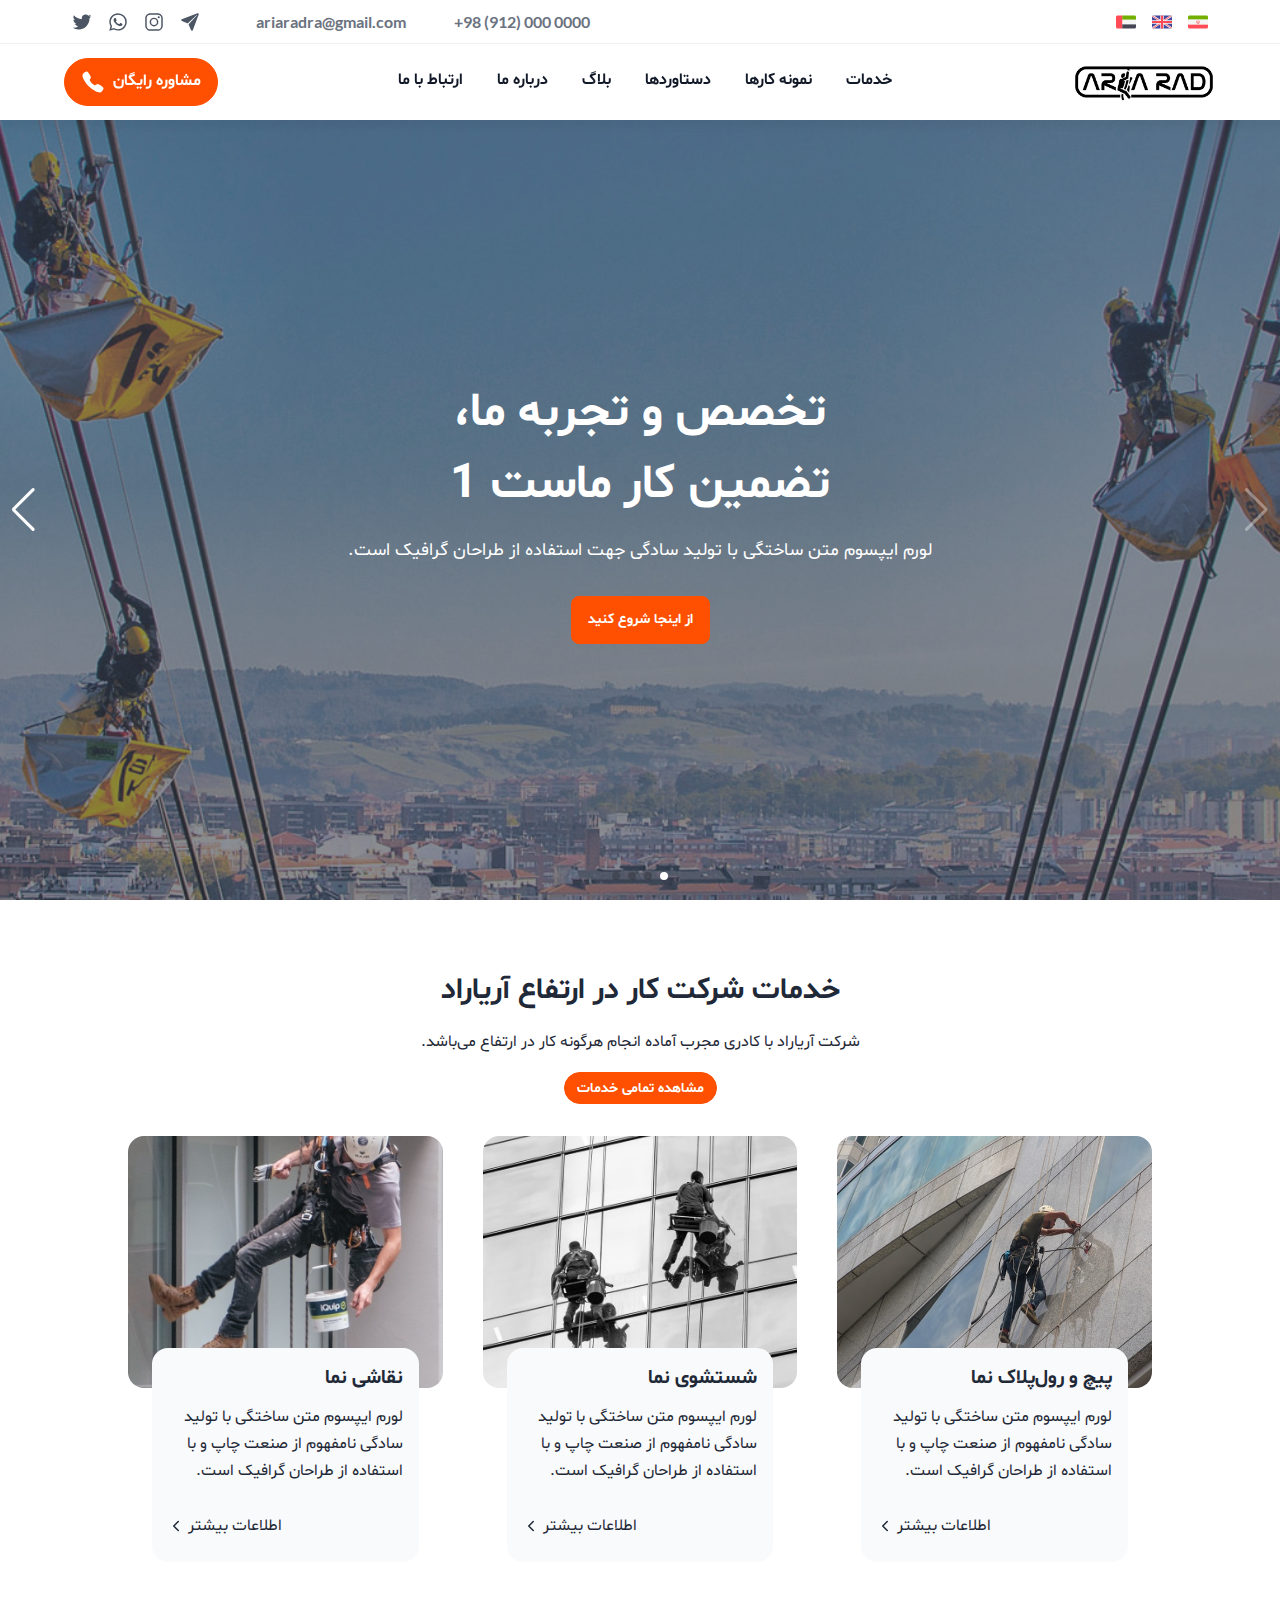
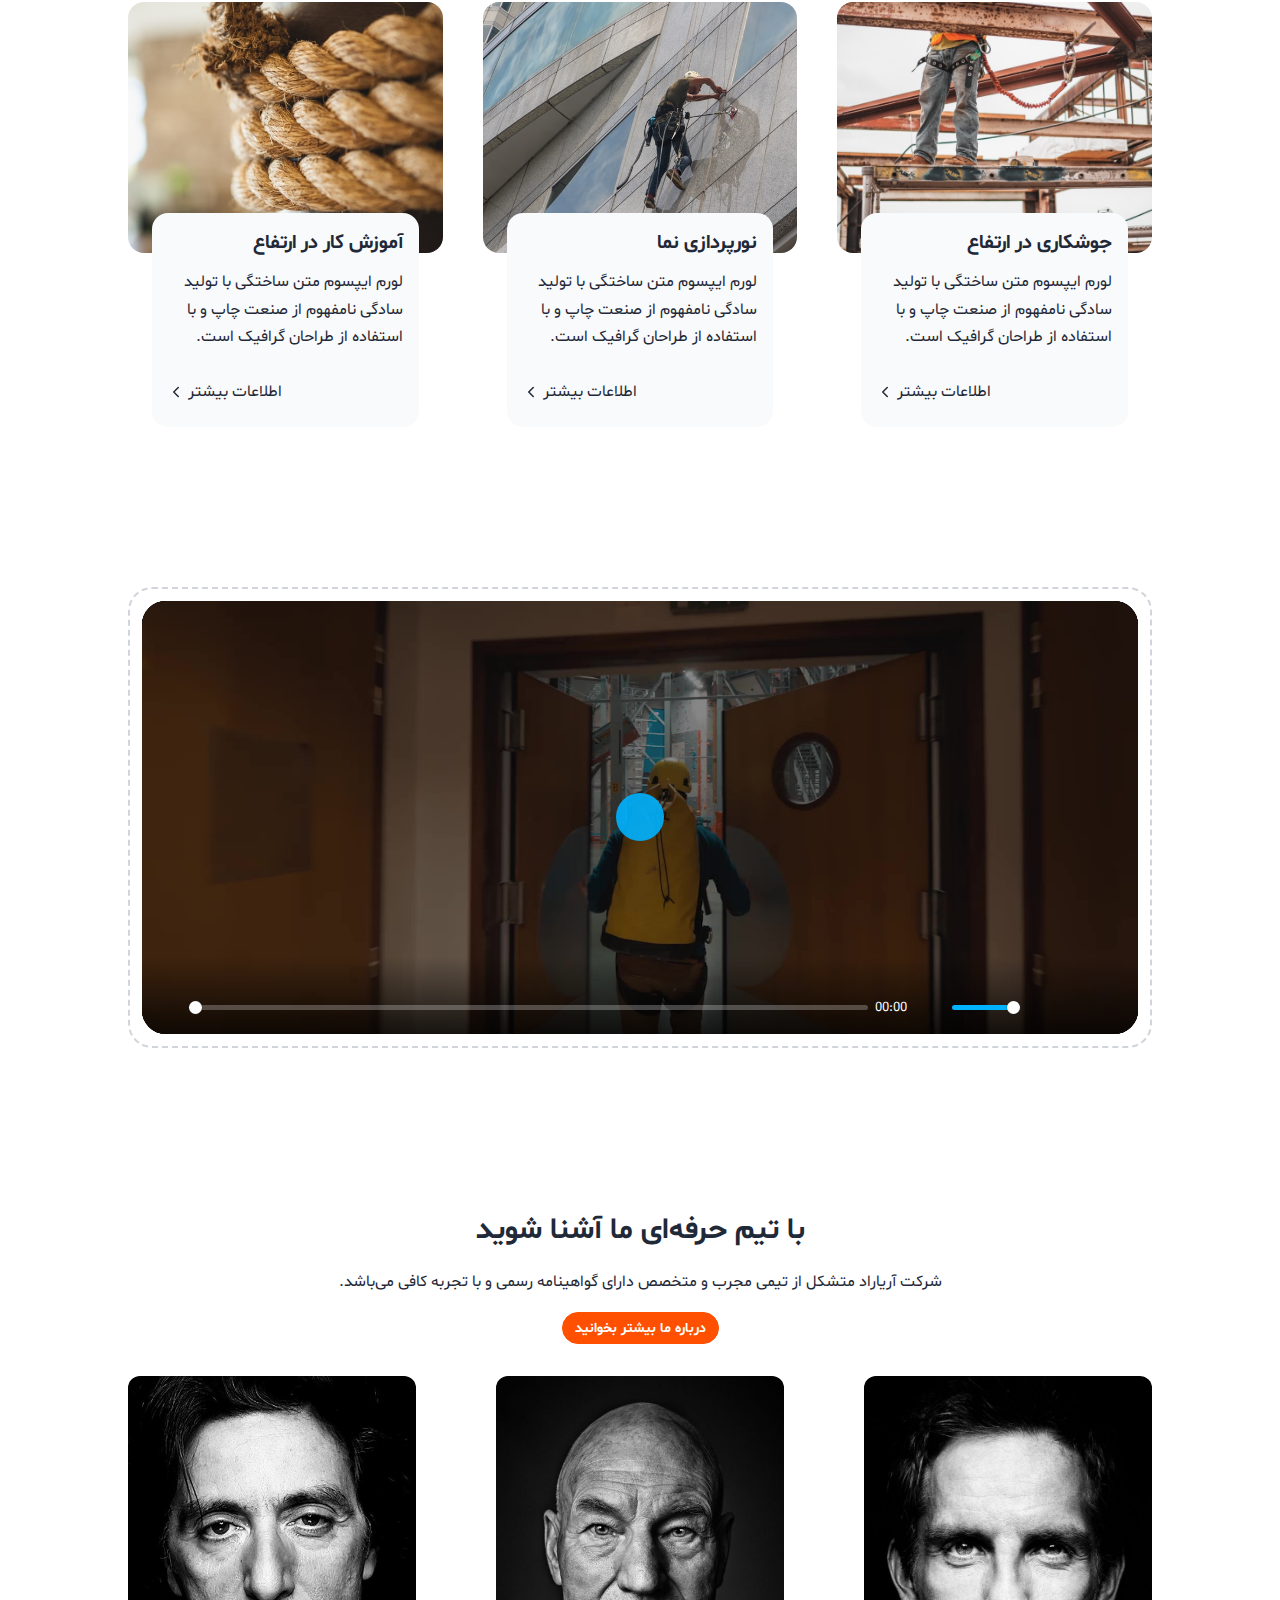
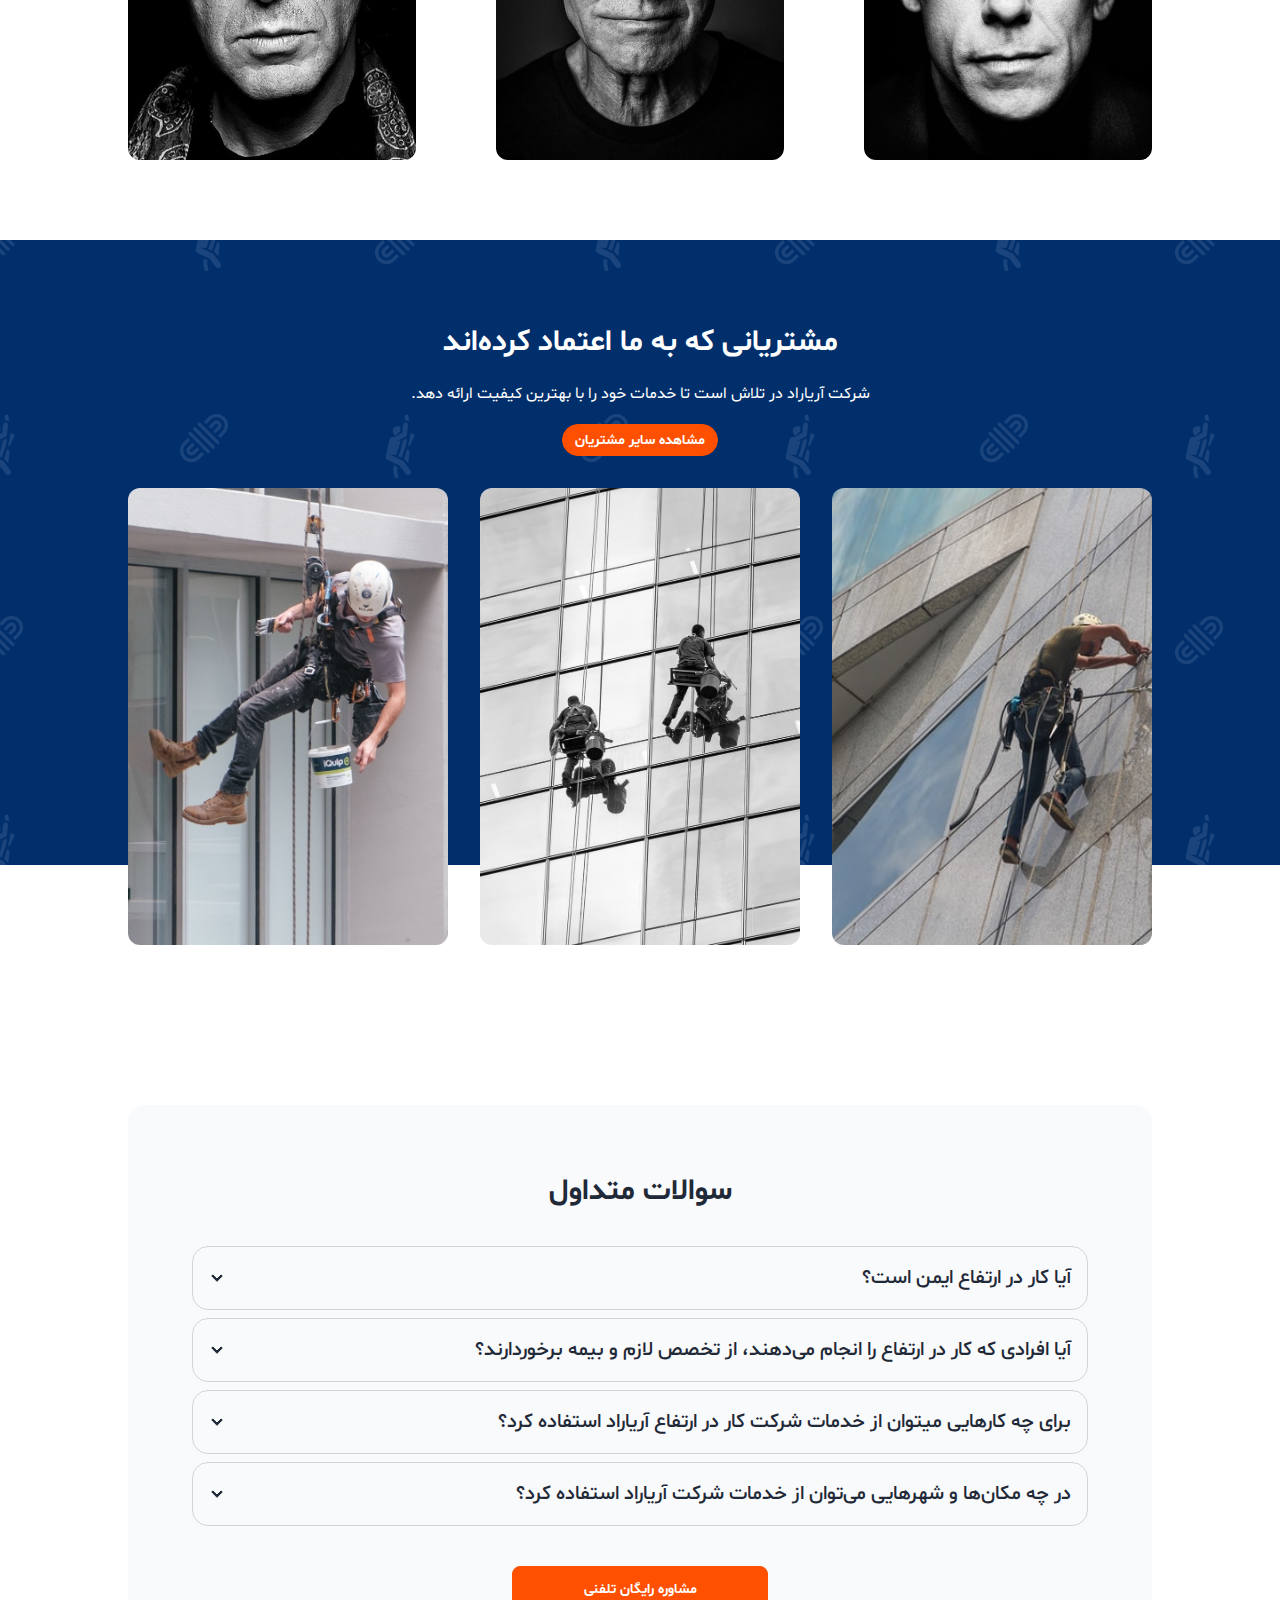
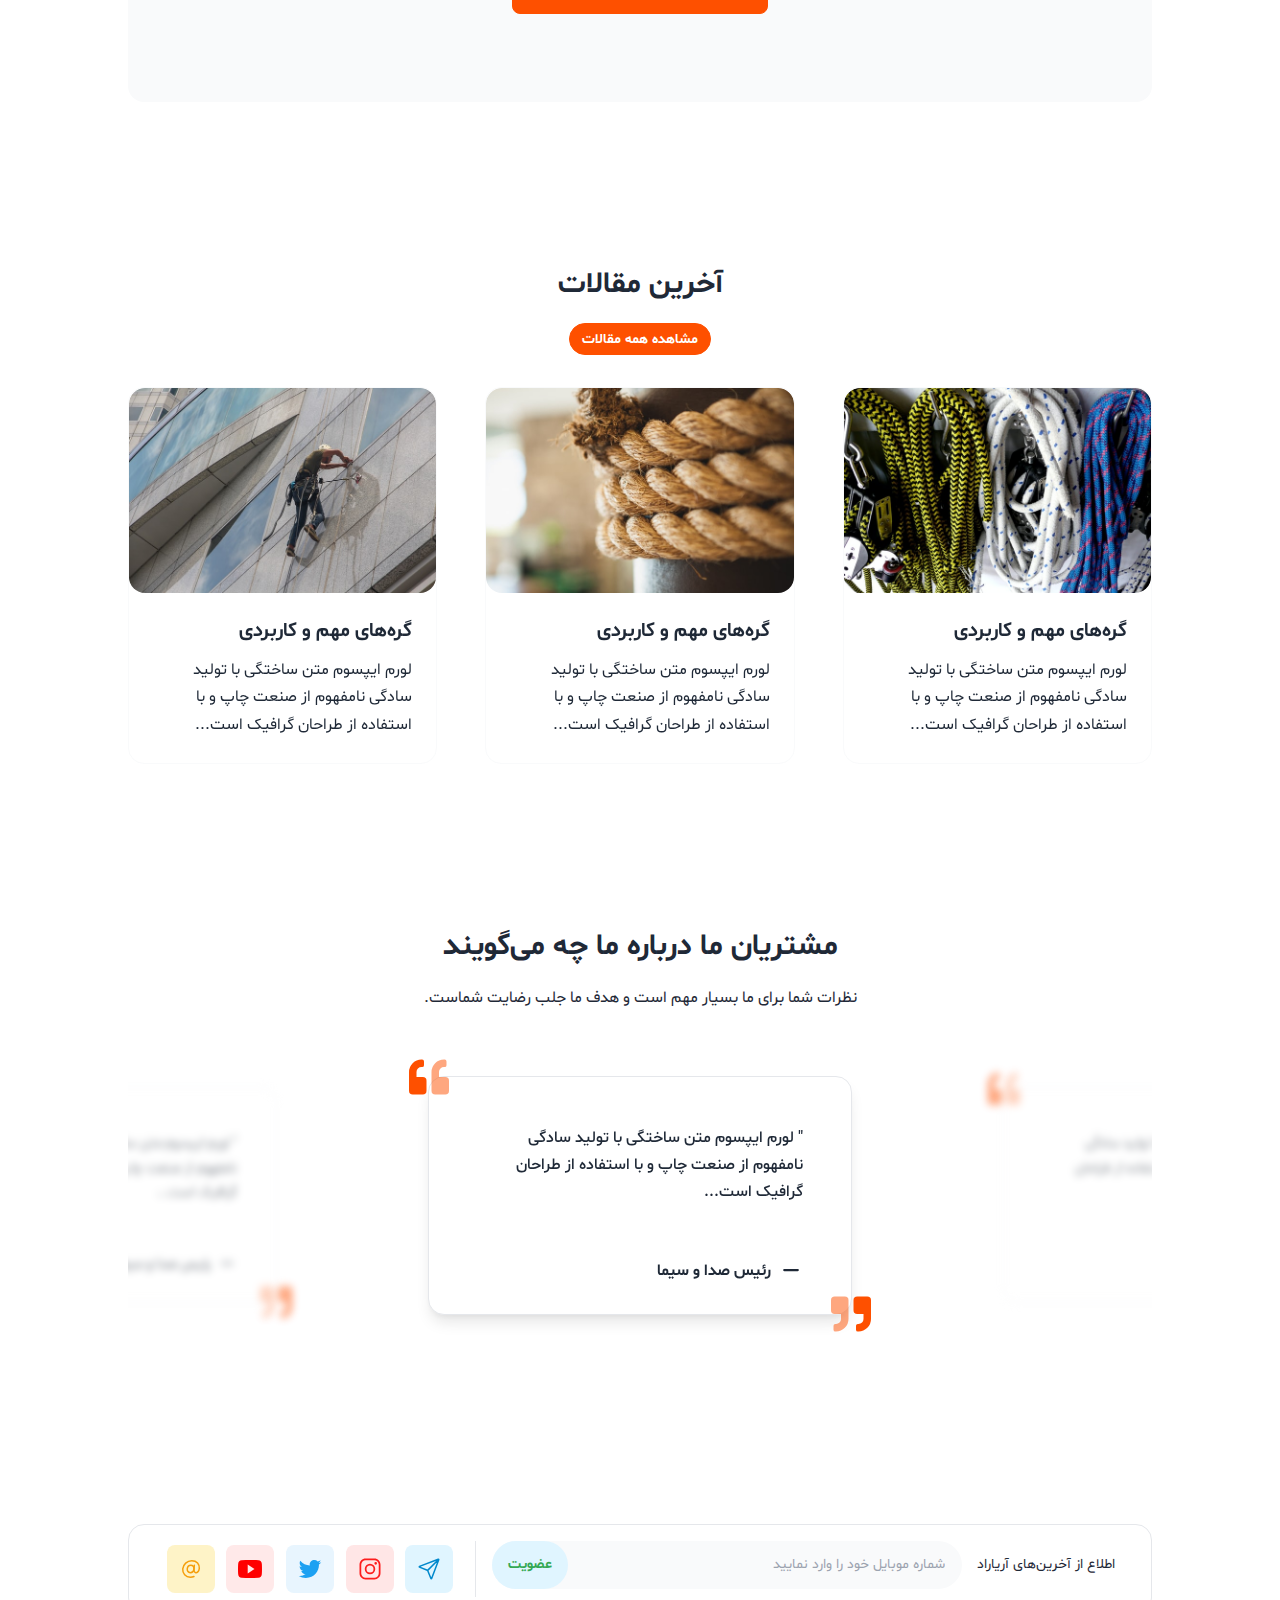
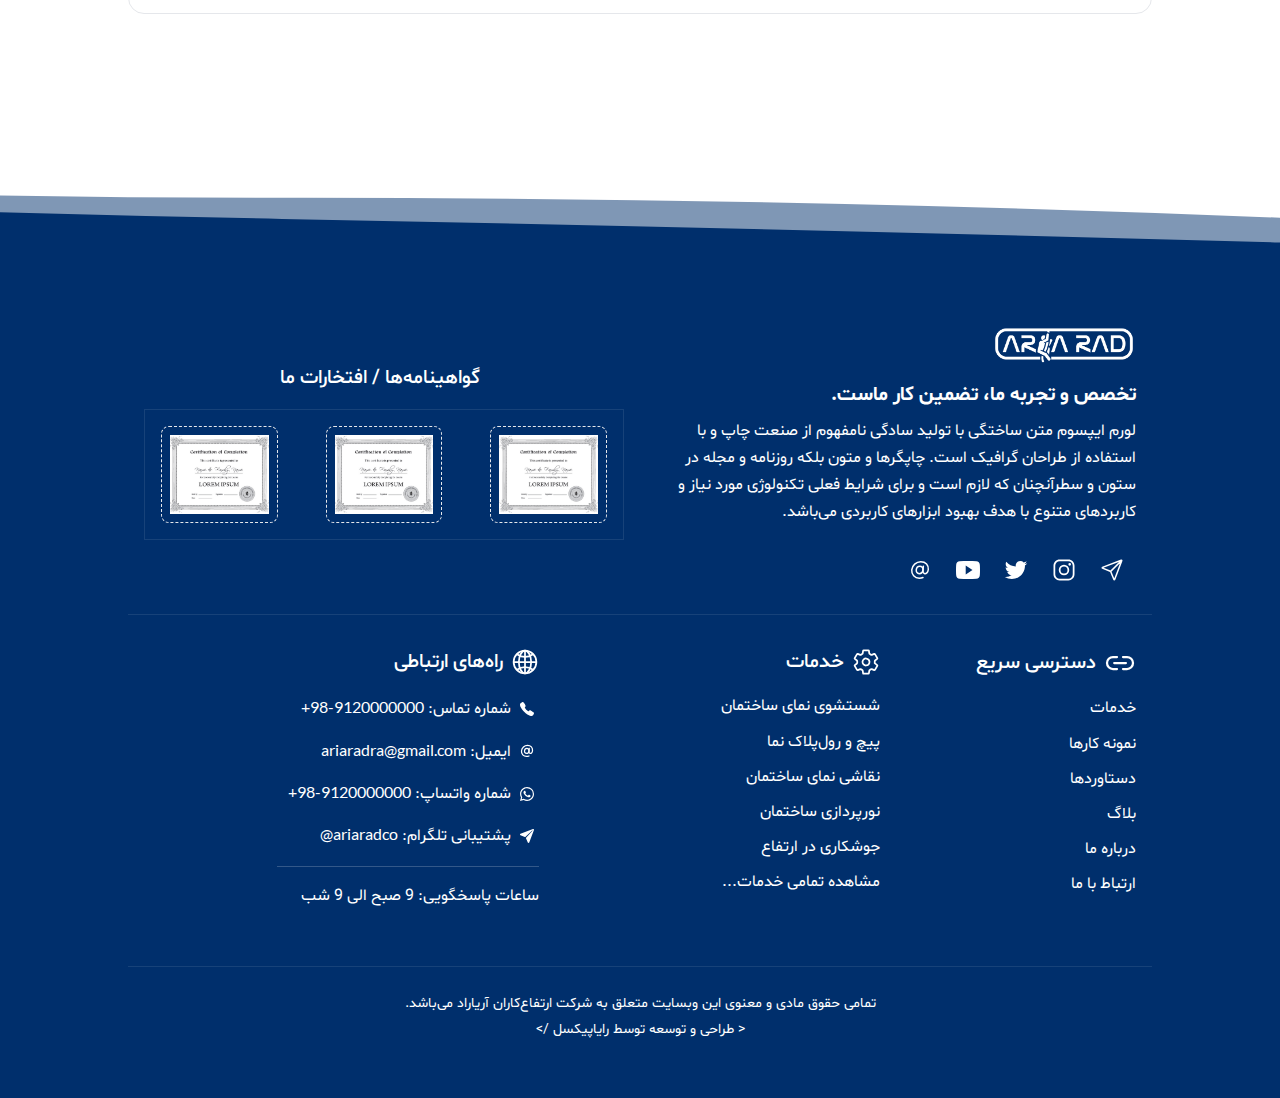
==== index.html @ c6d627f0 "+" ====
<!DOCTYPE html>
<html lang="fa-IR" dir="rtl" data-theme="light">

<head>
    <!-- BEGIN: Default Head -->

    <!-- BEGIN: HTML Meta Tags -->
    <meta charset="UTF-8" />
    <meta http-equiv="X-UA-Compatible" content="IE=edge" />
    <meta name="viewport" content="width=device-width, initial-scale=1.0" />
    <meta name="theme-color" content="#FF9900" />
    <meta name="description" content="Aria Rad - Rope Access" />
    <meta name="keywords" content="Aria Rad - Rope Access" />
    <meta name="author" content="Aria Rad - Rope Access" />
    <link href="./assets/logo.fc9836c8.png" rel="shortcut icon" />
    <title>Aria Rad - Rope Access</title>
    <link rel="home" href="https://ariarad-co.com" />
    <!-- END: HTML Meta Tags -->

    <!-- BEGIN: Facebook Meta Tags -->
    <meta property="og:url" content="https://ariarad-co.com/" />
    <meta property="og:locale" content="fa_IR" />
    <meta property="og:type" content="website" />
    <meta property="og:title" content="Aria Rad - Rope Access" />
    <meta property="og:site_name" content="Aria Rad - Rope Access" />
    <meta property="og:description" content="Aria Rad - Rope Access" />
    <!-- END: Facebook Meta Tags -->

    <!-- BEGIN: Twitter Meta Tags -->
    <meta name="twitter:card" content="summary_large_image" />
    <meta property="twitter:domain" content="ariarad-co.com" />
    <meta property="twitter:url" content="https://ariarad-co.com/" />
    <meta name="twitter:title" content="Aria Rad - Rope Access" />
    <meta name="twitter:description" content="Aria Rad - Rope Access" />
    <!-- END: Twitter Meta Tags -->

    <!-- END: Default Head -->

    
    
    <!-- Delete This Line In Production Mode -->
    
  <script type="module" crossorigin src="./assets/index.5be54a2c.js"></script>
    <link rel="modulepreload" href="./assets/vendor.635b8fda.js">
    <link rel="stylesheet" href="./assets/index.6f01a92b.css">
  </head>

<body>
    <div class="app" x-data="{mobileMenuOpen: false, toggleMenu() { this.mobileMenuOpen = ! this.mobileMenuOpen }, contactOpen: false, toggleContact() { this.contactOpen = ! this.contactOpen }, sticky: false,
    lastPos: window.scrollY + 0,
    scroll() {
        if (window.innerWidth >= 1024) {
            this.sticky = window.scrollY > this.$refs.header.offsetHeight;
        } else {
            this.sticky = false;
        }
        this.lastPos = window.scrollY;
    }}">
        <!-- BEGIN: Loader -->
        <!-- <div id="preloader"
            class="bg-theme-blue z-50 fixed top-0 bottom-0 left-0 right-0 w-screen h-screen overflow-hidden grid justify-center items-center select-none">
            <div class="text-white text-6xl animate-pulse opacity-75">RAYA PIXEL</div>
            <span class="sr-only">Site Pre-Loader</span>
        </div> -->
        <!-- END: Loader -->

        <!-- BEGIN: Desktop Top Header -->
        <header id="top-header"
            class="hidden bg-white lg:flex items-center justify-center z-10 border-b border-opacity-60 w-full h-11 lg:px-16" x-ref="header">
            <!-- BEGIN: Desktop Top Header Start Section -->
            <div class="w-3/12 h-11 lg:flex items-center justify-start">
                <!-- BEGIN: Language Buttons -->
                <a href="#" class="btn btn-sm border-none bg-transparent hover:bg-transparent p-0 mx-2">
                    <img src="./assets/iran.667a39ba.svg" width="20" height="20" alt="" loading="lazy" />
                </a>
                <a href="#" class="btn btn-sm border-none bg-transparent hover:bg-transparent p-0 mx-2">
                    <img src="./assets/uk.7281f12d.svg" width="20" height="20" alt="" loading="lazy" />
                </a>
                <a href="#" class="btn btn-sm border-none bg-transparent hover:bg-transparent p-0 mx-2">
                    <img src="./assets/uae.f9eb0a0f.svg" width="20" height="20" alt="" loading="lazy" />
                </a>
                <!-- END: Language Buttons -->
            </div>
            <!-- END: Desktop Top Header Start Section -->

            <!-- BEGIN: Desktop Top Header End Section -->
            <div class="w-9/12 h-11 lg:flex items-center justify-end">
                <!-- BEGIN: Desktop Header Mobile Number -->
                <a href="tel:09120000000"
                    class="inline-flex w-max h-full place-items-center ml-6 font-bold font-lato text-gray-500"
                    dir="ltr">
                    +98 (912) 000 0000
                </a>
                <!-- END: Desktop Header Mobile Number -->

                <!-- BEGIN: Desktop Header Mail Address -->
                <a href="mailto:ariaradra@gmail.com"
                    class="inline-flex w-max h-full place-items-center mx-6 font-semibold font-lato text-gray-500"
                    dir="ltr">
                    ariaradra@gmail.com
                </a>
                <!-- END: Desktop Header Mail Address -->

                <!-- BEGIN: Desktop Header Social Media Icons -->
                <div class="h-12 flex items-center justify-between mr-6">
                    <a href="tg://resolve?domain=ariaradco" class="telegram mx-2 text-gray-600">
                        <svg xmlns="http://www.w3.org/2000/svg" width="20" height="20" viewBox="0 0 512 512">
                            <path
                                d="M473 39.05a24 24 0 00-25.5-5.46L47.47 185h-.08a24 24 0 001 45.16l.41.13 137.3 58.63a16 16 0 0015.54-3.59L422 80a7.07 7.07 0 0110 10L226.66 310.26a16 16 0 00-3.59 15.54l58.65 137.38c.06.2.12.38.19.57 3.2 9.27 11.3 15.81 21.09 16.25h1a24.63 24.63 0 0023-15.46L478.39 64.62A24 24 0 00473 39.05z"
                                fill="currentColor" />
                        </svg>
                    </a>
                    <a href="https://instagram.com/ariaradco" class="instagram mx-2 text-gray-600">
                        <svg xmlns="http://www.w3.org/2000/svg" width="20" height="20" viewBox="0 0 512 512">
                            <path
                                d="M349.33 69.33a93.62 93.62 0 0193.34 93.34v186.66a93.62 93.62 0 01-93.34 93.34H162.67a93.62 93.62 0 01-93.34-93.34V162.67a93.62 93.62 0 0193.34-93.34h186.66m0-37.33H162.67C90.8 32 32 90.8 32 162.67v186.66C32 421.2 90.8 480 162.67 480h186.66C421.2 480 480 421.2 480 349.33V162.67C480 90.8 421.2 32 349.33 32z"
                                fill="currentColor" />
                            <path
                                d="M377.33 162.67a28 28 0 1128-28 27.94 27.94 0 01-28 28zM256 181.33A74.67 74.67 0 11181.33 256 74.75 74.75 0 01256 181.33m0-37.33a112 112 0 10112 112 112 112 0 00-112-112z"
                                fill="currentColor" />
                        </svg>
                    </a>
                    <a href="https://wa.me/989120000000" class="whatsapp mx-2 text-gray-600">
                        <svg xmlns="http://www.w3.org/2000/svg" width="20" height="20" viewBox="0 0 512 512">
                            <path
                                d="M414.73 97.1A222.14 222.14 0 00256.94 32C134 32 33.92 131.58 33.87 254a220.61 220.61 0 0029.78 111L32 480l118.25-30.87a223.63 223.63 0 00106.6 27h.09c122.93 0 223-99.59 223.06-222A220.18 220.18 0 00414.73 97.1zM256.94 438.66h-.08a185.75 185.75 0 01-94.36-25.72l-6.77-4-70.17 18.32 18.73-68.09-4.41-7A183.46 183.46 0 0171.53 254c0-101.73 83.21-184.5 185.48-184.5a185 185 0 01185.33 184.64c-.04 101.74-83.21 184.52-185.4 184.52zm101.69-138.19c-5.57-2.78-33-16.2-38.08-18.05s-8.83-2.78-12.54 2.78-14.4 18-17.65 21.75-6.5 4.16-12.07 1.38-23.54-8.63-44.83-27.53c-16.57-14.71-27.75-32.87-31-38.42s-.35-8.56 2.44-11.32c2.51-2.49 5.57-6.48 8.36-9.72s3.72-5.56 5.57-9.26.93-6.94-.46-9.71-12.54-30.08-17.18-41.19c-4.53-10.82-9.12-9.35-12.54-9.52-3.25-.16-7-.2-10.69-.2a20.53 20.53 0 00-14.86 6.94c-5.11 5.56-19.51 19-19.51 46.28s20 53.68 22.76 57.38 39.3 59.73 95.21 83.76a323.11 323.11 0 0031.78 11.68c13.35 4.22 25.5 3.63 35.1 2.2 10.71-1.59 33-13.42 37.63-26.38s4.64-24.06 3.25-26.37-5.11-3.71-10.69-6.48z"
                                fill-rule="evenodd" fill="currentColor" />
                        </svg>
                    </a>
                    <a href="https://twitter.com/ariaradco" class="twitter mx-2 text-gray-600">
                        <svg xmlns="http://www.w3.org/2000/svg" width="20" height="20" viewBox="0 0 512 512">
                            <path
                                d="M496 109.5a201.8 201.8 0 01-56.55 15.3 97.51 97.51 0 0043.33-53.6 197.74 197.74 0 01-62.56 23.5A99.14 99.14 0 00348.31 64c-54.42 0-98.46 43.4-98.46 96.9a93.21 93.21 0 002.54 22.1 280.7 280.7 0 01-203-101.3A95.69 95.69 0 0036 130.4c0 33.6 17.53 63.3 44 80.7A97.5 97.5 0 0135.22 199v1.2c0 47 34 86.1 79 95a100.76 100.76 0 01-25.94 3.4 94.38 94.38 0 01-18.51-1.8c12.51 38.5 48.92 66.5 92.05 67.3A199.59 199.59 0 0139.5 405.6a203 203 0 01-23.5-1.4A278.68 278.68 0 00166.74 448c181.36 0 280.44-147.7 280.44-275.8 0-4.2-.11-8.4-.31-12.5A198.48 198.48 0 00496 109.5z"
                                fill="currentColor" />
                        </svg>
                    </a>
                </div>
                <!-- END: Desktop Header Social Media Icons -->
            </div>
            <!-- END: Desktop Top Header End Section -->
        </header>
        <!-- ENd: Desktop Top Header -->

        <!-- BEGIN: Navbar -->
        <nav id="navbar-side"
            class="navbar-slide z-10 bg-white fixed lg:absolute top-11 right-0 left-0 flex items-center justify-between w-full min-h-mobile-nav lg:min-h-nav border-none mx-auto py-2 lg:py-0 px-2 lg:px-16"
            @scroll.window="scroll()" :class="sticky && 'sticky'">

            <!-- BEGIN: Site Logo Mobile/Tablet -->
            <a href="#" class="lg:hidden mx-2">
                <img src="./assets/logo.fc9836c8.png" alt="" width="96" height="48" loading="lazy" />
                <span class="sr-only">Site Logo Mobile</span>
            </a>
            <!-- END: Site Logo Mobile/Tablet -->

            <!-- BEGIN: Mobile Menu Buttons -->
            <div class="order-first lg:hidden flex place-items-center">
                <!-- Navigation Menu Open/Close Button -->
                <button id="mobile-nav-btn"
                    class="text-gray-800 btn p-0 mx-2 bg-transparent hover:bg-transparent border-none"
                    @click="toggleMenu()">
                    <svg xmlns="http://www.w3.org/2000/svg" width="32" height="32" viewBox="0 0 24 24" fill="none"
                        stroke="currentColor" stroke-width="1.5" stroke-linecap="round" stroke-linejoin="round"
                        class="transform -rotate-90">
                        <line x1="18" y1="24" x2="18" y2="10"></line>
                        <line x1="12" y1="24" x2="12" y2="4"></line>
                        <line x1="6" y1="24" x2="6" y2="14"></line>
                    </svg>
                    <span class="sr-only">Mobile Navigation Menu Open Button</span>
                </button>

                <!-- Mobile Top Call Button -->
                <button
                    class="text-gray-800 btn p-0 mx-2 bg-transparent hover:bg-transparent border-none" @click="toggleContact()">
                    <svg xmlns="http://www.w3.org/2000/svg" width="32" height="32" viewBox="0 0 512 512">
                        <path
                            d="M451 374c-15.88-16-54.34-39.35-73-48.76-24.3-12.24-26.3-13.24-45.4.95-12.74 9.47-21.21 17.93-36.12 14.75s-47.31-21.11-75.68-49.39-47.34-61.62-50.53-76.48 5.41-23.23 14.79-36c13.22-18 12.22-21 .92-45.3-8.81-18.9-32.84-57-48.9-72.8C119.9 44 119.9 47 108.83 51.6A160.15 160.15 0 0083 65.37C67 76 58.12 84.83 51.91 98.1s-9 44.38 23.07 102.64 54.57 88.05 101.14 134.49S258.5 406.64 310.85 436c64.76 36.27 89.6 29.2 102.91 23s22.18-15 32.83-31a159.09 159.09 0 0013.8-25.8C465 391.17 468 391.17 451 374z"
                            fill="none" stroke="currentColor" stroke-miterlimit="10" stroke-width="32" />
                    </svg>
                    <span class="sr-only">Mobile Call Button</span>
                </button>
            </div>
            <!-- END: Mobile Menu Button -->

            <!-- BEGIN: Mobile Menu Overlay -->
            <div id="mobile-menu-overlay"
                class="z-20 fixed top-0 bottom-0 left-0 right-0 bg-black bg-opacity-50 w-full h-full cursor-pointer hidden"
                @click="toggleMenu()" :class="mobileMenuOpen && 'show'">
            </div>
            <!-- END: Mobile Menu Overlay -->

            <div id="navbar-side-panel"
                class="navbar-side-panel bg-white lg:bg-transparent text-gray-900 fixed top-0 bottom-0 left-0 z-30 w-80 lg:w-full max-w-screen lg:flex lg:items-center lg:justify-between lg:relative font-medium whitespace-nowrap hide lg:px-0 lg:py-0 lg:min-h-nav"
                :class="mobileMenuOpen && 'show'">

                <!-- BEGIN: Site Logo Desktop -->
                <div class="hidden lg:inline-block ml-8 mr-2 lg:ml-0 lg:mr-0">
                    <a href="#">
                        <img src="./assets/logo.fc9836c8.png" alt="" class="w-auto max-h-12" width="96" height="48"
                            loading="lazy" />
                        <span class="sr-only">Site Logo Desktop</span>
                    </a>
                </div>
                <!-- END: Site Logo Desktop -->

                <!-- BEGIN: Mobile Side Menu Top Section -->
                <div class="lg:hidden text-center mx-auto bg-theme text-white">

                    <!-- BEGIN: Mobile Side Menu Top Section: Header Row -->
                    <div class="flex justify-end items-center p-3">
                        <!-- BEGIN: Mobile Side Menu Close Button -->
                        <button id="mobile-menu-back" class="inline-block focus:outline-none" @click="toggleMenu()">
                            <svg xmlns="http://www.w3.org/2000/svg" width="28" height="28" fill="none"
                                viewBox="0 0 512 512" class="inline-block stroke-current">
                                <path xmlns="http://www.w3.org/2000/svg" fill="none" stroke="currentColor"
                                    stroke-linecap="round" stroke-linejoin="round" stroke-width="48"
                                    d="M244 400L100 256l144-144M120 256h292" />
                            </svg>
                            <span class="sr-only">Mobile Navigation Menu Button</span>
                        </button>
                        <!-- END: Mobile Side Menu Close Button -->
                    </div>
                    <!-- END: Mobile Side Menu Top Section: Header Row -->

                    <!-- BEGIN: Mobile Side Menu Top Section: Content Row -->
                    <div class="flex justify-center items-center flex-col px-2 pt-2 pb-6">
                        <!-- BEGIN: Mobile Header Social Media Icons -->
                        <div class="text-xl">شبکه‌های اجتماعی ما</div>
                        <div class="flex items-center justify-center mt-4">
                            <!-- BEGIN: Social Media Icons -->
                            <a href="#" class="telegram mx-2 text-white">
                                <svg xmlns="http://www.w3.org/2000/svg" width="20" height="20" viewBox="0 0 512 512">
                                    <path
                                        d="M473 39.05a24 24 0 00-25.5-5.46L47.47 185h-.08a24 24 0 001 45.16l.41.13 137.3 58.63a16 16 0 0015.54-3.59L422 80a7.07 7.07 0 0110 10L226.66 310.26a16 16 0 00-3.59 15.54l58.65 137.38c.06.2.12.38.19.57 3.2 9.27 11.3 15.81 21.09 16.25h1a24.63 24.63 0 0023-15.46L478.39 64.62A24 24 0 00473 39.05z"
                                        fill="currentColor" />
                                </svg>
                            </a>
                            <a href="#" class="instagram mx-2 text-white">
                                <svg xmlns="http://www.w3.org/2000/svg" width="20" height="20" viewBox="0 0 512 512">
                                    <path
                                        d="M349.33 69.33a93.62 93.62 0 0193.34 93.34v186.66a93.62 93.62 0 01-93.34 93.34H162.67a93.62 93.62 0 01-93.34-93.34V162.67a93.62 93.62 0 0193.34-93.34h186.66m0-37.33H162.67C90.8 32 32 90.8 32 162.67v186.66C32 421.2 90.8 480 162.67 480h186.66C421.2 480 480 421.2 480 349.33V162.67C480 90.8 421.2 32 349.33 32z"
                                        fill="currentColor" />
                                    <path
                                        d="M377.33 162.67a28 28 0 1128-28 27.94 27.94 0 01-28 28zM256 181.33A74.67 74.67 0 11181.33 256 74.75 74.75 0 01256 181.33m0-37.33a112 112 0 10112 112 112 112 0 00-112-112z"
                                        fill="currentColor" />
                                </svg>
                            </a>
                            <a href="#" class="whatsapp mx-2 text-white">
                                <svg xmlns="http://www.w3.org/2000/svg" width="20" height="20" viewBox="0 0 512 512">
                                    <path
                                        d="M414.73 97.1A222.14 222.14 0 00256.94 32C134 32 33.92 131.58 33.87 254a220.61 220.61 0 0029.78 111L32 480l118.25-30.87a223.63 223.63 0 00106.6 27h.09c122.93 0 223-99.59 223.06-222A220.18 220.18 0 00414.73 97.1zM256.94 438.66h-.08a185.75 185.75 0 01-94.36-25.72l-6.77-4-70.17 18.32 18.73-68.09-4.41-7A183.46 183.46 0 0171.53 254c0-101.73 83.21-184.5 185.48-184.5a185 185 0 01185.33 184.64c-.04 101.74-83.21 184.52-185.4 184.52zm101.69-138.19c-5.57-2.78-33-16.2-38.08-18.05s-8.83-2.78-12.54 2.78-14.4 18-17.65 21.75-6.5 4.16-12.07 1.38-23.54-8.63-44.83-27.53c-16.57-14.71-27.75-32.87-31-38.42s-.35-8.56 2.44-11.32c2.51-2.49 5.57-6.48 8.36-9.72s3.72-5.56 5.57-9.26.93-6.94-.46-9.71-12.54-30.08-17.18-41.19c-4.53-10.82-9.12-9.35-12.54-9.52-3.25-.16-7-.2-10.69-.2a20.53 20.53 0 00-14.86 6.94c-5.11 5.56-19.51 19-19.51 46.28s20 53.68 22.76 57.38 39.3 59.73 95.21 83.76a323.11 323.11 0 0031.78 11.68c13.35 4.22 25.5 3.63 35.1 2.2 10.71-1.59 33-13.42 37.63-26.38s4.64-24.06 3.25-26.37-5.11-3.71-10.69-6.48z"
                                        fill-rule="evenodd" fill="currentColor" />
                                </svg>
                            </a>
                            <a href="#" class="twitter mx-2 text-white">
                                <svg xmlns="http://www.w3.org/2000/svg" width="20" height="20" viewBox="0 0 512 512">
                                    <path
                                        d="M496 109.5a201.8 201.8 0 01-56.55 15.3 97.51 97.51 0 0043.33-53.6 197.74 197.74 0 01-62.56 23.5A99.14 99.14 0 00348.31 64c-54.42 0-98.46 43.4-98.46 96.9a93.21 93.21 0 002.54 22.1 280.7 280.7 0 01-203-101.3A95.69 95.69 0 0036 130.4c0 33.6 17.53 63.3 44 80.7A97.5 97.5 0 0135.22 199v1.2c0 47 34 86.1 79 95a100.76 100.76 0 01-25.94 3.4 94.38 94.38 0 01-18.51-1.8c12.51 38.5 48.92 66.5 92.05 67.3A199.59 199.59 0 0139.5 405.6a203 203 0 01-23.5-1.4A278.68 278.68 0 00166.74 448c181.36 0 280.44-147.7 280.44-275.8 0-4.2-.11-8.4-.31-12.5A198.48 198.48 0 00496 109.5z"
                                        fill="currentColor" />
                                </svg>
                            </a>
                            <a href="#" class="gmail mx-2 text-white">
                                <svg xmlns="http://www.w3.org/2000/svg" width="20" height="20" viewBox="0 0 512 512">
                                    <path
                                        d="M320 254.27c-4.5 51-40.12 80-80.55 80s-67.34-35.82-63.45-80 37.12-80 77.55-80 70.33 36 66.45 80z"
                                        fill="none" stroke="currentColor" stroke-linecap="round" stroke-linejoin="round"
                                        stroke-width="40" />
                                    <path
                                        d="M319.77 415.77c-28.56 12-47.28 14.5-79.28 14.5-97.2 0-169-78.8-160.49-176s94.31-176 191.51-176C381 78.27 441.19 150 432.73 246c-6.31 71.67-52.11 92.32-76.09 88.07-22.56-4-41.18-24.42-37.74-63.5l8.48-96.25"
                                        fill="none" stroke="currentColor" stroke-linecap="round" stroke-linejoin="round"
                                        stroke-width="40" />
                                </svg>
                            </a>
                            <!-- END: Social Media Icons -->

                            <!-- <div class="divider divider-vertical h-6 mx-2 self-center opacity-50"></div> -->
                        </div>
                        <!-- BEGIN: Mobile Header Social Media Icons -->
                    </div>
                    <!-- END: Mobile Side Menu Top Section: Content Row -->
                </div>
                <!-- END: Mobile Side Menu Top Section -->

                <!-- BEGIN: Nav Menu -->
                <ul class="lg:flex lg:items-center lg:space-x-0 lg:h-max lg:min-h-nav">
                    <!-- BEGIN: Nav Menu Items -->
                    <li class="active">
                        <a href="#" class="btn text-base btn-ghost hover:bg-transparent w-full lg:w-none">
                            خدمات
                        </a>
                    </li>
                    <li>
                        <a href="#" class="btn text-base btn-ghost hover:bg-transparent w-full lg:w-none">
                            نمونه کارها
                        </a>
                    </li>
                    <li>
                        <a href="#" class="btn text-base btn-ghost hover:bg-transparent w-full lg:w-none">
                            دستاوردها
                        </a>
                    </li>
                    <li>
                        <a href="#" class="btn text-base btn-ghost hover:bg-transparent w-full lg:w-none">
                            بلاگ
                        </a>
                    </li>
                    <li>
                        <a href="#" class="btn text-base btn-ghost hover:bg-transparent w-full lg:w-none">
                            درباره ما
                        </a>
                    </li>
                    <li>
                        <a href="#" class="btn text-base btn-ghost hover:bg-transparent w-full lg:w-none">
                            ارتباط با ما
                        </a>
                    </li>
                    <!-- END: Nav Menu Items -->
                </ul>
                <!-- END: Nav Menu -->

                <!-- BEGIN: Desktop Contact us Button -->
                <div class="hidden lg:block">
                    <a href="tel:098102154"
                        class="btn bg-theme-btn-contact hover:bg-theme-btn-contact-hover border-theme-btn-contact hover:border-theme-btn-contact-hover rounded-full h-max">
                        <span class="text-base font-bold">مشاوره رایگان</span>
                        <svg xmlns="http://www.w3.org/2000/svg" width="24" height="24" fill="none" viewBox="0 0 512 512"
                            class="inline-block mr-2 fill-current">
                            <path
                                d='M391 480c-19.52 0-46.94-7.06-88-30-49.93-28-88.55-53.85-138.21-103.38C116.91 298.77 93.61 267.79 61 208.45c-36.84-67-30.56-102.12-23.54-117.13C45.82 73.38 58.16 62.65 74.11 52a176.3 176.3 0 0128.64-15.2c1-.43 1.93-.84 2.76-1.21 4.95-2.23 12.45-5.6 21.95-2 6.34 2.38 12 7.25 20.86 16 18.17 17.92 43 57.83 52.16 77.43 6.15 13.21 10.22 21.93 10.23 31.71 0 11.45-5.76 20.28-12.75 29.81-1.31 1.79-2.61 3.5-3.87 5.16-7.61 10-9.28 12.89-8.18 18.05 2.23 10.37 18.86 41.24 46.19 68.51s57.31 42.85 67.72 45.07c5.38 1.15 8.33-.59 18.65-8.47 1.48-1.13 3-2.3 4.59-3.47 10.66-7.93 19.08-13.54 30.26-13.54h.06c9.73 0 18.06 4.22 31.86 11.18 18 9.08 59.11 33.59 77.14 51.78 8.77 8.84 13.66 14.48 16.05 20.81 3.6 9.53.21 17-2 22-.37.83-.78 1.74-1.21 2.75a176.49 176.49 0 01-15.29 28.58c-10.63 15.9-21.4 28.21-39.38 36.58A67.42 67.42 0 01391 480z' />
                        </svg>
                        <span class="sr-only">Desktop Contact Us Button</span>
                    </a>
                </div>
                <!-- END: Desktop Contact us Button -->
            </div>

            <!-- BEGIN: Mobile Contact us Button -->
            <div id="mobile-contactus-btn" class="w-full max-w-screen fixed -bottom-36 left-0 right-0 z-10 p-4" :class="contactOpen && 'show'">

                <!-- Contact BTN Container -->
                <div class="grid grid-cols-3 gap-2 bg-white bg-opacity-50 rounded-box p-1">
                    <!-- Call BTN -->
                    <a href="tel:09120000000"
                        class="flex flex-col place-items-center py-2 bg-theme-orange text-white text-center rounded-box">
                        <svg xmlns="http://www.w3.org/2000/svg" class="block mx-auto stroke-current mb-2" width="28"
                            height="28" fill="none" viewBox="0 0 512 512">
                            <path xmlns="http://www.w3.org/2000/svg"
                                d="M451 374c-15.88-16-54.34-39.35-73-48.76-24.3-12.24-26.3-13.24-45.4.95-12.74 9.47-21.21 17.93-36.12 14.75s-47.31-21.11-75.68-49.39-47.34-61.62-50.53-76.48 5.41-23.23 14.79-36c13.22-18 12.22-21 .92-45.3-8.81-18.9-32.84-57-48.9-72.8C119.9 44 119.9 47 108.83 51.6A160.15 160.15 0 0083 65.37C67 76 58.12 84.83 51.91 98.1s-9 44.38 23.07 102.64 54.57 88.05 101.14 134.49S258.5 406.64 310.85 436c64.76 36.27 89.6 29.2 102.91 23s22.18-15 32.83-31a159.09 159.09 0 0013.8-25.8C465 391.17 468 391.17 451 374z"
                                fill="currentColor" stroke="none" stroke-miterlimit="10" stroke-width="32" />
                        </svg>
                        <span class="text-xs block">
                            مشاوره تلفنی
                        </span>
                        <span class="sr-only">Mobile Contact Us Button</span>
                    </a>

                    <!-- Whatsapp BTN -->
                    <a href="https://wa.me/989120000000"
                        class="flex flex-col place-items-center py-2 bg-theme-green text-white text-center rounded-box">
                        <svg xmlns="http://www.w3.org/2000/svg" class="block mx-auto stroke-current mb-2" width="28"
                            height="28" fill="none" viewBox="0 0 512 512">
                            <path
                                d="M414.73 97.1A222.14 222.14 0 00256.94 32C134 32 33.92 131.58 33.87 254a220.61 220.61 0 0029.78 111L32 480l118.25-30.87a223.63 223.63 0 00106.6 27h.09c122.93 0 223-99.59 223.06-222A220.18 220.18 0 00414.73 97.1zM256.94 438.66h-.08a185.75 185.75 0 01-94.36-25.72l-6.77-4-70.17 18.32 18.73-68.09-4.41-7A183.46 183.46 0 0171.53 254c0-101.73 83.21-184.5 185.48-184.5a185 185 0 01185.33 184.64c-.04 101.74-83.21 184.52-185.4 184.52zm101.69-138.19c-5.57-2.78-33-16.2-38.08-18.05s-8.83-2.78-12.54 2.78-14.4 18-17.65 21.75-6.5 4.16-12.07 1.38-23.54-8.63-44.83-27.53c-16.57-14.71-27.75-32.87-31-38.42s-.35-8.56 2.44-11.32c2.51-2.49 5.57-6.48 8.36-9.72s3.72-5.56 5.57-9.26.93-6.94-.46-9.71-12.54-30.08-17.18-41.19c-4.53-10.82-9.12-9.35-12.54-9.52-3.25-.16-7-.2-10.69-.2a20.53 20.53 0 00-14.86 6.94c-5.11 5.56-19.51 19-19.51 46.28s20 53.68 22.76 57.38 39.3 59.73 95.21 83.76a323.11 323.11 0 0031.78 11.68c13.35 4.22 25.5 3.63 35.1 2.2 10.71-1.59 33-13.42 37.63-26.38s4.64-24.06 3.25-26.37-5.11-3.71-10.69-6.48z"
                                fill-rule="evenodd" fill="currentColor" />
                        </svg>
                        <span class="text-xs block">
                            پشتیبان واتس‌اپ
                        </span>
                        <span class="sr-only">Mobile Contact Us Button</span>
                    </a>

                    <!-- Telegram BTN -->
                    <a href="tg://resolve?domain=ariaradco"
                        class="flex flex-col place-items-center py-2 bg-social-telegram text-white text-center rounded-box">
                        <svg xmlns="http://www.w3.org/2000/svg" class="block mx-auto stroke-current mb-2" width="28"
                            height="28" fill="none" viewBox="0 0 512 512">
                            <path
                                d="M473 39.05a24 24 0 00-25.5-5.46L47.47 185h-.08a24 24 0 001 45.16l.41.13 137.3 58.63a16 16 0 0015.54-3.59L422 80a7.07 7.07 0 0110 10L226.66 310.26a16 16 0 00-3.59 15.54l58.65 137.38c.06.2.12.38.19.57 3.2 9.27 11.3 15.81 21.09 16.25h1a24.63 24.63 0 0023-15.46L478.39 64.62A24 24 0 00473 39.05z"
                                fill="currentColor" />
                        </svg>
                        <span class="text-xs block">
                            پشتیبان تلگرام
                        </span>
                        <span class="sr-only">Mobile Contact Us Button</span>
                    </a>
                </div>

            </div>
            <!-- END: Mobile Contact us Button -->
        </nav>
        <!-- END: Navbar -->

        <!-- BEGIN: Main -->
        <main>

            <!-- BEGIN: Hero Section -->
            <section id="hero" class="h-hero w-full mt-16 lg:mt-16 lg:pt-3 relative">
                <div class="w-full">
                    <div id="hero-slider" class="swiper-container">
                        <div class="swiper-wrapper">

                            <!-- Slide 01 -->
                            <div class="swiper-slide">
                                <div class="hero h-hero relative">
                                    <img src="./assets/hero-02.40f717cc.jpg" width="1280" height="835"
                                        class="w-full h-hero object-cover select-disabled" loading="lazy" />

                                    <!-- PHP switch case condotion for opacity percent -->
                                    <div class="hero-overlay bg-opacity-60"></div>

                                    <!-- Customize Position By Changing Class "justify-self-start, justify-self-center, justify-self-end" -->
                                    <!-- Customize Text Direction By Changing Class "text-right, text-center, text-left" -->
                                    <div
                                        class="hero-content justify-self-center text-center mx-2 xs:mx-4 sm:mx-8 md:mx-12 lg:mx-24 text-neutral-content">
                                        <div class="max-w-2xl">
                                            <h1
                                                class="mb-4 text-xl xs:text-2xl sm:text-3xl md:text-4xl lg:text-5xl font-bold">
                                                تخصص و تجربه ما،
                                                <br class="hidden lg:inline" />
                                                تضمین کار ماست 1
                                            </h1>
                                            <p class="mb-8 text-xs xs:text-sm sm:text-base lg:text-lg">
                                                لورم ایپسوم متن ساختگی با تولید سادگی جهت استفاده
                                                از طراحان گرافیک است.
                                            </p>
                                            <a href="#"
                                                class="btn btn-md bg-theme-btn-section-hero hover:bg-theme-btn-section-hero-hover border-theme-btn-section-hero hover:border-theme-btn-section-hero-hover relative">
                                                از اینجا شروع کنید
                                            </a>
                                        </div>
                                    </div>
                                </div>
                            </div>

                            <!-- Slide 02 -->
                            <div class="swiper-slide">
                                <div class="hero h-hero relative">
                                    <img src="./assets/hero-03.e34b96c7.jpg" width="1280" height="835"
                                        class="w-full h-hero object-cover select-disabled" loading="lazy" />

                                    <!-- PHP switch case condotion for opacity percent -->
                                    <div class="hero-overlay bg-opacity-60"></div>

                                    <!-- Customize Position By Changing Class "justify-self-start, justify-self-center, justify-self-end" -->
                                    <!-- Customize Text Direction By Changing Class "text-right, text-center, text-left" -->
                                    <div
                                        class="hero-content justify-self-center text-center mx-2 xs:mx-4 sm:mx-8 md:mx-12 lg:mx-24 text-neutral-content">
                                        <div class="max-w-2xl">
                                            <h1
                                                class="mb-4 text-xl xs:text-2xl sm:text-3xl md:text-4xl lg:text-5xl font-bold">
                                                تخصص و تجربه ما،
                                                <br class="hidden lg:inline" />
                                                تضمین کار ماست 2
                                            </h1>
                                            <p class="mb-8 text-xs xs:text-sm sm:text-base lg:text-lg">
                                                لورم ایپسوم متن ساختگی با تولید سادگی جهت استفاده
                                                از طراحان گرافیک است.
                                            </p>
                                            <a href="#"
                                                class="btn btn-md bg-theme-btn-section-hero hover:bg-theme-btn-section-hero-hover border-theme-btn-section-hero hover:border-theme-btn-section-hero-hover relative">
                                                از اینجا شروع کنید
                                            </a>
                                        </div>
                                    </div>
                                </div>
                            </div>

                            <!-- Slode 03 -->
                            <div class="swiper-slide">
                                <div class="hero h-hero relative">
                                    <img src="./assets/hero-04.bda2bef7.jpg" width="1280" height="835"
                                        class="w-full h-hero object-cover select-disabled" loading="lazy" />

                                    <!-- PHP switch case condotion for opacity percent -->
                                    <div class="hero-overlay bg-opacity-60"></div>

                                    <!-- Customize Position By Changing Class "justify-self-start, justify-self-center, justify-self-end" -->
                                    <!-- Customize Text Direction By Changing Class "text-right, text-center, text-left" -->
                                    <div
                                        class="hero-content justify-self-center text-center mx-2 xs:mx-4 sm:mx-8 md:mx-12 lg:mx-24 text-neutral-content">
                                        <div class="max-w-2xl">
                                            <h1
                                                class="mb-4 text-xl xs:text-2xl sm:text-3xl md:text-4xl lg:text-5xl font-bold">
                                                تخصص و تجربه ما،
                                                <br class="hidden lg:inline" />
                                                تضمین کار ماست 3
                                            </h1>
                                            <p class="mb-8 text-xs xs:text-sm sm:text-base lg:text-lg">
                                                لورم ایپسوم متن ساختگی با تولید سادگی جهت استفاده
                                                از طراحان گرافیک است.
                                            </p>
                                            <a href="#"
                                                class="btn btn-md bg-theme-btn-section-hero hover:bg-theme-btn-section-hero-hover border-theme-btn-section-hero hover:border-theme-btn-section-hero-hover relative">
                                                از اینجا شروع کنید
                                            </a>
                                        </div>
                                    </div>
                                </div>
                            </div>

                            <!-- Slide 04 -->
                            <div class="swiper-slide">
                                <div class="hero h-hero relative">
                                    <img src="./assets/hero-05.01c2793e.jpg" width="1280" height="835"
                                        class="w-full h-hero object-cover select-disabled" loading="lazy" />

                                    <!-- PHP switch case condotion for opacity percent -->
                                    <div class="hero-overlay bg-opacity-60"></div>

                                    <!-- Customize Position By Changing Class "justify-self-start, justify-self-center, justify-self-end" -->
                                    <!-- Customize Text Direction By Changing Class "text-right, text-center, text-left" -->
                                    <div
                                        class="hero-content justify-self-center text-center mx-2 xs:mx-4 sm:mx-8 md:mx-12 lg:mx-24 text-neutral-content">
                                        <div class="max-w-2xl">
                                            <h1
                                                class="mb-4 text-xl xs:text-2xl sm:text-3xl md:text-4xl lg:text-5xl font-bold">
                                                تخصص و تجربه ما،
                                                <br class="hidden lg:inline" />
                                                تضمین کار ماست 4
                                            </h1>
                                            <p class="mb-8 text-xs xs:text-sm sm:text-base lg:text-lg">
                                                لورم ایپسوم متن ساختگی با تولید سادگی جهت استفاده
                                                از طراحان گرافیک است.
                                            </p>
                                            <a href="#"
                                                class="btn btn-md bg-theme-btn-section-hero hover:bg-theme-btn-section-hero-hover border-theme-btn-section-hero hover:border-theme-btn-section-hero-hover relative">
                                                از اینجا شروع کنید
                                            </a>
                                        </div>
                                    </div>
                                </div>
                            </div>
                        </div>

                        <!-- Slider Pagination -->
                        <div class="swiper-pagination swiper-pagination-white"></div>

                        <!-- Slider Next/Prev Buttons -->
                        <div class="swiper-button-prev swiper-button-white"></div>
                        <div class="swiper-button-next swiper-button-white"></div>
                    </div>
                </div>
            </section>
            <!-- END: Hero Section -->


            <!-- BEGIN: Services Section -->
            <section id="services" class="py-12 lg:py-20 min-h-section lg:min-h-section-lg">
                <div class="container">

                    <!-- Section Title -->
                    <div class="w-max max-w-full mb-8 text-center mx-auto">
                        <h2 class="text-xl md:text-2xl lg:text-3xl 2xl:text-4xl font-bold mb-4">
                            خدمات شرکت کار در ارتفاع آریاراد
                        </h2>
                        <p class="text-sm lg:text-base mb-4">
                            شرکت آریاراد با کادری مجرب آماده انجام هرگونه کار در ارتفاع می‌باشد.
                        </p>
                        <a href="#"
                            class="btn btn-sm bg-theme-btn-section-service border-theme-btn-section-service hover:bg-theme-btn-section-service-hover hover:border-theme-btn-section-service-hover rounded-full hidden lg:inline-flex">
                            مشاهده تمامی خدمات
                        </a>
                    </div>

                    <!-- Section Content / Services Items -->
                    <div class="grid grid-cols-1 lg:grid-cols-3 gap-6 xl:gap-10">

                        <!-- Service Item 00 -->
                        <div class="rounded-lg lg:rounded-box p-1 lg:p-0 border lg:border-none border-dashed hover:border-gray-500 transition-all duration-300">
                            <div class="grid grid-cols-12 lg:grid-cols-1 service-card rounded-lg lg:rounded-box bg-gray-50 hover:bg-white lg:bg-transparent lg:hover:bg-transparent transition-all duration-300">

                                <!-- Card Image -->
                                <figure class="col-span-4 lg:col-span-1 h-full lg:h-auto -mt-2 lg:mt-0 -mr-2 lg:mr-0 p-1 lg:p-0 border lg:border-none border-dashed border-gray-500 rounded-lg bg-gray-50 lg:bg-transparent transition-all duration-300">
                                    <a href="#" class="block h-full lg:h-auto overflow-hidden rounded-lg lg:rounded-box aspect-w-5 aspect-h-4">
                                        <img src="./assets/cardbg03.6e953729.jpg"
                                            class="w-full h-full object-cover transition-all duration-500" width="600"
                                            height="600" alt="Test Image" loading="lazy" />
                                    </a>
                                </figure>

                                <!-- Card Content -->
                                <div class="col-span-8 lg:col-span-1 card-body relative z-1 p-0 lg:px-6">
                                    <div class="card-content relative rounded-lg lg:rounded-box bg-transparent lg:bg-gray-50 lg:-mt-10 p-4">
                                        <h2 class="card-title 2xl:text-2xl">
                                            <a href="#" class="hover:text-theme transition-colors duration-200">
                                                پیچ و رول‌پلاک نما
                                            </a>
                                        </h2>

                                        <p class="hidden md:block">
                                            لورم ایپسوم متن ساختگی با تولید سادگی نامفهوم از صنعت چاپ و با
                                            استفاده
                                            از
                                            طراحان گرافیک است.
                                        </p>

                                        <div class="card-actions items-center justify-start lg:justify-end">
                                            <a href="#"
                                                class="border-b border-transparent hover:border-black transition-colors duration-200">
                                                اطلاعات بیشتر
                                                <svg xmlns="http://www.w3.org/2000/svg" width="24" height="24"
                                                    class="w-4 h-4 inline-block" viewBox="0 0 512 512">
                                                    <path fill="none" stroke="currentColor" stroke-linecap="round"
                                                        stroke-linejoin="round" stroke-width="48"
                                                        d="M328 112L184 256l144 144" />
                                                </svg>
                                            </a>
                                        </div>
                                    </div>
                                </div>

                            </div>
                        </div>

                        <!-- Service Item 01 -->
                        <div class="rounded-lg lg:rounded-box p-1 lg:p-0 border lg:border-none border-dashed hover:border-gray-500 transition-all duration-300">
                            <div class="grid grid-cols-12 lg:grid-cols-1 service-card rounded-lg lg:rounded-box bg-gray-50 hover:bg-white lg:bg-transparent lg:hover:bg-transparent transition-all duration-300">

                                <!-- Card Image -->
                                <figure class="col-span-4 lg:col-span-1 h-full lg:h-auto -mt-2 lg:mt-0 -mr-2 lg:mr-0 p-1 lg:p-0 border lg:border-none border-dashed border-gray-500 rounded-lg bg-gray-50 lg:bg-transparent transition-all duration-300">
                                    <a href="#" class="block h-full lg:h-auto overflow-hidden rounded-lg lg:rounded-box aspect-w-5 aspect-h-4">
                                        <img src="./assets/cardbg04.bbbd9413.jpg"
                                            class="w-full h-full object-cover transition-all duration-500" width="600"
                                            height="600" alt="Test Image" loading="lazy" />
                                    </a>
                                </figure>

                                <!-- Card Content -->
                                <div class="col-span-8 lg:col-span-1 card-body relative z-1 p-0 lg:px-6">
                                    <div class="card-content relative rounded-lg lg:rounded-box bg-transparent lg:bg-gray-50 lg:-mt-10 p-4">
                                        <h2 class="card-title 2xl:text-2xl">
                                            <a href="#" class="hover:text-theme transition-colors duration-200">
                                                شستشوی نما
                                            </a>
                                        </h2>

                                        <p class="hidden md:block">
                                            لورم ایپسوم متن ساختگی با تولید سادگی نامفهوم از صنعت چاپ و با
                                            استفاده
                                            از
                                            طراحان گرافیک است.
                                        </p>

                                        <div class="card-actions items-center justify-start lg:justify-end">
                                            <a href="#"
                                                class="border-b border-transparent hover:border-black transition-colors duration-200">
                                                اطلاعات بیشتر
                                                <svg xmlns="http://www.w3.org/2000/svg" width="24" height="24"
                                                    class="w-4 h-4 inline-block" viewBox="0 0 512 512">
                                                    <path fill="none" stroke="currentColor" stroke-linecap="round"
                                                        stroke-linejoin="round" stroke-width="48"
                                                        d="M328 112L184 256l144 144" />
                                                </svg>
                                            </a>
                                        </div>
                                    </div>
                                </div>

                            </div>
                        </div>

                        <!-- Service Item 02 -->
                        <div class="rounded-lg lg:rounded-box p-1 lg:p-0 border lg:border-none border-dashed hover:border-gray-500 transition-all duration-300">
                            <div class="grid grid-cols-12 lg:grid-cols-1 service-card rounded-lg lg:rounded-box bg-gray-50 hover:bg-white lg:bg-transparent lg:hover:bg-transparent transition-all duration-300">

                                <!-- Card Image -->
                                <figure class="col-span-4 lg:col-span-1 h-full lg:h-auto -mt-2 lg:mt-0 -mr-2 lg:mr-0 p-1 lg:p-0 border lg:border-none border-dashed border-gray-500 rounded-lg bg-gray-50 lg:bg-transparent transition-all duration-300">
                                    <a href="#" class="block h-full lg:h-auto overflow-hidden rounded-lg lg:rounded-box aspect-w-5 aspect-h-4">
                                        <img src="./assets/cardbg05.8b94f838.jpg"
                                            class="w-full h-full object-cover transition-all duration-500" width="600"
                                            height="600" alt="Test Image" loading="lazy" />
                                    </a>
                                </figure>

                                <!-- Card Content -->
                                <div class="col-span-8 lg:col-span-1 card-body relative z-1 p-0 lg:px-6">
                                    <div class="card-content relative rounded-lg lg:rounded-box bg-transparent lg:bg-gray-50 lg:-mt-10 p-4">
                                        <h2 class="card-title 2xl:text-2xl">
                                            <a href="#" class="hover:text-theme transition-colors duration-200">
                                                نقاشی نما
                                            </a>
                                        </h2>

                                        <p class="hidden md:block">
                                            لورم ایپسوم متن ساختگی با تولید سادگی نامفهوم از صنعت چاپ و با
                                            استفاده
                                            از
                                            طراحان گرافیک است.
                                        </p>

                                        <div class="card-actions items-center justify-start lg:justify-end">
                                            <a href="#"
                                                class="border-b border-transparent hover:border-black transition-colors duration-200">
                                                اطلاعات بیشتر
                                                <svg xmlns="http://www.w3.org/2000/svg" width="24" height="24"
                                                    class="w-4 h-4 inline-block" viewBox="0 0 512 512">
                                                    <path fill="none" stroke="currentColor" stroke-linecap="round"
                                                        stroke-linejoin="round" stroke-width="48"
                                                        d="M328 112L184 256l144 144" />
                                                </svg>
                                            </a>
                                        </div>
                                    </div>
                                </div>

                            </div>
                        </div>

                        <!-- Service Item 03 -->
                        <div class="rounded-lg lg:rounded-box p-1 lg:p-0 border lg:border-none border-dashed hover:border-gray-500 transition-all duration-300">
                            <div class="grid grid-cols-12 lg:grid-cols-1 service-card rounded-lg lg:rounded-box bg-gray-50 hover:bg-white lg:bg-transparent lg:hover:bg-transparent transition-all duration-300">

                                <!-- Card Image -->
                                <figure class="col-span-4 lg:col-span-1 h-full lg:h-auto -mt-2 lg:mt-0 -mr-2 lg:mr-0 p-1 lg:p-0 border lg:border-none border-dashed border-gray-500 rounded-lg bg-gray-50 lg:bg-transparent transition-all duration-300">
                                    <a href="#" class="block h-full lg:h-auto overflow-hidden rounded-lg lg:rounded-box aspect-w-5 aspect-h-4">
                                        <img src="./assets/cardbg06.23fb7086.jpg"
                                            class="w-full h-full object-cover transition-all duration-500" width="600"
                                            height="600" alt="Test Image" loading="lazy" />
                                    </a>
                                </figure>

                                <!-- Card Content -->
                                <div class="col-span-8 lg:col-span-1 card-body relative z-1 p-0 lg:px-6">
                                    <div class="card-content relative rounded-lg lg:rounded-box bg-transparent lg:bg-gray-50 lg:-mt-10 p-4">
                                        <h2 class="card-title 2xl:text-2xl">
                                            <a href="#" class="hover:text-theme transition-colors duration-200">
                                                جوشکاری در ارتفاع
                                            </a>
                                        </h2>

                                        <p class="hidden md:block">
                                            لورم ایپسوم متن ساختگی با تولید سادگی نامفهوم از صنعت چاپ و با
                                            استفاده
                                            از
                                            طراحان گرافیک است.
                                        </p>

                                        <div class="card-actions items-center justify-start lg:justify-end">
                                            <a href="#"
                                                class="border-b border-transparent hover:border-black transition-colors duration-200">
                                                اطلاعات بیشتر
                                                <svg xmlns="http://www.w3.org/2000/svg" width="24" height="24"
                                                    class="w-4 h-4 inline-block" viewBox="0 0 512 512">
                                                    <path fill="none" stroke="currentColor" stroke-linecap="round"
                                                        stroke-linejoin="round" stroke-width="48"
                                                        d="M328 112L184 256l144 144" />
                                                </svg>
                                            </a>
                                        </div>
                                    </div>
                                </div>

                            </div>
                        </div>

                        <!-- Service Item 04 -->
                        <div class="rounded-lg lg:rounded-box p-1 lg:p-0 border lg:border-none border-dashed hover:border-gray-500 transition-all duration-300">
                            <div class="grid grid-cols-12 lg:grid-cols-1 service-card rounded-lg lg:rounded-box bg-gray-50 hover:bg-white lg:bg-transparent lg:hover:bg-transparent transition-all duration-300">

                                <!-- Card Image -->
                                <figure class="col-span-4 lg:col-span-1 h-full lg:h-auto -mt-2 lg:mt-0 -mr-2 lg:mr-0 p-1 lg:p-0 border lg:border-none border-dashed border-gray-500 rounded-lg bg-gray-50 lg:bg-transparent transition-all duration-300">
                                    <a href="#" class="block h-full lg:h-auto overflow-hidden rounded-lg lg:rounded-box aspect-w-5 aspect-h-4">
                                        <img src="./assets/cardbg03.6e953729.jpg"
                                            class="w-full h-full object-cover transition-all duration-500" width="600"
                                            height="600" alt="Test Image" loading="lazy" />
                                    </a>
                                </figure>

                                <!-- Card Content -->
                                <div class="col-span-8 lg:col-span-1 card-body relative z-1 p-0 lg:px-6">
                                    <div class="card-content relative rounded-lg lg:rounded-box bg-transparent lg:bg-gray-50 lg:-mt-10 p-4">
                                        <h2 class="card-title 2xl:text-2xl">
                                            <a href="#" class="hover:text-theme transition-colors duration-200">
                                                نورپردازی نما
                                            </a>
                                        </h2>

                                        <p class="hidden md:block">
                                            لورم ایپسوم متن ساختگی با تولید سادگی نامفهوم از صنعت چاپ و با
                                            استفاده
                                            از
                                            طراحان گرافیک است.
                                        </p>

                                        <div class="card-actions items-center justify-start lg:justify-end">
                                            <a href="#"
                                                class="border-b border-transparent hover:border-black transition-colors duration-200">
                                                اطلاعات بیشتر
                                                <svg xmlns="http://www.w3.org/2000/svg" width="24" height="24"
                                                    class="w-4 h-4 inline-block" viewBox="0 0 512 512">
                                                    <path fill="none" stroke="currentColor" stroke-linecap="round"
                                                        stroke-linejoin="round" stroke-width="48"
                                                        d="M328 112L184 256l144 144" />
                                                </svg>
                                            </a>
                                        </div>
                                    </div>
                                </div>

                            </div>
                        </div>

                        <!-- Service Item 05 -->
                        <div class="rounded-lg lg:rounded-box p-1 lg:p-0 border lg:border-none border-dashed hover:border-gray-500 transition-all duration-300">
                            <div class="grid grid-cols-12 lg:grid-cols-1 service-card rounded-lg lg:rounded-box bg-gray-50 hover:bg-white lg:bg-transparent lg:hover:bg-transparent transition-all duration-300">

                                <!-- Card Image -->
                                <figure class="col-span-4 lg:col-span-1 h-full lg:h-auto -mt-2 lg:mt-0 -mr-2 lg:mr-0 p-1 lg:p-0 border lg:border-none border-dashed border-gray-500 rounded-lg bg-gray-50 lg:bg-transparent transition-all duration-300">
                                    <a href="#" class="block h-full lg:h-auto overflow-hidden rounded-lg lg:rounded-box aspect-w-5 aspect-h-4">
                                        <img src="./assets/cardbg02.82226f53.jpg"
                                            class="w-full h-full object-cover transition-all duration-500" width="600"
                                            height="600" alt="Test Image" loading="lazy" />
                                    </a>
                                </figure>

                                <!-- Card Content -->
                                <div class="col-span-8 lg:col-span-1 card-body relative z-1 p-0 lg:px-6">
                                    <div class="card-content relative rounded-lg lg:rounded-box bg-transparent lg:bg-gray-50 lg:-mt-10 p-4">
                                        <h2 class="card-title 2xl:text-2xl">
                                            <a href="#" class="hover:text-theme transition-colors duration-200">
                                                آموزش کار در ارتفاع
                                            </a>
                                        </h2>

                                        <p class="hidden md:block">
                                            لورم ایپسوم متن ساختگی با تولید سادگی نامفهوم از صنعت چاپ و با
                                            استفاده
                                            از
                                            طراحان گرافیک است.
                                        </p>

                                        <div class="card-actions items-center justify-start lg:justify-end">
                                            <a href="#"
                                                class="border-b border-transparent hover:border-black transition-colors duration-200">
                                                اطلاعات بیشتر
                                                <svg xmlns="http://www.w3.org/2000/svg" width="24" height="24"
                                                    class="w-4 h-4 inline-block" viewBox="0 0 512 512">
                                                    <path fill="none" stroke="currentColor" stroke-linecap="round"
                                                        stroke-linejoin="round" stroke-width="48"
                                                        d="M328 112L184 256l144 144" />
                                                </svg>
                                            </a>
                                        </div>
                                    </div>
                                </div>

                            </div>
                        </div>
                    </div>

                    <!-- Section More Button In Mobile -->
                    <div class="w-max max-w-full text-center mx-auto lg:hidden mt-8">
                        <a href="#"
                            class="btn btn-sm btn-wide bg-theme-btn-section-service border-theme-btn-section-service hover:bg-theme-btn-section-service-hover hover:border-theme-btn-section-service-hover rounded-full">
                            مشاهده تمامی خدمات
                        </a>
                    </div>

                </div>
            </section>
            <!-- END: Services Section -->


            <!-- BEGIN: Corp Video Section -->
            <section id="corpvideo" class="py-12 lg:py-20 min-h-section lg:min-h-section-lg">
                <div class="container">
                    <div
                        class="border-base-300 hover:border-black focus-within:border-black border-2 border-dashed rounded-lg lg:rounded-3xl p-1 md:p-2 lg:p-3 2xl:p-4 transition-colors duration-300">
                        <div
                            class="grid grid-cols-1 grid-rows-1 place-items-center max-h-max rounded-lg lg:rounded-3xl overflow-hidden relative">
                            <video id="main-corp-vid" preload="none" playsinline controls
                                poster="./assets/vidbg01.64ddd6e2.jpg" data-poster="./assets/img/vidbg01.jpg" class="w-full"
                                data-plyr-config='{ "title": "Example Title" }'>
                                <source src="./assets/vid01.eb6a23c9.mp4" type="video/mp4" />
                            </video>
                        </div>
                    </div>
                </div>
            </section>
            <!-- END: Corp Video Section -->

            <!-- BEGIN: Team Section -->
            <section id="team" class="py-12 lg:py-20 min-h-section lg:min-h-section-lg">
                <div class="container">

                    <!-- Section Title -->
                    <div class="w-max max-w-full mb-8 text-center mx-auto">
                        <h2 class="text-xl md:text-2xl lg:text-3xl 2xl:text-4xl font-bold mb-4">
                            با تیم حرفه‌ای ما آشنا شوید
                        </h2>
                        <p class="text-sm lg:text-base mb-4">
                            شرکت آریاراد متشکل از تیمی مجرب و متخصص دارای گواهینامه رسمی و با تجربه کافی می‌باشد.
                        </p>
                        <a href="#"
                            class="btn btn-sm bg-theme-btn-section-team border-theme-btn-section-team hover:bg-theme-btn-section-team-hover hover:border-theme-btn-section-team-hover rounded-full hidden lg:inline-flex">
                            درباره ما بیشتر بخوانید
                        </a>
                    </div>

                    <!-- Section Content -->
                    <div class="w-full">
                        <div id="team-slider" class="swiper-container">
                            <div class="swiper-wrapper">

                                <!-- Slide 01 -->
                                <div class="swiper-slide">
                                    <!-- Card Post -->
                                    <div class="card team-card grid rounded-xl">

                                        <!-- Card Image -->
                                        <figure class="row-start-1 col-start-1 aspect-w-3 aspect-h-4 z-0">
                                            <img src="./assets/team1.c88d5018.jpg"
                                                class="object-cover object-center filter grayscale transition-all duration-700"
                                                width="300" height="400" alt="Test Image" loading="lazy" />
                                        </figure>

                                        <!-- Card Content -->
                                        <div
                                            class="card-body overflow-hidden relative row-start-1 col-start-1 p-1 opacity-0 transition-all duration-700">
                                            <div
                                                class="card-content w-full h-full flex flex-col justify-between border bottom-1 border-white rounded-xl text-white p-6">
                                                <p class="card-title font-black 2xl:text-2xl">
                                                    علی کمرزرین
                                                </p>
                                                <div class="flex flex-col">
                                                    <a href="" class=""></a>
                                                </div>
                                            </div>
                                        </div>
                                    </div>
                                </div>

                                <!-- Slide 02 -->
                                <div class="swiper-slide">
                                    <!-- Card Post -->
                                    <div class="card team-card grid rounded-xl">

                                        <!-- Card Image -->
                                        <figure class="row-start-1 col-start-1 aspect-w-3 aspect-h-4 z-0">
                                            <img src="./assets/team2.382c9f6b.jpg"
                                                class="object-cover object-center filter grayscale transition-all duration-700"
                                                width="300" height="400" alt="Test Image" loading="lazy" />
                                        </figure>

                                        <!-- Card Content -->
                                        <div
                                            class="card-body overflow-hidden relative row-start-1 col-start-1 p-1 opacity-0 transition-all duration-700">
                                            <div
                                                class="card-content w-full h-full flex border bottom-1 border-white rounded-xl text-white p-6">
                                                <p class="card-title font-black 2xl:text-2xl">
                                                    مجتبی ادبی
                                                </p>
                                            </div>
                                        </div>
                                    </div>
                                </div>

                                <!-- Slide 03 -->
                                <div class="swiper-slide">
                                    <!-- Card Post -->
                                    <div class="card team-card grid rounded-xl">

                                        <!-- Card Image -->
                                        <figure class="row-start-1 col-start-1 aspect-w-3 aspect-h-4 z-0">
                                            <img src="./assets/team3.d75f7b46.jpg"
                                                class="object-cover object-center filter grayscale transition-all duration-700"
                                                width="300" height="400" alt="Test Image" loading="lazy" />
                                        </figure>

                                        <!-- Card Content -->
                                        <div
                                            class="card-body overflow-hidden relative row-start-1 col-start-1 p-1 opacity-0 transition-all duration-700">
                                            <div
                                                class="card-content w-full h-full flex border bottom-1 border-white rounded-xl text-white p-6">
                                                <p class="card-title font-black 2xl:text-2xl">
                                                    آل پاچینو
                                                </p>
                                            </div>
                                        </div>
                                    </div>
                                </div>

                            </div>
                        </div>
                    </div>

                    <!-- Section More Button In Mobile -->
                    <div class="w-max max-w-full text-center mx-auto lg:hidden mt-8">
                        <a href="#"
                            class="btn btn-sm btn-wide bg-theme-btn-section-team border-theme-btn-section-team hover:bg-theme-btn-section-team-hover hover:border-theme-btn-section-team-hover rounded-full">
                            درباره ما بیشتر بخوانید
                        </a>
                    </div>

                </div>
            </section>
            <!-- End: Team Section -->

            <!-- BEGIN: Works Section -->
            <section id="works" class="py-12 lg:py-20 min-h-section lg:min-h-section-lg bg-rope bg-theme">
                <div class="container">

                    <!-- Section Title -->
                    <div class="w-max max-w-full mb-8 text-center mx-auto text-white">
                        <h2 class="text-xl md:text-2xl lg:text-3xl 2xl:text-4xl font-bold mb-4">
                            مشتریانی که به ما اعتماد کرده‌اند
                        </h2>
                        <p class="text-sm lg:text-base mb-4">
                            شرکت آریاراد در تلاش است تا خدمات خود را با بهترین کیفیت ارائه دهد.
                        </p>
                        <a href="#"
                            class="btn btn-sm bg-theme-btn-section-work hover:bg-theme-btn-section-work-hover border-theme-btn-section-work hover:border-theme-btn-section-work-hover rounded-full hidden lg:inline-flex">
                            مشاهده سایر مشتریان
                        </a>
                    </div>

                    <!-- Section Content -->
                    <div class="w-full -mb-40">
                        <div id="works-slider" class="swiper-container">
                            <div class="swiper-wrapper">

                                <!-- Slide 01 -->
                                <div class="swiper-slide">
                                    <!-- Card Post -->
                                    <div class="card work-card grid rounded-xl">

                                        <!-- Card Image -->
                                        <figure class="row-start-1 col-start-1 aspect-w-7 aspect-h-10 z-0">
                                            <img src="./assets/cardbg03.6e953729.jpg"
                                                class="w-full h-full object-cover transition-all duration-500"
                                                width="600" height="600" alt="Test Image" loading="lazy" />
                                        </figure>

                                        <!-- Card Content -->
                                        <div
                                            class="card-body overflow-hidden relative justify-end row-start-1 col-start-1 p-0 px-6 bg-black bg-opacity-0 transition-all duration-300">
                                            <div class="card-content -mb-24 text-white p-2 transition-all duration-200">
                                                <a href="#" class="inline-block mb-3">
                                                    اطلاعات بیشتر
                                                    <svg xmlns="http://www.w3.org/2000/svg" width="24" height="24"
                                                        class="w-4 h-4 inline-block" viewBox="0 0 512 512">
                                                        <path fill="none" stroke="currentColor" stroke-linecap="round"
                                                            stroke-linejoin="round" stroke-width="48"
                                                            d="M328 112L184 256l144 144" />
                                                    </svg>
                                                </a>
                                                <h2 class="card-title 2xl:text-2xl">
                                                    <a href="#"
                                                        class="hover:text-theme-1 transition-colors duration-200">
                                                        سازمان ارتباطات
                                                    </a>
                                                </h2>
                                            </div>
                                        </div>
                                    </div>
                                </div>

                                <!-- Slide 02 -->
                                <div class="swiper-slide">
                                    <!-- Card Post -->
                                    <div class="card work-card grid rounded-xl">

                                        <!-- Card Image -->
                                        <figure class="row-start-1 col-start-1 aspect-w-7 aspect-h-10 z-0">
                                            <img src="./assets/cardbg04.bbbd9413.jpg"
                                                class="w-full h-full object-cover transition-all duration-500"
                                                width="600" height="600" alt="Test Image" loading="lazy" />
                                        </figure>

                                        <!-- Card Content -->
                                        <div
                                            class="card-body overflow-hidden relative justify-end row-start-1 col-start-1 p-0 px-6 bg-black bg-opacity-0 transition-all duration-300">
                                            <div class="card-content -mb-24 text-white p-2 transition-all duration-200">
                                                <a href="#" class="inline-block mb-3">
                                                    اطلاعات بیشتر
                                                    <svg xmlns="http://www.w3.org/2000/svg" width="24" height="24"
                                                        class="w-4 h-4 inline-block" viewBox="0 0 512 512">
                                                        <path fill="none" stroke="currentColor" stroke-linecap="round"
                                                            stroke-linejoin="round" stroke-width="48"
                                                            d="M328 112L184 256l144 144" />
                                                    </svg>
                                                </a>
                                                <h2 class="card-title 2xl:text-2xl">
                                                    <a href="#"
                                                        class="hover:text-theme-1 transition-colors duration-200">
                                                        سازمان ارتباطات
                                                    </a>
                                                </h2>
                                            </div>
                                        </div>
                                    </div>
                                </div>

                                <!-- Slide 03 -->
                                <div class="swiper-slide">
                                    <!-- Card Post -->
                                    <div class="card work-card grid rounded-xl">

                                        <!-- Card Image -->
                                        <figure class="row-start-1 col-start-1 aspect-w-7 aspect-h-10 z-0">
                                            <img src="./assets/cardbg05.8b94f838.jpg"
                                                class="w-full h-full object-cover transition-all duration-500"
                                                width="600" height="600" alt="Test Image" loading="lazy" />
                                        </figure>

                                        <!-- Card Content -->
                                        <div
                                            class="card-body overflow-hidden relative justify-end row-start-1 col-start-1 p-0 px-6 bg-black bg-opacity-0 transition-all duration-300">
                                            <div class="card-content -mb-24 text-white p-2 transition-all duration-200">
                                                <a href="#" class="inline-block mb-3">
                                                    اطلاعات بیشتر
                                                    <svg xmlns="http://www.w3.org/2000/svg" width="24" height="24"
                                                        class="w-4 h-4 inline-block" viewBox="0 0 512 512">
                                                        <path fill="none" stroke="currentColor" stroke-linecap="round"
                                                            stroke-linejoin="round" stroke-width="48"
                                                            d="M328 112L184 256l144 144" />
                                                    </svg>
                                                </a>
                                                <h2 class="card-title 2xl:text-2xl">
                                                    <a href="#"
                                                        class="hover:text-theme-1 transition-colors duration-200">
                                                        سازمان ارتباطات
                                                    </a>
                                                </h2>
                                            </div>
                                        </div>
                                    </div>
                                </div>

                                <!-- Slide 04 -->
                                <div class="swiper-slide">
                                    <!-- Card Post -->
                                    <div class="card work-card grid rounded-xl">

                                        <!-- Card Image -->
                                        <figure class="row-start-1 col-start-1 aspect-w-7 aspect-h-10 z-0">
                                            <img src="./assets/cardbg06.23fb7086.jpg"
                                                class="w-full h-full object-cover transition-all duration-500"
                                                width="600" height="600" alt="Test Image" loading="lazy" />
                                        </figure>

                                        <!-- Card Content -->
                                        <div
                                            class="card-body overflow-hidden relative justify-end row-start-1 col-start-1 p-0 px-6 bg-black bg-opacity-0 transition-all duration-300">
                                            <div class="card-content -mb-24 text-white p-2 transition-all duration-200">
                                                <a href="#" class="inline-block mb-3">
                                                    اطلاعات بیشتر
                                                    <svg xmlns="http://www.w3.org/2000/svg" width="24" height="24"
                                                        class="w-4 h-4 inline-block" viewBox="0 0 512 512">
                                                        <path fill="none" stroke="currentColor" stroke-linecap="round"
                                                            stroke-linejoin="round" stroke-width="48"
                                                            d="M328 112L184 256l144 144" />
                                                    </svg>
                                                </a>
                                                <h2 class="card-title 2xl:text-2xl">
                                                    <a href="#"
                                                        class="hover:text-theme-1 transition-colors duration-200">
                                                        سازمان ارتباطات
                                                    </a>
                                                </h2>
                                            </div>
                                        </div>
                                    </div>
                                </div>

                            </div>
                        </div>

                        <!-- Section More Button In Mobile -->
                        <div class="w-max max-w-full text-center mx-auto lg:hidden mt-8">
                            <a href="#"
                                class="btn btn-sm btn-wide bg-theme-btn-section-work border-theme-btn-section-work hover:bg-theme-btn-section-work-hover hover:border-theme-btn-section-work-hover rounded-full">
                                مشاهده سایر مشتریان
                            </a>
                        </div>

                    </div>

                </div>
            </section>
            <!-- END: Works Section -->

            <!-- BEGIN: FAQ -->
            <section id="faq" class="py-12 lg:py-20 min-h-section lg:min-h-section-lg mt-40">
                <div class="container">
                    <div class="p-6 lg:p-16 bg-gray-50 rounded-box">

                        <!-- Section Title -->
                        <div class="w-max max-w-full mb-8 text-center mx-auto">
                            <h2 class="text-xl md:text-2xl lg:text-3xl 2xl:text-4xl font-bold mb-4">
                                سوالات متداول
                            </h2>
                        </div>

                        <!-- SEction Content -->
                        <div class="grid grid-cols-1 place-items-center">
                            <!-- Smooth Accordion -->
                            <div class="w-full mx-auto" x-data="{selected:null}">
                                <ul class="shadow-box">
                                    <!-- Item 1 -->
                                    <li
                                        class="relative collapse rounded-box border border-base-300 collapse-arrow mb-2">
                                        <button type="button" class="collapse-title text-xl font-medium pl-10"
                                            @click="selected !== 1 ? selected = 1 : selected = null">
                                            <div class="flex items-center justify-between">
                                                <span class="text-right">
                                                    آیا کار در ارتفاع ایمن است؟
                                                </span>
                                                <span class="ico-plus"></span>
                                            </div>
                                        </button>
                                        <div class="relative overflow-hidden transition-all max-h-0 duration-700"
                                            style="" x-ref="container1"
                                            x-bind:style="selected == 1 ? 'max-height: ' + $refs.container1.scrollHeight + 'px' : ''">
                                            <div class="p-6">
                                                <p>
                                                    لورم ایپسوم متن ساختگی با تولید سادگی نامفهوم از صنعت چاپ و با
                                                    استفاده از طراحان گرافیک است. چاپگرها و متون بلکه روزنامه و مجله در
                                                    ستون و سطرآنچنان که لازم است و برای شرایط فعلی تکنولوژی مورد نیاز و
                                                    کاربردهای متنوع با هدف بهبود ابزارهای کاربردی می باشد.
                                                </p>
                                                <p>
                                                    کتابهای زیادی در شصت و سه درصد گذشته، حال و آینده شناخت فراوان جامعه
                                                    و متخصصان را می طلبد تا با نرم افزارها شناخت بیشتری را برای طراحان
                                                    رایانه ای علی الخصوص طراحان خلاقی و فرهنگ پیشرو در زبان فارسی ایجاد
                                                    کرد. در این صورت می توان امید داشت که تمام و دشواری موجود در ارائه
                                                    راهکارها و شرایط سخت تایپ به پایان رسد وزمان مورد نیاز شامل حروفچینی
                                                    دستاوردهای اصلی و جوابگوی سوالات پیوسته اهل دنیای موجود طراحی اساسا
                                                    مورد استفاده قرار گیرد.
                                                </p>
                                            </div>
                                        </div>
                                    </li>
                                    <!-- Item 1 -->
                                    <li
                                        class="relative collapse rounded-box border border-base-300 collapse-arrow mb-2">
                                        <button type="button" class="collapse-title text-xl font-medium pl-10"
                                            @click="selected !== 2 ? selected = 2 : selected = null">
                                            <div class="flex items-center justify-between">
                                                <span class="text-right">
                                                    آیا افرادی که کار در ارتفاع را انجام می‌دهند، از تخصص لازم و بیمه
                                                    برخوردارند؟
                                                </span>
                                                <span class="ico-plus"></span>
                                            </div>
                                        </button>
                                        <div class="relative overflow-hidden transition-all max-h-0 duration-700"
                                            style="" x-ref="container2"
                                            x-bind:style="selected == 2 ? 'max-height: ' + $refs.container2.scrollHeight + 'px' : ''">
                                            <div class="p-6">
                                                <p>
                                                    لورم ایپسوم متن ساختگی با تولید سادگی نامفهوم از صنعت چاپ و با
                                                    استفاده از طراحان گرافیک است. چاپگرها و متون بلکه روزنامه و مجله در
                                                    ستون و سطرآنچنان که لازم است و برای شرایط فعلی تکنولوژی مورد نیاز و
                                                    کاربردهای متنوع با هدف بهبود ابزارهای کاربردی می باشد.
                                                </p>
                                                <p>
                                                    کتابهای زیادی در شصت و سه درصد گذشته، حال و آینده شناخت فراوان جامعه
                                                    و متخصصان را می طلبد تا با نرم افزارها شناخت بیشتری را برای طراحان
                                                    رایانه ای علی الخصوص طراحان خلاقی و فرهنگ پیشرو در زبان فارسی ایجاد
                                                    کرد. در این صورت می توان امید داشت که تمام و دشواری موجود در ارائه
                                                    راهکارها و شرایط سخت تایپ به پایان رسد وزمان مورد نیاز شامل حروفچینی
                                                    دستاوردهای اصلی و جوابگوی سوالات پیوسته اهل دنیای موجود طراحی اساسا
                                                    مورد استفاده قرار گیرد.
                                                </p>
                                            </div>
                                        </div>
                                    </li>
                                    <!-- Item 1 -->
                                    <li
                                        class="relative collapse rounded-box border border-base-300 collapse-arrow mb-2">
                                        <button type="button" class="collapse-title text-xl font-medium pl-10"
                                            @click="selected !== 3 ? selected = 3 : selected = null">
                                            <div class="flex items-center justify-between">
                                                <span class="text-right">
                                                    برای چه کارهایی میتوان از خدمات شرکت کار در ارتفاع آریاراد استفاده
                                                    کرد؟
                                                </span>
                                                <span class="ico-plus"></span>
                                            </div>
                                        </button>
                                        <div class="relative overflow-hidden transition-all max-h-0 duration-700"
                                            style="" x-ref="container3"
                                            x-bind:style="selected == 3 ? 'max-height: ' + $refs.container3.scrollHeight + 'px' : ''">
                                            <div class="p-6">
                                                <p>
                                                    لورم ایپسوم متن ساختگی با تولید سادگی نامفهوم از صنعت چاپ و با
                                                    استفاده از طراحان گرافیک است. چاپگرها و متون بلکه روزنامه و مجله در
                                                    ستون و سطرآنچنان که لازم است و برای شرایط فعلی تکنولوژی مورد نیاز و
                                                    کاربردهای متنوع با هدف بهبود ابزارهای کاربردی می باشد.
                                                </p>
                                                <p>
                                                    کتابهای زیادی در شصت و سه درصد گذشته، حال و آینده شناخت فراوان جامعه
                                                    و متخصصان را می طلبد تا با نرم افزارها شناخت بیشتری را برای طراحان
                                                    رایانه ای علی الخصوص طراحان خلاقی و فرهنگ پیشرو در زبان فارسی ایجاد
                                                    کرد. در این صورت می توان امید داشت که تمام و دشواری موجود در ارائه
                                                    راهکارها و شرایط سخت تایپ به پایان رسد وزمان مورد نیاز شامل حروفچینی
                                                    دستاوردهای اصلی و جوابگوی سوالات پیوسته اهل دنیای موجود طراحی اساسا
                                                    مورد استفاده قرار گیرد.
                                                </p>
                                            </div>
                                        </div>
                                    </li>
                                    <!-- Item 1 -->
                                    <li
                                        class="relative collapse rounded-box border border-base-300 collapse-arrow mb-2">
                                        <button type="button" class="collapse-title text-xl font-medium pl-10"
                                            @click="selected !== 4 ? selected = 4 : selected = null">
                                            <div class="flex items-center justify-between">
                                                <span class="text-right">
                                                    در چه مکان‌ها و شهرهایی می‌توان از خدمات شرکت آریاراد استفاده کرد؟
                                                </span>
                                                <span class="ico-plus"></span>
                                            </div>
                                        </button>
                                        <div class="relative overflow-hidden transition-all max-h-0 duration-700"
                                            style="" x-ref="container4"
                                            x-bind:style="selected == 4 ? 'max-height: ' + $refs.container4.scrollHeight + 'px' : ''">
                                            <div class="p-6">
                                                <p>
                                                    لورم ایپسوم متن ساختگی با تولید سادگی نامفهوم از صنعت چاپ و با
                                                    استفاده از طراحان گرافیک است. چاپگرها و متون بلکه روزنامه و مجله در
                                                    ستون و سطرآنچنان که لازم است و برای شرایط فعلی تکنولوژی مورد نیاز و
                                                    کاربردهای متنوع با هدف بهبود ابزارهای کاربردی می باشد.
                                                </p>
                                                <p>
                                                    کتابهای زیادی در شصت و سه درصد گذشته، حال و آینده شناخت فراوان جامعه
                                                    و متخصصان را می طلبد تا با نرم افزارها شناخت بیشتری را برای طراحان
                                                    رایانه ای علی الخصوص طراحان خلاقی و فرهنگ پیشرو در زبان فارسی ایجاد
                                                    کرد. در این صورت می توان امید داشت که تمام و دشواری موجود در ارائه
                                                    راهکارها و شرایط سخت تایپ به پایان رسد وزمان مورد نیاز شامل حروفچینی
                                                    دستاوردهای اصلی و جوابگوی سوالات پیوسته اهل دنیای موجود طراحی اساسا
                                                    مورد استفاده قرار گیرد.
                                                </p>
                                            </div>
                                        </div>
                                    </li>
                                </ul>
                            </div>

                            <!-- Desktop Contact Button -->
                            <div class="rounded-box mt-4 mb-2 text-center hidden lg:block">
                                <div class="collapse-title">
                                    <a href="tel:0910000000"
                                        class="btn btn-sm lg:btn-md btn-wide bg-theme-btn-section-faq border-theme-btn-section-faq hover:bg-theme-btn-section-faq-hover hover:border-theme-btn-section-faq-hover">
                                        مشاوره رایگان تلفنی
                                    </a>
                                </div>
                            </div>

                        </div>
                    </div>
                </div>
            </section>
            <!-- End: FAQ -->

            <!-- BEGIN: Blog Section -->
            <section id="blog-posts" class="py-12 lg:py-20 min-h-section lg:min-h-section-lg">
                <div class="container">

                    <!-- Section Title -->
                    <div class="w-max max-w-full mb-8 text-center mx-auto">
                        <h2 class="text-xl md:text-2xl lg:text-3xl 2xl:text-4xl font-bold mb-4">
                            آخرین مقالات
                        </h2>
                        <a href="#"
                            class="btn btn-sm bg-theme-btn-section-blog hover:bg-theme-btn-section-blog-hover border-theme-btn-section-blog hover:border-theme-btn-section-blog-hover rounded-full hidden lg:inline-flex">
                            مشاهده همه مقالات
                        </a>
                    </div>

                    <!-- Section Content -->
                    <div class="w-full">
                        <div id="blog-slider" class="swiper-container">
                            <div class="swiper-wrapper">

                                <!-- Slide 01 -->
                                <div class="swiper-slide">
                                    <!-- Card Post -->
                                    <div class="card blog-card bordered rounded-box bg-white">

                                        <!-- Card Image -->
                                        <figure>
                                            <a href="#"
                                                class="block aspect-w-3 aspect-h-2 overflow-hidden rounded-box relative">
                                                <img src="./assets/cardbg01.1bd4df2e.jpg"
                                                    class="w-full h-full object-cover transition-all" width="600"
                                                    height="600" alt="Test Image" loading="lazy" />

                                                <!-- Card Image Overlay - Don't Touch -->
                                                <div
                                                    class="blog-card-img-overlay w-full h-full text-white bg-black bg-opacity-50 absolute inset-0 transition-all duration-200 ease-in-out flex flex-col items-center justify-center opacity-0">
                                                    <svg xmlns="http://www.w3.org/2000/svg" width="24" height="24"
                                                        class="w-12 h-12 mb-4 transition-all duration-200"
                                                        viewBox="0 0 512 512">
                                                        <path
                                                            d="M448 256c0-106-86-192-192-192S64 150 64 256s86 192 192 192 192-86 192-192z"
                                                            fill="none" stroke="currentColor" stroke-miterlimit="10"
                                                            stroke-width="32" />
                                                        <path fill="none" stroke="currentColor" stroke-linecap="round"
                                                            stroke-linejoin="round" stroke-width="32"
                                                            d="M256 176v160M336 256H176" />
                                                    </svg>
                                                    <span class="block text-2xl">
                                                        مشاهده مقاله
                                                    </span>
                                                </div>
                                                <!-- Card Image Overlay - Don't Touch / -->
                                            </a>
                                        </figure>

                                        <!-- Card Content -->
                                        <div class="card-body relative z-30 p-6">
                                            <h2 class="card-title 2xl:text-2xl">
                                                <a href="#" class="hover:text-theme transition-colors duration-200">
                                                    گره‌های مهم و کاربردی
                                                </a>
                                            </h2>

                                            <p>
                                                لورم ایپسوم متن ساختگی با تولید سادگی نامفهوم از صنعت چاپ و با
                                                استفاده
                                                از
                                                طراحان گرافیک است...
                                            </p>
                                        </div>

                                    </div>
                                </div>

                                <!-- Slide 02 -->
                                <div class="swiper-slide">
                                    <!-- Card Post -->
                                    <div class="card blog-card bordered rounded-box bg-white">

                                        <!-- Card Image -->
                                        <figure>
                                            <a href="#"
                                                class="block aspect-w-3 aspect-h-2 overflow-hidden rounded-box relative">
                                                <img src="./assets/cardbg02.82226f53.jpg"
                                                    class="w-full h-full object-cover transition-all" width="600"
                                                    height="600" alt="Test Image" loading="lazy" />

                                                <!-- Card Image Overlay - Don't Touch -->
                                                <div
                                                    class="blog-card-img-overlay w-full h-full text-white bg-black bg-opacity-50 absolute inset-0 transition-all duration-200 ease-in-out flex flex-col items-center justify-center opacity-0">
                                                    <svg xmlns="http://www.w3.org/2000/svg" width="24" height="24"
                                                        class="w-12 h-12 mb-4 transition-all duration-200"
                                                        viewBox="0 0 512 512">
                                                        <path
                                                            d="M448 256c0-106-86-192-192-192S64 150 64 256s86 192 192 192 192-86 192-192z"
                                                            fill="none" stroke="currentColor" stroke-miterlimit="10"
                                                            stroke-width="32" />
                                                        <path fill="none" stroke="currentColor" stroke-linecap="round"
                                                            stroke-linejoin="round" stroke-width="32"
                                                            d="M256 176v160M336 256H176" />
                                                    </svg>
                                                    <span class="block text-2xl">
                                                        مشاهده مقاله
                                                    </span>
                                                </div>
                                                <!-- Card Image Overlay - Don't Touch / -->
                                            </a>
                                        </figure>

                                        <!-- Card Content -->
                                        <div class="card-body relative z-30 p-6">
                                            <h2 class="card-title 2xl:text-2xl">
                                                <a href="#" class="hover:text-theme transition-colors duration-200">
                                                    گره‌های مهم و کاربردی
                                                </a>
                                            </h2>

                                            <p>
                                                لورم ایپسوم متن ساختگی با تولید سادگی نامفهوم از صنعت چاپ و با
                                                استفاده
                                                از
                                                طراحان گرافیک است...
                                            </p>
                                        </div>

                                    </div>
                                </div>

                                <!-- Slide 03 -->
                                <div class="swiper-slide">
                                    <!-- Card Post -->
                                    <div class="card blog-card bordered rounded-box bg-white">

                                        <!-- Card Image -->
                                        <figure>
                                            <a href="#"
                                                class="block aspect-w-3 aspect-h-2 overflow-hidden rounded-box relative">
                                                <img src="./assets/cardbg03.6e953729.jpg"
                                                    class="w-full h-full object-cover transition-all" width="600"
                                                    height="600" alt="Test Image" loading="lazy" />

                                                <!-- Card Image Overlay - Don't Touch -->
                                                <div
                                                    class="blog-card-img-overlay w-full h-full text-white bg-black bg-opacity-50 absolute inset-0 transition-all duration-200 ease-in-out flex flex-col items-center justify-center opacity-0">
                                                    <svg xmlns="http://www.w3.org/2000/svg" width="24" height="24"
                                                        class="w-12 h-12 mb-4 transition-all duration-200"
                                                        viewBox="0 0 512 512">
                                                        <path
                                                            d="M448 256c0-106-86-192-192-192S64 150 64 256s86 192 192 192 192-86 192-192z"
                                                            fill="none" stroke="currentColor" stroke-miterlimit="10"
                                                            stroke-width="32" />
                                                        <path fill="none" stroke="currentColor" stroke-linecap="round"
                                                            stroke-linejoin="round" stroke-width="32"
                                                            d="M256 176v160M336 256H176" />
                                                    </svg>
                                                    <span class="block text-2xl">
                                                        مشاهده مقاله
                                                    </span>
                                                </div>
                                                <!-- Card Image Overlay - Don't Touch / -->
                                            </a>
                                        </figure>

                                        <!-- Card Content -->
                                        <div class="card-body relative z-30 p-6">
                                            <h2 class="card-title 2xl:text-2xl">
                                                <a href="#" class="hover:text-theme transition-colors duration-200">
                                                    گره‌های مهم و کاربردی
                                                </a>
                                            </h2>

                                            <p>
                                                لورم ایپسوم متن ساختگی با تولید سادگی نامفهوم از صنعت چاپ و با
                                                استفاده
                                                از
                                                طراحان گرافیک است...
                                            </p>
                                        </div>

                                    </div>
                                </div>

                                <!-- Slide 04 -->
                                <div class="swiper-slide">
                                    <!-- Card Post -->
                                    <div class="card blog-card bordered rounded-box bg-white">

                                        <!-- Card Image -->
                                        <figure>
                                            <a href="#"
                                                class="block aspect-w-3 aspect-h-2 overflow-hidden rounded-box relative">
                                                <img src="./assets/cardbg01.1bd4df2e.jpg"
                                                    class="w-full h-full object-cover transition-all" width="600"
                                                    height="600" alt="Test Image" loading="lazy" />

                                                <!-- Card Image Overlay - Don't Touch -->
                                                <div
                                                    class="blog-card-img-overlay w-full h-full text-white bg-black bg-opacity-50 absolute inset-0 transition-all duration-200 ease-in-out flex flex-col items-center justify-center opacity-0">
                                                    <svg xmlns="http://www.w3.org/2000/svg" width="24" height="24"
                                                        class="w-12 h-12 mb-4 transition-all duration-200"
                                                        viewBox="0 0 512 512">
                                                        <path
                                                            d="M448 256c0-106-86-192-192-192S64 150 64 256s86 192 192 192 192-86 192-192z"
                                                            fill="none" stroke="currentColor" stroke-miterlimit="10"
                                                            stroke-width="32" />
                                                        <path fill="none" stroke="currentColor" stroke-linecap="round"
                                                            stroke-linejoin="round" stroke-width="32"
                                                            d="M256 176v160M336 256H176" />
                                                    </svg>
                                                    <span class="block text-2xl">
                                                        مشاهده مقاله
                                                    </span>
                                                </div>
                                                <!-- Card Image Overlay - Don't Touch / -->
                                            </a>
                                        </figure>

                                        <!-- Card Content -->
                                        <div class="card-body relative z-30 p-6">
                                            <h2 class="card-title 2xl:text-2xl">
                                                <a href="#" class="hover:text-theme transition-colors duration-200">
                                                    گره‌های مهم و کاربردی
                                                </a>
                                            </h2>

                                            <p>
                                                لورم ایپسوم متن ساختگی با تولید سادگی نامفهوم از صنعت چاپ و با
                                                استفاده
                                                از
                                                طراحان گرافیک است...
                                            </p>
                                        </div>

                                    </div>
                                </div>

                                <!-- Slide 05 -->
                                <div class="swiper-slide">
                                    <!-- Card Post -->
                                    <div class="card blog-card bordered rounded-box bg-white">

                                        <!-- Card Image -->
                                        <figure>
                                            <a href="#"
                                                class="block aspect-w-3 aspect-h-2 overflow-hidden rounded-box relative">
                                                <img src="./assets/cardbg02.82226f53.jpg"
                                                    class="w-full h-full object-cover transition-all" width="600"
                                                    height="600" alt="Test Image" loading="lazy" />

                                                <!-- Card Image Overlay - Don't Touch -->
                                                <div
                                                    class="blog-card-img-overlay w-full h-full text-white bg-black bg-opacity-50 absolute inset-0 transition-all duration-200 ease-in-out flex flex-col items-center justify-center opacity-0">
                                                    <svg xmlns="http://www.w3.org/2000/svg" width="24" height="24"
                                                        class="w-12 h-12 mb-4 transition-all duration-200"
                                                        viewBox="0 0 512 512">
                                                        <path
                                                            d="M448 256c0-106-86-192-192-192S64 150 64 256s86 192 192 192 192-86 192-192z"
                                                            fill="none" stroke="currentColor" stroke-miterlimit="10"
                                                            stroke-width="32" />
                                                        <path fill="none" stroke="currentColor" stroke-linecap="round"
                                                            stroke-linejoin="round" stroke-width="32"
                                                            d="M256 176v160M336 256H176" />
                                                    </svg>
                                                    <span class="block text-2xl">
                                                        مشاهده مقاله
                                                    </span>
                                                </div>
                                                <!-- Card Image Overlay - Don't Touch / -->
                                            </a>
                                        </figure>

                                        <!-- Card Content -->
                                        <div class="card-body relative z-30 p-6">
                                            <h2 class="card-title 2xl:text-2xl">
                                                <a href="#" class="hover:text-theme transition-colors duration-200">
                                                    گره‌های مهم و کاربردی
                                                </a>
                                            </h2>

                                            <p>
                                                لورم ایپسوم متن ساختگی با تولید سادگی نامفهوم از صنعت چاپ و با
                                                استفاده
                                                از
                                                طراحان گرافیک است...
                                            </p>
                                        </div>

                                    </div>
                                </div>

                                <!-- Slide 06 -->
                                <div class="swiper-slide">
                                    <!-- Card Post -->
                                    <div class="card blog-card bordered rounded-box bg-white">

                                        <!-- Card Image -->
                                        <figure>
                                            <a href="#"
                                                class="block aspect-w-3 aspect-h-2 overflow-hidden rounded-box relative">
                                                <img src="./assets/cardbg03.6e953729.jpg"
                                                    class="w-full h-full object-cover transition-all" width="600"
                                                    height="600" alt="Test Image" loading="lazy" />

                                                <!-- Card Image Overlay - Don't Touch -->
                                                <div
                                                    class="blog-card-img-overlay w-full h-full text-white bg-black bg-opacity-50 absolute inset-0 transition-all duration-200 ease-in-out flex flex-col items-center justify-center opacity-0">
                                                    <svg xmlns="http://www.w3.org/2000/svg" width="24" height="24"
                                                        class="w-12 h-12 mb-4 transition-all duration-200"
                                                        viewBox="0 0 512 512">
                                                        <path
                                                            d="M448 256c0-106-86-192-192-192S64 150 64 256s86 192 192 192 192-86 192-192z"
                                                            fill="none" stroke="currentColor" stroke-miterlimit="10"
                                                            stroke-width="32" />
                                                        <path fill="none" stroke="currentColor" stroke-linecap="round"
                                                            stroke-linejoin="round" stroke-width="32"
                                                            d="M256 176v160M336 256H176" />
                                                    </svg>
                                                    <span class="block text-2xl">
                                                        مشاهده مقاله
                                                    </span>
                                                </div>
                                                <!-- Card Image Overlay - Don't Touch / -->
                                            </a>
                                        </figure>

                                        <!-- Card Content -->
                                        <div class="card-body relative z-30 p-6">
                                            <h2 class="card-title 2xl:text-2xl">
                                                <a href="#" class="hover:text-theme transition-colors duration-200">
                                                    گره‌های مهم و کاربردی
                                                </a>
                                            </h2>

                                            <p>
                                                لورم ایپسوم متن ساختگی با تولید سادگی نامفهوم از صنعت چاپ و با
                                                استفاده
                                                از
                                                طراحان گرافیک است...
                                            </p>
                                        </div>

                                    </div>
                                </div>

                            </div>
                        </div>
                    </div>

                    <!-- Section More Button In Mobile -->
                    <div class="w-max max-w-full text-center mx-auto lg:hidden mt-8">
                        <a href="#"
                            class="btn btn-sm btn-wide bg-theme-btn-section-blog border-theme-btn-section-blog hover:bg-theme-btn-section-blog-hover hover:border-theme-btn-section-blog-hover rounded-full">
                            مشاهده همه مقالات
                        </a>
                    </div>

                </div>
            </section>
            <!-- END: Blog Section -->

            <!-- BEGIN: Testimonials Section -->
            <section id="testimonial-posts" class="py-12 lg:py-20 min-h-section lg:min-h-section-lg">
                <div class="container">

                    <!-- Section Title -->
                    <div class="w-max max-w-full mb-8 text-center mx-auto">
                        <h2 class="text-xl md:text-2xl lg:text-3xl 2xl:text-4xl font-bold mb-4">
                            مشتریان‌ ما درباره ما چه می‌گویند
                        </h2>
                        <p class="text-sm lg:text-base mb-4">
                            نظرات شما برای ما بسیار مهم است و هدف ما جلب رضایت شماست.
                        </p>
                    </div>

                    <!-- Section Content -->
                    <div class="w-full">
                        <div id="testimonial-slider" class="swiper-container">
                            <div class="swiper-wrapper">

                                <!-- Slide 01 -->
                                <div class="swiper-slide">
                                    <!-- Card Post -->
                                    <div class="aspect-w-2 aspect-h-1 p-8">
                                        <div
                                            class="testimonial-card relative h-full border p-6 rounded-box transition-all bg-white">

                                            <!-- Card Image -->
                                            <figure class="absolute -left-5 -top-5 text-theme-orange">
                                                <svg aria-hidden="true" focusable="false" role="img" class="w-10 h-10"
                                                    xmlns="http://www.w3.org/2000/svg" width="24" height="24"
                                                    viewBox="0 0 512 512">
                                                    <g>
                                                        <path fill="currentColor"
                                                            d="M464 256h-80v-64a64.06 64.06 0 0 1 64-64h8a23.94 23.94 0 0 0 24-23.88V56a23.94 23.94 0 0 0-23.88-24H448a160 160 0 0 0-160 160v240a48 48 0 0 0 48 48h128a48 48 0 0 0 48-48V304a48 48 0 0 0-48-48z"
                                                            opacity="50%"></path>
                                                        <path fill="currentColor"
                                                            d="M176 256H96v-64a64.06 64.06 0 0 1 64-64h8a23.94 23.94 0 0 0 24-23.88V56a23.94 23.94 0 0 0-23.88-24H160A160 160 0 0 0 0 192v240a48 48 0 0 0 48 48h128a48 48 0 0 0 48-48V304a48 48 0 0 0-48-48z">
                                                        </path>
                                                    </g>
                                                </svg>
                                            </figure>

                                            <figure class="absolute -right-5 -bottom-5 text-theme-orange">
                                                <svg aria-hidden="true" focusable="false" role="img" class="w-10 h-10"
                                                    xmlns="http://www.w3.org/2000/svg" width="24" height="24"
                                                    viewBox="0 0 512 512">
                                                    <g class="fa-group">
                                                        <path fill="currentColor"
                                                            d="M176 32H48A48 48 0 0 0 0 80v128a48 48 0 0 0 48 48h80v64a64.06 64.06 0 0 1-64 64h-8a23.94 23.94 0 0 0-24 23.88V456a23.94 23.94 0 0 0 23.88 24H64a160 160 0 0 0 160-160V80a48 48 0 0 0-48-48z"
                                                            opacity="50%"></path>
                                                        <path fill="currentColor"
                                                            d="M464 32H336a48 48 0 0 0-48 48v128a48 48 0 0 0 48 48h80v64a64.06 64.06 0 0 1-64 64h-8a23.94 23.94 0 0 0-24 23.88V456a23.94 23.94 0 0 0 23.88 24H352a160 160 0 0 0 160-160V80a48 48 0 0 0-48-48z">
                                                        </path>
                                                    </g>
                                                </svg>
                                            </figure>

                                            <!-- Card Content -->
                                            <div class="card-body relative z-30 p-6">
                                                <p class="font-medium">
                                                    <span>"</span>
                                                    لورم ایپسوم متن ساختگی با تولید سادگی نامفهوم از صنعت چاپ و با
                                                    استفاده
                                                    از
                                                    طراحان گرافیک است...
                                                </p>
                                            </div>

                                            <div class="card-actions px-6">
                                                <svg xmlns="http://www.w3.org/2000/svg" width="24" height="24"
                                                    class="inline-block w-6 h-6" viewBox="0 0 512 512">
                                                    <path fill="none" stroke="currentColor" stroke-linecap="round"
                                                        stroke-linejoin="round" stroke-width="48" d="M400 256H112" />
                                                </svg>
                                                <span class="font-bold text-sm lg:text-base">
                                                    رئیس صدا و سیما
                                                </span>
                                            </div>
                                        </div>
                                    </div>
                                </div>

                                <!-- Slide 01 -->
                                <div class="swiper-slide">
                                    <!-- Card Post -->
                                    <div class="aspect-w-2 aspect-h-1 p-8">
                                        <div
                                            class="testimonial-card relative h-full border p-6 rounded-box transition-all bg-white">

                                            <!-- Card Image -->
                                            <figure class="absolute -left-5 -top-5 text-theme-orange">
                                                <svg aria-hidden="true" focusable="false" role="img" class="w-10 h-10"
                                                    xmlns="http://www.w3.org/2000/svg" width="24" height="24"
                                                    viewBox="0 0 512 512">
                                                    <g>
                                                        <path fill="currentColor"
                                                            d="M464 256h-80v-64a64.06 64.06 0 0 1 64-64h8a23.94 23.94 0 0 0 24-23.88V56a23.94 23.94 0 0 0-23.88-24H448a160 160 0 0 0-160 160v240a48 48 0 0 0 48 48h128a48 48 0 0 0 48-48V304a48 48 0 0 0-48-48z"
                                                            opacity="50%"></path>
                                                        <path fill="currentColor"
                                                            d="M176 256H96v-64a64.06 64.06 0 0 1 64-64h8a23.94 23.94 0 0 0 24-23.88V56a23.94 23.94 0 0 0-23.88-24H160A160 160 0 0 0 0 192v240a48 48 0 0 0 48 48h128a48 48 0 0 0 48-48V304a48 48 0 0 0-48-48z">
                                                        </path>
                                                    </g>
                                                </svg>
                                            </figure>

                                            <figure class="absolute -right-5 -bottom-5 text-theme-orange">
                                                <svg aria-hidden="true" focusable="false" role="img" class="w-10 h-10"
                                                    xmlns="http://www.w3.org/2000/svg" width="24" height="24"
                                                    viewBox="0 0 512 512">
                                                    <g class="fa-group">
                                                        <path fill="currentColor"
                                                            d="M176 32H48A48 48 0 0 0 0 80v128a48 48 0 0 0 48 48h80v64a64.06 64.06 0 0 1-64 64h-8a23.94 23.94 0 0 0-24 23.88V456a23.94 23.94 0 0 0 23.88 24H64a160 160 0 0 0 160-160V80a48 48 0 0 0-48-48z"
                                                            opacity="50%"></path>
                                                        <path fill="currentColor"
                                                            d="M464 32H336a48 48 0 0 0-48 48v128a48 48 0 0 0 48 48h80v64a64.06 64.06 0 0 1-64 64h-8a23.94 23.94 0 0 0-24 23.88V456a23.94 23.94 0 0 0 23.88 24H352a160 160 0 0 0 160-160V80a48 48 0 0 0-48-48z">
                                                        </path>
                                                    </g>
                                                </svg>
                                            </figure>

                                            <!-- Card Content -->
                                            <div class="card-body relative z-30 p-6">
                                                <p class="font-medium">
                                                    <span>"</span>
                                                    لورم ایپسوم متن ساختگی با تولید سادگی نامفهوم از صنعت چاپ و با
                                                    استفاده
                                                    از
                                                    طراحان گرافیک است...
                                                </p>
                                            </div>

                                            <div class="card-actions px-6">
                                                <svg xmlns="http://www.w3.org/2000/svg" width="24" height="24"
                                                    class="inline-block w-6 h-6" viewBox="0 0 512 512">
                                                    <path fill="none" stroke="currentColor" stroke-linecap="round"
                                                        stroke-linejoin="round" stroke-width="48" d="M400 256H112" />
                                                </svg>
                                                <span class="font-bold text-sm lg:text-base">
                                                    رئیس صدا و سیما
                                                </span>
                                            </div>
                                        </div>
                                    </div>
                                </div>

                                <!-- Slide 01 -->
                                <div class="swiper-slide">
                                    <!-- Card Post -->
                                    <div class="aspect-w-2 aspect-h-1 p-8">
                                        <div
                                            class="testimonial-card relative h-full border p-6 rounded-box transition-all bg-white">

                                            <!-- Card Image -->
                                            <figure class="absolute -left-5 -top-5 text-theme-orange">
                                                <svg aria-hidden="true" focusable="false" role="img" class="w-10 h-10"
                                                    xmlns="http://www.w3.org/2000/svg" width="24" height="24"
                                                    viewBox="0 0 512 512">
                                                    <g>
                                                        <path fill="currentColor"
                                                            d="M464 256h-80v-64a64.06 64.06 0 0 1 64-64h8a23.94 23.94 0 0 0 24-23.88V56a23.94 23.94 0 0 0-23.88-24H448a160 160 0 0 0-160 160v240a48 48 0 0 0 48 48h128a48 48 0 0 0 48-48V304a48 48 0 0 0-48-48z"
                                                            opacity="50%"></path>
                                                        <path fill="currentColor"
                                                            d="M176 256H96v-64a64.06 64.06 0 0 1 64-64h8a23.94 23.94 0 0 0 24-23.88V56a23.94 23.94 0 0 0-23.88-24H160A160 160 0 0 0 0 192v240a48 48 0 0 0 48 48h128a48 48 0 0 0 48-48V304a48 48 0 0 0-48-48z">
                                                        </path>
                                                    </g>
                                                </svg>
                                            </figure>

                                            <figure class="absolute -right-5 -bottom-5 text-theme-orange">
                                                <svg aria-hidden="true" focusable="false" role="img" class="w-10 h-10"
                                                    xmlns="http://www.w3.org/2000/svg" width="24" height="24"
                                                    viewBox="0 0 512 512">
                                                    <g class="fa-group">
                                                        <path fill="currentColor"
                                                            d="M176 32H48A48 48 0 0 0 0 80v128a48 48 0 0 0 48 48h80v64a64.06 64.06 0 0 1-64 64h-8a23.94 23.94 0 0 0-24 23.88V456a23.94 23.94 0 0 0 23.88 24H64a160 160 0 0 0 160-160V80a48 48 0 0 0-48-48z"
                                                            opacity="50%"></path>
                                                        <path fill="currentColor"
                                                            d="M464 32H336a48 48 0 0 0-48 48v128a48 48 0 0 0 48 48h80v64a64.06 64.06 0 0 1-64 64h-8a23.94 23.94 0 0 0-24 23.88V456a23.94 23.94 0 0 0 23.88 24H352a160 160 0 0 0 160-160V80a48 48 0 0 0-48-48z">
                                                        </path>
                                                    </g>
                                                </svg>
                                            </figure>

                                            <!-- Card Content -->
                                            <div class="card-body relative z-30 p-6">
                                                <p class="font-medium">
                                                    <span>"</span>
                                                    لورم ایپسوم متن ساختگی با تولید سادگی نامفهوم از صنعت چاپ و با
                                                    استفاده
                                                    از
                                                    طراحان گرافیک است...
                                                </p>
                                            </div>

                                            <div class="card-actions px-6">
                                                <svg xmlns="http://www.w3.org/2000/svg" width="24" height="24"
                                                    class="inline-block w-6 h-6" viewBox="0 0 512 512">
                                                    <path fill="none" stroke="currentColor" stroke-linecap="round"
                                                        stroke-linejoin="round" stroke-width="48" d="M400 256H112" />
                                                </svg>
                                                <span class="font-bold text-sm lg:text-base">
                                                    رئیس صدا و سیما
                                                </span>
                                            </div>
                                        </div>
                                    </div>
                                </div>

                                <!-- Slide 01 -->
                                <div class="swiper-slide">
                                    <!-- Card Post -->
                                    <div class="aspect-w-2 aspect-h-1 p-8">
                                        <div
                                            class="testimonial-card relative h-full border p-6 rounded-box transition-all bg-white">

                                            <!-- Card Image -->
                                            <figure class="absolute -left-5 -top-5 text-theme-orange">
                                                <svg aria-hidden="true" focusable="false" role="img" class="w-10 h-10"
                                                    xmlns="http://www.w3.org/2000/svg" width="24" height="24"
                                                    viewBox="0 0 512 512">
                                                    <g>
                                                        <path fill="currentColor"
                                                            d="M464 256h-80v-64a64.06 64.06 0 0 1 64-64h8a23.94 23.94 0 0 0 24-23.88V56a23.94 23.94 0 0 0-23.88-24H448a160 160 0 0 0-160 160v240a48 48 0 0 0 48 48h128a48 48 0 0 0 48-48V304a48 48 0 0 0-48-48z"
                                                            opacity="50%"></path>
                                                        <path fill="currentColor"
                                                            d="M176 256H96v-64a64.06 64.06 0 0 1 64-64h8a23.94 23.94 0 0 0 24-23.88V56a23.94 23.94 0 0 0-23.88-24H160A160 160 0 0 0 0 192v240a48 48 0 0 0 48 48h128a48 48 0 0 0 48-48V304a48 48 0 0 0-48-48z">
                                                        </path>
                                                    </g>
                                                </svg>
                                            </figure>

                                            <figure class="absolute -right-5 -bottom-5 text-theme-orange">
                                                <svg aria-hidden="true" focusable="false" role="img" class="w-10 h-10"
                                                    xmlns="http://www.w3.org/2000/svg" width="24" height="24"
                                                    viewBox="0 0 512 512">
                                                    <g class="fa-group">
                                                        <path fill="currentColor"
                                                            d="M176 32H48A48 48 0 0 0 0 80v128a48 48 0 0 0 48 48h80v64a64.06 64.06 0 0 1-64 64h-8a23.94 23.94 0 0 0-24 23.88V456a23.94 23.94 0 0 0 23.88 24H64a160 160 0 0 0 160-160V80a48 48 0 0 0-48-48z"
                                                            opacity="50%"></path>
                                                        <path fill="currentColor"
                                                            d="M464 32H336a48 48 0 0 0-48 48v128a48 48 0 0 0 48 48h80v64a64.06 64.06 0 0 1-64 64h-8a23.94 23.94 0 0 0-24 23.88V456a23.94 23.94 0 0 0 23.88 24H352a160 160 0 0 0 160-160V80a48 48 0 0 0-48-48z">
                                                        </path>
                                                    </g>
                                                </svg>
                                            </figure>

                                            <!-- Card Content -->
                                            <div class="card-body relative z-30 p-6">
                                                <p class="font-medium">
                                                    <span>"</span>
                                                    لورم ایپسوم متن ساختگی با تولید سادگی نامفهوم از صنعت چاپ و با
                                                    استفاده
                                                    از
                                                    طراحان گرافیک است...
                                                </p>
                                            </div>

                                            <div class="card-actions px-6">
                                                <svg xmlns="http://www.w3.org/2000/svg" width="24" height="24"
                                                    class="inline-block w-6 h-6" viewBox="0 0 512 512">
                                                    <path fill="none" stroke="currentColor" stroke-linecap="round"
                                                        stroke-linejoin="round" stroke-width="48" d="M400 256H112" />
                                                </svg>
                                                <span class="font-bold text-sm lg:text-base">
                                                    رئیس صدا و سیما
                                                </span>
                                            </div>
                                        </div>
                                    </div>
                                </div>

                            </div>
                        </div>
                    </div>

                </div>
            </section>
            <!-- END: Testimonials Section -->

            <!-- BEGIN: SMS Subscribe Section -->
            <section id="sms-subscribe" class="py-12 lg:py-20 min-h-section">
                <div class="container">
                    <div class="border rounded-box p-4 lg:p-4 focus-within:border-theme focus-within:border-opacity-75 transition-colors duration-300">
                        <div class="grid grid-cols-1 lg:grid-cols-3">
                            <!-- Subscribe Side -->
                            <div class="lg:col-span-2 px-2 lg:px-4 lg:border-l mb-4 lg:mb-0">
                                <form action="" class="form-control lg:flex-row items-center justify-between">
                                    <label class="label">
                                        <span class="label-text">
                                            اطلاع از آخرین‌های آریاراد
                                        </span>
                                    </label>
                                    <div class="w-full lg:w-9/12 max-w-xs md:max-w-sm lg:max-w-md xl:max-w-lg relative">
                                        <input type="email" name="email" id="email"
                                            placeholder="شماره موبایل خود را وارد نمایید"
                                            class="w-full pl-24 input input-ghost bg-base-200 rounded-full" required>
                                        <button
                                            class="absolute left-0 top-0 btn border-none bg-theme-btn-section-subscribe hover:bg-theme-btn-section-subscribe-hover rounded-full text-theme-btn-section-subscribe-text text-sm">
                                            عضویت
                                        </button>
                                    </div>
                                </form>
                            </div>

                            <!-- Social Icons Side -->
                            <div class="lg:col-span-1 px-2 lg:px-4 flex flex-wrap items-center justify-around">
                                <a href="#"
                                    class="btn btn-square bg-social-telegram-bg hover:bg-social-telegram-bg text-social-telegram border-none m-1">
                                    <svg xmlns="http://www.w3.org/2000/svg" class="ionicon" viewBox="0 0 512 512"
                                        width="24" height="24">
                                        <path
                                            d="M53.12 199.94l400-151.39a8 8 0 0110.33 10.33l-151.39 400a8 8 0 01-15-.34l-67.4-166.09a16 16 0 00-10.11-10.11L53.46 215a8 8 0 01-.34-15.06zM460 52L227 285"
                                            fill="none" stroke="currentColor" stroke-linecap="round"
                                            stroke-linejoin="round" stroke-width="32" />
                                    </svg>
                                </a>
                                <a href="#"
                                    class="btn btn-square bg-social-instagram-bg hover:bg-social-instagram-bg text-social-instagram border-none m-1">
                                    <svg xmlns="http://www.w3.org/2000/svg" class="ionicon" viewBox="0 0 512 512"
                                        width="24" height="24">
                                        <path
                                            d="M349.33 69.33a93.62 93.62 0 0193.34 93.34v186.66a93.62 93.62 0 01-93.34 93.34H162.67a93.62 93.62 0 01-93.34-93.34V162.67a93.62 93.62 0 0193.34-93.34h186.66m0-37.33H162.67C90.8 32 32 90.8 32 162.67v186.66C32 421.2 90.8 480 162.67 480h186.66C421.2 480 480 421.2 480 349.33V162.67C480 90.8 421.2 32 349.33 32z"
                                            fill="currentColor" />
                                        <path
                                            d="M377.33 162.67a28 28 0 1128-28 27.94 27.94 0 01-28 28zM256 181.33A74.67 74.67 0 11181.33 256 74.75 74.75 0 01256 181.33m0-37.33a112 112 0 10112 112 112 112 0 00-112-112z"
                                            fill="currentColor" />
                                    </svg>
                                </a>
                                <a href="#"
                                    class="btn btn-square bg-social-twitter-bg hover:bg-social-twitter-bg text-social-twitter border-none m-1">
                                    <svg xmlns="http://www.w3.org/2000/svg" class="ionicon" viewBox="0 0 512 512"
                                        width="24" height="24">
                                        <path
                                            d="M496 109.5a201.8 201.8 0 01-56.55 15.3 97.51 97.51 0 0043.33-53.6 197.74 197.74 0 01-62.56 23.5A99.14 99.14 0 00348.31 64c-54.42 0-98.46 43.4-98.46 96.9a93.21 93.21 0 002.54 22.1 280.7 280.7 0 01-203-101.3A95.69 95.69 0 0036 130.4c0 33.6 17.53 63.3 44 80.7A97.5 97.5 0 0135.22 199v1.2c0 47 34 86.1 79 95a100.76 100.76 0 01-25.94 3.4 94.38 94.38 0 01-18.51-1.8c12.51 38.5 48.92 66.5 92.05 67.3A199.59 199.59 0 0139.5 405.6a203 203 0 01-23.5-1.4A278.68 278.68 0 00166.74 448c181.36 0 280.44-147.7 280.44-275.8 0-4.2-.11-8.4-.31-12.5A198.48 198.48 0 00496 109.5z"
                                            fill="currentColor" />
                                    </svg>
                                </a>
                                <a href="#"
                                    class="btn btn-square bg-social-youtube-bg hover:bg-social-youtube-bg text-social-youtube border-none m-1">
                                    <svg xmlns="http://www.w3.org/2000/svg" class="ionicon" viewBox="0 0 512 512"
                                        width="24" height="24">
                                        <path
                                            d="M508.64 148.79c0-45-33.1-81.2-74-81.2C379.24 65 322.74 64 265 64h-18c-57.6 0-114.2 1-169.6 3.6C36.6 67.6 3.5 104 3.5 149 1 184.59-.06 220.19 0 255.79q-.15 53.4 3.4 106.9c0 45 33.1 81.5 73.9 81.5 58.2 2.7 117.9 3.9 178.6 3.8q91.2.3 178.6-3.8c40.9 0 74-36.5 74-81.5 2.4-35.7 3.5-71.3 3.4-107q.34-53.4-3.26-106.9zM207 353.89v-196.5l145 98.2z"
                                            fill="currentColor" />
                                    </svg>
                                </a>
                                <a href="#"
                                    class="btn btn-square bg-yellow-100 hover:bg-yellow-100 text-yellow-500 border-none m-1">
                                    <svg xmlns="http://www.w3.org/2000/svg" class="ionicon" viewBox="0 0 512 512"
                                        width="24" height="24">
                                        <path
                                            d="M320 254.27c-4.5 51-40.12 80-80.55 80s-67.34-35.82-63.45-80 37.12-80 77.55-80 70.33 36 66.45 80z"
                                            fill="none" stroke="currentColor" stroke-linecap="round"
                                            stroke-linejoin="round" stroke-width="32" />
                                        <path
                                            d="M319.77 415.77c-28.56 12-47.28 14.5-79.28 14.5-97.2 0-169-78.8-160.49-176s94.31-176 191.51-176C381 78.27 441.19 150 432.73 246c-6.31 71.67-52.11 92.32-76.09 88.07-22.56-4-41.18-24.42-37.74-63.5l8.48-96.25"
                                            fill="none" stroke="currentColor" stroke-linecap="round"
                                            stroke-linejoin="round" stroke-width="32" />
                                    </svg>
                                </a>
                            </div>
                        </div>
                    </div>
                </div>
            </section>
            <!-- END: SMS Subscribe Section -->

        </main>
        <!-- END: Main -->

        <!-- BEGIN: Footer -->
        <footer class="min-h-section lg:min-h-section-lg bg-theme">

            <!-- BEGIN: Top SVG Style -->
            <div class="w-full text-theme">
                <svg xmlns="http://www.w3.org/2000/svg" xmlns:xlink="http://www.w3.org/1999/xlink" width="3000"
                    height="128" preserveAspectRatio="xMidYMid" viewBox="0 0 3000 128"
                    style="z-index:1;margin-right:-2px;display:block;background-repeat:initial;background-color:rgb(255, 255, 255)">
                    <g transform="translate(1500,64) scale(1,-1) translate(-1500,-64)"
                        style="transform:matrix(1, 0, 0, -1, 0, 128)">
                        <!-- <linearGradient id="lg-0.21788861306136043" x1="0" x2="1" y1="0" y2="0">
                            <stop stop-color="#002f6c" offset="0"></stop>
                            <stop stop-color="#002f6c" offset="1"></stop>
                        </linearGradient> -->
                        <path d="M 0 0 L 0 119.555 Q 500 136.099 1000 104.942 T 2000 74.1629 T 3000 54.1808 L 3000 0 Z"
                            fill="currentColor" opacity="0.5"></path>
                        <path d="M 0 0 L 0 72.9837 Q 500 111.909 1000 87.3432 T 2000 53.1136 T 3000 29.3568 L 3000 0 Z"
                            fill="currentColor"></path>
                    </g>
                </svg>
            </div>
            <!-- END: Top SVG Style -->

            <!-- BEGIN: Footer Content -->
            <div class="container text-white py-8">

                <!-- Row 1 / Company Short Information And Social And Certificates -->
                <div class="grid grid-cols-1 lg:grid-cols-12">

                    <!-- Company Short Information And Social -->
                    <div class="lg:col-span-6 flex flex-col p-4 mb-4">
                        <!-- Company Short Information -->
                        <div class="flex flex-col mb-8">
                            <figure class="mb-3">
                                <img src="./assets/logo-white.1beabec6.png" alt=""
                                    class="w-auto max-h-12 select-disabled bg-transparent" width="96" height="48">
                            </figure>
                            <h3 class="font-black text-base xl:text-xl mb-2">
                                تخصص و تجربه ما، تضمین کار ماست.
                            </h3>
                            <p class="text-sm xl:text-base">
                                لورم ایپسوم متن ساختگی با تولید سادگی نامفهوم از صنعت چاپ و با استفاده از طراحان
                                گرافیک است. چاپگرها و متون بلکه روزنامه و مجله در ستون و سطرآنچنان که لازم است و
                                برای شرایط فعلی تکنولوژی مورد نیاز و کاربردهای متنوع با هدف بهبود ابزارهای کاربردی
                                می‌باشد.
                            </p>
                        </div>

                        <!-- Company Social -->
                        <div class="flex flex-wrap items-center justify-center lg:justify-start w-full">
                            <a href="#" class="text-white mx-3">
                                <svg xmlns="http://www.w3.org/2000/svg" class="ionicon" viewBox="0 0 512 512" width="24"
                                    height="24">
                                    <path
                                        d="M53.12 199.94l400-151.39a8 8 0 0110.33 10.33l-151.39 400a8 8 0 01-15-.34l-67.4-166.09a16 16 0 00-10.11-10.11L53.46 215a8 8 0 01-.34-15.06zM460 52L227 285"
                                        fill="none" stroke="currentColor" stroke-linecap="round" stroke-linejoin="round"
                                        stroke-width="32" />
                                </svg>
                            </a>
                            <a href="#" class="text-white mx-3">
                                <svg xmlns="http://www.w3.org/2000/svg" class="ionicon" viewBox="0 0 512 512" width="24"
                                    height="24">
                                    <path
                                        d="M349.33 69.33a93.62 93.62 0 0193.34 93.34v186.66a93.62 93.62 0 01-93.34 93.34H162.67a93.62 93.62 0 01-93.34-93.34V162.67a93.62 93.62 0 0193.34-93.34h186.66m0-37.33H162.67C90.8 32 32 90.8 32 162.67v186.66C32 421.2 90.8 480 162.67 480h186.66C421.2 480 480 421.2 480 349.33V162.67C480 90.8 421.2 32 349.33 32z"
                                        fill="currentColor" />
                                    <path
                                        d="M377.33 162.67a28 28 0 1128-28 27.94 27.94 0 01-28 28zM256 181.33A74.67 74.67 0 11181.33 256 74.75 74.75 0 01256 181.33m0-37.33a112 112 0 10112 112 112 112 0 00-112-112z"
                                        fill="currentColor" />
                                </svg>
                            </a>
                            <a href="#" class="text-white mx-3">
                                <svg xmlns="http://www.w3.org/2000/svg" class="ionicon" viewBox="0 0 512 512" width="24"
                                    height="24">
                                    <path
                                        d="M496 109.5a201.8 201.8 0 01-56.55 15.3 97.51 97.51 0 0043.33-53.6 197.74 197.74 0 01-62.56 23.5A99.14 99.14 0 00348.31 64c-54.42 0-98.46 43.4-98.46 96.9a93.21 93.21 0 002.54 22.1 280.7 280.7 0 01-203-101.3A95.69 95.69 0 0036 130.4c0 33.6 17.53 63.3 44 80.7A97.5 97.5 0 0135.22 199v1.2c0 47 34 86.1 79 95a100.76 100.76 0 01-25.94 3.4 94.38 94.38 0 01-18.51-1.8c12.51 38.5 48.92 66.5 92.05 67.3A199.59 199.59 0 0139.5 405.6a203 203 0 01-23.5-1.4A278.68 278.68 0 00166.74 448c181.36 0 280.44-147.7 280.44-275.8 0-4.2-.11-8.4-.31-12.5A198.48 198.48 0 00496 109.5z"
                                        fill="currentColor" />
                                </svg>
                            </a>
                            <a href="#" class="text-white mx-3">
                                <svg xmlns="http://www.w3.org/2000/svg" class="ionicon" viewBox="0 0 512 512" width="24"
                                    height="24">
                                    <path
                                        d="M508.64 148.79c0-45-33.1-81.2-74-81.2C379.24 65 322.74 64 265 64h-18c-57.6 0-114.2 1-169.6 3.6C36.6 67.6 3.5 104 3.5 149 1 184.59-.06 220.19 0 255.79q-.15 53.4 3.4 106.9c0 45 33.1 81.5 73.9 81.5 58.2 2.7 117.9 3.9 178.6 3.8q91.2.3 178.6-3.8c40.9 0 74-36.5 74-81.5 2.4-35.7 3.5-71.3 3.4-107q.34-53.4-3.26-106.9zM207 353.89v-196.5l145 98.2z"
                                        fill="currentColor" />
                                </svg>
                            </a>
                            <a href="#" class="text-white mx-3">
                                <svg xmlns="http://www.w3.org/2000/svg" class="ionicon" viewBox="0 0 512 512" width="24"
                                    height="24">
                                    <path
                                        d="M320 254.27c-4.5 51-40.12 80-80.55 80s-67.34-35.82-63.45-80 37.12-80 77.55-80 70.33 36 66.45 80z"
                                        fill="none" stroke="currentColor" stroke-linecap="round" stroke-linejoin="round"
                                        stroke-width="32" />
                                    <path
                                        d="M319.77 415.77c-28.56 12-47.28 14.5-79.28 14.5-97.2 0-169-78.8-160.49-176s94.31-176 191.51-176C381 78.27 441.19 150 432.73 246c-6.31 71.67-52.11 92.32-76.09 88.07-22.56-4-41.18-24.42-37.74-63.5l8.48-96.25"
                                        fill="none" stroke="currentColor" stroke-linecap="round" stroke-linejoin="round"
                                        stroke-width="32" />
                                </svg>
                            </a>
                        </div>
                    </div>

                    <!-- Certificates -->
                    <div class="lg:col-span-6 flex flex-col justify-center items-center p-4 mb-4">
                        <h3 class="flex justify-between items-center w-max font-medium text-base xl:text-xl mb-4">
                            <span class="mr-2">
                                گواهینامه‌ها / افتخارات ما
                            </span>
                        </h3>
                        <div class="w-full h-max rounded-boxz border border-opacity-10 p-4">
                            <!-- Slider main container -->
                            <div id="certificate-slider" class="swiper-container">
                                <!-- Additional required wrapper -->
                                <div class="swiper-wrapper">
                                    <!-- Slides -->
                                    <div class="swiper-slide">
                                        <a href="#" class="card border border-dashed rounded-lg p-2">
                                            <figure class="aspect-w-5 aspect-h-4">
                                                <img src="./assets/certificate.5ca48b75.jpg" alt="" class="object-cover"
                                                    width="300" height="400">
                                            </figure>
                                        </a>
                                    </div>
                                    <div class="swiper-slide">
                                        <a href="#" class="card border border-dashed rounded-lg p-2">
                                            <figure class="aspect-w-5 aspect-h-4">
                                                <img src="./assets/certificate.5ca48b75.jpg" alt="" class="object-cover"
                                                    width="300" height="400">
                                            </figure>
                                        </a>
                                    </div>
                                    <div class="swiper-slide">
                                        <a href="#" class="card border border-dashed rounded-lg p-2">
                                            <figure class="aspect-w-5 aspect-h-4">
                                                <img src="./assets/certificate.5ca48b75.jpg" alt="" class="object-cover"
                                                    width="300" height="400">
                                            </figure>
                                        </a>
                                    </div>
                                    <div class="swiper-slide">
                                        <a href="#" class="card border border-dashed rounded-lg p-2">
                                            <figure class="aspect-w-5 aspect-h-4">
                                                <img src="./assets/certificate.5ca48b75.jpg" alt="" class="object-cover"
                                                    width="300" height="400">
                                            </figure>
                                        </a>
                                    </div>
                                    <div class="swiper-slide">
                                        <a href="#" class="card border border-dashed rounded-lg p-2">
                                            <figure class="aspect-w-5 aspect-h-4">
                                                <img src="./assets/certificate.5ca48b75.jpg" alt="" class="object-cover"
                                                    width="300" height="400">
                                            </figure>
                                        </a>
                                    </div>
                                    <div class="swiper-slide">
                                        <a href="#" class="card border border-dashed rounded-lg p-2">
                                            <figure class="aspect-w-5 aspect-h-4">
                                                <img src="./assets/certificate.5ca48b75.jpg" alt="" class="object-cover"
                                                    width="300" height="400">
                                            </figure>
                                        </a>
                                    </div>
                                    <div class="swiper-slide">
                                        <a href="#" class="card border border-dashed rounded-lg p-2">
                                            <figure class="aspect-w-5 aspect-h-4">
                                                <img src="./assets/certificate.5ca48b75.jpg" alt="" class="object-cover"
                                                    width="300" height="400">
                                            </figure>
                                        </a>
                                    </div>
                                </div>
                            </div>
                        </div>
                    </div>

                </div>

                <!-- Row 2 / Widgets -->
                <div class="grid grid-cols-1 lg:grid-cols-12 py-4 border-t border-b border-opacity-10">

                    <!-- Column 01 / Quick Links-->
                    <div class="lg:col-span-3 p-4 mb-6">
                        <h3 class="flex justify-between items-center w-max font-medium text-base xl:text-xl mb-4">
                            <svg xmlns="http://www.w3.org/2000/svg" width="24" height="24" class="w-8 h-8"
                                viewBox="0 0 512 512">
                                <path
                                    d="M208 352h-64a96 96 0 010-192h64M304 160h64a96 96 0 010 192h-64M163.29 256h187.42"
                                    fill="none" stroke="currentColor" stroke-linecap="round" stroke-linejoin="round"
                                    stroke-width="36" />
                            </svg>
                            <span class="mr-2">
                                دسترسی سریع
                            </span>
                        </h3>
                        <ul class="footer-nav text-sm xl:text-base space-y-2">
                            <li>
                                <a href="#">
                                    خدمات
                                </a>
                            </li>
                            <li>
                                <a href="#">
                                    نمونه کارها
                                </a>
                            </li>
                            <li>
                                <a href="#">
                                    دستاوردها
                                </a>
                            </li>
                            <li>
                                <a href="#">
                                    بلاگ
                                </a>
                            </li>
                            <li>
                                <a href="#">
                                    درباره ما
                                </a>
                            </li>
                            <li>
                                <a href="#">
                                    ارتباط با ما
                                </a>
                            </li>
                        </ul>
                    </div>

                    <!-- Column 02 / Services Links-->
                    <div class="lg:col-span-4 p-4 mb-6">
                        <h3 class="flex justify-between items-center w-max font-medium text-base xl:text-xl mb-4">
                            <svg xmlns="http://www.w3.org/2000/svg" width="24" height="24" class="w-7 h-7"
                                viewBox="0 0 512 512">
                                <path
                                    d="M262.29 192.31a64 64 0 1057.4 57.4 64.13 64.13 0 00-57.4-57.4zM416.39 256a154.34 154.34 0 01-1.53 20.79l45.21 35.46a10.81 10.81 0 012.45 13.75l-42.77 74a10.81 10.81 0 01-13.14 4.59l-44.9-18.08a16.11 16.11 0 00-15.17 1.75A164.48 164.48 0 01325 400.8a15.94 15.94 0 00-8.82 12.14l-6.73 47.89a11.08 11.08 0 01-10.68 9.17h-85.54a11.11 11.11 0 01-10.69-8.87l-6.72-47.82a16.07 16.07 0 00-9-12.22 155.3 155.3 0 01-21.46-12.57 16 16 0 00-15.11-1.71l-44.89 18.07a10.81 10.81 0 01-13.14-4.58l-42.77-74a10.8 10.8 0 012.45-13.75l38.21-30a16.05 16.05 0 006-14.08c-.36-4.17-.58-8.33-.58-12.5s.21-8.27.58-12.35a16 16 0 00-6.07-13.94l-38.19-30A10.81 10.81 0 0149.48 186l42.77-74a10.81 10.81 0 0113.14-4.59l44.9 18.08a16.11 16.11 0 0015.17-1.75A164.48 164.48 0 01187 111.2a15.94 15.94 0 008.82-12.14l6.73-47.89A11.08 11.08 0 01213.23 42h85.54a11.11 11.11 0 0110.69 8.87l6.72 47.82a16.07 16.07 0 009 12.22 155.3 155.3 0 0121.46 12.57 16 16 0 0015.11 1.71l44.89-18.07a10.81 10.81 0 0113.14 4.58l42.77 74a10.8 10.8 0 01-2.45 13.75l-38.21 30a16.05 16.05 0 00-6.05 14.08c.33 4.14.55 8.3.55 12.47z"
                                    fill="none" stroke="currentColor" stroke-linecap="round" stroke-linejoin="round"
                                    stroke-width="32" />
                            </svg>
                            <span class="mr-2">
                                خدمات
                            </span>
                        </h3>
                        <ul class="footer-nav text-sm xl:text-base space-y-2">
                            <li>
                                <a href="#">
                                    شستشوی نمای ساختمان
                                </a>
                            </li>
                            <li>
                                <a href="#">
                                    پیچ و رول‌پلاک نما
                                </a>
                            </li>
                            <li>
                                <a href="#">
                                    نقاشی نمای ساختمان
                                </a>
                            </li>
                            <li>
                                <a href="#">
                                    نورپردازی ساختمان
                                </a>
                            </li>
                            <li>
                                <a href="#">
                                    جوشکاری در ارتفاع
                                </a>
                            </li>
                            <li>
                                <a href="#">
                                    مشاهده تمامی خدمات...
                                </a>
                            </li>
                        </ul>
                    </div>

                    <!-- Column 03 / Contact Details -->
                    <div class="lg:col-span-5 p-4 mb-6">
                        <h3
                            class="flex justify-between items-center w-max text-white font-medium text-base xl:text-xl mb-4">
                            <svg xmlns="http://www.w3.org/2000/svg" width="24" height="24" class="w-7 h-7"
                                viewBox="0 0 512 512">
                                <path
                                    d="M256 48C141.13 48 48 141.13 48 256s93.13 208 208 208 208-93.13 208-208S370.87 48 256 48z"
                                    fill="none" stroke="currentColor" stroke-miterlimit="10" stroke-width="32" />
                                <path
                                    d="M256 48c-58.07 0-112.67 93.13-112.67 208S197.93 464 256 464s112.67-93.13 112.67-208S314.07 48 256 48z"
                                    fill="none" stroke="currentColor" stroke-miterlimit="10" stroke-width="32" />
                                <path
                                    d="M117.33 117.33c38.24 27.15 86.38 43.34 138.67 43.34s100.43-16.19 138.67-43.34M394.67 394.67c-38.24-27.15-86.38-43.34-138.67-43.34s-100.43 16.19-138.67 43.34"
                                    fill="none" stroke="currentColor" stroke-linecap="round" stroke-linejoin="round"
                                    stroke-width="32" />
                                <path fill="none" stroke="currentColor" stroke-miterlimit="10" stroke-width="32"
                                    d="M256 48v416M464 256H48" />
                            </svg>
                            <span class="mr-2">
                                راه‌های ارتباطی
                            </span>
                        </h3>
                        <ul class="text-sm xl:text-base space-y-3">
                            <li>
                                <svg xmlns="http://www.w3.org/2000/svg" class="inline-block mx-1" width="16" height="16"
                                    viewBox="0 0 512 512">
                                    <path
                                        d="M391 480c-19.52 0-46.94-7.06-88-30-49.93-28-88.55-53.85-138.21-103.38C116.91 298.77 93.61 267.79 61 208.45c-36.84-67-30.56-102.12-23.54-117.13C45.82 73.38 58.16 62.65 74.11 52a176.3 176.3 0 0128.64-15.2c1-.43 1.93-.84 2.76-1.21 4.95-2.23 12.45-5.6 21.95-2 6.34 2.38 12 7.25 20.86 16 18.17 17.92 43 57.83 52.16 77.43 6.15 13.21 10.22 21.93 10.23 31.71 0 11.45-5.76 20.28-12.75 29.81-1.31 1.79-2.61 3.5-3.87 5.16-7.61 10-9.28 12.89-8.18 18.05 2.23 10.37 18.86 41.24 46.19 68.51s57.31 42.85 67.72 45.07c5.38 1.15 8.33-.59 18.65-8.47 1.48-1.13 3-2.3 4.59-3.47 10.66-7.93 19.08-13.54 30.26-13.54h.06c9.73 0 18.06 4.22 31.86 11.18 18 9.08 59.11 33.59 77.14 51.78 8.77 8.84 13.66 14.48 16.05 20.81 3.6 9.53.21 17-2 22-.37.83-.78 1.74-1.21 2.75a176.49 176.49 0 01-15.29 28.58c-10.63 15.9-21.4 28.21-39.38 36.58A67.42 67.42 0 01391 480z"
                                        fill="currentColor" />
                                </svg>
                                <span>شماره تماس:</span>
                                <a href="tel:02131564845" class="font-lato" dir="ltr">
                                    +98-9120000000
                                </a>
                            </li>
                            <li>
                                <svg xmlns="http://www.w3.org/2000/svg" class="inline-block mx-1" width="16" height="16"
                                    viewBox="0 0 512 512">
                                    <path
                                        d="M320 254.27c-4.5 51-40.12 80-80.55 80s-67.34-35.82-63.45-80 37.12-80 77.55-80 70.33 36 66.45 80z"
                                        fill="none" stroke="currentColor" stroke-linecap="round" stroke-linejoin="round"
                                        stroke-width="40" />
                                    <path
                                        d="M319.77 415.77c-28.56 12-47.28 14.5-79.28 14.5-97.2 0-169-78.8-160.49-176s94.31-176 191.51-176C381 78.27 441.19 150 432.73 246c-6.31 71.67-52.11 92.32-76.09 88.07-22.56-4-41.18-24.42-37.74-63.5l8.48-96.25"
                                        fill="none" stroke="currentColor" stroke-linecap="round" stroke-linejoin="round"
                                        stroke-width="40" />
                                </svg>
                                <span>ایمیل:</span>
                                <a href="mailto:ariaradra@gmail.com" class="font-lato" dir="ltr">
                                    ariaradra@gmail.com
                                </a>
                            </li>
                            <li>
                                <svg xmlns="http://www.w3.org/2000/svg" class="inline-block mx-1" width="16" height="16"
                                    viewBox="0 0 512 512">
                                    <path
                                        d="M414.73 97.1A222.14 222.14 0 00256.94 32C134 32 33.92 131.58 33.87 254a220.61 220.61 0 0029.78 111L32 480l118.25-30.87a223.63 223.63 0 00106.6 27h.09c122.93 0 223-99.59 223.06-222A220.18 220.18 0 00414.73 97.1zM256.94 438.66h-.08a185.75 185.75 0 01-94.36-25.72l-6.77-4-70.17 18.32 18.73-68.09-4.41-7A183.46 183.46 0 0171.53 254c0-101.73 83.21-184.5 185.48-184.5a185 185 0 01185.33 184.64c-.04 101.74-83.21 184.52-185.4 184.52zm101.69-138.19c-5.57-2.78-33-16.2-38.08-18.05s-8.83-2.78-12.54 2.78-14.4 18-17.65 21.75-6.5 4.16-12.07 1.38-23.54-8.63-44.83-27.53c-16.57-14.71-27.75-32.87-31-38.42s-.35-8.56 2.44-11.32c2.51-2.49 5.57-6.48 8.36-9.72s3.72-5.56 5.57-9.26.93-6.94-.46-9.71-12.54-30.08-17.18-41.19c-4.53-10.82-9.12-9.35-12.54-9.52-3.25-.16-7-.2-10.69-.2a20.53 20.53 0 00-14.86 6.94c-5.11 5.56-19.51 19-19.51 46.28s20 53.68 22.76 57.38 39.3 59.73 95.21 83.76a323.11 323.11 0 0031.78 11.68c13.35 4.22 25.5 3.63 35.1 2.2 10.71-1.59 33-13.42 37.63-26.38s4.64-24.06 3.25-26.37-5.11-3.71-10.69-6.48z"
                                        fill-rule="evenodd" fill="currentColor" />
                                </svg>
                                <span>شماره واتساپ:</span>
                                <a href="tel:02131564845" class="font-lato" dir="ltr">
                                    +98-9120000000
                                </a>
                            </li>
                            <li>
                                <svg xmlns="http://www.w3.org/2000/svg" class="inline-block mx-1" width="16" height="16"
                                    viewBox="0 0 512 512">
                                    <path
                                        d="M473 39.05a24 24 0 00-25.5-5.46L47.47 185h-.08a24 24 0 001 45.16l.41.13 137.3 58.63a16 16 0 0015.54-3.59L422 80a7.07 7.07 0 0110 10L226.66 310.26a16 16 0 00-3.59 15.54l58.65 137.38c.06.2.12.38.19.57 3.2 9.27 11.3 15.81 21.09 16.25h1a24.63 24.63 0 0023-15.46L478.39 64.62A24 24 0 00473 39.05z"
                                        fill="currentColor" />
                                </svg>
                                <span>پشتیبانی تلگرام:</span>
                                <a href="tg:resolve?domain=runiversity" class="font-lato" dir="ltr">
                                    @ariaradco
                                </a>
                            </li>
                            <li>
                                <p class="w-max pl-6 pt-4 mt-4 border-t border-white border-opacity-20">
                                    ساعات پاسخگویی: 9 صبح الی 9 شب
                                </p>
                            </li>
                        </ul>
                    </div>

                </div>

                <!-- Row 3 / Copyright -->
                <div class="grid grid-cols-1 text-center py-6">

                    <!-- Start Column -->
                    <div class="flex justify-center items-center text-xs lg:text-sm">
                        <p>
                            تمامی حقوق مادی و معنوی این وبسایت متعلق به
                            <a href="#">
                                شرکت ارتفاع‌کاران آریاراد
                            </a>
                            می‌باشد.
                        </p>
                    </div>

                    <!-- End Column -->
                    <div class="flex justify-center items-center text-xs lg:text-sm">
                        <p>
                            &#60;
                            طراحی و توسعه توسط
                            <a href="#">
                                رایاپیکسل
                            </a>
                            &#47;&#62;
                        </p>
                    </div>

                </div>

            </div>
            <!-- END: Footer Content -->
        </footer>
        <!-- END: Footer -->

    </div>
    
</body>

</html>
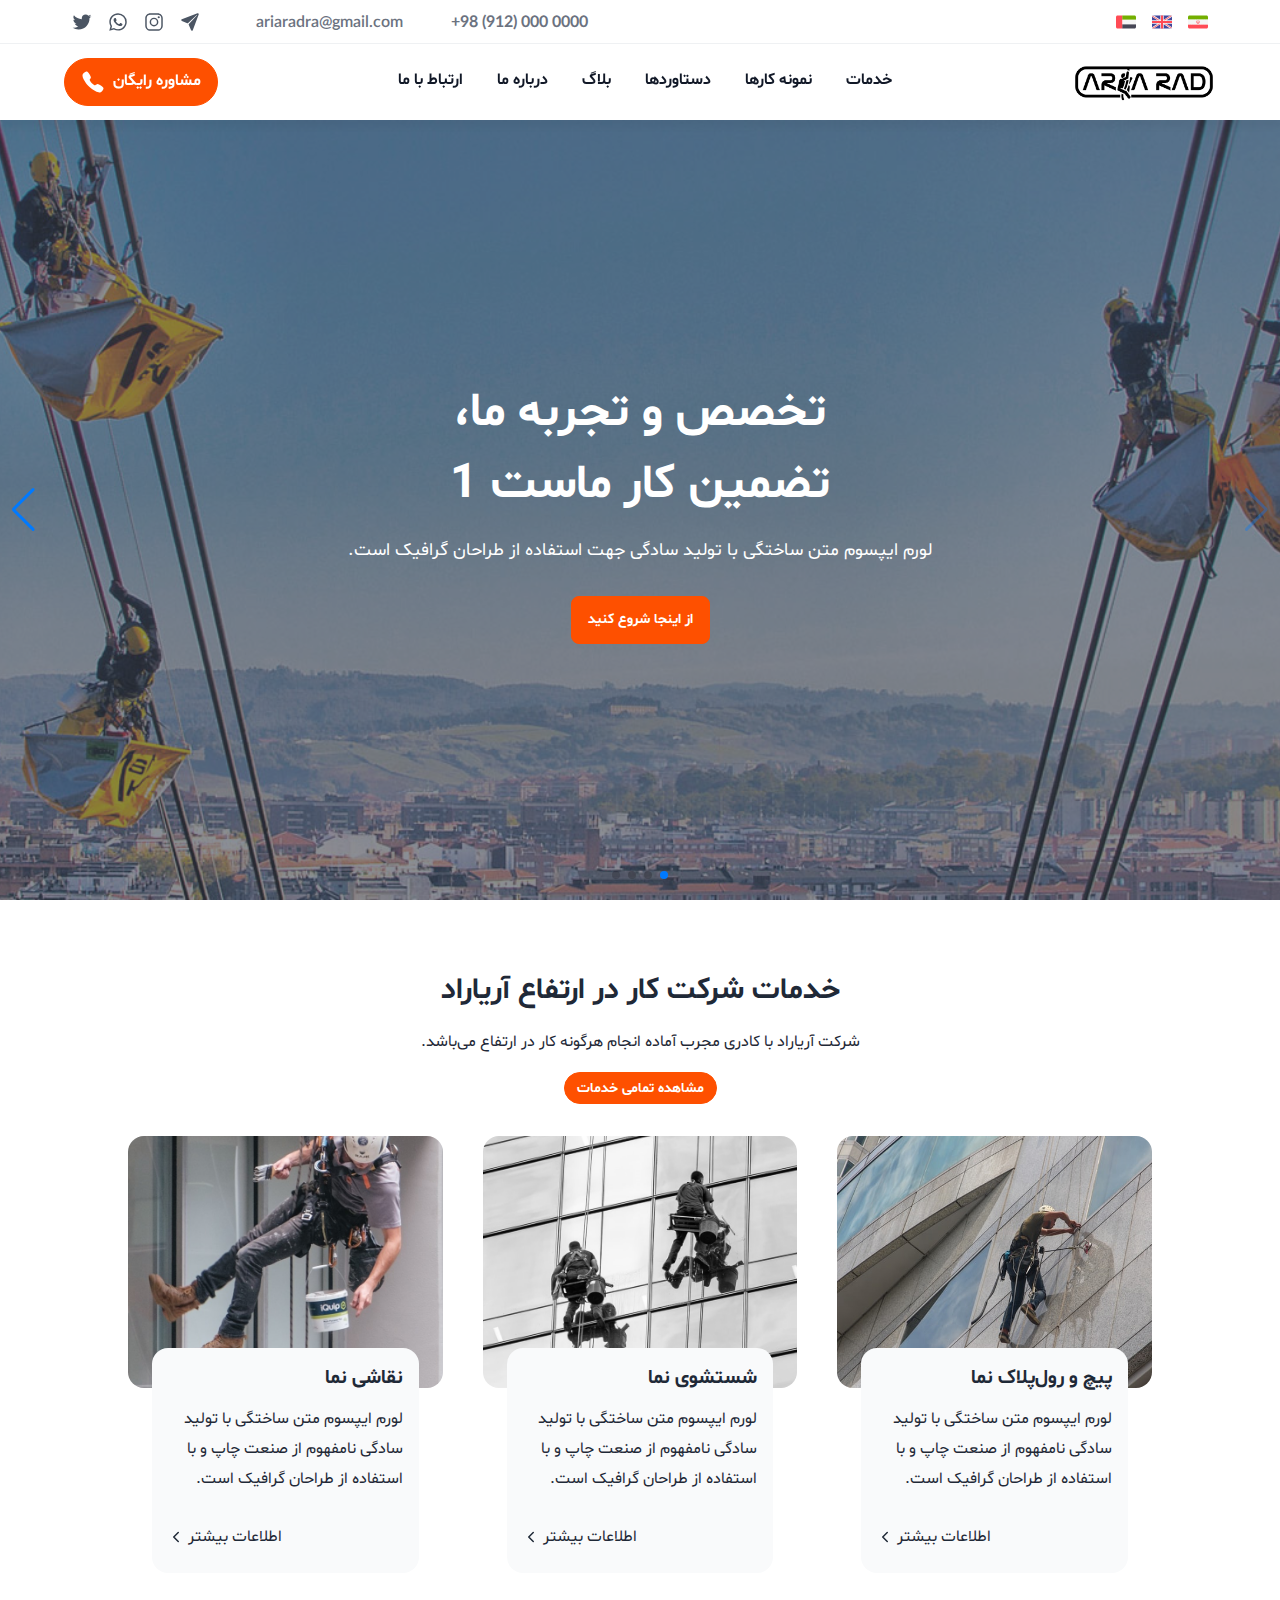
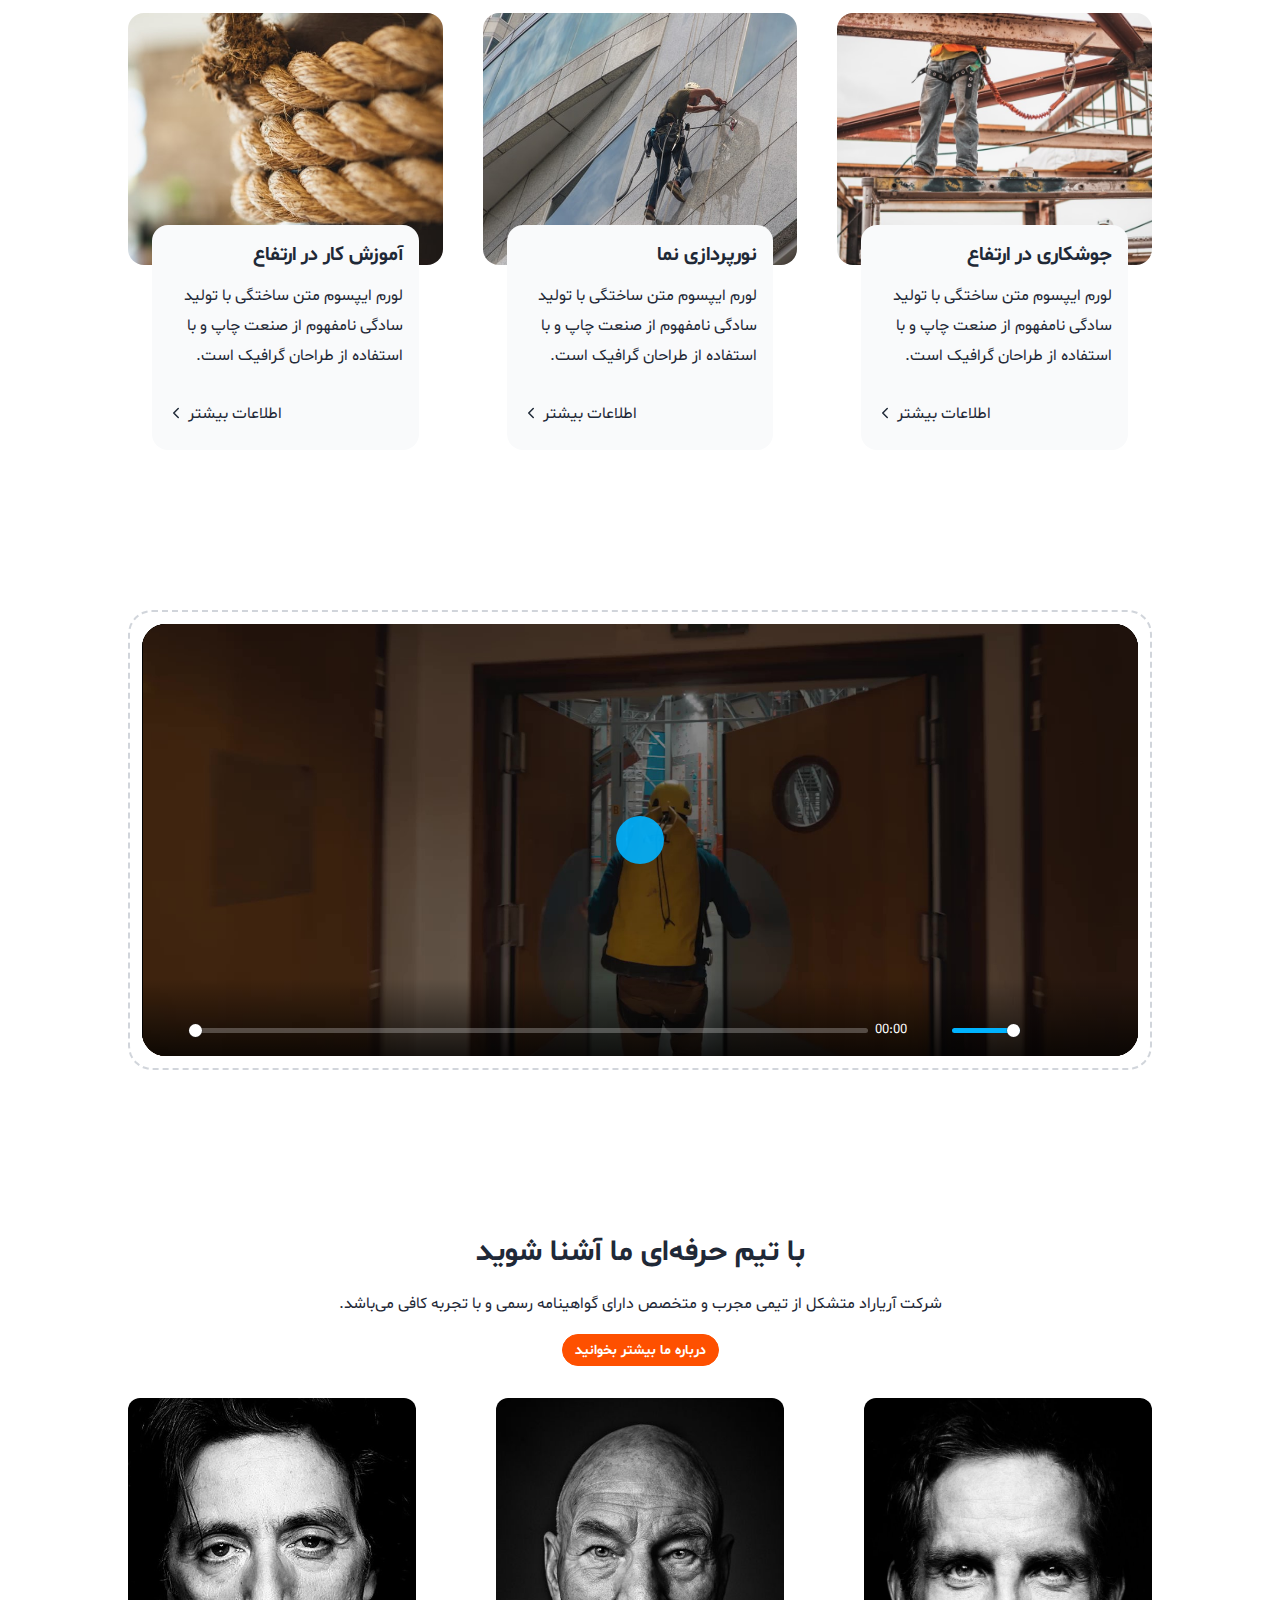
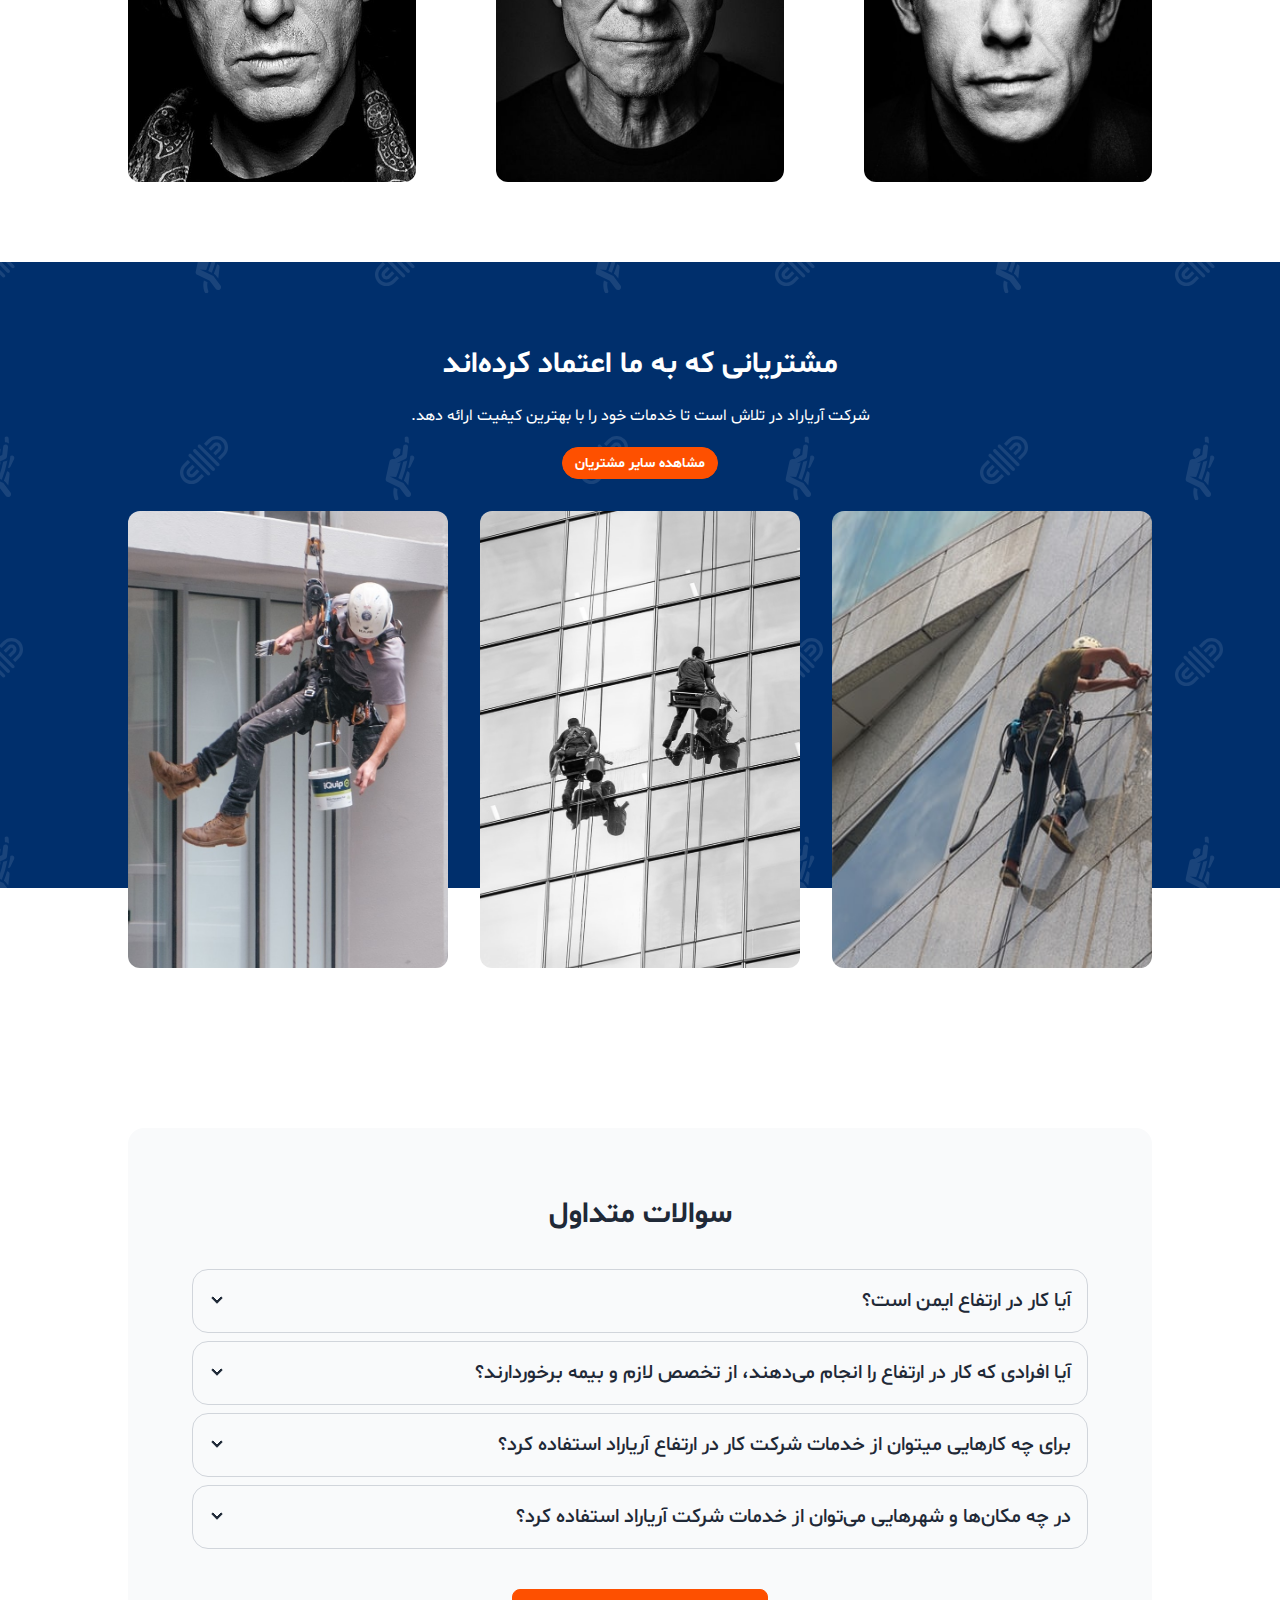
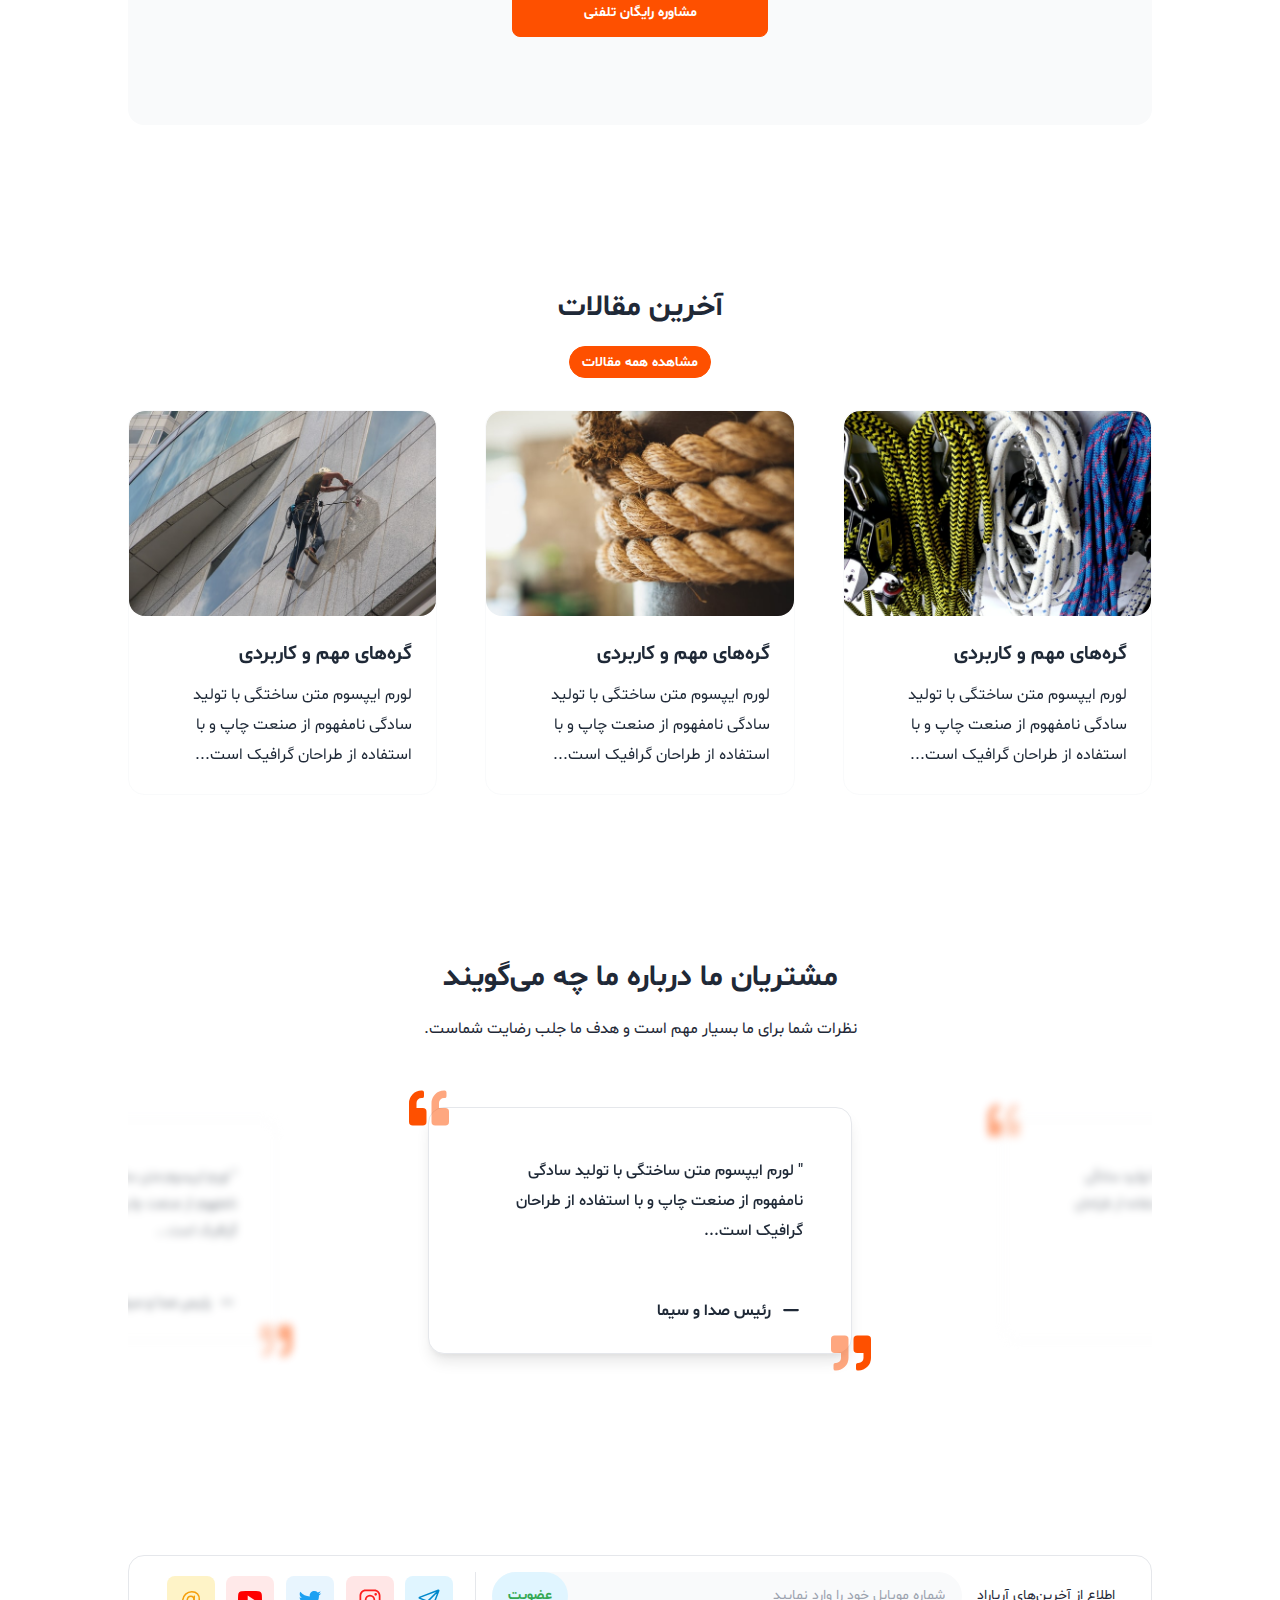
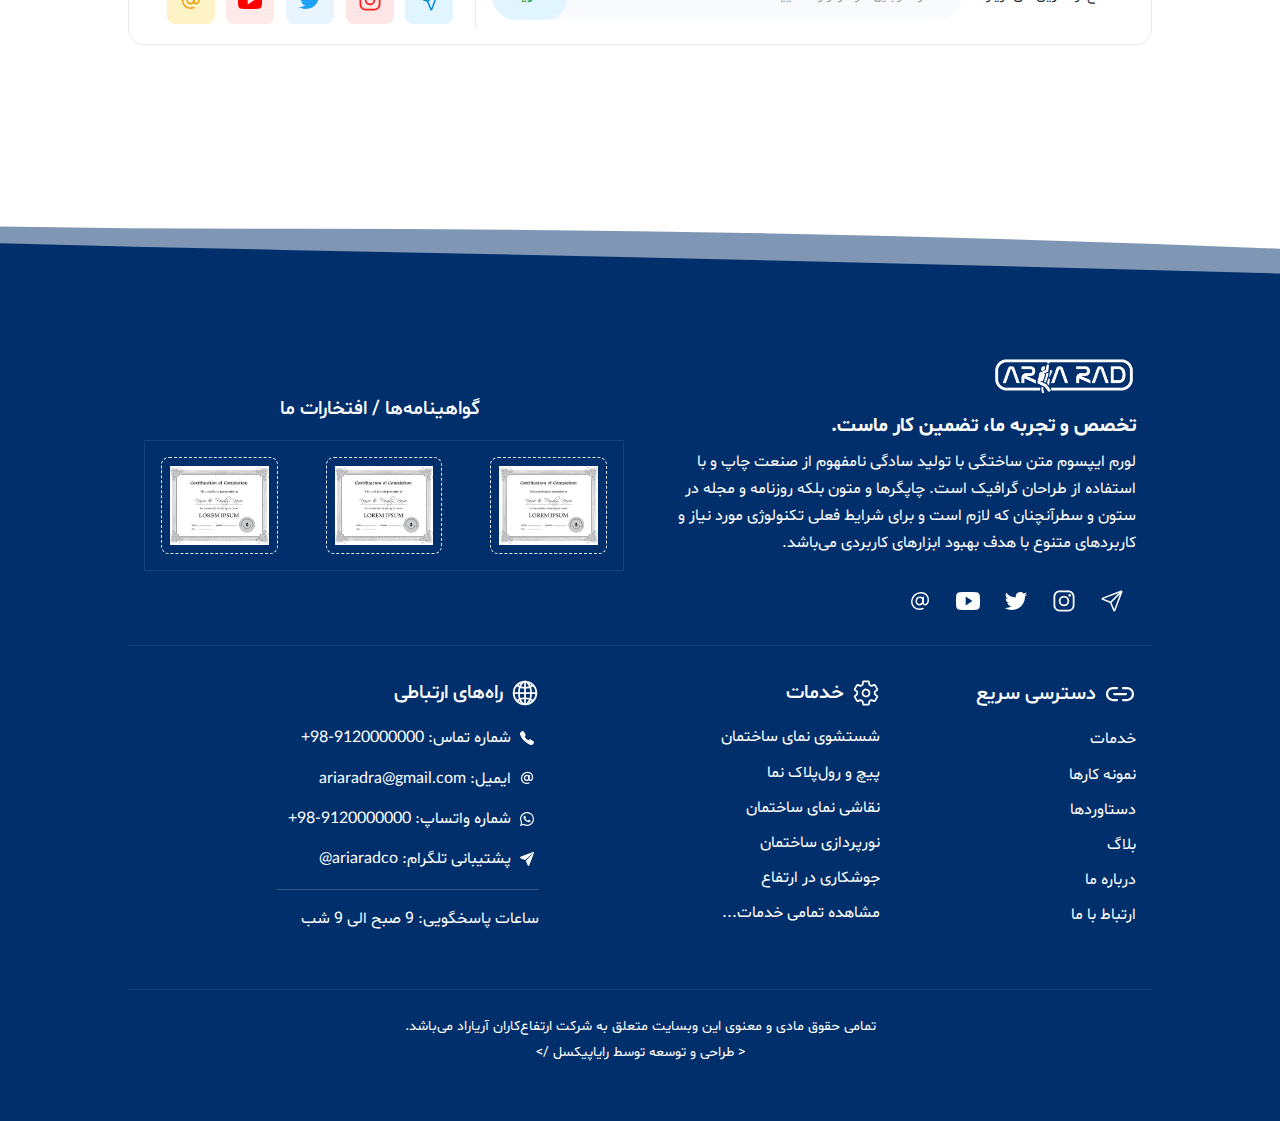
==== commit 0e9a839d: "+" ====
--- a/index.html
+++ b/index.html
@@ -12,7 +12,7 @@
     <meta name="description" content="Aria Rad - Rope Access" />
     <meta name="keywords" content="Aria Rad - Rope Access" />
     <meta name="author" content="Aria Rad - Rope Access" />
-    <link href="./assets/logo.fc9836c8.png" rel="shortcut icon" />
+    <link href="./assets/img/logo.png" rel="shortcut icon" />
     <title>Aria Rad - Rope Access</title>
     <link rel="home" href="https://ariarad-co.com" />
     <!-- END: HTML Meta Tags -->
@@ -37,12 +37,9 @@
     <!-- END: Default Head -->
 
     
-    
-    <!-- Delete This Line In Production Mode -->
-    
-  <script type="module" crossorigin src="./assets/index.5be54a2c.js"></script>
-    <link rel="modulepreload" href="./assets/vendor.635b8fda.js">
-    <link rel="stylesheet" href="./assets/index.6f01a92b.css">
+  <script type="module" crossorigin src="./assets/js/ignore2.js"></script>
+    <link rel="modulepreload" href="./assets/js/index.js">
+    <link rel="stylesheet" href="./assets/css/index.css">
   </head>
 
 <body>
@@ -66,18 +63,19 @@
 
         <!-- BEGIN: Desktop Top Header -->
         <header id="top-header"
-            class="hidden bg-white lg:flex items-center justify-center z-10 border-b border-opacity-60 w-full h-11 lg:px-16" x-ref="header">
+            class="hidden bg-white lg:flex items-center justify-center z-10 border-b border-opacity-60 w-full h-11 lg:px-16"
+            x-ref="header">
             <!-- BEGIN: Desktop Top Header Start Section -->
             <div class="w-3/12 h-11 lg:flex items-center justify-start">
                 <!-- BEGIN: Language Buttons -->
                 <a href="#" class="btn btn-sm border-none bg-transparent hover:bg-transparent p-0 mx-2">
-                    <img src="./assets/iran.667a39ba.svg" width="20" height="20" alt="" loading="lazy" />
+                    <img src="./assets/img/iran.svg" width="20" height="20" alt="" loading="lazy" />
                 </a>
                 <a href="#" class="btn btn-sm border-none bg-transparent hover:bg-transparent p-0 mx-2">
-                    <img src="./assets/uk.7281f12d.svg" width="20" height="20" alt="" loading="lazy" />
+                    <img src="./assets/img/uk.svg" width="20" height="20" alt="" loading="lazy" />
                 </a>
                 <a href="#" class="btn btn-sm border-none bg-transparent hover:bg-transparent p-0 mx-2">
-                    <img src="./assets/uae.f9eb0a0f.svg" width="20" height="20" alt="" loading="lazy" />
+                    <img src="./assets/img/uae.svg" width="20" height="20" alt="" loading="lazy" />
                 </a>
                 <!-- END: Language Buttons -->
             </div>
@@ -143,12 +141,12 @@
 
         <!-- BEGIN: Navbar -->
         <nav id="navbar-side"
-            class="navbar-slide z-10 bg-white fixed lg:absolute top-11 right-0 left-0 flex items-center justify-between w-full min-h-mobile-nav lg:min-h-nav border-none mx-auto py-2 lg:py-0 px-2 lg:px-16"
+            class="navbar-slide z-10 bg-white fixed lg:absolute top-0 lg:top-11 right-0 left-0 flex items-center justify-between w-full min-h-mobile-nav lg:min-h-nav border-none mx-auto py-2 lg:py-0 px-2 lg:px-16"
             @scroll.window="scroll()" :class="sticky && 'sticky'">
 
             <!-- BEGIN: Site Logo Mobile/Tablet -->
             <a href="#" class="lg:hidden mx-2">
-                <img src="./assets/logo.fc9836c8.png" alt="" width="96" height="48" loading="lazy" />
+                <img src="./assets/img/logo.png" alt="" width="96" height="48" loading="lazy" />
                 <span class="sr-only">Site Logo Mobile</span>
             </a>
             <!-- END: Site Logo Mobile/Tablet -->
@@ -170,8 +168,8 @@
                 </button>
 
                 <!-- Mobile Top Call Button -->
-                <button
-                    class="text-gray-800 btn p-0 mx-2 bg-transparent hover:bg-transparent border-none" @click="toggleContact()">
+                <button class="text-gray-800 btn p-0 mx-2 bg-transparent hover:bg-transparent border-none"
+                    @click="toggleContact()">
                     <svg xmlns="http://www.w3.org/2000/svg" width="32" height="32" viewBox="0 0 512 512">
                         <path
                             d="M451 374c-15.88-16-54.34-39.35-73-48.76-24.3-12.24-26.3-13.24-45.4.95-12.74 9.47-21.21 17.93-36.12 14.75s-47.31-21.11-75.68-49.39-47.34-61.62-50.53-76.48 5.41-23.23 14.79-36c13.22-18 12.22-21 .92-45.3-8.81-18.9-32.84-57-48.9-72.8C119.9 44 119.9 47 108.83 51.6A160.15 160.15 0 0083 65.37C67 76 58.12 84.83 51.91 98.1s-9 44.38 23.07 102.64 54.57 88.05 101.14 134.49S258.5 406.64 310.85 436c64.76 36.27 89.6 29.2 102.91 23s22.18-15 32.83-31a159.09 159.09 0 0013.8-25.8C465 391.17 468 391.17 451 374z"
@@ -196,7 +194,7 @@
                 <!-- BEGIN: Site Logo Desktop -->
                 <div class="hidden lg:inline-block ml-8 mr-2 lg:ml-0 lg:mr-0">
                     <a href="#">
-                        <img src="./assets/logo.fc9836c8.png" alt="" class="w-auto max-h-12" width="96" height="48"
+                        <img src="./assets/img/logo.png" alt="" class="w-auto max-h-12" width="96" height="48"
                             loading="lazy" />
                         <span class="sr-only">Site Logo Desktop</span>
                     </a>
@@ -335,7 +333,8 @@
             </div>
 
             <!-- BEGIN: Mobile Contact us Button -->
-            <div id="mobile-contactus-btn" class="w-full max-w-screen fixed -bottom-36 left-0 right-0 z-10 p-4" :class="contactOpen && 'show'">
+            <div id="mobile-contactus-btn" class="w-full max-w-screen fixed -bottom-36 left-0 right-0 z-10 p-4"
+                :class="contactOpen && 'show'">
 
                 <!-- Contact BTN Container -->
                 <div class="grid grid-cols-3 gap-2 bg-white bg-opacity-50 rounded-box p-1">
@@ -396,13 +395,13 @@
             <!-- BEGIN: Hero Section -->
             <section id="hero" class="h-hero w-full mt-16 lg:mt-16 lg:pt-3 relative">
                 <div class="w-full">
-                    <div id="hero-slider" class="swiper-container">
+                    <div id="hero-slider" class="swiper">
                         <div class="swiper-wrapper">
 
                             <!-- Slide 01 -->
                             <div class="swiper-slide">
                                 <div class="hero h-hero relative">
-                                    <img src="./assets/hero-02.40f717cc.jpg" width="1280" height="835"
+                                    <img src="./assets/img/hero-02.jpg" width="1280" height="835"
                                         class="w-full h-hero object-cover select-disabled" loading="lazy" />
 
                                     <!-- PHP switch case condotion for opacity percent -->
@@ -435,7 +434,7 @@
                             <!-- Slide 02 -->
                             <div class="swiper-slide">
                                 <div class="hero h-hero relative">
-                                    <img src="./assets/hero-03.e34b96c7.jpg" width="1280" height="835"
+                                    <img src="./assets/img/hero-03.jpg" width="1280" height="835"
                                         class="w-full h-hero object-cover select-disabled" loading="lazy" />
 
                                     <!-- PHP switch case condotion for opacity percent -->
@@ -468,7 +467,7 @@
                             <!-- Slode 03 -->
                             <div class="swiper-slide">
                                 <div class="hero h-hero relative">
-                                    <img src="./assets/hero-04.bda2bef7.jpg" width="1280" height="835"
+                                    <img src="./assets/img/hero-04.jpg" width="1280" height="835"
                                         class="w-full h-hero object-cover select-disabled" loading="lazy" />
 
                                     <!-- PHP switch case condotion for opacity percent -->
@@ -501,7 +500,7 @@
                             <!-- Slide 04 -->
                             <div class="swiper-slide">
                                 <div class="hero h-hero relative">
-                                    <img src="./assets/hero-05.01c2793e.jpg" width="1280" height="835"
+                                    <img src="./assets/img/hero-05.jpg" width="1280" height="835"
                                         class="w-full h-hero object-cover select-disabled" loading="lazy" />
 
                                     <!-- PHP switch case condotion for opacity percent -->
@@ -566,13 +565,17 @@
                     <div class="grid grid-cols-1 lg:grid-cols-3 gap-6 xl:gap-10">
 
                         <!-- Service Item 00 -->
-                        <div class="rounded-lg lg:rounded-box p-1 lg:p-0 border lg:border-none border-dashed hover:border-gray-500 transition-all duration-300">
-                            <div class="grid grid-cols-12 lg:grid-cols-1 service-card rounded-lg lg:rounded-box bg-gray-50 hover:bg-white lg:bg-transparent lg:hover:bg-transparent transition-all duration-300">
+                        <div
+                            class="rounded-lg lg:rounded-box p-1 lg:p-0 border lg:border-none border-dashed hover:border-gray-500 transition-all duration-300">
+                            <div
+                                class="grid grid-cols-12 lg:grid-cols-1 service-card rounded-lg lg:rounded-box bg-gray-50 hover:bg-white lg:bg-transparent lg:hover:bg-transparent transition-all duration-300">
 
                                 <!-- Card Image -->
-                                <figure class="col-span-4 lg:col-span-1 h-full lg:h-auto -mt-2 lg:mt-0 -mr-2 lg:mr-0 p-1 lg:p-0 border lg:border-none border-dashed border-gray-500 rounded-lg bg-gray-50 lg:bg-transparent transition-all duration-300">
-                                    <a href="#" class="block h-full lg:h-auto overflow-hidden rounded-lg lg:rounded-box aspect-w-5 aspect-h-4">
-                                        <img src="./assets/cardbg03.6e953729.jpg"
+                                <figure
+                                    class="col-span-4 lg:col-span-1 h-full lg:h-auto -mt-2 lg:mt-0 -mr-2 lg:mr-0 p-1 lg:p-0 border lg:border-none border-dashed border-gray-500 rounded-lg bg-gray-50 lg:bg-transparent transition-all duration-300">
+                                    <a href="#"
+                                        class="block h-full lg:h-auto overflow-hidden rounded-lg lg:rounded-box aspect-w-5 aspect-h-4">
+                                        <img src="./assets/img/cardbg03.jpg"
                                             class="w-full h-full object-cover transition-all duration-500" width="600"
                                             height="600" alt="Test Image" loading="lazy" />
                                     </a>
@@ -580,7 +583,8 @@
 
                                 <!-- Card Content -->
                                 <div class="col-span-8 lg:col-span-1 card-body relative z-1 p-0 lg:px-6">
-                                    <div class="card-content relative rounded-lg lg:rounded-box bg-transparent lg:bg-gray-50 lg:-mt-10 p-4">
+                                    <div
+                                        class="card-content relative rounded-lg lg:rounded-box bg-transparent lg:bg-gray-50 lg:-mt-10 p-4">
                                         <h2 class="card-title 2xl:text-2xl">
                                             <a href="#" class="hover:text-theme transition-colors duration-200">
                                                 پیچ و رول‌پلاک نما
@@ -613,13 +617,17 @@
                         </div>
 
                         <!-- Service Item 01 -->
-                        <div class="rounded-lg lg:rounded-box p-1 lg:p-0 border lg:border-none border-dashed hover:border-gray-500 transition-all duration-300">
-                            <div class="grid grid-cols-12 lg:grid-cols-1 service-card rounded-lg lg:rounded-box bg-gray-50 hover:bg-white lg:bg-transparent lg:hover:bg-transparent transition-all duration-300">
+                        <div
+                            class="rounded-lg lg:rounded-box p-1 lg:p-0 border lg:border-none border-dashed hover:border-gray-500 transition-all duration-300">
+                            <div
+                                class="grid grid-cols-12 lg:grid-cols-1 service-card rounded-lg lg:rounded-box bg-gray-50 hover:bg-white lg:bg-transparent lg:hover:bg-transparent transition-all duration-300">
 
                                 <!-- Card Image -->
-                                <figure class="col-span-4 lg:col-span-1 h-full lg:h-auto -mt-2 lg:mt-0 -mr-2 lg:mr-0 p-1 lg:p-0 border lg:border-none border-dashed border-gray-500 rounded-lg bg-gray-50 lg:bg-transparent transition-all duration-300">
-                                    <a href="#" class="block h-full lg:h-auto overflow-hidden rounded-lg lg:rounded-box aspect-w-5 aspect-h-4">
-                                        <img src="./assets/cardbg04.bbbd9413.jpg"
+                                <figure
+                                    class="col-span-4 lg:col-span-1 h-full lg:h-auto -mt-2 lg:mt-0 -mr-2 lg:mr-0 p-1 lg:p-0 border lg:border-none border-dashed border-gray-500 rounded-lg bg-gray-50 lg:bg-transparent transition-all duration-300">
+                                    <a href="#"
+                                        class="block h-full lg:h-auto overflow-hidden rounded-lg lg:rounded-box aspect-w-5 aspect-h-4">
+                                        <img src="./assets/img/cardbg04.jpg"
                                             class="w-full h-full object-cover transition-all duration-500" width="600"
                                             height="600" alt="Test Image" loading="lazy" />
                                     </a>
@@ -627,7 +635,8 @@
 
                                 <!-- Card Content -->
                                 <div class="col-span-8 lg:col-span-1 card-body relative z-1 p-0 lg:px-6">
-                                    <div class="card-content relative rounded-lg lg:rounded-box bg-transparent lg:bg-gray-50 lg:-mt-10 p-4">
+                                    <div
+                                        class="card-content relative rounded-lg lg:rounded-box bg-transparent lg:bg-gray-50 lg:-mt-10 p-4">
                                         <h2 class="card-title 2xl:text-2xl">
                                             <a href="#" class="hover:text-theme transition-colors duration-200">
                                                 شستشوی نما
@@ -660,13 +669,17 @@
                         </div>
 
                         <!-- Service Item 02 -->
-                        <div class="rounded-lg lg:rounded-box p-1 lg:p-0 border lg:border-none border-dashed hover:border-gray-500 transition-all duration-300">
-                            <div class="grid grid-cols-12 lg:grid-cols-1 service-card rounded-lg lg:rounded-box bg-gray-50 hover:bg-white lg:bg-transparent lg:hover:bg-transparent transition-all duration-300">
+                        <div
+                            class="rounded-lg lg:rounded-box p-1 lg:p-0 border lg:border-none border-dashed hover:border-gray-500 transition-all duration-300">
+                            <div
+                                class="grid grid-cols-12 lg:grid-cols-1 service-card rounded-lg lg:rounded-box bg-gray-50 hover:bg-white lg:bg-transparent lg:hover:bg-transparent transition-all duration-300">
 
                                 <!-- Card Image -->
-                                <figure class="col-span-4 lg:col-span-1 h-full lg:h-auto -mt-2 lg:mt-0 -mr-2 lg:mr-0 p-1 lg:p-0 border lg:border-none border-dashed border-gray-500 rounded-lg bg-gray-50 lg:bg-transparent transition-all duration-300">
-                                    <a href="#" class="block h-full lg:h-auto overflow-hidden rounded-lg lg:rounded-box aspect-w-5 aspect-h-4">
-                                        <img src="./assets/cardbg05.8b94f838.jpg"
+                                <figure
+                                    class="col-span-4 lg:col-span-1 h-full lg:h-auto -mt-2 lg:mt-0 -mr-2 lg:mr-0 p-1 lg:p-0 border lg:border-none border-dashed border-gray-500 rounded-lg bg-gray-50 lg:bg-transparent transition-all duration-300">
+                                    <a href="#"
+                                        class="block h-full lg:h-auto overflow-hidden rounded-lg lg:rounded-box aspect-w-5 aspect-h-4">
+                                        <img src="./assets/img/cardbg05.jpg"
                                             class="w-full h-full object-cover transition-all duration-500" width="600"
                                             height="600" alt="Test Image" loading="lazy" />
                                     </a>
@@ -674,7 +687,8 @@
 
                                 <!-- Card Content -->
                                 <div class="col-span-8 lg:col-span-1 card-body relative z-1 p-0 lg:px-6">
-                                    <div class="card-content relative rounded-lg lg:rounded-box bg-transparent lg:bg-gray-50 lg:-mt-10 p-4">
+                                    <div
+                                        class="card-content relative rounded-lg lg:rounded-box bg-transparent lg:bg-gray-50 lg:-mt-10 p-4">
                                         <h2 class="card-title 2xl:text-2xl">
                                             <a href="#" class="hover:text-theme transition-colors duration-200">
                                                 نقاشی نما
@@ -707,13 +721,17 @@
                         </div>
 
                         <!-- Service Item 03 -->
-                        <div class="rounded-lg lg:rounded-box p-1 lg:p-0 border lg:border-none border-dashed hover:border-gray-500 transition-all duration-300">
-                            <div class="grid grid-cols-12 lg:grid-cols-1 service-card rounded-lg lg:rounded-box bg-gray-50 hover:bg-white lg:bg-transparent lg:hover:bg-transparent transition-all duration-300">
+                        <div
+                            class="rounded-lg lg:rounded-box p-1 lg:p-0 border lg:border-none border-dashed hover:border-gray-500 transition-all duration-300">
+                            <div
+                                class="grid grid-cols-12 lg:grid-cols-1 service-card rounded-lg lg:rounded-box bg-gray-50 hover:bg-white lg:bg-transparent lg:hover:bg-transparent transition-all duration-300">
 
                                 <!-- Card Image -->
-                                <figure class="col-span-4 lg:col-span-1 h-full lg:h-auto -mt-2 lg:mt-0 -mr-2 lg:mr-0 p-1 lg:p-0 border lg:border-none border-dashed border-gray-500 rounded-lg bg-gray-50 lg:bg-transparent transition-all duration-300">
-                                    <a href="#" class="block h-full lg:h-auto overflow-hidden rounded-lg lg:rounded-box aspect-w-5 aspect-h-4">
-                                        <img src="./assets/cardbg06.23fb7086.jpg"
+                                <figure
+                                    class="col-span-4 lg:col-span-1 h-full lg:h-auto -mt-2 lg:mt-0 -mr-2 lg:mr-0 p-1 lg:p-0 border lg:border-none border-dashed border-gray-500 rounded-lg bg-gray-50 lg:bg-transparent transition-all duration-300">
+                                    <a href="#"
+                                        class="block h-full lg:h-auto overflow-hidden rounded-lg lg:rounded-box aspect-w-5 aspect-h-4">
+                                        <img src="./assets/img/cardbg06.jpg"
                                             class="w-full h-full object-cover transition-all duration-500" width="600"
                                             height="600" alt="Test Image" loading="lazy" />
                                     </a>
@@ -721,7 +739,8 @@
 
                                 <!-- Card Content -->
                                 <div class="col-span-8 lg:col-span-1 card-body relative z-1 p-0 lg:px-6">
-                                    <div class="card-content relative rounded-lg lg:rounded-box bg-transparent lg:bg-gray-50 lg:-mt-10 p-4">
+                                    <div
+                                        class="card-content relative rounded-lg lg:rounded-box bg-transparent lg:bg-gray-50 lg:-mt-10 p-4">
                                         <h2 class="card-title 2xl:text-2xl">
                                             <a href="#" class="hover:text-theme transition-colors duration-200">
                                                 جوشکاری در ارتفاع
@@ -754,13 +773,17 @@
                         </div>
 
                         <!-- Service Item 04 -->
-                        <div class="rounded-lg lg:rounded-box p-1 lg:p-0 border lg:border-none border-dashed hover:border-gray-500 transition-all duration-300">
-                            <div class="grid grid-cols-12 lg:grid-cols-1 service-card rounded-lg lg:rounded-box bg-gray-50 hover:bg-white lg:bg-transparent lg:hover:bg-transparent transition-all duration-300">
+                        <div
+                            class="rounded-lg lg:rounded-box p-1 lg:p-0 border lg:border-none border-dashed hover:border-gray-500 transition-all duration-300">
+                            <div
+                                class="grid grid-cols-12 lg:grid-cols-1 service-card rounded-lg lg:rounded-box bg-gray-50 hover:bg-white lg:bg-transparent lg:hover:bg-transparent transition-all duration-300">
 
                                 <!-- Card Image -->
-                                <figure class="col-span-4 lg:col-span-1 h-full lg:h-auto -mt-2 lg:mt-0 -mr-2 lg:mr-0 p-1 lg:p-0 border lg:border-none border-dashed border-gray-500 rounded-lg bg-gray-50 lg:bg-transparent transition-all duration-300">
-                                    <a href="#" class="block h-full lg:h-auto overflow-hidden rounded-lg lg:rounded-box aspect-w-5 aspect-h-4">
-                                        <img src="./assets/cardbg03.6e953729.jpg"
+                                <figure
+                                    class="col-span-4 lg:col-span-1 h-full lg:h-auto -mt-2 lg:mt-0 -mr-2 lg:mr-0 p-1 lg:p-0 border lg:border-none border-dashed border-gray-500 rounded-lg bg-gray-50 lg:bg-transparent transition-all duration-300">
+                                    <a href="#"
+                                        class="block h-full lg:h-auto overflow-hidden rounded-lg lg:rounded-box aspect-w-5 aspect-h-4">
+                                        <img src="./assets/img/cardbg03.jpg"
                                             class="w-full h-full object-cover transition-all duration-500" width="600"
                                             height="600" alt="Test Image" loading="lazy" />
                                     </a>
@@ -768,7 +791,8 @@
 
                                 <!-- Card Content -->
                                 <div class="col-span-8 lg:col-span-1 card-body relative z-1 p-0 lg:px-6">
-                                    <div class="card-content relative rounded-lg lg:rounded-box bg-transparent lg:bg-gray-50 lg:-mt-10 p-4">
+                                    <div
+                                        class="card-content relative rounded-lg lg:rounded-box bg-transparent lg:bg-gray-50 lg:-mt-10 p-4">
                                         <h2 class="card-title 2xl:text-2xl">
                                             <a href="#" class="hover:text-theme transition-colors duration-200">
                                                 نورپردازی نما
@@ -801,13 +825,17 @@
                         </div>
 
                         <!-- Service Item 05 -->
-                        <div class="rounded-lg lg:rounded-box p-1 lg:p-0 border lg:border-none border-dashed hover:border-gray-500 transition-all duration-300">
-                            <div class="grid grid-cols-12 lg:grid-cols-1 service-card rounded-lg lg:rounded-box bg-gray-50 hover:bg-white lg:bg-transparent lg:hover:bg-transparent transition-all duration-300">
+                        <div
+                            class="rounded-lg lg:rounded-box p-1 lg:p-0 border lg:border-none border-dashed hover:border-gray-500 transition-all duration-300">
+                            <div
+                                class="grid grid-cols-12 lg:grid-cols-1 service-card rounded-lg lg:rounded-box bg-gray-50 hover:bg-white lg:bg-transparent lg:hover:bg-transparent transition-all duration-300">
 
                                 <!-- Card Image -->
-                                <figure class="col-span-4 lg:col-span-1 h-full lg:h-auto -mt-2 lg:mt-0 -mr-2 lg:mr-0 p-1 lg:p-0 border lg:border-none border-dashed border-gray-500 rounded-lg bg-gray-50 lg:bg-transparent transition-all duration-300">
-                                    <a href="#" class="block h-full lg:h-auto overflow-hidden rounded-lg lg:rounded-box aspect-w-5 aspect-h-4">
-                                        <img src="./assets/cardbg02.82226f53.jpg"
+                                <figure
+                                    class="col-span-4 lg:col-span-1 h-full lg:h-auto -mt-2 lg:mt-0 -mr-2 lg:mr-0 p-1 lg:p-0 border lg:border-none border-dashed border-gray-500 rounded-lg bg-gray-50 lg:bg-transparent transition-all duration-300">
+                                    <a href="#"
+                                        class="block h-full lg:h-auto overflow-hidden rounded-lg lg:rounded-box aspect-w-5 aspect-h-4">
+                                        <img src="./assets/img/cardbg02.jpg"
                                             class="w-full h-full object-cover transition-all duration-500" width="600"
                                             height="600" alt="Test Image" loading="lazy" />
                                     </a>
@@ -815,7 +843,8 @@
 
                                 <!-- Card Content -->
                                 <div class="col-span-8 lg:col-span-1 card-body relative z-1 p-0 lg:px-6">
-                                    <div class="card-content relative rounded-lg lg:rounded-box bg-transparent lg:bg-gray-50 lg:-mt-10 p-4">
+                                    <div
+                                        class="card-content relative rounded-lg lg:rounded-box bg-transparent lg:bg-gray-50 lg:-mt-10 p-4">
                                         <h2 class="card-title 2xl:text-2xl">
                                             <a href="#" class="hover:text-theme transition-colors duration-200">
                                                 آموزش کار در ارتفاع
@@ -868,10 +897,10 @@
                         class="border-base-300 hover:border-black focus-within:border-black border-2 border-dashed rounded-lg lg:rounded-3xl p-1 md:p-2 lg:p-3 2xl:p-4 transition-colors duration-300">
                         <div
                             class="grid grid-cols-1 grid-rows-1 place-items-center max-h-max rounded-lg lg:rounded-3xl overflow-hidden relative">
-                            <video id="main-corp-vid" preload="none" playsinline controls
-                                poster="./assets/vidbg01.64ddd6e2.jpg" data-poster="./assets/img/vidbg01.jpg" class="w-full"
+                            <video preload="none" playsinline controls poster="./assets/img/vidbg01.jpg"
+                                data-poster="./assets/img/vidbg01.jpg" class="w-full"
                                 data-plyr-config='{ "title": "Example Title" }'>
-                                <source src="./assets/vid01.eb6a23c9.mp4" type="video/mp4" />
+                                <source src="./assets/img/vid01.mp4" type="video/mp4" />
                             </video>
                         </div>
                     </div>
@@ -899,7 +928,7 @@
 
                     <!-- Section Content -->
                     <div class="w-full">
-                        <div id="team-slider" class="swiper-container">
+                        <div id="team-slider" class="swiper">
                             <div class="swiper-wrapper">
 
                                 <!-- Slide 01 -->
@@ -909,7 +938,7 @@
 
                                         <!-- Card Image -->
                                         <figure class="row-start-1 col-start-1 aspect-w-3 aspect-h-4 z-0">
-                                            <img src="./assets/team1.c88d5018.jpg"
+                                            <img src="./assets/img/team1.jpg"
                                                 class="object-cover object-center filter grayscale transition-all duration-700"
                                                 width="300" height="400" alt="Test Image" loading="lazy" />
                                         </figure>
@@ -937,7 +966,7 @@
 
                                         <!-- Card Image -->
                                         <figure class="row-start-1 col-start-1 aspect-w-3 aspect-h-4 z-0">
-                                            <img src="./assets/team2.382c9f6b.jpg"
+                                            <img src="./assets/img/team2.jpg"
                                                 class="object-cover object-center filter grayscale transition-all duration-700"
                                                 width="300" height="400" alt="Test Image" loading="lazy" />
                                         </figure>
@@ -962,7 +991,7 @@
 
                                         <!-- Card Image -->
                                         <figure class="row-start-1 col-start-1 aspect-w-3 aspect-h-4 z-0">
-                                            <img src="./assets/team3.d75f7b46.jpg"
+                                            <img src="./assets/img/team3.jpg"
                                                 class="object-cover object-center filter grayscale transition-all duration-700"
                                                 width="300" height="400" alt="Test Image" loading="lazy" />
                                         </figure>
@@ -1016,7 +1045,7 @@
 
                     <!-- Section Content -->
                     <div class="w-full -mb-40">
-                        <div id="works-slider" class="swiper-container">
+                        <div id="works-slider" class="swiper">
                             <div class="swiper-wrapper">
 
                                 <!-- Slide 01 -->
@@ -1026,7 +1055,7 @@
 
                                         <!-- Card Image -->
                                         <figure class="row-start-1 col-start-1 aspect-w-7 aspect-h-10 z-0">
-                                            <img src="./assets/cardbg03.6e953729.jpg"
+                                            <img src="./assets/img/cardbg03.jpg"
                                                 class="w-full h-full object-cover transition-all duration-500"
                                                 width="600" height="600" alt="Test Image" loading="lazy" />
                                         </figure>
@@ -1062,7 +1091,7 @@
 
                                         <!-- Card Image -->
                                         <figure class="row-start-1 col-start-1 aspect-w-7 aspect-h-10 z-0">
-                                            <img src="./assets/cardbg04.bbbd9413.jpg"
+                                            <img src="./assets/img/cardbg04.jpg"
                                                 class="w-full h-full object-cover transition-all duration-500"
                                                 width="600" height="600" alt="Test Image" loading="lazy" />
                                         </figure>
@@ -1098,7 +1127,7 @@
 
                                         <!-- Card Image -->
                                         <figure class="row-start-1 col-start-1 aspect-w-7 aspect-h-10 z-0">
-                                            <img src="./assets/cardbg05.8b94f838.jpg"
+                                            <img src="./assets/img/cardbg05.jpg"
                                                 class="w-full h-full object-cover transition-all duration-500"
                                                 width="600" height="600" alt="Test Image" loading="lazy" />
                                         </figure>
@@ -1134,7 +1163,7 @@
 
                                         <!-- Card Image -->
                                         <figure class="row-start-1 col-start-1 aspect-w-7 aspect-h-10 z-0">
-                                            <img src="./assets/cardbg06.23fb7086.jpg"
+                                            <img src="./assets/img/cardbg06.jpg"
                                                 class="w-full h-full object-cover transition-all duration-500"
                                                 width="600" height="600" alt="Test Image" loading="lazy" />
                                         </figure>
@@ -1371,7 +1400,7 @@
 
                     <!-- Section Content -->
                     <div class="w-full">
-                        <div id="blog-slider" class="swiper-container">
+                        <div id="blog-slider" class="swiper">
                             <div class="swiper-wrapper">
 
                                 <!-- Slide 01 -->
@@ -1383,7 +1412,7 @@
                                         <figure>
                                             <a href="#"
                                                 class="block aspect-w-3 aspect-h-2 overflow-hidden rounded-box relative">
-                                                <img src="./assets/cardbg01.1bd4df2e.jpg"
+                                                <img src="./assets/img/cardbg01.jpg"
                                                     class="w-full h-full object-cover transition-all" width="600"
                                                     height="600" alt="Test Image" loading="lazy" />
 
@@ -1437,7 +1466,7 @@
                                         <figure>
                                             <a href="#"
                                                 class="block aspect-w-3 aspect-h-2 overflow-hidden rounded-box relative">
-                                                <img src="./assets/cardbg02.82226f53.jpg"
+                                                <img src="./assets/img/cardbg02.jpg"
                                                     class="w-full h-full object-cover transition-all" width="600"
                                                     height="600" alt="Test Image" loading="lazy" />
 
@@ -1491,7 +1520,7 @@
                                         <figure>
                                             <a href="#"
                                                 class="block aspect-w-3 aspect-h-2 overflow-hidden rounded-box relative">
-                                                <img src="./assets/cardbg03.6e953729.jpg"
+                                                <img src="./assets/img/cardbg03.jpg"
                                                     class="w-full h-full object-cover transition-all" width="600"
                                                     height="600" alt="Test Image" loading="lazy" />
 
@@ -1545,7 +1574,7 @@
                                         <figure>
                                             <a href="#"
                                                 class="block aspect-w-3 aspect-h-2 overflow-hidden rounded-box relative">
-                                                <img src="./assets/cardbg01.1bd4df2e.jpg"
+                                                <img src="./assets/img/cardbg01.jpg"
                                                     class="w-full h-full object-cover transition-all" width="600"
                                                     height="600" alt="Test Image" loading="lazy" />
 
@@ -1599,7 +1628,7 @@
                                         <figure>
                                             <a href="#"
                                                 class="block aspect-w-3 aspect-h-2 overflow-hidden rounded-box relative">
-                                                <img src="./assets/cardbg02.82226f53.jpg"
+                                                <img src="./assets/img/cardbg02.jpg"
                                                     class="w-full h-full object-cover transition-all" width="600"
                                                     height="600" alt="Test Image" loading="lazy" />
 
@@ -1653,7 +1682,7 @@
                                         <figure>
                                             <a href="#"
                                                 class="block aspect-w-3 aspect-h-2 overflow-hidden rounded-box relative">
-                                                <img src="./assets/cardbg03.6e953729.jpg"
+                                                <img src="./assets/img/cardbg03.jpg"
                                                     class="w-full h-full object-cover transition-all" width="600"
                                                     height="600" alt="Test Image" loading="lazy" />
 
@@ -1730,7 +1759,7 @@
 
                     <!-- Section Content -->
                     <div class="w-full">
-                        <div id="testimonial-slider" class="swiper-container">
+                        <div id="testimonial-slider" class="swiper">
                             <div class="swiper-wrapper">
 
                                 <!-- Slide 01 -->
@@ -1996,7 +2025,8 @@
             <!-- BEGIN: SMS Subscribe Section -->
             <section id="sms-subscribe" class="py-12 lg:py-20 min-h-section">
                 <div class="container">
-                    <div class="border rounded-box p-4 lg:p-4 focus-within:border-theme focus-within:border-opacity-75 transition-colors duration-300">
+                    <div
+                        class="border rounded-box p-4 lg:p-4 focus-within:border-theme focus-within:border-opacity-75 transition-colors duration-300">
                         <div class="grid grid-cols-1 lg:grid-cols-3">
                             <!-- Subscribe Side -->
                             <div class="lg:col-span-2 px-2 lg:px-4 lg:border-l mb-4 lg:mb-0">
@@ -2118,7 +2148,7 @@
                         <!-- Company Short Information -->
                         <div class="flex flex-col mb-8">
                             <figure class="mb-3">
-                                <img src="./assets/logo-white.1beabec6.png" alt=""
+                                <img src="./assets/img/logo-white.png" alt=""
                                     class="w-auto max-h-12 select-disabled bg-transparent" width="96" height="48">
                             </figure>
                             <h3 class="font-black text-base xl:text-xl mb-2">
@@ -2195,14 +2225,14 @@
                         </h3>
                         <div class="w-full h-max rounded-boxz border border-opacity-10 p-4">
                             <!-- Slider main container -->
-                            <div id="certificate-slider" class="swiper-container">
+                            <div id="certificate-slider" class="swiper">
                                 <!-- Additional required wrapper -->
                                 <div class="swiper-wrapper">
                                     <!-- Slides -->
                                     <div class="swiper-slide">
                                         <a href="#" class="card border border-dashed rounded-lg p-2">
                                             <figure class="aspect-w-5 aspect-h-4">
-                                                <img src="./assets/certificate.5ca48b75.jpg" alt="" class="object-cover"
+                                                <img src="./assets/img/certificate.jpg" alt="" class="object-cover"
                                                     width="300" height="400">
                                             </figure>
                                         </a>
@@ -2210,7 +2240,7 @@
                                     <div class="swiper-slide">
                                         <a href="#" class="card border border-dashed rounded-lg p-2">
                                             <figure class="aspect-w-5 aspect-h-4">
-                                                <img src="./assets/certificate.5ca48b75.jpg" alt="" class="object-cover"
+                                                <img src="./assets/img/certificate.jpg" alt="" class="object-cover"
                                                     width="300" height="400">
                                             </figure>
                                         </a>
@@ -2218,7 +2248,7 @@
                                     <div class="swiper-slide">
                                         <a href="#" class="card border border-dashed rounded-lg p-2">
                                             <figure class="aspect-w-5 aspect-h-4">
-                                                <img src="./assets/certificate.5ca48b75.jpg" alt="" class="object-cover"
+                                                <img src="./assets/img/certificate.jpg" alt="" class="object-cover"
                                                     width="300" height="400">
                                             </figure>
                                         </a>
@@ -2226,7 +2256,7 @@
                                     <div class="swiper-slide">
                                         <a href="#" class="card border border-dashed rounded-lg p-2">
                                             <figure class="aspect-w-5 aspect-h-4">
-                                                <img src="./assets/certificate.5ca48b75.jpg" alt="" class="object-cover"
+                                                <img src="./assets/img/certificate.jpg" alt="" class="object-cover"
                                                     width="300" height="400">
                                             </figure>
                                         </a>
@@ -2234,7 +2264,7 @@
                                     <div class="swiper-slide">
                                         <a href="#" class="card border border-dashed rounded-lg p-2">
                                             <figure class="aspect-w-5 aspect-h-4">
-                                                <img src="./assets/certificate.5ca48b75.jpg" alt="" class="object-cover"
+                                                <img src="./assets/img/certificate.jpg" alt="" class="object-cover"
                                                     width="300" height="400">
                                             </figure>
                                         </a>
@@ -2242,7 +2272,7 @@
                                     <div class="swiper-slide">
                                         <a href="#" class="card border border-dashed rounded-lg p-2">
                                             <figure class="aspect-w-5 aspect-h-4">
-                                                <img src="./assets/certificate.5ca48b75.jpg" alt="" class="object-cover"
+                                                <img src="./assets/img/certificate.jpg" alt="" class="object-cover"
                                                     width="300" height="400">
                                             </figure>
                                         </a>
@@ -2250,7 +2280,7 @@
                                     <div class="swiper-slide">
                                         <a href="#" class="card border border-dashed rounded-lg p-2">
                                             <figure class="aspect-w-5 aspect-h-4">
-                                                <img src="./assets/certificate.5ca48b75.jpg" alt="" class="object-cover"
+                                                <img src="./assets/img/certificate.jpg" alt="" class="object-cover"
                                                     width="300" height="400">
                                             </figure>
                                         </a>
--- a/assets/css/index.css
+++ b/assets/css/index.css
@@ -0,0 +1 @@
+@font-face{font-family:"Shabnam";font-weight:normal;font-display:swap;src:url(../font/shabnam/Shabnam.woff2) format("woff2")}@font-face{font-family:"Shabnam";font-weight:bold;font-display:swap;src:url(../font/shabnam/Shabnam-Bold.woff2) format("woff2")}@font-face{font-family:"Shabnam";font-weight:100;font-display:swap;src:url(../font/shabnam/Shabnam-Thin.woff2) format("woff2")}@font-face{font-family:"Shabnam";font-weight:300;font-display:swap;src:url(../font/shabnam/Shabnam-Light.woff2) format("woff2")}@font-face{font-family:"Shabnam";font-weight:500;font-display:swap;src:url(../font/shabnam/Shabnam-Medium.woff2) format("woff2")}@font-face{font-family:"Lato";font-style:normal;font-weight:100;font-display:swap;text-rendering:optimizeLegibility;src:url(../font/lato/LatoLatin-Hairline.woff2) format("woff2");unicode-range:U+0000-00FF,U+0131,U+0152-0153,U+02BB-02BC,U+02C6,U+02DA,U+02DC,U+2000-206F,U+2074,U+20AC,U+2122,U+2191,U+2193,U+2212,U+2215,U+FEFF,U+FFFD}@font-face{font-family:"Lato";font-style:normal;font-weight:200;font-display:swap;text-rendering:optimizeLegibility;src:url(../font/lato/LatoLatin-Thin.woff2) format("woff2");unicode-range:U+0000-00FF,U+0131,U+0152-0153,U+02BB-02BC,U+02C6,U+02DA,U+02DC,U+2000-206F,U+2074,U+20AC,U+2122,U+2191,U+2193,U+2212,U+2215,U+FEFF,U+FFFD}@font-face{font-family:"Lato";font-style:normal;font-weight:300;font-display:swap;text-rendering:optimizeLegibility;src:url(../font/lato/LatoLatin-Light.woff2) format("woff2");unicode-range:U+0000-00FF,U+0131,U+0152-0153,U+02BB-02BC,U+02C6,U+02DA,U+02DC,U+2000-206F,U+2074,U+20AC,U+2122,U+2191,U+2193,U+2212,U+2215,U+FEFF,U+FFFD}@font-face{font-family:"Lato";font-style:normal;font-weight:400;font-display:swap;text-rendering:optimizeLegibility;src:url(../font/lato/LatoLatin-Regular.woff2) format("woff2");unicode-range:U+0000-00FF,U+0131,U+0152-0153,U+02BB-02BC,U+02C6,U+02DA,U+02DC,U+2000-206F,U+2074,U+20AC,U+2122,U+2191,U+2193,U+2212,U+2215,U+FEFF,U+FFFD}@font-face{font-family:"Lato";font-style:normal;font-weight:500;font-display:swap;text-rendering:optimizeLegibility;src:url(../font/lato/LatoLatin-Medium.woff2) format("woff2");unicode-range:U+0000-00FF,U+0131,U+0152-0153,U+02BB-02BC,U+02C6,U+02DA,U+02DC,U+2000-206F,U+2074,U+20AC,U+2122,U+2191,U+2193,U+2212,U+2215,U+FEFF,U+FFFD}@font-face{font-family:"Lato";font-style:normal;font-weight:600;font-display:swap;text-rendering:optimizeLegibility;src:url(../font/lato/LatoLatin-Semibold.woff2) format("woff2");unicode-range:U+0000-00FF,U+0131,U+0152-0153,U+02BB-02BC,U+02C6,U+02DA,U+02DC,U+2000-206F,U+2074,U+20AC,U+2122,U+2191,U+2193,U+2212,U+2215,U+FEFF,U+FFFD}@font-face{font-family:"Lato";font-style:normal;font-weight:700;font-display:swap;text-rendering:optimizeLegibility;src:url(../font/lato/LatoLatin-Bold.woff2) format("woff2");unicode-range:U+0000-00FF,U+0131,U+0152-0153,U+02BB-02BC,U+02C6,U+02DA,U+02DC,U+2000-206F,U+2074,U+20AC,U+2122,U+2191,U+2193,U+2212,U+2215,U+FEFF,U+FFFD}@font-face{font-family:"Lato";font-style:normal;font-weight:800;font-display:swap;text-rendering:optimizeLegibility;src:url(../font/lato/LatoLatin-Heavy.woff2) format("woff2");unicode-range:U+0000-00FF,U+0131,U+0152-0153,U+02BB-02BC,U+02C6,U+02DA,U+02DC,U+2000-206F,U+2074,U+20AC,U+2122,U+2191,U+2193,U+2212,U+2215,U+FEFF,U+FFFD}@font-face{font-family:"Lato";font-style:normal;font-weight:900;font-display:swap;text-rendering:optimizeLegibility;src:url(../font/lato/LatoLatin-Black.woff2) format("woff2");unicode-range:U+0000-00FF,U+0131,U+0152-0153,U+02BB-02BC,U+02C6,U+02DA,U+02DC,U+2000-206F,U+2074,U+20AC,U+2122,U+2191,U+2193,U+2212,U+2215,U+FEFF,U+FFFD}*,:before,:after{box-sizing:border-box}html{-moz-tab-size:4;-o-tab-size:4;tab-size:4}html{line-height:1.15;-webkit-text-size-adjust:100%}body{margin:0}body{font-family:system-ui,-apple-system,"Segoe UI",Roboto,Helvetica,Arial,sans-serif,"Apple Color Emoji","Segoe UI Emoji"}hr{height:0;color:inherit}abbr[title]{-webkit-text-decoration:underline dotted;text-decoration:underline dotted}b,strong{font-weight:bolder}code,kbd,samp,pre{font-family:ui-monospace,SFMono-Regular,Consolas,"Liberation Mono",Menlo,monospace;font-size:1em}small{font-size:80%}sub,sup{font-size:75%;line-height:0;position:relative;vertical-align:baseline}sub{bottom:-.25em}sup{top:-.5em}table{text-indent:0;border-color:inherit}button,input,optgroup,select,textarea{font-family:inherit;font-size:100%;line-height:1.15;margin:0}button,select{text-transform:none}button,[type=button]{-webkit-appearance:button}legend{padding:0}progress{vertical-align:baseline}summary{display:list-item}blockquote,dl,dd,h1,h2,h3,h4,h5,h6,hr,figure,p,pre{margin:0}button{background-color:transparent;background-image:none}fieldset{margin:0;padding:0}ol,ul{list-style:none;margin:0;padding:0}html{font-family:ui-sans-serif,system-ui,-apple-system,BlinkMacSystemFont,"Segoe UI",Roboto,"Helvetica Neue",Arial,"Noto Sans",sans-serif,"Apple Color Emoji","Segoe UI Emoji","Segoe UI Symbol","Noto Color Emoji";line-height:1.5}body{font-family:inherit;line-height:inherit}*,:before,:after{box-sizing:border-box;border-width:0;border-style:solid;border-color:currentColor}hr{border-top-width:1px}img{border-style:solid}textarea{resize:vertical}input::-moz-placeholder,textarea::-moz-placeholder{opacity:1;color:#9ca3af}input:-ms-input-placeholder,textarea:-ms-input-placeholder{opacity:1;color:#9ca3af}input::placeholder,textarea::placeholder{opacity:1;color:#9ca3af}button,[role=button]{cursor:pointer}table{border-collapse:collapse}h1,h2,h3,h4,h5,h6{font-size:inherit;font-weight:inherit}a{color:inherit;text-decoration:inherit}button,input,optgroup,select,textarea{padding:0;line-height:inherit;color:inherit}pre,code,kbd,samp{font-family:ui-monospace,SFMono-Regular,Menlo,Monaco,Consolas,"Liberation Mono","Courier New",monospace}img,svg,video,canvas,audio,iframe,embed,object{display:block;vertical-align:middle}img,video{max-width:100%;height:auto}[hidden]{display:none}*,:before,:after{--tw-border-opacity: 1;border-color:rgba(229,231,235,var(--tw-border-opacity))}:root{background-color:hsla(var(--b1)/var(--tw-bg-opacity,1));color:hsla(var(--bc)/var(--tw-text-opacity,1))}html{-webkit-tap-highlight-color:transparent}:root{--p: 259 94.4% 51.2%;--pf: 259 94.3% 41%;--pc: 0 0% 100%;--s: 314 100% 47.1%;--sf: 314 100% 37.1%;--sc: 0 0% 100%;--a: 174 60% 51%;--af: 174 59.8% 41%;--ac: 0 0% 100%;--n: 219 14.1% 27.8%;--nf: 222 13.4% 19%;--nc: 0 0% 100%;--b1: 0 0% 100%;--b2: 210 20% 98%;--b3: 216 12.2% 83.9%;--bc: 215 27.9% 16.9%;--in: 207 89.8% 53.9%;--su: 174 100% 29%;--wa: 36 100% 50%;--er: 14 100% 57.1%;--rounded-box: 1rem;--rounded-btn: .5rem;--rounded-badge: 1.9rem;--animation-btn: .25s;--animation-input: .2s;--padding-card: 2rem;--btn-text-case: uppercase;--btn-focus-scale: .95;--navbar-padding: .5rem;--border-btn: 1px;--tab-border: 1px;--tab-radius: .5rem;--tab-spacer: .5rem;--focus-ring: 2px;--focus-ring-offset: 2px;--glass-opacity: 30%;--glass-border-opacity: 10%;--glass-reflex-degree: 100deg;--glass-reflex-opacity: 10%;--glass-blur: 40px;--glass-text-shadow-opacity: 5%}.container{width:100%;margin-right:auto;margin-left:auto;padding-right:.5rem;padding-left:.5rem}@media (min-width: 375px){.container{max-width:375px;padding-right:1rem;padding-left:1rem}}@media (min-width: 480px){.container{max-width:480px}}@media (min-width: 640px){.container{max-width:640px;padding-right:2rem;padding-left:2rem}}@media (min-width: 768px){.container{max-width:768px;padding-right:4rem;padding-left:4rem}}@media (min-width: 1024px){.container{max-width:1024px;padding-right:6rem;padding-left:6rem}}@media (min-width: 1280px){.container{max-width:1280px;padding-right:8rem;padding-left:8rem}}@media (min-width: 1536px){.container{max-width:1536px;padding-right:10rem;padding-left:10rem}}.alert>:not([hidden])~:not([hidden]){--tw-space-y-reverse: 0;margin-top:calc(.5rem*(1 - var(--tw-space-y-reverse)));margin-bottom:calc(.5rem*var(--tw-space-y-reverse))}.alert{display:flex;flex-direction:column;align-items:center;justify-content:space-between;--tw-bg-opacity: 1;background-color:hsla(var(--b2)/var(--tw-bg-opacity,1));padding:1rem;border-radius:var(--rounded-box,1rem)}@media (min-width:768px){.alert>:not([hidden])~:not([hidden]){--tw-space-y-reverse: 0;margin-top:calc(0px*(1 - var(--tw-space-y-reverse)));margin-bottom:calc(0px*var(--tw-space-y-reverse))}.alert{flex-direction:row}}.alert>*{display:flex}.artboard{width:100%}.avatar{display:inline-flex;position:relative}.avatar>div{display:block;overflow:hidden}.avatar img{height:100%;-o-object-fit:cover;object-fit:cover;width:100%}.avatar.placeholder>div{display:flex;align-items:center;justify-content:center}.badge{display:inline-flex;align-items:center;justify-content:center;transition-property:background-color,border-color,color,fill,stroke,opacity,box-shadow,transform;transition-duration:.15s;transition-duration:.2s;transition-timing-function:cubic-bezier(.4,0,.2,1);height:1.25rem;font-size:.875rem;line-height:1.25rem;width:-webkit-fit-content;width:-moz-fit-content;width:fit-content;padding-right:.563rem;padding-left:.563rem;--tw-bg-opacity: 1;background-color:hsla(var(--n)/var(--tw-bg-opacity,1));--tw-border-opacity: 1;border-color:hsla(var(--n)/var(--tw-border-opacity,1));border-width:1px;--tw-text-opacity: 1;color:hsla(var(--nc)/var(--tw-text-opacity,1));border-radius:var(--rounded-badge,1.9rem)}.breadcrumbs{max-width:100%;overflow-x:auto;padding-top:.5rem;padding-bottom:.5rem}.breadcrumbs>ul{display:flex;align-items:center;white-space:nowrap;min-height:-webkit-min-content;min-height:-moz-min-content;min-height:min-content}.breadcrumbs>ul>li{display:flex;align-items:center}.breadcrumbs>ul>li>a{cursor:pointer;display:flex;align-items:center}.breadcrumbs>ul>li>a:hover{text-decoration:underline}.btn{border-color:transparent;border-color:hsla(var(--n)/var(--tw-border-opacity,1));cursor:pointer;display:inline-flex;flex-wrap:wrap;align-items:center;justify-content:center;flex-shrink:0;text-align:center;-webkit-user-select:none;-moz-user-select:none;-ms-user-select:none;user-select:none;transition-property:background-color,border-color,color,fill,stroke,opacity,box-shadow,transform;transition-duration:.15s;transition-duration:.2s;transition-timing-function:cubic-bezier(.4,0,.2,1);border-radius:var(--rounded-btn,.5rem);height:3rem;font-size:.875rem;line-height:1.25rem;line-height:2;padding-right:1rem;padding-left:1rem;min-height:3rem;font-weight:600;text-transform:uppercase;text-transform:var(--btn-text-case,uppercase);border-width:var(--border-btn,1px);-webkit-animation:button-pop var(--animation-btn,.25s) ease-out;animation:button-pop var(--animation-btn,.25s) ease-out;--tw-bg-opacity: 1;background-color:hsla(var(--n)/var(--tw-bg-opacity,1));--tw-border-opacity: 1;--tw-text-opacity: 1;color:hsla(var(--nc)/var(--tw-text-opacity,1))}.btn:focus{outline:2px solid transparent;outline-offset:2px}.btn-disabled,.btn[disabled]{pointer-events:none;--tw-bg-opacity: 1;--tw-bg-opacity: .2;background-color:hsla(var(--n)/var(--tw-bg-opacity,1));--tw-border-opacity: 0;--tw-text-opacity: 1;--tw-text-opacity: .2;color:hsla(var(--bc)/var(--tw-text-opacity,1))}.btn-square{height:3rem;padding:0;width:3rem}.btn-circle{border-radius:9999px;height:3rem;padding:0;width:3rem}.btn.loading,.btn.loading:hover{pointer-events:none}.btn.loading:before{border-radius:9999px;border-width:2px;height:1rem;margin-left:.5rem;width:1rem;-webkit-animation:spin 2s linear infinite;animation:spin 2s linear infinite;content:"";border-color:transparent transparent currentColor currentColor}@media (prefers-reduced-motion:reduce){.btn.loading:before{-webkit-animation:spin 10s linear infinite;animation:spin 10s linear infinite}}@-webkit-keyframes spin{0%{transform:rotate(0)}to{transform:rotate(-1turn)}}@keyframes spin{0%{transform:rotate(0)}to{transform:rotate(-1turn)}}.btn-group{display:flex;flex-wrap:wrap}.btn-group>input[type=radio].btn{-webkit-appearance:none;-moz-appearance:none;appearance:none}.btn-group>input[type=radio].btn:before{content:attr(data-title)}.card{display:flex;flex-direction:column;overflow:hidden;position:relative;border-radius:var(--rounded-box,1rem)}.card:focus{outline:2px solid transparent;outline-offset:2px}.card-body{display:flex;flex-direction:column;flex:1 1 auto;padding:var(--padding-card,2rem)}.card figure,.card figure>*{width:100%}.card-actions{display:flex;flex-wrap:wrap;align-items:flex-start;margin-right:-.25rem;margin-left:-.25rem}.card-actions>*{margin:.25rem}.card.image-full{display:grid}.card.image-full:before{position:relative;content:"";--tw-bg-opacity: 1;background-color:hsla(var(--n)/var(--tw-bg-opacity,1));opacity:.75;z-index:10;border-radius:var(--rounded-box,1rem)}.card.image-full:before,.card.image-full>*{grid-column-start:1;grid-row-start:1}.card.image-full>figure img{height:100%;-o-object-fit:cover;object-fit:cover}.card.image-full>.card-body{position:relative;--tw-text-opacity: 1;color:hsla(var(--nc)/var(--tw-text-opacity,1));z-index:20}.carousel{display:flex;overflow-x:scroll;-ms-scroll-snap-type:x mandatory;scroll-snap-type:x mandatory;scroll-behavior:smooth;-ms-overflow-style:none;scrollbar-width:none}.carousel-vertical{flex-direction:column;overflow-y:scroll;-ms-scroll-snap-type:y mandatory;scroll-snap-type:y mandatory}.carousel-item{box-sizing:content-box;display:flex;flex:none;scroll-snap-align:start}.carousel-center .carousel-item{scroll-snap-align:center}.carousel-end .carousel-item{scroll-snap-align:end}.checkbox:focus{outline:2px solid transparent;outline-offset:2px}.collapse{display:grid;overflow:hidden;position:relative;outline:2px solid transparent;outline-offset:2px}.collapse-content,.collapse-title,.collapse>input[type=checkbox]{grid-column-start:1;grid-row-start:1}.collapse>input[type=checkbox]{-webkit-appearance:none;-moz-appearance:none;appearance:none;opacity:0}.collapse-content{overflow:hidden;grid-row-start:2;max-height:0;padding-right:1rem;padding-left:1rem;cursor:unset;transition:padding .2s ease-in-out,background-color .2s ease-in-out}.collapse-open .collapse-content,.collapse:focus:not(.collapse-close) .collapse-content,.collapse:not(.collapse-close) input[type=checkbox]:checked~.collapse-content{max-height:9000px;--tw-bg-opacity: 1;--tw-bg-opacity: .1;background-color:hsla(var(--bc)/var(--tw-bg-opacity,1));opacity:1;padding-bottom:1rem;transition:padding .2s ease-in-out,background-color .2s ease-in-out}:root .countdown{line-height:1em}.countdown{display:inline-flex}.countdown>*{height:1em;display:inline-block;overflow-y:hidden}.countdown>:before{position:relative;content:"00\a 01\a 02\a 03\a 04\a 05\a 06\a 07\a 08\a 09\a 10\a 11\a 12\a 13\a 14\a 15\a 16\a 17\a 18\a 19\a 20\a 21\a 22\a 23\a 24\a 25\a 26\a 27\a 28\a 29\a 30\a 31\a 32\a 33\a 34\a 35\a 36\a 37\a 38\a 39\a 40\a 41\a 42\a 43\a 44\a 45\a 46\a 47\a 48\a 49\a 50\a 51\a 52\a 53\a 54\a 55\a 56\a 57\a 58\a 59\a 60\a 61\a 62\a 63\a 64\a 65\a 66\a 67\a 68\a 69\a 70\a 71\a 72\a 73\a 74\a 75\a 76\a 77\a 78\a 79\a 80\a 81\a 82\a 83\a 84\a 85\a 86\a 87\a 88\a 89\a 90\a 91\a 92\a 93\a 94\a 95\a 96\a 97\a 98\a 99\a";white-space:pre;top:calc(var(--value)*-1em);text-align:center;transition:all 1s cubic-bezier(1,0,0,1)}.divider{display:flex;align-items:center;height:1rem;margin-top:1rem;margin-bottom:1rem}.divider:after,.divider:before{content:"";flex-grow:1;--tw-bg-opacity: 1;--tw-bg-opacity: var(--tw-border-opacity,.1);background-color:hsla(var(--bc)/var(--tw-bg-opacity,1));height:.125rem}.drawer{display:grid;overflow:hidden}.drawer.drawer-end .drawer-toggle~.drawer-side>.drawer-overlay+*{justify-self:end;--tw-translate-x: 100%}.drawer.drawer-end .drawer-toggle:checked~.drawer-side>.drawer-overlay+*{--tw-translate-x: 0px}.drawer-toggle{-webkit-appearance:none;-moz-appearance:none;appearance:none;height:0;opacity:0;position:absolute;width:0}.drawer-toggle~.drawer-content{max-height:100vh;overflow-y:auto;z-index:0;grid-column-start:1;grid-row-start:1;transition-property:all;transition-duration:.15s;transition-duration:.3s;transition-timing-function:cubic-bezier(.4,0,.2,1)}.drawer-toggle~.drawer-side{display:grid;max-height:100vh;grid-column-start:1;grid-row-start:1}.drawer-toggle~.drawer-side>.drawer-overlay{opacity:0;visibility:hidden;grid-column-start:1;grid-row-start:1;--tw-bg-opacity: 1;background-color:hsla(var(--nf)/var(--tw-bg-opacity,1));cursor:pointer;transition-property:all;transition-duration:.15s;transition-duration:.3s;transition-timing-function:cubic-bezier(.4,0,.2,1)}.drawer-toggle~.drawer-side>.drawer-overlay+*{z-index:10;grid-column-start:1;grid-row-start:1;--tw-translate-x: 0;--tw-translate-x: -100%;--tw-translate-y: 0;--tw-rotate: 0;--tw-skew-x: 0;--tw-skew-y: 0;--tw-scale-x: 1;--tw-scale-y: 1;transform:translate(var(--tw-translate-x)) translateY(var(--tw-translate-y)) rotate(var(--tw-rotate)) skew(var(--tw-skew-x)) skewY(var(--tw-skew-y)) scaleX(var(--tw-scale-x)) scaleY(var(--tw-scale-y));transition-property:all;transition-duration:.15s;transition-duration:.3s;transition-timing-function:cubic-bezier(.4,0,.2,1)}.drawer-toggle:checked~.drawer-side{overflow-y:auto}.drawer-toggle:checked~.drawer-side>.drawer-overlay{visibility:visible;opacity:.4}.drawer-toggle:checked~.drawer-side>.drawer-overlay+*{--tw-translate-x: 0px}@media (min-width:1024px){.drawer-mobile{grid-auto-columns:-webkit-max-content auto;grid-auto-columns:max-content auto}.drawer-mobile>.drawer-toggle~.drawer-content{height:auto}@media (min-width:1024px){.drawer-mobile>.drawer-toggle~.drawer-content{grid-column-start:2}}@media (min-width:1024px){.drawer-mobile>.drawer-toggle~.drawer-side>.drawer-overlay{visibility:visible}}@media (min-width:1024px){.drawer-mobile>.drawer-toggle~.drawer-side>.drawer-overlay+*{--tw-translate-x: 0px}}@media (min-width:1024px){.drawer-mobile.drawer-end>.drawer-toggle~.drawer-content{grid-column-start:1}}@media (min-width:1024px){.drawer-mobile.drawer-end>.drawer-toggle~.drawer-side{grid-column-start:2}}@media (min-width:1024px){.drawer-mobile.drawer-end>.drawer-toggle~.drawer-side>.drawer-overlay{visibility:visible}}@media (min-width:1024px){.drawer-mobile.drawer-end>.drawer-toggle~.drawer-side>.drawer-overlay+*{--tw-translate-x: 0px}}.drawer-mobile>.drawer-toggle~.drawer-side{overflow-y:auto}.drawer-mobile.drawer-end{grid-auto-columns:auto -webkit-max-content;grid-auto-columns:auto max-content}.drawer-mobile.drawer-end>.drawer-toggle~.drawer-content{height:auto}.drawer-mobile.drawer-end>.drawer-toggle~.drawer-side{overflow-y:auto}}@media (min-width:1024px){.drawer-mobile>.drawer-toggle:checked~.drawer-content{--tw-translate-x: 0px}}.dropdown{display:inline-block;position:relative}.dropdown>:focus{outline:2px solid transparent;outline-offset:2px}.dropdown .dropdown-content{opacity:0;position:absolute;visibility:hidden;z-index:50;--tw-translate-x: 0;--tw-translate-y: 0;--tw-rotate: 0;--tw-skew-x: 0;--tw-skew-y: 0;--tw-scale-x: 1;--tw-scale-x: .95;--tw-scale-y: 1;--tw-scale-y: .95;transform:translate(var(--tw-translate-x)) translateY(var(--tw-translate-y)) rotate(var(--tw-rotate)) skew(var(--tw-skew-x)) skewY(var(--tw-skew-y)) scaleX(var(--tw-scale-x)) scaleY(var(--tw-scale-y));transform-origin:top;transition-property:background-color,border-color,color,fill,stroke,opacity,box-shadow,transform;transition-duration:.15s;transition-duration:.2s;transition-timing-function:cubic-bezier(.4,0,.2,1)}.dropdown-end .dropdown-content{left:0}.dropdown-left .dropdown-content{top:0;bottom:auto;left:100%;transform-origin:left}.dropdown-right .dropdown-content{top:0;bottom:auto;right:100%;transform-origin:right}.dropdown-top .dropdown-content{top:auto;bottom:100%;transform-origin:bottom}.dropdown-end.dropdown-right .dropdown-content{bottom:0;top:auto}.dropdown-end.dropdown-left .dropdown-content{bottom:0;top:auto}.dropdown.dropdown-hover:hover .dropdown-content,.dropdown.dropdown-open .dropdown-content,.dropdown:not(.dropdown-hover):focus-within .dropdown-content,.dropdown:not(.dropdown-hover):focus .dropdown-content{opacity:1;visibility:visible}.footer{display:grid;place-items:start;width:100%;grid-auto-flow:row;font-size:.875rem;line-height:1.25rem;-moz-column-gap:1rem;column-gap:1rem;row-gap:2.5rem}.footer>*{display:grid;place-items:start;grid-auto-flow:row;gap:.5rem}.footer-center{place-items:center;text-align:center}.footer-center>*{place-items:center}@media (min-width:48rem){.footer{grid-auto-flow:column}.footer-center{grid-auto-flow:row dense}}.form-control{display:flex;flex-direction:column}.label{display:flex;align-items:center;justify-content:space-between;-webkit-user-select:none;-moz-user-select:none;-ms-user-select:none;user-select:none;padding:.5rem .25rem}.hero{background-position:50%;background-size:cover;display:grid;place-items:center;width:100%}.hero>*{grid-column-start:1;grid-row-start:1}.hero-overlay{height:100%;width:100%;grid-column-start:1;grid-row-start:1;--tw-bg-opacity: 1;--tw-bg-opacity: .5;background-color:hsla(var(--n)/var(--tw-bg-opacity,1))}.hero-content{display:flex;align-items:center;justify-content:center;z-index:0;max-width:80rem;padding:1rem;gap:1rem}.indicator{display:inline-flex;position:relative;width:-webkit-fit-content;width:-moz-fit-content;width:fit-content}.indicator .indicator-item{z-index:1;position:absolute;--tw-translate-x: 0;--tw-translate-x: 50%;--tw-translate-y: 0;--tw-translate-y: -50%;--tw-rotate: 0;--tw-skew-x: 0;--tw-skew-y: 0;--tw-scale-x: 1;--tw-scale-y: 1;transform:translate(var(--tw-translate-x)) translateY(var(--tw-translate-y)) rotate(var(--tw-rotate)) skew(var(--tw-skew-x)) skewY(var(--tw-skew-y)) scaleX(var(--tw-scale-x)) scaleY(var(--tw-scale-y));top:0;left:0;bottom:auto;right:auto}.indicator .indicator-item.indicator-start{right:0;left:auto;--tw-translate-x: -50%}.indicator .indicator-item.indicator-center{left:50%;right:50%;--tw-translate-x: -50%}.indicator .indicator-item.indicator-end{left:0;right:auto;--tw-translate-x: 50%}.indicator .indicator-item.indicator-bottom{bottom:0;top:auto;--tw-translate-y: 50%}.indicator .indicator-item.indicator-middle{top:50%;bottom:50%;--tw-translate-y: -50%}.indicator .indicator-item.indicator-top{top:0;bottom:auto;--tw-translate-y: -50%}.input{flex-shrink:1;transition-property:background-color,border-color,color,fill,stroke,opacity,box-shadow,transform;transition-duration:.15s;transition-duration:.2s;transition-timing-function:cubic-bezier(.4,0,.2,1);height:3rem;font-size:.875rem;line-height:1.25rem;line-height:2;padding-right:1rem;padding-left:1rem;--tw-bg-opacity: 1;background-color:hsla(var(--b1)/var(--tw-bg-opacity,1));--tw-border-opacity: 1;--tw-border-opacity: 0;border-color:hsla(var(--bc)/var(--tw-border-opacity,1));border-width:1px;border-radius:var(--rounded-btn,.5rem)}.input:focus{outline:2px solid transparent;outline-offset:2px;box-shadow:0 0 0 2px hsl(var(--b1)),0 0 0 4px hsla(var(--bc)/.2)}.kbd{display:inline-flex;align-items:center;justify-content:center;--tw-bg-opacity: 1;background-color:hsla(var(--b2)/var(--tw-bg-opacity,1));--tw-border-opacity: 1;--tw-border-opacity: .2;border-color:hsla(var(--nf)/var(--tw-border-opacity,1));border-width:1px;padding-right:.5rem;padding-left:.5rem;border-radius:var(--rounded-btn,.5rem);border-bottom-width:2px;min-height:2.2em;min-width:2.2em}.link{cursor:pointer;text-decoration:underline}.link-hover{text-decoration:none}.link-hover:hover{text-decoration:underline}.mask{-webkit-mask-size:contain;mask-size:contain;-webkit-mask-repeat:no-repeat;mask-repeat:no-repeat;-webkit-mask-position:center;mask-position:center}.menu{display:flex;flex-direction:column;overflow:hidden}.menu.horizontal{display:inline-flex;flex-direction:row}.menu.horizontal li{flex-direction:row}.menu li{display:flex;flex-direction:column;align-items:stretch}.menu li>a,.menu li>span{display:flex;align-items:center;transition-property:background-color,border-color,color,fill,stroke,opacity,box-shadow,transform;transition-duration:.15s;transition-duration:.2s;transition-timing-function:cubic-bezier(.4,0,.2,1);padding:.75rem 1.25rem;color:currentColor}.menu li>a{cursor:pointer}.menu li>a:focus{outline:2px solid transparent;outline-offset:2px}.menu li.disabled>a,.menu li.disabled>span{cursor:auto;--tw-text-opacity: 1;--tw-text-opacity: .2;color:hsla(var(--bc)/var(--tw-text-opacity,1))}.mockup-code{overflow:hidden;overflow-x:auto;position:relative;--tw-bg-opacity: 1;background-color:hsla(var(--n)/var(--tw-bg-opacity,1));padding-top:1.25rem;padding-bottom:1.25rem;--tw-text-opacity: 1;color:hsla(var(--nc)/var(--tw-text-opacity,1));border-radius:var(--rounded-box,1rem)}.mockup-code pre[data-prefix]:before{content:attr(data-prefix);display:inline-block;text-align:left;opacity:.5;width:2rem}.mockup-window{overflow:hidden;overflow-x:auto;position:relative;padding-top:1.25rem;border-radius:var(--rounded-box,1rem)}.mockup-window pre[data-prefix]:before{content:attr(data-prefix);display:inline-block;text-align:left}.modal{display:flex;align-items:flex-end;justify-content:center;opacity:0;pointer-events:none;position:fixed;top:0;left:0;bottom:0;right:0;visibility:hidden;z-index:999;--tw-bg-opacity: 1;--tw-bg-opacity: .4;background-color:hsla(var(--nf)/var(--tw-bg-opacity,1));transition-property:background-color,border-color,color,fill,stroke,opacity,box-shadow,transform;transition-duration:.15s;transition-duration:.2s;transition-timing-function:cubic-bezier(.4,0,.2,1)}@media (min-width:640px){.modal{align-items:center}}@media (min-width:640px){.modal-box{max-width:32rem;--tw-scale-x: .9;--tw-scale-y: .9;--tw-translate-y: 0px;border-bottom-right-radius:var(--rounded-box,1rem);border-bottom-left-radius:var(--rounded-box,1rem)}}.modal-open,.modal-toggle:checked~.modal,.modal:target{opacity:1;pointer-events:auto;visibility:visible}.modal-action{display:flex;justify-content:flex-end;margin-top:1.5rem}.modal-toggle{-webkit-appearance:none;-moz-appearance:none;appearance:none;height:0;opacity:0;position:absolute;width:0}.navbar{display:flex;align-items:center;padding:var(--navbar-padding,.5rem);min-height:4rem}.navbar>*{display:flex;align-items:center}.navbar-start{width:50%;justify-content:flex-start}.navbar-center{flex-shrink:0}.navbar-end{width:50%;justify-content:flex-end}.progress{-webkit-appearance:none;-moz-appearance:none;appearance:none;overflow:hidden;position:relative;width:100%;height:.5rem;border-radius:var(--rounded-box,1rem)}.radio:focus{outline:2px solid transparent;outline-offset:2px}.range{cursor:pointer;height:1.25rem;width:100%;-webkit-appearance:none;--range-shdw: var(--bc);background-color:transparent}.range:focus{outline:none}.select{-webkit-appearance:none;-moz-appearance:none;appearance:none;cursor:pointer;display:inline-flex;flex-shrink:0;-webkit-user-select:none;-moz-user-select:none;-ms-user-select:none;user-select:none;height:3rem;font-size:.875rem;line-height:1.25rem;line-height:2;padding-right:1rem;padding-left:2.5rem;min-height:3rem;--tw-bg-opacity: 1;background-color:hsla(var(--b1)/var(--tw-bg-opacity,1));--tw-border-opacity: 1;--tw-border-opacity: 0;border-color:hsla(var(--bc)/var(--tw-border-opacity,1));border-width:1px;font-weight:600;transition-property:background-color,border-color,color,fill,stroke,opacity,box-shadow,transform;transition-duration:.15s;transition-duration:.2s;transition-timing-function:cubic-bezier(.4,0,.2,1);border-radius:var(--rounded-btn,.5rem);background-image:linear-gradient(-45deg,transparent 50%,currentColor 0),linear-gradient(-135deg,currentColor 50%,transparent 0);background-position:calc(100% - (100% - 20px)) calc(1px + 50%),calc(100% - (100% - 16px)) calc(1px + 50%);background-size:4px 4px,4px 4px;background-repeat:no-repeat}.select:focus{outline:2px solid transparent;outline-offset:2px;box-shadow:0 0 0 2px hsl(var(--b1)),0 0 0 4px hsla(var(--bc)/.2)}.select-disabled,.select[disabled]{pointer-events:none;--tw-bg-opacity: 1;background-color:hsla(var(--b2)/var(--tw-bg-opacity,1));--tw-border-opacity: 1;border-color:hsla(var(--b2)/var(--tw-border-opacity,1));cursor:not-allowed;--tw-text-opacity: .2}.stack{display:inline-grid;place-items:center;align-items:flex-end}.stack>*{grid-column-start:1;grid-row-start:1;transform:translateY(1rem)scale(.9);z-index:1;width:100%;opacity:.6}.stack>:nth-child(2){transform:translateY(.5rem)scale(.95);z-index:2;opacity:.8}.stack>:first-child{transform:translateY(0)scale(1);z-index:3;opacity:1}.stats{display:inline-grid;overflow:hidden;overflow-x:auto;grid-auto-flow:column;border-radius:var(--rounded-box,1rem)}.stat{display:inline-grid;width:100%;-moz-column-gap:1.5rem;column-gap:1.5rem;grid-template-columns:1fr auto;--tw-bg-opacity: 1;background-color:hsla(var(--b1)/var(--tw-bg-opacity,1));padding:1rem 1.5rem;--tw-text-opacity: 1;color:hsla(var(--bc)/var(--tw-text-opacity,1))}.stat-figure{place-self:center;justify-self:end;grid-column-start:2;grid-row:span 3/span 3;grid-row-start:1}.stat-title{white-space:nowrap;grid-column-start:1;opacity:.5}.stat-value{white-space:nowrap;grid-column-start:1;font-weight:800;font-size:2.25rem;line-height:2.5rem}.stat-desc{white-space:nowrap;grid-column-start:1;font-size:.875rem;line-height:1.25rem;opacity:.5}.stat-actions{white-space:nowrap;grid-column-start:1;margin-top:1rem}.stats.grid-flow-row{grid-auto-rows:minmax(0,1fr)}.steps{counter-reset:step;grid-auto-columns:1fr;display:inline-grid;overflow:hidden;overflow-x:auto;grid-auto-flow:column}.steps .step{display:grid;place-items:center;text-align:center;grid-template-columns:repeat(1,minmax(0,1fr));grid-template-rows:repeat(2,minmax(0,1fr));grid-template-rows:40px 1fr;min-width:4rem}.tabs{display:flex;flex-wrap:wrap;align-items:flex-end}.tab{cursor:pointer;display:inline-flex;flex-wrap:wrap;align-items:center;justify-content:center;position:relative;text-align:center;-webkit-user-select:none;-moz-user-select:none;-ms-user-select:none;user-select:none;height:2rem;font-size:.875rem;line-height:1.25rem;line-height:2;--tab-padding: 1rem;--tw-text-opacity: 1;--tw-text-opacity: .5;color:hsla(var(--bc)/var(--tw-text-opacity,1));padding-right:var(--tab-padding,1rem);padding-left:var(--tab-padding,1rem)}.table{position:relative;text-align:right}.table th:first-child{position:sticky;position:-webkit-sticky;right:0;z-index:10}.textarea{flex-shrink:1;transition-property:background-color,border-color,color,fill,stroke,opacity,box-shadow,transform;transition-duration:.15s;transition-duration:.2s;transition-timing-function:cubic-bezier(.4,0,.2,1);font-size:.875rem;line-height:1.25rem;line-height:2;padding:.5rem 1rem;min-height:3rem;--tw-bg-opacity: 1;background-color:hsla(var(--b1)/var(--tw-bg-opacity,1));--tw-border-opacity: 1;--tw-border-opacity: 0;border-color:hsla(var(--bc)/var(--tw-border-opacity,1));border-width:1px;border-radius:var(--rounded-btn,.5rem)}.textarea:focus{outline:2px solid transparent;outline-offset:2px;box-shadow:0 0 0 2px hsl(var(--b1)),0 0 0 4px hsla(var(--bc)/.2)}.toggle:focus{outline:2px solid transparent;outline-offset:2px}.tooltip{display:inline-block;position:relative;--tooltip-offset: calc(100% + 1px + var(--tooltip-tail, 0px));text-align:center;--tooltip-tail: 3px;--tooltip-color: hsl(var(--n));--tooltip-text-color: hsl(var(--nc));--tooltip-tail-offset: calc(100% + 1px - var(--tooltip-tail))}.tooltip:before{position:absolute;pointer-events:none;content:attr(data-tip);transform:translate(50%);top:auto;right:50%;left:auto;bottom:var(--tooltip-offset);border-radius:.25rem;font-size:.875rem;line-height:1.25rem;max-width:20rem;padding:.25rem .5rem;background-color:var(--tooltip-color);color:var(--tooltip-text-color);width:-webkit-max-content;width:-moz-max-content;width:max-content}.tooltip-bottom:before{transform:translate(50%);top:var(--tooltip-offset);right:50%;left:auto;bottom:auto}.tooltip-left:before{transform:translateY(-50%);top:50%;right:auto;left:var(--tooltip-offset);bottom:auto}.tooltip-right:before{transform:translateY(-50%);top:50%;right:var(--tooltip-offset);left:auto;bottom:auto}.avatar-group{display:flex;overflow:hidden}.avatar-group .avatar{--tw-border-opacity: 1;border-color:hsla(var(--b1)/var(--tw-border-opacity,1));border-radius:9999px;border-width:4px;overflow:hidden}.btn .badge{--tw-bg-opacity: 1;background-color:hsla(var(--b1)/var(--tw-bg-opacity,1));border-color:transparent;--tw-text-opacity: 1;color:hsla(var(--bc)/var(--tw-text-opacity,1))}.btn .badge-outline{background-color:transparent;--tw-border-opacity: 1;border-color:hsla(var(--b2)/var(--tw-border-opacity,1));--tw-text-opacity: 1;color:hsla(var(--b2)/var(--tw-text-opacity,1))}.btn-outline .badge{--tw-border-opacity: 1;border-color:hsla(var(--nf)/var(--tw-border-opacity,1));--tw-text-opacity: 1;color:hsla(var(--nc)/var(--tw-text-opacity,1))}.btn-outline.btn-primary .badge{--tw-bg-opacity: 1;background-color:hsla(var(--p)/var(--tw-bg-opacity,1));--tw-border-opacity: 1;border-color:hsla(var(--p)/var(--tw-border-opacity,1));--tw-text-opacity: 1;color:hsla(var(--pc)/var(--tw-text-opacity,1))}.btn-outline.btn-secondary .badge{--tw-bg-opacity: 1;background-color:hsla(var(--s)/var(--tw-bg-opacity,1));--tw-border-opacity: 1;border-color:hsla(var(--s)/var(--tw-border-opacity,1));--tw-text-opacity: 1;color:hsla(var(--sc)/var(--tw-text-opacity,1))}.btn-outline.btn-accent .badge{--tw-bg-opacity: 1;background-color:hsla(var(--a)/var(--tw-bg-opacity,1));--tw-border-opacity: 1;border-color:hsla(var(--a)/var(--tw-border-opacity,1));--tw-text-opacity: 1;color:hsla(var(--ac)/var(--tw-text-opacity,1))}.btn-outline .badge.outline{background-color:transparent;--tw-border-opacity: 1;border-color:hsla(var(--nf)/var(--tw-border-opacity,1))}.btn-outline.btn-primary .badge-outline{background-color:transparent;--tw-border-opacity: 1;border-color:hsla(var(--p)/var(--tw-border-opacity,1));--tw-text-opacity: 1;color:hsla(var(--p)/var(--tw-text-opacity,1))}.btn-outline.btn-secondary .badge-outline{background-color:transparent;--tw-border-opacity: 1;border-color:hsla(var(--s)/var(--tw-border-opacity,1));--tw-text-opacity: 1;color:hsla(var(--s)/var(--tw-text-opacity,1))}.btn-outline.btn-accent .badge-outline{background-color:transparent;--tw-border-opacity: 1;border-color:hsla(var(--a)/var(--tw-border-opacity,1));--tw-text-opacity: 1;color:hsla(var(--a)/var(--tw-text-opacity,1))}.btn-outline:hover .badge{--tw-bg-opacity: 1;background-color:hsla(var(--b2)/var(--tw-bg-opacity,1));--tw-border-opacity: 1;border-color:hsla(var(--b2)/var(--tw-border-opacity,1));--tw-text-opacity: 1;color:hsla(var(--bc)/var(--tw-text-opacity,1))}.btn-outline:hover .badge.outline{--tw-border-opacity: 1;border-color:hsla(var(--b2)/var(--tw-border-opacity,1));--tw-text-opacity: 1;color:hsla(var(--nc)/var(--tw-text-opacity,1))}.btn-outline.btn-primary:hover .badge{--tw-bg-opacity: 1;background-color:hsla(var(--pc)/var(--tw-bg-opacity,1));--tw-border-opacity: 1;border-color:hsla(var(--pc)/var(--tw-border-opacity,1));--tw-text-opacity: 1;color:hsla(var(--p)/var(--tw-text-opacity,1))}.btn-outline.btn-primary:hover .badge.outline{--tw-bg-opacity: 1;background-color:hsla(var(--pf)/var(--tw-bg-opacity,1));--tw-border-opacity: 1;border-color:hsla(var(--pc)/var(--tw-border-opacity,1));--tw-text-opacity: 1;color:hsla(var(--pc)/var(--tw-text-opacity,1))}.btn-outline.btn-secondary:hover .badge{--tw-bg-opacity: 1;background-color:hsla(var(--sc)/var(--tw-bg-opacity,1));--tw-border-opacity: 1;border-color:hsla(var(--sc)/var(--tw-border-opacity,1));--tw-text-opacity: 1;color:hsla(var(--s)/var(--tw-text-opacity,1))}.btn-outline.btn-secondary:hover .badge.outline{--tw-bg-opacity: 1;background-color:hsla(var(--sf)/var(--tw-bg-opacity,1));--tw-border-opacity: 1;border-color:hsla(var(--sc)/var(--tw-border-opacity,1));--tw-text-opacity: 1;color:hsla(var(--sc)/var(--tw-text-opacity,1))}.btn-outline.btn-accent:hover .badge{--tw-bg-opacity: 1;background-color:hsla(var(--ac)/var(--tw-bg-opacity,1));--tw-border-opacity: 1;border-color:hsla(var(--ac)/var(--tw-border-opacity,1));--tw-text-opacity: 1;color:hsla(var(--a)/var(--tw-text-opacity,1))}.btn-outline.btn-accent:hover .badge.outline{--tw-bg-opacity: 1;background-color:hsla(var(--af)/var(--tw-bg-opacity,1));--tw-border-opacity: 1;border-color:hsla(var(--ac)/var(--tw-border-opacity,1));--tw-text-opacity: 1;color:hsla(var(--ac)/var(--tw-text-opacity,1))}.breadcrumbs>ul>li>a:focus{outline:2px solid transparent;outline-offset:2px}.breadcrumbs>ul>li>a:focus-visible{border-radius:var(--rounded-badge,1.9rem);box-shadow:0 0 0 2px currentColor}.breadcrumbs>ul>li+:before{content:"";display:block;height:.375rem;margin-right:.5rem;margin-left:.75rem;opacity:.4;width:.375rem;--tw-translate-x: 0;--tw-translate-y: 0;--tw-rotate: 0;--tw-rotate: 45deg;--tw-skew-x: 0;--tw-skew-y: 0;--tw-scale-x: 1;--tw-scale-y: 1;transform:translate(var(--tw-translate-x)) translateY(var(--tw-translate-y)) rotate(var(--tw-rotate)) skew(var(--tw-skew-x)) skewY(var(--tw-skew-y)) scaleX(var(--tw-scale-x)) scaleY(var(--tw-scale-y));border-top:1px solid;border-left:1px solid}.btn:active:focus,.btn:active:hover{-webkit-animation:none;animation:none;transform:scale(var(--btn-focus-scale,.95))}.btn-active,.btn:hover{--tw-bg-opacity: 1;background-color:hsla(var(--nf)/var(--tw-bg-opacity,1));--tw-border-opacity: 1;border-color:hsla(var(--nf)/var(--tw-border-opacity,1))}.btn:focus-visible{box-shadow:0 0 0 2px hsl(var(--b1)),0 0 0 4px hsl(var(--nf))}.btn-primary{--tw-bg-opacity: 1;background-color:hsla(var(--p)/var(--tw-bg-opacity,1));--tw-border-opacity: 1;border-color:hsla(var(--p)/var(--tw-border-opacity,1));--tw-text-opacity: 1;color:hsla(var(--pc)/var(--tw-text-opacity,1))}.btn-primary.btn-active,.btn-primary:hover{--tw-bg-opacity: 1;background-color:hsla(var(--pf)/var(--tw-bg-opacity,1));--tw-border-opacity: 1;border-color:hsla(var(--pf)/var(--tw-border-opacity,1))}.btn-primary:focus-visible{box-shadow:0 0 0 2px hsl(var(--b1)),0 0 0 4px hsl(var(--p))}.btn-secondary{--tw-bg-opacity: 1;background-color:hsla(var(--s)/var(--tw-bg-opacity,1));--tw-border-opacity: 1;border-color:hsla(var(--s)/var(--tw-border-opacity,1));--tw-text-opacity: 1;color:hsla(var(--sc)/var(--tw-text-opacity,1))}.btn-secondary.btn-active,.btn-secondary:hover{--tw-bg-opacity: 1;background-color:hsla(var(--sf)/var(--tw-bg-opacity,1));--tw-border-opacity: 1;border-color:hsla(var(--sf)/var(--tw-border-opacity,1))}.btn-secondary:focus-visible{box-shadow:0 0 0 2px hsl(var(--b1)),0 0 0 4px hsl(var(--s))}.btn-accent{--tw-bg-opacity: 1;background-color:hsla(var(--a)/var(--tw-bg-opacity,1));--tw-border-opacity: 1;border-color:hsla(var(--a)/var(--tw-border-opacity,1));--tw-text-opacity: 1;color:hsla(var(--ac)/var(--tw-text-opacity,1))}.btn-accent.btn-active,.btn-accent:hover{--tw-bg-opacity: 1;background-color:hsla(var(--af)/var(--tw-bg-opacity,1));--tw-border-opacity: 1;border-color:hsla(var(--af)/var(--tw-border-opacity,1))}.btn-accent:focus-visible{box-shadow:0 0 0 2px hsl(var(--b1)),0 0 0 4px hsl(var(--a))}.btn-info{--tw-bg-opacity: 1;background-color:hsla(var(--in)/var(--tw-bg-opacity,1));--tw-border-opacity: 1;border-color:hsla(var(--in)/var(--tw-border-opacity,1));--tw-text-opacity: 1;color:hsla(var(--b2)/var(--tw-text-opacity,1))}.btn-info.btn-active,.btn-info:hover{--tw-bg-opacity: 1;background-color:hsla(var(--in)/var(--tw-bg-opacity,1));--tw-border-opacity: 1;border-color:hsla(var(--in)/var(--tw-border-opacity,1))}.btn-info:focus-visible{box-shadow:0 0 0 2px hsl(var(--b1)),0 0 0 4px hsl(var(--in))}.btn-success{--tw-bg-opacity: 1;background-color:hsla(var(--su)/var(--tw-bg-opacity,1));--tw-border-opacity: 1;border-color:hsla(var(--su)/var(--tw-border-opacity,1));--tw-text-opacity: 1;color:hsla(var(--b2)/var(--tw-text-opacity,1))}.btn-success.btn-active,.btn-success:hover{--tw-bg-opacity: 1;background-color:hsla(var(--su)/var(--tw-bg-opacity,1));--tw-border-opacity: 1;border-color:hsla(var(--su)/var(--tw-border-opacity,1))}.btn-success:focus-visible{box-shadow:0 0 0 2px hsl(var(--b1)),0 0 0 4px hsl(var(--su))}.btn-warning{--tw-bg-opacity: 1;background-color:hsla(var(--wa)/var(--tw-bg-opacity,1));--tw-border-opacity: 1;border-color:hsla(var(--wa)/var(--tw-border-opacity,1));--tw-text-opacity: 1;color:hsla(var(--b2)/var(--tw-text-opacity,1))}.btn-warning.btn-active,.btn-warning:hover{--tw-bg-opacity: 1;background-color:hsla(var(--wa)/var(--tw-bg-opacity,1));--tw-border-opacity: 1;border-color:hsla(var(--wa)/var(--tw-border-opacity,1))}.btn-warning:focus-visible{box-shadow:0 0 0 2px hsl(var(--b1)),0 0 0 4px hsl(var(--wa))}.btn-error{--tw-bg-opacity: 1;background-color:hsla(var(--er)/var(--tw-bg-opacity,1));--tw-border-opacity: 1;border-color:hsla(var(--er)/var(--tw-border-opacity,1));--tw-text-opacity: 1;color:hsla(var(--b2)/var(--tw-text-opacity,1))}.btn-error.btn-active,.btn-error:hover{--tw-bg-opacity: 1;background-color:hsla(var(--er)/var(--tw-bg-opacity,1));--tw-border-opacity: 1;border-color:hsla(var(--er)/var(--tw-border-opacity,1))}.btn-error:focus-visible{box-shadow:0 0 0 2px hsl(var(--b1)),0 0 0 4px hsl(var(--er))}.btn.glass.btn-active,.btn.glass:hover{--glass-opacity: 25%;--glass-border-opacity: 15%}.btn.glass:focus-visible{box-shadow:0 0 0 2px currentColor}.btn-ghost{background-color:transparent;border-color:transparent;border-width:1px;color:currentColor}.btn-ghost.btn-active,.btn-ghost:hover{--tw-bg-opacity: 1;--tw-bg-opacity: .2;background-color:hsla(var(--bc)/var(--tw-bg-opacity,1));--tw-border-opacity: 0}.btn-ghost:focus-visible{box-shadow:0 0 0 2px currentColor}.btn-link{background-color:transparent;border-color:transparent;--tw-text-opacity: 1;color:hsla(var(--p)/var(--tw-text-opacity,1))}.btn-link.btn-active,.btn-link:hover{background-color:transparent;border-color:transparent;text-decoration:underline}.btn-link:focus-visible{box-shadow:0 0 0 2px currentColor}.btn-outline{background-color:transparent;border-color:currentColor;--tw-text-opacity: 1;color:hsla(var(--bc)/var(--tw-text-opacity,1))}.btn-outline:hover{--tw-bg-opacity: 1;background-color:hsla(var(--bc)/var(--tw-bg-opacity,1));--tw-border-opacity: 1;border-color:hsla(var(--bc)/var(--tw-border-opacity,1));--tw-text-opacity: 1;color:hsla(var(--b1)/var(--tw-text-opacity,1))}.btn-outline.btn-primary{--tw-text-opacity: 1;color:hsla(var(--p)/var(--tw-text-opacity,1))}.btn-outline.btn-primary:hover{--tw-bg-opacity: 1;background-color:hsla(var(--pf)/var(--tw-bg-opacity,1));--tw-border-opacity: 1;border-color:hsla(var(--pf)/var(--tw-border-opacity,1));--tw-text-opacity: 1;color:hsla(var(--pc)/var(--tw-text-opacity,1))}.btn-outline.btn-secondary{--tw-text-opacity: 1;color:hsla(var(--s)/var(--tw-text-opacity,1))}.btn-outline.btn-secondary:hover{--tw-bg-opacity: 1;background-color:hsla(var(--sf)/var(--tw-bg-opacity,1));--tw-border-opacity: 1;border-color:hsla(var(--sf)/var(--tw-border-opacity,1));--tw-text-opacity: 1;color:hsla(var(--sc)/var(--tw-text-opacity,1))}.btn-outline.btn-accent{--tw-text-opacity: 1;color:hsla(var(--a)/var(--tw-text-opacity,1))}.btn-outline.btn-accent:hover{--tw-bg-opacity: 1;background-color:hsla(var(--af)/var(--tw-bg-opacity,1));--tw-border-opacity: 1;border-color:hsla(var(--af)/var(--tw-border-opacity,1));--tw-text-opacity: 1;color:hsla(var(--ac)/var(--tw-text-opacity,1))}.btn.loading.btn-circle:before,.btn.loading.btn-square:before{margin-left:0}.btn.loading.btn-lg:before,.btn.loading.btn-xl:before{height:1.25rem;width:1.25rem}.btn.loading.btn-sm:before,.btn.loading.btn-xs:before{height:.75rem;width:.75rem}.btn-group>.btn-active,.btn-group>input[type=radio]:checked.btn{--tw-bg-opacity: 1;background-color:hsla(var(--p)/var(--tw-bg-opacity,1));--tw-border-opacity: 1;border-color:hsla(var(--p)/var(--tw-border-opacity,1));--tw-text-opacity: 1;color:hsla(var(--pc)/var(--tw-text-opacity,1))}.btn-group>.btn-active:focus-visible,.btn-group>input[type=radio]:checked.btn:focus-visible{box-shadow:0 0 0 2px hsl(var(--b1)),0 0 0 4px hsl(var(--p))}.btn-group>.btn:not(:first-child){border-top-right-radius:0;border-bottom-right-radius:0;margin-right:-1px}.btn-group>.btn:not(:last-child){border-top-left-radius:0;border-bottom-left-radius:0}@-webkit-keyframes button-pop{0%{transform:scale(var(--btn-focus-scale,.95))}40%{transform:scale(1.02)}to{transform:scale(1)}}@keyframes button-pop{0%{transform:scale(var(--btn-focus-scale,.95))}40%{transform:scale(1.02)}to{transform:scale(1)}}.card:focus-visible{box-shadow:0 0 0 2px currentColor}.card.bordered{--tw-border-opacity: 1;border-color:hsla(var(--b2)/var(--tw-border-opacity,1));border-width:1px}.card.compact .card-body{font-size:.875rem;line-height:1.25rem;padding:1rem}.card.compact .card-title{margin-bottom:.25rem}.card-title{font-weight:600;font-size:1.25rem;line-height:1.75rem;margin-bottom:.75rem}.card-actions:first-child{margin-bottom:.5rem}.card-actions:last-child{margin-top:1.5rem}.carousel::-webkit-scrollbar{display:none}.checkbox{--chkbg: var(--bc);--chkfg: var(--b1);-webkit-appearance:none;-moz-appearance:none;appearance:none;--tw-border-opacity: 1;--tw-border-opacity: .2;border-color:hsla(var(--bc)/var(--tw-border-opacity,1));border-width:1px;cursor:pointer;height:1.5rem;width:1.5rem;border-radius:var(--rounded-btn,.5rem)}.checkbox:focus-visible{box-shadow:0 0 0 2px hsl(var(--b1)),0 0 0 4px hsl(var(--bc))}.checkbox:checked{--tw-bg-opacity: 1;background-color:hsla(var(--bc)/var(--tw-bg-opacity,1));background-repeat:no-repeat;-webkit-animation:checkmark var(--animation-input,.2s) ease-in-out;animation:checkmark var(--animation-input,.2s) ease-in-out;background-image:linear-gradient(45deg,transparent 65%,hsl(var(--chkbg)) 0),linear-gradient(-45deg,transparent 75%,hsl(var(--chkbg)) 0),linear-gradient(45deg,hsl(var(--chkbg)) 40%,transparent 0),linear-gradient(-45deg,hsl(var(--chkbg)) 30%,hsl(var(--chkfg)) 0,hsl(var(--chkfg)) 40%,transparent 0),linear-gradient(45deg,hsl(var(--chkfg)) 50%,hsl(var(--chkbg)) 0)}.checkbox-primary{--chkbg: var(--p);--chkfg: var(--pc);--tw-border-opacity: 1;border-color:hsla(var(--p)/var(--tw-border-opacity,1))}.checkbox-primary:hover{--tw-border-opacity: 1;border-color:hsla(var(--p)/var(--tw-border-opacity,1))}.checkbox-primary:focus-visible{box-shadow:0 0 0 2px hsl(var(--b1)),0 0 0 4px hsl(var(--p))}.checkbox-primary:checked{--tw-bg-opacity: 1;background-color:hsla(var(--p)/var(--tw-bg-opacity,1));--tw-border-opacity: 1;border-color:hsla(var(--p)/var(--tw-border-opacity,1));--tw-text-opacity: 1;color:hsla(var(--pc)/var(--tw-text-opacity,1))}.checkbox-secondary{--chkbg: var(--s);--chkfg: var(--sc);--tw-border-opacity: 1;border-color:hsla(var(--s)/var(--tw-border-opacity,1))}.checkbox-secondary:hover{--tw-border-opacity: 1;border-color:hsla(var(--s)/var(--tw-border-opacity,1))}.checkbox-secondary:focus-visible{box-shadow:0 0 0 2px hsl(var(--b1)),0 0 0 4px hsl(var(--s))}.checkbox-secondary:checked{--tw-bg-opacity: 1;background-color:hsla(var(--s)/var(--tw-bg-opacity,1));--tw-border-opacity: 1;border-color:hsla(var(--s)/var(--tw-border-opacity,1));--tw-text-opacity: 1;color:hsla(var(--sc)/var(--tw-text-opacity,1))}.checkbox-accent{--chkbg: var(--a);--chkfg: var(--ac);--tw-border-opacity: 1;border-color:hsla(var(--a)/var(--tw-border-opacity,1))}.checkbox-accent:hover{--tw-border-opacity: 1;border-color:hsla(var(--a)/var(--tw-border-opacity,1))}.checkbox-accent:focus-visible{box-shadow:0 0 0 2px hsl(var(--b1)),0 0 0 4px hsl(var(--a))}.checkbox-accent:checked{--tw-bg-opacity: 1;background-color:hsla(var(--a)/var(--tw-bg-opacity,1));--tw-border-opacity: 1;border-color:hsla(var(--a)/var(--tw-border-opacity,1));--tw-text-opacity: 1;color:hsla(var(--ac)/var(--tw-text-opacity,1))}.checkbox:disabled{--tw-bg-opacity: 1;background-color:hsla(var(--bc)/var(--tw-bg-opacity,1));border-color:transparent;cursor:not-allowed;opacity:.2}@-webkit-keyframes checkmark{0%{background-position-y:5px}50%{background-position-y:-2px}to{background-position-y:0}}@keyframes checkmark{0%{background-position-y:5px}50%{background-position-y:-2px}to{background-position-y:0}}.checkbox-mark{display:none}.collapse-arrow .collapse-title:after{display:block;height:.5rem;position:absolute;width:.5rem;transition-property:all;transition-duration:.15s;transition-duration:.3s;transition-timing-function:cubic-bezier(.4,0,.2,1);top:1.4rem;left:1.4rem;content:"";transform-origin:25% 75%;transform:rotate(-45deg);box-shadow:-2px 2px}.collapse-plus .collapse-title:after{display:block;height:.5rem;position:absolute;width:.5rem;transition-property:all;transition-duration:.15s;transition-duration:.3s;transition-timing-function:cubic-bezier(.4,0,.2,1);top:.9rem;left:1.4rem;content:"+"}.collapse:not(.collapse-open):not(.collapse-close) .collapse-title,.collapse:not(.collapse-open):not(.collapse-close) input[type=checkbox]{cursor:pointer}.collapse:focus:not(.collapse-open):not(.collapse-close) .collapse-title{cursor:unset}.collapse-title,.collapse>input[type=checkbox]{padding:1rem;width:100%;min-height:3.75rem;transition:background-color .2s ease-in-out}.collapse:not(.collapse-close) input[type=checkbox]:focus~.collapse-title{--tw-bg-opacity: 1;--tw-bg-opacity: .1;background-color:hsla(var(--bc)/var(--tw-bg-opacity,1))}.collapse-open .collapse-title,.collapse:focus:not(.collapse-close) .collapse-title,.collapse:not(.collapse-close) input[type=checkbox]:checked~.collapse-title{--tw-bg-opacity: 1;--tw-bg-opacity: .1;background-color:hsla(var(--bc)/var(--tw-bg-opacity,1));outline:2px solid transparent;outline-offset:2px}.collapse-arrow:focus:not(.collapse-close) .collapse-title:after,.collapse-arrow:not(.collapse-close) input[type=checkbox]:checked~.collapse-title:after,.collapse-open.collapse-arrow .collapse-title:after{transform:rotate(-225deg)}.collapse-open.collapse-plus .collapse-title:after,.collapse-plus:focus:not(.collapse-close) .collapse-title:after,.collapse-plus:not(.collapse-close) input[type=checkbox]:checked~.collapse-title:after{content:"\2212"}.divider:not(:empty):before{margin-left:1rem}.divider:not(:empty):after{margin-right:1rem}.drawer.drawer-end .drawer-toggle:checked~.drawer-content{--tw-translate-x: -.5rem}.drawer-toggle:checked~.drawer-content{--tw-translate-x: .5rem}.drawer-toggle:focus-visible~.drawer-content .drawer-button{box-shadow:0 0 0 2px hsl(var(--b1)),0 0 0 4px hsl(var(--nf))}.drawer-toggle:focus-visible~.drawer-content .drawer-button.btn-primary{box-shadow:0 0 0 2px hsl(var(--b1)),0 0 0 4px hsl(var(--p))}.drawer-toggle:focus-visible~.drawer-content .drawer-button.btn-secondary{box-shadow:0 0 0 2px hsl(var(--b1)),0 0 0 4px hsl(var(--s))}.drawer-toggle:focus-visible~.drawer-content .drawer-button.btn-accent{box-shadow:0 0 0 2px hsl(var(--b1)),0 0 0 4px hsl(var(--a))}.drawer-toggle:focus-visible~.drawer-content .drawer-button.btn-info{box-shadow:0 0 0 2px hsl(var(--b1)),0 0 0 4px hsl(var(--in))}.drawer-toggle:focus-visible~.drawer-content .drawer-button.btn-success{box-shadow:0 0 0 2px hsl(var(--b1)),0 0 0 4px hsl(var(--su))}.drawer-toggle:focus-visible~.drawer-content .drawer-button.btn-warning{box-shadow:0 0 0 2px hsl(var(--b1)),0 0 0 4px hsl(var(--wa))}.drawer-toggle:focus-visible~.drawer-content .drawer-button.btn-error{box-shadow:0 0 0 2px hsl(var(--b1)),0 0 0 4px hsl(var(--er))}.drawer-toggle:focus-visible~.drawer-content .drawer-button.glass{box-shadow:0 0 0 2px currentColor}.drawer-toggle:focus-visible~.drawer-content .drawer-button.btn-ghost{box-shadow:0 0 0 2px currentColor}.drawer-toggle:focus-visible~.drawer-content .drawer-button.btn-link{box-shadow:0 0 0 2px currentColor}.dropdown.dropdown-hover:hover .dropdown-content,.dropdown.dropdown-open .dropdown-content,.dropdown:focus-within .dropdown-content,.dropdown:focus .dropdown-content{--tw-scale-x: 1;--tw-scale-y: 1}.footer-title{font-weight:700;margin-bottom:.5rem;opacity:.5;text-transform:uppercase}.label-text{font-size:.875rem;line-height:1.25rem;--tw-text-opacity: 1;color:hsla(var(--bc)/var(--tw-text-opacity,1))}.label-text-alt{font-size:.75rem;line-height:1rem;--tw-text-opacity: 1;color:hsla(var(--bc)/var(--tw-text-opacity,1))}.label a:hover{--tw-text-opacity: 1;color:hsla(var(--bc)/var(--tw-text-opacity,1))}.input-bordered{--tw-border-opacity: .2}.input-ghost{--tw-bg-opacity: .05}.input-ghost:focus{--tw-bg-opacity: 1;--tw-text-opacity: 1;color:hsla(var(--bc)/var(--tw-text-opacity,1));box-shadow:none}.input-primary{--tw-border-opacity: 1;border-color:hsla(var(--p)/var(--tw-border-opacity,1))}.input-primary:focus{box-shadow:0 0 0 2px hsl(var(--b1)),0 0 0 4px hsl(var(--p))}.input-secondary{--tw-border-opacity: 1;border-color:hsla(var(--s)/var(--tw-border-opacity,1))}.input-secondary:focus{box-shadow:0 0 0 2px hsl(var(--b1)),0 0 0 4px hsl(var(--s))}.input-accent{--tw-border-opacity: 1;border-color:hsla(var(--a)/var(--tw-border-opacity,1))}.input-accent:focus{box-shadow:0 0 0 2px hsl(var(--b1)),0 0 0 4px hsl(var(--a))}.input-info{--tw-border-opacity: 1;border-color:hsla(var(--in)/var(--tw-border-opacity,1))}.input-info:focus{box-shadow:0 0 0 2px hsl(var(--b1)),0 0 0 4px hsl(var(--in))}.input-success{--tw-border-opacity: 1;border-color:hsla(var(--su)/var(--tw-border-opacity,1))}.input-success:focus{box-shadow:0 0 0 2px hsl(var(--b1)),0 0 0 4px hsl(var(--su))}.input-warning{--tw-border-opacity: 1;border-color:hsla(var(--wa)/var(--tw-border-opacity,1))}.input-warning:focus{box-shadow:0 0 0 2px hsl(var(--b1)),0 0 0 4px hsl(var(--wa))}.input-error{--tw-border-opacity: 1;border-color:hsla(var(--er)/var(--tw-border-opacity,1))}.input-error:focus{box-shadow:0 0 0 2px hsl(var(--b1)),0 0 0 4px hsl(var(--er))}.input-disabled,.input[disabled]{--tw-bg-opacity: 1;background-color:hsla(var(--b2)/var(--tw-bg-opacity,1));--tw-border-opacity: 1;border-color:hsla(var(--b2)/var(--tw-border-opacity,1));cursor:not-allowed;--tw-text-opacity: .2}.input-disabled::-moz-placeholder,.input[disabled]::-moz-placeholder{--tw-placeholder-opacity: 1;--tw-placeholder-opacity: .2;color:hsla(var(--bc)/var(--tw-placeholder-opacity,1))}.input-disabled:-ms-input-placeholder,.input[disabled]:-ms-input-placeholder{--tw-placeholder-opacity: 1;--tw-placeholder-opacity: .2;color:hsla(var(--bc)/var(--tw-placeholder-opacity,1))}.input-disabled::placeholder,.input[disabled]::placeholder{--tw-placeholder-opacity: 1;--tw-placeholder-opacity: .2;color:hsla(var(--bc)/var(--tw-placeholder-opacity,1))}.link-primary{--tw-text-opacity: 1;color:hsla(var(--p)/var(--tw-text-opacity,1))}.link-primary:hover{--tw-text-opacity: 1;color:hsla(var(--pf)/var(--tw-text-opacity,1))}.link-secondary{--tw-text-opacity: 1;color:hsla(var(--s)/var(--tw-text-opacity,1))}.link-secondary:hover{--tw-text-opacity: 1;color:hsla(var(--sf)/var(--tw-text-opacity,1))}.link-accent{--tw-text-opacity: 1;color:hsla(var(--a)/var(--tw-text-opacity,1))}.link-accent:hover{--tw-text-opacity: 1;color:hsla(var(--af)/var(--tw-text-opacity,1))}.link-neutral{--tw-text-opacity: 1;color:hsla(var(--n)/var(--tw-text-opacity,1))}.link-neutral:hover{--tw-text-opacity: 1;color:hsla(var(--nf)/var(--tw-text-opacity,1))}.link:focus{outline:2px solid transparent;outline-offset:2px}.link:focus-visible{box-shadow:0 0 0 2px currentColor}.mask-squircle{-webkit-mask-image:url([data-uri]);mask-image:url([data-uri])}.mask-decagon{-webkit-mask-image:url([data-uri]);mask-image:url([data-uri])}.mask-diamond{-webkit-mask-image:url([data-uri]);mask-image:url([data-uri])}.mask-heart{-webkit-mask-image:url([data-uri]);mask-image:url([data-uri])}.mask-hexagon{-webkit-mask-image:url([data-uri]);mask-image:url([data-uri])}.mask-hexagon-2{-webkit-mask-image:url([data-uri]);mask-image:url([data-uri])}.mask-circle{-webkit-mask-image:url([data-uri]);mask-image:url([data-uri])}.mask-parallelogram{-webkit-mask-image:url([data-uri]);mask-image:url([data-uri])}.mask-parallelogram-2{-webkit-mask-image:url([data-uri]);mask-image:url([data-uri])}.mask-parallelogram-3{-webkit-mask-image:url([data-uri]);mask-image:url([data-uri])}.mask-parallelogram-4{-webkit-mask-image:url([data-uri]);mask-image:url([data-uri])}.mask-pentagon{-webkit-mask-image:url([data-uri]);mask-image:url([data-uri])}.mask-square{-webkit-mask-image:url([data-uri]);mask-image:url([data-uri])}.mask-star{-webkit-mask-image:url([data-uri]);mask-image:url([data-uri])}.mask-star-2{-webkit-mask-image:url([data-uri]);mask-image:url([data-uri])}.mask-triangle{-webkit-mask-image:url([data-uri]);mask-image:url([data-uri])}.mask-triangle-2{-webkit-mask-image:url([data-uri]);mask-image:url([data-uri])}.mask-triangle-3{-webkit-mask-image:url([data-uri]);mask-image:url([data-uri])}.mask-triangle-4{-webkit-mask-image:url([data-uri]);mask-image:url([data-uri])}.menu.horizontal li.bordered>a,.menu.horizontal li.bordered>span{--tw-border-opacity: 1;border-color:hsla(var(--p)/var(--tw-border-opacity,1));border-right-width:0;border-bottom-width:4px}.menu[class*=p-] li a{border-radius:var(--rounded-btn,.5rem)}.menu li>a:focus,.menu li>a:hover{--tw-bg-opacity: 1;--tw-bg-opacity: .1;background-color:hsla(var(--bc)/var(--tw-bg-opacity,1))}.menu li>a.active{--tw-bg-opacity: 1;background-color:hsla(var(--p)/var(--tw-bg-opacity,1));--tw-text-opacity: 1;color:hsla(var(--pc)/var(--tw-text-opacity,1))}.menu li>a:active{--tw-bg-opacity: 1;background-color:hsla(var(--pf)/var(--tw-bg-opacity,1));--tw-text-opacity: 1;color:hsla(var(--pc)/var(--tw-text-opacity,1))}.menu li.disabled>a:hover,.menu li.disabled>span:hover{background-color:transparent}.menu li.bordered a,.menu li.bordered span{--tw-border-opacity: 1;border-color:hsla(var(--p)/var(--tw-border-opacity,1));border-right-width:4px}.menu li.hover-bordered a{border-color:transparent;border-right-width:4px}.menu li.hover-bordered a:hover{--tw-border-opacity: 1;border-color:hsla(var(--p)/var(--tw-border-opacity,1))}.menu ul{padding-right:1.5rem}.menu.compact li>a,.menu.compact li>span{font-size:.875rem;line-height:1.25rem;padding-top:.5rem;padding-bottom:.5rem}.menu .menu-title>a,.menu .menu-title>span{font-weight:700;font-size:.75rem;line-height:1rem;padding-top:.25rem;padding-bottom:.25rem;--tw-text-opacity: 1;--tw-text-opacity: .4;color:hsla(var(--bc)/var(--tw-text-opacity,1))}.mockup-code:before{content:"";border-radius:9999px;display:block;height:.75rem;margin-bottom:1rem;opacity:.3;width:.75rem;box-shadow:-1.4em 0,-2.8em 0,-4.2em 0}.mockup-code pre:before{content:"";margin-left:2ch}.mockup-window:before{content:"";border-radius:9999px;display:block;height:.75rem;margin-bottom:1rem;opacity:.3;width:.75rem;box-shadow:-1.4em 0,-2.8em 0,-4.2em 0}.mockup-phone{display:inline-block;border:4px solid #444;border-radius:50px;background-color:#000;padding:10px;margin:0 auto;overflow:hidden}.mockup-phone .camera{position:relative;top:0;right:0;background:#000;height:25px;width:150px;margin:0 auto;border-bottom-right-radius:17px;border-bottom-left-radius:17px;z-index:11}.mockup-phone .camera:before{content:"";position:absolute;top:35%;right:50%;width:50px;height:4px;border-radius:5px;background-color:#0c0b0e;transform:translate(50%,-50%)}.mockup-phone .camera:after{content:"";position:absolute;top:20%;right:70%;width:8px;height:8px;border-radius:5px;background-color:#0f0b25}.mockup-phone .display{overflow:hidden;border-radius:40px;margin-top:-25px}.modal-box{--tw-bg-opacity: 1;background-color:hsla(var(--b1)/var(--tw-bg-opacity,1));padding:1.5rem;width:100%;--tw-translate-x: 0;--tw-translate-y: 0;--tw-translate-y: 2.5rem;--tw-rotate: 0;--tw-skew-x: 0;--tw-skew-y: 0;--tw-scale-x: 1;--tw-scale-y: 1;transform:translate(var(--tw-translate-x)) translateY(var(--tw-translate-y)) rotate(var(--tw-rotate)) skew(var(--tw-skew-x)) skewY(var(--tw-skew-y)) scaleX(var(--tw-scale-x)) scaleY(var(--tw-scale-y));transition-property:background-color,border-color,color,fill,stroke,opacity,box-shadow,transform;transition-duration:.15s;transition-duration:.2s;transition-timing-function:cubic-bezier(.4,0,.2,1);border-top-right-radius:var(--rounded-box,1rem);border-top-left-radius:var(--rounded-box,1rem);box-shadow:0 25px 50px -12px #00000040}.modal-open .modal-box,.modal-toggle:checked~.modal .modal-box,.modal:target .modal-box{--tw-scale-x: 1;--tw-scale-y: 1;--tw-translate-y: 0px}.modal-action>:not([hidden])~:not([hidden]){--tw-space-x-reverse: 0;margin-left:calc(.5rem*var(--tw-space-x-reverse));margin-right:calc(.5rem*(1 - var(--tw-space-x-reverse)))}.progress::-moz-progress-bar{--tw-bg-opacity: 1;background-color:hsla(var(--n)/var(--tw-bg-opacity,1))}.progress-primary::-moz-progress-bar{--tw-bg-opacity: 1;background-color:hsla(var(--p)/var(--tw-bg-opacity,1))}.progress-secondary::-moz-progress-bar{--tw-bg-opacity: 1;background-color:hsla(var(--s)/var(--tw-bg-opacity,1))}.progress-accent::-moz-progress-bar{--tw-bg-opacity: 1;background-color:hsla(var(--a)/var(--tw-bg-opacity,1))}.progress-info::-moz-progress-bar{--tw-bg-opacity: 1;background-color:hsla(var(--in)/var(--tw-bg-opacity,1))}.progress-success::-moz-progress-bar{--tw-bg-opacity: 1;background-color:hsla(var(--su)/var(--tw-bg-opacity,1))}.progress-warning::-moz-progress-bar{--tw-bg-opacity: 1;background-color:hsla(var(--wa)/var(--tw-bg-opacity,1))}.progress-error::-moz-progress-bar{--tw-bg-opacity: 1;background-color:hsla(var(--er)/var(--tw-bg-opacity,1))}.progress::-webkit-progress-bar{--tw-bg-opacity: 1;--tw-bg-opacity: .2;background-color:hsla(var(--n)/var(--tw-bg-opacity,1));border-radius:var(--rounded-box,1rem)}.progress::-webkit-progress-value{--tw-bg-opacity: 1;background-color:hsla(var(--nf)/var(--tw-bg-opacity,1));border-radius:var(--rounded-box,1rem)}.progress-primary::-webkit-progress-value{--tw-bg-opacity: 1;background-color:hsla(var(--p)/var(--tw-bg-opacity,1))}.progress-secondary::-webkit-progress-value{--tw-bg-opacity: 1;background-color:hsla(var(--s)/var(--tw-bg-opacity,1))}.progress-accent::-webkit-progress-value{--tw-bg-opacity: 1;background-color:hsla(var(--a)/var(--tw-bg-opacity,1))}.progress-info::-webkit-progress-value{--tw-bg-opacity: 1;background-color:hsla(var(--in)/var(--tw-bg-opacity,1))}.progress-success::-webkit-progress-value{--tw-bg-opacity: 1;background-color:hsla(var(--su)/var(--tw-bg-opacity,1))}.progress-warning::-webkit-progress-value{--tw-bg-opacity: 1;background-color:hsla(var(--wa)/var(--tw-bg-opacity,1))}.progress-error::-webkit-progress-value{--tw-bg-opacity: 1;background-color:hsla(var(--er)/var(--tw-bg-opacity,1))}.radio{--chkbg: var(--bc);--focus-shadow: 0 0 0;-webkit-appearance:none;-moz-appearance:none;appearance:none;--tw-border-opacity: 1;--tw-border-opacity: .2;border-color:hsla(var(--bc)/var(--tw-border-opacity,1));border-radius:9999px;border-width:1px;cursor:pointer;height:1.5rem;width:1.5rem;transition:background,box-shadow var(--animation-input,.2s) ease-in-out}.radio:focus-visible{--focus-shadow: 0 0 0 2px hsl(var(--b1)),0 0 0 4px hsl(var(--bc))}.radio:checked{--tw-bg-opacity: 1;background-color:hsla(var(--bc)/var(--tw-bg-opacity,1));-webkit-animation:radiomark var(--animation-input,.2s) ease-in-out;animation:radiomark var(--animation-input,.2s) ease-in-out;box-shadow:0 0 0 4px hsl(var(--b1)) inset,0 0 0 4px hsl(var(--b1)) inset,var(--focus-shadow)}.radio-primary{--chkbg: var(--p);--tw-border-opacity: 1;border-color:hsla(var(--p)/var(--tw-border-opacity,1))}.radio-primary:hover{--tw-border-opacity: 1;border-color:hsla(var(--p)/var(--tw-border-opacity,1))}.radio-primary:focus-visible{--focus-shadow: 0 0 0 2px hsl(var(--b1)),0 0 0 4px hsl(var(--p))}.radio-primary:checked{--tw-bg-opacity: 1;background-color:hsla(var(--p)/var(--tw-bg-opacity,1));--tw-border-opacity: 1;border-color:hsla(var(--p)/var(--tw-border-opacity,1));--tw-text-opacity: 1;color:hsla(var(--pc)/var(--tw-text-opacity,1))}.radio-secondary{--chkbg: var(--s);--tw-border-opacity: 1;border-color:hsla(var(--s)/var(--tw-border-opacity,1))}.radio-secondary:hover{--tw-border-opacity: 1;border-color:hsla(var(--s)/var(--tw-border-opacity,1))}.radio-secondary:focus-visible{--focus-shadow: 0 0 0 2px hsl(var(--b1)),0 0 0 4px hsl(var(--s))}.radio-secondary:checked{--tw-bg-opacity: 1;background-color:hsla(var(--s)/var(--tw-bg-opacity,1));--tw-border-opacity: 1;border-color:hsla(var(--s)/var(--tw-border-opacity,1));--tw-text-opacity: 1;color:hsla(var(--sc)/var(--tw-text-opacity,1))}.radio-accent{--chkbg: var(--a);--tw-border-opacity: 1;border-color:hsla(var(--a)/var(--tw-border-opacity,1))}.radio-accent:hover{--tw-border-opacity: 1;border-color:hsla(var(--a)/var(--tw-border-opacity,1))}.radio-accent:focus-visible{--focus-shadow: 0 0 0 2px hsl(var(--b1)),0 0 0 4px hsl(var(--a))}.radio-accent:checked{--tw-bg-opacity: 1;background-color:hsla(var(--a)/var(--tw-bg-opacity,1));--tw-border-opacity: 1;border-color:hsla(var(--a)/var(--tw-border-opacity,1));--tw-text-opacity: 1;color:hsla(var(--ac)/var(--tw-text-opacity,1))}.radio:disabled{cursor:not-allowed;opacity:.2}@-webkit-keyframes radiomark{0%{box-shadow:0 0 0 12px hsl(var(--b1)) inset,0 0 0 12px hsl(var(--b1)) inset,var(--focus-shadow)}50%{box-shadow:0 0 0 3px hsl(var(--b1)) inset,0 0 0 3px hsl(var(--b1)) inset,var(--focus-shadow)}to{box-shadow:0 0 0 4px hsl(var(--b1)) inset,0 0 0 4px hsl(var(--b1)) inset,var(--focus-shadow)}}@keyframes radiomark{0%{box-shadow:0 0 0 12px hsl(var(--b1)) inset,0 0 0 12px hsl(var(--b1)) inset,var(--focus-shadow)}50%{box-shadow:0 0 0 3px hsl(var(--b1)) inset,0 0 0 3px hsl(var(--b1)) inset,var(--focus-shadow)}to{box-shadow:0 0 0 4px hsl(var(--b1)) inset,0 0 0 4px hsl(var(--b1)) inset,var(--focus-shadow)}}.radio-mark{display:none}.range:focus-visible::-webkit-slider-thumb{box-shadow:0 0 0 2px hsl(var(--b1)),0 0 0 4px hsl(var(--range-shdw))}.range:focus-visible::-moz-range-thumb{box-shadow:0 0 0 2px hsl(var(--b1)),0 0 0 4px hsl(var(--range-shdw))}.range::-webkit-slider-runnable-track{height:.5rem;width:100%;border-radius:var(--rounded-box,1rem);background-color:hsla(var(--bc)/.1)}.range::-moz-range-track{height:.5rem;width:100%;border-radius:var(--rounded-box,1rem);background-color:hsla(var(--bc)/.1)}.range::-webkit-slider-thumb{background-color:hsl(var(--range-shdw));border-style:none;height:1.25rem;position:relative;width:1.25rem;-webkit-transition-property:all;transition-property:all;transition-duration:.15s;transition-duration:.3s;transition-timing-function:cubic-bezier(.4,0,.2,1);border-radius:var(--rounded-box,1rem);-webkit-appearance:none;top:50%;transform:translateY(-50%)}.range::-moz-range-thumb{background-color:hsl(var(--range-shdw));border-style:none;height:1.25rem;position:relative;width:1.25rem;-moz-transition-property:all;transition-property:all;transition-duration:.15s;transition-duration:.3s;transition-timing-function:cubic-bezier(.4,0,.2,1);border-radius:var(--rounded-box,1rem);top:50%}.range-primary{--range-shdw: var(--p)}.range-secondary{--range-shdw: var(--s)}.range-accent{--range-shdw: var(--a)}.select-bordered{--tw-border-opacity: .2}.select-ghost{--tw-bg-opacity: .05}.select-ghost:focus{--tw-bg-opacity: 1;--tw-text-opacity: 1;color:hsla(var(--bc)/var(--tw-text-opacity,1))}.select-primary{--tw-border-opacity: 1;border-color:hsla(var(--p)/var(--tw-border-opacity,1))}.select-primary:focus{box-shadow:0 0 0 2px hsl(var(--b1)),0 0 0 4px hsl(var(--p))}.select-secondary{--tw-border-opacity: 1;border-color:hsla(var(--s)/var(--tw-border-opacity,1))}.select-secondary:focus{box-shadow:0 0 0 2px hsl(var(--b1)),0 0 0 4px hsl(var(--s))}.select-accent{--tw-border-opacity: 1;border-color:hsla(var(--a)/var(--tw-border-opacity,1))}.select-accent:focus{box-shadow:0 0 0 2px hsl(var(--b1)),0 0 0 4px hsl(var(--a))}.select-info{--tw-border-opacity: 1;border-color:hsla(var(--in)/var(--tw-border-opacity,1))}.select-info:focus{box-shadow:0 0 0 2px hsl(var(--b1)),0 0 0 4px hsl(var(--in))}.select-success{--tw-border-opacity: 1;border-color:hsla(var(--su)/var(--tw-border-opacity,1))}.select-success:focus{box-shadow:0 0 0 2px hsl(var(--b1)),0 0 0 4px hsl(var(--su))}.select-warning{--tw-border-opacity: 1;border-color:hsla(var(--wa)/var(--tw-border-opacity,1))}.select-warning:focus{box-shadow:0 0 0 2px hsl(var(--b1)),0 0 0 4px hsl(var(--wa))}.select-error{--tw-border-opacity: 1;border-color:hsla(var(--er)/var(--tw-border-opacity,1))}.select-error:focus{box-shadow:0 0 0 2px hsl(var(--b1)),0 0 0 4px hsl(var(--er))}.select-disabled::-moz-placeholder,.select[disabled]::-moz-placeholder{--tw-placeholder-opacity: 1;--tw-placeholder-opacity: .2;color:hsla(var(--bc)/var(--tw-placeholder-opacity,1))}.select-disabled:-ms-input-placeholder,.select[disabled]:-ms-input-placeholder{--tw-placeholder-opacity: 1;--tw-placeholder-opacity: .2;color:hsla(var(--bc)/var(--tw-placeholder-opacity,1))}.select-disabled::placeholder,.select[disabled]::placeholder{--tw-placeholder-opacity: 1;--tw-placeholder-opacity: .2;color:hsla(var(--bc)/var(--tw-placeholder-opacity,1))}.stat+.stat{--tw-border-opacity: 1;--tw-border-opacity: .1;border-color:hsla(var(--bc)/var(--tw-border-opacity,1));border-right-width:1px}.stats.grid-flow-row .stat+.stat{border-right-width:0;border-top-width:1px}.steps .step:before{--tw-bg-opacity: 1;background-color:hsla(var(--b3)/var(--tw-bg-opacity,1));height:.5rem;top:0;--tw-text-opacity: 1;color:hsla(var(--bc)/var(--tw-text-opacity,1));width:100%;grid-column-start:1;grid-row-start:1;content:"";margin-right:-100%}.steps .step:after{content:counter(step);counter-increment:step;z-index:1;--tw-bg-opacity: 1;background-color:hsla(var(--b3)/var(--tw-bg-opacity,1));border-radius:9999px;display:block;display:grid;place-items:center;place-self:center;height:2rem;position:relative;--tw-text-opacity: 1;color:hsla(var(--bc)/var(--tw-text-opacity,1));width:2rem;grid-column-start:1;grid-row-start:1}.steps .step:first-child:before{content:none}.steps .step[data-content]:after{content:attr(data-content)}.steps .step-neutral+.step-neutral:before,.steps .step-neutral:after{--tw-bg-opacity: 1;background-color:hsla(var(--n)/var(--tw-bg-opacity,1));--tw-text-opacity: 1;color:hsla(var(--nc)/var(--tw-text-opacity,1))}.steps .step-primary+.step-primary:before,.steps .step-primary:after{--tw-bg-opacity: 1;background-color:hsla(var(--p)/var(--tw-bg-opacity,1));--tw-text-opacity: 1;color:hsla(var(--pc)/var(--tw-text-opacity,1))}.steps .step-secondary+.step-secondary:before,.steps .step-secondary:after{--tw-bg-opacity: 1;background-color:hsla(var(--s)/var(--tw-bg-opacity,1));--tw-text-opacity: 1;color:hsla(var(--sc)/var(--tw-text-opacity,1))}.steps .step-accent+.step-accent:before,.steps .step-accent:after{--tw-bg-opacity: 1;background-color:hsla(var(--a)/var(--tw-bg-opacity,1));--tw-text-opacity: 1;color:hsla(var(--ac)/var(--tw-text-opacity,1))}.steps .step-info+.step-info:before{--tw-bg-opacity: 1;background-color:hsla(var(--in)/var(--tw-bg-opacity,1))}.steps .step-info:after{--tw-bg-opacity: 1;background-color:hsla(var(--in)/var(--tw-bg-opacity,1));--tw-text-opacity: 1;color:hsla(var(--b1)/var(--tw-text-opacity,1))}.steps .step-success+.step-success:before{--tw-bg-opacity: 1;background-color:hsla(var(--su)/var(--tw-bg-opacity,1))}.steps .step-success:after{--tw-bg-opacity: 1;background-color:hsla(var(--su)/var(--tw-bg-opacity,1));--tw-text-opacity: 1;color:hsla(var(--b1)/var(--tw-text-opacity,1))}.steps .step-warning+.step-warning:before{--tw-bg-opacity: 1;background-color:hsla(var(--wa)/var(--tw-bg-opacity,1))}.steps .step-warning:after{--tw-bg-opacity: 1;background-color:hsla(var(--wa)/var(--tw-bg-opacity,1));--tw-text-opacity: 1;color:hsla(var(--b1)/var(--tw-text-opacity,1))}.steps .step-error+.step-error:before{--tw-bg-opacity: 1;background-color:hsla(var(--er)/var(--tw-bg-opacity,1))}.steps .step-error:after{--tw-bg-opacity: 1;background-color:hsla(var(--er)/var(--tw-bg-opacity,1));--tw-text-opacity: 1;color:hsla(var(--b1)/var(--tw-text-opacity,1))}.tab:hover{--tw-text-opacity: 1}.tab.tab-active{border-color:hsla(var(--bc)/var(--tw-border-opacity,1));--tw-border-opacity: 1;--tw-text-opacity: 1;color:hsla(var(--bc)/var(--tw-text-opacity,1))}.tab:focus{outline:2px solid transparent;outline-offset:2px}.tab:focus-visible{box-shadow:inset 0 0 0 2px currentColor}.tab-bordered{--tw-border-opacity: 1;--tw-border-opacity: .2;border-color:hsla(var(--bc)/var(--tw-border-opacity,1));border-style:solid;border-bottom-width:calc(var(--tab-border, 1px) + 1px)}.tab-lifted{border-top-right-radius:var(--tab-radius,.5rem);border-top-left-radius:var(--tab-radius,.5rem);border:0 solid transparent;border-bottom:var(--tab-border,1px) solid hsla(var(--border-color,var(--b3))/var(--tw-border-opacity,1));padding-right:var(--tab-padding,1rem);padding-left:var(--tab-padding,1rem);padding-top:var(--tab-border,1px)}.tab-lifted.tab-active{--tw-bg-opacity: 1;background-color:hsla(var(--b1)/var(--tw-bg-opacity,1));border-right-width:var(--tab-border,1px);border-bottom-width:0;border-left-width:var(--tab-border,1px);border-top-width:var(--tab-border,1px);border-right-color:hsla(var(--border-color,var(--b3))/var(--tw-border-opacity,1));border-left-color:hsla(var(--border-color,var(--b3))/var(--tw-border-opacity,1));border-top-color:hsla(var(--border-color,var(--b3))/var(--tw-border-opacity,1));padding-right:calc(var(--tab-padding, 1rem) - var(--tab-border, 1px));padding-left:calc(var(--tab-padding, 1rem) - var(--tab-border, 1px));padding-bottom:var(--tab-border,1px);padding-top:0}.tab-lifted.tab-active:after,.tab-lifted.tab-active:before{z-index:1;content:"";display:block;position:absolute;width:var(--tab-radius,.5rem);height:var(--tab-radius,.5rem);bottom:0;--tab-grad: calc(68% - var(--tab-border, 1px));--tab-corner-bg: radial-gradient(circle at var(--circle-pos),transparent var(--tab-grad),hsla(var(--border-color,var(--b3))/var(--tw-border-opacity,1)) calc(var(--tab-grad) + .3px),hsla(var(--border-color,var(--b3))/var(--tw-border-opacity,1)) calc(var(--tab-grad) + var(--tab-border, 1px)),hsla(var(--b1)/var(--tw-border-opacity,1)) calc(var(--tab-grad) + var(--tab-border, 1px) + .3px))}.tab-lifted.tab-active:before{right:calc(var(--tab-radius, .5rem)*-1);--circle-pos: top left;background-image:var(--tab-corner-bg)}[dir=rtl] .tab-lifted.tab-active:before{--circle-pos: top right}.tab-lifted.tab-active:after{left:calc(var(--tab-radius, .5rem)*-1);--circle-pos: top right;background-image:var(--tab-corner-bg)}[dir=rtl] .tab-lifted.tab-active:after{--circle-pos: top left}.tab-lifted.tab-active:first-child:before{background:none}.tab-lifted.tab-active:last-child:after{background:none}.tab-lifted.tab-active+.tab-lifted.tab-active:before{background:none}.tabs-boxed{--tw-bg-opacity: 1;background-color:hsla(var(--b2)/var(--tw-bg-opacity,1));padding:.25rem;border-radius:var(--rounded-btn,.5rem)}.tabs-boxed .tab-active{--tw-bg-opacity: 1;background-color:hsla(var(--p)/var(--tw-bg-opacity,1));--tw-text-opacity: 1;color:hsla(var(--pc)/var(--tw-text-opacity,1));border-radius:var(--rounded-btn,.5rem)}.tabs-boxed .tab-active:hover{--tw-text-opacity: 1;color:hsla(var(--pc)/var(--tw-text-opacity,1))}.table td,.table th{padding:1rem;vertical-align:middle;white-space:nowrap}.table tr.active:nth-child(2n) td,.table tr.active:nth-child(2n) th,.table tr.active td,.table tr.active th{--tw-bg-opacity: 1;background-color:hsla(var(--b3)/var(--tw-bg-opacity,1))}.table tr.hover:hover td,.table tr.hover:hover th,.table tr.hover:nth-child(2n):hover td,.table tr.hover:nth-child(2n):hover th{--tw-bg-opacity: 1;background-color:hsla(var(--b3)/var(--tw-bg-opacity,1))}.table:not(.table-zebra) tbody tr:not(:last-child) td,.table:not(.table-zebra) tbody tr:not(:last-child) th,.table:not(.table-zebra) tfoot tr:not(:last-child) td,.table:not(.table-zebra) tfoot tr:not(:last-child) th,.table:not(.table-zebra) thead tr:not(:last-child) td,.table:not(.table-zebra) thead tr:not(:last-child) th{--tw-border-opacity: 1;border-color:hsla(var(--b2)/var(--tw-border-opacity,1));border-bottom-width:1px}.table tfoot td,.table tfoot th,.table thead td,.table thead th{--tw-bg-opacity: 1;background-color:hsla(var(--b2)/var(--tw-bg-opacity,1));font-weight:700;font-size:.75rem;line-height:1rem;text-transform:uppercase}.table tfoot td:first-child,.table tfoot th:first-child,.table thead td:first-child,.table thead th:first-child{border-top-right-radius:.5rem;border-bottom-right-radius:.5rem}.table tfoot td:last-child,.table tfoot th:last-child,.table thead td:last-child,.table thead th:last-child{border-top-left-radius:.5rem;border-bottom-left-radius:.5rem}.table tbody td,.table tbody th{--tw-bg-opacity: 1;background-color:hsla(var(--b1)/var(--tw-bg-opacity,1))}.table-zebra tbody tr td:first-child,.table-zebra tbody tr th:first-child{border-top-right-radius:.5rem;border-bottom-right-radius:.5rem}.table-zebra tbody tr td:last-child,.table-zebra tbody tr th:last-child{border-top-left-radius:.5rem;border-bottom-left-radius:.5rem}.table-zebra tbody tr:nth-child(2n) td,.table-zebra tbody tr:nth-child(2n) th{--tw-bg-opacity: 1;background-color:hsla(var(--b2)/var(--tw-bg-opacity,1))}.table-compact td,.table-compact th{font-size:.875rem;line-height:1.25rem;padding:.5rem}.textarea-bordered{--tw-border-opacity: .2}.textarea-ghost{--tw-bg-opacity: .05}.textarea-ghost:focus{--tw-bg-opacity: 1;--tw-text-opacity: 1;color:hsla(var(--bc)/var(--tw-text-opacity,1));box-shadow:none}.textarea-primary{--tw-border-opacity: 1;border-color:hsla(var(--p)/var(--tw-border-opacity,1))}.textarea-primary:focus{box-shadow:0 0 0 2px hsl(var(--b1)),0 0 0 4px hsl(var(--p))}.textarea-secondary{--tw-border-opacity: 1;border-color:hsla(var(--s)/var(--tw-border-opacity,1))}.textarea-secondary:focus{box-shadow:0 0 0 2px hsl(var(--b1)),0 0 0 4px hsl(var(--s))}.textarea-accent{--tw-border-opacity: 1;border-color:hsla(var(--a)/var(--tw-border-opacity,1))}.textarea-accent:focus{box-shadow:0 0 0 2px hsl(var(--b1)),0 0 0 4px hsl(var(--a))}.textarea-info{--tw-border-opacity: 1;border-color:hsla(var(--in)/var(--tw-border-opacity,1))}.textarea-info:focus{box-shadow:0 0 0 2px hsl(var(--b1)),0 0 0 4px hsl(var(--in))}.textarea-success{--tw-border-opacity: 1;border-color:hsla(var(--su)/var(--tw-border-opacity,1))}.textarea-success:focus{box-shadow:0 0 0 2px hsl(var(--b1)),0 0 0 4px hsl(var(--su))}.textarea-warning{--tw-border-opacity: 1;border-color:hsla(var(--wa)/var(--tw-border-opacity,1))}.textarea-warning:focus{box-shadow:0 0 0 2px hsl(var(--b1)),0 0 0 4px hsl(var(--wa))}.textarea-error{--tw-border-opacity: 1;border-color:hsla(var(--er)/var(--tw-border-opacity,1))}.textarea-error:focus{box-shadow:0 0 0 2px hsl(var(--b1)),0 0 0 4px hsl(var(--er))}.textarea-disabled,.textarea[disabled]{--tw-bg-opacity: 1;background-color:hsla(var(--b2)/var(--tw-bg-opacity,1));--tw-border-opacity: 1;border-color:hsla(var(--b2)/var(--tw-border-opacity,1));cursor:not-allowed;--tw-text-opacity: .2}.textarea-disabled::-moz-placeholder,.textarea[disabled]::-moz-placeholder{--tw-placeholder-opacity: 1;--tw-placeholder-opacity: .2;color:hsla(var(--bc)/var(--tw-placeholder-opacity,1))}.textarea-disabled:-ms-input-placeholder,.textarea[disabled]:-ms-input-placeholder{--tw-placeholder-opacity: 1;--tw-placeholder-opacity: .2;color:hsla(var(--bc)/var(--tw-placeholder-opacity,1))}.textarea-disabled::placeholder,.textarea[disabled]::placeholder{--tw-placeholder-opacity: 1;--tw-placeholder-opacity: .2;color:hsla(var(--bc)/var(--tw-placeholder-opacity,1))}.toggle{--chkbg: hsla(var(--bc)/.2);--focus-shadow: 0 0 0;--handleoffset: 1.5rem;-webkit-appearance:none;-moz-appearance:none;appearance:none;--tw-bg-opacity: 1;--tw-bg-opacity: .2;background-color:hsla(var(--bc)/var(--tw-bg-opacity,1));--tw-border-opacity: 1;--tw-border-opacity: .2;border-color:hsla(var(--bc)/var(--tw-border-opacity,1));border-width:1px;cursor:pointer;height:1.5rem;width:3rem;transition-timing-function:cubic-bezier(.4,0,.2,1);transition-duration:.3s;border-radius:var(--rounded-badge,1.9rem);transition:background,box-shadow var(--animation-input,.2s) ease-in-out;box-shadow:calc(-1*(var(--handleoffset)*-1)) 0 0 2px hsl(var(--b1)) inset,0 0 0 2px hsl(var(--b1)) inset,var(--focus-shadow)}.toggle:focus-visible{--focus-shadow: 0 0 0 2px hsl(var(--b1)),0 0 0 4px hsl(var(--bc))}.toggle:checked{--chkbg: hsl(var(--bc));--tw-bg-opacity: 1;--tw-border-opacity: 1;box-shadow:var(--handleoffset) 0 0 2px hsl(var(--b1)) inset,0 0 0 2px hsl(var(--b1)) inset,var(--focus-shadow)}[dir=rtl] .toggle:checked{box-shadow:calc(-1*(var(--handleoffset)*1)) 0 0 2px hsl(var(--b1)) inset,0 0 0 2px hsl(var(--b1)) inset,var(--focus-shadow)}.toggle-primary:focus-visible{--focus-shadow: 0 0 0 2px hsl(var(--b1)),0 0 0 4px hsl(var(--p))}.toggle-primary:checked{--chkbg: hsl(var(--p));--tw-bg-opacity: 1;background-color:hsla(var(--p)/var(--tw-bg-opacity,1));--tw-border-opacity: 1;--tw-border-opacity: .1;border-color:hsla(var(--p)/var(--tw-border-opacity,1));--tw-text-opacity: 1;color:hsla(var(--pc)/var(--tw-text-opacity,1))}.toggle-secondary:focus-visible{--focus-shadow: 0 0 0 2px hsl(var(--b1)),0 0 0 4px hsl(var(--s))}.toggle-secondary:checked{--chkbg: hsl(var(--s));--tw-bg-opacity: 1;background-color:hsla(var(--s)/var(--tw-bg-opacity,1));--tw-border-opacity: 1;--tw-border-opacity: .1;border-color:hsla(var(--s)/var(--tw-border-opacity,1));--tw-text-opacity: 1;color:hsla(var(--sc)/var(--tw-text-opacity,1))}.toggle-accent:focus-visible{--focus-shadow: 0 0 0 2px hsl(var(--b1)),0 0 0 4px hsl(var(--a))}.toggle-accent:checked{--chkbg: hsl(var(--a));--tw-bg-opacity: 1;background-color:hsla(var(--a)/var(--tw-bg-opacity,1));--tw-border-opacity: 1;--tw-border-opacity: .1;border-color:hsla(var(--a)/var(--tw-border-opacity,1));--tw-text-opacity: 1;color:hsla(var(--ac)/var(--tw-text-opacity,1))}.toggle:disabled{--tw-bg-opacity: 1;--tw-bg-opacity: .2;background-color:hsla(var(--bc)/var(--tw-bg-opacity,1));border-color:transparent;cursor:not-allowed}.toggle-mark{display:none}.tooltip:after,.tooltip:before{opacity:0;transition-property:background-color,border-color,color,fill,stroke,opacity,box-shadow,transform;transition-duration:.15s;transition-duration:.2s;transition-timing-function:cubic-bezier(.4,0,.2,1);transition-delay:.1s}.tooltip:after{position:absolute;content:"";border-style:solid;border-width:var(--tooltip-tail,0);width:0;height:0;display:block;transform:translate(50%);border-right-color:transparent;border-bottom-color:transparent;border-left-color:transparent;border-top-color:var(--tooltip-color);top:auto;right:50%;left:auto;bottom:var(--tooltip-tail-offset)}.tooltip.tooltip-open:after,.tooltip.tooltip-open:before,.tooltip:hover:after,.tooltip:hover:before{opacity:1;transition-delay:75ms}.tooltip-bottom:after{transform:translate(50%);border-right-color:transparent;border-bottom-color:var(--tooltip-color);border-left-color:transparent;border-top-color:transparent;top:var(--tooltip-tail-offset);right:50%;left:auto;bottom:auto}.tooltip-left:after{transform:translateY(-50%);border-right-color:var(--tooltip-color);border-bottom-color:transparent;border-left-color:transparent;border-top-color:transparent;top:50%;right:auto;left:calc(var(--tooltip-tail-offset) + 1px);bottom:auto}.tooltip-right:after{transform:translateY(-50%);border-right-color:transparent;border-bottom-color:transparent;border-left-color:var(--tooltip-color);border-top-color:transparent;top:50%;right:calc(var(--tooltip-tail-offset) + 1px);left:auto;bottom:auto}.tooltip-primary{--tooltip-color: hsl(var(--p));--tooltip-text-color: hsl(var(--pc))}.tooltip-secondary{--tooltip-color: hsl(var(--s));--tooltip-text-color: hsl(var(--sc))}.tooltip-accent{--tooltip-color: hsl(var(--a));--tooltip-text-color: hsl(var(--ac))}.tooltip-info{--tooltip-color: hsla(var(--in)/.1);--tooltip-text-color: hsl(var(--in))}.tooltip-success{--tooltip-color: hsla(var(--su)/.1);--tooltip-text-color: hsl(var(--su))}.tooltip-warning{--tooltip-color: hsla(var(--wa)/.1);--tooltip-text-color: hsl(var(--wa))}.tooltip-error{--tooltip-color: hsla(var(--er)/.1);--tooltip-text-color: hsl(var(--er))}.prose{color:inherit}.prose .lead,.prose a,.prose a code,.prose blockquote,.prose figure figcaption,.prose h1,.prose h2,.prose h3,.prose h4,.prose strong,.prose thead{color:inherit}.prose .lead:hover,.prose a:hover,.prose a code:hover,.prose blockquote:hover,.prose figure figcaption:hover,.prose h1:hover,.prose h2:hover,.prose h3:hover,.prose h4:hover,.prose strong:hover,.prose thead:hover{color:inherit}.prose code{background:hsla(var(--bc)/.2);color:hsl(var(--bc));padding:2px 6px;border-radius:var(--rounded-badge)}.prose pre{background:hsl(var(--n));color:hsl(var(--nc));border-radius:var(--rounded-box)}.prose pre code{border-radius:none;background:inherit;color:inherit}.prose code:after,.prose code:before{content:none}.prose ol>li:before,.prose ol>li:hover:before{color:inherit}.prose blockquote{border-right-color:hsl(var(--bc)/40%)}.prose ul>li:before{background-color:hsl(var(--bc)/40%)}.prose thead{border-bottom-color:hsl(var(--bc)/40%)}.prose tbody tr{border-bottom-color:hsl(var(--bc)/40%)}.rounded-box{border-radius:var(--rounded-box,1rem)}.rounded-t-box{border-top-left-radius:var(--rounded-box,1rem);border-top-right-radius:var(--rounded-box,1rem)}.rounded-b-box{border-bottom-left-radius:var(--rounded-box,1rem);border-bottom-right-radius:var(--rounded-box,1rem)}.rounded-btn{border-radius:var(--rounded-btn,.5rem)}.rounded-badge{border-radius:var(--rounded-badge,1.9rem)}.text-2xs{font-size:.7rem}.glass,.glass.btn-active,.glass:hover{border:none;-webkit-backdrop-filter:blur(var(--glass-blur,40px));backdrop-filter:blur(var(--glass-blur,40px));background-color:transparent;background-image:linear-gradient(135deg,rgb(255 255 255/var(--glass-opacity,30%)),rgb(0 0 0/0)),linear-gradient(var(--glass-reflex-degree,100deg),rgb(255 255 255/var(--glass-reflex-opacity,10%)) 25%,rgb(0 0 0/0) 0);box-shadow:0 0 0 1px rgb(255 255 255/var(--glass-border-opacity,10%)) inset,0 0 0 2px #0000000d;text-shadow:0 1px rgb(0 0 0/var(--glass-text-shadow-opacity,5%))}.min-h-6{min-height:1.5rem}.min-h-8{min-height:2rem}.min-h-12{min-height:3rem}.min-h-16{min-height:4rem}.no-animation{--btn-focus-scale: 1;--animation-btn: 0;--animation-input: 0}.tab-border-none{--tab-border: 0px}.tab-border{--tab-border: 1px}.tab-border-2{--tab-border: 2px}.tab-border-3{--tab-border: 3px}.tab-rounded-none{--tab-radius: 0}.tab-rounded-lg{--tab-radius: .5rem}.artboard-demo{display:flex;flex-direction:column;align-items:center;justify-content:center;flex:none}.artboard.phone{width:320px}.artboard.phone-1{width:320px;height:568px}.artboard.phone-1.horizontal{width:568px;height:320px}.artboard.phone-2{width:375px;height:667px}.artboard.phone-2.horizontal{width:667px;height:375px}.artboard.phone-3{width:414px;height:736px}.artboard.phone-3.horizontal{width:736px;height:414px}.artboard.phone-4{width:375px;height:812px}.artboard.phone-4.horizontal{width:812px;height:375px}.artboard.phone-5{width:414px;height:896px}.artboard.phone-5.horizontal{width:896px;height:414px}.artboard.phone-6{width:320px;height:1024px}.artboard.phone-6.horizontal{width:1024px;height:320px}.badge-xs{height:.75rem;font-size:.75rem;line-height:1rem;line-height:.75rem;padding-left:.313rem;padding-right:.313rem}.badge-sm{height:1rem;font-size:.75rem;line-height:1rem;padding-left:.438rem;padding-right:.438rem}.badge-md{height:1.25rem;font-size:.875rem;line-height:1.25rem;padding-left:.563rem;padding-right:.563rem}.badge-lg{height:1.5rem;font-size:1rem;line-height:1.5rem;padding-left:.688rem;padding-right:.688rem}.btn-xs{height:1.5rem;font-size:.75rem;line-height:1rem;line-height:1.625;padding-left:.5rem;padding-right:.5rem;min-height:1.5rem}.btn-sm{height:2rem;font-size:.875rem;line-height:1.25rem;line-height:2rem;padding-left:.75rem;padding-right:.75rem;min-height:2rem}.btn-md{height:3rem;font-size:.875rem;line-height:1.25rem;line-height:2;padding-left:1rem;padding-right:1rem;min-height:3rem}.btn-lg{height:4rem;font-size:1.125rem;line-height:1.75rem;line-height:2;padding-left:1.5rem;padding-right:1.5rem;min-height:4rem}.btn-wide{width:16rem}.btn-block{width:100%}.btn-square.btn-xs{height:1.5rem;padding:0;width:1.5rem}.btn-square.btn-sm{height:2rem;padding:0;width:2rem}.btn-square.btn-md{height:3rem;padding:0;width:3rem}.btn-square.btn-lg{height:4rem;padding:0;width:4rem}.btn-circle.btn-xs{border-radius:9999px;height:1.5rem;padding:0;width:1.5rem}.btn-circle.btn-sm{border-radius:9999px;height:2rem;padding:0;width:2rem}.btn-circle.btn-md{border-radius:9999px;height:3rem;padding:0;width:3rem}.btn-circle.btn-lg{border-radius:9999px;height:4rem;padding:0;width:4rem}.card-side{align-items:stretch;flex-direction:row}.card-side>figure{height:100%;max-width:none;width:auto}.card-side>figure>*{width:auto;max-width:none}.checkbox-xs{height:1rem;width:1rem}.checkbox-sm{height:1.25rem;width:1.25rem}.checkbox-md{height:1.5rem;width:1.5rem}.checkbox-lg{height:2rem;width:2rem}.divider-vertical{flex-direction:column;align-self:stretch}.divider-vertical:after,.divider-vertical:before{height:100%}.input-md{height:3rem;font-size:.875rem;line-height:1.25rem;line-height:2;padding-left:1rem;padding-right:1rem}.input-lg{height:4rem;font-size:1.125rem;line-height:1.75rem;line-height:2;padding-left:1.5rem;padding-right:1.5rem}.input-sm{height:2rem;font-size:.875rem;line-height:1.25rem;line-height:2rem;padding-left:.75rem;padding-right:.75rem}.input-xs{height:1.5rem;font-size:.75rem;line-height:1rem;line-height:1.625;padding-left:.5rem;padding-right:.5rem}.kbd-xs{font-size:.75rem;line-height:1rem;padding-left:.25rem;padding-right:.25rem;min-height:1.2em;min-width:1.2em}.kbd-sm{font-size:.875rem;line-height:1.25rem;padding-left:.25rem;padding-right:.25rem;min-height:1.6em;min-width:1.6em}.kbd-md{font-size:1rem;line-height:1.5rem;padding-left:.5rem;padding-right:.5rem;min-height:2.2em;min-width:2.2em}.kbd-lg{font-size:1.125rem;line-height:1.75rem;padding-left:1rem;padding-right:1rem;min-height:2.5em;min-width:2.5em}.radio-xs{height:1rem;width:1rem}.radio-sm{height:1.25rem;width:1.25rem}.radio-md{height:1.5rem;width:1.5rem}.radio-lg{height:2rem;width:2rem}.range-xs{height:.75rem}.range-xs::-webkit-slider-runnable-track{height:.25rem}.range-xs::-moz-range-track{height:.25rem}.range-xs::-webkit-slider-thumb{height:.75rem;width:.75rem}.range-xs::-moz-range-thumb{height:.75rem;width:.75rem}.range-sm{height:1rem}.range-sm::-webkit-slider-runnable-track{height:.25rem}.range-sm::-moz-range-track{height:.25rem}.range-sm::-webkit-slider-thumb{height:1rem;width:1rem}.range-sm::-moz-range-thumb{height:1rem;width:1rem}.range-md{height:1.25rem}.range-md::-webkit-slider-runnable-track{height:.5rem}.range-md::-moz-range-track{height:.5rem}.range-md::-webkit-slider-thumb{height:1.25rem;width:1.25rem}.range-md::-moz-range-thumb{height:1.25rem;width:1.25rem}.range-lg{height:2rem}.range-lg::-webkit-slider-runnable-track{height:1rem}.range-lg::-moz-range-track{height:1rem}.range-lg::-webkit-slider-thumb{height:2rem;width:2rem}.range-lg::-moz-range-thumb{height:2rem;width:2rem}.select-md{height:3rem;font-size:.875rem;line-height:1.25rem;line-height:2;padding-left:1rem;padding-right:1rem;min-height:3rem}.select-lg{height:4rem;font-size:1.125rem;line-height:1.75rem;line-height:2;padding-left:1.5rem;padding-right:1.5rem;min-height:4rem}.select-sm{height:2rem;font-size:.875rem;line-height:1.25rem;line-height:2rem;padding-left:.75rem;padding-right:.75rem;min-height:2rem}.select-xs{height:1.5rem;font-size:.75rem;line-height:1rem;line-height:1.625;padding-left:.5rem;padding-right:.5rem;min-height:1.5rem}.tab-md{height:2rem;font-size:.875rem;line-height:1.25rem;line-height:2;--tab-padding: 1rem}.tab-lg{height:3rem;font-size:1.125rem;line-height:1.75rem;line-height:2;--tab-padding: 1.25rem}.tab-sm{height:1.5rem;font-size:.875rem;line-height:1.25rem;line-height:.75rem;--tab-padding: .75rem}.tab-xs{height:1.25rem;font-size:.75rem;line-height:1rem;line-height:.75rem;--tab-padding: .5rem}.toggle-xs{--handleoffset: .5rem;height:1rem;width:1.5rem}.toggle-sm{--handleoffset: .75rem;height:1.25rem;width:2rem}.toggle-md{--handleoffset: 1.5rem;height:1.5rem;width:3rem}.toggle-lg{--handleoffset: 2rem;height:2rem;width:4rem}.alert-sm{padding:.5rem}.alert-info{--tw-bg-opacity: 1;--tw-bg-opacity: .1;background-color:hsla(var(--in)/var(--tw-bg-opacity,1));--tw-text-opacity: 1;color:hsla(var(--in)/var(--tw-text-opacity,1))}.alert-success{--tw-bg-opacity: 1;--tw-bg-opacity: .1;background-color:hsla(var(--su)/var(--tw-bg-opacity,1));--tw-text-opacity: 1;color:hsla(var(--su)/var(--tw-text-opacity,1))}.alert-warning{--tw-bg-opacity: 1;--tw-bg-opacity: .1;background-color:hsla(var(--wa)/var(--tw-bg-opacity,1));--tw-text-opacity: 1;color:hsla(var(--wa)/var(--tw-text-opacity,1))}.alert-error{--tw-bg-opacity: 1;--tw-bg-opacity: .1;background-color:hsla(var(--er)/var(--tw-bg-opacity,1));--tw-text-opacity: 1;color:hsla(var(--er)/var(--tw-text-opacity,1))}.artboard-demo{--tw-bg-opacity: 1;background-color:hsla(var(--b1)/var(--tw-bg-opacity,1));--tw-text-opacity: 1;color:hsla(var(--bc)/var(--tw-text-opacity,1));border-radius:var(--rounded-box,1rem);box-shadow:0 1px 3px #0000001a,0 1px 2px #0000000f}.avatar.online:before{content:"";--tw-bg-opacity: 1;background-color:hsla(var(--su)/var(--tw-bg-opacity,1));border-radius:9999px;display:block;height:.5rem;position:absolute;width:.5rem;z-index:10;top:5%;right:5%;box-shadow:0 0 0 2px hsl(var(--b1))}.avatar.offline:before{content:"";--tw-bg-opacity: 1;background-color:hsla(var(--b3)/var(--tw-bg-opacity,1));border-radius:9999px;display:block;height:.5rem;position:absolute;width:.5rem;z-index:10;top:5%;right:5%;box-shadow:0 0 0 2px hsl(var(--b1))}.badge-primary{--tw-bg-opacity: 1;background-color:hsla(var(--p)/var(--tw-bg-opacity,1));--tw-border-opacity: 1;border-color:hsla(var(--p)/var(--tw-border-opacity,1));--tw-text-opacity: 1;color:hsla(var(--pc)/var(--tw-text-opacity,1))}.badge-secondary{--tw-bg-opacity: 1;background-color:hsla(var(--s)/var(--tw-bg-opacity,1));--tw-border-opacity: 1;border-color:hsla(var(--s)/var(--tw-border-opacity,1));--tw-text-opacity: 1;color:hsla(var(--sc)/var(--tw-text-opacity,1))}.badge-accent{--tw-bg-opacity: 1;background-color:hsla(var(--a)/var(--tw-bg-opacity,1));--tw-border-opacity: 1;border-color:hsla(var(--a)/var(--tw-border-opacity,1));--tw-text-opacity: 1;color:hsla(var(--ac)/var(--tw-text-opacity,1))}.badge-ghost{--tw-bg-opacity: 1;background-color:hsla(var(--b2)/var(--tw-bg-opacity,1));--tw-border-opacity: 1;border-color:hsla(var(--b2)/var(--tw-border-opacity,1));--tw-text-opacity: 1;color:hsla(var(--bc)/var(--tw-text-opacity,1))}.badge-outline{background-color:transparent;border-color:currentColor;--tw-border-opacity: .5;--tw-text-opacity: 1;color:hsla(var(--bc)/var(--tw-text-opacity,1))}.badge-outline.badge-primary{--tw-text-opacity: 1;color:hsla(var(--p)/var(--tw-text-opacity,1))}.badge-outline.badge-secondary{--tw-text-opacity: 1;color:hsla(var(--s)/var(--tw-text-opacity,1))}.badge-outline.badge-accent{--tw-text-opacity: 1;color:hsla(var(--a)/var(--tw-text-opacity,1))}.badge-info{--tw-bg-opacity: 1;--tw-bg-opacity: .1;background-color:hsla(var(--in)/var(--tw-bg-opacity,1));border-color:transparent;--tw-text-opacity: 1;color:hsla(var(--in)/var(--tw-text-opacity,1))}.badge-success{--tw-bg-opacity: 1;--tw-bg-opacity: .1;background-color:hsla(var(--su)/var(--tw-bg-opacity,1));border-color:transparent;--tw-text-opacity: 1;color:hsla(var(--su)/var(--tw-text-opacity,1))}.badge-warning{--tw-bg-opacity: 1;--tw-bg-opacity: .1;background-color:hsla(var(--wa)/var(--tw-bg-opacity,1));border-color:transparent;--tw-text-opacity: 1;color:hsla(var(--wa)/var(--tw-text-opacity,1))}.badge-error{--tw-bg-opacity: 1;--tw-bg-opacity: .1;background-color:hsla(var(--er)/var(--tw-bg-opacity,1));border-color:transparent;--tw-text-opacity: 1;color:hsla(var(--er)/var(--tw-text-opacity,1))}.divider-vertical{height:auto;margin:0 1rem;width:1rem}.divider-vertical:after,.divider-vertical:before{width:.125rem}.divider-vertical:not(:empty):before{margin-right:0;margin-bottom:1rem}.divider-vertical:not(:empty):after{margin-left:0;margin-top:1rem}.aspect-w-1,.aspect-w-2,.aspect-w-3,.aspect-w-4,.aspect-w-5,.aspect-w-6,.aspect-w-7,.aspect-w-8,.aspect-w-9,.aspect-w-10,.aspect-w-11,.aspect-w-12,.aspect-w-13,.aspect-w-14,.aspect-w-15,.aspect-w-16{position:relative;padding-bottom:calc(var(--tw-aspect-h) / var(--tw-aspect-w) * 100%)}.aspect-w-1>*,.aspect-w-2>*,.aspect-w-3>*,.aspect-w-4>*,.aspect-w-5>*,.aspect-w-6>*,.aspect-w-7>*,.aspect-w-8>*,.aspect-w-9>*,.aspect-w-10>*,.aspect-w-11>*,.aspect-w-12>*,.aspect-w-13>*,.aspect-w-14>*,.aspect-w-15>*,.aspect-w-16>*{position:absolute;height:100%;width:100%;top:0;right:0;bottom:0;left:0}.aspect-none{position:static;padding-bottom:0}.aspect-none>*{position:static;height:auto;width:auto;top:auto;right:auto;bottom:auto;left:auto}.aspect-w-1{--tw-aspect-w: 1}.aspect-w-2{--tw-aspect-w: 2}.aspect-w-3{--tw-aspect-w: 3}.aspect-w-4{--tw-aspect-w: 4}.aspect-w-5{--tw-aspect-w: 5}.aspect-w-6{--tw-aspect-w: 6}.aspect-w-7{--tw-aspect-w: 7}.aspect-w-8{--tw-aspect-w: 8}.aspect-w-9{--tw-aspect-w: 9}.aspect-w-10{--tw-aspect-w: 10}.aspect-w-11{--tw-aspect-w: 11}.aspect-w-12{--tw-aspect-w: 12}.aspect-w-13{--tw-aspect-w: 13}.aspect-w-14{--tw-aspect-w: 14}.aspect-w-15{--tw-aspect-w: 15}.aspect-w-16{--tw-aspect-w: 16}.aspect-h-1{--tw-aspect-h: 1}.aspect-h-2{--tw-aspect-h: 2}.aspect-h-3{--tw-aspect-h: 3}.aspect-h-4{--tw-aspect-h: 4}.aspect-h-5{--tw-aspect-h: 5}.aspect-h-6{--tw-aspect-h: 6}.aspect-h-7{--tw-aspect-h: 7}.aspect-h-8{--tw-aspect-h: 8}.aspect-h-9{--tw-aspect-h: 9}.aspect-h-10{--tw-aspect-h: 10}.aspect-h-11{--tw-aspect-h: 11}.aspect-h-12{--tw-aspect-h: 12}.aspect-h-13{--tw-aspect-h: 13}.aspect-h-14{--tw-aspect-h: 14}.aspect-h-15{--tw-aspect-h: 15}.aspect-h-16{--tw-aspect-h: 16}.sr-only{position:absolute;width:1px;height:1px;padding:0;margin:-1px;overflow:hidden;clip:rect(0,0,0,0);white-space:nowrap;border-width:0}.fixed{position:fixed}.absolute{position:absolute}.relative{position:relative}.sticky{position:sticky}.inset-0{top:0px;right:0px;bottom:0px;left:0px}.top-0{top:0px}.-top-5{top:-1.25rem}.right-0{right:0px}.-right-5{right:-1.25rem}.bottom-0{bottom:0px}.bottom-1{bottom:.25rem}.-bottom-5{bottom:-1.25rem}.-bottom-36{bottom:-9rem}.left-0{left:0px}.-left-5{left:-1.25rem}.z-0{z-index:0}.z-1{z-index:1}.z-10{z-index:10}.z-20{z-index:20}.z-30{z-index:30}.z-50{z-index:50}.order-first{order:-9999}.col-span-4{grid-column:span 4 / span 4}.col-span-8{grid-column:span 8 / span 8}.col-start-1{grid-column-start:1}.row-start-1{grid-row-start:1}.m-1{margin:.25rem}.mx-1{margin-left:.25rem;margin-right:.25rem}.mx-2{margin-left:.5rem;margin-right:.5rem}.mx-3{margin-left:.75rem;margin-right:.75rem}.mx-6{margin-left:1.5rem;margin-right:1.5rem}.mx-auto{margin-left:auto;margin-right:auto}.mt-4{margin-top:1rem}.mt-8{margin-top:2rem}.mt-16{margin-top:4rem}.mt-40{margin-top:10rem}.-mt-2{margin-top:-.5rem}.mr-2{margin-right:.5rem}.mr-6{margin-right:1.5rem}.-mr-2{margin-right:-.5rem}.mb-2{margin-bottom:.5rem}.mb-3{margin-bottom:.75rem}.mb-4{margin-bottom:1rem}.mb-6{margin-bottom:1.5rem}.mb-8{margin-bottom:2rem}.-mb-24{margin-bottom:-6rem}.-mb-40{margin-bottom:-10rem}.ml-6{margin-left:1.5rem}.ml-8{margin-left:2rem}.block{display:block}.inline-block{display:inline-block}.flex{display:flex}.inline-flex{display:inline-flex}.table{display:table}.grid{display:grid}.hidden{display:none}.h-4{height:1rem}.h-6{height:1.5rem}.h-7{height:1.75rem}.h-8{height:2rem}.h-10{height:2.5rem}.h-11{height:2.75rem}.h-12{height:3rem}.h-full{height:100%}.h-screen{height:100vh}.h-max{height:-webkit-max-content;height:-moz-max-content;height:max-content}.max-h-0{max-height:0px}.max-h-12{max-height:3rem}.max-h-max{max-height:-webkit-max-content;max-height:-moz-max-content;max-height:max-content}.max-h-head-section{max-height:250px}.min-h-mobile-nav{min-height:64px}.min-h-section{min-height:300px}.min-h-head-section{min-height:250px}.w-4{width:1rem}.w-6{width:1.5rem}.w-7{width:1.75rem}.w-8{width:2rem}.w-10{width:2.5rem}.w-12{width:3rem}.w-80{width:20rem}.w-auto{width:auto}.w-3\/12{width:25%}.w-9\/12{width:75%}.w-full{width:100%}.w-screen{width:100vw}.w-max{width:-webkit-max-content;width:-moz-max-content;width:max-content}.max-w-xs{max-width:20rem}.max-w-2xl{max-width:42rem}.max-w-full{max-width:100%}.max-w-max{max-width:-webkit-max-content;max-width:-moz-max-content;max-width:max-content}.max-w-screen{max-width:100vw}.transform{--tw-translate-x: 0;--tw-translate-y: 0;--tw-rotate: 0;--tw-skew-x: 0;--tw-skew-y: 0;--tw-scale-x: 1;--tw-scale-y: 1;transform:translate(var(--tw-translate-x)) translateY(var(--tw-translate-y)) rotate(var(--tw-rotate)) skew(var(--tw-skew-x)) skewY(var(--tw-skew-y)) scaleX(var(--tw-scale-x)) scaleY(var(--tw-scale-y))}.rotate-180{--tw-rotate: 180deg}.-rotate-90{--tw-rotate: -90deg}@keyframes spin{to{transform:rotate(360deg)}}@-webkit-keyframes ping{75%,to{transform:scale(2);opacity:0}}@keyframes ping{75%,to{transform:scale(2);opacity:0}}@-webkit-keyframes pulse{50%{opacity:.5}}@keyframes pulse{50%{opacity:.5}}@-webkit-keyframes bounce{0%,to{transform:translateY(-25%);-webkit-animation-timing-function:cubic-bezier(.8,0,1,1);animation-timing-function:cubic-bezier(.8,0,1,1)}50%{transform:none;-webkit-animation-timing-function:cubic-bezier(0,0,.2,1);animation-timing-function:cubic-bezier(0,0,.2,1)}}@keyframes bounce{0%,to{transform:translateY(-25%);-webkit-animation-timing-function:cubic-bezier(.8,0,1,1);animation-timing-function:cubic-bezier(.8,0,1,1)}50%{transform:none;-webkit-animation-timing-function:cubic-bezier(0,0,.2,1);animation-timing-function:cubic-bezier(0,0,.2,1)}}.animate-pulse{-webkit-animation:pulse 2s cubic-bezier(.4,0,.6,1) infinite;animation:pulse 2s cubic-bezier(.4,0,.6,1) infinite}.cursor-pointer{cursor:pointer}.select-none{-webkit-user-select:none;-moz-user-select:none;-ms-user-select:none;user-select:none}.grid-cols-1{grid-template-columns:repeat(1,minmax(0,1fr))}.grid-cols-3{grid-template-columns:repeat(3,minmax(0,1fr))}.grid-cols-12{grid-template-columns:repeat(12,minmax(0,1fr))}.grid-rows-1{grid-template-rows:repeat(1,minmax(0,1fr))}.flex-col{flex-direction:column}.flex-wrap{flex-wrap:wrap}.place-items-center{place-items:center}.items-center{align-items:center}.justify-start{justify-content:flex-start}.justify-end{justify-content:flex-end}.justify-center{justify-content:center}.justify-between{justify-content:space-between}.justify-around{justify-content:space-around}.gap-2{gap:.5rem}.gap-6{gap:1.5rem}.gap-8{gap:2rem}.space-y-2>:not([hidden])~:not([hidden]){--tw-space-y-reverse: 0;margin-top:calc(.5rem * calc(1 - var(--tw-space-y-reverse)));margin-bottom:calc(.5rem * var(--tw-space-y-reverse))}.space-y-3>:not([hidden])~:not([hidden]){--tw-space-y-reverse: 0;margin-top:calc(.75rem * calc(1 - var(--tw-space-y-reverse)));margin-bottom:calc(.75rem * var(--tw-space-y-reverse))}.self-center{align-self:center}.justify-self-end{justify-self:end}.justify-self-center{justify-self:center}.overflow-hidden{overflow:hidden}.whitespace-nowrap{white-space:nowrap}.rounded-lg{border-radius:.5rem}.rounded-xl{border-radius:.75rem}.rounded-full{border-radius:9999px}.border-2{border-width:2px}.border{border-width:1px}.border-t{border-top-width:1px}.border-b{border-bottom-width:1px}.border-dashed{border-style:dashed}.border-none{border-style:none}.border-transparent{border-color:transparent}.border-white{--tw-border-opacity: 1;border-color:rgba(255,255,255,var(--tw-border-opacity))}.border-gray-200{--tw-border-opacity: 1;border-color:rgba(229,231,235,var(--tw-border-opacity))}.border-gray-500{--tw-border-opacity: 1;border-color:rgba(107,114,128,var(--tw-border-opacity))}.border-base-300{--tw-border-opacity: 1;border-color:hsla(var(--b3) / var(--tw-border-opacity))}.border-theme-btn-contact{--tw-border-opacity: 1;border-color:rgba(254,80,0,var(--tw-border-opacity))}.border-theme-btn-section-hero{--tw-border-opacity: 1;border-color:rgba(254,80,0,var(--tw-border-opacity))}.border-theme-btn-section-service{--tw-border-opacity: 1;border-color:rgba(254,80,0,var(--tw-border-opacity))}.border-theme-btn-section-team{--tw-border-opacity: 1;border-color:rgba(254,80,0,var(--tw-border-opacity))}.border-theme-btn-section-work{--tw-border-opacity: 1;border-color:rgba(254,80,0,var(--tw-border-opacity))}.border-theme-btn-section-faq{--tw-border-opacity: 1;border-color:rgba(254,80,0,var(--tw-border-opacity))}.border-theme-btn-section-blog{--tw-border-opacity: 1;border-color:rgba(254,80,0,var(--tw-border-opacity))}.focus-within\:border-black:focus-within{--tw-border-opacity: 1;border-color:rgba(0,0,0,var(--tw-border-opacity))}.focus-within\:border-theme:focus-within{--tw-border-opacity: 1;border-color:rgba(0,47,108,var(--tw-border-opacity))}.hover\:border-black:hover{--tw-border-opacity: 1;border-color:rgba(0,0,0,var(--tw-border-opacity))}.hover\:border-gray-500:hover{--tw-border-opacity: 1;border-color:rgba(107,114,128,var(--tw-border-opacity))}.hover\:border-theme-btn-contact-hover:hover{--tw-border-opacity: 1;border-color:rgba(230,73,0,var(--tw-border-opacity))}.hover\:border-theme-btn-section-hero-hover:hover{--tw-border-opacity: 1;border-color:rgba(230,73,0,var(--tw-border-opacity))}.hover\:border-theme-btn-section-service-hover:hover{--tw-border-opacity: 1;border-color:rgba(230,73,0,var(--tw-border-opacity))}.hover\:border-theme-btn-section-team-hover:hover{--tw-border-opacity: 1;border-color:rgba(230,73,0,var(--tw-border-opacity))}.hover\:border-theme-btn-section-work-hover:hover{--tw-border-opacity: 1;border-color:rgba(230,73,0,var(--tw-border-opacity))}.hover\:border-theme-btn-section-faq-hover:hover{--tw-border-opacity: 1;border-color:rgba(230,73,0,var(--tw-border-opacity))}.hover\:border-theme-btn-section-blog-hover:hover{--tw-border-opacity: 1;border-color:rgba(230,73,0,var(--tw-border-opacity))}.border-opacity-10{--tw-border-opacity: .1}.border-opacity-20{--tw-border-opacity: .2}.border-opacity-60{--tw-border-opacity: .6}.focus-within\:border-opacity-75:focus-within{--tw-border-opacity: .75}.bg-transparent{background-color:transparent}.bg-black{--tw-bg-opacity: 1;background-color:rgba(0,0,0,var(--tw-bg-opacity))}.bg-white{--tw-bg-opacity: 1;background-color:rgba(255,255,255,var(--tw-bg-opacity))}.bg-gray-50{--tw-bg-opacity: 1;background-color:rgba(249,250,251,var(--tw-bg-opacity))}.bg-yellow-100{--tw-bg-opacity: 1;background-color:rgba(254,243,199,var(--tw-bg-opacity))}.bg-base-200{--tw-bg-opacity: 1;background-color:hsla(var(--b2) / var(--tw-bg-opacity))}.bg-theme{--tw-bg-opacity: 1;background-color:rgba(0,47,108,var(--tw-bg-opacity))}.bg-theme-btn-contact{--tw-bg-opacity: 1;background-color:rgba(254,80,0,var(--tw-bg-opacity))}.bg-theme-btn-section-hero{--tw-bg-opacity: 1;background-color:rgba(254,80,0,var(--tw-bg-opacity))}.bg-theme-btn-section-service{--tw-bg-opacity: 1;background-color:rgba(254,80,0,var(--tw-bg-opacity))}.bg-theme-btn-section-team{--tw-bg-opacity: 1;background-color:rgba(254,80,0,var(--tw-bg-opacity))}.bg-theme-btn-section-work{--tw-bg-opacity: 1;background-color:rgba(254,80,0,var(--tw-bg-opacity))}.bg-theme-btn-section-faq{--tw-bg-opacity: 1;background-color:rgba(254,80,0,var(--tw-bg-opacity))}.bg-theme-btn-section-blog{--tw-bg-opacity: 1;background-color:rgba(254,80,0,var(--tw-bg-opacity))}.bg-theme-btn-section-subscribe{--tw-bg-opacity: 1;background-color:rgba(224,245,255,var(--tw-bg-opacity))}.bg-theme-orange{--tw-bg-opacity: 1;background-color:rgba(254,80,0,var(--tw-bg-opacity))}.bg-theme-green{--tw-bg-opacity: 1;background-color:rgba(18,179,71,var(--tw-bg-opacity))}.bg-theme-blue{--tw-bg-opacity: 1;background-color:rgba(18,109,179,var(--tw-bg-opacity))}.bg-social-telegram{--tw-bg-opacity: 1;background-color:rgba(0,136,204,var(--tw-bg-opacity))}.bg-social-telegram-bg{--tw-bg-opacity: 1;background-color:rgba(224,245,255,var(--tw-bg-opacity))}.bg-social-instagram-bg{--tw-bg-opacity: 1;background-color:rgba(255,230,230,var(--tw-bg-opacity))}.bg-social-twitter-bg{--tw-bg-opacity: 1;background-color:rgba(232,245,254,var(--tw-bg-opacity))}.bg-social-youtube-bg{--tw-bg-opacity: 1;background-color:rgba(255,233,233,var(--tw-bg-opacity))}.hover\:bg-transparent:hover{background-color:transparent}.hover\:bg-white:hover{--tw-bg-opacity: 1;background-color:rgba(255,255,255,var(--tw-bg-opacity))}.hover\:bg-yellow-100:hover{--tw-bg-opacity: 1;background-color:rgba(254,243,199,var(--tw-bg-opacity))}.hover\:bg-theme-btn-contact-hover:hover{--tw-bg-opacity: 1;background-color:rgba(230,73,0,var(--tw-bg-opacity))}.hover\:bg-theme-btn-section-hero-hover:hover{--tw-bg-opacity: 1;background-color:rgba(230,73,0,var(--tw-bg-opacity))}.hover\:bg-theme-btn-section-service-hover:hover{--tw-bg-opacity: 1;background-color:rgba(230,73,0,var(--tw-bg-opacity))}.hover\:bg-theme-btn-section-team-hover:hover{--tw-bg-opacity: 1;background-color:rgba(230,73,0,var(--tw-bg-opacity))}.hover\:bg-theme-btn-section-work-hover:hover{--tw-bg-opacity: 1;background-color:rgba(230,73,0,var(--tw-bg-opacity))}.hover\:bg-theme-btn-section-faq-hover:hover{--tw-bg-opacity: 1;background-color:rgba(230,73,0,var(--tw-bg-opacity))}.hover\:bg-theme-btn-section-blog-hover:hover{--tw-bg-opacity: 1;background-color:rgba(230,73,0,var(--tw-bg-opacity))}.hover\:bg-theme-btn-section-subscribe-hover:hover{--tw-bg-opacity: 1;background-color:rgba(224,245,255,var(--tw-bg-opacity))}.hover\:bg-social-telegram-bg:hover{--tw-bg-opacity: 1;background-color:rgba(224,245,255,var(--tw-bg-opacity))}.hover\:bg-social-instagram-bg:hover{--tw-bg-opacity: 1;background-color:rgba(255,230,230,var(--tw-bg-opacity))}.hover\:bg-social-twitter-bg:hover{--tw-bg-opacity: 1;background-color:rgba(232,245,254,var(--tw-bg-opacity))}.hover\:bg-social-youtube-bg:hover{--tw-bg-opacity: 1;background-color:rgba(255,233,233,var(--tw-bg-opacity))}.bg-opacity-0{--tw-bg-opacity: 0}.bg-opacity-50{--tw-bg-opacity: .5}.bg-opacity-60{--tw-bg-opacity: .6}.fill-current{fill:currentColor}.stroke-current{stroke:currentColor}.object-cover{-o-object-fit:cover;object-fit:cover}.object-center{-o-object-position:center;object-position:center}.p-0{padding:0}.p-1{padding:.25rem}.p-2{padding:.5rem}.p-3{padding:.75rem}.p-4{padding:1rem}.p-6{padding:1.5rem}.p-8{padding:2rem}.px-2{padding-left:.5rem;padding-right:.5rem}.px-6{padding-left:1.5rem;padding-right:1.5rem}.py-2{padding-top:.5rem;padding-bottom:.5rem}.py-3{padding-top:.75rem;padding-bottom:.75rem}.py-4{padding-top:1rem;padding-bottom:1rem}.py-6{padding-top:1.5rem;padding-bottom:1.5rem}.py-8{padding-top:2rem;padding-bottom:2rem}.py-12{padding-top:3rem;padding-bottom:3rem}.pt-2{padding-top:.5rem}.pt-4{padding-top:1rem}.pr-3{padding-right:.75rem}.pb-6{padding-bottom:1.5rem}.pl-6{padding-left:1.5rem}.pl-10{padding-left:2.5rem}.pl-24{padding-left:6rem}.text-left{text-align:left}.text-center{text-align:center}.text-right{text-align:right}.font-lato{font-family:Lato,sans-serif}.text-xs{font-size:.75rem;line-height:1.8}.text-sm{font-size:.875rem;line-height:1.8}.text-base{font-size:1rem;line-height:1.7}.text-xl{font-size:1.25rem;line-height:1.5}.text-2xl{font-size:1.5rem;line-height:1.5}.text-3xl{font-size:1.875rem;line-height:1.5}.text-6xl{font-size:3.75rem;line-height:1.5}.font-medium{font-weight:500}.font-semibold{font-weight:600}.font-bold{font-weight:700}.font-black{font-weight:900}.text-white{--tw-text-opacity: 1;color:rgba(255,255,255,var(--tw-text-opacity))}.text-gray-500{--tw-text-opacity: 1;color:rgba(107,114,128,var(--tw-text-opacity))}.text-gray-600{--tw-text-opacity: 1;color:rgba(75,85,99,var(--tw-text-opacity))}.text-gray-800{--tw-text-opacity: 1;color:rgba(31,41,55,var(--tw-text-opacity))}.text-gray-900{--tw-text-opacity: 1;color:rgba(17,24,39,var(--tw-text-opacity))}.text-yellow-500{--tw-text-opacity: 1;color:rgba(245,158,11,var(--tw-text-opacity))}.text-neutral-content{--tw-text-opacity: 1;color:hsla(var(--nc) / var(--tw-text-opacity))}.text-theme{--tw-text-opacity: 1;color:rgba(0,47,108,var(--tw-text-opacity))}.text-theme-btn-section-subscribe-text{--tw-text-opacity: 1;color:rgba(52,168,83,var(--tw-text-opacity))}.text-theme-orange{--tw-text-opacity: 1;color:rgba(254,80,0,var(--tw-text-opacity))}.text-social-telegram{--tw-text-opacity: 1;color:rgba(0,136,204,var(--tw-text-opacity))}.text-social-instagram{--tw-text-opacity: 1;color:rgba(253,29,29,var(--tw-text-opacity))}.text-social-twitter{--tw-text-opacity: 1;color:rgba(29,161,242,var(--tw-text-opacity))}.text-social-youtube{--tw-text-opacity: 1;color:rgba(255,0,0,var(--tw-text-opacity))}.hover\:text-theme:hover{--tw-text-opacity: 1;color:rgba(0,47,108,var(--tw-text-opacity))}.opacity-0{opacity:0}.opacity-50{opacity:.5}.opacity-75{opacity:.75}*,:before,:after{--tw-shadow: 0 0 #0000}.focus\:outline-none:focus{outline:2px solid transparent;outline-offset:2px}*,:before,:after{--tw-ring-inset: var(--tw-empty, );--tw-ring-offset-width: 0px;--tw-ring-offset-color: #fff;--tw-ring-color: rgba(59, 130, 246, .5);--tw-ring-offset-shadow: 0 0 #0000;--tw-ring-shadow: 0 0 #0000}.filter{--tw-blur: var(--tw-empty, );--tw-brightness: var(--tw-empty, );--tw-contrast: var(--tw-empty, );--tw-grayscale: var(--tw-empty, );--tw-hue-rotate: var(--tw-empty, );--tw-invert: var(--tw-empty, );--tw-saturate: var(--tw-empty, );--tw-sepia: var(--tw-empty, );--tw-drop-shadow: var(--tw-empty, );filter:var(--tw-blur) var(--tw-brightness) var(--tw-contrast) var(--tw-grayscale) var(--tw-hue-rotate) var(--tw-invert) var(--tw-saturate) var(--tw-sepia) var(--tw-drop-shadow)}.grayscale{--tw-grayscale: grayscale(100%)}.backdrop-filter{--tw-backdrop-blur: var(--tw-empty, );--tw-backdrop-brightness: var(--tw-empty, );--tw-backdrop-contrast: var(--tw-empty, );--tw-backdrop-grayscale: var(--tw-empty, );--tw-backdrop-hue-rotate: var(--tw-empty, );--tw-backdrop-invert: var(--tw-empty, );--tw-backdrop-opacity: var(--tw-empty, );--tw-backdrop-saturate: var(--tw-empty, );--tw-backdrop-sepia: var(--tw-empty, );-webkit-backdrop-filter:var(--tw-backdrop-blur) var(--tw-backdrop-brightness) var(--tw-backdrop-contrast) var(--tw-backdrop-grayscale) var(--tw-backdrop-hue-rotate) var(--tw-backdrop-invert) var(--tw-backdrop-opacity) var(--tw-backdrop-saturate) var(--tw-backdrop-sepia);backdrop-filter:var(--tw-backdrop-blur) var(--tw-backdrop-brightness) var(--tw-backdrop-contrast) var(--tw-backdrop-grayscale) var(--tw-backdrop-hue-rotate) var(--tw-backdrop-invert) var(--tw-backdrop-opacity) var(--tw-backdrop-saturate) var(--tw-backdrop-sepia)}.backdrop-blur-sm{--tw-backdrop-blur: blur(4px)}.transition-all{transition-property:all;transition-timing-function:cubic-bezier(.4,0,.2,1);transition-duration:.15s}.transition-colors{transition-property:background-color,border-color,color,fill,stroke;transition-timing-function:cubic-bezier(.4,0,.2,1);transition-duration:.15s}.duration-200{transition-duration:.2s}.duration-300{transition-duration:.3s}.duration-500{transition-duration:.5s}.duration-700{transition-duration:.7s}.ease-in-out{transition-timing-function:cubic-bezier(.4,0,.2,1)}html,body{font-family:Shabnam,sans-serif}html,body{font-size:16px;line-height:1.875}.app{max-width:100vw;overflow-x:hidden}html{scroll-behavior:smooth}html::-webkit-scrollbar{width:10px}html::-webkit-scrollbar-thumb{border-radius:.5rem;--tw-bg-opacity: 1;background-color:rgba(156,163,175,var(--tw-bg-opacity));-webkit-transition-property:background-color,border-color,color,fill,stroke;transition-property:background-color,border-color,color,fill,stroke;transition-timing-function:cubic-bezier(.4,0,.2,1);transition-duration:.15s}html::-webkit-scrollbar-thumb:hover{--tw-bg-opacity: 1;background-color:rgba(107,114,128,var(--tw-bg-opacity))}html::-webkit-scrollbar-track{box-shadow:inset 0 0 6px rgba(#000,.3);background-color:#fff}@media (max-width: 1023px){.btn{--btn-focus-scale: 1;--animation-btn: 0;--animation-input: 0}}nav.navbar-slide{box-shadow:0 7px 8px #0000000a}nav.navbar-slide>.navbar-side-panel{transition:left .5s ease-in}nav.navbar-slide>.navbar-side-panel.hide{left:-100%}@media (min-width: 1024px){nav.navbar-slide>.navbar-side-panel.hide{left:unset}}nav.navbar-slide>.navbar-side-panel.hide.show{left:0px}@media (min-width: 1024px){#mobile-menu-overlay{display:none!important}}#mobile-menu-overlay.show{display:block!important}@media (min-width: 1024px){#mobile-menu-overlay.show{display:none!important}}#mobile-contactus-btn{transition-property:all!important;transition-timing-function:cubic-bezier(.4,0,.2,1)!important;transition-duration:.15s!important;transition-duration:.5s!important}@media (min-width: 1024px){#mobile-contactus-btn{display:none!important}}#mobile-contactus-btn.show{bottom:0px!important}@media (min-width: 1024px){#mobile-contactus-btn.show{display:none!important}}.navbar-side-panel>ul>li:hover{--tw-bg-opacity: 1;background-color:rgba(0,47,108,var(--tw-bg-opacity));--tw-bg-opacity: .2}.navbar-side-panel>ul>li{transition-property:background-color,border-color,color,fill,stroke;transition-timing-function:cubic-bezier(.4,0,.2,1);transition-duration:.15s;transition-duration:75ms}@media (min-width: 1024px){.navbar-side-panel>ul>li{display:flex;align-items:center;border-bottom-width:2px;border-color:transparent}.navbar-side-panel>ul>li:hover{--tw-border-opacity: 1;border-color:rgba(0,47,108,var(--tw-border-opacity));background-color:transparent}}.sticky{position:fixed!important;top:0!important}.invert{filter:invert(100%)}@media (min-width: 1024px){.footer-nav li a{display:flex;width:-webkit-max-content;width:-moz-max-content;width:max-content;place-items:center}.footer-nav li a:after{content:"";width:1.5rem;height:1rem;display:flex;place-items:center;background:no-repeat center/contain;background-image:url(../img/arrow-forward-outline.svg);opacity:0;margin-right:3rem;filter:invert(1)}.footer-nav li a:hover:after{-webkit-animation:arrow-left 1s ease-in-out infinite;animation:arrow-left 1s ease-in-out infinite}@-webkit-keyframes arrow-left{0%{opacity:0;margin-right:3rem}to{opacity:100%;margin-right:.5rem}}@keyframes arrow-left{0%{opacity:0;margin-right:3rem}to{opacity:100%;margin-right:.5rem}}}.medium-zoom-overlay,.medium-zoom-image{z-index:99999}.medium-zoom-overlay{opacity:.9!important}[x-cloak]{display:none!important}.pagination a{margin-left:.25rem;margin-right:.25rem;display:flex;height:2.5rem;width:2.5rem;align-items:center;justify-content:center;border-radius:.25rem;border-width:1px;--tw-border-opacity: 1;border-color:rgba(254,80,0,var(--tw-border-opacity));--tw-border-opacity: .5}.pagination a:hover{--tw-bg-opacity: 1;background-color:rgba(230,73,0,var(--tw-bg-opacity));--tw-bg-opacity: .1}.pagination a{font-family:Lato,sans-serif;--tw-text-opacity: 1;color:rgba(0,0,0,var(--tw-text-opacity));--tw-shadow: 0 4px 6px -1px rgba(0, 0, 0, .1), 0 2px 4px -1px rgba(0, 0, 0, .06);box-shadow:var(--tw-ring-offset-shadow, 0 0 #0000),var(--tw-ring-shadow, 0 0 #0000),var(--tw-shadow);transition-property:background-color,border-color,color,fill,stroke;transition-timing-function:cubic-bezier(.4,0,.2,1);transition-duration:.15s}.pagination a:first-of-type,.pagination a:last-of-type,.pagination a:active,.pagination a.active{--tw-bg-opacity: 1;background-color:rgba(254,80,0,var(--tw-bg-opacity))}.pagination a:first-of-type:hover,.pagination a:last-of-type:hover,.pagination a:active:hover,.pagination a.active:hover{--tw-bg-opacity: 1;background-color:rgba(230,73,0,var(--tw-bg-opacity))}.pagination a:first-of-type,.pagination a:last-of-type,.pagination a:active,.pagination a.active{--tw-text-opacity: 1;color:rgba(255,255,255,var(--tw-text-opacity))}.h-hero{min-height:calc(80vh - 64px);max-height:calc(80vh - 64px)}@media (min-width: 1024px){.h-hero{min-height:calc(100vh - 120px);max-height:calc(100vh - 120px)}}.swiper-button-prev,.swiper-button-next{display:none!important}@media (min-width: 1024px){.swiper-button-prev,.swiper-button-next{display:flex!important}}.service-card:hover:hover figure{margin-top:0;margin-right:0;border-style:none;padding:0}.service-card:hover:hover figure img{--tw-translate-x: 0;--tw-translate-y: 0;--tw-rotate: 0;--tw-skew-x: 0;--tw-skew-y: 0;--tw-scale-x: 1;--tw-scale-y: 1;transform:translate(var(--tw-translate-x)) translateY(var(--tw-translate-y)) rotate(var(--tw-rotate)) skew(var(--tw-skew-x)) skewY(var(--tw-skew-y)) scaleX(var(--tw-scale-x)) scaleY(var(--tw-scale-y));--tw-scale-x: 1.05;--tw-scale-y: 1.05}.blog-card:hover figure a .blog-card-img-overlay{opacity:1}.blog-card:hover figure a .blog-card-img-overlay svg{transform:rotate(180deg)}.blog-card figure a:hover .blog-card-img-overlay svg{transform:rotate(360deg)}.card-icon figure,.card-icon figure .cards-icon{height:9rem;width:9rem;--tw-scale-x: .95;--tw-scale-y: .95}.card-icon:hover figure .cards-icon{--tw-scale-x: 1;--tw-scale-y: 1}.card-icon:hover figure .cards-icon svg{--tw-rotate: -6deg;--tw-scale-x: .95;--tw-scale-y: .95}.work-card:hover figure img{transform:scale(1.2)}.work-card:hover .card-body{--tw-bg-opacity: .6}.work-card:hover .card-body .card-content{margin-bottom:0}.team-card:hover figure img{transform:scale(2) translate(-25%)}.team-card:hover .card-body{opacity:1}.bg-rope{background-size:auto;background-image:url([data-uri])}@media (min-width: 1024px){#testimonial-slider .swiper-slide-prev .testimonial-card{opacity:50%;transform:rotateY(25deg) scale(.9);filter:blur(5px)}#testimonial-slider .swiper-slide-next .testimonial-card{opacity:50%;transform:rotateY(-25deg) scale(.9);filter:blur(5px)}#testimonial-slider .swiper-slide-active .testimonial-card{--tw-shadow: 0 10px 15px -3px rgba(0, 0, 0, .1), 0 4px 6px -2px rgba(0, 0, 0, .05);box-shadow:var(--tw-ring-offset-shadow, 0 0 #0000),var(--tw-ring-shadow, 0 0 #0000),var(--tw-shadow)}}@media (min-width: 480px){.\32xs\:container{width:100%;margin-right:auto;margin-left:auto;padding-right:.5rem;padding-left:.5rem}@media (min-width: 375px){.\32xs\:container{max-width:375px;padding-right:1rem;padding-left:1rem}}@media (min-width: 480px){.\32xs\:container{max-width:480px}}@media (min-width: 640px){.\32xs\:container{max-width:640px;padding-right:2rem;padding-left:2rem}}@media (min-width: 768px){.\32xs\:container{max-width:768px;padding-right:4rem;padding-left:4rem}}@media (min-width: 1024px){.\32xs\:container{max-width:1024px;padding-right:6rem;padding-left:6rem}}@media (min-width: 1280px){.\32xs\:container{max-width:1280px;padding-right:8rem;padding-left:8rem}}@media (min-width: 1536px){.\32xs\:container{max-width:1536px;padding-right:10rem;padding-left:10rem}}.\32xs\:rounded-box{border-radius:var(--rounded-box,1rem)}.\32xs\:rounded-t-box{border-top-left-radius:var(--rounded-box,1rem);border-top-right-radius:var(--rounded-box,1rem)}.\32xs\:rounded-b-box{border-bottom-left-radius:var(--rounded-box,1rem);border-bottom-right-radius:var(--rounded-box,1rem)}.\32xs\:rounded-btn{border-radius:var(--rounded-btn,.5rem)}.\32xs\:rounded-badge{border-radius:var(--rounded-badge,1.9rem)}.\32xs\:text-2xs{font-size:.7rem}.\32xs\:glass,.glass.\32xs\:btn-active,.\32xs\:glass:hover{border:none;-webkit-backdrop-filter:blur(var(--glass-blur,40px));backdrop-filter:blur(var(--glass-blur,40px));background-color:transparent;background-image:linear-gradient(135deg,rgb(255 255 255/var(--glass-opacity,30%)),rgb(0 0 0/0)),linear-gradient(var(--glass-reflex-degree,100deg),rgb(255 255 255/var(--glass-reflex-opacity,10%)) 25%,rgb(0 0 0/0) 0);box-shadow:0 0 0 1px rgb(255 255 255/var(--glass-border-opacity,10%)) inset,0 0 0 2px #0000000d;text-shadow:0 1px rgb(0 0 0/var(--glass-text-shadow-opacity,5%))}.\32xs\:min-h-6{min-height:1.5rem}.\32xs\:min-h-8{min-height:2rem}.\32xs\:min-h-12{min-height:3rem}.\32xs\:min-h-16{min-height:4rem}.\32xs\:no-animation{--btn-focus-scale: 1;--animation-btn: 0;--animation-input: 0}.\32xs\:tab-border-none{--tab-border: 0px}.\32xs\:tab-border{--tab-border: 1px}.\32xs\:tab-border-2{--tab-border: 2px}.\32xs\:tab-border-3{--tab-border: 3px}.\32xs\:tab-rounded-none{--tab-radius: 0}.\32xs\:tab-rounded-lg{--tab-radius: .5rem}.\32xs\:artboard-demo{display:flex;flex-direction:column;align-items:center;justify-content:center;flex:none}.artboard.\32xs\:phone{width:320px}.artboard.\32xs\:phone-1{width:320px;height:568px}.artboard.phone-1.\32xs\:horizontal{width:568px;height:320px}.artboard.\32xs\:phone-2{width:375px;height:667px}.artboard.phone-2.\32xs\:horizontal{width:667px;height:375px}.artboard.\32xs\:phone-3{width:414px;height:736px}.artboard.phone-3.\32xs\:horizontal{width:736px;height:414px}.artboard.\32xs\:phone-4{width:375px;height:812px}.artboard.phone-4.\32xs\:horizontal{width:812px;height:375px}.artboard.\32xs\:phone-5{width:414px;height:896px}.artboard.phone-5.\32xs\:horizontal{width:896px;height:414px}.artboard.\32xs\:phone-6{width:320px;height:1024px}.artboard.phone-6.\32xs\:horizontal{width:1024px;height:320px}.\32xs\:badge-xs{height:.75rem;font-size:.75rem;line-height:1rem;line-height:.75rem;padding-left:.313rem;padding-right:.313rem}.\32xs\:badge-sm{height:1rem;font-size:.75rem;line-height:1rem;padding-left:.438rem;padding-right:.438rem}.\32xs\:badge-md{height:1.25rem;font-size:.875rem;line-height:1.25rem;padding-left:.563rem;padding-right:.563rem}.\32xs\:badge-lg{height:1.5rem;font-size:1rem;line-height:1.5rem;padding-left:.688rem;padding-right:.688rem}.\32xs\:btn-xs{height:1.5rem;font-size:.75rem;line-height:1rem;line-height:1.625;padding-left:.5rem;padding-right:.5rem;min-height:1.5rem}.\32xs\:btn-sm{height:2rem;font-size:.875rem;line-height:1.25rem;line-height:2rem;padding-left:.75rem;padding-right:.75rem;min-height:2rem}.\32xs\:btn-md{height:3rem;font-size:.875rem;line-height:1.25rem;line-height:2;padding-left:1rem;padding-right:1rem;min-height:3rem}.\32xs\:btn-lg{height:4rem;font-size:1.125rem;line-height:1.75rem;line-height:2;padding-left:1.5rem;padding-right:1.5rem;min-height:4rem}.\32xs\:btn-wide{width:16rem}.\32xs\:btn-block{width:100%}.btn-square.\32xs\:btn-xs{height:1.5rem;padding:0;width:1.5rem}.btn-square.\32xs\:btn-sm{height:2rem;padding:0;width:2rem}.btn-square.\32xs\:btn-md{height:3rem;padding:0;width:3rem}.btn-square.\32xs\:btn-lg{height:4rem;padding:0;width:4rem}.btn-circle.\32xs\:btn-xs{border-radius:9999px;height:1.5rem;padding:0;width:1.5rem}.btn-circle.\32xs\:btn-sm{border-radius:9999px;height:2rem;padding:0;width:2rem}.btn-circle.\32xs\:btn-md{border-radius:9999px;height:3rem;padding:0;width:3rem}.btn-circle.\32xs\:btn-lg{border-radius:9999px;height:4rem;padding:0;width:4rem}.\32xs\:card-side{align-items:stretch;flex-direction:row}.\32xs\:card-side>figure{height:100%;max-width:none;width:auto}.\32xs\:card-side>figure>*{width:auto;max-width:none}.\32xs\:checkbox-xs{height:1rem;width:1rem}.\32xs\:checkbox-sm{height:1.25rem;width:1.25rem}.\32xs\:checkbox-md{height:1.5rem;width:1.5rem}.\32xs\:checkbox-lg{height:2rem;width:2rem}.\32xs\:divider-vertical{flex-direction:column;align-self:stretch}.\32xs\:divider-vertical:after,.\32xs\:divider-vertical:before{height:100%}.\32xs\:input-md{height:3rem;font-size:.875rem;line-height:1.25rem;line-height:2;padding-left:1rem;padding-right:1rem}.\32xs\:input-lg{height:4rem;font-size:1.125rem;line-height:1.75rem;line-height:2;padding-left:1.5rem;padding-right:1.5rem}.\32xs\:input-sm{height:2rem;font-size:.875rem;line-height:1.25rem;line-height:2rem;padding-left:.75rem;padding-right:.75rem}.\32xs\:input-xs{height:1.5rem;font-size:.75rem;line-height:1rem;line-height:1.625;padding-left:.5rem;padding-right:.5rem}.\32xs\:kbd-xs{font-size:.75rem;line-height:1rem;padding-left:.25rem;padding-right:.25rem;min-height:1.2em;min-width:1.2em}.\32xs\:kbd-sm{font-size:.875rem;line-height:1.25rem;padding-left:.25rem;padding-right:.25rem;min-height:1.6em;min-width:1.6em}.\32xs\:kbd-md{font-size:1rem;line-height:1.5rem;padding-left:.5rem;padding-right:.5rem;min-height:2.2em;min-width:2.2em}.\32xs\:kbd-lg{font-size:1.125rem;line-height:1.75rem;padding-left:1rem;padding-right:1rem;min-height:2.5em;min-width:2.5em}.\32xs\:radio-xs{height:1rem;width:1rem}.\32xs\:radio-sm{height:1.25rem;width:1.25rem}.\32xs\:radio-md{height:1.5rem;width:1.5rem}.\32xs\:radio-lg{height:2rem;width:2rem}.\32xs\:range-xs{height:.75rem}.\32xs\:range-xs::-webkit-slider-runnable-track{height:.25rem}.\32xs\:range-xs::-moz-range-track{height:.25rem}.\32xs\:range-xs::-webkit-slider-thumb{height:.75rem;width:.75rem}.\32xs\:range-xs::-moz-range-thumb{height:.75rem;width:.75rem}.\32xs\:range-sm{height:1rem}.\32xs\:range-sm::-webkit-slider-runnable-track{height:.25rem}.\32xs\:range-sm::-moz-range-track{height:.25rem}.\32xs\:range-sm::-webkit-slider-thumb{height:1rem;width:1rem}.\32xs\:range-sm::-moz-range-thumb{height:1rem;width:1rem}.\32xs\:range-md{height:1.25rem}.\32xs\:range-md::-webkit-slider-runnable-track{height:.5rem}.\32xs\:range-md::-moz-range-track{height:.5rem}.\32xs\:range-md::-webkit-slider-thumb{height:1.25rem;width:1.25rem}.\32xs\:range-md::-moz-range-thumb{height:1.25rem;width:1.25rem}.\32xs\:range-lg{height:2rem}.\32xs\:range-lg::-webkit-slider-runnable-track{height:1rem}.\32xs\:range-lg::-moz-range-track{height:1rem}.\32xs\:range-lg::-webkit-slider-thumb{height:2rem;width:2rem}.\32xs\:range-lg::-moz-range-thumb{height:2rem;width:2rem}.\32xs\:select-md{height:3rem;font-size:.875rem;line-height:1.25rem;line-height:2;padding-left:1rem;padding-right:1rem;min-height:3rem}.\32xs\:select-lg{height:4rem;font-size:1.125rem;line-height:1.75rem;line-height:2;padding-left:1.5rem;padding-right:1.5rem;min-height:4rem}.\32xs\:select-sm{height:2rem;font-size:.875rem;line-height:1.25rem;line-height:2rem;padding-left:.75rem;padding-right:.75rem;min-height:2rem}.\32xs\:select-xs{height:1.5rem;font-size:.75rem;line-height:1rem;line-height:1.625;padding-left:.5rem;padding-right:.5rem;min-height:1.5rem}.\32xs\:tab-md{height:2rem;font-size:.875rem;line-height:1.25rem;line-height:2;--tab-padding: 1rem}.\32xs\:tab-lg{height:3rem;font-size:1.125rem;line-height:1.75rem;line-height:2;--tab-padding: 1.25rem}.\32xs\:tab-sm{height:1.5rem;font-size:.875rem;line-height:1.25rem;line-height:.75rem;--tab-padding: .75rem}.\32xs\:tab-xs{height:1.25rem;font-size:.75rem;line-height:1rem;line-height:.75rem;--tab-padding: .5rem}.\32xs\:toggle-xs{--handleoffset: .5rem;height:1rem;width:1.5rem}.\32xs\:toggle-sm{--handleoffset: .75rem;height:1.25rem;width:2rem}.\32xs\:toggle-md{--handleoffset: 1.5rem;height:1.5rem;width:3rem}.\32xs\:toggle-lg{--handleoffset: 2rem;height:2rem;width:4rem}.\32xs\:alert-sm{padding:.5rem}.\32xs\:alert-info{--tw-bg-opacity: 1;--tw-bg-opacity: .1;background-color:hsla(var(--in)/var(--tw-bg-opacity,1));--tw-text-opacity: 1;color:hsla(var(--in)/var(--tw-text-opacity,1))}.\32xs\:alert-success{--tw-bg-opacity: 1;--tw-bg-opacity: .1;background-color:hsla(var(--su)/var(--tw-bg-opacity,1));--tw-text-opacity: 1;color:hsla(var(--su)/var(--tw-text-opacity,1))}.\32xs\:alert-warning{--tw-bg-opacity: 1;--tw-bg-opacity: .1;background-color:hsla(var(--wa)/var(--tw-bg-opacity,1));--tw-text-opacity: 1;color:hsla(var(--wa)/var(--tw-text-opacity,1))}.\32xs\:alert-error{--tw-bg-opacity: 1;--tw-bg-opacity: .1;background-color:hsla(var(--er)/var(--tw-bg-opacity,1));--tw-text-opacity: 1;color:hsla(var(--er)/var(--tw-text-opacity,1))}.\32xs\:artboard-demo{--tw-bg-opacity: 1;background-color:hsla(var(--b1)/var(--tw-bg-opacity,1));--tw-text-opacity: 1;color:hsla(var(--bc)/var(--tw-text-opacity,1));border-radius:var(--rounded-box,1rem);box-shadow:0 1px 3px #0000001a,0 1px 2px #0000000f}.avatar.\32xs\:online:before{content:"";--tw-bg-opacity: 1;background-color:hsla(var(--su)/var(--tw-bg-opacity,1));border-radius:9999px;display:block;height:.5rem;position:absolute;width:.5rem;z-index:10;top:5%;right:5%;box-shadow:0 0 0 2px hsl(var(--b1))}.avatar.\32xs\:offline:before{content:"";--tw-bg-opacity: 1;background-color:hsla(var(--b3)/var(--tw-bg-opacity,1));border-radius:9999px;display:block;height:.5rem;position:absolute;width:.5rem;z-index:10;top:5%;right:5%;box-shadow:0 0 0 2px hsl(var(--b1))}.\32xs\:badge-primary{--tw-bg-opacity: 1;background-color:hsla(var(--p)/var(--tw-bg-opacity,1));--tw-border-opacity: 1;border-color:hsla(var(--p)/var(--tw-border-opacity,1));--tw-text-opacity: 1;color:hsla(var(--pc)/var(--tw-text-opacity,1))}.\32xs\:badge-secondary{--tw-bg-opacity: 1;background-color:hsla(var(--s)/var(--tw-bg-opacity,1));--tw-border-opacity: 1;border-color:hsla(var(--s)/var(--tw-border-opacity,1));--tw-text-opacity: 1;color:hsla(var(--sc)/var(--tw-text-opacity,1))}.\32xs\:badge-accent{--tw-bg-opacity: 1;background-color:hsla(var(--a)/var(--tw-bg-opacity,1));--tw-border-opacity: 1;border-color:hsla(var(--a)/var(--tw-border-opacity,1));--tw-text-opacity: 1;color:hsla(var(--ac)/var(--tw-text-opacity,1))}.\32xs\:badge-ghost{--tw-bg-opacity: 1;background-color:hsla(var(--b2)/var(--tw-bg-opacity,1));--tw-border-opacity: 1;border-color:hsla(var(--b2)/var(--tw-border-opacity,1));--tw-text-opacity: 1;color:hsla(var(--bc)/var(--tw-text-opacity,1))}.\32xs\:badge-outline{background-color:transparent;border-color:currentColor;--tw-border-opacity: .5;--tw-text-opacity: 1;color:hsla(var(--bc)/var(--tw-text-opacity,1))}.badge-outline.\32xs\:badge-primary{--tw-text-opacity: 1;color:hsla(var(--p)/var(--tw-text-opacity,1))}.badge-outline.\32xs\:badge-secondary{--tw-text-opacity: 1;color:hsla(var(--s)/var(--tw-text-opacity,1))}.badge-outline.\32xs\:badge-accent{--tw-text-opacity: 1;color:hsla(var(--a)/var(--tw-text-opacity,1))}.\32xs\:badge-info{--tw-bg-opacity: 1;--tw-bg-opacity: .1;background-color:hsla(var(--in)/var(--tw-bg-opacity,1));border-color:transparent;--tw-text-opacity: 1;color:hsla(var(--in)/var(--tw-text-opacity,1))}.\32xs\:badge-success{--tw-bg-opacity: 1;--tw-bg-opacity: .1;background-color:hsla(var(--su)/var(--tw-bg-opacity,1));border-color:transparent;--tw-text-opacity: 1;color:hsla(var(--su)/var(--tw-text-opacity,1))}.\32xs\:badge-warning{--tw-bg-opacity: 1;--tw-bg-opacity: .1;background-color:hsla(var(--wa)/var(--tw-bg-opacity,1));border-color:transparent;--tw-text-opacity: 1;color:hsla(var(--wa)/var(--tw-text-opacity,1))}.\32xs\:badge-error{--tw-bg-opacity: 1;--tw-bg-opacity: .1;background-color:hsla(var(--er)/var(--tw-bg-opacity,1));border-color:transparent;--tw-text-opacity: 1;color:hsla(var(--er)/var(--tw-text-opacity,1))}.\32xs\:divider-vertical{height:auto;margin:0 1rem;width:1rem}.\32xs\:divider-vertical:after,.\32xs\:divider-vertical:before{width:.125rem}.\32xs\:divider-vertical:not(:empty):before{margin-right:0;margin-bottom:1rem}.\32xs\:divider-vertical:not(:empty):after{margin-left:0;margin-top:1rem}.\32xs\:aspect-w-1,.\32xs\:aspect-w-2,.\32xs\:aspect-w-3,.\32xs\:aspect-w-4,.\32xs\:aspect-w-5,.\32xs\:aspect-w-6,.\32xs\:aspect-w-7,.\32xs\:aspect-w-8,.\32xs\:aspect-w-9,.\32xs\:aspect-w-10,.\32xs\:aspect-w-11,.\32xs\:aspect-w-12,.\32xs\:aspect-w-13,.\32xs\:aspect-w-14,.\32xs\:aspect-w-15,.\32xs\:aspect-w-16{position:relative;padding-bottom:calc(var(--tw-aspect-h) / var(--tw-aspect-w) * 100%)}.\32xs\:aspect-w-1>*,.\32xs\:aspect-w-2>*,.\32xs\:aspect-w-3>*,.\32xs\:aspect-w-4>*,.\32xs\:aspect-w-5>*,.\32xs\:aspect-w-6>*,.\32xs\:aspect-w-7>*,.\32xs\:aspect-w-8>*,.\32xs\:aspect-w-9>*,.\32xs\:aspect-w-10>*,.\32xs\:aspect-w-11>*,.\32xs\:aspect-w-12>*,.\32xs\:aspect-w-13>*,.\32xs\:aspect-w-14>*,.\32xs\:aspect-w-15>*,.\32xs\:aspect-w-16>*{position:absolute;height:100%;width:100%;top:0;right:0;bottom:0;left:0}.\32xs\:aspect-none{position:static;padding-bottom:0}.\32xs\:aspect-none>*{position:static;height:auto;width:auto;top:auto;right:auto;bottom:auto;left:auto}.\32xs\:aspect-w-1{--tw-aspect-w: 1}.\32xs\:aspect-w-2{--tw-aspect-w: 2}.\32xs\:aspect-w-3{--tw-aspect-w: 3}.\32xs\:aspect-w-4{--tw-aspect-w: 4}.\32xs\:aspect-w-5{--tw-aspect-w: 5}.\32xs\:aspect-w-6{--tw-aspect-w: 6}.\32xs\:aspect-w-7{--tw-aspect-w: 7}.\32xs\:aspect-w-8{--tw-aspect-w: 8}.\32xs\:aspect-w-9{--tw-aspect-w: 9}.\32xs\:aspect-w-10{--tw-aspect-w: 10}.\32xs\:aspect-w-11{--tw-aspect-w: 11}.\32xs\:aspect-w-12{--tw-aspect-w: 12}.\32xs\:aspect-w-13{--tw-aspect-w: 13}.\32xs\:aspect-w-14{--tw-aspect-w: 14}.\32xs\:aspect-w-15{--tw-aspect-w: 15}.\32xs\:aspect-w-16{--tw-aspect-w: 16}.\32xs\:aspect-h-1{--tw-aspect-h: 1}.\32xs\:aspect-h-2{--tw-aspect-h: 2}.\32xs\:aspect-h-3{--tw-aspect-h: 3}.\32xs\:aspect-h-4{--tw-aspect-h: 4}.\32xs\:aspect-h-5{--tw-aspect-h: 5}.\32xs\:aspect-h-6{--tw-aspect-h: 6}.\32xs\:aspect-h-7{--tw-aspect-h: 7}.\32xs\:aspect-h-8{--tw-aspect-h: 8}.\32xs\:aspect-h-9{--tw-aspect-h: 9}.\32xs\:aspect-h-10{--tw-aspect-h: 10}.\32xs\:aspect-h-11{--tw-aspect-h: 11}.\32xs\:aspect-h-12{--tw-aspect-h: 12}.\32xs\:aspect-h-13{--tw-aspect-h: 13}.\32xs\:aspect-h-14{--tw-aspect-h: 14}.\32xs\:aspect-h-15{--tw-aspect-h: 15}.\32xs\:aspect-h-16{--tw-aspect-h: 16}}@media (min-width: 375px){.xs\:container{width:100%;margin-right:auto;margin-left:auto;padding-right:.5rem;padding-left:.5rem}@media (min-width: 375px){.xs\:container{max-width:375px;padding-right:1rem;padding-left:1rem}}@media (min-width: 480px){.xs\:container{max-width:480px}}@media (min-width: 640px){.xs\:container{max-width:640px;padding-right:2rem;padding-left:2rem}}@media (min-width: 768px){.xs\:container{max-width:768px;padding-right:4rem;padding-left:4rem}}@media (min-width: 1024px){.xs\:container{max-width:1024px;padding-right:6rem;padding-left:6rem}}@media (min-width: 1280px){.xs\:container{max-width:1280px;padding-right:8rem;padding-left:8rem}}@media (min-width: 1536px){.xs\:container{max-width:1536px;padding-right:10rem;padding-left:10rem}}.xs\:rounded-box{border-radius:var(--rounded-box,1rem)}.xs\:rounded-t-box{border-top-left-radius:var(--rounded-box,1rem);border-top-right-radius:var(--rounded-box,1rem)}.xs\:rounded-b-box{border-bottom-left-radius:var(--rounded-box,1rem);border-bottom-right-radius:var(--rounded-box,1rem)}.xs\:rounded-btn{border-radius:var(--rounded-btn,.5rem)}.xs\:rounded-badge{border-radius:var(--rounded-badge,1.9rem)}.xs\:text-2xs{font-size:.7rem}.xs\:glass,.glass.xs\:btn-active,.xs\:glass:hover{border:none;-webkit-backdrop-filter:blur(var(--glass-blur,40px));backdrop-filter:blur(var(--glass-blur,40px));background-color:transparent;background-image:linear-gradient(135deg,rgb(255 255 255/var(--glass-opacity,30%)),rgb(0 0 0/0)),linear-gradient(var(--glass-reflex-degree,100deg),rgb(255 255 255/var(--glass-reflex-opacity,10%)) 25%,rgb(0 0 0/0) 0);box-shadow:0 0 0 1px rgb(255 255 255/var(--glass-border-opacity,10%)) inset,0 0 0 2px #0000000d;text-shadow:0 1px rgb(0 0 0/var(--glass-text-shadow-opacity,5%))}.xs\:min-h-6{min-height:1.5rem}.xs\:min-h-8{min-height:2rem}.xs\:min-h-12{min-height:3rem}.xs\:min-h-16{min-height:4rem}.xs\:no-animation{--btn-focus-scale: 1;--animation-btn: 0;--animation-input: 0}.xs\:tab-border-none{--tab-border: 0px}.xs\:tab-border{--tab-border: 1px}.xs\:tab-border-2{--tab-border: 2px}.xs\:tab-border-3{--tab-border: 3px}.xs\:tab-rounded-none{--tab-radius: 0}.xs\:tab-rounded-lg{--tab-radius: .5rem}.xs\:artboard-demo{display:flex;flex-direction:column;align-items:center;justify-content:center;flex:none}.artboard.xs\:phone{width:320px}.artboard.xs\:phone-1{width:320px;height:568px}.artboard.phone-1.xs\:horizontal{width:568px;height:320px}.artboard.xs\:phone-2{width:375px;height:667px}.artboard.phone-2.xs\:horizontal{width:667px;height:375px}.artboard.xs\:phone-3{width:414px;height:736px}.artboard.phone-3.xs\:horizontal{width:736px;height:414px}.artboard.xs\:phone-4{width:375px;height:812px}.artboard.phone-4.xs\:horizontal{width:812px;height:375px}.artboard.xs\:phone-5{width:414px;height:896px}.artboard.phone-5.xs\:horizontal{width:896px;height:414px}.artboard.xs\:phone-6{width:320px;height:1024px}.artboard.phone-6.xs\:horizontal{width:1024px;height:320px}.xs\:badge-xs{height:.75rem;font-size:.75rem;line-height:1rem;line-height:.75rem;padding-left:.313rem;padding-right:.313rem}.xs\:badge-sm{height:1rem;font-size:.75rem;line-height:1rem;padding-left:.438rem;padding-right:.438rem}.xs\:badge-md{height:1.25rem;font-size:.875rem;line-height:1.25rem;padding-left:.563rem;padding-right:.563rem}.xs\:badge-lg{height:1.5rem;font-size:1rem;line-height:1.5rem;padding-left:.688rem;padding-right:.688rem}.xs\:btn-xs{height:1.5rem;font-size:.75rem;line-height:1rem;line-height:1.625;padding-left:.5rem;padding-right:.5rem;min-height:1.5rem}.xs\:btn-sm{height:2rem;font-size:.875rem;line-height:1.25rem;line-height:2rem;padding-left:.75rem;padding-right:.75rem;min-height:2rem}.xs\:btn-md{height:3rem;font-size:.875rem;line-height:1.25rem;line-height:2;padding-left:1rem;padding-right:1rem;min-height:3rem}.xs\:btn-lg{height:4rem;font-size:1.125rem;line-height:1.75rem;line-height:2;padding-left:1.5rem;padding-right:1.5rem;min-height:4rem}.xs\:btn-wide{width:16rem}.xs\:btn-block{width:100%}.btn-square.xs\:btn-xs{height:1.5rem;padding:0;width:1.5rem}.btn-square.xs\:btn-sm{height:2rem;padding:0;width:2rem}.btn-square.xs\:btn-md{height:3rem;padding:0;width:3rem}.btn-square.xs\:btn-lg{height:4rem;padding:0;width:4rem}.btn-circle.xs\:btn-xs{border-radius:9999px;height:1.5rem;padding:0;width:1.5rem}.btn-circle.xs\:btn-sm{border-radius:9999px;height:2rem;padding:0;width:2rem}.btn-circle.xs\:btn-md{border-radius:9999px;height:3rem;padding:0;width:3rem}.btn-circle.xs\:btn-lg{border-radius:9999px;height:4rem;padding:0;width:4rem}.xs\:card-side{align-items:stretch;flex-direction:row}.xs\:card-side>figure{height:100%;max-width:none;width:auto}.xs\:card-side>figure>*{width:auto;max-width:none}.xs\:checkbox-xs{height:1rem;width:1rem}.xs\:checkbox-sm{height:1.25rem;width:1.25rem}.xs\:checkbox-md{height:1.5rem;width:1.5rem}.xs\:checkbox-lg{height:2rem;width:2rem}.xs\:divider-vertical{flex-direction:column;align-self:stretch}.xs\:divider-vertical:after,.xs\:divider-vertical:before{height:100%}.xs\:input-md{height:3rem;font-size:.875rem;line-height:1.25rem;line-height:2;padding-left:1rem;padding-right:1rem}.xs\:input-lg{height:4rem;font-size:1.125rem;line-height:1.75rem;line-height:2;padding-left:1.5rem;padding-right:1.5rem}.xs\:input-sm{height:2rem;font-size:.875rem;line-height:1.25rem;line-height:2rem;padding-left:.75rem;padding-right:.75rem}.xs\:input-xs{height:1.5rem;font-size:.75rem;line-height:1rem;line-height:1.625;padding-left:.5rem;padding-right:.5rem}.xs\:kbd-xs{font-size:.75rem;line-height:1rem;padding-left:.25rem;padding-right:.25rem;min-height:1.2em;min-width:1.2em}.xs\:kbd-sm{font-size:.875rem;line-height:1.25rem;padding-left:.25rem;padding-right:.25rem;min-height:1.6em;min-width:1.6em}.xs\:kbd-md{font-size:1rem;line-height:1.5rem;padding-left:.5rem;padding-right:.5rem;min-height:2.2em;min-width:2.2em}.xs\:kbd-lg{font-size:1.125rem;line-height:1.75rem;padding-left:1rem;padding-right:1rem;min-height:2.5em;min-width:2.5em}.xs\:radio-xs{height:1rem;width:1rem}.xs\:radio-sm{height:1.25rem;width:1.25rem}.xs\:radio-md{height:1.5rem;width:1.5rem}.xs\:radio-lg{height:2rem;width:2rem}.xs\:range-xs{height:.75rem}.xs\:range-xs::-webkit-slider-runnable-track{height:.25rem}.xs\:range-xs::-moz-range-track{height:.25rem}.xs\:range-xs::-webkit-slider-thumb{height:.75rem;width:.75rem}.xs\:range-xs::-moz-range-thumb{height:.75rem;width:.75rem}.xs\:range-sm{height:1rem}.xs\:range-sm::-webkit-slider-runnable-track{height:.25rem}.xs\:range-sm::-moz-range-track{height:.25rem}.xs\:range-sm::-webkit-slider-thumb{height:1rem;width:1rem}.xs\:range-sm::-moz-range-thumb{height:1rem;width:1rem}.xs\:range-md{height:1.25rem}.xs\:range-md::-webkit-slider-runnable-track{height:.5rem}.xs\:range-md::-moz-range-track{height:.5rem}.xs\:range-md::-webkit-slider-thumb{height:1.25rem;width:1.25rem}.xs\:range-md::-moz-range-thumb{height:1.25rem;width:1.25rem}.xs\:range-lg{height:2rem}.xs\:range-lg::-webkit-slider-runnable-track{height:1rem}.xs\:range-lg::-moz-range-track{height:1rem}.xs\:range-lg::-webkit-slider-thumb{height:2rem;width:2rem}.xs\:range-lg::-moz-range-thumb{height:2rem;width:2rem}.xs\:select-md{height:3rem;font-size:.875rem;line-height:1.25rem;line-height:2;padding-left:1rem;padding-right:1rem;min-height:3rem}.xs\:select-lg{height:4rem;font-size:1.125rem;line-height:1.75rem;line-height:2;padding-left:1.5rem;padding-right:1.5rem;min-height:4rem}.xs\:select-sm{height:2rem;font-size:.875rem;line-height:1.25rem;line-height:2rem;padding-left:.75rem;padding-right:.75rem;min-height:2rem}.xs\:select-xs{height:1.5rem;font-size:.75rem;line-height:1rem;line-height:1.625;padding-left:.5rem;padding-right:.5rem;min-height:1.5rem}.xs\:tab-md{height:2rem;font-size:.875rem;line-height:1.25rem;line-height:2;--tab-padding: 1rem}.xs\:tab-lg{height:3rem;font-size:1.125rem;line-height:1.75rem;line-height:2;--tab-padding: 1.25rem}.xs\:tab-sm{height:1.5rem;font-size:.875rem;line-height:1.25rem;line-height:.75rem;--tab-padding: .75rem}.xs\:tab-xs{height:1.25rem;font-size:.75rem;line-height:1rem;line-height:.75rem;--tab-padding: .5rem}.xs\:toggle-xs{--handleoffset: .5rem;height:1rem;width:1.5rem}.xs\:toggle-sm{--handleoffset: .75rem;height:1.25rem;width:2rem}.xs\:toggle-md{--handleoffset: 1.5rem;height:1.5rem;width:3rem}.xs\:toggle-lg{--handleoffset: 2rem;height:2rem;width:4rem}.xs\:alert-sm{padding:.5rem}.xs\:alert-info{--tw-bg-opacity: 1;--tw-bg-opacity: .1;background-color:hsla(var(--in)/var(--tw-bg-opacity,1));--tw-text-opacity: 1;color:hsla(var(--in)/var(--tw-text-opacity,1))}.xs\:alert-success{--tw-bg-opacity: 1;--tw-bg-opacity: .1;background-color:hsla(var(--su)/var(--tw-bg-opacity,1));--tw-text-opacity: 1;color:hsla(var(--su)/var(--tw-text-opacity,1))}.xs\:alert-warning{--tw-bg-opacity: 1;--tw-bg-opacity: .1;background-color:hsla(var(--wa)/var(--tw-bg-opacity,1));--tw-text-opacity: 1;color:hsla(var(--wa)/var(--tw-text-opacity,1))}.xs\:alert-error{--tw-bg-opacity: 1;--tw-bg-opacity: .1;background-color:hsla(var(--er)/var(--tw-bg-opacity,1));--tw-text-opacity: 1;color:hsla(var(--er)/var(--tw-text-opacity,1))}.xs\:artboard-demo{--tw-bg-opacity: 1;background-color:hsla(var(--b1)/var(--tw-bg-opacity,1));--tw-text-opacity: 1;color:hsla(var(--bc)/var(--tw-text-opacity,1));border-radius:var(--rounded-box,1rem);box-shadow:0 1px 3px #0000001a,0 1px 2px #0000000f}.avatar.xs\:online:before{content:"";--tw-bg-opacity: 1;background-color:hsla(var(--su)/var(--tw-bg-opacity,1));border-radius:9999px;display:block;height:.5rem;position:absolute;width:.5rem;z-index:10;top:5%;right:5%;box-shadow:0 0 0 2px hsl(var(--b1))}.avatar.xs\:offline:before{content:"";--tw-bg-opacity: 1;background-color:hsla(var(--b3)/var(--tw-bg-opacity,1));border-radius:9999px;display:block;height:.5rem;position:absolute;width:.5rem;z-index:10;top:5%;right:5%;box-shadow:0 0 0 2px hsl(var(--b1))}.xs\:badge-primary{--tw-bg-opacity: 1;background-color:hsla(var(--p)/var(--tw-bg-opacity,1));--tw-border-opacity: 1;border-color:hsla(var(--p)/var(--tw-border-opacity,1));--tw-text-opacity: 1;color:hsla(var(--pc)/var(--tw-text-opacity,1))}.xs\:badge-secondary{--tw-bg-opacity: 1;background-color:hsla(var(--s)/var(--tw-bg-opacity,1));--tw-border-opacity: 1;border-color:hsla(var(--s)/var(--tw-border-opacity,1));--tw-text-opacity: 1;color:hsla(var(--sc)/var(--tw-text-opacity,1))}.xs\:badge-accent{--tw-bg-opacity: 1;background-color:hsla(var(--a)/var(--tw-bg-opacity,1));--tw-border-opacity: 1;border-color:hsla(var(--a)/var(--tw-border-opacity,1));--tw-text-opacity: 1;color:hsla(var(--ac)/var(--tw-text-opacity,1))}.xs\:badge-ghost{--tw-bg-opacity: 1;background-color:hsla(var(--b2)/var(--tw-bg-opacity,1));--tw-border-opacity: 1;border-color:hsla(var(--b2)/var(--tw-border-opacity,1));--tw-text-opacity: 1;color:hsla(var(--bc)/var(--tw-text-opacity,1))}.xs\:badge-outline{background-color:transparent;border-color:currentColor;--tw-border-opacity: .5;--tw-text-opacity: 1;color:hsla(var(--bc)/var(--tw-text-opacity,1))}.badge-outline.xs\:badge-primary{--tw-text-opacity: 1;color:hsla(var(--p)/var(--tw-text-opacity,1))}.badge-outline.xs\:badge-secondary{--tw-text-opacity: 1;color:hsla(var(--s)/var(--tw-text-opacity,1))}.badge-outline.xs\:badge-accent{--tw-text-opacity: 1;color:hsla(var(--a)/var(--tw-text-opacity,1))}.xs\:badge-info{--tw-bg-opacity: 1;--tw-bg-opacity: .1;background-color:hsla(var(--in)/var(--tw-bg-opacity,1));border-color:transparent;--tw-text-opacity: 1;color:hsla(var(--in)/var(--tw-text-opacity,1))}.xs\:badge-success{--tw-bg-opacity: 1;--tw-bg-opacity: .1;background-color:hsla(var(--su)/var(--tw-bg-opacity,1));border-color:transparent;--tw-text-opacity: 1;color:hsla(var(--su)/var(--tw-text-opacity,1))}.xs\:badge-warning{--tw-bg-opacity: 1;--tw-bg-opacity: .1;background-color:hsla(var(--wa)/var(--tw-bg-opacity,1));border-color:transparent;--tw-text-opacity: 1;color:hsla(var(--wa)/var(--tw-text-opacity,1))}.xs\:badge-error{--tw-bg-opacity: 1;--tw-bg-opacity: .1;background-color:hsla(var(--er)/var(--tw-bg-opacity,1));border-color:transparent;--tw-text-opacity: 1;color:hsla(var(--er)/var(--tw-text-opacity,1))}.xs\:divider-vertical{height:auto;margin:0 1rem;width:1rem}.xs\:divider-vertical:after,.xs\:divider-vertical:before{width:.125rem}.xs\:divider-vertical:not(:empty):before{margin-right:0;margin-bottom:1rem}.xs\:divider-vertical:not(:empty):after{margin-left:0;margin-top:1rem}.xs\:aspect-w-1,.xs\:aspect-w-2,.xs\:aspect-w-3,.xs\:aspect-w-4,.xs\:aspect-w-5,.xs\:aspect-w-6,.xs\:aspect-w-7,.xs\:aspect-w-8,.xs\:aspect-w-9,.xs\:aspect-w-10,.xs\:aspect-w-11,.xs\:aspect-w-12,.xs\:aspect-w-13,.xs\:aspect-w-14,.xs\:aspect-w-15,.xs\:aspect-w-16{position:relative;padding-bottom:calc(var(--tw-aspect-h) / var(--tw-aspect-w) * 100%)}.xs\:aspect-w-1>*,.xs\:aspect-w-2>*,.xs\:aspect-w-3>*,.xs\:aspect-w-4>*,.xs\:aspect-w-5>*,.xs\:aspect-w-6>*,.xs\:aspect-w-7>*,.xs\:aspect-w-8>*,.xs\:aspect-w-9>*,.xs\:aspect-w-10>*,.xs\:aspect-w-11>*,.xs\:aspect-w-12>*,.xs\:aspect-w-13>*,.xs\:aspect-w-14>*,.xs\:aspect-w-15>*,.xs\:aspect-w-16>*{position:absolute;height:100%;width:100%;top:0;right:0;bottom:0;left:0}.xs\:aspect-none{position:static;padding-bottom:0}.xs\:aspect-none>*{position:static;height:auto;width:auto;top:auto;right:auto;bottom:auto;left:auto}.xs\:aspect-w-1{--tw-aspect-w: 1}.xs\:aspect-w-2{--tw-aspect-w: 2}.xs\:aspect-w-3{--tw-aspect-w: 3}.xs\:aspect-w-4{--tw-aspect-w: 4}.xs\:aspect-w-5{--tw-aspect-w: 5}.xs\:aspect-w-6{--tw-aspect-w: 6}.xs\:aspect-w-7{--tw-aspect-w: 7}.xs\:aspect-w-8{--tw-aspect-w: 8}.xs\:aspect-w-9{--tw-aspect-w: 9}.xs\:aspect-w-10{--tw-aspect-w: 10}.xs\:aspect-w-11{--tw-aspect-w: 11}.xs\:aspect-w-12{--tw-aspect-w: 12}.xs\:aspect-w-13{--tw-aspect-w: 13}.xs\:aspect-w-14{--tw-aspect-w: 14}.xs\:aspect-w-15{--tw-aspect-w: 15}.xs\:aspect-w-16{--tw-aspect-w: 16}.xs\:aspect-h-1{--tw-aspect-h: 1}.xs\:aspect-h-2{--tw-aspect-h: 2}.xs\:aspect-h-3{--tw-aspect-h: 3}.xs\:aspect-h-4{--tw-aspect-h: 4}.xs\:aspect-h-5{--tw-aspect-h: 5}.xs\:aspect-h-6{--tw-aspect-h: 6}.xs\:aspect-h-7{--tw-aspect-h: 7}.xs\:aspect-h-8{--tw-aspect-h: 8}.xs\:aspect-h-9{--tw-aspect-h: 9}.xs\:aspect-h-10{--tw-aspect-h: 10}.xs\:aspect-h-11{--tw-aspect-h: 11}.xs\:aspect-h-12{--tw-aspect-h: 12}.xs\:aspect-h-13{--tw-aspect-h: 13}.xs\:aspect-h-14{--tw-aspect-h: 14}.xs\:aspect-h-15{--tw-aspect-h: 15}.xs\:aspect-h-16{--tw-aspect-h: 16}.xs\:mx-4{margin-left:1rem;margin-right:1rem}.xs\:text-sm{font-size:.875rem;line-height:1.8}.xs\:text-2xl{font-size:1.5rem;line-height:1.5}}@media (min-width: 640px){.sm\:container{width:100%;margin-right:auto;margin-left:auto;padding-right:.5rem;padding-left:.5rem}@media (min-width: 375px){.sm\:container{max-width:375px;padding-right:1rem;padding-left:1rem}}@media (min-width: 480px){.sm\:container{max-width:480px}}@media (min-width: 640px){.sm\:container{max-width:640px;padding-right:2rem;padding-left:2rem}}@media (min-width: 768px){.sm\:container{max-width:768px;padding-right:4rem;padding-left:4rem}}@media (min-width: 1024px){.sm\:container{max-width:1024px;padding-right:6rem;padding-left:6rem}}@media (min-width: 1280px){.sm\:container{max-width:1280px;padding-right:8rem;padding-left:8rem}}@media (min-width: 1536px){.sm\:container{max-width:1536px;padding-right:10rem;padding-left:10rem}}.sm\:rounded-box{border-radius:var(--rounded-box,1rem)}.sm\:rounded-t-box{border-top-left-radius:var(--rounded-box,1rem);border-top-right-radius:var(--rounded-box,1rem)}.sm\:rounded-b-box{border-bottom-left-radius:var(--rounded-box,1rem);border-bottom-right-radius:var(--rounded-box,1rem)}.sm\:rounded-btn{border-radius:var(--rounded-btn,.5rem)}.sm\:rounded-badge{border-radius:var(--rounded-badge,1.9rem)}.sm\:text-2xs{font-size:.7rem}.sm\:glass,.glass.sm\:btn-active,.sm\:glass:hover{border:none;-webkit-backdrop-filter:blur(var(--glass-blur,40px));backdrop-filter:blur(var(--glass-blur,40px));background-color:transparent;background-image:linear-gradient(135deg,rgb(255 255 255/var(--glass-opacity,30%)),rgb(0 0 0/0)),linear-gradient(var(--glass-reflex-degree,100deg),rgb(255 255 255/var(--glass-reflex-opacity,10%)) 25%,rgb(0 0 0/0) 0);box-shadow:0 0 0 1px rgb(255 255 255/var(--glass-border-opacity,10%)) inset,0 0 0 2px #0000000d;text-shadow:0 1px rgb(0 0 0/var(--glass-text-shadow-opacity,5%))}.sm\:min-h-6{min-height:1.5rem}.sm\:min-h-8{min-height:2rem}.sm\:min-h-12{min-height:3rem}.sm\:min-h-16{min-height:4rem}.sm\:no-animation{--btn-focus-scale: 1;--animation-btn: 0;--animation-input: 0}.sm\:tab-border-none{--tab-border: 0px}.sm\:tab-border{--tab-border: 1px}.sm\:tab-border-2{--tab-border: 2px}.sm\:tab-border-3{--tab-border: 3px}.sm\:tab-rounded-none{--tab-radius: 0}.sm\:tab-rounded-lg{--tab-radius: .5rem}.sm\:artboard-demo{display:flex;flex-direction:column;align-items:center;justify-content:center;flex:none}.artboard.sm\:phone{width:320px}.artboard.sm\:phone-1{width:320px;height:568px}.artboard.phone-1.sm\:horizontal{width:568px;height:320px}.artboard.sm\:phone-2{width:375px;height:667px}.artboard.phone-2.sm\:horizontal{width:667px;height:375px}.artboard.sm\:phone-3{width:414px;height:736px}.artboard.phone-3.sm\:horizontal{width:736px;height:414px}.artboard.sm\:phone-4{width:375px;height:812px}.artboard.phone-4.sm\:horizontal{width:812px;height:375px}.artboard.sm\:phone-5{width:414px;height:896px}.artboard.phone-5.sm\:horizontal{width:896px;height:414px}.artboard.sm\:phone-6{width:320px;height:1024px}.artboard.phone-6.sm\:horizontal{width:1024px;height:320px}.sm\:badge-xs{height:.75rem;font-size:.75rem;line-height:1rem;line-height:.75rem;padding-left:.313rem;padding-right:.313rem}.sm\:badge-sm{height:1rem;font-size:.75rem;line-height:1rem;padding-left:.438rem;padding-right:.438rem}.sm\:badge-md{height:1.25rem;font-size:.875rem;line-height:1.25rem;padding-left:.563rem;padding-right:.563rem}.sm\:badge-lg{height:1.5rem;font-size:1rem;line-height:1.5rem;padding-left:.688rem;padding-right:.688rem}.sm\:btn-xs{height:1.5rem;font-size:.75rem;line-height:1rem;line-height:1.625;padding-left:.5rem;padding-right:.5rem;min-height:1.5rem}.sm\:btn-sm{height:2rem;font-size:.875rem;line-height:1.25rem;line-height:2rem;padding-left:.75rem;padding-right:.75rem;min-height:2rem}.sm\:btn-md{height:3rem;font-size:.875rem;line-height:1.25rem;line-height:2;padding-left:1rem;padding-right:1rem;min-height:3rem}.sm\:btn-lg{height:4rem;font-size:1.125rem;line-height:1.75rem;line-height:2;padding-left:1.5rem;padding-right:1.5rem;min-height:4rem}.sm\:btn-wide{width:16rem}.sm\:btn-block{width:100%}.btn-square.sm\:btn-xs{height:1.5rem;padding:0;width:1.5rem}.btn-square.sm\:btn-sm{height:2rem;padding:0;width:2rem}.btn-square.sm\:btn-md{height:3rem;padding:0;width:3rem}.btn-square.sm\:btn-lg{height:4rem;padding:0;width:4rem}.btn-circle.sm\:btn-xs{border-radius:9999px;height:1.5rem;padding:0;width:1.5rem}.btn-circle.sm\:btn-sm{border-radius:9999px;height:2rem;padding:0;width:2rem}.btn-circle.sm\:btn-md{border-radius:9999px;height:3rem;padding:0;width:3rem}.btn-circle.sm\:btn-lg{border-radius:9999px;height:4rem;padding:0;width:4rem}.sm\:card-side{align-items:stretch;flex-direction:row}.sm\:card-side>figure{height:100%;max-width:none;width:auto}.sm\:card-side>figure>*{width:auto;max-width:none}.sm\:checkbox-xs{height:1rem;width:1rem}.sm\:checkbox-sm{height:1.25rem;width:1.25rem}.sm\:checkbox-md{height:1.5rem;width:1.5rem}.sm\:checkbox-lg{height:2rem;width:2rem}.sm\:divider-vertical{flex-direction:column;align-self:stretch}.sm\:divider-vertical:after,.sm\:divider-vertical:before{height:100%}.sm\:input-md{height:3rem;font-size:.875rem;line-height:1.25rem;line-height:2;padding-left:1rem;padding-right:1rem}.sm\:input-lg{height:4rem;font-size:1.125rem;line-height:1.75rem;line-height:2;padding-left:1.5rem;padding-right:1.5rem}.sm\:input-sm{height:2rem;font-size:.875rem;line-height:1.25rem;line-height:2rem;padding-left:.75rem;padding-right:.75rem}.sm\:input-xs{height:1.5rem;font-size:.75rem;line-height:1rem;line-height:1.625;padding-left:.5rem;padding-right:.5rem}.sm\:kbd-xs{font-size:.75rem;line-height:1rem;padding-left:.25rem;padding-right:.25rem;min-height:1.2em;min-width:1.2em}.sm\:kbd-sm{font-size:.875rem;line-height:1.25rem;padding-left:.25rem;padding-right:.25rem;min-height:1.6em;min-width:1.6em}.sm\:kbd-md{font-size:1rem;line-height:1.5rem;padding-left:.5rem;padding-right:.5rem;min-height:2.2em;min-width:2.2em}.sm\:kbd-lg{font-size:1.125rem;line-height:1.75rem;padding-left:1rem;padding-right:1rem;min-height:2.5em;min-width:2.5em}.sm\:radio-xs{height:1rem;width:1rem}.sm\:radio-sm{height:1.25rem;width:1.25rem}.sm\:radio-md{height:1.5rem;width:1.5rem}.sm\:radio-lg{height:2rem;width:2rem}.sm\:range-xs{height:.75rem}.sm\:range-xs::-webkit-slider-runnable-track{height:.25rem}.sm\:range-xs::-moz-range-track{height:.25rem}.sm\:range-xs::-webkit-slider-thumb{height:.75rem;width:.75rem}.sm\:range-xs::-moz-range-thumb{height:.75rem;width:.75rem}.sm\:range-sm{height:1rem}.sm\:range-sm::-webkit-slider-runnable-track{height:.25rem}.sm\:range-sm::-moz-range-track{height:.25rem}.sm\:range-sm::-webkit-slider-thumb{height:1rem;width:1rem}.sm\:range-sm::-moz-range-thumb{height:1rem;width:1rem}.sm\:range-md{height:1.25rem}.sm\:range-md::-webkit-slider-runnable-track{height:.5rem}.sm\:range-md::-moz-range-track{height:.5rem}.sm\:range-md::-webkit-slider-thumb{height:1.25rem;width:1.25rem}.sm\:range-md::-moz-range-thumb{height:1.25rem;width:1.25rem}.sm\:range-lg{height:2rem}.sm\:range-lg::-webkit-slider-runnable-track{height:1rem}.sm\:range-lg::-moz-range-track{height:1rem}.sm\:range-lg::-webkit-slider-thumb{height:2rem;width:2rem}.sm\:range-lg::-moz-range-thumb{height:2rem;width:2rem}.sm\:select-md{height:3rem;font-size:.875rem;line-height:1.25rem;line-height:2;padding-left:1rem;padding-right:1rem;min-height:3rem}.sm\:select-lg{height:4rem;font-size:1.125rem;line-height:1.75rem;line-height:2;padding-left:1.5rem;padding-right:1.5rem;min-height:4rem}.sm\:select-sm{height:2rem;font-size:.875rem;line-height:1.25rem;line-height:2rem;padding-left:.75rem;padding-right:.75rem;min-height:2rem}.sm\:select-xs{height:1.5rem;font-size:.75rem;line-height:1rem;line-height:1.625;padding-left:.5rem;padding-right:.5rem;min-height:1.5rem}.sm\:tab-md{height:2rem;font-size:.875rem;line-height:1.25rem;line-height:2;--tab-padding: 1rem}.sm\:tab-lg{height:3rem;font-size:1.125rem;line-height:1.75rem;line-height:2;--tab-padding: 1.25rem}.sm\:tab-sm{height:1.5rem;font-size:.875rem;line-height:1.25rem;line-height:.75rem;--tab-padding: .75rem}.sm\:tab-xs{height:1.25rem;font-size:.75rem;line-height:1rem;line-height:.75rem;--tab-padding: .5rem}.sm\:toggle-xs{--handleoffset: .5rem;height:1rem;width:1.5rem}.sm\:toggle-sm{--handleoffset: .75rem;height:1.25rem;width:2rem}.sm\:toggle-md{--handleoffset: 1.5rem;height:1.5rem;width:3rem}.sm\:toggle-lg{--handleoffset: 2rem;height:2rem;width:4rem}.sm\:alert-sm{padding:.5rem}.sm\:alert-info{--tw-bg-opacity: 1;--tw-bg-opacity: .1;background-color:hsla(var(--in)/var(--tw-bg-opacity,1));--tw-text-opacity: 1;color:hsla(var(--in)/var(--tw-text-opacity,1))}.sm\:alert-success{--tw-bg-opacity: 1;--tw-bg-opacity: .1;background-color:hsla(var(--su)/var(--tw-bg-opacity,1));--tw-text-opacity: 1;color:hsla(var(--su)/var(--tw-text-opacity,1))}.sm\:alert-warning{--tw-bg-opacity: 1;--tw-bg-opacity: .1;background-color:hsla(var(--wa)/var(--tw-bg-opacity,1));--tw-text-opacity: 1;color:hsla(var(--wa)/var(--tw-text-opacity,1))}.sm\:alert-error{--tw-bg-opacity: 1;--tw-bg-opacity: .1;background-color:hsla(var(--er)/var(--tw-bg-opacity,1));--tw-text-opacity: 1;color:hsla(var(--er)/var(--tw-text-opacity,1))}.sm\:artboard-demo{--tw-bg-opacity: 1;background-color:hsla(var(--b1)/var(--tw-bg-opacity,1));--tw-text-opacity: 1;color:hsla(var(--bc)/var(--tw-text-opacity,1));border-radius:var(--rounded-box,1rem);box-shadow:0 1px 3px #0000001a,0 1px 2px #0000000f}.avatar.sm\:online:before{content:"";--tw-bg-opacity: 1;background-color:hsla(var(--su)/var(--tw-bg-opacity,1));border-radius:9999px;display:block;height:.5rem;position:absolute;width:.5rem;z-index:10;top:5%;right:5%;box-shadow:0 0 0 2px hsl(var(--b1))}.avatar.sm\:offline:before{content:"";--tw-bg-opacity: 1;background-color:hsla(var(--b3)/var(--tw-bg-opacity,1));border-radius:9999px;display:block;height:.5rem;position:absolute;width:.5rem;z-index:10;top:5%;right:5%;box-shadow:0 0 0 2px hsl(var(--b1))}.sm\:badge-primary{--tw-bg-opacity: 1;background-color:hsla(var(--p)/var(--tw-bg-opacity,1));--tw-border-opacity: 1;border-color:hsla(var(--p)/var(--tw-border-opacity,1));--tw-text-opacity: 1;color:hsla(var(--pc)/var(--tw-text-opacity,1))}.sm\:badge-secondary{--tw-bg-opacity: 1;background-color:hsla(var(--s)/var(--tw-bg-opacity,1));--tw-border-opacity: 1;border-color:hsla(var(--s)/var(--tw-border-opacity,1));--tw-text-opacity: 1;color:hsla(var(--sc)/var(--tw-text-opacity,1))}.sm\:badge-accent{--tw-bg-opacity: 1;background-color:hsla(var(--a)/var(--tw-bg-opacity,1));--tw-border-opacity: 1;border-color:hsla(var(--a)/var(--tw-border-opacity,1));--tw-text-opacity: 1;color:hsla(var(--ac)/var(--tw-text-opacity,1))}.sm\:badge-ghost{--tw-bg-opacity: 1;background-color:hsla(var(--b2)/var(--tw-bg-opacity,1));--tw-border-opacity: 1;border-color:hsla(var(--b2)/var(--tw-border-opacity,1));--tw-text-opacity: 1;color:hsla(var(--bc)/var(--tw-text-opacity,1))}.sm\:badge-outline{background-color:transparent;border-color:currentColor;--tw-border-opacity: .5;--tw-text-opacity: 1;color:hsla(var(--bc)/var(--tw-text-opacity,1))}.badge-outline.sm\:badge-primary{--tw-text-opacity: 1;color:hsla(var(--p)/var(--tw-text-opacity,1))}.badge-outline.sm\:badge-secondary{--tw-text-opacity: 1;color:hsla(var(--s)/var(--tw-text-opacity,1))}.badge-outline.sm\:badge-accent{--tw-text-opacity: 1;color:hsla(var(--a)/var(--tw-text-opacity,1))}.sm\:badge-info{--tw-bg-opacity: 1;--tw-bg-opacity: .1;background-color:hsla(var(--in)/var(--tw-bg-opacity,1));border-color:transparent;--tw-text-opacity: 1;color:hsla(var(--in)/var(--tw-text-opacity,1))}.sm\:badge-success{--tw-bg-opacity: 1;--tw-bg-opacity: .1;background-color:hsla(var(--su)/var(--tw-bg-opacity,1));border-color:transparent;--tw-text-opacity: 1;color:hsla(var(--su)/var(--tw-text-opacity,1))}.sm\:badge-warning{--tw-bg-opacity: 1;--tw-bg-opacity: .1;background-color:hsla(var(--wa)/var(--tw-bg-opacity,1));border-color:transparent;--tw-text-opacity: 1;color:hsla(var(--wa)/var(--tw-text-opacity,1))}.sm\:badge-error{--tw-bg-opacity: 1;--tw-bg-opacity: .1;background-color:hsla(var(--er)/var(--tw-bg-opacity,1));border-color:transparent;--tw-text-opacity: 1;color:hsla(var(--er)/var(--tw-text-opacity,1))}.sm\:divider-vertical{height:auto;margin:0 1rem;width:1rem}.sm\:divider-vertical:after,.sm\:divider-vertical:before{width:.125rem}.sm\:divider-vertical:not(:empty):before{margin-right:0;margin-bottom:1rem}.sm\:divider-vertical:not(:empty):after{margin-left:0;margin-top:1rem}.sm\:aspect-w-1,.sm\:aspect-w-2,.sm\:aspect-w-3,.sm\:aspect-w-4,.sm\:aspect-w-5,.sm\:aspect-w-6,.sm\:aspect-w-7,.sm\:aspect-w-8,.sm\:aspect-w-9,.sm\:aspect-w-10,.sm\:aspect-w-11,.sm\:aspect-w-12,.sm\:aspect-w-13,.sm\:aspect-w-14,.sm\:aspect-w-15,.sm\:aspect-w-16{position:relative;padding-bottom:calc(var(--tw-aspect-h) / var(--tw-aspect-w) * 100%)}.sm\:aspect-w-1>*,.sm\:aspect-w-2>*,.sm\:aspect-w-3>*,.sm\:aspect-w-4>*,.sm\:aspect-w-5>*,.sm\:aspect-w-6>*,.sm\:aspect-w-7>*,.sm\:aspect-w-8>*,.sm\:aspect-w-9>*,.sm\:aspect-w-10>*,.sm\:aspect-w-11>*,.sm\:aspect-w-12>*,.sm\:aspect-w-13>*,.sm\:aspect-w-14>*,.sm\:aspect-w-15>*,.sm\:aspect-w-16>*{position:absolute;height:100%;width:100%;top:0;right:0;bottom:0;left:0}.sm\:aspect-none{position:static;padding-bottom:0}.sm\:aspect-none>*{position:static;height:auto;width:auto;top:auto;right:auto;bottom:auto;left:auto}.sm\:aspect-w-1{--tw-aspect-w: 1}.sm\:aspect-w-2{--tw-aspect-w: 2}.sm\:aspect-w-3{--tw-aspect-w: 3}.sm\:aspect-w-4{--tw-aspect-w: 4}.sm\:aspect-w-5{--tw-aspect-w: 5}.sm\:aspect-w-6{--tw-aspect-w: 6}.sm\:aspect-w-7{--tw-aspect-w: 7}.sm\:aspect-w-8{--tw-aspect-w: 8}.sm\:aspect-w-9{--tw-aspect-w: 9}.sm\:aspect-w-10{--tw-aspect-w: 10}.sm\:aspect-w-11{--tw-aspect-w: 11}.sm\:aspect-w-12{--tw-aspect-w: 12}.sm\:aspect-w-13{--tw-aspect-w: 13}.sm\:aspect-w-14{--tw-aspect-w: 14}.sm\:aspect-w-15{--tw-aspect-w: 15}.sm\:aspect-w-16{--tw-aspect-w: 16}.sm\:aspect-h-1{--tw-aspect-h: 1}.sm\:aspect-h-2{--tw-aspect-h: 2}.sm\:aspect-h-3{--tw-aspect-h: 3}.sm\:aspect-h-4{--tw-aspect-h: 4}.sm\:aspect-h-5{--tw-aspect-h: 5}.sm\:aspect-h-6{--tw-aspect-h: 6}.sm\:aspect-h-7{--tw-aspect-h: 7}.sm\:aspect-h-8{--tw-aspect-h: 8}.sm\:aspect-h-9{--tw-aspect-h: 9}.sm\:aspect-h-10{--tw-aspect-h: 10}.sm\:aspect-h-11{--tw-aspect-h: 11}.sm\:aspect-h-12{--tw-aspect-h: 12}.sm\:aspect-h-13{--tw-aspect-h: 13}.sm\:aspect-h-14{--tw-aspect-h: 14}.sm\:aspect-h-15{--tw-aspect-h: 15}.sm\:aspect-h-16{--tw-aspect-h: 16}.sm\:mx-8{margin-left:2rem;margin-right:2rem}.sm\:text-base{font-size:1rem;line-height:1.7}.sm\:text-3xl{font-size:1.875rem;line-height:1.5}}@media (min-width: 768px){.md\:container{width:100%;margin-right:auto;margin-left:auto;padding-right:.5rem;padding-left:.5rem}@media (min-width: 375px){.md\:container{max-width:375px;padding-right:1rem;padding-left:1rem}}@media (min-width: 480px){.md\:container{max-width:480px}}@media (min-width: 640px){.md\:container{max-width:640px;padding-right:2rem;padding-left:2rem}}@media (min-width: 768px){.md\:container{max-width:768px;padding-right:4rem;padding-left:4rem}}@media (min-width: 1024px){.md\:container{max-width:1024px;padding-right:6rem;padding-left:6rem}}@media (min-width: 1280px){.md\:container{max-width:1280px;padding-right:8rem;padding-left:8rem}}@media (min-width: 1536px){.md\:container{max-width:1536px;padding-right:10rem;padding-left:10rem}}.md\:rounded-box{border-radius:var(--rounded-box,1rem)}.md\:rounded-t-box{border-top-left-radius:var(--rounded-box,1rem);border-top-right-radius:var(--rounded-box,1rem)}.md\:rounded-b-box{border-bottom-left-radius:var(--rounded-box,1rem);border-bottom-right-radius:var(--rounded-box,1rem)}.md\:rounded-btn{border-radius:var(--rounded-btn,.5rem)}.md\:rounded-badge{border-radius:var(--rounded-badge,1.9rem)}.md\:text-2xs{font-size:.7rem}.md\:glass,.glass.md\:btn-active,.md\:glass:hover{border:none;-webkit-backdrop-filter:blur(var(--glass-blur,40px));backdrop-filter:blur(var(--glass-blur,40px));background-color:transparent;background-image:linear-gradient(135deg,rgb(255 255 255/var(--glass-opacity,30%)),rgb(0 0 0/0)),linear-gradient(var(--glass-reflex-degree,100deg),rgb(255 255 255/var(--glass-reflex-opacity,10%)) 25%,rgb(0 0 0/0) 0);box-shadow:0 0 0 1px rgb(255 255 255/var(--glass-border-opacity,10%)) inset,0 0 0 2px #0000000d;text-shadow:0 1px rgb(0 0 0/var(--glass-text-shadow-opacity,5%))}.md\:min-h-6{min-height:1.5rem}.md\:min-h-8{min-height:2rem}.md\:min-h-12{min-height:3rem}.md\:min-h-16{min-height:4rem}.md\:no-animation{--btn-focus-scale: 1;--animation-btn: 0;--animation-input: 0}.md\:tab-border-none{--tab-border: 0px}.md\:tab-border{--tab-border: 1px}.md\:tab-border-2{--tab-border: 2px}.md\:tab-border-3{--tab-border: 3px}.md\:tab-rounded-none{--tab-radius: 0}.md\:tab-rounded-lg{--tab-radius: .5rem}.md\:artboard-demo{display:flex;flex-direction:column;align-items:center;justify-content:center;flex:none}.artboard.md\:phone{width:320px}.artboard.md\:phone-1{width:320px;height:568px}.artboard.phone-1.md\:horizontal{width:568px;height:320px}.artboard.md\:phone-2{width:375px;height:667px}.artboard.phone-2.md\:horizontal{width:667px;height:375px}.artboard.md\:phone-3{width:414px;height:736px}.artboard.phone-3.md\:horizontal{width:736px;height:414px}.artboard.md\:phone-4{width:375px;height:812px}.artboard.phone-4.md\:horizontal{width:812px;height:375px}.artboard.md\:phone-5{width:414px;height:896px}.artboard.phone-5.md\:horizontal{width:896px;height:414px}.artboard.md\:phone-6{width:320px;height:1024px}.artboard.phone-6.md\:horizontal{width:1024px;height:320px}.md\:badge-xs{height:.75rem;font-size:.75rem;line-height:1rem;line-height:.75rem;padding-left:.313rem;padding-right:.313rem}.md\:badge-sm{height:1rem;font-size:.75rem;line-height:1rem;padding-left:.438rem;padding-right:.438rem}.md\:badge-md{height:1.25rem;font-size:.875rem;line-height:1.25rem;padding-left:.563rem;padding-right:.563rem}.md\:badge-lg{height:1.5rem;font-size:1rem;line-height:1.5rem;padding-left:.688rem;padding-right:.688rem}.md\:btn-xs{height:1.5rem;font-size:.75rem;line-height:1rem;line-height:1.625;padding-left:.5rem;padding-right:.5rem;min-height:1.5rem}.md\:btn-sm{height:2rem;font-size:.875rem;line-height:1.25rem;line-height:2rem;padding-left:.75rem;padding-right:.75rem;min-height:2rem}.md\:btn-md{height:3rem;font-size:.875rem;line-height:1.25rem;line-height:2;padding-left:1rem;padding-right:1rem;min-height:3rem}.md\:btn-lg{height:4rem;font-size:1.125rem;line-height:1.75rem;line-height:2;padding-left:1.5rem;padding-right:1.5rem;min-height:4rem}.md\:btn-wide{width:16rem}.md\:btn-block{width:100%}.btn-square.md\:btn-xs{height:1.5rem;padding:0;width:1.5rem}.btn-square.md\:btn-sm{height:2rem;padding:0;width:2rem}.btn-square.md\:btn-md{height:3rem;padding:0;width:3rem}.btn-square.md\:btn-lg{height:4rem;padding:0;width:4rem}.btn-circle.md\:btn-xs{border-radius:9999px;height:1.5rem;padding:0;width:1.5rem}.btn-circle.md\:btn-sm{border-radius:9999px;height:2rem;padding:0;width:2rem}.btn-circle.md\:btn-md{border-radius:9999px;height:3rem;padding:0;width:3rem}.btn-circle.md\:btn-lg{border-radius:9999px;height:4rem;padding:0;width:4rem}.md\:card-side{align-items:stretch;flex-direction:row}.md\:card-side>figure{height:100%;max-width:none;width:auto}.md\:card-side>figure>*{width:auto;max-width:none}.md\:checkbox-xs{height:1rem;width:1rem}.md\:checkbox-sm{height:1.25rem;width:1.25rem}.md\:checkbox-md{height:1.5rem;width:1.5rem}.md\:checkbox-lg{height:2rem;width:2rem}.md\:divider-vertical{flex-direction:column;align-self:stretch}.md\:divider-vertical:after,.md\:divider-vertical:before{height:100%}.md\:input-md{height:3rem;font-size:.875rem;line-height:1.25rem;line-height:2;padding-left:1rem;padding-right:1rem}.md\:input-lg{height:4rem;font-size:1.125rem;line-height:1.75rem;line-height:2;padding-left:1.5rem;padding-right:1.5rem}.md\:input-sm{height:2rem;font-size:.875rem;line-height:1.25rem;line-height:2rem;padding-left:.75rem;padding-right:.75rem}.md\:input-xs{height:1.5rem;font-size:.75rem;line-height:1rem;line-height:1.625;padding-left:.5rem;padding-right:.5rem}.md\:kbd-xs{font-size:.75rem;line-height:1rem;padding-left:.25rem;padding-right:.25rem;min-height:1.2em;min-width:1.2em}.md\:kbd-sm{font-size:.875rem;line-height:1.25rem;padding-left:.25rem;padding-right:.25rem;min-height:1.6em;min-width:1.6em}.md\:kbd-md{font-size:1rem;line-height:1.5rem;padding-left:.5rem;padding-right:.5rem;min-height:2.2em;min-width:2.2em}.md\:kbd-lg{font-size:1.125rem;line-height:1.75rem;padding-left:1rem;padding-right:1rem;min-height:2.5em;min-width:2.5em}.md\:radio-xs{height:1rem;width:1rem}.md\:radio-sm{height:1.25rem;width:1.25rem}.md\:radio-md{height:1.5rem;width:1.5rem}.md\:radio-lg{height:2rem;width:2rem}.md\:range-xs{height:.75rem}.md\:range-xs::-webkit-slider-runnable-track{height:.25rem}.md\:range-xs::-moz-range-track{height:.25rem}.md\:range-xs::-webkit-slider-thumb{height:.75rem;width:.75rem}.md\:range-xs::-moz-range-thumb{height:.75rem;width:.75rem}.md\:range-sm{height:1rem}.md\:range-sm::-webkit-slider-runnable-track{height:.25rem}.md\:range-sm::-moz-range-track{height:.25rem}.md\:range-sm::-webkit-slider-thumb{height:1rem;width:1rem}.md\:range-sm::-moz-range-thumb{height:1rem;width:1rem}.md\:range-md{height:1.25rem}.md\:range-md::-webkit-slider-runnable-track{height:.5rem}.md\:range-md::-moz-range-track{height:.5rem}.md\:range-md::-webkit-slider-thumb{height:1.25rem;width:1.25rem}.md\:range-md::-moz-range-thumb{height:1.25rem;width:1.25rem}.md\:range-lg{height:2rem}.md\:range-lg::-webkit-slider-runnable-track{height:1rem}.md\:range-lg::-moz-range-track{height:1rem}.md\:range-lg::-webkit-slider-thumb{height:2rem;width:2rem}.md\:range-lg::-moz-range-thumb{height:2rem;width:2rem}.md\:select-md{height:3rem;font-size:.875rem;line-height:1.25rem;line-height:2;padding-left:1rem;padding-right:1rem;min-height:3rem}.md\:select-lg{height:4rem;font-size:1.125rem;line-height:1.75rem;line-height:2;padding-left:1.5rem;padding-right:1.5rem;min-height:4rem}.md\:select-sm{height:2rem;font-size:.875rem;line-height:1.25rem;line-height:2rem;padding-left:.75rem;padding-right:.75rem;min-height:2rem}.md\:select-xs{height:1.5rem;font-size:.75rem;line-height:1rem;line-height:1.625;padding-left:.5rem;padding-right:.5rem;min-height:1.5rem}.md\:tab-md{height:2rem;font-size:.875rem;line-height:1.25rem;line-height:2;--tab-padding: 1rem}.md\:tab-lg{height:3rem;font-size:1.125rem;line-height:1.75rem;line-height:2;--tab-padding: 1.25rem}.md\:tab-sm{height:1.5rem;font-size:.875rem;line-height:1.25rem;line-height:.75rem;--tab-padding: .75rem}.md\:tab-xs{height:1.25rem;font-size:.75rem;line-height:1rem;line-height:.75rem;--tab-padding: .5rem}.md\:toggle-xs{--handleoffset: .5rem;height:1rem;width:1.5rem}.md\:toggle-sm{--handleoffset: .75rem;height:1.25rem;width:2rem}.md\:toggle-md{--handleoffset: 1.5rem;height:1.5rem;width:3rem}.md\:toggle-lg{--handleoffset: 2rem;height:2rem;width:4rem}.md\:alert-sm{padding:.5rem}.md\:alert-info{--tw-bg-opacity: 1;--tw-bg-opacity: .1;background-color:hsla(var(--in)/var(--tw-bg-opacity,1));--tw-text-opacity: 1;color:hsla(var(--in)/var(--tw-text-opacity,1))}.md\:alert-success{--tw-bg-opacity: 1;--tw-bg-opacity: .1;background-color:hsla(var(--su)/var(--tw-bg-opacity,1));--tw-text-opacity: 1;color:hsla(var(--su)/var(--tw-text-opacity,1))}.md\:alert-warning{--tw-bg-opacity: 1;--tw-bg-opacity: .1;background-color:hsla(var(--wa)/var(--tw-bg-opacity,1));--tw-text-opacity: 1;color:hsla(var(--wa)/var(--tw-text-opacity,1))}.md\:alert-error{--tw-bg-opacity: 1;--tw-bg-opacity: .1;background-color:hsla(var(--er)/var(--tw-bg-opacity,1));--tw-text-opacity: 1;color:hsla(var(--er)/var(--tw-text-opacity,1))}.md\:artboard-demo{--tw-bg-opacity: 1;background-color:hsla(var(--b1)/var(--tw-bg-opacity,1));--tw-text-opacity: 1;color:hsla(var(--bc)/var(--tw-text-opacity,1));border-radius:var(--rounded-box,1rem);box-shadow:0 1px 3px #0000001a,0 1px 2px #0000000f}.avatar.md\:online:before{content:"";--tw-bg-opacity: 1;background-color:hsla(var(--su)/var(--tw-bg-opacity,1));border-radius:9999px;display:block;height:.5rem;position:absolute;width:.5rem;z-index:10;top:5%;right:5%;box-shadow:0 0 0 2px hsl(var(--b1))}.avatar.md\:offline:before{content:"";--tw-bg-opacity: 1;background-color:hsla(var(--b3)/var(--tw-bg-opacity,1));border-radius:9999px;display:block;height:.5rem;position:absolute;width:.5rem;z-index:10;top:5%;right:5%;box-shadow:0 0 0 2px hsl(var(--b1))}.md\:badge-primary{--tw-bg-opacity: 1;background-color:hsla(var(--p)/var(--tw-bg-opacity,1));--tw-border-opacity: 1;border-color:hsla(var(--p)/var(--tw-border-opacity,1));--tw-text-opacity: 1;color:hsla(var(--pc)/var(--tw-text-opacity,1))}.md\:badge-secondary{--tw-bg-opacity: 1;background-color:hsla(var(--s)/var(--tw-bg-opacity,1));--tw-border-opacity: 1;border-color:hsla(var(--s)/var(--tw-border-opacity,1));--tw-text-opacity: 1;color:hsla(var(--sc)/var(--tw-text-opacity,1))}.md\:badge-accent{--tw-bg-opacity: 1;background-color:hsla(var(--a)/var(--tw-bg-opacity,1));--tw-border-opacity: 1;border-color:hsla(var(--a)/var(--tw-border-opacity,1));--tw-text-opacity: 1;color:hsla(var(--ac)/var(--tw-text-opacity,1))}.md\:badge-ghost{--tw-bg-opacity: 1;background-color:hsla(var(--b2)/var(--tw-bg-opacity,1));--tw-border-opacity: 1;border-color:hsla(var(--b2)/var(--tw-border-opacity,1));--tw-text-opacity: 1;color:hsla(var(--bc)/var(--tw-text-opacity,1))}.md\:badge-outline{background-color:transparent;border-color:currentColor;--tw-border-opacity: .5;--tw-text-opacity: 1;color:hsla(var(--bc)/var(--tw-text-opacity,1))}.badge-outline.md\:badge-primary{--tw-text-opacity: 1;color:hsla(var(--p)/var(--tw-text-opacity,1))}.badge-outline.md\:badge-secondary{--tw-text-opacity: 1;color:hsla(var(--s)/var(--tw-text-opacity,1))}.badge-outline.md\:badge-accent{--tw-text-opacity: 1;color:hsla(var(--a)/var(--tw-text-opacity,1))}.md\:badge-info{--tw-bg-opacity: 1;--tw-bg-opacity: .1;background-color:hsla(var(--in)/var(--tw-bg-opacity,1));border-color:transparent;--tw-text-opacity: 1;color:hsla(var(--in)/var(--tw-text-opacity,1))}.md\:badge-success{--tw-bg-opacity: 1;--tw-bg-opacity: .1;background-color:hsla(var(--su)/var(--tw-bg-opacity,1));border-color:transparent;--tw-text-opacity: 1;color:hsla(var(--su)/var(--tw-text-opacity,1))}.md\:badge-warning{--tw-bg-opacity: 1;--tw-bg-opacity: .1;background-color:hsla(var(--wa)/var(--tw-bg-opacity,1));border-color:transparent;--tw-text-opacity: 1;color:hsla(var(--wa)/var(--tw-text-opacity,1))}.md\:badge-error{--tw-bg-opacity: 1;--tw-bg-opacity: .1;background-color:hsla(var(--er)/var(--tw-bg-opacity,1));border-color:transparent;--tw-text-opacity: 1;color:hsla(var(--er)/var(--tw-text-opacity,1))}.md\:divider-vertical{height:auto;margin:0 1rem;width:1rem}.md\:divider-vertical:after,.md\:divider-vertical:before{width:.125rem}.md\:divider-vertical:not(:empty):before{margin-right:0;margin-bottom:1rem}.md\:divider-vertical:not(:empty):after{margin-left:0;margin-top:1rem}.md\:aspect-w-1,.md\:aspect-w-2,.md\:aspect-w-3,.md\:aspect-w-4,.md\:aspect-w-5,.md\:aspect-w-6,.md\:aspect-w-7,.md\:aspect-w-8,.md\:aspect-w-9,.md\:aspect-w-10,.md\:aspect-w-11,.md\:aspect-w-12,.md\:aspect-w-13,.md\:aspect-w-14,.md\:aspect-w-15,.md\:aspect-w-16{position:relative;padding-bottom:calc(var(--tw-aspect-h) / var(--tw-aspect-w) * 100%)}.md\:aspect-w-1>*,.md\:aspect-w-2>*,.md\:aspect-w-3>*,.md\:aspect-w-4>*,.md\:aspect-w-5>*,.md\:aspect-w-6>*,.md\:aspect-w-7>*,.md\:aspect-w-8>*,.md\:aspect-w-9>*,.md\:aspect-w-10>*,.md\:aspect-w-11>*,.md\:aspect-w-12>*,.md\:aspect-w-13>*,.md\:aspect-w-14>*,.md\:aspect-w-15>*,.md\:aspect-w-16>*{position:absolute;height:100%;width:100%;top:0;right:0;bottom:0;left:0}.md\:aspect-none{position:static;padding-bottom:0}.md\:aspect-none>*{position:static;height:auto;width:auto;top:auto;right:auto;bottom:auto;left:auto}.md\:aspect-w-1{--tw-aspect-w: 1}.md\:aspect-w-2{--tw-aspect-w: 2}.md\:aspect-w-3{--tw-aspect-w: 3}.md\:aspect-w-4{--tw-aspect-w: 4}.md\:aspect-w-5{--tw-aspect-w: 5}.md\:aspect-w-6{--tw-aspect-w: 6}.md\:aspect-w-7{--tw-aspect-w: 7}.md\:aspect-w-8{--tw-aspect-w: 8}.md\:aspect-w-9{--tw-aspect-w: 9}.md\:aspect-w-10{--tw-aspect-w: 10}.md\:aspect-w-11{--tw-aspect-w: 11}.md\:aspect-w-12{--tw-aspect-w: 12}.md\:aspect-w-13{--tw-aspect-w: 13}.md\:aspect-w-14{--tw-aspect-w: 14}.md\:aspect-w-15{--tw-aspect-w: 15}.md\:aspect-w-16{--tw-aspect-w: 16}.md\:aspect-h-1{--tw-aspect-h: 1}.md\:aspect-h-2{--tw-aspect-h: 2}.md\:aspect-h-3{--tw-aspect-h: 3}.md\:aspect-h-4{--tw-aspect-h: 4}.md\:aspect-h-5{--tw-aspect-h: 5}.md\:aspect-h-6{--tw-aspect-h: 6}.md\:aspect-h-7{--tw-aspect-h: 7}.md\:aspect-h-8{--tw-aspect-h: 8}.md\:aspect-h-9{--tw-aspect-h: 9}.md\:aspect-h-10{--tw-aspect-h: 10}.md\:aspect-h-11{--tw-aspect-h: 11}.md\:aspect-h-12{--tw-aspect-h: 12}.md\:aspect-h-13{--tw-aspect-h: 13}.md\:aspect-h-14{--tw-aspect-h: 14}.md\:aspect-h-15{--tw-aspect-h: 15}.md\:aspect-h-16{--tw-aspect-h: 16}.md\:mx-12{margin-left:3rem;margin-right:3rem}.md\:block{display:block}.md\:max-h-head-section-md{max-height:300px}.md\:min-h-head-section-md{min-height:300px}.md\:max-w-sm{max-width:24rem}.md\:grid-cols-2{grid-template-columns:repeat(2,minmax(0,1fr))}.md\:p-2{padding:.5rem}.md\:text-2xl{font-size:1.5rem;line-height:1.5}.md\:text-4xl{font-size:2.25rem;line-height:1.5}}@media (min-width: 1024px){.lg\:container{width:100%;margin-right:auto;margin-left:auto;padding-right:.5rem;padding-left:.5rem}@media (min-width: 375px){.lg\:container{max-width:375px;padding-right:1rem;padding-left:1rem}}@media (min-width: 480px){.lg\:container{max-width:480px}}@media (min-width: 640px){.lg\:container{max-width:640px;padding-right:2rem;padding-left:2rem}}@media (min-width: 768px){.lg\:container{max-width:768px;padding-right:4rem;padding-left:4rem}}@media (min-width: 1024px){.lg\:container{max-width:1024px;padding-right:6rem;padding-left:6rem}}@media (min-width: 1280px){.lg\:container{max-width:1280px;padding-right:8rem;padding-left:8rem}}@media (min-width: 1536px){.lg\:container{max-width:1536px;padding-right:10rem;padding-left:10rem}}.lg\:rounded-box{border-radius:var(--rounded-box,1rem)}.lg\:rounded-t-box{border-top-left-radius:var(--rounded-box,1rem);border-top-right-radius:var(--rounded-box,1rem)}.lg\:rounded-b-box{border-bottom-left-radius:var(--rounded-box,1rem);border-bottom-right-radius:var(--rounded-box,1rem)}.lg\:rounded-btn{border-radius:var(--rounded-btn,.5rem)}.lg\:rounded-badge{border-radius:var(--rounded-badge,1.9rem)}.lg\:text-2xs{font-size:.7rem}.lg\:glass,.glass.lg\:btn-active,.lg\:glass:hover{border:none;-webkit-backdrop-filter:blur(var(--glass-blur,40px));backdrop-filter:blur(var(--glass-blur,40px));background-color:transparent;background-image:linear-gradient(135deg,rgb(255 255 255/var(--glass-opacity,30%)),rgb(0 0 0/0)),linear-gradient(var(--glass-reflex-degree,100deg),rgb(255 255 255/var(--glass-reflex-opacity,10%)) 25%,rgb(0 0 0/0) 0);box-shadow:0 0 0 1px rgb(255 255 255/var(--glass-border-opacity,10%)) inset,0 0 0 2px #0000000d;text-shadow:0 1px rgb(0 0 0/var(--glass-text-shadow-opacity,5%))}.lg\:min-h-6{min-height:1.5rem}.lg\:min-h-8{min-height:2rem}.lg\:min-h-12{min-height:3rem}.lg\:min-h-16{min-height:4rem}.lg\:no-animation{--btn-focus-scale: 1;--animation-btn: 0;--animation-input: 0}.lg\:tab-border-none{--tab-border: 0px}.lg\:tab-border{--tab-border: 1px}.lg\:tab-border-2{--tab-border: 2px}.lg\:tab-border-3{--tab-border: 3px}.lg\:tab-rounded-none{--tab-radius: 0}.lg\:tab-rounded-lg{--tab-radius: .5rem}.lg\:artboard-demo{display:flex;flex-direction:column;align-items:center;justify-content:center;flex:none}.artboard.lg\:phone{width:320px}.artboard.lg\:phone-1{width:320px;height:568px}.artboard.phone-1.lg\:horizontal{width:568px;height:320px}.artboard.lg\:phone-2{width:375px;height:667px}.artboard.phone-2.lg\:horizontal{width:667px;height:375px}.artboard.lg\:phone-3{width:414px;height:736px}.artboard.phone-3.lg\:horizontal{width:736px;height:414px}.artboard.lg\:phone-4{width:375px;height:812px}.artboard.phone-4.lg\:horizontal{width:812px;height:375px}.artboard.lg\:phone-5{width:414px;height:896px}.artboard.phone-5.lg\:horizontal{width:896px;height:414px}.artboard.lg\:phone-6{width:320px;height:1024px}.artboard.phone-6.lg\:horizontal{width:1024px;height:320px}.lg\:badge-xs{height:.75rem;font-size:.75rem;line-height:1rem;line-height:.75rem;padding-left:.313rem;padding-right:.313rem}.lg\:badge-sm{height:1rem;font-size:.75rem;line-height:1rem;padding-left:.438rem;padding-right:.438rem}.lg\:badge-md{height:1.25rem;font-size:.875rem;line-height:1.25rem;padding-left:.563rem;padding-right:.563rem}.lg\:badge-lg{height:1.5rem;font-size:1rem;line-height:1.5rem;padding-left:.688rem;padding-right:.688rem}.lg\:btn-xs{height:1.5rem;font-size:.75rem;line-height:1rem;line-height:1.625;padding-left:.5rem;padding-right:.5rem;min-height:1.5rem}.lg\:btn-sm{height:2rem;font-size:.875rem;line-height:1.25rem;line-height:2rem;padding-left:.75rem;padding-right:.75rem;min-height:2rem}.lg\:btn-md{height:3rem;font-size:.875rem;line-height:1.25rem;line-height:2;padding-left:1rem;padding-right:1rem;min-height:3rem}.lg\:btn-lg{height:4rem;font-size:1.125rem;line-height:1.75rem;line-height:2;padding-left:1.5rem;padding-right:1.5rem;min-height:4rem}.lg\:btn-wide{width:16rem}.lg\:btn-block{width:100%}.btn-square.lg\:btn-xs{height:1.5rem;padding:0;width:1.5rem}.btn-square.lg\:btn-sm{height:2rem;padding:0;width:2rem}.btn-square.lg\:btn-md{height:3rem;padding:0;width:3rem}.btn-square.lg\:btn-lg{height:4rem;padding:0;width:4rem}.btn-circle.lg\:btn-xs{border-radius:9999px;height:1.5rem;padding:0;width:1.5rem}.btn-circle.lg\:btn-sm{border-radius:9999px;height:2rem;padding:0;width:2rem}.btn-circle.lg\:btn-md{border-radius:9999px;height:3rem;padding:0;width:3rem}.btn-circle.lg\:btn-lg{border-radius:9999px;height:4rem;padding:0;width:4rem}.lg\:card-side{align-items:stretch;flex-direction:row}.lg\:card-side>figure{height:100%;max-width:none;width:auto}.lg\:card-side>figure>*{width:auto;max-width:none}.lg\:checkbox-xs{height:1rem;width:1rem}.lg\:checkbox-sm{height:1.25rem;width:1.25rem}.lg\:checkbox-md{height:1.5rem;width:1.5rem}.lg\:checkbox-lg{height:2rem;width:2rem}.lg\:divider-vertical{flex-direction:column;align-self:stretch}.lg\:divider-vertical:after,.lg\:divider-vertical:before{height:100%}.lg\:input-md{height:3rem;font-size:.875rem;line-height:1.25rem;line-height:2;padding-left:1rem;padding-right:1rem}.lg\:input-lg{height:4rem;font-size:1.125rem;line-height:1.75rem;line-height:2;padding-left:1.5rem;padding-right:1.5rem}.lg\:input-sm{height:2rem;font-size:.875rem;line-height:1.25rem;line-height:2rem;padding-left:.75rem;padding-right:.75rem}.lg\:input-xs{height:1.5rem;font-size:.75rem;line-height:1rem;line-height:1.625;padding-left:.5rem;padding-right:.5rem}.lg\:kbd-xs{font-size:.75rem;line-height:1rem;padding-left:.25rem;padding-right:.25rem;min-height:1.2em;min-width:1.2em}.lg\:kbd-sm{font-size:.875rem;line-height:1.25rem;padding-left:.25rem;padding-right:.25rem;min-height:1.6em;min-width:1.6em}.lg\:kbd-md{font-size:1rem;line-height:1.5rem;padding-left:.5rem;padding-right:.5rem;min-height:2.2em;min-width:2.2em}.lg\:kbd-lg{font-size:1.125rem;line-height:1.75rem;padding-left:1rem;padding-right:1rem;min-height:2.5em;min-width:2.5em}.lg\:radio-xs{height:1rem;width:1rem}.lg\:radio-sm{height:1.25rem;width:1.25rem}.lg\:radio-md{height:1.5rem;width:1.5rem}.lg\:radio-lg{height:2rem;width:2rem}.lg\:range-xs{height:.75rem}.lg\:range-xs::-webkit-slider-runnable-track{height:.25rem}.lg\:range-xs::-moz-range-track{height:.25rem}.lg\:range-xs::-webkit-slider-thumb{height:.75rem;width:.75rem}.lg\:range-xs::-moz-range-thumb{height:.75rem;width:.75rem}.lg\:range-sm{height:1rem}.lg\:range-sm::-webkit-slider-runnable-track{height:.25rem}.lg\:range-sm::-moz-range-track{height:.25rem}.lg\:range-sm::-webkit-slider-thumb{height:1rem;width:1rem}.lg\:range-sm::-moz-range-thumb{height:1rem;width:1rem}.lg\:range-md{height:1.25rem}.lg\:range-md::-webkit-slider-runnable-track{height:.5rem}.lg\:range-md::-moz-range-track{height:.5rem}.lg\:range-md::-webkit-slider-thumb{height:1.25rem;width:1.25rem}.lg\:range-md::-moz-range-thumb{height:1.25rem;width:1.25rem}.lg\:range-lg{height:2rem}.lg\:range-lg::-webkit-slider-runnable-track{height:1rem}.lg\:range-lg::-moz-range-track{height:1rem}.lg\:range-lg::-webkit-slider-thumb{height:2rem;width:2rem}.lg\:range-lg::-moz-range-thumb{height:2rem;width:2rem}.lg\:select-md{height:3rem;font-size:.875rem;line-height:1.25rem;line-height:2;padding-left:1rem;padding-right:1rem;min-height:3rem}.lg\:select-lg{height:4rem;font-size:1.125rem;line-height:1.75rem;line-height:2;padding-left:1.5rem;padding-right:1.5rem;min-height:4rem}.lg\:select-sm{height:2rem;font-size:.875rem;line-height:1.25rem;line-height:2rem;padding-left:.75rem;padding-right:.75rem;min-height:2rem}.lg\:select-xs{height:1.5rem;font-size:.75rem;line-height:1rem;line-height:1.625;padding-left:.5rem;padding-right:.5rem;min-height:1.5rem}.lg\:tab-md{height:2rem;font-size:.875rem;line-height:1.25rem;line-height:2;--tab-padding: 1rem}.lg\:tab-lg{height:3rem;font-size:1.125rem;line-height:1.75rem;line-height:2;--tab-padding: 1.25rem}.lg\:tab-sm{height:1.5rem;font-size:.875rem;line-height:1.25rem;line-height:.75rem;--tab-padding: .75rem}.lg\:tab-xs{height:1.25rem;font-size:.75rem;line-height:1rem;line-height:.75rem;--tab-padding: .5rem}.lg\:toggle-xs{--handleoffset: .5rem;height:1rem;width:1.5rem}.lg\:toggle-sm{--handleoffset: .75rem;height:1.25rem;width:2rem}.lg\:toggle-md{--handleoffset: 1.5rem;height:1.5rem;width:3rem}.lg\:toggle-lg{--handleoffset: 2rem;height:2rem;width:4rem}.lg\:alert-sm{padding:.5rem}.lg\:alert-info{--tw-bg-opacity: 1;--tw-bg-opacity: .1;background-color:hsla(var(--in)/var(--tw-bg-opacity,1));--tw-text-opacity: 1;color:hsla(var(--in)/var(--tw-text-opacity,1))}.lg\:alert-success{--tw-bg-opacity: 1;--tw-bg-opacity: .1;background-color:hsla(var(--su)/var(--tw-bg-opacity,1));--tw-text-opacity: 1;color:hsla(var(--su)/var(--tw-text-opacity,1))}.lg\:alert-warning{--tw-bg-opacity: 1;--tw-bg-opacity: .1;background-color:hsla(var(--wa)/var(--tw-bg-opacity,1));--tw-text-opacity: 1;color:hsla(var(--wa)/var(--tw-text-opacity,1))}.lg\:alert-error{--tw-bg-opacity: 1;--tw-bg-opacity: .1;background-color:hsla(var(--er)/var(--tw-bg-opacity,1));--tw-text-opacity: 1;color:hsla(var(--er)/var(--tw-text-opacity,1))}.lg\:artboard-demo{--tw-bg-opacity: 1;background-color:hsla(var(--b1)/var(--tw-bg-opacity,1));--tw-text-opacity: 1;color:hsla(var(--bc)/var(--tw-text-opacity,1));border-radius:var(--rounded-box,1rem);box-shadow:0 1px 3px #0000001a,0 1px 2px #0000000f}.avatar.lg\:online:before{content:"";--tw-bg-opacity: 1;background-color:hsla(var(--su)/var(--tw-bg-opacity,1));border-radius:9999px;display:block;height:.5rem;position:absolute;width:.5rem;z-index:10;top:5%;right:5%;box-shadow:0 0 0 2px hsl(var(--b1))}.avatar.lg\:offline:before{content:"";--tw-bg-opacity: 1;background-color:hsla(var(--b3)/var(--tw-bg-opacity,1));border-radius:9999px;display:block;height:.5rem;position:absolute;width:.5rem;z-index:10;top:5%;right:5%;box-shadow:0 0 0 2px hsl(var(--b1))}.lg\:badge-primary{--tw-bg-opacity: 1;background-color:hsla(var(--p)/var(--tw-bg-opacity,1));--tw-border-opacity: 1;border-color:hsla(var(--p)/var(--tw-border-opacity,1));--tw-text-opacity: 1;color:hsla(var(--pc)/var(--tw-text-opacity,1))}.lg\:badge-secondary{--tw-bg-opacity: 1;background-color:hsla(var(--s)/var(--tw-bg-opacity,1));--tw-border-opacity: 1;border-color:hsla(var(--s)/var(--tw-border-opacity,1));--tw-text-opacity: 1;color:hsla(var(--sc)/var(--tw-text-opacity,1))}.lg\:badge-accent{--tw-bg-opacity: 1;background-color:hsla(var(--a)/var(--tw-bg-opacity,1));--tw-border-opacity: 1;border-color:hsla(var(--a)/var(--tw-border-opacity,1));--tw-text-opacity: 1;color:hsla(var(--ac)/var(--tw-text-opacity,1))}.lg\:badge-ghost{--tw-bg-opacity: 1;background-color:hsla(var(--b2)/var(--tw-bg-opacity,1));--tw-border-opacity: 1;border-color:hsla(var(--b2)/var(--tw-border-opacity,1));--tw-text-opacity: 1;color:hsla(var(--bc)/var(--tw-text-opacity,1))}.lg\:badge-outline{background-color:transparent;border-color:currentColor;--tw-border-opacity: .5;--tw-text-opacity: 1;color:hsla(var(--bc)/var(--tw-text-opacity,1))}.badge-outline.lg\:badge-primary{--tw-text-opacity: 1;color:hsla(var(--p)/var(--tw-text-opacity,1))}.badge-outline.lg\:badge-secondary{--tw-text-opacity: 1;color:hsla(var(--s)/var(--tw-text-opacity,1))}.badge-outline.lg\:badge-accent{--tw-text-opacity: 1;color:hsla(var(--a)/var(--tw-text-opacity,1))}.lg\:badge-info{--tw-bg-opacity: 1;--tw-bg-opacity: .1;background-color:hsla(var(--in)/var(--tw-bg-opacity,1));border-color:transparent;--tw-text-opacity: 1;color:hsla(var(--in)/var(--tw-text-opacity,1))}.lg\:badge-success{--tw-bg-opacity: 1;--tw-bg-opacity: .1;background-color:hsla(var(--su)/var(--tw-bg-opacity,1));border-color:transparent;--tw-text-opacity: 1;color:hsla(var(--su)/var(--tw-text-opacity,1))}.lg\:badge-warning{--tw-bg-opacity: 1;--tw-bg-opacity: .1;background-color:hsla(var(--wa)/var(--tw-bg-opacity,1));border-color:transparent;--tw-text-opacity: 1;color:hsla(var(--wa)/var(--tw-text-opacity,1))}.lg\:badge-error{--tw-bg-opacity: 1;--tw-bg-opacity: .1;background-color:hsla(var(--er)/var(--tw-bg-opacity,1));border-color:transparent;--tw-text-opacity: 1;color:hsla(var(--er)/var(--tw-text-opacity,1))}.lg\:divider-vertical{height:auto;margin:0 1rem;width:1rem}.lg\:divider-vertical:after,.lg\:divider-vertical:before{width:.125rem}.lg\:divider-vertical:not(:empty):before{margin-right:0;margin-bottom:1rem}.lg\:divider-vertical:not(:empty):after{margin-left:0;margin-top:1rem}.lg\:aspect-w-1,.lg\:aspect-w-2,.lg\:aspect-w-3,.lg\:aspect-w-4,.lg\:aspect-w-5,.lg\:aspect-w-6,.lg\:aspect-w-7,.lg\:aspect-w-8,.lg\:aspect-w-9,.lg\:aspect-w-10,.lg\:aspect-w-11,.lg\:aspect-w-12,.lg\:aspect-w-13,.lg\:aspect-w-14,.lg\:aspect-w-15,.lg\:aspect-w-16{position:relative;padding-bottom:calc(var(--tw-aspect-h) / var(--tw-aspect-w) * 100%)}.lg\:aspect-w-1>*,.lg\:aspect-w-2>*,.lg\:aspect-w-3>*,.lg\:aspect-w-4>*,.lg\:aspect-w-5>*,.lg\:aspect-w-6>*,.lg\:aspect-w-7>*,.lg\:aspect-w-8>*,.lg\:aspect-w-9>*,.lg\:aspect-w-10>*,.lg\:aspect-w-11>*,.lg\:aspect-w-12>*,.lg\:aspect-w-13>*,.lg\:aspect-w-14>*,.lg\:aspect-w-15>*,.lg\:aspect-w-16>*{position:absolute;height:100%;width:100%;top:0;right:0;bottom:0;left:0}.lg\:aspect-none{position:static;padding-bottom:0}.lg\:aspect-none>*{position:static;height:auto;width:auto;top:auto;right:auto;bottom:auto;left:auto}.lg\:aspect-w-1{--tw-aspect-w: 1}.lg\:aspect-w-2{--tw-aspect-w: 2}.lg\:aspect-w-3{--tw-aspect-w: 3}.lg\:aspect-w-4{--tw-aspect-w: 4}.lg\:aspect-w-5{--tw-aspect-w: 5}.lg\:aspect-w-6{--tw-aspect-w: 6}.lg\:aspect-w-7{--tw-aspect-w: 7}.lg\:aspect-w-8{--tw-aspect-w: 8}.lg\:aspect-w-9{--tw-aspect-w: 9}.lg\:aspect-w-10{--tw-aspect-w: 10}.lg\:aspect-w-11{--tw-aspect-w: 11}.lg\:aspect-w-12{--tw-aspect-w: 12}.lg\:aspect-w-13{--tw-aspect-w: 13}.lg\:aspect-w-14{--tw-aspect-w: 14}.lg\:aspect-w-15{--tw-aspect-w: 15}.lg\:aspect-w-16{--tw-aspect-w: 16}.lg\:aspect-h-1{--tw-aspect-h: 1}.lg\:aspect-h-2{--tw-aspect-h: 2}.lg\:aspect-h-3{--tw-aspect-h: 3}.lg\:aspect-h-4{--tw-aspect-h: 4}.lg\:aspect-h-5{--tw-aspect-h: 5}.lg\:aspect-h-6{--tw-aspect-h: 6}.lg\:aspect-h-7{--tw-aspect-h: 7}.lg\:aspect-h-8{--tw-aspect-h: 8}.lg\:aspect-h-9{--tw-aspect-h: 9}.lg\:aspect-h-10{--tw-aspect-h: 10}.lg\:aspect-h-11{--tw-aspect-h: 11}.lg\:aspect-h-12{--tw-aspect-h: 12}.lg\:aspect-h-13{--tw-aspect-h: 13}.lg\:aspect-h-14{--tw-aspect-h: 14}.lg\:aspect-h-15{--tw-aspect-h: 15}.lg\:aspect-h-16{--tw-aspect-h: 16}.lg\:absolute{position:absolute}.lg\:relative{position:relative}.lg\:top-11{top:2.75rem}.lg\:col-span-1{grid-column:span 1 / span 1}.lg\:col-span-2{grid-column:span 2 / span 2}.lg\:col-span-3{grid-column:span 3 / span 3}.lg\:col-span-4{grid-column:span 4 / span 4}.lg\:col-span-5{grid-column:span 5 / span 5}.lg\:col-span-6{grid-column:span 6 / span 6}.lg\:mx-24{margin-left:6rem;margin-right:6rem}.lg\:mt-0{margin-top:0}.lg\:mt-16{margin-top:4rem}.lg\:-mt-10{margin-top:-2.5rem}.lg\:mr-0{margin-right:0}.lg\:mb-0{margin-bottom:0}.lg\:ml-0{margin-left:0}.lg\:block{display:block}.lg\:inline-block{display:inline-block}.lg\:inline{display:inline}.lg\:flex{display:flex}.lg\:inline-flex{display:inline-flex}.lg\:hidden{display:none}.lg\:h-auto{height:auto}.lg\:h-max{height:-webkit-max-content;height:-moz-max-content;height:max-content}.lg\:max-h-head-section-lg{max-height:400px}.lg\:min-h-nav{min-height:76px}.lg\:min-h-section-lg{min-height:600px}.lg\:min-h-head-section-lg{min-height:400px}.lg\:w-none{width:unset}.lg\:w-9\/12{width:75%}.lg\:w-full{width:100%}.lg\:max-w-md{max-width:28rem}.lg\:grid-cols-1{grid-template-columns:repeat(1,minmax(0,1fr))}.lg\:grid-cols-3{grid-template-columns:repeat(3,minmax(0,1fr))}.lg\:grid-cols-12{grid-template-columns:repeat(12,minmax(0,1fr))}.lg\:flex-row{flex-direction:row}.lg\:items-center{align-items:center}.lg\:justify-start{justify-content:flex-start}.lg\:justify-end{justify-content:flex-end}.lg\:justify-between{justify-content:space-between}.lg\:space-x-0>:not([hidden])~:not([hidden]){--tw-space-x-reverse: 0;margin-right:calc(0px * var(--tw-space-x-reverse));margin-left:calc(0px * calc(1 - var(--tw-space-x-reverse)))}.lg\:rounded-3xl{border-radius:1.5rem}.lg\:border-l{border-left-width:1px}.lg\:border-none{border-style:none}.lg\:bg-transparent{background-color:transparent}.lg\:bg-gray-50{--tw-bg-opacity: 1;background-color:rgba(249,250,251,var(--tw-bg-opacity))}.lg\:hover\:bg-transparent:hover{background-color:transparent}.lg\:p-0{padding:0}.lg\:p-3{padding:.75rem}.lg\:p-4{padding:1rem}.lg\:p-16{padding:4rem}.lg\:px-0{padding-left:0;padding-right:0}.lg\:px-4{padding-left:1rem;padding-right:1rem}.lg\:px-6{padding-left:1.5rem;padding-right:1.5rem}.lg\:px-16{padding-left:4rem;padding-right:4rem}.lg\:py-0{padding-top:0;padding-bottom:0}.lg\:py-20{padding-top:5rem;padding-bottom:5rem}.lg\:pt-3{padding-top:.75rem}.lg\:text-sm{font-size:.875rem;line-height:1.8}.lg\:text-base{font-size:1rem;line-height:1.7}.lg\:text-lg{font-size:1.125rem;line-height:1.5}.lg\:text-3xl{font-size:1.875rem;line-height:1.5}.lg\:text-5xl{font-size:3rem;line-height:1.5}}@media (min-width: 1280px){.xl\:container{width:100%;margin-right:auto;margin-left:auto;padding-right:.5rem;padding-left:.5rem}@media (min-width: 375px){.xl\:container{max-width:375px;padding-right:1rem;padding-left:1rem}}@media (min-width: 480px){.xl\:container{max-width:480px}}@media (min-width: 640px){.xl\:container{max-width:640px;padding-right:2rem;padding-left:2rem}}@media (min-width: 768px){.xl\:container{max-width:768px;padding-right:4rem;padding-left:4rem}}@media (min-width: 1024px){.xl\:container{max-width:1024px;padding-right:6rem;padding-left:6rem}}@media (min-width: 1280px){.xl\:container{max-width:1280px;padding-right:8rem;padding-left:8rem}}@media (min-width: 1536px){.xl\:container{max-width:1536px;padding-right:10rem;padding-left:10rem}}.xl\:rounded-box{border-radius:var(--rounded-box,1rem)}.xl\:rounded-t-box{border-top-left-radius:var(--rounded-box,1rem);border-top-right-radius:var(--rounded-box,1rem)}.xl\:rounded-b-box{border-bottom-left-radius:var(--rounded-box,1rem);border-bottom-right-radius:var(--rounded-box,1rem)}.xl\:rounded-btn{border-radius:var(--rounded-btn,.5rem)}.xl\:rounded-badge{border-radius:var(--rounded-badge,1.9rem)}.xl\:text-2xs{font-size:.7rem}.xl\:glass,.glass.xl\:btn-active,.xl\:glass:hover{border:none;-webkit-backdrop-filter:blur(var(--glass-blur,40px));backdrop-filter:blur(var(--glass-blur,40px));background-color:transparent;background-image:linear-gradient(135deg,rgb(255 255 255/var(--glass-opacity,30%)),rgb(0 0 0/0)),linear-gradient(var(--glass-reflex-degree,100deg),rgb(255 255 255/var(--glass-reflex-opacity,10%)) 25%,rgb(0 0 0/0) 0);box-shadow:0 0 0 1px rgb(255 255 255/var(--glass-border-opacity,10%)) inset,0 0 0 2px #0000000d;text-shadow:0 1px rgb(0 0 0/var(--glass-text-shadow-opacity,5%))}.xl\:min-h-6{min-height:1.5rem}.xl\:min-h-8{min-height:2rem}.xl\:min-h-12{min-height:3rem}.xl\:min-h-16{min-height:4rem}.xl\:no-animation{--btn-focus-scale: 1;--animation-btn: 0;--animation-input: 0}.xl\:tab-border-none{--tab-border: 0px}.xl\:tab-border{--tab-border: 1px}.xl\:tab-border-2{--tab-border: 2px}.xl\:tab-border-3{--tab-border: 3px}.xl\:tab-rounded-none{--tab-radius: 0}.xl\:tab-rounded-lg{--tab-radius: .5rem}.xl\:artboard-demo{display:flex;flex-direction:column;align-items:center;justify-content:center;flex:none}.artboard.xl\:phone{width:320px}.artboard.xl\:phone-1{width:320px;height:568px}.artboard.phone-1.xl\:horizontal{width:568px;height:320px}.artboard.xl\:phone-2{width:375px;height:667px}.artboard.phone-2.xl\:horizontal{width:667px;height:375px}.artboard.xl\:phone-3{width:414px;height:736px}.artboard.phone-3.xl\:horizontal{width:736px;height:414px}.artboard.xl\:phone-4{width:375px;height:812px}.artboard.phone-4.xl\:horizontal{width:812px;height:375px}.artboard.xl\:phone-5{width:414px;height:896px}.artboard.phone-5.xl\:horizontal{width:896px;height:414px}.artboard.xl\:phone-6{width:320px;height:1024px}.artboard.phone-6.xl\:horizontal{width:1024px;height:320px}.xl\:badge-xs{height:.75rem;font-size:.75rem;line-height:1rem;line-height:.75rem;padding-left:.313rem;padding-right:.313rem}.xl\:badge-sm{height:1rem;font-size:.75rem;line-height:1rem;padding-left:.438rem;padding-right:.438rem}.xl\:badge-md{height:1.25rem;font-size:.875rem;line-height:1.25rem;padding-left:.563rem;padding-right:.563rem}.xl\:badge-lg{height:1.5rem;font-size:1rem;line-height:1.5rem;padding-left:.688rem;padding-right:.688rem}.xl\:btn-xs{height:1.5rem;font-size:.75rem;line-height:1rem;line-height:1.625;padding-left:.5rem;padding-right:.5rem;min-height:1.5rem}.xl\:btn-sm{height:2rem;font-size:.875rem;line-height:1.25rem;line-height:2rem;padding-left:.75rem;padding-right:.75rem;min-height:2rem}.xl\:btn-md{height:3rem;font-size:.875rem;line-height:1.25rem;line-height:2;padding-left:1rem;padding-right:1rem;min-height:3rem}.xl\:btn-lg{height:4rem;font-size:1.125rem;line-height:1.75rem;line-height:2;padding-left:1.5rem;padding-right:1.5rem;min-height:4rem}.xl\:btn-wide{width:16rem}.xl\:btn-block{width:100%}.btn-square.xl\:btn-xs{height:1.5rem;padding:0;width:1.5rem}.btn-square.xl\:btn-sm{height:2rem;padding:0;width:2rem}.btn-square.xl\:btn-md{height:3rem;padding:0;width:3rem}.btn-square.xl\:btn-lg{height:4rem;padding:0;width:4rem}.btn-circle.xl\:btn-xs{border-radius:9999px;height:1.5rem;padding:0;width:1.5rem}.btn-circle.xl\:btn-sm{border-radius:9999px;height:2rem;padding:0;width:2rem}.btn-circle.xl\:btn-md{border-radius:9999px;height:3rem;padding:0;width:3rem}.btn-circle.xl\:btn-lg{border-radius:9999px;height:4rem;padding:0;width:4rem}.xl\:card-side{align-items:stretch;flex-direction:row}.xl\:card-side>figure{height:100%;max-width:none;width:auto}.xl\:card-side>figure>*{width:auto;max-width:none}.xl\:checkbox-xs{height:1rem;width:1rem}.xl\:checkbox-sm{height:1.25rem;width:1.25rem}.xl\:checkbox-md{height:1.5rem;width:1.5rem}.xl\:checkbox-lg{height:2rem;width:2rem}.xl\:divider-vertical{flex-direction:column;align-self:stretch}.xl\:divider-vertical:after,.xl\:divider-vertical:before{height:100%}.xl\:input-md{height:3rem;font-size:.875rem;line-height:1.25rem;line-height:2;padding-left:1rem;padding-right:1rem}.xl\:input-lg{height:4rem;font-size:1.125rem;line-height:1.75rem;line-height:2;padding-left:1.5rem;padding-right:1.5rem}.xl\:input-sm{height:2rem;font-size:.875rem;line-height:1.25rem;line-height:2rem;padding-left:.75rem;padding-right:.75rem}.xl\:input-xs{height:1.5rem;font-size:.75rem;line-height:1rem;line-height:1.625;padding-left:.5rem;padding-right:.5rem}.xl\:kbd-xs{font-size:.75rem;line-height:1rem;padding-left:.25rem;padding-right:.25rem;min-height:1.2em;min-width:1.2em}.xl\:kbd-sm{font-size:.875rem;line-height:1.25rem;padding-left:.25rem;padding-right:.25rem;min-height:1.6em;min-width:1.6em}.xl\:kbd-md{font-size:1rem;line-height:1.5rem;padding-left:.5rem;padding-right:.5rem;min-height:2.2em;min-width:2.2em}.xl\:kbd-lg{font-size:1.125rem;line-height:1.75rem;padding-left:1rem;padding-right:1rem;min-height:2.5em;min-width:2.5em}.xl\:radio-xs{height:1rem;width:1rem}.xl\:radio-sm{height:1.25rem;width:1.25rem}.xl\:radio-md{height:1.5rem;width:1.5rem}.xl\:radio-lg{height:2rem;width:2rem}.xl\:range-xs{height:.75rem}.xl\:range-xs::-webkit-slider-runnable-track{height:.25rem}.xl\:range-xs::-moz-range-track{height:.25rem}.xl\:range-xs::-webkit-slider-thumb{height:.75rem;width:.75rem}.xl\:range-xs::-moz-range-thumb{height:.75rem;width:.75rem}.xl\:range-sm{height:1rem}.xl\:range-sm::-webkit-slider-runnable-track{height:.25rem}.xl\:range-sm::-moz-range-track{height:.25rem}.xl\:range-sm::-webkit-slider-thumb{height:1rem;width:1rem}.xl\:range-sm::-moz-range-thumb{height:1rem;width:1rem}.xl\:range-md{height:1.25rem}.xl\:range-md::-webkit-slider-runnable-track{height:.5rem}.xl\:range-md::-moz-range-track{height:.5rem}.xl\:range-md::-webkit-slider-thumb{height:1.25rem;width:1.25rem}.xl\:range-md::-moz-range-thumb{height:1.25rem;width:1.25rem}.xl\:range-lg{height:2rem}.xl\:range-lg::-webkit-slider-runnable-track{height:1rem}.xl\:range-lg::-moz-range-track{height:1rem}.xl\:range-lg::-webkit-slider-thumb{height:2rem;width:2rem}.xl\:range-lg::-moz-range-thumb{height:2rem;width:2rem}.xl\:select-md{height:3rem;font-size:.875rem;line-height:1.25rem;line-height:2;padding-left:1rem;padding-right:1rem;min-height:3rem}.xl\:select-lg{height:4rem;font-size:1.125rem;line-height:1.75rem;line-height:2;padding-left:1.5rem;padding-right:1.5rem;min-height:4rem}.xl\:select-sm{height:2rem;font-size:.875rem;line-height:1.25rem;line-height:2rem;padding-left:.75rem;padding-right:.75rem;min-height:2rem}.xl\:select-xs{height:1.5rem;font-size:.75rem;line-height:1rem;line-height:1.625;padding-left:.5rem;padding-right:.5rem;min-height:1.5rem}.xl\:tab-md{height:2rem;font-size:.875rem;line-height:1.25rem;line-height:2;--tab-padding: 1rem}.xl\:tab-lg{height:3rem;font-size:1.125rem;line-height:1.75rem;line-height:2;--tab-padding: 1.25rem}.xl\:tab-sm{height:1.5rem;font-size:.875rem;line-height:1.25rem;line-height:.75rem;--tab-padding: .75rem}.xl\:tab-xs{height:1.25rem;font-size:.75rem;line-height:1rem;line-height:.75rem;--tab-padding: .5rem}.xl\:toggle-xs{--handleoffset: .5rem;height:1rem;width:1.5rem}.xl\:toggle-sm{--handleoffset: .75rem;height:1.25rem;width:2rem}.xl\:toggle-md{--handleoffset: 1.5rem;height:1.5rem;width:3rem}.xl\:toggle-lg{--handleoffset: 2rem;height:2rem;width:4rem}.xl\:alert-sm{padding:.5rem}.xl\:alert-info{--tw-bg-opacity: 1;--tw-bg-opacity: .1;background-color:hsla(var(--in)/var(--tw-bg-opacity,1));--tw-text-opacity: 1;color:hsla(var(--in)/var(--tw-text-opacity,1))}.xl\:alert-success{--tw-bg-opacity: 1;--tw-bg-opacity: .1;background-color:hsla(var(--su)/var(--tw-bg-opacity,1));--tw-text-opacity: 1;color:hsla(var(--su)/var(--tw-text-opacity,1))}.xl\:alert-warning{--tw-bg-opacity: 1;--tw-bg-opacity: .1;background-color:hsla(var(--wa)/var(--tw-bg-opacity,1));--tw-text-opacity: 1;color:hsla(var(--wa)/var(--tw-text-opacity,1))}.xl\:alert-error{--tw-bg-opacity: 1;--tw-bg-opacity: .1;background-color:hsla(var(--er)/var(--tw-bg-opacity,1));--tw-text-opacity: 1;color:hsla(var(--er)/var(--tw-text-opacity,1))}.xl\:artboard-demo{--tw-bg-opacity: 1;background-color:hsla(var(--b1)/var(--tw-bg-opacity,1));--tw-text-opacity: 1;color:hsla(var(--bc)/var(--tw-text-opacity,1));border-radius:var(--rounded-box,1rem);box-shadow:0 1px 3px #0000001a,0 1px 2px #0000000f}.avatar.xl\:online:before{content:"";--tw-bg-opacity: 1;background-color:hsla(var(--su)/var(--tw-bg-opacity,1));border-radius:9999px;display:block;height:.5rem;position:absolute;width:.5rem;z-index:10;top:5%;right:5%;box-shadow:0 0 0 2px hsl(var(--b1))}.avatar.xl\:offline:before{content:"";--tw-bg-opacity: 1;background-color:hsla(var(--b3)/var(--tw-bg-opacity,1));border-radius:9999px;display:block;height:.5rem;position:absolute;width:.5rem;z-index:10;top:5%;right:5%;box-shadow:0 0 0 2px hsl(var(--b1))}.xl\:badge-primary{--tw-bg-opacity: 1;background-color:hsla(var(--p)/var(--tw-bg-opacity,1));--tw-border-opacity: 1;border-color:hsla(var(--p)/var(--tw-border-opacity,1));--tw-text-opacity: 1;color:hsla(var(--pc)/var(--tw-text-opacity,1))}.xl\:badge-secondary{--tw-bg-opacity: 1;background-color:hsla(var(--s)/var(--tw-bg-opacity,1));--tw-border-opacity: 1;border-color:hsla(var(--s)/var(--tw-border-opacity,1));--tw-text-opacity: 1;color:hsla(var(--sc)/var(--tw-text-opacity,1))}.xl\:badge-accent{--tw-bg-opacity: 1;background-color:hsla(var(--a)/var(--tw-bg-opacity,1));--tw-border-opacity: 1;border-color:hsla(var(--a)/var(--tw-border-opacity,1));--tw-text-opacity: 1;color:hsla(var(--ac)/var(--tw-text-opacity,1))}.xl\:badge-ghost{--tw-bg-opacity: 1;background-color:hsla(var(--b2)/var(--tw-bg-opacity,1));--tw-border-opacity: 1;border-color:hsla(var(--b2)/var(--tw-border-opacity,1));--tw-text-opacity: 1;color:hsla(var(--bc)/var(--tw-text-opacity,1))}.xl\:badge-outline{background-color:transparent;border-color:currentColor;--tw-border-opacity: .5;--tw-text-opacity: 1;color:hsla(var(--bc)/var(--tw-text-opacity,1))}.badge-outline.xl\:badge-primary{--tw-text-opacity: 1;color:hsla(var(--p)/var(--tw-text-opacity,1))}.badge-outline.xl\:badge-secondary{--tw-text-opacity: 1;color:hsla(var(--s)/var(--tw-text-opacity,1))}.badge-outline.xl\:badge-accent{--tw-text-opacity: 1;color:hsla(var(--a)/var(--tw-text-opacity,1))}.xl\:badge-info{--tw-bg-opacity: 1;--tw-bg-opacity: .1;background-color:hsla(var(--in)/var(--tw-bg-opacity,1));border-color:transparent;--tw-text-opacity: 1;color:hsla(var(--in)/var(--tw-text-opacity,1))}.xl\:badge-success{--tw-bg-opacity: 1;--tw-bg-opacity: .1;background-color:hsla(var(--su)/var(--tw-bg-opacity,1));border-color:transparent;--tw-text-opacity: 1;color:hsla(var(--su)/var(--tw-text-opacity,1))}.xl\:badge-warning{--tw-bg-opacity: 1;--tw-bg-opacity: .1;background-color:hsla(var(--wa)/var(--tw-bg-opacity,1));border-color:transparent;--tw-text-opacity: 1;color:hsla(var(--wa)/var(--tw-text-opacity,1))}.xl\:badge-error{--tw-bg-opacity: 1;--tw-bg-opacity: .1;background-color:hsla(var(--er)/var(--tw-bg-opacity,1));border-color:transparent;--tw-text-opacity: 1;color:hsla(var(--er)/var(--tw-text-opacity,1))}.xl\:divider-vertical{height:auto;margin:0 1rem;width:1rem}.xl\:divider-vertical:after,.xl\:divider-vertical:before{width:.125rem}.xl\:divider-vertical:not(:empty):before{margin-right:0;margin-bottom:1rem}.xl\:divider-vertical:not(:empty):after{margin-left:0;margin-top:1rem}.xl\:aspect-w-1,.xl\:aspect-w-2,.xl\:aspect-w-3,.xl\:aspect-w-4,.xl\:aspect-w-5,.xl\:aspect-w-6,.xl\:aspect-w-7,.xl\:aspect-w-8,.xl\:aspect-w-9,.xl\:aspect-w-10,.xl\:aspect-w-11,.xl\:aspect-w-12,.xl\:aspect-w-13,.xl\:aspect-w-14,.xl\:aspect-w-15,.xl\:aspect-w-16{position:relative;padding-bottom:calc(var(--tw-aspect-h) / var(--tw-aspect-w) * 100%)}.xl\:aspect-w-1>*,.xl\:aspect-w-2>*,.xl\:aspect-w-3>*,.xl\:aspect-w-4>*,.xl\:aspect-w-5>*,.xl\:aspect-w-6>*,.xl\:aspect-w-7>*,.xl\:aspect-w-8>*,.xl\:aspect-w-9>*,.xl\:aspect-w-10>*,.xl\:aspect-w-11>*,.xl\:aspect-w-12>*,.xl\:aspect-w-13>*,.xl\:aspect-w-14>*,.xl\:aspect-w-15>*,.xl\:aspect-w-16>*{position:absolute;height:100%;width:100%;top:0;right:0;bottom:0;left:0}.xl\:aspect-none{position:static;padding-bottom:0}.xl\:aspect-none>*{position:static;height:auto;width:auto;top:auto;right:auto;bottom:auto;left:auto}.xl\:aspect-w-1{--tw-aspect-w: 1}.xl\:aspect-w-2{--tw-aspect-w: 2}.xl\:aspect-w-3{--tw-aspect-w: 3}.xl\:aspect-w-4{--tw-aspect-w: 4}.xl\:aspect-w-5{--tw-aspect-w: 5}.xl\:aspect-w-6{--tw-aspect-w: 6}.xl\:aspect-w-7{--tw-aspect-w: 7}.xl\:aspect-w-8{--tw-aspect-w: 8}.xl\:aspect-w-9{--tw-aspect-w: 9}.xl\:aspect-w-10{--tw-aspect-w: 10}.xl\:aspect-w-11{--tw-aspect-w: 11}.xl\:aspect-w-12{--tw-aspect-w: 12}.xl\:aspect-w-13{--tw-aspect-w: 13}.xl\:aspect-w-14{--tw-aspect-w: 14}.xl\:aspect-w-15{--tw-aspect-w: 15}.xl\:aspect-w-16{--tw-aspect-w: 16}.xl\:aspect-h-1{--tw-aspect-h: 1}.xl\:aspect-h-2{--tw-aspect-h: 2}.xl\:aspect-h-3{--tw-aspect-h: 3}.xl\:aspect-h-4{--tw-aspect-h: 4}.xl\:aspect-h-5{--tw-aspect-h: 5}.xl\:aspect-h-6{--tw-aspect-h: 6}.xl\:aspect-h-7{--tw-aspect-h: 7}.xl\:aspect-h-8{--tw-aspect-h: 8}.xl\:aspect-h-9{--tw-aspect-h: 9}.xl\:aspect-h-10{--tw-aspect-h: 10}.xl\:aspect-h-11{--tw-aspect-h: 11}.xl\:aspect-h-12{--tw-aspect-h: 12}.xl\:aspect-h-13{--tw-aspect-h: 13}.xl\:aspect-h-14{--tw-aspect-h: 14}.xl\:aspect-h-15{--tw-aspect-h: 15}.xl\:aspect-h-16{--tw-aspect-h: 16}.xl\:max-w-lg{max-width:32rem}.xl\:gap-10{gap:2.5rem}.xl\:text-base{font-size:1rem;line-height:1.7}.xl\:text-xl{font-size:1.25rem;line-height:1.5}}@media (min-width: 1536px){.\32xl\:container{width:100%;margin-right:auto;margin-left:auto;padding-right:.5rem;padding-left:.5rem}@media (min-width: 375px){.\32xl\:container{max-width:375px;padding-right:1rem;padding-left:1rem}}@media (min-width: 480px){.\32xl\:container{max-width:480px}}@media (min-width: 640px){.\32xl\:container{max-width:640px;padding-right:2rem;padding-left:2rem}}@media (min-width: 768px){.\32xl\:container{max-width:768px;padding-right:4rem;padding-left:4rem}}@media (min-width: 1024px){.\32xl\:container{max-width:1024px;padding-right:6rem;padding-left:6rem}}@media (min-width: 1280px){.\32xl\:container{max-width:1280px;padding-right:8rem;padding-left:8rem}}@media (min-width: 1536px){.\32xl\:container{max-width:1536px;padding-right:10rem;padding-left:10rem}}.\32xl\:rounded-box{border-radius:var(--rounded-box,1rem)}.\32xl\:rounded-t-box{border-top-left-radius:var(--rounded-box,1rem);border-top-right-radius:var(--rounded-box,1rem)}.\32xl\:rounded-b-box{border-bottom-left-radius:var(--rounded-box,1rem);border-bottom-right-radius:var(--rounded-box,1rem)}.\32xl\:rounded-btn{border-radius:var(--rounded-btn,.5rem)}.\32xl\:rounded-badge{border-radius:var(--rounded-badge,1.9rem)}.\32xl\:text-2xs{font-size:.7rem}.\32xl\:glass,.glass.\32xl\:btn-active,.\32xl\:glass:hover{border:none;-webkit-backdrop-filter:blur(var(--glass-blur,40px));backdrop-filter:blur(var(--glass-blur,40px));background-color:transparent;background-image:linear-gradient(135deg,rgb(255 255 255/var(--glass-opacity,30%)),rgb(0 0 0/0)),linear-gradient(var(--glass-reflex-degree,100deg),rgb(255 255 255/var(--glass-reflex-opacity,10%)) 25%,rgb(0 0 0/0) 0);box-shadow:0 0 0 1px rgb(255 255 255/var(--glass-border-opacity,10%)) inset,0 0 0 2px #0000000d;text-shadow:0 1px rgb(0 0 0/var(--glass-text-shadow-opacity,5%))}.\32xl\:min-h-6{min-height:1.5rem}.\32xl\:min-h-8{min-height:2rem}.\32xl\:min-h-12{min-height:3rem}.\32xl\:min-h-16{min-height:4rem}.\32xl\:no-animation{--btn-focus-scale: 1;--animation-btn: 0;--animation-input: 0}.\32xl\:tab-border-none{--tab-border: 0px}.\32xl\:tab-border{--tab-border: 1px}.\32xl\:tab-border-2{--tab-border: 2px}.\32xl\:tab-border-3{--tab-border: 3px}.\32xl\:tab-rounded-none{--tab-radius: 0}.\32xl\:tab-rounded-lg{--tab-radius: .5rem}.\32xl\:artboard-demo{display:flex;flex-direction:column;align-items:center;justify-content:center;flex:none}.artboard.\32xl\:phone{width:320px}.artboard.\32xl\:phone-1{width:320px;height:568px}.artboard.phone-1.\32xl\:horizontal{width:568px;height:320px}.artboard.\32xl\:phone-2{width:375px;height:667px}.artboard.phone-2.\32xl\:horizontal{width:667px;height:375px}.artboard.\32xl\:phone-3{width:414px;height:736px}.artboard.phone-3.\32xl\:horizontal{width:736px;height:414px}.artboard.\32xl\:phone-4{width:375px;height:812px}.artboard.phone-4.\32xl\:horizontal{width:812px;height:375px}.artboard.\32xl\:phone-5{width:414px;height:896px}.artboard.phone-5.\32xl\:horizontal{width:896px;height:414px}.artboard.\32xl\:phone-6{width:320px;height:1024px}.artboard.phone-6.\32xl\:horizontal{width:1024px;height:320px}.\32xl\:badge-xs{height:.75rem;font-size:.75rem;line-height:1rem;line-height:.75rem;padding-left:.313rem;padding-right:.313rem}.\32xl\:badge-sm{height:1rem;font-size:.75rem;line-height:1rem;padding-left:.438rem;padding-right:.438rem}.\32xl\:badge-md{height:1.25rem;font-size:.875rem;line-height:1.25rem;padding-left:.563rem;padding-right:.563rem}.\32xl\:badge-lg{height:1.5rem;font-size:1rem;line-height:1.5rem;padding-left:.688rem;padding-right:.688rem}.\32xl\:btn-xs{height:1.5rem;font-size:.75rem;line-height:1rem;line-height:1.625;padding-left:.5rem;padding-right:.5rem;min-height:1.5rem}.\32xl\:btn-sm{height:2rem;font-size:.875rem;line-height:1.25rem;line-height:2rem;padding-left:.75rem;padding-right:.75rem;min-height:2rem}.\32xl\:btn-md{height:3rem;font-size:.875rem;line-height:1.25rem;line-height:2;padding-left:1rem;padding-right:1rem;min-height:3rem}.\32xl\:btn-lg{height:4rem;font-size:1.125rem;line-height:1.75rem;line-height:2;padding-left:1.5rem;padding-right:1.5rem;min-height:4rem}.\32xl\:btn-wide{width:16rem}.\32xl\:btn-block{width:100%}.btn-square.\32xl\:btn-xs{height:1.5rem;padding:0;width:1.5rem}.btn-square.\32xl\:btn-sm{height:2rem;padding:0;width:2rem}.btn-square.\32xl\:btn-md{height:3rem;padding:0;width:3rem}.btn-square.\32xl\:btn-lg{height:4rem;padding:0;width:4rem}.btn-circle.\32xl\:btn-xs{border-radius:9999px;height:1.5rem;padding:0;width:1.5rem}.btn-circle.\32xl\:btn-sm{border-radius:9999px;height:2rem;padding:0;width:2rem}.btn-circle.\32xl\:btn-md{border-radius:9999px;height:3rem;padding:0;width:3rem}.btn-circle.\32xl\:btn-lg{border-radius:9999px;height:4rem;padding:0;width:4rem}.\32xl\:card-side{align-items:stretch;flex-direction:row}.\32xl\:card-side>figure{height:100%;max-width:none;width:auto}.\32xl\:card-side>figure>*{width:auto;max-width:none}.\32xl\:checkbox-xs{height:1rem;width:1rem}.\32xl\:checkbox-sm{height:1.25rem;width:1.25rem}.\32xl\:checkbox-md{height:1.5rem;width:1.5rem}.\32xl\:checkbox-lg{height:2rem;width:2rem}.\32xl\:divider-vertical{flex-direction:column;align-self:stretch}.\32xl\:divider-vertical:after,.\32xl\:divider-vertical:before{height:100%}.\32xl\:input-md{height:3rem;font-size:.875rem;line-height:1.25rem;line-height:2;padding-left:1rem;padding-right:1rem}.\32xl\:input-lg{height:4rem;font-size:1.125rem;line-height:1.75rem;line-height:2;padding-left:1.5rem;padding-right:1.5rem}.\32xl\:input-sm{height:2rem;font-size:.875rem;line-height:1.25rem;line-height:2rem;padding-left:.75rem;padding-right:.75rem}.\32xl\:input-xs{height:1.5rem;font-size:.75rem;line-height:1rem;line-height:1.625;padding-left:.5rem;padding-right:.5rem}.\32xl\:kbd-xs{font-size:.75rem;line-height:1rem;padding-left:.25rem;padding-right:.25rem;min-height:1.2em;min-width:1.2em}.\32xl\:kbd-sm{font-size:.875rem;line-height:1.25rem;padding-left:.25rem;padding-right:.25rem;min-height:1.6em;min-width:1.6em}.\32xl\:kbd-md{font-size:1rem;line-height:1.5rem;padding-left:.5rem;padding-right:.5rem;min-height:2.2em;min-width:2.2em}.\32xl\:kbd-lg{font-size:1.125rem;line-height:1.75rem;padding-left:1rem;padding-right:1rem;min-height:2.5em;min-width:2.5em}.\32xl\:radio-xs{height:1rem;width:1rem}.\32xl\:radio-sm{height:1.25rem;width:1.25rem}.\32xl\:radio-md{height:1.5rem;width:1.5rem}.\32xl\:radio-lg{height:2rem;width:2rem}.\32xl\:range-xs{height:.75rem}.\32xl\:range-xs::-webkit-slider-runnable-track{height:.25rem}.\32xl\:range-xs::-moz-range-track{height:.25rem}.\32xl\:range-xs::-webkit-slider-thumb{height:.75rem;width:.75rem}.\32xl\:range-xs::-moz-range-thumb{height:.75rem;width:.75rem}.\32xl\:range-sm{height:1rem}.\32xl\:range-sm::-webkit-slider-runnable-track{height:.25rem}.\32xl\:range-sm::-moz-range-track{height:.25rem}.\32xl\:range-sm::-webkit-slider-thumb{height:1rem;width:1rem}.\32xl\:range-sm::-moz-range-thumb{height:1rem;width:1rem}.\32xl\:range-md{height:1.25rem}.\32xl\:range-md::-webkit-slider-runnable-track{height:.5rem}.\32xl\:range-md::-moz-range-track{height:.5rem}.\32xl\:range-md::-webkit-slider-thumb{height:1.25rem;width:1.25rem}.\32xl\:range-md::-moz-range-thumb{height:1.25rem;width:1.25rem}.\32xl\:range-lg{height:2rem}.\32xl\:range-lg::-webkit-slider-runnable-track{height:1rem}.\32xl\:range-lg::-moz-range-track{height:1rem}.\32xl\:range-lg::-webkit-slider-thumb{height:2rem;width:2rem}.\32xl\:range-lg::-moz-range-thumb{height:2rem;width:2rem}.\32xl\:select-md{height:3rem;font-size:.875rem;line-height:1.25rem;line-height:2;padding-left:1rem;padding-right:1rem;min-height:3rem}.\32xl\:select-lg{height:4rem;font-size:1.125rem;line-height:1.75rem;line-height:2;padding-left:1.5rem;padding-right:1.5rem;min-height:4rem}.\32xl\:select-sm{height:2rem;font-size:.875rem;line-height:1.25rem;line-height:2rem;padding-left:.75rem;padding-right:.75rem;min-height:2rem}.\32xl\:select-xs{height:1.5rem;font-size:.75rem;line-height:1rem;line-height:1.625;padding-left:.5rem;padding-right:.5rem;min-height:1.5rem}.\32xl\:tab-md{height:2rem;font-size:.875rem;line-height:1.25rem;line-height:2;--tab-padding: 1rem}.\32xl\:tab-lg{height:3rem;font-size:1.125rem;line-height:1.75rem;line-height:2;--tab-padding: 1.25rem}.\32xl\:tab-sm{height:1.5rem;font-size:.875rem;line-height:1.25rem;line-height:.75rem;--tab-padding: .75rem}.\32xl\:tab-xs{height:1.25rem;font-size:.75rem;line-height:1rem;line-height:.75rem;--tab-padding: .5rem}.\32xl\:toggle-xs{--handleoffset: .5rem;height:1rem;width:1.5rem}.\32xl\:toggle-sm{--handleoffset: .75rem;height:1.25rem;width:2rem}.\32xl\:toggle-md{--handleoffset: 1.5rem;height:1.5rem;width:3rem}.\32xl\:toggle-lg{--handleoffset: 2rem;height:2rem;width:4rem}.\32xl\:alert-sm{padding:.5rem}.\32xl\:alert-info{--tw-bg-opacity: 1;--tw-bg-opacity: .1;background-color:hsla(var(--in)/var(--tw-bg-opacity,1));--tw-text-opacity: 1;color:hsla(var(--in)/var(--tw-text-opacity,1))}.\32xl\:alert-success{--tw-bg-opacity: 1;--tw-bg-opacity: .1;background-color:hsla(var(--su)/var(--tw-bg-opacity,1));--tw-text-opacity: 1;color:hsla(var(--su)/var(--tw-text-opacity,1))}.\32xl\:alert-warning{--tw-bg-opacity: 1;--tw-bg-opacity: .1;background-color:hsla(var(--wa)/var(--tw-bg-opacity,1));--tw-text-opacity: 1;color:hsla(var(--wa)/var(--tw-text-opacity,1))}.\32xl\:alert-error{--tw-bg-opacity: 1;--tw-bg-opacity: .1;background-color:hsla(var(--er)/var(--tw-bg-opacity,1));--tw-text-opacity: 1;color:hsla(var(--er)/var(--tw-text-opacity,1))}.\32xl\:artboard-demo{--tw-bg-opacity: 1;background-color:hsla(var(--b1)/var(--tw-bg-opacity,1));--tw-text-opacity: 1;color:hsla(var(--bc)/var(--tw-text-opacity,1));border-radius:var(--rounded-box,1rem);box-shadow:0 1px 3px #0000001a,0 1px 2px #0000000f}.avatar.\32xl\:online:before{content:"";--tw-bg-opacity: 1;background-color:hsla(var(--su)/var(--tw-bg-opacity,1));border-radius:9999px;display:block;height:.5rem;position:absolute;width:.5rem;z-index:10;top:5%;right:5%;box-shadow:0 0 0 2px hsl(var(--b1))}.avatar.\32xl\:offline:before{content:"";--tw-bg-opacity: 1;background-color:hsla(var(--b3)/var(--tw-bg-opacity,1));border-radius:9999px;display:block;height:.5rem;position:absolute;width:.5rem;z-index:10;top:5%;right:5%;box-shadow:0 0 0 2px hsl(var(--b1))}.\32xl\:badge-primary{--tw-bg-opacity: 1;background-color:hsla(var(--p)/var(--tw-bg-opacity,1));--tw-border-opacity: 1;border-color:hsla(var(--p)/var(--tw-border-opacity,1));--tw-text-opacity: 1;color:hsla(var(--pc)/var(--tw-text-opacity,1))}.\32xl\:badge-secondary{--tw-bg-opacity: 1;background-color:hsla(var(--s)/var(--tw-bg-opacity,1));--tw-border-opacity: 1;border-color:hsla(var(--s)/var(--tw-border-opacity,1));--tw-text-opacity: 1;color:hsla(var(--sc)/var(--tw-text-opacity,1))}.\32xl\:badge-accent{--tw-bg-opacity: 1;background-color:hsla(var(--a)/var(--tw-bg-opacity,1));--tw-border-opacity: 1;border-color:hsla(var(--a)/var(--tw-border-opacity,1));--tw-text-opacity: 1;color:hsla(var(--ac)/var(--tw-text-opacity,1))}.\32xl\:badge-ghost{--tw-bg-opacity: 1;background-color:hsla(var(--b2)/var(--tw-bg-opacity,1));--tw-border-opacity: 1;border-color:hsla(var(--b2)/var(--tw-border-opacity,1));--tw-text-opacity: 1;color:hsla(var(--bc)/var(--tw-text-opacity,1))}.\32xl\:badge-outline{background-color:transparent;border-color:currentColor;--tw-border-opacity: .5;--tw-text-opacity: 1;color:hsla(var(--bc)/var(--tw-text-opacity,1))}.badge-outline.\32xl\:badge-primary{--tw-text-opacity: 1;color:hsla(var(--p)/var(--tw-text-opacity,1))}.badge-outline.\32xl\:badge-secondary{--tw-text-opacity: 1;color:hsla(var(--s)/var(--tw-text-opacity,1))}.badge-outline.\32xl\:badge-accent{--tw-text-opacity: 1;color:hsla(var(--a)/var(--tw-text-opacity,1))}.\32xl\:badge-info{--tw-bg-opacity: 1;--tw-bg-opacity: .1;background-color:hsla(var(--in)/var(--tw-bg-opacity,1));border-color:transparent;--tw-text-opacity: 1;color:hsla(var(--in)/var(--tw-text-opacity,1))}.\32xl\:badge-success{--tw-bg-opacity: 1;--tw-bg-opacity: .1;background-color:hsla(var(--su)/var(--tw-bg-opacity,1));border-color:transparent;--tw-text-opacity: 1;color:hsla(var(--su)/var(--tw-text-opacity,1))}.\32xl\:badge-warning{--tw-bg-opacity: 1;--tw-bg-opacity: .1;background-color:hsla(var(--wa)/var(--tw-bg-opacity,1));border-color:transparent;--tw-text-opacity: 1;color:hsla(var(--wa)/var(--tw-text-opacity,1))}.\32xl\:badge-error{--tw-bg-opacity: 1;--tw-bg-opacity: .1;background-color:hsla(var(--er)/var(--tw-bg-opacity,1));border-color:transparent;--tw-text-opacity: 1;color:hsla(var(--er)/var(--tw-text-opacity,1))}.\32xl\:divider-vertical{height:auto;margin:0 1rem;width:1rem}.\32xl\:divider-vertical:after,.\32xl\:divider-vertical:before{width:.125rem}.\32xl\:divider-vertical:not(:empty):before{margin-right:0;margin-bottom:1rem}.\32xl\:divider-vertical:not(:empty):after{margin-left:0;margin-top:1rem}.\32xl\:aspect-w-1,.\32xl\:aspect-w-2,.\32xl\:aspect-w-3,.\32xl\:aspect-w-4,.\32xl\:aspect-w-5,.\32xl\:aspect-w-6,.\32xl\:aspect-w-7,.\32xl\:aspect-w-8,.\32xl\:aspect-w-9,.\32xl\:aspect-w-10,.\32xl\:aspect-w-11,.\32xl\:aspect-w-12,.\32xl\:aspect-w-13,.\32xl\:aspect-w-14,.\32xl\:aspect-w-15,.\32xl\:aspect-w-16{position:relative;padding-bottom:calc(var(--tw-aspect-h) / var(--tw-aspect-w) * 100%)}.\32xl\:aspect-w-1>*,.\32xl\:aspect-w-2>*,.\32xl\:aspect-w-3>*,.\32xl\:aspect-w-4>*,.\32xl\:aspect-w-5>*,.\32xl\:aspect-w-6>*,.\32xl\:aspect-w-7>*,.\32xl\:aspect-w-8>*,.\32xl\:aspect-w-9>*,.\32xl\:aspect-w-10>*,.\32xl\:aspect-w-11>*,.\32xl\:aspect-w-12>*,.\32xl\:aspect-w-13>*,.\32xl\:aspect-w-14>*,.\32xl\:aspect-w-15>*,.\32xl\:aspect-w-16>*{position:absolute;height:100%;width:100%;top:0;right:0;bottom:0;left:0}.\32xl\:aspect-none{position:static;padding-bottom:0}.\32xl\:aspect-none>*{position:static;height:auto;width:auto;top:auto;right:auto;bottom:auto;left:auto}.\32xl\:aspect-w-1{--tw-aspect-w: 1}.\32xl\:aspect-w-2{--tw-aspect-w: 2}.\32xl\:aspect-w-3{--tw-aspect-w: 3}.\32xl\:aspect-w-4{--tw-aspect-w: 4}.\32xl\:aspect-w-5{--tw-aspect-w: 5}.\32xl\:aspect-w-6{--tw-aspect-w: 6}.\32xl\:aspect-w-7{--tw-aspect-w: 7}.\32xl\:aspect-w-8{--tw-aspect-w: 8}.\32xl\:aspect-w-9{--tw-aspect-w: 9}.\32xl\:aspect-w-10{--tw-aspect-w: 10}.\32xl\:aspect-w-11{--tw-aspect-w: 11}.\32xl\:aspect-w-12{--tw-aspect-w: 12}.\32xl\:aspect-w-13{--tw-aspect-w: 13}.\32xl\:aspect-w-14{--tw-aspect-w: 14}.\32xl\:aspect-w-15{--tw-aspect-w: 15}.\32xl\:aspect-w-16{--tw-aspect-w: 16}.\32xl\:aspect-h-1{--tw-aspect-h: 1}.\32xl\:aspect-h-2{--tw-aspect-h: 2}.\32xl\:aspect-h-3{--tw-aspect-h: 3}.\32xl\:aspect-h-4{--tw-aspect-h: 4}.\32xl\:aspect-h-5{--tw-aspect-h: 5}.\32xl\:aspect-h-6{--tw-aspect-h: 6}.\32xl\:aspect-h-7{--tw-aspect-h: 7}.\32xl\:aspect-h-8{--tw-aspect-h: 8}.\32xl\:aspect-h-9{--tw-aspect-h: 9}.\32xl\:aspect-h-10{--tw-aspect-h: 10}.\32xl\:aspect-h-11{--tw-aspect-h: 11}.\32xl\:aspect-h-12{--tw-aspect-h: 12}.\32xl\:aspect-h-13{--tw-aspect-h: 13}.\32xl\:aspect-h-14{--tw-aspect-h: 14}.\32xl\:aspect-h-15{--tw-aspect-h: 15}.\32xl\:aspect-h-16{--tw-aspect-h: 16}.\32xl\:p-4{padding:1rem}.\32xl\:text-2xl{font-size:1.5rem;line-height:1.5}.\32xl\:text-4xl{font-size:2.25rem;line-height:1.5}}@keyframes plyr-progress{to{background-position:25px 0;background-position:var(--plyr-progress-loading-size,25px) 0}}@keyframes plyr-popup{0%{opacity:.5;transform:translateY(10px)}to{opacity:1;transform:translateY(0)}}@keyframes plyr-fade-in{0%{opacity:0}to{opacity:1}}.plyr{-moz-osx-font-smoothing:grayscale;-webkit-font-smoothing:antialiased;align-items:center;direction:ltr;display:flex;flex-direction:column;font-family:inherit;font-family:var(--plyr-font-family,inherit);font-variant-numeric:tabular-nums;font-weight:400;font-weight:var(--plyr-font-weight-regular,400);line-height:1.7;line-height:var(--plyr-line-height,1.7);max-width:100%;min-width:200px;position:relative;text-shadow:none;transition:box-shadow .3s ease;z-index:0}.plyr audio,.plyr iframe,.plyr video{display:block;height:100%;width:100%}.plyr button{font:inherit;line-height:inherit;width:auto}.plyr:focus{outline:0}.plyr--full-ui{box-sizing:border-box}.plyr--full-ui *,.plyr--full-ui :after,.plyr--full-ui :before{box-sizing:inherit}.plyr--full-ui a,.plyr--full-ui button,.plyr--full-ui input,.plyr--full-ui label{touch-action:manipulation}.plyr__badge{background:#4a5464;background:var(--plyr-badge-background,#4a5464);border-radius:2px;border-radius:var(--plyr-badge-border-radius,2px);color:#fff;color:var(--plyr-badge-text-color,#fff);font-size:9px;font-size:var(--plyr-font-size-badge,9px);line-height:1;padding:3px 4px}.plyr--full-ui ::-webkit-media-text-track-container{disp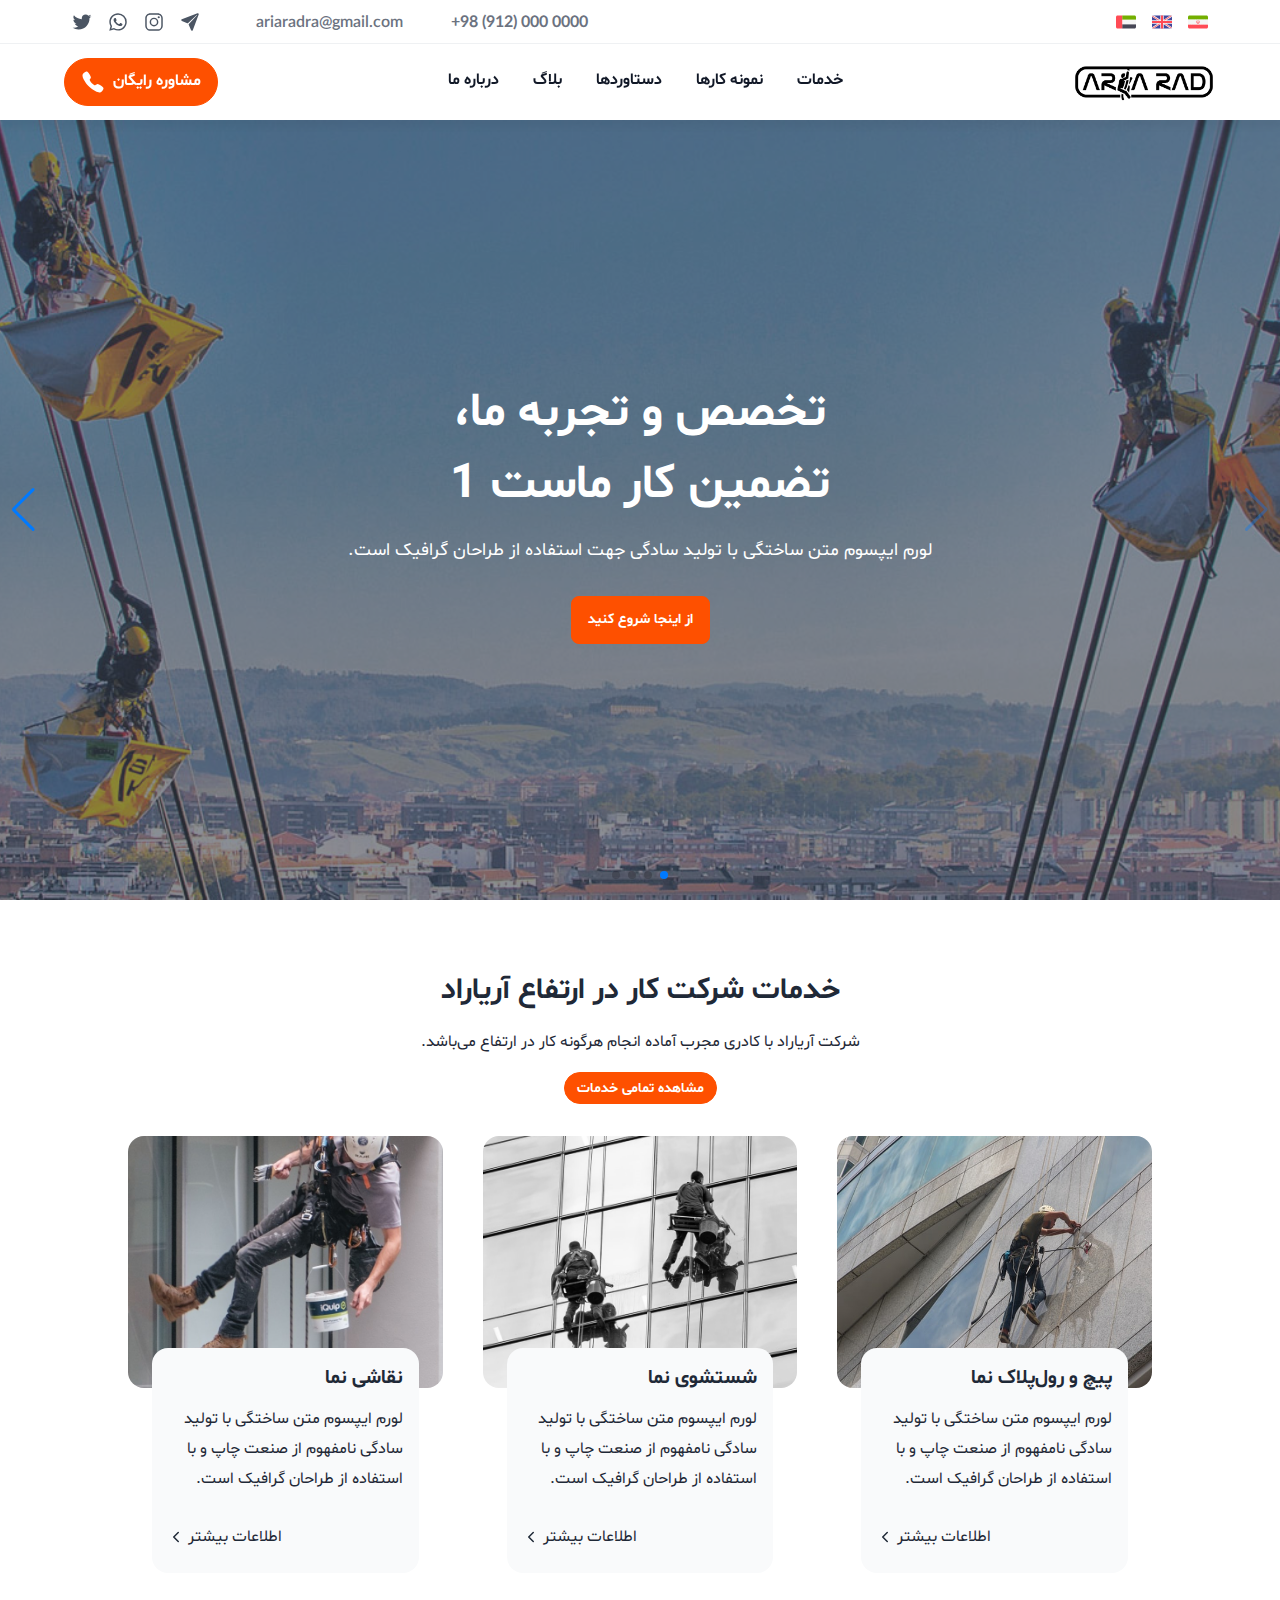
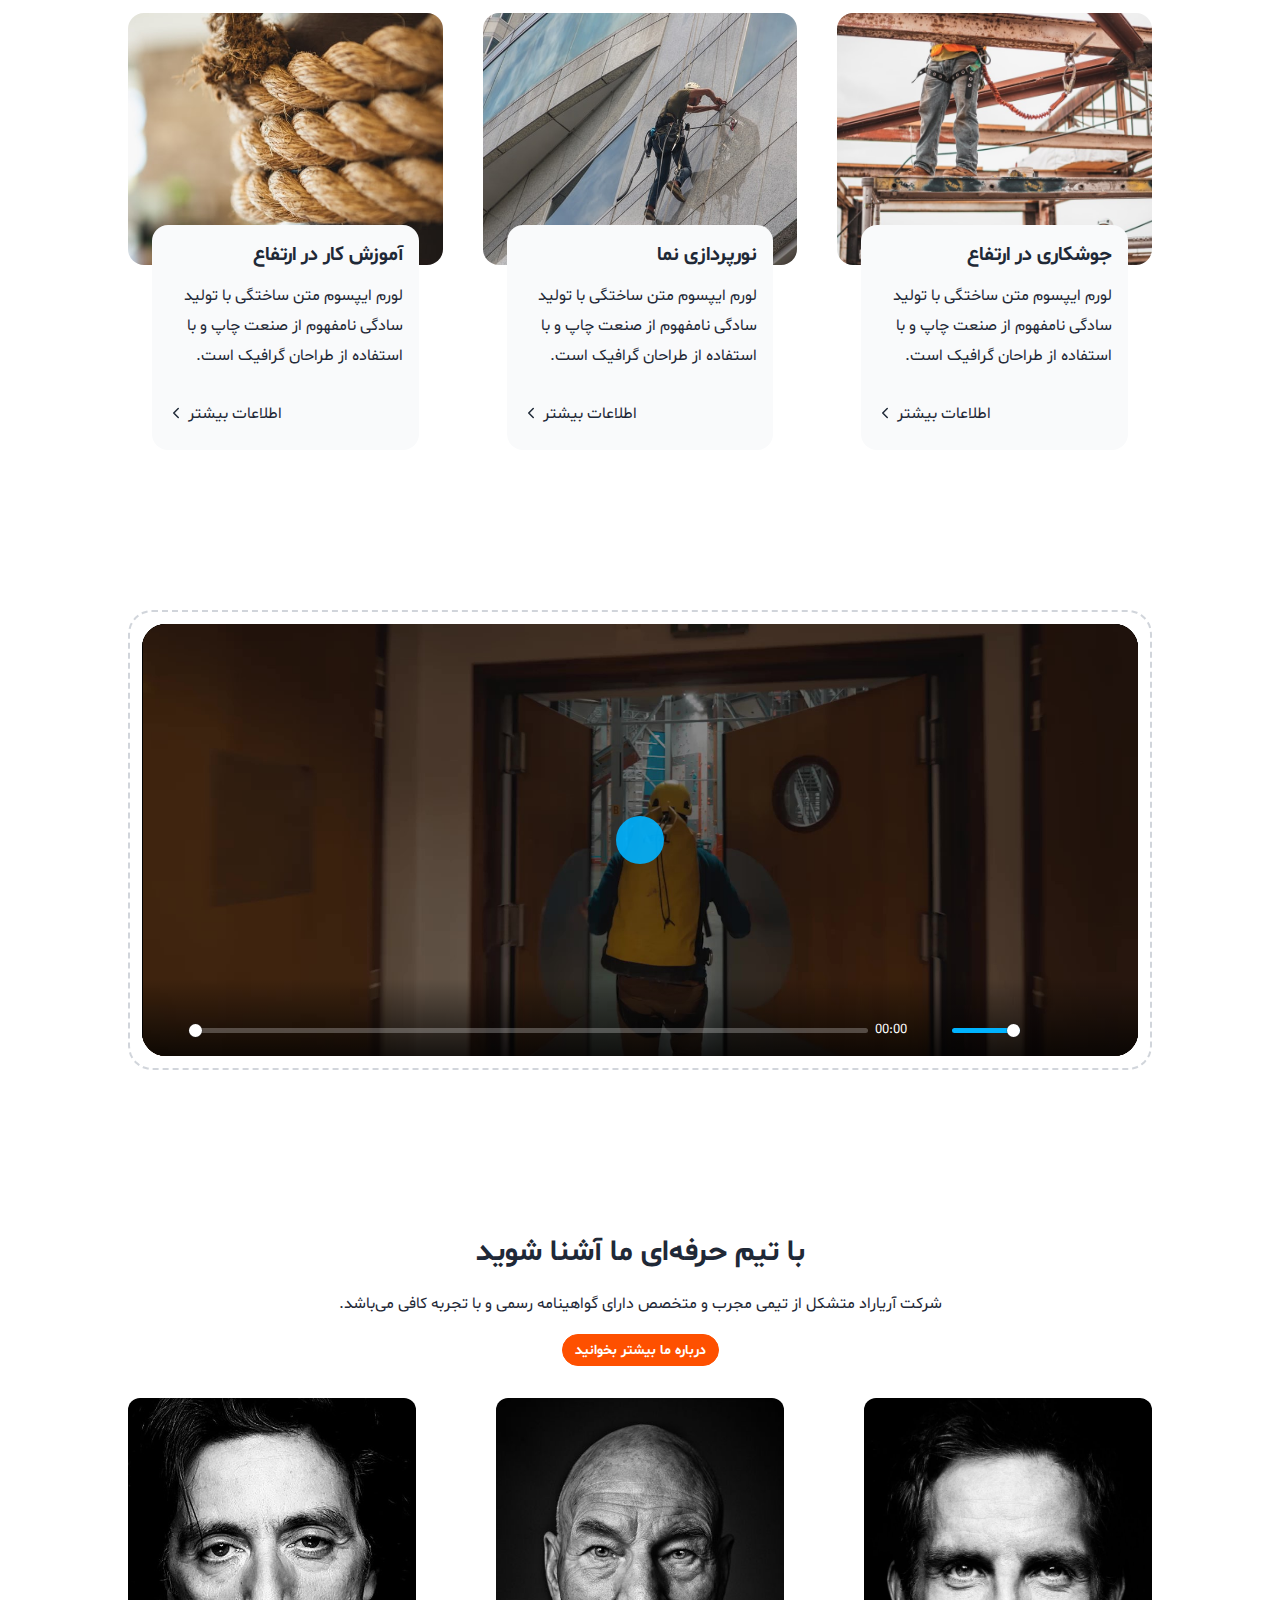
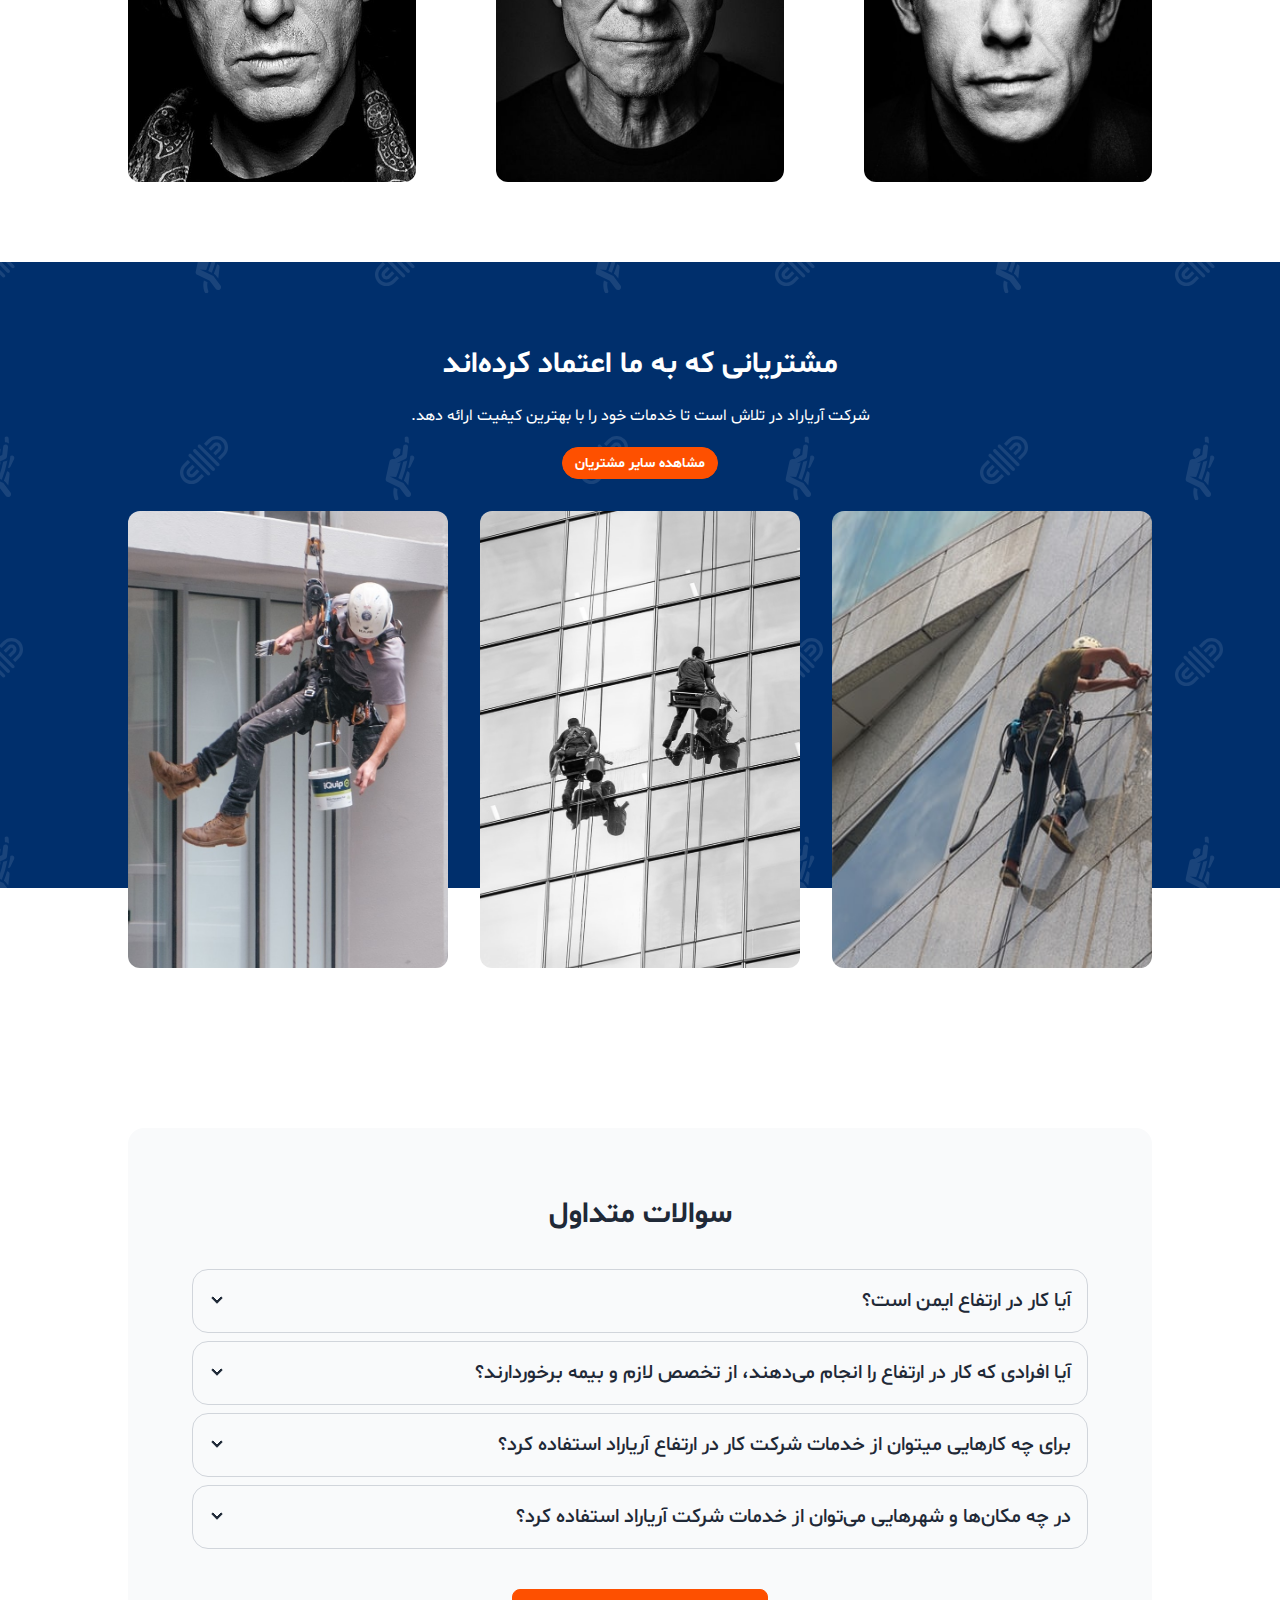
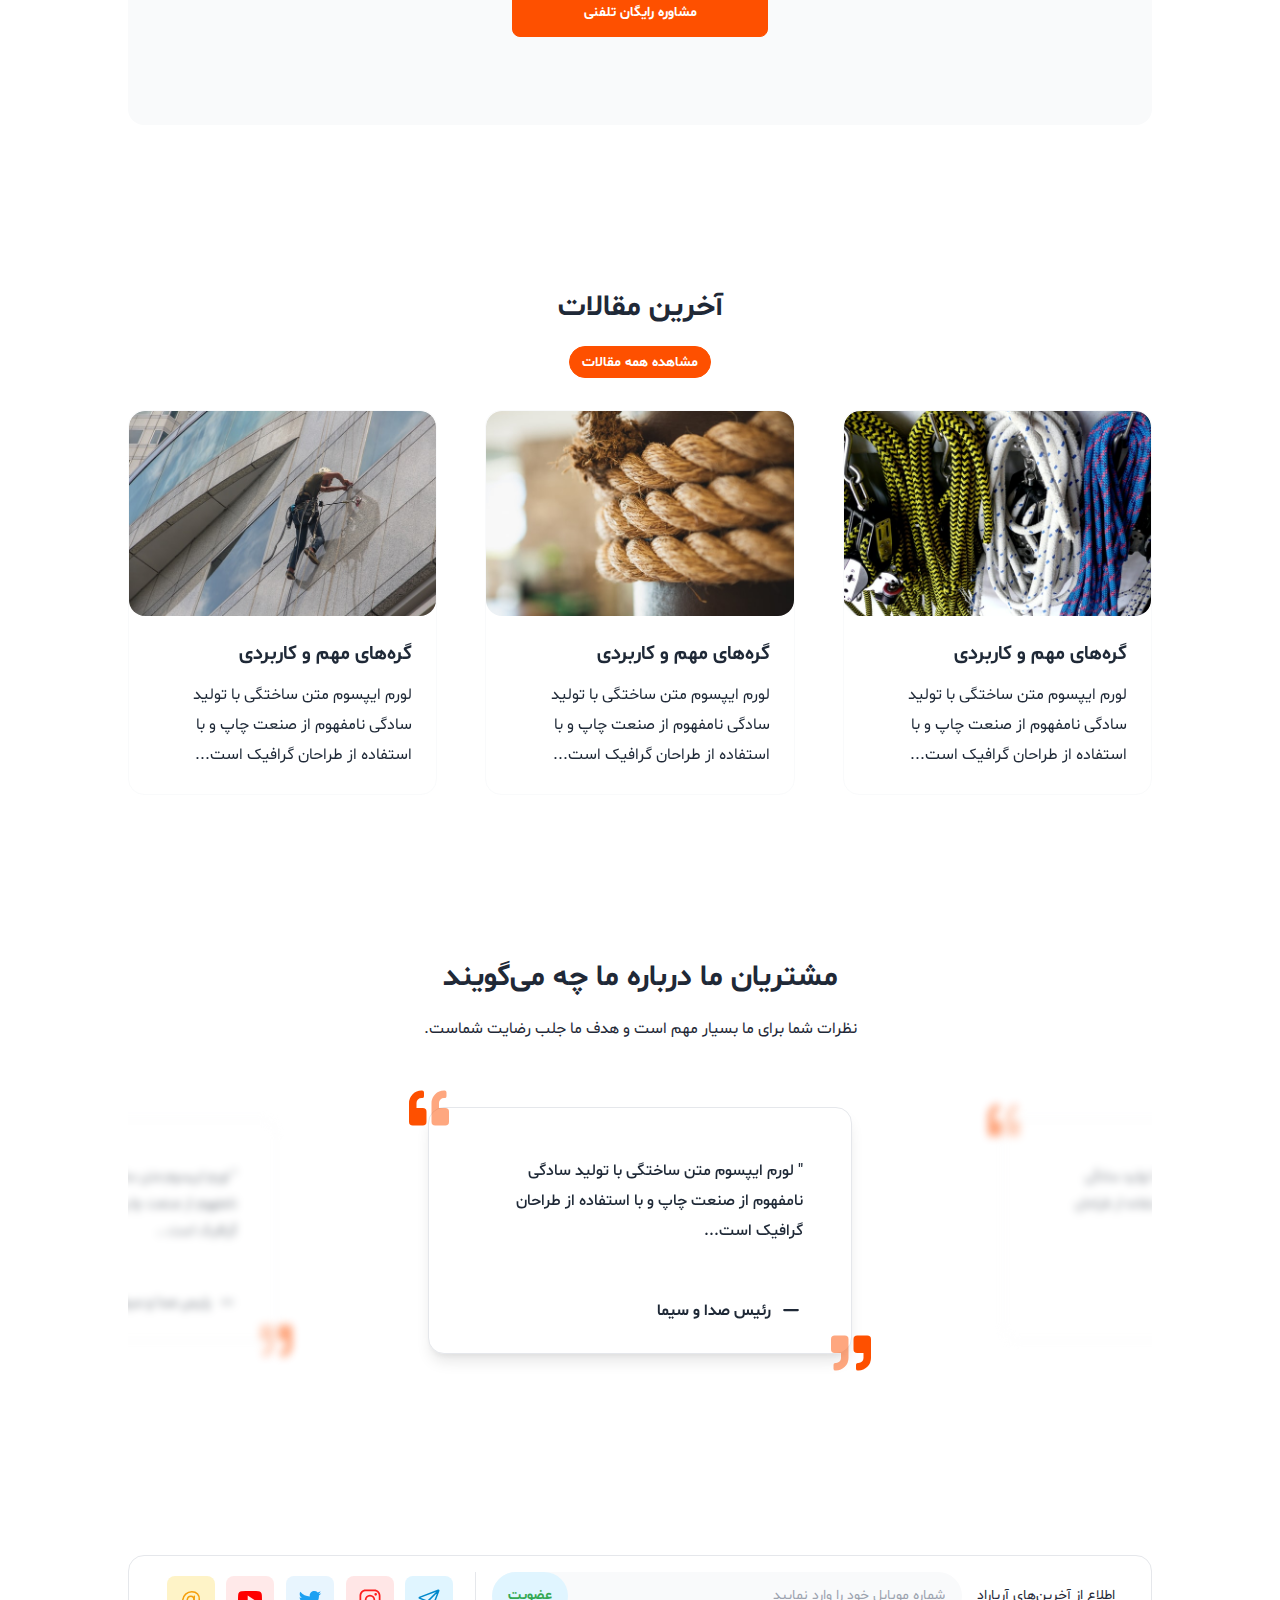
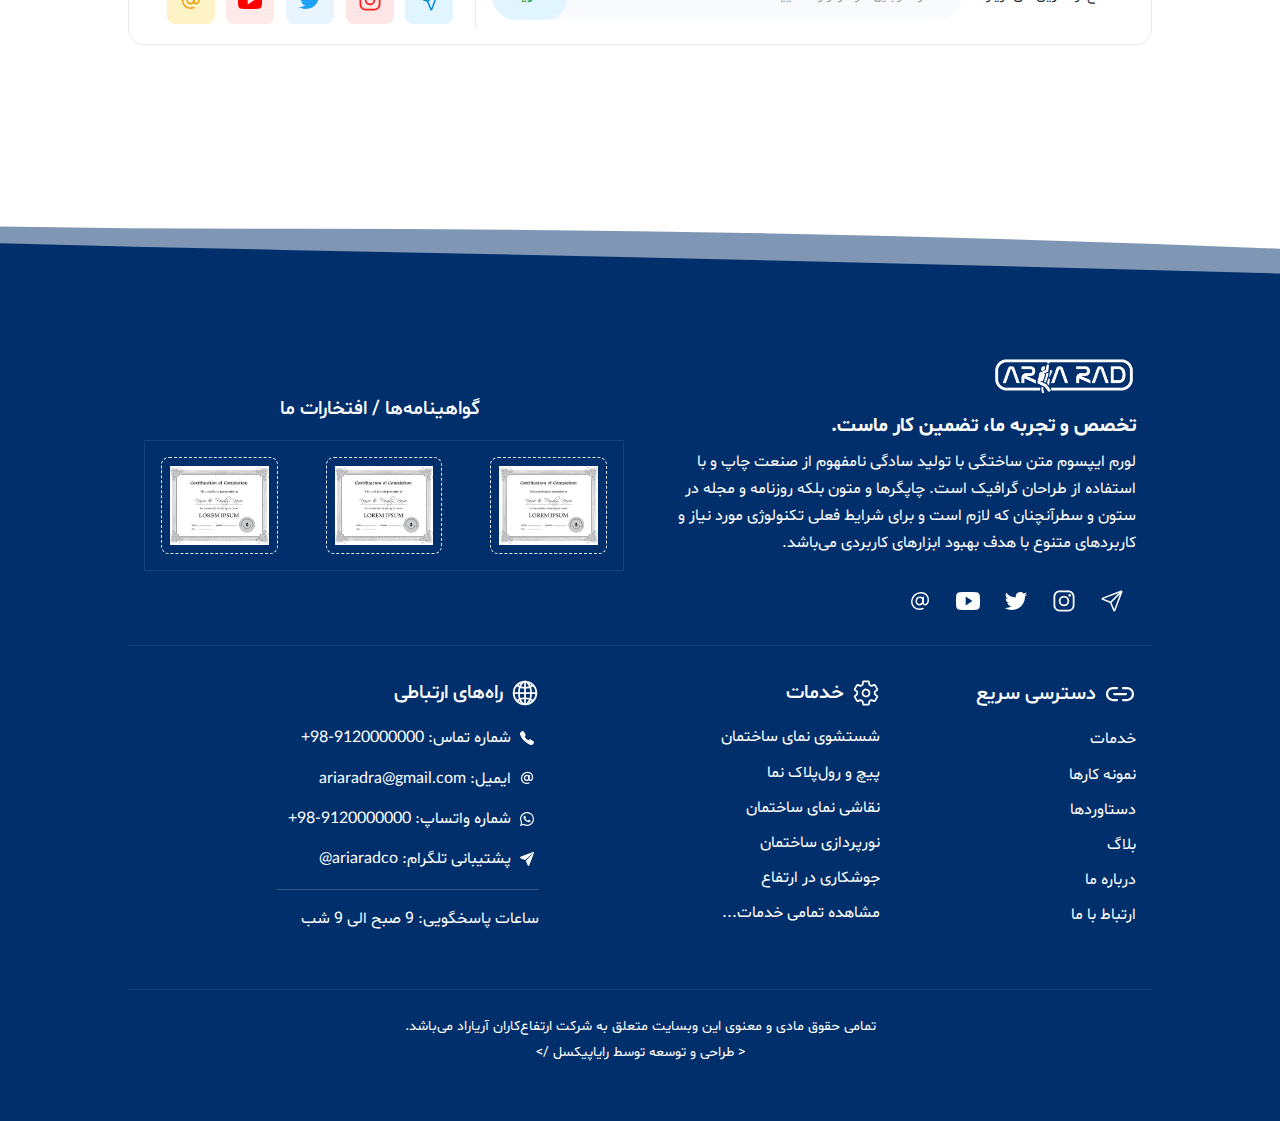
==== commit 2fcb1bb3: "+" ====
--- a/index.html
+++ b/index.html
@@ -37,7 +37,7 @@
     <!-- END: Default Head -->
 
     
-  <script type="module" crossorigin src="./assets/js/ignore2.js"></script>
+  <script type="module" crossorigin src="./assets/js/ignore4.js"></script>
     <link rel="modulepreload" href="./assets/js/index.js">
     <link rel="stylesheet" href="./assets/css/index.css">
   </head>
@@ -193,7 +193,7 @@
 
                 <!-- BEGIN: Site Logo Desktop -->
                 <div class="hidden lg:inline-block ml-8 mr-2 lg:ml-0 lg:mr-0">
-                    <a href="#">
+                    <a href="./">
                         <img src="./assets/img/logo.png" alt="" class="w-auto max-h-12" width="96" height="48"
                             loading="lazy" />
                         <span class="sr-only">Site Logo Desktop</span>
@@ -282,34 +282,31 @@
                 <!-- BEGIN: Nav Menu -->
                 <ul class="lg:flex lg:items-center lg:space-x-0 lg:h-max lg:min-h-nav">
                     <!-- BEGIN: Nav Menu Items -->
-                    <li class="active">
-                        <a href="#" class="btn text-base btn-ghost hover:bg-transparent w-full lg:w-none">
+                    <li>
+                        <a href="./services.html" class="btn text-base btn-ghost hover:bg-transparent w-full lg:w-none">
                             خدمات
                         </a>
                     </li>
                     <li>
-                        <a href="#" class="btn text-base btn-ghost hover:bg-transparent w-full lg:w-none">
+                        <a href="./customers.html"
+                            class="btn text-base btn-ghost hover:bg-transparent w-full lg:w-none">
                             نمونه کارها
                         </a>
                     </li>
                     <li>
-                        <a href="#" class="btn text-base btn-ghost hover:bg-transparent w-full lg:w-none">
+                        <a href="./certificates.html"
+                            class="btn text-base btn-ghost hover:bg-transparent w-full lg:w-none">
                             دستاوردها
                         </a>
                     </li>
                     <li>
-                        <a href="#" class="btn text-base btn-ghost hover:bg-transparent w-full lg:w-none">
+                        <a href="./blog.html" class="btn text-base btn-ghost hover:bg-transparent w-full lg:w-none">
                             بلاگ
                         </a>
                     </li>
                     <li>
-                        <a href="#" class="btn text-base btn-ghost hover:bg-transparent w-full lg:w-none">
+                        <a href="./about.html" class="btn text-base btn-ghost hover:bg-transparent w-full lg:w-none">
                             درباره ما
-                        </a>
-                    </li>
-                    <li>
-                        <a href="#" class="btn text-base btn-ghost hover:bg-transparent w-full lg:w-none">
-                            ارتباط با ما
                         </a>
                     </li>
                     <!-- END: Nav Menu Items -->
--- a/assets/css/index.css
+++ b/assets/css/index.css
@@ -1 +1 @@
-@font-face{font-family:"Shabnam";font-weight:normal;font-display:swap;src:url(../font/shabnam/Shabnam.woff2) format("woff2")}@font-face{font-family:"Shabnam";font-weight:bold;font-display:swap;src:url(../font/shabnam/Shabnam-Bold.woff2) format("woff2")}@font-face{font-family:"Shabnam";font-weight:100;font-display:swap;src:url(../font/shabnam/Shabnam-Thin.woff2) format("woff2")}@font-face{font-family:"Shabnam";font-weight:300;font-display:swap;src:url(../font/shabnam/Shabnam-Light.woff2) format("woff2")}@font-face{font-family:"Shabnam";font-weight:500;font-display:swap;src:url(../font/shabnam/Shabnam-Medium.woff2) format("woff2")}@font-face{font-family:"Lato";font-style:normal;font-weight:100;font-display:swap;text-rendering:optimizeLegibility;src:url(../font/lato/LatoLatin-Hairline.woff2) format("woff2");unicode-range:U+0000-00FF,U+0131,U+0152-0153,U+02BB-02BC,U+02C6,U+02DA,U+02DC,U+2000-206F,U+2074,U+20AC,U+2122,U+2191,U+2193,U+2212,U+2215,U+FEFF,U+FFFD}@font-face{font-family:"Lato";font-style:normal;font-weight:200;font-display:swap;text-rendering:optimizeLegibility;src:url(../font/lato/LatoLatin-Thin.woff2) format("woff2");unicode-range:U+0000-00FF,U+0131,U+0152-0153,U+02BB-02BC,U+02C6,U+02DA,U+02DC,U+2000-206F,U+2074,U+20AC,U+2122,U+2191,U+2193,U+2212,U+2215,U+FEFF,U+FFFD}@font-face{font-family:"Lato";font-style:normal;font-weight:300;font-display:swap;text-rendering:optimizeLegibility;src:url(../font/lato/LatoLatin-Light.woff2) format("woff2");unicode-range:U+0000-00FF,U+0131,U+0152-0153,U+02BB-02BC,U+02C6,U+02DA,U+02DC,U+2000-206F,U+2074,U+20AC,U+2122,U+2191,U+2193,U+2212,U+2215,U+FEFF,U+FFFD}@font-face{font-family:"Lato";font-style:normal;font-weight:400;font-display:swap;text-rendering:optimizeLegibility;src:url(../font/lato/LatoLatin-Regular.woff2) format("woff2");unicode-range:U+0000-00FF,U+0131,U+0152-0153,U+02BB-02BC,U+02C6,U+02DA,U+02DC,U+2000-206F,U+2074,U+20AC,U+2122,U+2191,U+2193,U+2212,U+2215,U+FEFF,U+FFFD}@font-face{font-family:"Lato";font-style:normal;font-weight:500;font-display:swap;text-rendering:optimizeLegibility;src:url(../font/lato/LatoLatin-Medium.woff2) format("woff2");unicode-range:U+0000-00FF,U+0131,U+0152-0153,U+02BB-02BC,U+02C6,U+02DA,U+02DC,U+2000-206F,U+2074,U+20AC,U+2122,U+2191,U+2193,U+2212,U+2215,U+FEFF,U+FFFD}@font-face{font-family:"Lato";font-style:normal;font-weight:600;font-display:swap;text-rendering:optimizeLegibility;src:url(../font/lato/LatoLatin-Semibold.woff2) format("woff2");unicode-range:U+0000-00FF,U+0131,U+0152-0153,U+02BB-02BC,U+02C6,U+02DA,U+02DC,U+2000-206F,U+2074,U+20AC,U+2122,U+2191,U+2193,U+2212,U+2215,U+FEFF,U+FFFD}@font-face{font-family:"Lato";font-style:normal;font-weight:700;font-display:swap;text-rendering:optimizeLegibility;src:url(../font/lato/LatoLatin-Bold.woff2) format("woff2");unicode-range:U+0000-00FF,U+0131,U+0152-0153,U+02BB-02BC,U+02C6,U+02DA,U+02DC,U+2000-206F,U+2074,U+20AC,U+2122,U+2191,U+2193,U+2212,U+2215,U+FEFF,U+FFFD}@font-face{font-family:"Lato";font-style:normal;font-weight:800;font-display:swap;text-rendering:optimizeLegibility;src:url(../font/lato/LatoLatin-Heavy.woff2) format("woff2");unicode-range:U+0000-00FF,U+0131,U+0152-0153,U+02BB-02BC,U+02C6,U+02DA,U+02DC,U+2000-206F,U+2074,U+20AC,U+2122,U+2191,U+2193,U+2212,U+2215,U+FEFF,U+FFFD}@font-face{font-family:"Lato";font-style:normal;font-weight:900;font-display:swap;text-rendering:optimizeLegibility;src:url(../font/lato/LatoLatin-Black.woff2) format("woff2");unicode-range:U+0000-00FF,U+0131,U+0152-0153,U+02BB-02BC,U+02C6,U+02DA,U+02DC,U+2000-206F,U+2074,U+20AC,U+2122,U+2191,U+2193,U+2212,U+2215,U+FEFF,U+FFFD}*,:before,:after{box-sizing:border-box}html{-moz-tab-size:4;-o-tab-size:4;tab-size:4}html{line-height:1.15;-webkit-text-size-adjust:100%}body{margin:0}body{font-family:system-ui,-apple-system,"Segoe UI",Roboto,Helvetica,Arial,sans-serif,"Apple Color Emoji","Segoe UI Emoji"}hr{height:0;color:inherit}abbr[title]{-webkit-text-decoration:underline dotted;text-decoration:underline dotted}b,strong{font-weight:bolder}code,kbd,samp,pre{font-family:ui-monospace,SFMono-Regular,Consolas,"Liberation Mono",Menlo,monospace;font-size:1em}small{font-size:80%}sub,sup{font-size:75%;line-height:0;position:relative;vertical-align:baseline}sub{bottom:-.25em}sup{top:-.5em}table{text-indent:0;border-color:inherit}button,input,optgroup,select,textarea{font-family:inherit;font-size:100%;line-height:1.15;margin:0}button,select{text-transform:none}button,[type=button]{-webkit-appearance:button}legend{padding:0}progress{vertical-align:baseline}summary{display:list-item}blockquote,dl,dd,h1,h2,h3,h4,h5,h6,hr,figure,p,pre{margin:0}button{background-color:transparent;background-image:none}fieldset{margin:0;padding:0}ol,ul{list-style:none;margin:0;padding:0}html{font-family:ui-sans-serif,system-ui,-apple-system,BlinkMacSystemFont,"Segoe UI",Roboto,"Helvetica Neue",Arial,"Noto Sans",sans-serif,"Apple Color Emoji","Segoe UI Emoji","Segoe UI Symbol","Noto Color Emoji";line-height:1.5}body{font-family:inherit;line-height:inherit}*,:before,:after{box-sizing:border-box;border-width:0;border-style:solid;border-color:currentColor}hr{border-top-width:1px}img{border-style:solid}textarea{resize:vertical}input::-moz-placeholder,textarea::-moz-placeholder{opacity:1;color:#9ca3af}input:-ms-input-placeholder,textarea:-ms-input-placeholder{opacity:1;color:#9ca3af}input::placeholder,textarea::placeholder{opacity:1;color:#9ca3af}button,[role=button]{cursor:pointer}table{border-collapse:collapse}h1,h2,h3,h4,h5,h6{font-size:inherit;font-weight:inherit}a{color:inherit;text-decoration:inherit}button,input,optgroup,select,textarea{padding:0;line-height:inherit;color:inherit}pre,code,kbd,samp{font-family:ui-monospace,SFMono-Regular,Menlo,Monaco,Consolas,"Liberation Mono","Courier New",monospace}img,svg,video,canvas,audio,iframe,embed,object{display:block;vertical-align:middle}img,video{max-width:100%;height:auto}[hidden]{display:none}*,:before,:after{--tw-border-opacity: 1;border-color:rgba(229,231,235,var(--tw-border-opacity))}:root{background-color:hsla(var(--b1)/var(--tw-bg-opacity,1));color:hsla(var(--bc)/var(--tw-text-opacity,1))}html{-webkit-tap-highlight-color:transparent}:root{--p: 259 94.4% 51.2%;--pf: 259 94.3% 41%;--pc: 0 0% 100%;--s: 314 100% 47.1%;--sf: 314 100% 37.1%;--sc: 0 0% 100%;--a: 174 60% 51%;--af: 174 59.8% 41%;--ac: 0 0% 100%;--n: 219 14.1% 27.8%;--nf: 222 13.4% 19%;--nc: 0 0% 100%;--b1: 0 0% 100%;--b2: 210 20% 98%;--b3: 216 12.2% 83.9%;--bc: 215 27.9% 16.9%;--in: 207 89.8% 53.9%;--su: 174 100% 29%;--wa: 36 100% 50%;--er: 14 100% 57.1%;--rounded-box: 1rem;--rounded-btn: .5rem;--rounded-badge: 1.9rem;--animation-btn: .25s;--animation-input: .2s;--padding-card: 2rem;--btn-text-case: uppercase;--btn-focus-scale: .95;--navbar-padding: .5rem;--border-btn: 1px;--tab-border: 1px;--tab-radius: .5rem;--tab-spacer: .5rem;--focus-ring: 2px;--focus-ring-offset: 2px;--glass-opacity: 30%;--glass-border-opacity: 10%;--glass-reflex-degree: 100deg;--glass-reflex-opacity: 10%;--glass-blur: 40px;--glass-text-shadow-opacity: 5%}.container{width:100%;margin-right:auto;margin-left:auto;padding-right:.5rem;padding-left:.5rem}@media (min-width: 375px){.container{max-width:375px;padding-right:1rem;padding-left:1rem}}@media (min-width: 480px){.container{max-width:480px}}@media (min-width: 640px){.container{max-width:640px;padding-right:2rem;padding-left:2rem}}@media (min-width: 768px){.container{max-width:768px;padding-right:4rem;padding-left:4rem}}@media (min-width: 1024px){.container{max-width:1024px;padding-right:6rem;padding-left:6rem}}@media (min-width: 1280px){.container{max-width:1280px;padding-right:8rem;padding-left:8rem}}@media (min-width: 1536px){.container{max-width:1536px;padding-right:10rem;padding-left:10rem}}.alert>:not([hidden])~:not([hidden]){--tw-space-y-reverse: 0;margin-top:calc(.5rem*(1 - var(--tw-space-y-reverse)));margin-bottom:calc(.5rem*var(--tw-space-y-reverse))}.alert{display:flex;flex-direction:column;align-items:center;justify-content:space-between;--tw-bg-opacity: 1;background-color:hsla(var(--b2)/var(--tw-bg-opacity,1));padding:1rem;border-radius:var(--rounded-box,1rem)}@media (min-width:768px){.alert>:not([hidden])~:not([hidden]){--tw-space-y-reverse: 0;margin-top:calc(0px*(1 - var(--tw-space-y-reverse)));margin-bottom:calc(0px*var(--tw-space-y-reverse))}.alert{flex-direction:row}}.alert>*{display:flex}.artboard{width:100%}.avatar{display:inline-flex;position:relative}.avatar>div{display:block;overflow:hidden}.avatar img{height:100%;-o-object-fit:cover;object-fit:cover;width:100%}.avatar.placeholder>div{display:flex;align-items:center;justify-content:center}.badge{display:inline-flex;align-items:center;justify-content:center;transition-property:background-color,border-color,color,fill,stroke,opacity,box-shadow,transform;transition-duration:.15s;transition-duration:.2s;transition-timing-function:cubic-bezier(.4,0,.2,1);height:1.25rem;font-size:.875rem;line-height:1.25rem;width:-webkit-fit-content;width:-moz-fit-content;width:fit-content;padding-right:.563rem;padding-left:.563rem;--tw-bg-opacity: 1;background-color:hsla(var(--n)/var(--tw-bg-opacity,1));--tw-border-opacity: 1;border-color:hsla(var(--n)/var(--tw-border-opacity,1));border-width:1px;--tw-text-opacity: 1;color:hsla(var(--nc)/var(--tw-text-opacity,1));border-radius:var(--rounded-badge,1.9rem)}.breadcrumbs{max-width:100%;overflow-x:auto;padding-top:.5rem;padding-bottom:.5rem}.breadcrumbs>ul{display:flex;align-items:center;white-space:nowrap;min-height:-webkit-min-content;min-height:-moz-min-content;min-height:min-content}.breadcrumbs>ul>li{display:flex;align-items:center}.breadcrumbs>ul>li>a{cursor:pointer;display:flex;align-items:center}.breadcrumbs>ul>li>a:hover{text-decoration:underline}.btn{border-color:transparent;border-color:hsla(var(--n)/var(--tw-border-opacity,1));cursor:pointer;display:inline-flex;flex-wrap:wrap;align-items:center;justify-content:center;flex-shrink:0;text-align:center;-webkit-user-select:none;-moz-user-select:none;-ms-user-select:none;user-select:none;transition-property:background-color,border-color,color,fill,stroke,opacity,box-shadow,transform;transition-duration:.15s;transition-duration:.2s;transition-timing-function:cubic-bezier(.4,0,.2,1);border-radius:var(--rounded-btn,.5rem);height:3rem;font-size:.875rem;line-height:1.25rem;line-height:2;padding-right:1rem;padding-left:1rem;min-height:3rem;font-weight:600;text-transform:uppercase;text-transform:var(--btn-text-case,uppercase);border-width:var(--border-btn,1px);-webkit-animation:button-pop var(--animation-btn,.25s) ease-out;animation:button-pop var(--animation-btn,.25s) ease-out;--tw-bg-opacity: 1;background-color:hsla(var(--n)/var(--tw-bg-opacity,1));--tw-border-opacity: 1;--tw-text-opacity: 1;color:hsla(var(--nc)/var(--tw-text-opacity,1))}.btn:focus{outline:2px solid transparent;outline-offset:2px}.btn-disabled,.btn[disabled]{pointer-events:none;--tw-bg-opacity: 1;--tw-bg-opacity: .2;background-color:hsla(var(--n)/var(--tw-bg-opacity,1));--tw-border-opacity: 0;--tw-text-opacity: 1;--tw-text-opacity: .2;color:hsla(var(--bc)/var(--tw-text-opacity,1))}.btn-square{height:3rem;padding:0;width:3rem}.btn-circle{border-radius:9999px;height:3rem;padding:0;width:3rem}.btn.loading,.btn.loading:hover{pointer-events:none}.btn.loading:before{border-radius:9999px;border-width:2px;height:1rem;margin-left:.5rem;width:1rem;-webkit-animation:spin 2s linear infinite;animation:spin 2s linear infinite;content:"";border-color:transparent transparent currentColor currentColor}@media (prefers-reduced-motion:reduce){.btn.loading:before{-webkit-animation:spin 10s linear infinite;animation:spin 10s linear infinite}}@-webkit-keyframes spin{0%{transform:rotate(0)}to{transform:rotate(-1turn)}}@keyframes spin{0%{transform:rotate(0)}to{transform:rotate(-1turn)}}.btn-group{display:flex;flex-wrap:wrap}.btn-group>input[type=radio].btn{-webkit-appearance:none;-moz-appearance:none;appearance:none}.btn-group>input[type=radio].btn:before{content:attr(data-title)}.card{display:flex;flex-direction:column;overflow:hidden;position:relative;border-radius:var(--rounded-box,1rem)}.card:focus{outline:2px solid transparent;outline-offset:2px}.card-body{display:flex;flex-direction:column;flex:1 1 auto;padding:var(--padding-card,2rem)}.card figure,.card figure>*{width:100%}.card-actions{display:flex;flex-wrap:wrap;align-items:flex-start;margin-right:-.25rem;margin-left:-.25rem}.card-actions>*{margin:.25rem}.card.image-full{display:grid}.card.image-full:before{position:relative;content:"";--tw-bg-opacity: 1;background-color:hsla(var(--n)/var(--tw-bg-opacity,1));opacity:.75;z-index:10;border-radius:var(--rounded-box,1rem)}.card.image-full:before,.card.image-full>*{grid-column-start:1;grid-row-start:1}.card.image-full>figure img{height:100%;-o-object-fit:cover;object-fit:cover}.card.image-full>.card-body{position:relative;--tw-text-opacity: 1;color:hsla(var(--nc)/var(--tw-text-opacity,1));z-index:20}.carousel{display:flex;overflow-x:scroll;-ms-scroll-snap-type:x mandatory;scroll-snap-type:x mandatory;scroll-behavior:smooth;-ms-overflow-style:none;scrollbar-width:none}.carousel-vertical{flex-direction:column;overflow-y:scroll;-ms-scroll-snap-type:y mandatory;scroll-snap-type:y mandatory}.carousel-item{box-sizing:content-box;display:flex;flex:none;scroll-snap-align:start}.carousel-center .carousel-item{scroll-snap-align:center}.carousel-end .carousel-item{scroll-snap-align:end}.checkbox:focus{outline:2px solid transparent;outline-offset:2px}.collapse{display:grid;overflow:hidden;position:relative;outline:2px solid transparent;outline-offset:2px}.collapse-content,.collapse-title,.collapse>input[type=checkbox]{grid-column-start:1;grid-row-start:1}.collapse>input[type=checkbox]{-webkit-appearance:none;-moz-appearance:none;appearance:none;opacity:0}.collapse-content{overflow:hidden;grid-row-start:2;max-height:0;padding-right:1rem;padding-left:1rem;cursor:unset;transition:padding .2s ease-in-out,background-color .2s ease-in-out}.collapse-open .collapse-content,.collapse:focus:not(.collapse-close) .collapse-content,.collapse:not(.collapse-close) input[type=checkbox]:checked~.collapse-content{max-height:9000px;--tw-bg-opacity: 1;--tw-bg-opacity: .1;background-color:hsla(var(--bc)/var(--tw-bg-opacity,1));opacity:1;padding-bottom:1rem;transition:padding .2s ease-in-out,background-color .2s ease-in-out}:root .countdown{line-height:1em}.countdown{display:inline-flex}.countdown>*{height:1em;display:inline-block;overflow-y:hidden}.countdown>:before{position:relative;content:"00\a 01\a 02\a 03\a 04\a 05\a 06\a 07\a 08\a 09\a 10\a 11\a 12\a 13\a 14\a 15\a 16\a 17\a 18\a 19\a 20\a 21\a 22\a 23\a 24\a 25\a 26\a 27\a 28\a 29\a 30\a 31\a 32\a 33\a 34\a 35\a 36\a 37\a 38\a 39\a 40\a 41\a 42\a 43\a 44\a 45\a 46\a 47\a 48\a 49\a 50\a 51\a 52\a 53\a 54\a 55\a 56\a 57\a 58\a 59\a 60\a 61\a 62\a 63\a 64\a 65\a 66\a 67\a 68\a 69\a 70\a 71\a 72\a 73\a 74\a 75\a 76\a 77\a 78\a 79\a 80\a 81\a 82\a 83\a 84\a 85\a 86\a 87\a 88\a 89\a 90\a 91\a 92\a 93\a 94\a 95\a 96\a 97\a 98\a 99\a";white-space:pre;top:calc(var(--value)*-1em);text-align:center;transition:all 1s cubic-bezier(1,0,0,1)}.divider{display:flex;align-items:center;height:1rem;margin-top:1rem;margin-bottom:1rem}.divider:after,.divider:before{content:"";flex-grow:1;--tw-bg-opacity: 1;--tw-bg-opacity: var(--tw-border-opacity,.1);background-color:hsla(var(--bc)/var(--tw-bg-opacity,1));height:.125rem}.drawer{display:grid;overflow:hidden}.drawer.drawer-end .drawer-toggle~.drawer-side>.drawer-overlay+*{justify-self:end;--tw-translate-x: 100%}.drawer.drawer-end .drawer-toggle:checked~.drawer-side>.drawer-overlay+*{--tw-translate-x: 0px}.drawer-toggle{-webkit-appearance:none;-moz-appearance:none;appearance:none;height:0;opacity:0;position:absolute;width:0}.drawer-toggle~.drawer-content{max-height:100vh;overflow-y:auto;z-index:0;grid-column-start:1;grid-row-start:1;transition-property:all;transition-duration:.15s;transition-duration:.3s;transition-timing-function:cubic-bezier(.4,0,.2,1)}.drawer-toggle~.drawer-side{display:grid;max-height:100vh;grid-column-start:1;grid-row-start:1}.drawer-toggle~.drawer-side>.drawer-overlay{opacity:0;visibility:hidden;grid-column-start:1;grid-row-start:1;--tw-bg-opacity: 1;background-color:hsla(var(--nf)/var(--tw-bg-opacity,1));cursor:pointer;transition-property:all;transition-duration:.15s;transition-duration:.3s;transition-timing-function:cubic-bezier(.4,0,.2,1)}.drawer-toggle~.drawer-side>.drawer-overlay+*{z-index:10;grid-column-start:1;grid-row-start:1;--tw-translate-x: 0;--tw-translate-x: -100%;--tw-translate-y: 0;--tw-rotate: 0;--tw-skew-x: 0;--tw-skew-y: 0;--tw-scale-x: 1;--tw-scale-y: 1;transform:translate(var(--tw-translate-x)) translateY(var(--tw-translate-y)) rotate(var(--tw-rotate)) skew(var(--tw-skew-x)) skewY(var(--tw-skew-y)) scaleX(var(--tw-scale-x)) scaleY(var(--tw-scale-y));transition-property:all;transition-duration:.15s;transition-duration:.3s;transition-timing-function:cubic-bezier(.4,0,.2,1)}.drawer-toggle:checked~.drawer-side{overflow-y:auto}.drawer-toggle:checked~.drawer-side>.drawer-overlay{visibility:visible;opacity:.4}.drawer-toggle:checked~.drawer-side>.drawer-overlay+*{--tw-translate-x: 0px}@media (min-width:1024px){.drawer-mobile{grid-auto-columns:-webkit-max-content auto;grid-auto-columns:max-content auto}.drawer-mobile>.drawer-toggle~.drawer-content{height:auto}@media (min-width:1024px){.drawer-mobile>.drawer-toggle~.drawer-content{grid-column-start:2}}@media (min-width:1024px){.drawer-mobile>.drawer-toggle~.drawer-side>.drawer-overlay{visibility:visible}}@media (min-width:1024px){.drawer-mobile>.drawer-toggle~.drawer-side>.drawer-overlay+*{--tw-translate-x: 0px}}@media (min-width:1024px){.drawer-mobile.drawer-end>.drawer-toggle~.drawer-content{grid-column-start:1}}@media (min-width:1024px){.drawer-mobile.drawer-end>.drawer-toggle~.drawer-side{grid-column-start:2}}@media (min-width:1024px){.drawer-mobile.drawer-end>.drawer-toggle~.drawer-side>.drawer-overlay{visibility:visible}}@media (min-width:1024px){.drawer-mobile.drawer-end>.drawer-toggle~.drawer-side>.drawer-overlay+*{--tw-translate-x: 0px}}.drawer-mobile>.drawer-toggle~.drawer-side{overflow-y:auto}.drawer-mobile.drawer-end{grid-auto-columns:auto -webkit-max-content;grid-auto-columns:auto max-content}.drawer-mobile.drawer-end>.drawer-toggle~.drawer-content{height:auto}.drawer-mobile.drawer-end>.drawer-toggle~.drawer-side{overflow-y:auto}}@media (min-width:1024px){.drawer-mobile>.drawer-toggle:checked~.drawer-content{--tw-translate-x: 0px}}.dropdown{display:inline-block;position:relative}.dropdown>:focus{outline:2px solid transparent;outline-offset:2px}.dropdown .dropdown-content{opacity:0;position:absolute;visibility:hidden;z-index:50;--tw-translate-x: 0;--tw-translate-y: 0;--tw-rotate: 0;--tw-skew-x: 0;--tw-skew-y: 0;--tw-scale-x: 1;--tw-scale-x: .95;--tw-scale-y: 1;--tw-scale-y: .95;transform:translate(var(--tw-translate-x)) translateY(var(--tw-translate-y)) rotate(var(--tw-rotate)) skew(var(--tw-skew-x)) skewY(var(--tw-skew-y)) scaleX(var(--tw-scale-x)) scaleY(var(--tw-scale-y));transform-origin:top;transition-property:background-color,border-color,color,fill,stroke,opacity,box-shadow,transform;transition-duration:.15s;transition-duration:.2s;transition-timing-function:cubic-bezier(.4,0,.2,1)}.dropdown-end .dropdown-content{left:0}.dropdown-left .dropdown-content{top:0;bottom:auto;left:100%;transform-origin:left}.dropdown-right .dropdown-content{top:0;bottom:auto;right:100%;transform-origin:right}.dropdown-top .dropdown-content{top:auto;bottom:100%;transform-origin:bottom}.dropdown-end.dropdown-right .dropdown-content{bottom:0;top:auto}.dropdown-end.dropdown-left .dropdown-content{bottom:0;top:auto}.dropdown.dropdown-hover:hover .dropdown-content,.dropdown.dropdown-open .dropdown-content,.dropdown:not(.dropdown-hover):focus-within .dropdown-content,.dropdown:not(.dropdown-hover):focus .dropdown-content{opacity:1;visibility:visible}.footer{display:grid;place-items:start;width:100%;grid-auto-flow:row;font-size:.875rem;line-height:1.25rem;-moz-column-gap:1rem;column-gap:1rem;row-gap:2.5rem}.footer>*{display:grid;place-items:start;grid-auto-flow:row;gap:.5rem}.footer-center{place-items:center;text-align:center}.footer-center>*{place-items:center}@media (min-width:48rem){.footer{grid-auto-flow:column}.footer-center{grid-auto-flow:row dense}}.form-control{display:flex;flex-direction:column}.label{display:flex;align-items:center;justify-content:space-between;-webkit-user-select:none;-moz-user-select:none;-ms-user-select:none;user-select:none;padding:.5rem .25rem}.hero{background-position:50%;background-size:cover;display:grid;place-items:center;width:100%}.hero>*{grid-column-start:1;grid-row-start:1}.hero-overlay{height:100%;width:100%;grid-column-start:1;grid-row-start:1;--tw-bg-opacity: 1;--tw-bg-opacity: .5;background-color:hsla(var(--n)/var(--tw-bg-opacity,1))}.hero-content{display:flex;align-items:center;justify-content:center;z-index:0;max-width:80rem;padding:1rem;gap:1rem}.indicator{display:inline-flex;position:relative;width:-webkit-fit-content;width:-moz-fit-content;width:fit-content}.indicator .indicator-item{z-index:1;position:absolute;--tw-translate-x: 0;--tw-translate-x: 50%;--tw-translate-y: 0;--tw-translate-y: -50%;--tw-rotate: 0;--tw-skew-x: 0;--tw-skew-y: 0;--tw-scale-x: 1;--tw-scale-y: 1;transform:translate(var(--tw-translate-x)) translateY(var(--tw-translate-y)) rotate(var(--tw-rotate)) skew(var(--tw-skew-x)) skewY(var(--tw-skew-y)) scaleX(var(--tw-scale-x)) scaleY(var(--tw-scale-y));top:0;left:0;bottom:auto;right:auto}.indicator .indicator-item.indicator-start{right:0;left:auto;--tw-translate-x: -50%}.indicator .indicator-item.indicator-center{left:50%;right:50%;--tw-translate-x: -50%}.indicator .indicator-item.indicator-end{left:0;right:auto;--tw-translate-x: 50%}.indicator .indicator-item.indicator-bottom{bottom:0;top:auto;--tw-translate-y: 50%}.indicator .indicator-item.indicator-middle{top:50%;bottom:50%;--tw-translate-y: -50%}.indicator .indicator-item.indicator-top{top:0;bottom:auto;--tw-translate-y: -50%}.input{flex-shrink:1;transition-property:background-color,border-color,color,fill,stroke,opacity,box-shadow,transform;transition-duration:.15s;transition-duration:.2s;transition-timing-function:cubic-bezier(.4,0,.2,1);height:3rem;font-size:.875rem;line-height:1.25rem;line-height:2;padding-right:1rem;padding-left:1rem;--tw-bg-opacity: 1;background-color:hsla(var(--b1)/var(--tw-bg-opacity,1));--tw-border-opacity: 1;--tw-border-opacity: 0;border-color:hsla(var(--bc)/var(--tw-border-opacity,1));border-width:1px;border-radius:var(--rounded-btn,.5rem)}.input:focus{outline:2px solid transparent;outline-offset:2px;box-shadow:0 0 0 2px hsl(var(--b1)),0 0 0 4px hsla(var(--bc)/.2)}.kbd{display:inline-flex;align-items:center;justify-content:center;--tw-bg-opacity: 1;background-color:hsla(var(--b2)/var(--tw-bg-opacity,1));--tw-border-opacity: 1;--tw-border-opacity: .2;border-color:hsla(var(--nf)/var(--tw-border-opacity,1));border-width:1px;padding-right:.5rem;padding-left:.5rem;border-radius:var(--rounded-btn,.5rem);border-bottom-width:2px;min-height:2.2em;min-width:2.2em}.link{cursor:pointer;text-decoration:underline}.link-hover{text-decoration:none}.link-hover:hover{text-decoration:underline}.mask{-webkit-mask-size:contain;mask-size:contain;-webkit-mask-repeat:no-repeat;mask-repeat:no-repeat;-webkit-mask-position:center;mask-position:center}.menu{display:flex;flex-direction:column;overflow:hidden}.menu.horizontal{display:inline-flex;flex-direction:row}.menu.horizontal li{flex-direction:row}.menu li{display:flex;flex-direction:column;align-items:stretch}.menu li>a,.menu li>span{display:flex;align-items:center;transition-property:background-color,border-color,color,fill,stroke,opacity,box-shadow,transform;transition-duration:.15s;transition-duration:.2s;transition-timing-function:cubic-bezier(.4,0,.2,1);padding:.75rem 1.25rem;color:currentColor}.menu li>a{cursor:pointer}.menu li>a:focus{outline:2px solid transparent;outline-offset:2px}.menu li.disabled>a,.menu li.disabled>span{cursor:auto;--tw-text-opacity: 1;--tw-text-opacity: .2;color:hsla(var(--bc)/var(--tw-text-opacity,1))}.mockup-code{overflow:hidden;overflow-x:auto;position:relative;--tw-bg-opacity: 1;background-color:hsla(var(--n)/var(--tw-bg-opacity,1));padding-top:1.25rem;padding-bottom:1.25rem;--tw-text-opacity: 1;color:hsla(var(--nc)/var(--tw-text-opacity,1));border-radius:var(--rounded-box,1rem)}.mockup-code pre[data-prefix]:before{content:attr(data-prefix);display:inline-block;text-align:left;opacity:.5;width:2rem}.mockup-window{overflow:hidden;overflow-x:auto;position:relative;padding-top:1.25rem;border-radius:var(--rounded-box,1rem)}.mockup-window pre[data-prefix]:before{content:attr(data-prefix);display:inline-block;text-align:left}.modal{display:flex;align-items:flex-end;justify-content:center;opacity:0;pointer-events:none;position:fixed;top:0;left:0;bottom:0;right:0;visibility:hidden;z-index:999;--tw-bg-opacity: 1;--tw-bg-opacity: .4;background-color:hsla(var(--nf)/var(--tw-bg-opacity,1));transition-property:background-color,border-color,color,fill,stroke,opacity,box-shadow,transform;transition-duration:.15s;transition-duration:.2s;transition-timing-function:cubic-bezier(.4,0,.2,1)}@media (min-width:640px){.modal{align-items:center}}@media (min-width:640px){.modal-box{max-width:32rem;--tw-scale-x: .9;--tw-scale-y: .9;--tw-translate-y: 0px;border-bottom-right-radius:var(--rounded-box,1rem);border-bottom-left-radius:var(--rounded-box,1rem)}}.modal-open,.modal-toggle:checked~.modal,.modal:target{opacity:1;pointer-events:auto;visibility:visible}.modal-action{display:flex;justify-content:flex-end;margin-top:1.5rem}.modal-toggle{-webkit-appearance:none;-moz-appearance:none;appearance:none;height:0;opacity:0;position:absolute;width:0}.navbar{display:flex;align-items:center;padding:var(--navbar-padding,.5rem);min-height:4rem}.navbar>*{display:flex;align-items:center}.navbar-start{width:50%;justify-content:flex-start}.navbar-center{flex-shrink:0}.navbar-end{width:50%;justify-content:flex-end}.progress{-webkit-appearance:none;-moz-appearance:none;appearance:none;overflow:hidden;position:relative;width:100%;height:.5rem;border-radius:var(--rounded-box,1rem)}.radio:focus{outline:2px solid transparent;outline-offset:2px}.range{cursor:pointer;height:1.25rem;width:100%;-webkit-appearance:none;--range-shdw: var(--bc);background-color:transparent}.range:focus{outline:none}.select{-webkit-appearance:none;-moz-appearance:none;appearance:none;cursor:pointer;display:inline-flex;flex-shrink:0;-webkit-user-select:none;-moz-user-select:none;-ms-user-select:none;user-select:none;height:3rem;font-size:.875rem;line-height:1.25rem;line-height:2;padding-right:1rem;padding-left:2.5rem;min-height:3rem;--tw-bg-opacity: 1;background-color:hsla(var(--b1)/var(--tw-bg-opacity,1));--tw-border-opacity: 1;--tw-border-opacity: 0;border-color:hsla(var(--bc)/var(--tw-border-opacity,1));border-width:1px;font-weight:600;transition-property:background-color,border-color,color,fill,stroke,opacity,box-shadow,transform;transition-duration:.15s;transition-duration:.2s;transition-timing-function:cubic-bezier(.4,0,.2,1);border-radius:var(--rounded-btn,.5rem);background-image:linear-gradient(-45deg,transparent 50%,currentColor 0),linear-gradient(-135deg,currentColor 50%,transparent 0);background-position:calc(100% - (100% - 20px)) calc(1px + 50%),calc(100% - (100% - 16px)) calc(1px + 50%);background-size:4px 4px,4px 4px;background-repeat:no-repeat}.select:focus{outline:2px solid transparent;outline-offset:2px;box-shadow:0 0 0 2px hsl(var(--b1)),0 0 0 4px hsla(var(--bc)/.2)}.select-disabled,.select[disabled]{pointer-events:none;--tw-bg-opacity: 1;background-color:hsla(var(--b2)/var(--tw-bg-opacity,1));--tw-border-opacity: 1;border-color:hsla(var(--b2)/var(--tw-border-opacity,1));cursor:not-allowed;--tw-text-opacity: .2}.stack{display:inline-grid;place-items:center;align-items:flex-end}.stack>*{grid-column-start:1;grid-row-start:1;transform:translateY(1rem)scale(.9);z-index:1;width:100%;opacity:.6}.stack>:nth-child(2){transform:translateY(.5rem)scale(.95);z-index:2;opacity:.8}.stack>:first-child{transform:translateY(0)scale(1);z-index:3;opacity:1}.stats{display:inline-grid;overflow:hidden;overflow-x:auto;grid-auto-flow:column;border-radius:var(--rounded-box,1rem)}.stat{display:inline-grid;width:100%;-moz-column-gap:1.5rem;column-gap:1.5rem;grid-template-columns:1fr auto;--tw-bg-opacity: 1;background-color:hsla(var(--b1)/var(--tw-bg-opacity,1));padding:1rem 1.5rem;--tw-text-opacity: 1;color:hsla(var(--bc)/var(--tw-text-opacity,1))}.stat-figure{place-self:center;justify-self:end;grid-column-start:2;grid-row:span 3/span 3;grid-row-start:1}.stat-title{white-space:nowrap;grid-column-start:1;opacity:.5}.stat-value{white-space:nowrap;grid-column-start:1;font-weight:800;font-size:2.25rem;line-height:2.5rem}.stat-desc{white-space:nowrap;grid-column-start:1;font-size:.875rem;line-height:1.25rem;opacity:.5}.stat-actions{white-space:nowrap;grid-column-start:1;margin-top:1rem}.stats.grid-flow-row{grid-auto-rows:minmax(0,1fr)}.steps{counter-reset:step;grid-auto-columns:1fr;display:inline-grid;overflow:hidden;overflow-x:auto;grid-auto-flow:column}.steps .step{display:grid;place-items:center;text-align:center;grid-template-columns:repeat(1,minmax(0,1fr));grid-template-rows:repeat(2,minmax(0,1fr));grid-template-rows:40px 1fr;min-width:4rem}.tabs{display:flex;flex-wrap:wrap;align-items:flex-end}.tab{cursor:pointer;display:inline-flex;flex-wrap:wrap;align-items:center;justify-content:center;position:relative;text-align:center;-webkit-user-select:none;-moz-user-select:none;-ms-user-select:none;user-select:none;height:2rem;font-size:.875rem;line-height:1.25rem;line-height:2;--tab-padding: 1rem;--tw-text-opacity: 1;--tw-text-opacity: .5;color:hsla(var(--bc)/var(--tw-text-opacity,1));padding-right:var(--tab-padding,1rem);padding-left:var(--tab-padding,1rem)}.table{position:relative;text-align:right}.table th:first-child{position:sticky;position:-webkit-sticky;right:0;z-index:10}.textarea{flex-shrink:1;transition-property:background-color,border-color,color,fill,stroke,opacity,box-shadow,transform;transition-duration:.15s;transition-duration:.2s;transition-timing-function:cubic-bezier(.4,0,.2,1);font-size:.875rem;line-height:1.25rem;line-height:2;padding:.5rem 1rem;min-height:3rem;--tw-bg-opacity: 1;background-color:hsla(var(--b1)/var(--tw-bg-opacity,1));--tw-border-opacity: 1;--tw-border-opacity: 0;border-color:hsla(var(--bc)/var(--tw-border-opacity,1));border-width:1px;border-radius:var(--rounded-btn,.5rem)}.textarea:focus{outline:2px solid transparent;outline-offset:2px;box-shadow:0 0 0 2px hsl(var(--b1)),0 0 0 4px hsla(var(--bc)/.2)}.toggle:focus{outline:2px solid transparent;outline-offset:2px}.tooltip{display:inline-block;position:relative;--tooltip-offset: calc(100% + 1px + var(--tooltip-tail, 0px));text-align:center;--tooltip-tail: 3px;--tooltip-color: hsl(var(--n));--tooltip-text-color: hsl(var(--nc));--tooltip-tail-offset: calc(100% + 1px - var(--tooltip-tail))}.tooltip:before{position:absolute;pointer-events:none;content:attr(data-tip);transform:translate(50%);top:auto;right:50%;left:auto;bottom:var(--tooltip-offset);border-radius:.25rem;font-size:.875rem;line-height:1.25rem;max-width:20rem;padding:.25rem .5rem;background-color:var(--tooltip-color);color:var(--tooltip-text-color);width:-webkit-max-content;width:-moz-max-content;width:max-content}.tooltip-bottom:before{transform:translate(50%);top:var(--tooltip-offset);right:50%;left:auto;bottom:auto}.tooltip-left:before{transform:translateY(-50%);top:50%;right:auto;left:var(--tooltip-offset);bottom:auto}.tooltip-right:before{transform:translateY(-50%);top:50%;right:var(--tooltip-offset);left:auto;bottom:auto}.avatar-group{display:flex;overflow:hidden}.avatar-group .avatar{--tw-border-opacity: 1;border-color:hsla(var(--b1)/var(--tw-border-opacity,1));border-radius:9999px;border-width:4px;overflow:hidden}.btn .badge{--tw-bg-opacity: 1;background-color:hsla(var(--b1)/var(--tw-bg-opacity,1));border-color:transparent;--tw-text-opacity: 1;color:hsla(var(--bc)/var(--tw-text-opacity,1))}.btn .badge-outline{background-color:transparent;--tw-border-opacity: 1;border-color:hsla(var(--b2)/var(--tw-border-opacity,1));--tw-text-opacity: 1;color:hsla(var(--b2)/var(--tw-text-opacity,1))}.btn-outline .badge{--tw-border-opacity: 1;border-color:hsla(var(--nf)/var(--tw-border-opacity,1));--tw-text-opacity: 1;color:hsla(var(--nc)/var(--tw-text-opacity,1))}.btn-outline.btn-primary .badge{--tw-bg-opacity: 1;background-color:hsla(var(--p)/var(--tw-bg-opacity,1));--tw-border-opacity: 1;border-color:hsla(var(--p)/var(--tw-border-opacity,1));--tw-text-opacity: 1;color:hsla(var(--pc)/var(--tw-text-opacity,1))}.btn-outline.btn-secondary .badge{--tw-bg-opacity: 1;background-color:hsla(var(--s)/var(--tw-bg-opacity,1));--tw-border-opacity: 1;border-color:hsla(var(--s)/var(--tw-border-opacity,1));--tw-text-opacity: 1;color:hsla(var(--sc)/var(--tw-text-opacity,1))}.btn-outline.btn-accent .badge{--tw-bg-opacity: 1;background-color:hsla(var(--a)/var(--tw-bg-opacity,1));--tw-border-opacity: 1;border-color:hsla(var(--a)/var(--tw-border-opacity,1));--tw-text-opacity: 1;color:hsla(var(--ac)/var(--tw-text-opacity,1))}.btn-outline .badge.outline{background-color:transparent;--tw-border-opacity: 1;border-color:hsla(var(--nf)/var(--tw-border-opacity,1))}.btn-outline.btn-primary .badge-outline{background-color:transparent;--tw-border-opacity: 1;border-color:hsla(var(--p)/var(--tw-border-opacity,1));--tw-text-opacity: 1;color:hsla(var(--p)/var(--tw-text-opacity,1))}.btn-outline.btn-secondary .badge-outline{background-color:transparent;--tw-border-opacity: 1;border-color:hsla(var(--s)/var(--tw-border-opacity,1));--tw-text-opacity: 1;color:hsla(var(--s)/var(--tw-text-opacity,1))}.btn-outline.btn-accent .badge-outline{background-color:transparent;--tw-border-opacity: 1;border-color:hsla(var(--a)/var(--tw-border-opacity,1));--tw-text-opacity: 1;color:hsla(var(--a)/var(--tw-text-opacity,1))}.btn-outline:hover .badge{--tw-bg-opacity: 1;background-color:hsla(var(--b2)/var(--tw-bg-opacity,1));--tw-border-opacity: 1;border-color:hsla(var(--b2)/var(--tw-border-opacity,1));--tw-text-opacity: 1;color:hsla(var(--bc)/var(--tw-text-opacity,1))}.btn-outline:hover .badge.outline{--tw-border-opacity: 1;border-color:hsla(var(--b2)/var(--tw-border-opacity,1));--tw-text-opacity: 1;color:hsla(var(--nc)/var(--tw-text-opacity,1))}.btn-outline.btn-primary:hover .badge{--tw-bg-opacity: 1;background-color:hsla(var(--pc)/var(--tw-bg-opacity,1));--tw-border-opacity: 1;border-color:hsla(var(--pc)/var(--tw-border-opacity,1));--tw-text-opacity: 1;color:hsla(var(--p)/var(--tw-text-opacity,1))}.btn-outline.btn-primary:hover .badge.outline{--tw-bg-opacity: 1;background-color:hsla(var(--pf)/var(--tw-bg-opacity,1));--tw-border-opacity: 1;border-color:hsla(var(--pc)/var(--tw-border-opacity,1));--tw-text-opacity: 1;color:hsla(var(--pc)/var(--tw-text-opacity,1))}.btn-outline.btn-secondary:hover .badge{--tw-bg-opacity: 1;background-color:hsla(var(--sc)/var(--tw-bg-opacity,1));--tw-border-opacity: 1;border-color:hsla(var(--sc)/var(--tw-border-opacity,1));--tw-text-opacity: 1;color:hsla(var(--s)/var(--tw-text-opacity,1))}.btn-outline.btn-secondary:hover .badge.outline{--tw-bg-opacity: 1;background-color:hsla(var(--sf)/var(--tw-bg-opacity,1));--tw-border-opacity: 1;border-color:hsla(var(--sc)/var(--tw-border-opacity,1));--tw-text-opacity: 1;color:hsla(var(--sc)/var(--tw-text-opacity,1))}.btn-outline.btn-accent:hover .badge{--tw-bg-opacity: 1;background-color:hsla(var(--ac)/var(--tw-bg-opacity,1));--tw-border-opacity: 1;border-color:hsla(var(--ac)/var(--tw-border-opacity,1));--tw-text-opacity: 1;color:hsla(var(--a)/var(--tw-text-opacity,1))}.btn-outline.btn-accent:hover .badge.outline{--tw-bg-opacity: 1;background-color:hsla(var(--af)/var(--tw-bg-opacity,1));--tw-border-opacity: 1;border-color:hsla(var(--ac)/var(--tw-border-opacity,1));--tw-text-opacity: 1;color:hsla(var(--ac)/var(--tw-text-opacity,1))}.breadcrumbs>ul>li>a:focus{outline:2px solid transparent;outline-offset:2px}.breadcrumbs>ul>li>a:focus-visible{border-radius:var(--rounded-badge,1.9rem);box-shadow:0 0 0 2px currentColor}.breadcrumbs>ul>li+:before{content:"";display:block;height:.375rem;margin-right:.5rem;margin-left:.75rem;opacity:.4;width:.375rem;--tw-translate-x: 0;--tw-translate-y: 0;--tw-rotate: 0;--tw-rotate: 45deg;--tw-skew-x: 0;--tw-skew-y: 0;--tw-scale-x: 1;--tw-scale-y: 1;transform:translate(var(--tw-translate-x)) translateY(var(--tw-translate-y)) rotate(var(--tw-rotate)) skew(var(--tw-skew-x)) skewY(var(--tw-skew-y)) scaleX(var(--tw-scale-x)) scaleY(var(--tw-scale-y));border-top:1px solid;border-left:1px solid}.btn:active:focus,.btn:active:hover{-webkit-animation:none;animation:none;transform:scale(var(--btn-focus-scale,.95))}.btn-active,.btn:hover{--tw-bg-opacity: 1;background-color:hsla(var(--nf)/var(--tw-bg-opacity,1));--tw-border-opacity: 1;border-color:hsla(var(--nf)/var(--tw-border-opacity,1))}.btn:focus-visible{box-shadow:0 0 0 2px hsl(var(--b1)),0 0 0 4px hsl(var(--nf))}.btn-primary{--tw-bg-opacity: 1;background-color:hsla(var(--p)/var(--tw-bg-opacity,1));--tw-border-opacity: 1;border-color:hsla(var(--p)/var(--tw-border-opacity,1));--tw-text-opacity: 1;color:hsla(var(--pc)/var(--tw-text-opacity,1))}.btn-primary.btn-active,.btn-primary:hover{--tw-bg-opacity: 1;background-color:hsla(var(--pf)/var(--tw-bg-opacity,1));--tw-border-opacity: 1;border-color:hsla(var(--pf)/var(--tw-border-opacity,1))}.btn-primary:focus-visible{box-shadow:0 0 0 2px hsl(var(--b1)),0 0 0 4px hsl(var(--p))}.btn-secondary{--tw-bg-opacity: 1;background-color:hsla(var(--s)/var(--tw-bg-opacity,1));--tw-border-opacity: 1;border-color:hsla(var(--s)/var(--tw-border-opacity,1));--tw-text-opacity: 1;color:hsla(var(--sc)/var(--tw-text-opacity,1))}.btn-secondary.btn-active,.btn-secondary:hover{--tw-bg-opacity: 1;background-color:hsla(var(--sf)/var(--tw-bg-opacity,1));--tw-border-opacity: 1;border-color:hsla(var(--sf)/var(--tw-border-opacity,1))}.btn-secondary:focus-visible{box-shadow:0 0 0 2px hsl(var(--b1)),0 0 0 4px hsl(var(--s))}.btn-accent{--tw-bg-opacity: 1;background-color:hsla(var(--a)/var(--tw-bg-opacity,1));--tw-border-opacity: 1;border-color:hsla(var(--a)/var(--tw-border-opacity,1));--tw-text-opacity: 1;color:hsla(var(--ac)/var(--tw-text-opacity,1))}.btn-accent.btn-active,.btn-accent:hover{--tw-bg-opacity: 1;background-color:hsla(var(--af)/var(--tw-bg-opacity,1));--tw-border-opacity: 1;border-color:hsla(var(--af)/var(--tw-border-opacity,1))}.btn-accent:focus-visible{box-shadow:0 0 0 2px hsl(var(--b1)),0 0 0 4px hsl(var(--a))}.btn-info{--tw-bg-opacity: 1;background-color:hsla(var(--in)/var(--tw-bg-opacity,1));--tw-border-opacity: 1;border-color:hsla(var(--in)/var(--tw-border-opacity,1));--tw-text-opacity: 1;color:hsla(var(--b2)/var(--tw-text-opacity,1))}.btn-info.btn-active,.btn-info:hover{--tw-bg-opacity: 1;background-color:hsla(var(--in)/var(--tw-bg-opacity,1));--tw-border-opacity: 1;border-color:hsla(var(--in)/var(--tw-border-opacity,1))}.btn-info:focus-visible{box-shadow:0 0 0 2px hsl(var(--b1)),0 0 0 4px hsl(var(--in))}.btn-success{--tw-bg-opacity: 1;background-color:hsla(var(--su)/var(--tw-bg-opacity,1));--tw-border-opacity: 1;border-color:hsla(var(--su)/var(--tw-border-opacity,1));--tw-text-opacity: 1;color:hsla(var(--b2)/var(--tw-text-opacity,1))}.btn-success.btn-active,.btn-success:hover{--tw-bg-opacity: 1;background-color:hsla(var(--su)/var(--tw-bg-opacity,1));--tw-border-opacity: 1;border-color:hsla(var(--su)/var(--tw-border-opacity,1))}.btn-success:focus-visible{box-shadow:0 0 0 2px hsl(var(--b1)),0 0 0 4px hsl(var(--su))}.btn-warning{--tw-bg-opacity: 1;background-color:hsla(var(--wa)/var(--tw-bg-opacity,1));--tw-border-opacity: 1;border-color:hsla(var(--wa)/var(--tw-border-opacity,1));--tw-text-opacity: 1;color:hsla(var(--b2)/var(--tw-text-opacity,1))}.btn-warning.btn-active,.btn-warning:hover{--tw-bg-opacity: 1;background-color:hsla(var(--wa)/var(--tw-bg-opacity,1));--tw-border-opacity: 1;border-color:hsla(var(--wa)/var(--tw-border-opacity,1))}.btn-warning:focus-visible{box-shadow:0 0 0 2px hsl(var(--b1)),0 0 0 4px hsl(var(--wa))}.btn-error{--tw-bg-opacity: 1;background-color:hsla(var(--er)/var(--tw-bg-opacity,1));--tw-border-opacity: 1;border-color:hsla(var(--er)/var(--tw-border-opacity,1));--tw-text-opacity: 1;color:hsla(var(--b2)/var(--tw-text-opacity,1))}.btn-error.btn-active,.btn-error:hover{--tw-bg-opacity: 1;background-color:hsla(var(--er)/var(--tw-bg-opacity,1));--tw-border-opacity: 1;border-color:hsla(var(--er)/var(--tw-border-opacity,1))}.btn-error:focus-visible{box-shadow:0 0 0 2px hsl(var(--b1)),0 0 0 4px hsl(var(--er))}.btn.glass.btn-active,.btn.glass:hover{--glass-opacity: 25%;--glass-border-opacity: 15%}.btn.glass:focus-visible{box-shadow:0 0 0 2px currentColor}.btn-ghost{background-color:transparent;border-color:transparent;border-width:1px;color:currentColor}.btn-ghost.btn-active,.btn-ghost:hover{--tw-bg-opacity: 1;--tw-bg-opacity: .2;background-color:hsla(var(--bc)/var(--tw-bg-opacity,1));--tw-border-opacity: 0}.btn-ghost:focus-visible{box-shadow:0 0 0 2px currentColor}.btn-link{background-color:transparent;border-color:transparent;--tw-text-opacity: 1;color:hsla(var(--p)/var(--tw-text-opacity,1))}.btn-link.btn-active,.btn-link:hover{background-color:transparent;border-color:transparent;text-decoration:underline}.btn-link:focus-visible{box-shadow:0 0 0 2px currentColor}.btn-outline{background-color:transparent;border-color:currentColor;--tw-text-opacity: 1;color:hsla(var(--bc)/var(--tw-text-opacity,1))}.btn-outline:hover{--tw-bg-opacity: 1;background-color:hsla(var(--bc)/var(--tw-bg-opacity,1));--tw-border-opacity: 1;border-color:hsla(var(--bc)/var(--tw-border-opacity,1));--tw-text-opacity: 1;color:hsla(var(--b1)/var(--tw-text-opacity,1))}.btn-outline.btn-primary{--tw-text-opacity: 1;color:hsla(var(--p)/var(--tw-text-opacity,1))}.btn-outline.btn-primary:hover{--tw-bg-opacity: 1;background-color:hsla(var(--pf)/var(--tw-bg-opacity,1));--tw-border-opacity: 1;border-color:hsla(var(--pf)/var(--tw-border-opacity,1));--tw-text-opacity: 1;color:hsla(var(--pc)/var(--tw-text-opacity,1))}.btn-outline.btn-secondary{--tw-text-opacity: 1;color:hsla(var(--s)/var(--tw-text-opacity,1))}.btn-outline.btn-secondary:hover{--tw-bg-opacity: 1;background-color:hsla(var(--sf)/var(--tw-bg-opacity,1));--tw-border-opacity: 1;border-color:hsla(var(--sf)/var(--tw-border-opacity,1));--tw-text-opacity: 1;color:hsla(var(--sc)/var(--tw-text-opacity,1))}.btn-outline.btn-accent{--tw-text-opacity: 1;color:hsla(var(--a)/var(--tw-text-opacity,1))}.btn-outline.btn-accent:hover{--tw-bg-opacity: 1;background-color:hsla(var(--af)/var(--tw-bg-opacity,1));--tw-border-opacity: 1;border-color:hsla(var(--af)/var(--tw-border-opacity,1));--tw-text-opacity: 1;color:hsla(var(--ac)/var(--tw-text-opacity,1))}.btn.loading.btn-circle:before,.btn.loading.btn-square:before{margin-left:0}.btn.loading.btn-lg:before,.btn.loading.btn-xl:before{height:1.25rem;width:1.25rem}.btn.loading.btn-sm:before,.btn.loading.btn-xs:before{height:.75rem;width:.75rem}.btn-group>.btn-active,.btn-group>input[type=radio]:checked.btn{--tw-bg-opacity: 1;background-color:hsla(var(--p)/var(--tw-bg-opacity,1));--tw-border-opacity: 1;border-color:hsla(var(--p)/var(--tw-border-opacity,1));--tw-text-opacity: 1;color:hsla(var(--pc)/var(--tw-text-opacity,1))}.btn-group>.btn-active:focus-visible,.btn-group>input[type=radio]:checked.btn:focus-visible{box-shadow:0 0 0 2px hsl(var(--b1)),0 0 0 4px hsl(var(--p))}.btn-group>.btn:not(:first-child){border-top-right-radius:0;border-bottom-right-radius:0;margin-right:-1px}.btn-group>.btn:not(:last-child){border-top-left-radius:0;border-bottom-left-radius:0}@-webkit-keyframes button-pop{0%{transform:scale(var(--btn-focus-scale,.95))}40%{transform:scale(1.02)}to{transform:scale(1)}}@keyframes button-pop{0%{transform:scale(var(--btn-focus-scale,.95))}40%{transform:scale(1.02)}to{transform:scale(1)}}.card:focus-visible{box-shadow:0 0 0 2px currentColor}.card.bordered{--tw-border-opacity: 1;border-color:hsla(var(--b2)/var(--tw-border-opacity,1));border-width:1px}.card.compact .card-body{font-size:.875rem;line-height:1.25rem;padding:1rem}.card.compact .card-title{margin-bottom:.25rem}.card-title{font-weight:600;font-size:1.25rem;line-height:1.75rem;margin-bottom:.75rem}.card-actions:first-child{margin-bottom:.5rem}.card-actions:last-child{margin-top:1.5rem}.carousel::-webkit-scrollbar{display:none}.checkbox{--chkbg: var(--bc);--chkfg: var(--b1);-webkit-appearance:none;-moz-appearance:none;appearance:none;--tw-border-opacity: 1;--tw-border-opacity: .2;border-color:hsla(var(--bc)/var(--tw-border-opacity,1));border-width:1px;cursor:pointer;height:1.5rem;width:1.5rem;border-radius:var(--rounded-btn,.5rem)}.checkbox:focus-visible{box-shadow:0 0 0 2px hsl(var(--b1)),0 0 0 4px hsl(var(--bc))}.checkbox:checked{--tw-bg-opacity: 1;background-color:hsla(var(--bc)/var(--tw-bg-opacity,1));background-repeat:no-repeat;-webkit-animation:checkmark var(--animation-input,.2s) ease-in-out;animation:checkmark var(--animation-input,.2s) ease-in-out;background-image:linear-gradient(45deg,transparent 65%,hsl(var(--chkbg)) 0),linear-gradient(-45deg,transparent 75%,hsl(var(--chkbg)) 0),linear-gradient(45deg,hsl(var(--chkbg)) 40%,transparent 0),linear-gradient(-45deg,hsl(var(--chkbg)) 30%,hsl(var(--chkfg)) 0,hsl(var(--chkfg)) 40%,transparent 0),linear-gradient(45deg,hsl(var(--chkfg)) 50%,hsl(var(--chkbg)) 0)}.checkbox-primary{--chkbg: var(--p);--chkfg: var(--pc);--tw-border-opacity: 1;border-color:hsla(var(--p)/var(--tw-border-opacity,1))}.checkbox-primary:hover{--tw-border-opacity: 1;border-color:hsla(var(--p)/var(--tw-border-opacity,1))}.checkbox-primary:focus-visible{box-shadow:0 0 0 2px hsl(var(--b1)),0 0 0 4px hsl(var(--p))}.checkbox-primary:checked{--tw-bg-opacity: 1;background-color:hsla(var(--p)/var(--tw-bg-opacity,1));--tw-border-opacity: 1;border-color:hsla(var(--p)/var(--tw-border-opacity,1));--tw-text-opacity: 1;color:hsla(var(--pc)/var(--tw-text-opacity,1))}.checkbox-secondary{--chkbg: var(--s);--chkfg: var(--sc);--tw-border-opacity: 1;border-color:hsla(var(--s)/var(--tw-border-opacity,1))}.checkbox-secondary:hover{--tw-border-opacity: 1;border-color:hsla(var(--s)/var(--tw-border-opacity,1))}.checkbox-secondary:focus-visible{box-shadow:0 0 0 2px hsl(var(--b1)),0 0 0 4px hsl(var(--s))}.checkbox-secondary:checked{--tw-bg-opacity: 1;background-color:hsla(var(--s)/var(--tw-bg-opacity,1));--tw-border-opacity: 1;border-color:hsla(var(--s)/var(--tw-border-opacity,1));--tw-text-opacity: 1;color:hsla(var(--sc)/var(--tw-text-opacity,1))}.checkbox-accent{--chkbg: var(--a);--chkfg: var(--ac);--tw-border-opacity: 1;border-color:hsla(var(--a)/var(--tw-border-opacity,1))}.checkbox-accent:hover{--tw-border-opacity: 1;border-color:hsla(var(--a)/var(--tw-border-opacity,1))}.checkbox-accent:focus-visible{box-shadow:0 0 0 2px hsl(var(--b1)),0 0 0 4px hsl(var(--a))}.checkbox-accent:checked{--tw-bg-opacity: 1;background-color:hsla(var(--a)/var(--tw-bg-opacity,1));--tw-border-opacity: 1;border-color:hsla(var(--a)/var(--tw-border-opacity,1));--tw-text-opacity: 1;color:hsla(var(--ac)/var(--tw-text-opacity,1))}.checkbox:disabled{--tw-bg-opacity: 1;background-color:hsla(var(--bc)/var(--tw-bg-opacity,1));border-color:transparent;cursor:not-allowed;opacity:.2}@-webkit-keyframes checkmark{0%{background-position-y:5px}50%{background-position-y:-2px}to{background-position-y:0}}@keyframes checkmark{0%{background-position-y:5px}50%{background-position-y:-2px}to{background-position-y:0}}.checkbox-mark{display:none}.collapse-arrow .collapse-title:after{display:block;height:.5rem;position:absolute;width:.5rem;transition-property:all;transition-duration:.15s;transition-duration:.3s;transition-timing-function:cubic-bezier(.4,0,.2,1);top:1.4rem;left:1.4rem;content:"";transform-origin:25% 75%;transform:rotate(-45deg);box-shadow:-2px 2px}.collapse-plus .collapse-title:after{display:block;height:.5rem;position:absolute;width:.5rem;transition-property:all;transition-duration:.15s;transition-duration:.3s;transition-timing-function:cubic-bezier(.4,0,.2,1);top:.9rem;left:1.4rem;content:"+"}.collapse:not(.collapse-open):not(.collapse-close) .collapse-title,.collapse:not(.collapse-open):not(.collapse-close) input[type=checkbox]{cursor:pointer}.collapse:focus:not(.collapse-open):not(.collapse-close) .collapse-title{cursor:unset}.collapse-title,.collapse>input[type=checkbox]{padding:1rem;width:100%;min-height:3.75rem;transition:background-color .2s ease-in-out}.collapse:not(.collapse-close) input[type=checkbox]:focus~.collapse-title{--tw-bg-opacity: 1;--tw-bg-opacity: .1;background-color:hsla(var(--bc)/var(--tw-bg-opacity,1))}.collapse-open .collapse-title,.collapse:focus:not(.collapse-close) .collapse-title,.collapse:not(.collapse-close) input[type=checkbox]:checked~.collapse-title{--tw-bg-opacity: 1;--tw-bg-opacity: .1;background-color:hsla(var(--bc)/var(--tw-bg-opacity,1));outline:2px solid transparent;outline-offset:2px}.collapse-arrow:focus:not(.collapse-close) .collapse-title:after,.collapse-arrow:not(.collapse-close) input[type=checkbox]:checked~.collapse-title:after,.collapse-open.collapse-arrow .collapse-title:after{transform:rotate(-225deg)}.collapse-open.collapse-plus .collapse-title:after,.collapse-plus:focus:not(.collapse-close) .collapse-title:after,.collapse-plus:not(.collapse-close) input[type=checkbox]:checked~.collapse-title:after{content:"\2212"}.divider:not(:empty):before{margin-left:1rem}.divider:not(:empty):after{margin-right:1rem}.drawer.drawer-end .drawer-toggle:checked~.drawer-content{--tw-translate-x: -.5rem}.drawer-toggle:checked~.drawer-content{--tw-translate-x: .5rem}.drawer-toggle:focus-visible~.drawer-content .drawer-button{box-shadow:0 0 0 2px hsl(var(--b1)),0 0 0 4px hsl(var(--nf))}.drawer-toggle:focus-visible~.drawer-content .drawer-button.btn-primary{box-shadow:0 0 0 2px hsl(var(--b1)),0 0 0 4px hsl(var(--p))}.drawer-toggle:focus-visible~.drawer-content .drawer-button.btn-secondary{box-shadow:0 0 0 2px hsl(var(--b1)),0 0 0 4px hsl(var(--s))}.drawer-toggle:focus-visible~.drawer-content .drawer-button.btn-accent{box-shadow:0 0 0 2px hsl(var(--b1)),0 0 0 4px hsl(var(--a))}.drawer-toggle:focus-visible~.drawer-content .drawer-button.btn-info{box-shadow:0 0 0 2px hsl(var(--b1)),0 0 0 4px hsl(var(--in))}.drawer-toggle:focus-visible~.drawer-content .drawer-button.btn-success{box-shadow:0 0 0 2px hsl(var(--b1)),0 0 0 4px hsl(var(--su))}.drawer-toggle:focus-visible~.drawer-content .drawer-button.btn-warning{box-shadow:0 0 0 2px hsl(var(--b1)),0 0 0 4px hsl(var(--wa))}.drawer-toggle:focus-visible~.drawer-content .drawer-button.btn-error{box-shadow:0 0 0 2px hsl(var(--b1)),0 0 0 4px hsl(var(--er))}.drawer-toggle:focus-visible~.drawer-content .drawer-button.glass{box-shadow:0 0 0 2px currentColor}.drawer-toggle:focus-visible~.drawer-content .drawer-button.btn-ghost{box-shadow:0 0 0 2px currentColor}.drawer-toggle:focus-visible~.drawer-content .drawer-button.btn-link{box-shadow:0 0 0 2px currentColor}.dropdown.dropdown-hover:hover .dropdown-content,.dropdown.dropdown-open .dropdown-content,.dropdown:focus-within .dropdown-content,.dropdown:focus .dropdown-content{--tw-scale-x: 1;--tw-scale-y: 1}.footer-title{font-weight:700;margin-bottom:.5rem;opacity:.5;text-transform:uppercase}.label-text{font-size:.875rem;line-height:1.25rem;--tw-text-opacity: 1;color:hsla(var(--bc)/var(--tw-text-opacity,1))}.label-text-alt{font-size:.75rem;line-height:1rem;--tw-text-opacity: 1;color:hsla(var(--bc)/var(--tw-text-opacity,1))}.label a:hover{--tw-text-opacity: 1;color:hsla(var(--bc)/var(--tw-text-opacity,1))}.input-bordered{--tw-border-opacity: .2}.input-ghost{--tw-bg-opacity: .05}.input-ghost:focus{--tw-bg-opacity: 1;--tw-text-opacity: 1;color:hsla(var(--bc)/var(--tw-text-opacity,1));box-shadow:none}.input-primary{--tw-border-opacity: 1;border-color:hsla(var(--p)/var(--tw-border-opacity,1))}.input-primary:focus{box-shadow:0 0 0 2px hsl(var(--b1)),0 0 0 4px hsl(var(--p))}.input-secondary{--tw-border-opacity: 1;border-color:hsla(var(--s)/var(--tw-border-opacity,1))}.input-secondary:focus{box-shadow:0 0 0 2px hsl(var(--b1)),0 0 0 4px hsl(var(--s))}.input-accent{--tw-border-opacity: 1;border-color:hsla(var(--a)/var(--tw-border-opacity,1))}.input-accent:focus{box-shadow:0 0 0 2px hsl(var(--b1)),0 0 0 4px hsl(var(--a))}.input-info{--tw-border-opacity: 1;border-color:hsla(var(--in)/var(--tw-border-opacity,1))}.input-info:focus{box-shadow:0 0 0 2px hsl(var(--b1)),0 0 0 4px hsl(var(--in))}.input-success{--tw-border-opacity: 1;border-color:hsla(var(--su)/var(--tw-border-opacity,1))}.input-success:focus{box-shadow:0 0 0 2px hsl(var(--b1)),0 0 0 4px hsl(var(--su))}.input-warning{--tw-border-opacity: 1;border-color:hsla(var(--wa)/var(--tw-border-opacity,1))}.input-warning:focus{box-shadow:0 0 0 2px hsl(var(--b1)),0 0 0 4px hsl(var(--wa))}.input-error{--tw-border-opacity: 1;border-color:hsla(var(--er)/var(--tw-border-opacity,1))}.input-error:focus{box-shadow:0 0 0 2px hsl(var(--b1)),0 0 0 4px hsl(var(--er))}.input-disabled,.input[disabled]{--tw-bg-opacity: 1;background-color:hsla(var(--b2)/var(--tw-bg-opacity,1));--tw-border-opacity: 1;border-color:hsla(var(--b2)/var(--tw-border-opacity,1));cursor:not-allowed;--tw-text-opacity: .2}.input-disabled::-moz-placeholder,.input[disabled]::-moz-placeholder{--tw-placeholder-opacity: 1;--tw-placeholder-opacity: .2;color:hsla(var(--bc)/var(--tw-placeholder-opacity,1))}.input-disabled:-ms-input-placeholder,.input[disabled]:-ms-input-placeholder{--tw-placeholder-opacity: 1;--tw-placeholder-opacity: .2;color:hsla(var(--bc)/var(--tw-placeholder-opacity,1))}.input-disabled::placeholder,.input[disabled]::placeholder{--tw-placeholder-opacity: 1;--tw-placeholder-opacity: .2;color:hsla(var(--bc)/var(--tw-placeholder-opacity,1))}.link-primary{--tw-text-opacity: 1;color:hsla(var(--p)/var(--tw-text-opacity,1))}.link-primary:hover{--tw-text-opacity: 1;color:hsla(var(--pf)/var(--tw-text-opacity,1))}.link-secondary{--tw-text-opacity: 1;color:hsla(var(--s)/var(--tw-text-opacity,1))}.link-secondary:hover{--tw-text-opacity: 1;color:hsla(var(--sf)/var(--tw-text-opacity,1))}.link-accent{--tw-text-opacity: 1;color:hsla(var(--a)/var(--tw-text-opacity,1))}.link-accent:hover{--tw-text-opacity: 1;color:hsla(var(--af)/var(--tw-text-opacity,1))}.link-neutral{--tw-text-opacity: 1;color:hsla(var(--n)/var(--tw-text-opacity,1))}.link-neutral:hover{--tw-text-opacity: 1;color:hsla(var(--nf)/var(--tw-text-opacity,1))}.link:focus{outline:2px solid transparent;outline-offset:2px}.link:focus-visible{box-shadow:0 0 0 2px currentColor}.mask-squircle{-webkit-mask-image:url([data-uri]);mask-image:url([data-uri])}.mask-decagon{-webkit-mask-image:url([data-uri]);mask-image:url([data-uri])}.mask-diamond{-webkit-mask-image:url([data-uri]);mask-image:url([data-uri])}.mask-heart{-webkit-mask-image:url([data-uri]);mask-image:url([data-uri])}.mask-hexagon{-webkit-mask-image:url([data-uri]);mask-image:url([data-uri])}.mask-hexagon-2{-webkit-mask-image:url([data-uri]);mask-image:url([data-uri])}.mask-circle{-webkit-mask-image:url([data-uri]);mask-image:url([data-uri])}.mask-parallelogram{-webkit-mask-image:url([data-uri]);mask-image:url([data-uri])}.mask-parallelogram-2{-webkit-mask-image:url([data-uri]);mask-image:url([data-uri])}.mask-parallelogram-3{-webkit-mask-image:url([data-uri]);mask-image:url([data-uri])}.mask-parallelogram-4{-webkit-mask-image:url([data-uri]);mask-image:url([data-uri])}.mask-pentagon{-webkit-mask-image:url([data-uri]);mask-image:url([data-uri])}.mask-square{-webkit-mask-image:url([data-uri]);mask-image:url([data-uri])}.mask-star{-webkit-mask-image:url([data-uri]);mask-image:url([data-uri])}.mask-star-2{-webkit-mask-image:url([data-uri]);mask-image:url([data-uri])}.mask-triangle{-webkit-mask-image:url([data-uri]);mask-image:url([data-uri])}.mask-triangle-2{-webkit-mask-image:url([data-uri]);mask-image:url([data-uri])}.mask-triangle-3{-webkit-mask-image:url([data-uri]);mask-image:url([data-uri])}.mask-triangle-4{-webkit-mask-image:url([data-uri]);mask-image:url([data-uri])}.menu.horizontal li.bordered>a,.menu.horizontal li.bordered>span{--tw-border-opacity: 1;border-color:hsla(var(--p)/var(--tw-border-opacity,1));border-right-width:0;border-bottom-width:4px}.menu[class*=p-] li a{border-radius:var(--rounded-btn,.5rem)}.menu li>a:focus,.menu li>a:hover{--tw-bg-opacity: 1;--tw-bg-opacity: .1;background-color:hsla(var(--bc)/var(--tw-bg-opacity,1))}.menu li>a.active{--tw-bg-opacity: 1;background-color:hsla(var(--p)/var(--tw-bg-opacity,1));--tw-text-opacity: 1;color:hsla(var(--pc)/var(--tw-text-opacity,1))}.menu li>a:active{--tw-bg-opacity: 1;background-color:hsla(var(--pf)/var(--tw-bg-opacity,1));--tw-text-opacity: 1;color:hsla(var(--pc)/var(--tw-text-opacity,1))}.menu li.disabled>a:hover,.menu li.disabled>span:hover{background-color:transparent}.menu li.bordered a,.menu li.bordered span{--tw-border-opacity: 1;border-color:hsla(var(--p)/var(--tw-border-opacity,1));border-right-width:4px}.menu li.hover-bordered a{border-color:transparent;border-right-width:4px}.menu li.hover-bordered a:hover{--tw-border-opacity: 1;border-color:hsla(var(--p)/var(--tw-border-opacity,1))}.menu ul{padding-right:1.5rem}.menu.compact li>a,.menu.compact li>span{font-size:.875rem;line-height:1.25rem;padding-top:.5rem;padding-bottom:.5rem}.menu .menu-title>a,.menu .menu-title>span{font-weight:700;font-size:.75rem;line-height:1rem;padding-top:.25rem;padding-bottom:.25rem;--tw-text-opacity: 1;--tw-text-opacity: .4;color:hsla(var(--bc)/var(--tw-text-opacity,1))}.mockup-code:before{content:"";border-radius:9999px;display:block;height:.75rem;margin-bottom:1rem;opacity:.3;width:.75rem;box-shadow:-1.4em 0,-2.8em 0,-4.2em 0}.mockup-code pre:before{content:"";margin-left:2ch}.mockup-window:before{content:"";border-radius:9999px;display:block;height:.75rem;margin-bottom:1rem;opacity:.3;width:.75rem;box-shadow:-1.4em 0,-2.8em 0,-4.2em 0}.mockup-phone{display:inline-block;border:4px solid #444;border-radius:50px;background-color:#000;padding:10px;margin:0 auto;overflow:hidden}.mockup-phone .camera{position:relative;top:0;right:0;background:#000;height:25px;width:150px;margin:0 auto;border-bottom-right-radius:17px;border-bottom-left-radius:17px;z-index:11}.mockup-phone .camera:before{content:"";position:absolute;top:35%;right:50%;width:50px;height:4px;border-radius:5px;background-color:#0c0b0e;transform:translate(50%,-50%)}.mockup-phone .camera:after{content:"";position:absolute;top:20%;right:70%;width:8px;height:8px;border-radius:5px;background-color:#0f0b25}.mockup-phone .display{overflow:hidden;border-radius:40px;margin-top:-25px}.modal-box{--tw-bg-opacity: 1;background-color:hsla(var(--b1)/var(--tw-bg-opacity,1));padding:1.5rem;width:100%;--tw-translate-x: 0;--tw-translate-y: 0;--tw-translate-y: 2.5rem;--tw-rotate: 0;--tw-skew-x: 0;--tw-skew-y: 0;--tw-scale-x: 1;--tw-scale-y: 1;transform:translate(var(--tw-translate-x)) translateY(var(--tw-translate-y)) rotate(var(--tw-rotate)) skew(var(--tw-skew-x)) skewY(var(--tw-skew-y)) scaleX(var(--tw-scale-x)) scaleY(var(--tw-scale-y));transition-property:background-color,border-color,color,fill,stroke,opacity,box-shadow,transform;transition-duration:.15s;transition-duration:.2s;transition-timing-function:cubic-bezier(.4,0,.2,1);border-top-right-radius:var(--rounded-box,1rem);border-top-left-radius:var(--rounded-box,1rem);box-shadow:0 25px 50px -12px #00000040}.modal-open .modal-box,.modal-toggle:checked~.modal .modal-box,.modal:target .modal-box{--tw-scale-x: 1;--tw-scale-y: 1;--tw-translate-y: 0px}.modal-action>:not([hidden])~:not([hidden]){--tw-space-x-reverse: 0;margin-left:calc(.5rem*var(--tw-space-x-reverse));margin-right:calc(.5rem*(1 - var(--tw-space-x-reverse)))}.progress::-moz-progress-bar{--tw-bg-opacity: 1;background-color:hsla(var(--n)/var(--tw-bg-opacity,1))}.progress-primary::-moz-progress-bar{--tw-bg-opacity: 1;background-color:hsla(var(--p)/var(--tw-bg-opacity,1))}.progress-secondary::-moz-progress-bar{--tw-bg-opacity: 1;background-color:hsla(var(--s)/var(--tw-bg-opacity,1))}.progress-accent::-moz-progress-bar{--tw-bg-opacity: 1;background-color:hsla(var(--a)/var(--tw-bg-opacity,1))}.progress-info::-moz-progress-bar{--tw-bg-opacity: 1;background-color:hsla(var(--in)/var(--tw-bg-opacity,1))}.progress-success::-moz-progress-bar{--tw-bg-opacity: 1;background-color:hsla(var(--su)/var(--tw-bg-opacity,1))}.progress-warning::-moz-progress-bar{--tw-bg-opacity: 1;background-color:hsla(var(--wa)/var(--tw-bg-opacity,1))}.progress-error::-moz-progress-bar{--tw-bg-opacity: 1;background-color:hsla(var(--er)/var(--tw-bg-opacity,1))}.progress::-webkit-progress-bar{--tw-bg-opacity: 1;--tw-bg-opacity: .2;background-color:hsla(var(--n)/var(--tw-bg-opacity,1));border-radius:var(--rounded-box,1rem)}.progress::-webkit-progress-value{--tw-bg-opacity: 1;background-color:hsla(var(--nf)/var(--tw-bg-opacity,1));border-radius:var(--rounded-box,1rem)}.progress-primary::-webkit-progress-value{--tw-bg-opacity: 1;background-color:hsla(var(--p)/var(--tw-bg-opacity,1))}.progress-secondary::-webkit-progress-value{--tw-bg-opacity: 1;background-color:hsla(var(--s)/var(--tw-bg-opacity,1))}.progress-accent::-webkit-progress-value{--tw-bg-opacity: 1;background-color:hsla(var(--a)/var(--tw-bg-opacity,1))}.progress-info::-webkit-progress-value{--tw-bg-opacity: 1;background-color:hsla(var(--in)/var(--tw-bg-opacity,1))}.progress-success::-webkit-progress-value{--tw-bg-opacity: 1;background-color:hsla(var(--su)/var(--tw-bg-opacity,1))}.progress-warning::-webkit-progress-value{--tw-bg-opacity: 1;background-color:hsla(var(--wa)/var(--tw-bg-opacity,1))}.progress-error::-webkit-progress-value{--tw-bg-opacity: 1;background-color:hsla(var(--er)/var(--tw-bg-opacity,1))}.radio{--chkbg: var(--bc);--focus-shadow: 0 0 0;-webkit-appearance:none;-moz-appearance:none;appearance:none;--tw-border-opacity: 1;--tw-border-opacity: .2;border-color:hsla(var(--bc)/var(--tw-border-opacity,1));border-radius:9999px;border-width:1px;cursor:pointer;height:1.5rem;width:1.5rem;transition:background,box-shadow var(--animation-input,.2s) ease-in-out}.radio:focus-visible{--focus-shadow: 0 0 0 2px hsl(var(--b1)),0 0 0 4px hsl(var(--bc))}.radio:checked{--tw-bg-opacity: 1;background-color:hsla(var(--bc)/var(--tw-bg-opacity,1));-webkit-animation:radiomark var(--animation-input,.2s) ease-in-out;animation:radiomark var(--animation-input,.2s) ease-in-out;box-shadow:0 0 0 4px hsl(var(--b1)) inset,0 0 0 4px hsl(var(--b1)) inset,var(--focus-shadow)}.radio-primary{--chkbg: var(--p);--tw-border-opacity: 1;border-color:hsla(var(--p)/var(--tw-border-opacity,1))}.radio-primary:hover{--tw-border-opacity: 1;border-color:hsla(var(--p)/var(--tw-border-opacity,1))}.radio-primary:focus-visible{--focus-shadow: 0 0 0 2px hsl(var(--b1)),0 0 0 4px hsl(var(--p))}.radio-primary:checked{--tw-bg-opacity: 1;background-color:hsla(var(--p)/var(--tw-bg-opacity,1));--tw-border-opacity: 1;border-color:hsla(var(--p)/var(--tw-border-opacity,1));--tw-text-opacity: 1;color:hsla(var(--pc)/var(--tw-text-opacity,1))}.radio-secondary{--chkbg: var(--s);--tw-border-opacity: 1;border-color:hsla(var(--s)/var(--tw-border-opacity,1))}.radio-secondary:hover{--tw-border-opacity: 1;border-color:hsla(var(--s)/var(--tw-border-opacity,1))}.radio-secondary:focus-visible{--focus-shadow: 0 0 0 2px hsl(var(--b1)),0 0 0 4px hsl(var(--s))}.radio-secondary:checked{--tw-bg-opacity: 1;background-color:hsla(var(--s)/var(--tw-bg-opacity,1));--tw-border-opacity: 1;border-color:hsla(var(--s)/var(--tw-border-opacity,1));--tw-text-opacity: 1;color:hsla(var(--sc)/var(--tw-text-opacity,1))}.radio-accent{--chkbg: var(--a);--tw-border-opacity: 1;border-color:hsla(var(--a)/var(--tw-border-opacity,1))}.radio-accent:hover{--tw-border-opacity: 1;border-color:hsla(var(--a)/var(--tw-border-opacity,1))}.radio-accent:focus-visible{--focus-shadow: 0 0 0 2px hsl(var(--b1)),0 0 0 4px hsl(var(--a))}.radio-accent:checked{--tw-bg-opacity: 1;background-color:hsla(var(--a)/var(--tw-bg-opacity,1));--tw-border-opacity: 1;border-color:hsla(var(--a)/var(--tw-border-opacity,1));--tw-text-opacity: 1;color:hsla(var(--ac)/var(--tw-text-opacity,1))}.radio:disabled{cursor:not-allowed;opacity:.2}@-webkit-keyframes radiomark{0%{box-shadow:0 0 0 12px hsl(var(--b1)) inset,0 0 0 12px hsl(var(--b1)) inset,var(--focus-shadow)}50%{box-shadow:0 0 0 3px hsl(var(--b1)) inset,0 0 0 3px hsl(var(--b1)) inset,var(--focus-shadow)}to{box-shadow:0 0 0 4px hsl(var(--b1)) inset,0 0 0 4px hsl(var(--b1)) inset,var(--focus-shadow)}}@keyframes radiomark{0%{box-shadow:0 0 0 12px hsl(var(--b1)) inset,0 0 0 12px hsl(var(--b1)) inset,var(--focus-shadow)}50%{box-shadow:0 0 0 3px hsl(var(--b1)) inset,0 0 0 3px hsl(var(--b1)) inset,var(--focus-shadow)}to{box-shadow:0 0 0 4px hsl(var(--b1)) inset,0 0 0 4px hsl(var(--b1)) inset,var(--focus-shadow)}}.radio-mark{display:none}.range:focus-visible::-webkit-slider-thumb{box-shadow:0 0 0 2px hsl(var(--b1)),0 0 0 4px hsl(var(--range-shdw))}.range:focus-visible::-moz-range-thumb{box-shadow:0 0 0 2px hsl(var(--b1)),0 0 0 4px hsl(var(--range-shdw))}.range::-webkit-slider-runnable-track{height:.5rem;width:100%;border-radius:var(--rounded-box,1rem);background-color:hsla(var(--bc)/.1)}.range::-moz-range-track{height:.5rem;width:100%;border-radius:var(--rounded-box,1rem);background-color:hsla(var(--bc)/.1)}.range::-webkit-slider-thumb{background-color:hsl(var(--range-shdw));border-style:none;height:1.25rem;position:relative;width:1.25rem;-webkit-transition-property:all;transition-property:all;transition-duration:.15s;transition-duration:.3s;transition-timing-function:cubic-bezier(.4,0,.2,1);border-radius:var(--rounded-box,1rem);-webkit-appearance:none;top:50%;transform:translateY(-50%)}.range::-moz-range-thumb{background-color:hsl(var(--range-shdw));border-style:none;height:1.25rem;position:relative;width:1.25rem;-moz-transition-property:all;transition-property:all;transition-duration:.15s;transition-duration:.3s;transition-timing-function:cubic-bezier(.4,0,.2,1);border-radius:var(--rounded-box,1rem);top:50%}.range-primary{--range-shdw: var(--p)}.range-secondary{--range-shdw: var(--s)}.range-accent{--range-shdw: var(--a)}.select-bordered{--tw-border-opacity: .2}.select-ghost{--tw-bg-opacity: .05}.select-ghost:focus{--tw-bg-opacity: 1;--tw-text-opacity: 1;color:hsla(var(--bc)/var(--tw-text-opacity,1))}.select-primary{--tw-border-opacity: 1;border-color:hsla(var(--p)/var(--tw-border-opacity,1))}.select-primary:focus{box-shadow:0 0 0 2px hsl(var(--b1)),0 0 0 4px hsl(var(--p))}.select-secondary{--tw-border-opacity: 1;border-color:hsla(var(--s)/var(--tw-border-opacity,1))}.select-secondary:focus{box-shadow:0 0 0 2px hsl(var(--b1)),0 0 0 4px hsl(var(--s))}.select-accent{--tw-border-opacity: 1;border-color:hsla(var(--a)/var(--tw-border-opacity,1))}.select-accent:focus{box-shadow:0 0 0 2px hsl(var(--b1)),0 0 0 4px hsl(var(--a))}.select-info{--tw-border-opacity: 1;border-color:hsla(var(--in)/var(--tw-border-opacity,1))}.select-info:focus{box-shadow:0 0 0 2px hsl(var(--b1)),0 0 0 4px hsl(var(--in))}.select-success{--tw-border-opacity: 1;border-color:hsla(var(--su)/var(--tw-border-opacity,1))}.select-success:focus{box-shadow:0 0 0 2px hsl(var(--b1)),0 0 0 4px hsl(var(--su))}.select-warning{--tw-border-opacity: 1;border-color:hsla(var(--wa)/var(--tw-border-opacity,1))}.select-warning:focus{box-shadow:0 0 0 2px hsl(var(--b1)),0 0 0 4px hsl(var(--wa))}.select-error{--tw-border-opacity: 1;border-color:hsla(var(--er)/var(--tw-border-opacity,1))}.select-error:focus{box-shadow:0 0 0 2px hsl(var(--b1)),0 0 0 4px hsl(var(--er))}.select-disabled::-moz-placeholder,.select[disabled]::-moz-placeholder{--tw-placeholder-opacity: 1;--tw-placeholder-opacity: .2;color:hsla(var(--bc)/var(--tw-placeholder-opacity,1))}.select-disabled:-ms-input-placeholder,.select[disabled]:-ms-input-placeholder{--tw-placeholder-opacity: 1;--tw-placeholder-opacity: .2;color:hsla(var(--bc)/var(--tw-placeholder-opacity,1))}.select-disabled::placeholder,.select[disabled]::placeholder{--tw-placeholder-opacity: 1;--tw-placeholder-opacity: .2;color:hsla(var(--bc)/var(--tw-placeholder-opacity,1))}.stat+.stat{--tw-border-opacity: 1;--tw-border-opacity: .1;border-color:hsla(var(--bc)/var(--tw-border-opacity,1));border-right-width:1px}.stats.grid-flow-row .stat+.stat{border-right-width:0;border-top-width:1px}.steps .step:before{--tw-bg-opacity: 1;background-color:hsla(var(--b3)/var(--tw-bg-opacity,1));height:.5rem;top:0;--tw-text-opacity: 1;color:hsla(var(--bc)/var(--tw-text-opacity,1));width:100%;grid-column-start:1;grid-row-start:1;content:"";margin-right:-100%}.steps .step:after{content:counter(step);counter-increment:step;z-index:1;--tw-bg-opacity: 1;background-color:hsla(var(--b3)/var(--tw-bg-opacity,1));border-radius:9999px;display:block;display:grid;place-items:center;place-self:center;height:2rem;position:relative;--tw-text-opacity: 1;color:hsla(var(--bc)/var(--tw-text-opacity,1));width:2rem;grid-column-start:1;grid-row-start:1}.steps .step:first-child:before{content:none}.steps .step[data-content]:after{content:attr(data-content)}.steps .step-neutral+.step-neutral:before,.steps .step-neutral:after{--tw-bg-opacity: 1;background-color:hsla(var(--n)/var(--tw-bg-opacity,1));--tw-text-opacity: 1;color:hsla(var(--nc)/var(--tw-text-opacity,1))}.steps .step-primary+.step-primary:before,.steps .step-primary:after{--tw-bg-opacity: 1;background-color:hsla(var(--p)/var(--tw-bg-opacity,1));--tw-text-opacity: 1;color:hsla(var(--pc)/var(--tw-text-opacity,1))}.steps .step-secondary+.step-secondary:before,.steps .step-secondary:after{--tw-bg-opacity: 1;background-color:hsla(var(--s)/var(--tw-bg-opacity,1));--tw-text-opacity: 1;color:hsla(var(--sc)/var(--tw-text-opacity,1))}.steps .step-accent+.step-accent:before,.steps .step-accent:after{--tw-bg-opacity: 1;background-color:hsla(var(--a)/var(--tw-bg-opacity,1));--tw-text-opacity: 1;color:hsla(var(--ac)/var(--tw-text-opacity,1))}.steps .step-info+.step-info:before{--tw-bg-opacity: 1;background-color:hsla(var(--in)/var(--tw-bg-opacity,1))}.steps .step-info:after{--tw-bg-opacity: 1;background-color:hsla(var(--in)/var(--tw-bg-opacity,1));--tw-text-opacity: 1;color:hsla(var(--b1)/var(--tw-text-opacity,1))}.steps .step-success+.step-success:before{--tw-bg-opacity: 1;background-color:hsla(var(--su)/var(--tw-bg-opacity,1))}.steps .step-success:after{--tw-bg-opacity: 1;background-color:hsla(var(--su)/var(--tw-bg-opacity,1));--tw-text-opacity: 1;color:hsla(var(--b1)/var(--tw-text-opacity,1))}.steps .step-warning+.step-warning:before{--tw-bg-opacity: 1;background-color:hsla(var(--wa)/var(--tw-bg-opacity,1))}.steps .step-warning:after{--tw-bg-opacity: 1;background-color:hsla(var(--wa)/var(--tw-bg-opacity,1));--tw-text-opacity: 1;color:hsla(var(--b1)/var(--tw-text-opacity,1))}.steps .step-error+.step-error:before{--tw-bg-opacity: 1;background-color:hsla(var(--er)/var(--tw-bg-opacity,1))}.steps .step-error:after{--tw-bg-opacity: 1;background-color:hsla(var(--er)/var(--tw-bg-opacity,1));--tw-text-opacity: 1;color:hsla(var(--b1)/var(--tw-text-opacity,1))}.tab:hover{--tw-text-opacity: 1}.tab.tab-active{border-color:hsla(var(--bc)/var(--tw-border-opacity,1));--tw-border-opacity: 1;--tw-text-opacity: 1;color:hsla(var(--bc)/var(--tw-text-opacity,1))}.tab:focus{outline:2px solid transparent;outline-offset:2px}.tab:focus-visible{box-shadow:inset 0 0 0 2px currentColor}.tab-bordered{--tw-border-opacity: 1;--tw-border-opacity: .2;border-color:hsla(var(--bc)/var(--tw-border-opacity,1));border-style:solid;border-bottom-width:calc(var(--tab-border, 1px) + 1px)}.tab-lifted{border-top-right-radius:var(--tab-radius,.5rem);border-top-left-radius:var(--tab-radius,.5rem);border:0 solid transparent;border-bottom:var(--tab-border,1px) solid hsla(var(--border-color,var(--b3))/var(--tw-border-opacity,1));padding-right:var(--tab-padding,1rem);padding-left:var(--tab-padding,1rem);padding-top:var(--tab-border,1px)}.tab-lifted.tab-active{--tw-bg-opacity: 1;background-color:hsla(var(--b1)/var(--tw-bg-opacity,1));border-right-width:var(--tab-border,1px);border-bottom-width:0;border-left-width:var(--tab-border,1px);border-top-width:var(--tab-border,1px);border-right-color:hsla(var(--border-color,var(--b3))/var(--tw-border-opacity,1));border-left-color:hsla(var(--border-color,var(--b3))/var(--tw-border-opacity,1));border-top-color:hsla(var(--border-color,var(--b3))/var(--tw-border-opacity,1));padding-right:calc(var(--tab-padding, 1rem) - var(--tab-border, 1px));padding-left:calc(var(--tab-padding, 1rem) - var(--tab-border, 1px));padding-bottom:var(--tab-border,1px);padding-top:0}.tab-lifted.tab-active:after,.tab-lifted.tab-active:before{z-index:1;content:"";display:block;position:absolute;width:var(--tab-radius,.5rem);height:var(--tab-radius,.5rem);bottom:0;--tab-grad: calc(68% - var(--tab-border, 1px));--tab-corner-bg: radial-gradient(circle at var(--circle-pos),transparent var(--tab-grad),hsla(var(--border-color,var(--b3))/var(--tw-border-opacity,1)) calc(var(--tab-grad) + .3px),hsla(var(--border-color,var(--b3))/var(--tw-border-opacity,1)) calc(var(--tab-grad) + var(--tab-border, 1px)),hsla(var(--b1)/var(--tw-border-opacity,1)) calc(var(--tab-grad) + var(--tab-border, 1px) + .3px))}.tab-lifted.tab-active:before{right:calc(var(--tab-radius, .5rem)*-1);--circle-pos: top left;background-image:var(--tab-corner-bg)}[dir=rtl] .tab-lifted.tab-active:before{--circle-pos: top right}.tab-lifted.tab-active:after{left:calc(var(--tab-radius, .5rem)*-1);--circle-pos: top right;background-image:var(--tab-corner-bg)}[dir=rtl] .tab-lifted.tab-active:after{--circle-pos: top left}.tab-lifted.tab-active:first-child:before{background:none}.tab-lifted.tab-active:last-child:after{background:none}.tab-lifted.tab-active+.tab-lifted.tab-active:before{background:none}.tabs-boxed{--tw-bg-opacity: 1;background-color:hsla(var(--b2)/var(--tw-bg-opacity,1));padding:.25rem;border-radius:var(--rounded-btn,.5rem)}.tabs-boxed .tab-active{--tw-bg-opacity: 1;background-color:hsla(var(--p)/var(--tw-bg-opacity,1));--tw-text-opacity: 1;color:hsla(var(--pc)/var(--tw-text-opacity,1));border-radius:var(--rounded-btn,.5rem)}.tabs-boxed .tab-active:hover{--tw-text-opacity: 1;color:hsla(var(--pc)/var(--tw-text-opacity,1))}.table td,.table th{padding:1rem;vertical-align:middle;white-space:nowrap}.table tr.active:nth-child(2n) td,.table tr.active:nth-child(2n) th,.table tr.active td,.table tr.active th{--tw-bg-opacity: 1;background-color:hsla(var(--b3)/var(--tw-bg-opacity,1))}.table tr.hover:hover td,.table tr.hover:hover th,.table tr.hover:nth-child(2n):hover td,.table tr.hover:nth-child(2n):hover th{--tw-bg-opacity: 1;background-color:hsla(var(--b3)/var(--tw-bg-opacity,1))}.table:not(.table-zebra) tbody tr:not(:last-child) td,.table:not(.table-zebra) tbody tr:not(:last-child) th,.table:not(.table-zebra) tfoot tr:not(:last-child) td,.table:not(.table-zebra) tfoot tr:not(:last-child) th,.table:not(.table-zebra) thead tr:not(:last-child) td,.table:not(.table-zebra) thead tr:not(:last-child) th{--tw-border-opacity: 1;border-color:hsla(var(--b2)/var(--tw-border-opacity,1));border-bottom-width:1px}.table tfoot td,.table tfoot th,.table thead td,.table thead th{--tw-bg-opacity: 1;background-color:hsla(var(--b2)/var(--tw-bg-opacity,1));font-weight:700;font-size:.75rem;line-height:1rem;text-transform:uppercase}.table tfoot td:first-child,.table tfoot th:first-child,.table thead td:first-child,.table thead th:first-child{border-top-right-radius:.5rem;border-bottom-right-radius:.5rem}.table tfoot td:last-child,.table tfoot th:last-child,.table thead td:last-child,.table thead th:last-child{border-top-left-radius:.5rem;border-bottom-left-radius:.5rem}.table tbody td,.table tbody th{--tw-bg-opacity: 1;background-color:hsla(var(--b1)/var(--tw-bg-opacity,1))}.table-zebra tbody tr td:first-child,.table-zebra tbody tr th:first-child{border-top-right-radius:.5rem;border-bottom-right-radius:.5rem}.table-zebra tbody tr td:last-child,.table-zebra tbody tr th:last-child{border-top-left-radius:.5rem;border-bottom-left-radius:.5rem}.table-zebra tbody tr:nth-child(2n) td,.table-zebra tbody tr:nth-child(2n) th{--tw-bg-opacity: 1;background-color:hsla(var(--b2)/var(--tw-bg-opacity,1))}.table-compact td,.table-compact th{font-size:.875rem;line-height:1.25rem;padding:.5rem}.textarea-bordered{--tw-border-opacity: .2}.textarea-ghost{--tw-bg-opacity: .05}.textarea-ghost:focus{--tw-bg-opacity: 1;--tw-text-opacity: 1;color:hsla(var(--bc)/var(--tw-text-opacity,1));box-shadow:none}.textarea-primary{--tw-border-opacity: 1;border-color:hsla(var(--p)/var(--tw-border-opacity,1))}.textarea-primary:focus{box-shadow:0 0 0 2px hsl(var(--b1)),0 0 0 4px hsl(var(--p))}.textarea-secondary{--tw-border-opacity: 1;border-color:hsla(var(--s)/var(--tw-border-opacity,1))}.textarea-secondary:focus{box-shadow:0 0 0 2px hsl(var(--b1)),0 0 0 4px hsl(var(--s))}.textarea-accent{--tw-border-opacity: 1;border-color:hsla(var(--a)/var(--tw-border-opacity,1))}.textarea-accent:focus{box-shadow:0 0 0 2px hsl(var(--b1)),0 0 0 4px hsl(var(--a))}.textarea-info{--tw-border-opacity: 1;border-color:hsla(var(--in)/var(--tw-border-opacity,1))}.textarea-info:focus{box-shadow:0 0 0 2px hsl(var(--b1)),0 0 0 4px hsl(var(--in))}.textarea-success{--tw-border-opacity: 1;border-color:hsla(var(--su)/var(--tw-border-opacity,1))}.textarea-success:focus{box-shadow:0 0 0 2px hsl(var(--b1)),0 0 0 4px hsl(var(--su))}.textarea-warning{--tw-border-opacity: 1;border-color:hsla(var(--wa)/var(--tw-border-opacity,1))}.textarea-warning:focus{box-shadow:0 0 0 2px hsl(var(--b1)),0 0 0 4px hsl(var(--wa))}.textarea-error{--tw-border-opacity: 1;border-color:hsla(var(--er)/var(--tw-border-opacity,1))}.textarea-error:focus{box-shadow:0 0 0 2px hsl(var(--b1)),0 0 0 4px hsl(var(--er))}.textarea-disabled,.textarea[disabled]{--tw-bg-opacity: 1;background-color:hsla(var(--b2)/var(--tw-bg-opacity,1));--tw-border-opacity: 1;border-color:hsla(var(--b2)/var(--tw-border-opacity,1));cursor:not-allowed;--tw-text-opacity: .2}.textarea-disabled::-moz-placeholder,.textarea[disabled]::-moz-placeholder{--tw-placeholder-opacity: 1;--tw-placeholder-opacity: .2;color:hsla(var(--bc)/var(--tw-placeholder-opacity,1))}.textarea-disabled:-ms-input-placeholder,.textarea[disabled]:-ms-input-placeholder{--tw-placeholder-opacity: 1;--tw-placeholder-opacity: .2;color:hsla(var(--bc)/var(--tw-placeholder-opacity,1))}.textarea-disabled::placeholder,.textarea[disabled]::placeholder{--tw-placeholder-opacity: 1;--tw-placeholder-opacity: .2;color:hsla(var(--bc)/var(--tw-placeholder-opacity,1))}.toggle{--chkbg: hsla(var(--bc)/.2);--focus-shadow: 0 0 0;--handleoffset: 1.5rem;-webkit-appearance:none;-moz-appearance:none;appearance:none;--tw-bg-opacity: 1;--tw-bg-opacity: .2;background-color:hsla(var(--bc)/var(--tw-bg-opacity,1));--tw-border-opacity: 1;--tw-border-opacity: .2;border-color:hsla(var(--bc)/var(--tw-border-opacity,1));border-width:1px;cursor:pointer;height:1.5rem;width:3rem;transition-timing-function:cubic-bezier(.4,0,.2,1);transition-duration:.3s;border-radius:var(--rounded-badge,1.9rem);transition:background,box-shadow var(--animation-input,.2s) ease-in-out;box-shadow:calc(-1*(var(--handleoffset)*-1)) 0 0 2px hsl(var(--b1)) inset,0 0 0 2px hsl(var(--b1)) inset,var(--focus-shadow)}.toggle:focus-visible{--focus-shadow: 0 0 0 2px hsl(var(--b1)),0 0 0 4px hsl(var(--bc))}.toggle:checked{--chkbg: hsl(var(--bc));--tw-bg-opacity: 1;--tw-border-opacity: 1;box-shadow:var(--handleoffset) 0 0 2px hsl(var(--b1)) inset,0 0 0 2px hsl(var(--b1)) inset,var(--focus-shadow)}[dir=rtl] .toggle:checked{box-shadow:calc(-1*(var(--handleoffset)*1)) 0 0 2px hsl(var(--b1)) inset,0 0 0 2px hsl(var(--b1)) inset,var(--focus-shadow)}.toggle-primary:focus-visible{--focus-shadow: 0 0 0 2px hsl(var(--b1)),0 0 0 4px hsl(var(--p))}.toggle-primary:checked{--chkbg: hsl(var(--p));--tw-bg-opacity: 1;background-color:hsla(var(--p)/var(--tw-bg-opacity,1));--tw-border-opacity: 1;--tw-border-opacity: .1;border-color:hsla(var(--p)/var(--tw-border-opacity,1));--tw-text-opacity: 1;color:hsla(var(--pc)/var(--tw-text-opacity,1))}.toggle-secondary:focus-visible{--focus-shadow: 0 0 0 2px hsl(var(--b1)),0 0 0 4px hsl(var(--s))}.toggle-secondary:checked{--chkbg: hsl(var(--s));--tw-bg-opacity: 1;background-color:hsla(var(--s)/var(--tw-bg-opacity,1));--tw-border-opacity: 1;--tw-border-opacity: .1;border-color:hsla(var(--s)/var(--tw-border-opacity,1));--tw-text-opacity: 1;color:hsla(var(--sc)/var(--tw-text-opacity,1))}.toggle-accent:focus-visible{--focus-shadow: 0 0 0 2px hsl(var(--b1)),0 0 0 4px hsl(var(--a))}.toggle-accent:checked{--chkbg: hsl(var(--a));--tw-bg-opacity: 1;background-color:hsla(var(--a)/var(--tw-bg-opacity,1));--tw-border-opacity: 1;--tw-border-opacity: .1;border-color:hsla(var(--a)/var(--tw-border-opacity,1));--tw-text-opacity: 1;color:hsla(var(--ac)/var(--tw-text-opacity,1))}.toggle:disabled{--tw-bg-opacity: 1;--tw-bg-opacity: .2;background-color:hsla(var(--bc)/var(--tw-bg-opacity,1));border-color:transparent;cursor:not-allowed}.toggle-mark{display:none}.tooltip:after,.tooltip:before{opacity:0;transition-property:background-color,border-color,color,fill,stroke,opacity,box-shadow,transform;transition-duration:.15s;transition-duration:.2s;transition-timing-function:cubic-bezier(.4,0,.2,1);transition-delay:.1s}.tooltip:after{position:absolute;content:"";border-style:solid;border-width:var(--tooltip-tail,0);width:0;height:0;display:block;transform:translate(50%);border-right-color:transparent;border-bottom-color:transparent;border-left-color:transparent;border-top-color:var(--tooltip-color);top:auto;right:50%;left:auto;bottom:var(--tooltip-tail-offset)}.tooltip.tooltip-open:after,.tooltip.tooltip-open:before,.tooltip:hover:after,.tooltip:hover:before{opacity:1;transition-delay:75ms}.tooltip-bottom:after{transform:translate(50%);border-right-color:transparent;border-bottom-color:var(--tooltip-color);border-left-color:transparent;border-top-color:transparent;top:var(--tooltip-tail-offset);right:50%;left:auto;bottom:auto}.tooltip-left:after{transform:translateY(-50%);border-right-color:var(--tooltip-color);border-bottom-color:transparent;border-left-color:transparent;border-top-color:transparent;top:50%;right:auto;left:calc(var(--tooltip-tail-offset) + 1px);bottom:auto}.tooltip-right:after{transform:translateY(-50%);border-right-color:transparent;border-bottom-color:transparent;border-left-color:var(--tooltip-color);border-top-color:transparent;top:50%;right:calc(var(--tooltip-tail-offset) + 1px);left:auto;bottom:auto}.tooltip-primary{--tooltip-color: hsl(var(--p));--tooltip-text-color: hsl(var(--pc))}.tooltip-secondary{--tooltip-color: hsl(var(--s));--tooltip-text-color: hsl(var(--sc))}.tooltip-accent{--tooltip-color: hsl(var(--a));--tooltip-text-color: hsl(var(--ac))}.tooltip-info{--tooltip-color: hsla(var(--in)/.1);--tooltip-text-color: hsl(var(--in))}.tooltip-success{--tooltip-color: hsla(var(--su)/.1);--tooltip-text-color: hsl(var(--su))}.tooltip-warning{--tooltip-color: hsla(var(--wa)/.1);--tooltip-text-color: hsl(var(--wa))}.tooltip-error{--tooltip-color: hsla(var(--er)/.1);--tooltip-text-color: hsl(var(--er))}.prose{color:inherit}.prose .lead,.prose a,.prose a code,.prose blockquote,.prose figure figcaption,.prose h1,.prose h2,.prose h3,.prose h4,.prose strong,.prose thead{color:inherit}.prose .lead:hover,.prose a:hover,.prose a code:hover,.prose blockquote:hover,.prose figure figcaption:hover,.prose h1:hover,.prose h2:hover,.prose h3:hover,.prose h4:hover,.prose strong:hover,.prose thead:hover{color:inherit}.prose code{background:hsla(var(--bc)/.2);color:hsl(var(--bc));padding:2px 6px;border-radius:var(--rounded-badge)}.prose pre{background:hsl(var(--n));color:hsl(var(--nc));border-radius:var(--rounded-box)}.prose pre code{border-radius:none;background:inherit;color:inherit}.prose code:after,.prose code:before{content:none}.prose ol>li:before,.prose ol>li:hover:before{color:inherit}.prose blockquote{border-right-color:hsl(var(--bc)/40%)}.prose ul>li:before{background-color:hsl(var(--bc)/40%)}.prose thead{border-bottom-color:hsl(var(--bc)/40%)}.prose tbody tr{border-bottom-color:hsl(var(--bc)/40%)}.rounded-box{border-radius:var(--rounded-box,1rem)}.rounded-t-box{border-top-left-radius:var(--rounded-box,1rem);border-top-right-radius:var(--rounded-box,1rem)}.rounded-b-box{border-bottom-left-radius:var(--rounded-box,1rem);border-bottom-right-radius:var(--rounded-box,1rem)}.rounded-btn{border-radius:var(--rounded-btn,.5rem)}.rounded-badge{border-radius:var(--rounded-badge,1.9rem)}.text-2xs{font-size:.7rem}.glass,.glass.btn-active,.glass:hover{border:none;-webkit-backdrop-filter:blur(var(--glass-blur,40px));backdrop-filter:blur(var(--glass-blur,40px));background-color:transparent;background-image:linear-gradient(135deg,rgb(255 255 255/var(--glass-opacity,30%)),rgb(0 0 0/0)),linear-gradient(var(--glass-reflex-degree,100deg),rgb(255 255 255/var(--glass-reflex-opacity,10%)) 25%,rgb(0 0 0/0) 0);box-shadow:0 0 0 1px rgb(255 255 255/var(--glass-border-opacity,10%)) inset,0 0 0 2px #0000000d;text-shadow:0 1px rgb(0 0 0/var(--glass-text-shadow-opacity,5%))}.min-h-6{min-height:1.5rem}.min-h-8{min-height:2rem}.min-h-12{min-height:3rem}.min-h-16{min-height:4rem}.no-animation{--btn-focus-scale: 1;--animation-btn: 0;--animation-input: 0}.tab-border-none{--tab-border: 0px}.tab-border{--tab-border: 1px}.tab-border-2{--tab-border: 2px}.tab-border-3{--tab-border: 3px}.tab-rounded-none{--tab-radius: 0}.tab-rounded-lg{--tab-radius: .5rem}.artboard-demo{display:flex;flex-direction:column;align-items:center;justify-content:center;flex:none}.artboard.phone{width:320px}.artboard.phone-1{width:320px;height:568px}.artboard.phone-1.horizontal{width:568px;height:320px}.artboard.phone-2{width:375px;height:667px}.artboard.phone-2.horizontal{width:667px;height:375px}.artboard.phone-3{width:414px;height:736px}.artboard.phone-3.horizontal{width:736px;height:414px}.artboard.phone-4{width:375px;height:812px}.artboard.phone-4.horizontal{width:812px;height:375px}.artboard.phone-5{width:414px;height:896px}.artboard.phone-5.horizontal{width:896px;height:414px}.artboard.phone-6{width:320px;height:1024px}.artboard.phone-6.horizontal{width:1024px;height:320px}.badge-xs{height:.75rem;font-size:.75rem;line-height:1rem;line-height:.75rem;padding-left:.313rem;padding-right:.313rem}.badge-sm{height:1rem;font-size:.75rem;line-height:1rem;padding-left:.438rem;padding-right:.438rem}.badge-md{height:1.25rem;font-size:.875rem;line-height:1.25rem;padding-left:.563rem;padding-right:.563rem}.badge-lg{height:1.5rem;font-size:1rem;line-height:1.5rem;padding-left:.688rem;padding-right:.688rem}.btn-xs{height:1.5rem;font-size:.75rem;line-height:1rem;line-height:1.625;padding-left:.5rem;padding-right:.5rem;min-height:1.5rem}.btn-sm{height:2rem;font-size:.875rem;line-height:1.25rem;line-height:2rem;padding-left:.75rem;padding-right:.75rem;min-height:2rem}.btn-md{height:3rem;font-size:.875rem;line-height:1.25rem;line-height:2;padding-left:1rem;padding-right:1rem;min-height:3rem}.btn-lg{height:4rem;font-size:1.125rem;line-height:1.75rem;line-height:2;padding-left:1.5rem;padding-right:1.5rem;min-height:4rem}.btn-wide{width:16rem}.btn-block{width:100%}.btn-square.btn-xs{height:1.5rem;padding:0;width:1.5rem}.btn-square.btn-sm{height:2rem;padding:0;width:2rem}.btn-square.btn-md{height:3rem;padding:0;width:3rem}.btn-square.btn-lg{height:4rem;padding:0;width:4rem}.btn-circle.btn-xs{border-radius:9999px;height:1.5rem;padding:0;width:1.5rem}.btn-circle.btn-sm{border-radius:9999px;height:2rem;padding:0;width:2rem}.btn-circle.btn-md{border-radius:9999px;height:3rem;padding:0;width:3rem}.btn-circle.btn-lg{border-radius:9999px;height:4rem;padding:0;width:4rem}.card-side{align-items:stretch;flex-direction:row}.card-side>figure{height:100%;max-width:none;width:auto}.card-side>figure>*{width:auto;max-width:none}.checkbox-xs{height:1rem;width:1rem}.checkbox-sm{height:1.25rem;width:1.25rem}.checkbox-md{height:1.5rem;width:1.5rem}.checkbox-lg{height:2rem;width:2rem}.divider-vertical{flex-direction:column;align-self:stretch}.divider-vertical:after,.divider-vertical:before{height:100%}.input-md{height:3rem;font-size:.875rem;line-height:1.25rem;line-height:2;padding-left:1rem;padding-right:1rem}.input-lg{height:4rem;font-size:1.125rem;line-height:1.75rem;line-height:2;padding-left:1.5rem;padding-right:1.5rem}.input-sm{height:2rem;font-size:.875rem;line-height:1.25rem;line-height:2rem;padding-left:.75rem;padding-right:.75rem}.input-xs{height:1.5rem;font-size:.75rem;line-height:1rem;line-height:1.625;padding-left:.5rem;padding-right:.5rem}.kbd-xs{font-size:.75rem;line-height:1rem;padding-left:.25rem;padding-right:.25rem;min-height:1.2em;min-width:1.2em}.kbd-sm{font-size:.875rem;line-height:1.25rem;padding-left:.25rem;padding-right:.25rem;min-height:1.6em;min-width:1.6em}.kbd-md{font-size:1rem;line-height:1.5rem;padding-left:.5rem;padding-right:.5rem;min-height:2.2em;min-width:2.2em}.kbd-lg{font-size:1.125rem;line-height:1.75rem;padding-left:1rem;padding-right:1rem;min-height:2.5em;min-width:2.5em}.radio-xs{height:1rem;width:1rem}.radio-sm{height:1.25rem;width:1.25rem}.radio-md{height:1.5rem;width:1.5rem}.radio-lg{height:2rem;width:2rem}.range-xs{height:.75rem}.range-xs::-webkit-slider-runnable-track{height:.25rem}.range-xs::-moz-range-track{height:.25rem}.range-xs::-webkit-slider-thumb{height:.75rem;width:.75rem}.range-xs::-moz-range-thumb{height:.75rem;width:.75rem}.range-sm{height:1rem}.range-sm::-webkit-slider-runnable-track{height:.25rem}.range-sm::-moz-range-track{height:.25rem}.range-sm::-webkit-slider-thumb{height:1rem;width:1rem}.range-sm::-moz-range-thumb{height:1rem;width:1rem}.range-md{height:1.25rem}.range-md::-webkit-slider-runnable-track{height:.5rem}.range-md::-moz-range-track{height:.5rem}.range-md::-webkit-slider-thumb{height:1.25rem;width:1.25rem}.range-md::-moz-range-thumb{height:1.25rem;width:1.25rem}.range-lg{height:2rem}.range-lg::-webkit-slider-runnable-track{height:1rem}.range-lg::-moz-range-track{height:1rem}.range-lg::-webkit-slider-thumb{height:2rem;width:2rem}.range-lg::-moz-range-thumb{height:2rem;width:2rem}.select-md{height:3rem;font-size:.875rem;line-height:1.25rem;line-height:2;padding-left:1rem;padding-right:1rem;min-height:3rem}.select-lg{height:4rem;font-size:1.125rem;line-height:1.75rem;line-height:2;padding-left:1.5rem;padding-right:1.5rem;min-height:4rem}.select-sm{height:2rem;font-size:.875rem;line-height:1.25rem;line-height:2rem;padding-left:.75rem;padding-right:.75rem;min-height:2rem}.select-xs{height:1.5rem;font-size:.75rem;line-height:1rem;line-height:1.625;padding-left:.5rem;padding-right:.5rem;min-height:1.5rem}.tab-md{height:2rem;font-size:.875rem;line-height:1.25rem;line-height:2;--tab-padding: 1rem}.tab-lg{height:3rem;font-size:1.125rem;line-height:1.75rem;line-height:2;--tab-padding: 1.25rem}.tab-sm{height:1.5rem;font-size:.875rem;line-height:1.25rem;line-height:.75rem;--tab-padding: .75rem}.tab-xs{height:1.25rem;font-size:.75rem;line-height:1rem;line-height:.75rem;--tab-padding: .5rem}.toggle-xs{--handleoffset: .5rem;height:1rem;width:1.5rem}.toggle-sm{--handleoffset: .75rem;height:1.25rem;width:2rem}.toggle-md{--handleoffset: 1.5rem;height:1.5rem;width:3rem}.toggle-lg{--handleoffset: 2rem;height:2rem;width:4rem}.alert-sm{padding:.5rem}.alert-info{--tw-bg-opacity: 1;--tw-bg-opacity: .1;background-color:hsla(var(--in)/var(--tw-bg-opacity,1));--tw-text-opacity: 1;color:hsla(var(--in)/var(--tw-text-opacity,1))}.alert-success{--tw-bg-opacity: 1;--tw-bg-opacity: .1;background-color:hsla(var(--su)/var(--tw-bg-opacity,1));--tw-text-opacity: 1;color:hsla(var(--su)/var(--tw-text-opacity,1))}.alert-warning{--tw-bg-opacity: 1;--tw-bg-opacity: .1;background-color:hsla(var(--wa)/var(--tw-bg-opacity,1));--tw-text-opacity: 1;color:hsla(var(--wa)/var(--tw-text-opacity,1))}.alert-error{--tw-bg-opacity: 1;--tw-bg-opacity: .1;background-color:hsla(var(--er)/var(--tw-bg-opacity,1));--tw-text-opacity: 1;color:hsla(var(--er)/var(--tw-text-opacity,1))}.artboard-demo{--tw-bg-opacity: 1;background-color:hsla(var(--b1)/var(--tw-bg-opacity,1));--tw-text-opacity: 1;color:hsla(var(--bc)/var(--tw-text-opacity,1));border-radius:var(--rounded-box,1rem);box-shadow:0 1px 3px #0000001a,0 1px 2px #0000000f}.avatar.online:before{content:"";--tw-bg-opacity: 1;background-color:hsla(var(--su)/var(--tw-bg-opacity,1));border-radius:9999px;display:block;height:.5rem;position:absolute;width:.5rem;z-index:10;top:5%;right:5%;box-shadow:0 0 0 2px hsl(var(--b1))}.avatar.offline:before{content:"";--tw-bg-opacity: 1;background-color:hsla(var(--b3)/var(--tw-bg-opacity,1));border-radius:9999px;display:block;height:.5rem;position:absolute;width:.5rem;z-index:10;top:5%;right:5%;box-shadow:0 0 0 2px hsl(var(--b1))}.badge-primary{--tw-bg-opacity: 1;background-color:hsla(var(--p)/var(--tw-bg-opacity,1));--tw-border-opacity: 1;border-color:hsla(var(--p)/var(--tw-border-opacity,1));--tw-text-opacity: 1;color:hsla(var(--pc)/var(--tw-text-opacity,1))}.badge-secondary{--tw-bg-opacity: 1;background-color:hsla(var(--s)/var(--tw-bg-opacity,1));--tw-border-opacity: 1;border-color:hsla(var(--s)/var(--tw-border-opacity,1));--tw-text-opacity: 1;color:hsla(var(--sc)/var(--tw-text-opacity,1))}.badge-accent{--tw-bg-opacity: 1;background-color:hsla(var(--a)/var(--tw-bg-opacity,1));--tw-border-opacity: 1;border-color:hsla(var(--a)/var(--tw-border-opacity,1));--tw-text-opacity: 1;color:hsla(var(--ac)/var(--tw-text-opacity,1))}.badge-ghost{--tw-bg-opacity: 1;background-color:hsla(var(--b2)/var(--tw-bg-opacity,1));--tw-border-opacity: 1;border-color:hsla(var(--b2)/var(--tw-border-opacity,1));--tw-text-opacity: 1;color:hsla(var(--bc)/var(--tw-text-opacity,1))}.badge-outline{background-color:transparent;border-color:currentColor;--tw-border-opacity: .5;--tw-text-opacity: 1;color:hsla(var(--bc)/var(--tw-text-opacity,1))}.badge-outline.badge-primary{--tw-text-opacity: 1;color:hsla(var(--p)/var(--tw-text-opacity,1))}.badge-outline.badge-secondary{--tw-text-opacity: 1;color:hsla(var(--s)/var(--tw-text-opacity,1))}.badge-outline.badge-accent{--tw-text-opacity: 1;color:hsla(var(--a)/var(--tw-text-opacity,1))}.badge-info{--tw-bg-opacity: 1;--tw-bg-opacity: .1;background-color:hsla(var(--in)/var(--tw-bg-opacity,1));border-color:transparent;--tw-text-opacity: 1;color:hsla(var(--in)/var(--tw-text-opacity,1))}.badge-success{--tw-bg-opacity: 1;--tw-bg-opacity: .1;background-color:hsla(var(--su)/var(--tw-bg-opacity,1));border-color:transparent;--tw-text-opacity: 1;color:hsla(var(--su)/var(--tw-text-opacity,1))}.badge-warning{--tw-bg-opacity: 1;--tw-bg-opacity: .1;background-color:hsla(var(--wa)/var(--tw-bg-opacity,1));border-color:transparent;--tw-text-opacity: 1;color:hsla(var(--wa)/var(--tw-text-opacity,1))}.badge-error{--tw-bg-opacity: 1;--tw-bg-opacity: .1;background-color:hsla(var(--er)/var(--tw-bg-opacity,1));border-color:transparent;--tw-text-opacity: 1;color:hsla(var(--er)/var(--tw-text-opacity,1))}.divider-vertical{height:auto;margin:0 1rem;width:1rem}.divider-vertical:after,.divider-vertical:before{width:.125rem}.divider-vertical:not(:empty):before{margin-right:0;margin-bottom:1rem}.divider-vertical:not(:empty):after{margin-left:0;margin-top:1rem}.aspect-w-1,.aspect-w-2,.aspect-w-3,.aspect-w-4,.aspect-w-5,.aspect-w-6,.aspect-w-7,.aspect-w-8,.aspect-w-9,.aspect-w-10,.aspect-w-11,.aspect-w-12,.aspect-w-13,.aspect-w-14,.aspect-w-15,.aspect-w-16{position:relative;padding-bottom:calc(var(--tw-aspect-h) / var(--tw-aspect-w) * 100%)}.aspect-w-1>*,.aspect-w-2>*,.aspect-w-3>*,.aspect-w-4>*,.aspect-w-5>*,.aspect-w-6>*,.aspect-w-7>*,.aspect-w-8>*,.aspect-w-9>*,.aspect-w-10>*,.aspect-w-11>*,.aspect-w-12>*,.aspect-w-13>*,.aspect-w-14>*,.aspect-w-15>*,.aspect-w-16>*{position:absolute;height:100%;width:100%;top:0;right:0;bottom:0;left:0}.aspect-none{position:static;padding-bottom:0}.aspect-none>*{position:static;height:auto;width:auto;top:auto;right:auto;bottom:auto;left:auto}.aspect-w-1{--tw-aspect-w: 1}.aspect-w-2{--tw-aspect-w: 2}.aspect-w-3{--tw-aspect-w: 3}.aspect-w-4{--tw-aspect-w: 4}.aspect-w-5{--tw-aspect-w: 5}.aspect-w-6{--tw-aspect-w: 6}.aspect-w-7{--tw-aspect-w: 7}.aspect-w-8{--tw-aspect-w: 8}.aspect-w-9{--tw-aspect-w: 9}.aspect-w-10{--tw-aspect-w: 10}.aspect-w-11{--tw-aspect-w: 11}.aspect-w-12{--tw-aspect-w: 12}.aspect-w-13{--tw-aspect-w: 13}.aspect-w-14{--tw-aspect-w: 14}.aspect-w-15{--tw-aspect-w: 15}.aspect-w-16{--tw-aspect-w: 16}.aspect-h-1{--tw-aspect-h: 1}.aspect-h-2{--tw-aspect-h: 2}.aspect-h-3{--tw-aspect-h: 3}.aspect-h-4{--tw-aspect-h: 4}.aspect-h-5{--tw-aspect-h: 5}.aspect-h-6{--tw-aspect-h: 6}.aspect-h-7{--tw-aspect-h: 7}.aspect-h-8{--tw-aspect-h: 8}.aspect-h-9{--tw-aspect-h: 9}.aspect-h-10{--tw-aspect-h: 10}.aspect-h-11{--tw-aspect-h: 11}.aspect-h-12{--tw-aspect-h: 12}.aspect-h-13{--tw-aspect-h: 13}.aspect-h-14{--tw-aspect-h: 14}.aspect-h-15{--tw-aspect-h: 15}.aspect-h-16{--tw-aspect-h: 16}.sr-only{position:absolute;width:1px;height:1px;padding:0;margin:-1px;overflow:hidden;clip:rect(0,0,0,0);white-space:nowrap;border-width:0}.fixed{position:fixed}.absolute{position:absolute}.relative{position:relative}.sticky{position:sticky}.inset-0{top:0px;right:0px;bottom:0px;left:0px}.top-0{top:0px}.-top-5{top:-1.25rem}.right-0{right:0px}.-right-5{right:-1.25rem}.bottom-0{bottom:0px}.bottom-1{bottom:.25rem}.-bottom-5{bottom:-1.25rem}.-bottom-36{bottom:-9rem}.left-0{left:0px}.-left-5{left:-1.25rem}.z-0{z-index:0}.z-1{z-index:1}.z-10{z-index:10}.z-20{z-index:20}.z-30{z-index:30}.z-50{z-index:50}.order-first{order:-9999}.col-span-4{grid-column:span 4 / span 4}.col-span-8{grid-column:span 8 / span 8}.col-start-1{grid-column-start:1}.row-start-1{grid-row-start:1}.m-1{margin:.25rem}.mx-1{margin-left:.25rem;margin-right:.25rem}.mx-2{margin-left:.5rem;margin-right:.5rem}.mx-3{margin-left:.75rem;margin-right:.75rem}.mx-6{margin-left:1.5rem;margin-right:1.5rem}.mx-auto{margin-left:auto;margin-right:auto}.mt-4{margin-top:1rem}.mt-8{margin-top:2rem}.mt-16{margin-top:4rem}.mt-40{margin-top:10rem}.-mt-2{margin-top:-.5rem}.mr-2{margin-right:.5rem}.mr-6{margin-right:1.5rem}.-mr-2{margin-right:-.5rem}.mb-2{margin-bottom:.5rem}.mb-3{margin-bottom:.75rem}.mb-4{margin-bottom:1rem}.mb-6{margin-bottom:1.5rem}.mb-8{margin-bottom:2rem}.-mb-24{margin-bottom:-6rem}.-mb-40{margin-bottom:-10rem}.ml-6{margin-left:1.5rem}.ml-8{margin-left:2rem}.block{display:block}.inline-block{display:inline-block}.flex{display:flex}.inline-flex{display:inline-flex}.table{display:table}.grid{display:grid}.hidden{display:none}.h-4{height:1rem}.h-6{height:1.5rem}.h-7{height:1.75rem}.h-8{height:2rem}.h-10{height:2.5rem}.h-11{height:2.75rem}.h-12{height:3rem}.h-full{height:100%}.h-screen{height:100vh}.h-max{height:-webkit-max-content;height:-moz-max-content;height:max-content}.max-h-0{max-height:0px}.max-h-12{max-height:3rem}.max-h-max{max-height:-webkit-max-content;max-height:-moz-max-content;max-height:max-content}.max-h-head-section{max-height:250px}.min-h-mobile-nav{min-height:64px}.min-h-section{min-height:300px}.min-h-head-section{min-height:250px}.w-4{width:1rem}.w-6{width:1.5rem}.w-7{width:1.75rem}.w-8{width:2rem}.w-10{width:2.5rem}.w-12{width:3rem}.w-80{width:20rem}.w-auto{width:auto}.w-3\/12{width:25%}.w-9\/12{width:75%}.w-full{width:100%}.w-screen{width:100vw}.w-max{width:-webkit-max-content;width:-moz-max-content;width:max-content}.max-w-xs{max-width:20rem}.max-w-2xl{max-width:42rem}.max-w-full{max-width:100%}.max-w-max{max-width:-webkit-max-content;max-width:-moz-max-content;max-width:max-content}.max-w-screen{max-width:100vw}.transform{--tw-translate-x: 0;--tw-translate-y: 0;--tw-rotate: 0;--tw-skew-x: 0;--tw-skew-y: 0;--tw-scale-x: 1;--tw-scale-y: 1;transform:translate(var(--tw-translate-x)) translateY(var(--tw-translate-y)) rotate(var(--tw-rotate)) skew(var(--tw-skew-x)) skewY(var(--tw-skew-y)) scaleX(var(--tw-scale-x)) scaleY(var(--tw-scale-y))}.rotate-180{--tw-rotate: 180deg}.-rotate-90{--tw-rotate: -90deg}@keyframes spin{to{transform:rotate(360deg)}}@-webkit-keyframes ping{75%,to{transform:scale(2);opacity:0}}@keyframes ping{75%,to{transform:scale(2);opacity:0}}@-webkit-keyframes pulse{50%{opacity:.5}}@keyframes pulse{50%{opacity:.5}}@-webkit-keyframes bounce{0%,to{transform:translateY(-25%);-webkit-animation-timing-function:cubic-bezier(.8,0,1,1);animation-timing-function:cubic-bezier(.8,0,1,1)}50%{transform:none;-webkit-animation-timing-function:cubic-bezier(0,0,.2,1);animation-timing-function:cubic-bezier(0,0,.2,1)}}@keyframes bounce{0%,to{transform:translateY(-25%);-webkit-animation-timing-function:cubic-bezier(.8,0,1,1);animation-timing-function:cubic-bezier(.8,0,1,1)}50%{transform:none;-webkit-animation-timing-function:cubic-bezier(0,0,.2,1);animation-timing-function:cubic-bezier(0,0,.2,1)}}.animate-pulse{-webkit-animation:pulse 2s cubic-bezier(.4,0,.6,1) infinite;animation:pulse 2s cubic-bezier(.4,0,.6,1) infinite}.cursor-pointer{cursor:pointer}.select-none{-webkit-user-select:none;-moz-user-select:none;-ms-user-select:none;user-select:none}.grid-cols-1{grid-template-columns:repeat(1,minmax(0,1fr))}.grid-cols-3{grid-template-columns:repeat(3,minmax(0,1fr))}.grid-cols-12{grid-template-columns:repeat(12,minmax(0,1fr))}.grid-rows-1{grid-template-rows:repeat(1,minmax(0,1fr))}.flex-col{flex-direction:column}.flex-wrap{flex-wrap:wrap}.place-items-center{place-items:center}.items-center{align-items:center}.justify-start{justify-content:flex-start}.justify-end{justify-content:flex-end}.justify-center{justify-content:center}.justify-between{justify-content:space-between}.justify-around{justify-content:space-around}.gap-2{gap:.5rem}.gap-6{gap:1.5rem}.gap-8{gap:2rem}.space-y-2>:not([hidden])~:not([hidden]){--tw-space-y-reverse: 0;margin-top:calc(.5rem * calc(1 - var(--tw-space-y-reverse)));margin-bottom:calc(.5rem * var(--tw-space-y-reverse))}.space-y-3>:not([hidden])~:not([hidden]){--tw-space-y-reverse: 0;margin-top:calc(.75rem * calc(1 - var(--tw-space-y-reverse)));margin-bottom:calc(.75rem * var(--tw-space-y-reverse))}.self-center{align-self:center}.justify-self-end{justify-self:end}.justify-self-center{justify-self:center}.overflow-hidden{overflow:hidden}.whitespace-nowrap{white-space:nowrap}.rounded-lg{border-radius:.5rem}.rounded-xl{border-radius:.75rem}.rounded-full{border-radius:9999px}.border-2{border-width:2px}.border{border-width:1px}.border-t{border-top-width:1px}.border-b{border-bottom-width:1px}.border-dashed{border-style:dashed}.border-none{border-style:none}.border-transparent{border-color:transparent}.border-white{--tw-border-opacity: 1;border-color:rgba(255,255,255,var(--tw-border-opacity))}.border-gray-200{--tw-border-opacity: 1;border-color:rgba(229,231,235,var(--tw-border-opacity))}.border-gray-500{--tw-border-opacity: 1;border-color:rgba(107,114,128,var(--tw-border-opacity))}.border-base-300{--tw-border-opacity: 1;border-color:hsla(var(--b3) / var(--tw-border-opacity))}.border-theme-btn-contact{--tw-border-opacity: 1;border-color:rgba(254,80,0,var(--tw-border-opacity))}.border-theme-btn-section-hero{--tw-border-opacity: 1;border-color:rgba(254,80,0,var(--tw-border-opacity))}.border-theme-btn-section-service{--tw-border-opacity: 1;border-color:rgba(254,80,0,var(--tw-border-opacity))}.border-theme-btn-section-team{--tw-border-opacity: 1;border-color:rgba(254,80,0,var(--tw-border-opacity))}.border-theme-btn-section-work{--tw-border-opacity: 1;border-color:rgba(254,80,0,var(--tw-border-opacity))}.border-theme-btn-section-faq{--tw-border-opacity: 1;border-color:rgba(254,80,0,var(--tw-border-opacity))}.border-theme-btn-section-blog{--tw-border-opacity: 1;border-color:rgba(254,80,0,var(--tw-border-opacity))}.focus-within\:border-black:focus-within{--tw-border-opacity: 1;border-color:rgba(0,0,0,var(--tw-border-opacity))}.focus-within\:border-theme:focus-within{--tw-border-opacity: 1;border-color:rgba(0,47,108,var(--tw-border-opacity))}.hover\:border-black:hover{--tw-border-opacity: 1;border-color:rgba(0,0,0,var(--tw-border-opacity))}.hover\:border-gray-500:hover{--tw-border-opacity: 1;border-color:rgba(107,114,128,var(--tw-border-opacity))}.hover\:border-theme-btn-contact-hover:hover{--tw-border-opacity: 1;border-color:rgba(230,73,0,var(--tw-border-opacity))}.hover\:border-theme-btn-section-hero-hover:hover{--tw-border-opacity: 1;border-color:rgba(230,73,0,var(--tw-border-opacity))}.hover\:border-theme-btn-section-service-hover:hover{--tw-border-opacity: 1;border-color:rgba(230,73,0,var(--tw-border-opacity))}.hover\:border-theme-btn-section-team-hover:hover{--tw-border-opacity: 1;border-color:rgba(230,73,0,var(--tw-border-opacity))}.hover\:border-theme-btn-section-work-hover:hover{--tw-border-opacity: 1;border-color:rgba(230,73,0,var(--tw-border-opacity))}.hover\:border-theme-btn-section-faq-hover:hover{--tw-border-opacity: 1;border-color:rgba(230,73,0,var(--tw-border-opacity))}.hover\:border-theme-btn-section-blog-hover:hover{--tw-border-opacity: 1;border-color:rgba(230,73,0,var(--tw-border-opacity))}.border-opacity-10{--tw-border-opacity: .1}.border-opacity-20{--tw-border-opacity: .2}.border-opacity-60{--tw-border-opacity: .6}.focus-within\:border-opacity-75:focus-within{--tw-border-opacity: .75}.bg-transparent{background-color:transparent}.bg-black{--tw-bg-opacity: 1;background-color:rgba(0,0,0,var(--tw-bg-opacity))}.bg-white{--tw-bg-opacity: 1;background-color:rgba(255,255,255,var(--tw-bg-opacity))}.bg-gray-50{--tw-bg-opacity: 1;background-color:rgba(249,250,251,var(--tw-bg-opacity))}.bg-yellow-100{--tw-bg-opacity: 1;background-color:rgba(254,243,199,var(--tw-bg-opacity))}.bg-base-200{--tw-bg-opacity: 1;background-color:hsla(var(--b2) / var(--tw-bg-opacity))}.bg-theme{--tw-bg-opacity: 1;background-color:rgba(0,47,108,var(--tw-bg-opacity))}.bg-theme-btn-contact{--tw-bg-opacity: 1;background-color:rgba(254,80,0,var(--tw-bg-opacity))}.bg-theme-btn-section-hero{--tw-bg-opacity: 1;background-color:rgba(254,80,0,var(--tw-bg-opacity))}.bg-theme-btn-section-service{--tw-bg-opacity: 1;background-color:rgba(254,80,0,var(--tw-bg-opacity))}.bg-theme-btn-section-team{--tw-bg-opacity: 1;background-color:rgba(254,80,0,var(--tw-bg-opacity))}.bg-theme-btn-section-work{--tw-bg-opacity: 1;background-color:rgba(254,80,0,var(--tw-bg-opacity))}.bg-theme-btn-section-faq{--tw-bg-opacity: 1;background-color:rgba(254,80,0,var(--tw-bg-opacity))}.bg-theme-btn-section-blog{--tw-bg-opacity: 1;background-color:rgba(254,80,0,var(--tw-bg-opacity))}.bg-theme-btn-section-subscribe{--tw-bg-opacity: 1;background-color:rgba(224,245,255,var(--tw-bg-opacity))}.bg-theme-orange{--tw-bg-opacity: 1;background-color:rgba(254,80,0,var(--tw-bg-opacity))}.bg-theme-green{--tw-bg-opacity: 1;background-color:rgba(18,179,71,var(--tw-bg-opacity))}.bg-theme-blue{--tw-bg-opacity: 1;background-color:rgba(18,109,179,var(--tw-bg-opacity))}.bg-social-telegram{--tw-bg-opacity: 1;background-color:rgba(0,136,204,var(--tw-bg-opacity))}.bg-social-telegram-bg{--tw-bg-opacity: 1;background-color:rgba(224,245,255,var(--tw-bg-opacity))}.bg-social-instagram-bg{--tw-bg-opacity: 1;background-color:rgba(255,230,230,var(--tw-bg-opacity))}.bg-social-twitter-bg{--tw-bg-opacity: 1;background-color:rgba(232,245,254,var(--tw-bg-opacity))}.bg-social-youtube-bg{--tw-bg-opacity: 1;background-color:rgba(255,233,233,var(--tw-bg-opacity))}.hover\:bg-transparent:hover{background-color:transparent}.hover\:bg-white:hover{--tw-bg-opacity: 1;background-color:rgba(255,255,255,var(--tw-bg-opacity))}.hover\:bg-yellow-100:hover{--tw-bg-opacity: 1;background-color:rgba(254,243,199,var(--tw-bg-opacity))}.hover\:bg-theme-btn-contact-hover:hover{--tw-bg-opacity: 1;background-color:rgba(230,73,0,var(--tw-bg-opacity))}.hover\:bg-theme-btn-section-hero-hover:hover{--tw-bg-opacity: 1;background-color:rgba(230,73,0,var(--tw-bg-opacity))}.hover\:bg-theme-btn-section-service-hover:hover{--tw-bg-opacity: 1;background-color:rgba(230,73,0,var(--tw-bg-opacity))}.hover\:bg-theme-btn-section-team-hover:hover{--tw-bg-opacity: 1;background-color:rgba(230,73,0,var(--tw-bg-opacity))}.hover\:bg-theme-btn-section-work-hover:hover{--tw-bg-opacity: 1;background-color:rgba(230,73,0,var(--tw-bg-opacity))}.hover\:bg-theme-btn-section-faq-hover:hover{--tw-bg-opacity: 1;background-color:rgba(230,73,0,var(--tw-bg-opacity))}.hover\:bg-theme-btn-section-blog-hover:hover{--tw-bg-opacity: 1;background-color:rgba(230,73,0,var(--tw-bg-opacity))}.hover\:bg-theme-btn-section-subscribe-hover:hover{--tw-bg-opacity: 1;background-color:rgba(224,245,255,var(--tw-bg-opacity))}.hover\:bg-social-telegram-bg:hover{--tw-bg-opacity: 1;background-color:rgba(224,245,255,var(--tw-bg-opacity))}.hover\:bg-social-instagram-bg:hover{--tw-bg-opacity: 1;background-color:rgba(255,230,230,var(--tw-bg-opacity))}.hover\:bg-social-twitter-bg:hover{--tw-bg-opacity: 1;background-color:rgba(232,245,254,var(--tw-bg-opacity))}.hover\:bg-social-youtube-bg:hover{--tw-bg-opacity: 1;background-color:rgba(255,233,233,var(--tw-bg-opacity))}.bg-opacity-0{--tw-bg-opacity: 0}.bg-opacity-50{--tw-bg-opacity: .5}.bg-opacity-60{--tw-bg-opacity: .6}.fill-current{fill:currentColor}.stroke-current{stroke:currentColor}.object-cover{-o-object-fit:cover;object-fit:cover}.object-center{-o-object-position:center;object-position:center}.p-0{padding:0}.p-1{padding:.25rem}.p-2{padding:.5rem}.p-3{padding:.75rem}.p-4{padding:1rem}.p-6{padding:1.5rem}.p-8{padding:2rem}.px-2{padding-left:.5rem;padding-right:.5rem}.px-6{padding-left:1.5rem;padding-right:1.5rem}.py-2{padding-top:.5rem;padding-bottom:.5rem}.py-3{padding-top:.75rem;padding-bottom:.75rem}.py-4{padding-top:1rem;padding-bottom:1rem}.py-6{padding-top:1.5rem;padding-bottom:1.5rem}.py-8{padding-top:2rem;padding-bottom:2rem}.py-12{padding-top:3rem;padding-bottom:3rem}.pt-2{padding-top:.5rem}.pt-4{padding-top:1rem}.pr-3{padding-right:.75rem}.pb-6{padding-bottom:1.5rem}.pl-6{padding-left:1.5rem}.pl-10{padding-left:2.5rem}.pl-24{padding-left:6rem}.text-left{text-align:left}.text-center{text-align:center}.text-right{text-align:right}.font-lato{font-family:Lato,sans-serif}.text-xs{font-size:.75rem;line-height:1.8}.text-sm{font-size:.875rem;line-height:1.8}.text-base{font-size:1rem;line-height:1.7}.text-xl{font-size:1.25rem;line-height:1.5}.text-2xl{font-size:1.5rem;line-height:1.5}.text-3xl{font-size:1.875rem;line-height:1.5}.text-6xl{font-size:3.75rem;line-height:1.5}.font-medium{font-weight:500}.font-semibold{font-weight:600}.font-bold{font-weight:700}.font-black{font-weight:900}.text-white{--tw-text-opacity: 1;color:rgba(255,255,255,var(--tw-text-opacity))}.text-gray-500{--tw-text-opacity: 1;color:rgba(107,114,128,var(--tw-text-opacity))}.text-gray-600{--tw-text-opacity: 1;color:rgba(75,85,99,var(--tw-text-opacity))}.text-gray-800{--tw-text-opacity: 1;color:rgba(31,41,55,var(--tw-text-opacity))}.text-gray-900{--tw-text-opacity: 1;color:rgba(17,24,39,var(--tw-text-opacity))}.text-yellow-500{--tw-text-opacity: 1;color:rgba(245,158,11,var(--tw-text-opacity))}.text-neutral-content{--tw-text-opacity: 1;color:hsla(var(--nc) / var(--tw-text-opacity))}.text-theme{--tw-text-opacity: 1;color:rgba(0,47,108,var(--tw-text-opacity))}.text-theme-btn-section-subscribe-text{--tw-text-opacity: 1;color:rgba(52,168,83,var(--tw-text-opacity))}.text-theme-orange{--tw-text-opacity: 1;color:rgba(254,80,0,var(--tw-text-opacity))}.text-social-telegram{--tw-text-opacity: 1;color:rgba(0,136,204,var(--tw-text-opacity))}.text-social-instagram{--tw-text-opacity: 1;color:rgba(253,29,29,var(--tw-text-opacity))}.text-social-twitter{--tw-text-opacity: 1;color:rgba(29,161,242,var(--tw-text-opacity))}.text-social-youtube{--tw-text-opacity: 1;color:rgba(255,0,0,var(--tw-text-opacity))}.hover\:text-theme:hover{--tw-text-opacity: 1;color:rgba(0,47,108,var(--tw-text-opacity))}.opacity-0{opacity:0}.opacity-50{opacity:.5}.opacity-75{opacity:.75}*,:before,:after{--tw-shadow: 0 0 #0000}.focus\:outline-none:focus{outline:2px solid transparent;outline-offset:2px}*,:before,:after{--tw-ring-inset: var(--tw-empty, );--tw-ring-offset-width: 0px;--tw-ring-offset-color: #fff;--tw-ring-color: rgba(59, 130, 246, .5);--tw-ring-offset-shadow: 0 0 #0000;--tw-ring-shadow: 0 0 #0000}.filter{--tw-blur: var(--tw-empty, );--tw-brightness: var(--tw-empty, );--tw-contrast: var(--tw-empty, );--tw-grayscale: var(--tw-empty, );--tw-hue-rotate: var(--tw-empty, );--tw-invert: var(--tw-empty, );--tw-saturate: var(--tw-empty, );--tw-sepia: var(--tw-empty, );--tw-drop-shadow: var(--tw-empty, );filter:var(--tw-blur) var(--tw-brightness) var(--tw-contrast) var(--tw-grayscale) var(--tw-hue-rotate) var(--tw-invert) var(--tw-saturate) var(--tw-sepia) var(--tw-drop-shadow)}.grayscale{--tw-grayscale: grayscale(100%)}.backdrop-filter{--tw-backdrop-blur: var(--tw-empty, );--tw-backdrop-brightness: var(--tw-empty, );--tw-backdrop-contrast: var(--tw-empty, );--tw-backdrop-grayscale: var(--tw-empty, );--tw-backdrop-hue-rotate: var(--tw-empty, );--tw-backdrop-invert: var(--tw-empty, );--tw-backdrop-opacity: var(--tw-empty, );--tw-backdrop-saturate: var(--tw-empty, );--tw-backdrop-sepia: var(--tw-empty, );-webkit-backdrop-filter:var(--tw-backdrop-blur) var(--tw-backdrop-brightness) var(--tw-backdrop-contrast) var(--tw-backdrop-grayscale) var(--tw-backdrop-hue-rotate) var(--tw-backdrop-invert) var(--tw-backdrop-opacity) var(--tw-backdrop-saturate) var(--tw-backdrop-sepia);backdrop-filter:var(--tw-backdrop-blur) var(--tw-backdrop-brightness) var(--tw-backdrop-contrast) var(--tw-backdrop-grayscale) var(--tw-backdrop-hue-rotate) var(--tw-backdrop-invert) var(--tw-backdrop-opacity) var(--tw-backdrop-saturate) var(--tw-backdrop-sepia)}.backdrop-blur-sm{--tw-backdrop-blur: blur(4px)}.transition-all{transition-property:all;transition-timing-function:cubic-bezier(.4,0,.2,1);transition-duration:.15s}.transition-colors{transition-property:background-color,border-color,color,fill,stroke;transition-timing-function:cubic-bezier(.4,0,.2,1);transition-duration:.15s}.duration-200{transition-duration:.2s}.duration-300{transition-duration:.3s}.duration-500{transition-duration:.5s}.duration-700{transition-duration:.7s}.ease-in-out{transition-timing-function:cubic-bezier(.4,0,.2,1)}html,body{font-family:Shabnam,sans-serif}html,body{font-size:16px;line-height:1.875}.app{max-width:100vw;overflow-x:hidden}html{scroll-behavior:smooth}html::-webkit-scrollbar{width:10px}html::-webkit-scrollbar-thumb{border-radius:.5rem;--tw-bg-opacity: 1;background-color:rgba(156,163,175,var(--tw-bg-opacity));-webkit-transition-property:background-color,border-color,color,fill,stroke;transition-property:background-color,border-color,color,fill,stroke;transition-timing-function:cubic-bezier(.4,0,.2,1);transition-duration:.15s}html::-webkit-scrollbar-thumb:hover{--tw-bg-opacity: 1;background-color:rgba(107,114,128,var(--tw-bg-opacity))}html::-webkit-scrollbar-track{box-shadow:inset 0 0 6px rgba(#000,.3);background-color:#fff}@media (max-width: 1023px){.btn{--btn-focus-scale: 1;--animation-btn: 0;--animation-input: 0}}nav.navbar-slide{box-shadow:0 7px 8px #0000000a}nav.navbar-slide>.navbar-side-panel{transition:left .5s ease-in}nav.navbar-slide>.navbar-side-panel.hide{left:-100%}@media (min-width: 1024px){nav.navbar-slide>.navbar-side-panel.hide{left:unset}}nav.navbar-slide>.navbar-side-panel.hide.show{left:0px}@media (min-width: 1024px){#mobile-menu-overlay{display:none!important}}#mobile-menu-overlay.show{display:block!important}@media (min-width: 1024px){#mobile-menu-overlay.show{display:none!important}}#mobile-contactus-btn{transition-property:all!important;transition-timing-function:cubic-bezier(.4,0,.2,1)!important;transition-duration:.15s!important;transition-duration:.5s!important}@media (min-width: 1024px){#mobile-contactus-btn{display:none!important}}#mobile-contactus-btn.show{bottom:0px!important}@media (min-width: 1024px){#mobile-contactus-btn.show{display:none!important}}.navbar-side-panel>ul>li:hover{--tw-bg-opacity: 1;background-color:rgba(0,47,108,var(--tw-bg-opacity));--tw-bg-opacity: .2}.navbar-side-panel>ul>li{transition-property:background-color,border-color,color,fill,stroke;transition-timing-function:cubic-bezier(.4,0,.2,1);transition-duration:.15s;transition-duration:75ms}@media (min-width: 1024px){.navbar-side-panel>ul>li{display:flex;align-items:center;border-bottom-width:2px;border-color:transparent}.navbar-side-panel>ul>li:hover{--tw-border-opacity: 1;border-color:rgba(0,47,108,var(--tw-border-opacity));background-color:transparent}}.sticky{position:fixed!important;top:0!important}.invert{filter:invert(100%)}@media (min-width: 1024px){.footer-nav li a{display:flex;width:-webkit-max-content;width:-moz-max-content;width:max-content;place-items:center}.footer-nav li a:after{content:"";width:1.5rem;height:1rem;display:flex;place-items:center;background:no-repeat center/contain;background-image:url(../img/arrow-forward-outline.svg);opacity:0;margin-right:3rem;filter:invert(1)}.footer-nav li a:hover:after{-webkit-animation:arrow-left 1s ease-in-out infinite;animation:arrow-left 1s ease-in-out infinite}@-webkit-keyframes arrow-left{0%{opacity:0;margin-right:3rem}to{opacity:100%;margin-right:.5rem}}@keyframes arrow-left{0%{opacity:0;margin-right:3rem}to{opacity:100%;margin-right:.5rem}}}.medium-zoom-overlay,.medium-zoom-image{z-index:99999}.medium-zoom-overlay{opacity:.9!important}[x-cloak]{display:none!important}.pagination a{margin-left:.25rem;margin-right:.25rem;display:flex;height:2.5rem;width:2.5rem;align-items:center;justify-content:center;border-radius:.25rem;border-width:1px;--tw-border-opacity: 1;border-color:rgba(254,80,0,var(--tw-border-opacity));--tw-border-opacity: .5}.pagination a:hover{--tw-bg-opacity: 1;background-color:rgba(230,73,0,var(--tw-bg-opacity));--tw-bg-opacity: .1}.pagination a{font-family:Lato,sans-serif;--tw-text-opacity: 1;color:rgba(0,0,0,var(--tw-text-opacity));--tw-shadow: 0 4px 6px -1px rgba(0, 0, 0, .1), 0 2px 4px -1px rgba(0, 0, 0, .06);box-shadow:var(--tw-ring-offset-shadow, 0 0 #0000),var(--tw-ring-shadow, 0 0 #0000),var(--tw-shadow);transition-property:background-color,border-color,color,fill,stroke;transition-timing-function:cubic-bezier(.4,0,.2,1);transition-duration:.15s}.pagination a:first-of-type,.pagination a:last-of-type,.pagination a:active,.pagination a.active{--tw-bg-opacity: 1;background-color:rgba(254,80,0,var(--tw-bg-opacity))}.pagination a:first-of-type:hover,.pagination a:last-of-type:hover,.pagination a:active:hover,.pagination a.active:hover{--tw-bg-opacity: 1;background-color:rgba(230,73,0,var(--tw-bg-opacity))}.pagination a:first-of-type,.pagination a:last-of-type,.pagination a:active,.pagination a.active{--tw-text-opacity: 1;color:rgba(255,255,255,var(--tw-text-opacity))}.h-hero{min-height:calc(80vh - 64px);max-height:calc(80vh - 64px)}@media (min-width: 1024px){.h-hero{min-height:calc(100vh - 120px);max-height:calc(100vh - 120px)}}.swiper-button-prev,.swiper-button-next{display:none!important}@media (min-width: 1024px){.swiper-button-prev,.swiper-button-next{display:flex!important}}.service-card:hover:hover figure{margin-top:0;margin-right:0;border-style:none;padding:0}.service-card:hover:hover figure img{--tw-translate-x: 0;--tw-translate-y: 0;--tw-rotate: 0;--tw-skew-x: 0;--tw-skew-y: 0;--tw-scale-x: 1;--tw-scale-y: 1;transform:translate(var(--tw-translate-x)) translateY(var(--tw-translate-y)) rotate(var(--tw-rotate)) skew(var(--tw-skew-x)) skewY(var(--tw-skew-y)) scaleX(var(--tw-scale-x)) scaleY(var(--tw-scale-y));--tw-scale-x: 1.05;--tw-scale-y: 1.05}.blog-card:hover figure a .blog-card-img-overlay{opacity:1}.blog-card:hover figure a .blog-card-img-overlay svg{transform:rotate(180deg)}.blog-card figure a:hover .blog-card-img-overlay svg{transform:rotate(360deg)}.card-icon figure,.card-icon figure .cards-icon{height:9rem;width:9rem;--tw-scale-x: .95;--tw-scale-y: .95}.card-icon:hover figure .cards-icon{--tw-scale-x: 1;--tw-scale-y: 1}.card-icon:hover figure .cards-icon svg{--tw-rotate: -6deg;--tw-scale-x: .95;--tw-scale-y: .95}.work-card:hover figure img{transform:scale(1.2)}.work-card:hover .card-body{--tw-bg-opacity: .6}.work-card:hover .card-body .card-content{margin-bottom:0}.team-card:hover figure img{transform:scale(2) translate(-25%)}.team-card:hover .card-body{opacity:1}.bg-rope{background-size:auto;background-image:url([data-uri])}@media (min-width: 1024px){#testimonial-slider .swiper-slide-prev .testimonial-card{opacity:50%;transform:rotateY(25deg) scale(.9);filter:blur(5px)}#testimonial-slider .swiper-slide-next .testimonial-card{opacity:50%;transform:rotateY(-25deg) scale(.9);filter:blur(5px)}#testimonial-slider .swiper-slide-active .testimonial-card{--tw-shadow: 0 10px 15px -3px rgba(0, 0, 0, .1), 0 4px 6px -2px rgba(0, 0, 0, .05);box-shadow:var(--tw-ring-offset-shadow, 0 0 #0000),var(--tw-ring-shadow, 0 0 #0000),var(--tw-shadow)}}@media (min-width: 480px){.\32xs\:container{width:100%;margin-right:auto;margin-left:auto;padding-right:.5rem;padding-left:.5rem}@media (min-width: 375px){.\32xs\:container{max-width:375px;padding-right:1rem;padding-left:1rem}}@media (min-width: 480px){.\32xs\:container{max-width:480px}}@media (min-width: 640px){.\32xs\:container{max-width:640px;padding-right:2rem;padding-left:2rem}}@media (min-width: 768px){.\32xs\:container{max-width:768px;padding-right:4rem;padding-left:4rem}}@media (min-width: 1024px){.\32xs\:container{max-width:1024px;padding-right:6rem;padding-left:6rem}}@media (min-width: 1280px){.\32xs\:container{max-width:1280px;padding-right:8rem;padding-left:8rem}}@media (min-width: 1536px){.\32xs\:container{max-width:1536px;padding-right:10rem;padding-left:10rem}}.\32xs\:rounded-box{border-radius:var(--rounded-box,1rem)}.\32xs\:rounded-t-box{border-top-left-radius:var(--rounded-box,1rem);border-top-right-radius:var(--rounded-box,1rem)}.\32xs\:rounded-b-box{border-bottom-left-radius:var(--rounded-box,1rem);border-bottom-right-radius:var(--rounded-box,1rem)}.\32xs\:rounded-btn{border-radius:var(--rounded-btn,.5rem)}.\32xs\:rounded-badge{border-radius:var(--rounded-badge,1.9rem)}.\32xs\:text-2xs{font-size:.7rem}.\32xs\:glass,.glass.\32xs\:btn-active,.\32xs\:glass:hover{border:none;-webkit-backdrop-filter:blur(var(--glass-blur,40px));backdrop-filter:blur(var(--glass-blur,40px));background-color:transparent;background-image:linear-gradient(135deg,rgb(255 255 255/var(--glass-opacity,30%)),rgb(0 0 0/0)),linear-gradient(var(--glass-reflex-degree,100deg),rgb(255 255 255/var(--glass-reflex-opacity,10%)) 25%,rgb(0 0 0/0) 0);box-shadow:0 0 0 1px rgb(255 255 255/var(--glass-border-opacity,10%)) inset,0 0 0 2px #0000000d;text-shadow:0 1px rgb(0 0 0/var(--glass-text-shadow-opacity,5%))}.\32xs\:min-h-6{min-height:1.5rem}.\32xs\:min-h-8{min-height:2rem}.\32xs\:min-h-12{min-height:3rem}.\32xs\:min-h-16{min-height:4rem}.\32xs\:no-animation{--btn-focus-scale: 1;--animation-btn: 0;--animation-input: 0}.\32xs\:tab-border-none{--tab-border: 0px}.\32xs\:tab-border{--tab-border: 1px}.\32xs\:tab-border-2{--tab-border: 2px}.\32xs\:tab-border-3{--tab-border: 3px}.\32xs\:tab-rounded-none{--tab-radius: 0}.\32xs\:tab-rounded-lg{--tab-radius: .5rem}.\32xs\:artboard-demo{display:flex;flex-direction:column;align-items:center;justify-content:center;flex:none}.artboard.\32xs\:phone{width:320px}.artboard.\32xs\:phone-1{width:320px;height:568px}.artboard.phone-1.\32xs\:horizontal{width:568px;height:320px}.artboard.\32xs\:phone-2{width:375px;height:667px}.artboard.phone-2.\32xs\:horizontal{width:667px;height:375px}.artboard.\32xs\:phone-3{width:414px;height:736px}.artboard.phone-3.\32xs\:horizontal{width:736px;height:414px}.artboard.\32xs\:phone-4{width:375px;height:812px}.artboard.phone-4.\32xs\:horizontal{width:812px;height:375px}.artboard.\32xs\:phone-5{width:414px;height:896px}.artboard.phone-5.\32xs\:horizontal{width:896px;height:414px}.artboard.\32xs\:phone-6{width:320px;height:1024px}.artboard.phone-6.\32xs\:horizontal{width:1024px;height:320px}.\32xs\:badge-xs{height:.75rem;font-size:.75rem;line-height:1rem;line-height:.75rem;padding-left:.313rem;padding-right:.313rem}.\32xs\:badge-sm{height:1rem;font-size:.75rem;line-height:1rem;padding-left:.438rem;padding-right:.438rem}.\32xs\:badge-md{height:1.25rem;font-size:.875rem;line-height:1.25rem;padding-left:.563rem;padding-right:.563rem}.\32xs\:badge-lg{height:1.5rem;font-size:1rem;line-height:1.5rem;padding-left:.688rem;padding-right:.688rem}.\32xs\:btn-xs{height:1.5rem;font-size:.75rem;line-height:1rem;line-height:1.625;padding-left:.5rem;padding-right:.5rem;min-height:1.5rem}.\32xs\:btn-sm{height:2rem;font-size:.875rem;line-height:1.25rem;line-height:2rem;padding-left:.75rem;padding-right:.75rem;min-height:2rem}.\32xs\:btn-md{height:3rem;font-size:.875rem;line-height:1.25rem;line-height:2;padding-left:1rem;padding-right:1rem;min-height:3rem}.\32xs\:btn-lg{height:4rem;font-size:1.125rem;line-height:1.75rem;line-height:2;padding-left:1.5rem;padding-right:1.5rem;min-height:4rem}.\32xs\:btn-wide{width:16rem}.\32xs\:btn-block{width:100%}.btn-square.\32xs\:btn-xs{height:1.5rem;padding:0;width:1.5rem}.btn-square.\32xs\:btn-sm{height:2rem;padding:0;width:2rem}.btn-square.\32xs\:btn-md{height:3rem;padding:0;width:3rem}.btn-square.\32xs\:btn-lg{height:4rem;padding:0;width:4rem}.btn-circle.\32xs\:btn-xs{border-radius:9999px;height:1.5rem;padding:0;width:1.5rem}.btn-circle.\32xs\:btn-sm{border-radius:9999px;height:2rem;padding:0;width:2rem}.btn-circle.\32xs\:btn-md{border-radius:9999px;height:3rem;padding:0;width:3rem}.btn-circle.\32xs\:btn-lg{border-radius:9999px;height:4rem;padding:0;width:4rem}.\32xs\:card-side{align-items:stretch;flex-direction:row}.\32xs\:card-side>figure{height:100%;max-width:none;width:auto}.\32xs\:card-side>figure>*{width:auto;max-width:none}.\32xs\:checkbox-xs{height:1rem;width:1rem}.\32xs\:checkbox-sm{height:1.25rem;width:1.25rem}.\32xs\:checkbox-md{height:1.5rem;width:1.5rem}.\32xs\:checkbox-lg{height:2rem;width:2rem}.\32xs\:divider-vertical{flex-direction:column;align-self:stretch}.\32xs\:divider-vertical:after,.\32xs\:divider-vertical:before{height:100%}.\32xs\:input-md{height:3rem;font-size:.875rem;line-height:1.25rem;line-height:2;padding-left:1rem;padding-right:1rem}.\32xs\:input-lg{height:4rem;font-size:1.125rem;line-height:1.75rem;line-height:2;padding-left:1.5rem;padding-right:1.5rem}.\32xs\:input-sm{height:2rem;font-size:.875rem;line-height:1.25rem;line-height:2rem;padding-left:.75rem;padding-right:.75rem}.\32xs\:input-xs{height:1.5rem;font-size:.75rem;line-height:1rem;line-height:1.625;padding-left:.5rem;padding-right:.5rem}.\32xs\:kbd-xs{font-size:.75rem;line-height:1rem;padding-left:.25rem;padding-right:.25rem;min-height:1.2em;min-width:1.2em}.\32xs\:kbd-sm{font-size:.875rem;line-height:1.25rem;padding-left:.25rem;padding-right:.25rem;min-height:1.6em;min-width:1.6em}.\32xs\:kbd-md{font-size:1rem;line-height:1.5rem;padding-left:.5rem;padding-right:.5rem;min-height:2.2em;min-width:2.2em}.\32xs\:kbd-lg{font-size:1.125rem;line-height:1.75rem;padding-left:1rem;padding-right:1rem;min-height:2.5em;min-width:2.5em}.\32xs\:radio-xs{height:1rem;width:1rem}.\32xs\:radio-sm{height:1.25rem;width:1.25rem}.\32xs\:radio-md{height:1.5rem;width:1.5rem}.\32xs\:radio-lg{height:2rem;width:2rem}.\32xs\:range-xs{height:.75rem}.\32xs\:range-xs::-webkit-slider-runnable-track{height:.25rem}.\32xs\:range-xs::-moz-range-track{height:.25rem}.\32xs\:range-xs::-webkit-slider-thumb{height:.75rem;width:.75rem}.\32xs\:range-xs::-moz-range-thumb{height:.75rem;width:.75rem}.\32xs\:range-sm{height:1rem}.\32xs\:range-sm::-webkit-slider-runnable-track{height:.25rem}.\32xs\:range-sm::-moz-range-track{height:.25rem}.\32xs\:range-sm::-webkit-slider-thumb{height:1rem;width:1rem}.\32xs\:range-sm::-moz-range-thumb{height:1rem;width:1rem}.\32xs\:range-md{height:1.25rem}.\32xs\:range-md::-webkit-slider-runnable-track{height:.5rem}.\32xs\:range-md::-moz-range-track{height:.5rem}.\32xs\:range-md::-webkit-slider-thumb{height:1.25rem;width:1.25rem}.\32xs\:range-md::-moz-range-thumb{height:1.25rem;width:1.25rem}.\32xs\:range-lg{height:2rem}.\32xs\:range-lg::-webkit-slider-runnable-track{height:1rem}.\32xs\:range-lg::-moz-range-track{height:1rem}.\32xs\:range-lg::-webkit-slider-thumb{height:2rem;width:2rem}.\32xs\:range-lg::-moz-range-thumb{height:2rem;width:2rem}.\32xs\:select-md{height:3rem;font-size:.875rem;line-height:1.25rem;line-height:2;padding-left:1rem;padding-right:1rem;min-height:3rem}.\32xs\:select-lg{height:4rem;font-size:1.125rem;line-height:1.75rem;line-height:2;padding-left:1.5rem;padding-right:1.5rem;min-height:4rem}.\32xs\:select-sm{height:2rem;font-size:.875rem;line-height:1.25rem;line-height:2rem;padding-left:.75rem;padding-right:.75rem;min-height:2rem}.\32xs\:select-xs{height:1.5rem;font-size:.75rem;line-height:1rem;line-height:1.625;padding-left:.5rem;padding-right:.5rem;min-height:1.5rem}.\32xs\:tab-md{height:2rem;font-size:.875rem;line-height:1.25rem;line-height:2;--tab-padding: 1rem}.\32xs\:tab-lg{height:3rem;font-size:1.125rem;line-height:1.75rem;line-height:2;--tab-padding: 1.25rem}.\32xs\:tab-sm{height:1.5rem;font-size:.875rem;line-height:1.25rem;line-height:.75rem;--tab-padding: .75rem}.\32xs\:tab-xs{height:1.25rem;font-size:.75rem;line-height:1rem;line-height:.75rem;--tab-padding: .5rem}.\32xs\:toggle-xs{--handleoffset: .5rem;height:1rem;width:1.5rem}.\32xs\:toggle-sm{--handleoffset: .75rem;height:1.25rem;width:2rem}.\32xs\:toggle-md{--handleoffset: 1.5rem;height:1.5rem;width:3rem}.\32xs\:toggle-lg{--handleoffset: 2rem;height:2rem;width:4rem}.\32xs\:alert-sm{padding:.5rem}.\32xs\:alert-info{--tw-bg-opacity: 1;--tw-bg-opacity: .1;background-color:hsla(var(--in)/var(--tw-bg-opacity,1));--tw-text-opacity: 1;color:hsla(var(--in)/var(--tw-text-opacity,1))}.\32xs\:alert-success{--tw-bg-opacity: 1;--tw-bg-opacity: .1;background-color:hsla(var(--su)/var(--tw-bg-opacity,1));--tw-text-opacity: 1;color:hsla(var(--su)/var(--tw-text-opacity,1))}.\32xs\:alert-warning{--tw-bg-opacity: 1;--tw-bg-opacity: .1;background-color:hsla(var(--wa)/var(--tw-bg-opacity,1));--tw-text-opacity: 1;color:hsla(var(--wa)/var(--tw-text-opacity,1))}.\32xs\:alert-error{--tw-bg-opacity: 1;--tw-bg-opacity: .1;background-color:hsla(var(--er)/var(--tw-bg-opacity,1));--tw-text-opacity: 1;color:hsla(var(--er)/var(--tw-text-opacity,1))}.\32xs\:artboard-demo{--tw-bg-opacity: 1;background-color:hsla(var(--b1)/var(--tw-bg-opacity,1));--tw-text-opacity: 1;color:hsla(var(--bc)/var(--tw-text-opacity,1));border-radius:var(--rounded-box,1rem);box-shadow:0 1px 3px #0000001a,0 1px 2px #0000000f}.avatar.\32xs\:online:before{content:"";--tw-bg-opacity: 1;background-color:hsla(var(--su)/var(--tw-bg-opacity,1));border-radius:9999px;display:block;height:.5rem;position:absolute;width:.5rem;z-index:10;top:5%;right:5%;box-shadow:0 0 0 2px hsl(var(--b1))}.avatar.\32xs\:offline:before{content:"";--tw-bg-opacity: 1;background-color:hsla(var(--b3)/var(--tw-bg-opacity,1));border-radius:9999px;display:block;height:.5rem;position:absolute;width:.5rem;z-index:10;top:5%;right:5%;box-shadow:0 0 0 2px hsl(var(--b1))}.\32xs\:badge-primary{--tw-bg-opacity: 1;background-color:hsla(var(--p)/var(--tw-bg-opacity,1));--tw-border-opacity: 1;border-color:hsla(var(--p)/var(--tw-border-opacity,1));--tw-text-opacity: 1;color:hsla(var(--pc)/var(--tw-text-opacity,1))}.\32xs\:badge-secondary{--tw-bg-opacity: 1;background-color:hsla(var(--s)/var(--tw-bg-opacity,1));--tw-border-opacity: 1;border-color:hsla(var(--s)/var(--tw-border-opacity,1));--tw-text-opacity: 1;color:hsla(var(--sc)/var(--tw-text-opacity,1))}.\32xs\:badge-accent{--tw-bg-opacity: 1;background-color:hsla(var(--a)/var(--tw-bg-opacity,1));--tw-border-opacity: 1;border-color:hsla(var(--a)/var(--tw-border-opacity,1));--tw-text-opacity: 1;color:hsla(var(--ac)/var(--tw-text-opacity,1))}.\32xs\:badge-ghost{--tw-bg-opacity: 1;background-color:hsla(var(--b2)/var(--tw-bg-opacity,1));--tw-border-opacity: 1;border-color:hsla(var(--b2)/var(--tw-border-opacity,1));--tw-text-opacity: 1;color:hsla(var(--bc)/var(--tw-text-opacity,1))}.\32xs\:badge-outline{background-color:transparent;border-color:currentColor;--tw-border-opacity: .5;--tw-text-opacity: 1;color:hsla(var(--bc)/var(--tw-text-opacity,1))}.badge-outline.\32xs\:badge-primary{--tw-text-opacity: 1;color:hsla(var(--p)/var(--tw-text-opacity,1))}.badge-outline.\32xs\:badge-secondary{--tw-text-opacity: 1;color:hsla(var(--s)/var(--tw-text-opacity,1))}.badge-outline.\32xs\:badge-accent{--tw-text-opacity: 1;color:hsla(var(--a)/var(--tw-text-opacity,1))}.\32xs\:badge-info{--tw-bg-opacity: 1;--tw-bg-opacity: .1;background-color:hsla(var(--in)/var(--tw-bg-opacity,1));border-color:transparent;--tw-text-opacity: 1;color:hsla(var(--in)/var(--tw-text-opacity,1))}.\32xs\:badge-success{--tw-bg-opacity: 1;--tw-bg-opacity: .1;background-color:hsla(var(--su)/var(--tw-bg-opacity,1));border-color:transparent;--tw-text-opacity: 1;color:hsla(var(--su)/var(--tw-text-opacity,1))}.\32xs\:badge-warning{--tw-bg-opacity: 1;--tw-bg-opacity: .1;background-color:hsla(var(--wa)/var(--tw-bg-opacity,1));border-color:transparent;--tw-text-opacity: 1;color:hsla(var(--wa)/var(--tw-text-opacity,1))}.\32xs\:badge-error{--tw-bg-opacity: 1;--tw-bg-opacity: .1;background-color:hsla(var(--er)/var(--tw-bg-opacity,1));border-color:transparent;--tw-text-opacity: 1;color:hsla(var(--er)/var(--tw-text-opacity,1))}.\32xs\:divider-vertical{height:auto;margin:0 1rem;width:1rem}.\32xs\:divider-vertical:after,.\32xs\:divider-vertical:before{width:.125rem}.\32xs\:divider-vertical:not(:empty):before{margin-right:0;margin-bottom:1rem}.\32xs\:divider-vertical:not(:empty):after{margin-left:0;margin-top:1rem}.\32xs\:aspect-w-1,.\32xs\:aspect-w-2,.\32xs\:aspect-w-3,.\32xs\:aspect-w-4,.\32xs\:aspect-w-5,.\32xs\:aspect-w-6,.\32xs\:aspect-w-7,.\32xs\:aspect-w-8,.\32xs\:aspect-w-9,.\32xs\:aspect-w-10,.\32xs\:aspect-w-11,.\32xs\:aspect-w-12,.\32xs\:aspect-w-13,.\32xs\:aspect-w-14,.\32xs\:aspect-w-15,.\32xs\:aspect-w-16{position:relative;padding-bottom:calc(var(--tw-aspect-h) / var(--tw-aspect-w) * 100%)}.\32xs\:aspect-w-1>*,.\32xs\:aspect-w-2>*,.\32xs\:aspect-w-3>*,.\32xs\:aspect-w-4>*,.\32xs\:aspect-w-5>*,.\32xs\:aspect-w-6>*,.\32xs\:aspect-w-7>*,.\32xs\:aspect-w-8>*,.\32xs\:aspect-w-9>*,.\32xs\:aspect-w-10>*,.\32xs\:aspect-w-11>*,.\32xs\:aspect-w-12>*,.\32xs\:aspect-w-13>*,.\32xs\:aspect-w-14>*,.\32xs\:aspect-w-15>*,.\32xs\:aspect-w-16>*{position:absolute;height:100%;width:100%;top:0;right:0;bottom:0;left:0}.\32xs\:aspect-none{position:static;padding-bottom:0}.\32xs\:aspect-none>*{position:static;height:auto;width:auto;top:auto;right:auto;bottom:auto;left:auto}.\32xs\:aspect-w-1{--tw-aspect-w: 1}.\32xs\:aspect-w-2{--tw-aspect-w: 2}.\32xs\:aspect-w-3{--tw-aspect-w: 3}.\32xs\:aspect-w-4{--tw-aspect-w: 4}.\32xs\:aspect-w-5{--tw-aspect-w: 5}.\32xs\:aspect-w-6{--tw-aspect-w: 6}.\32xs\:aspect-w-7{--tw-aspect-w: 7}.\32xs\:aspect-w-8{--tw-aspect-w: 8}.\32xs\:aspect-w-9{--tw-aspect-w: 9}.\32xs\:aspect-w-10{--tw-aspect-w: 10}.\32xs\:aspect-w-11{--tw-aspect-w: 11}.\32xs\:aspect-w-12{--tw-aspect-w: 12}.\32xs\:aspect-w-13{--tw-aspect-w: 13}.\32xs\:aspect-w-14{--tw-aspect-w: 14}.\32xs\:aspect-w-15{--tw-aspect-w: 15}.\32xs\:aspect-w-16{--tw-aspect-w: 16}.\32xs\:aspect-h-1{--tw-aspect-h: 1}.\32xs\:aspect-h-2{--tw-aspect-h: 2}.\32xs\:aspect-h-3{--tw-aspect-h: 3}.\32xs\:aspect-h-4{--tw-aspect-h: 4}.\32xs\:aspect-h-5{--tw-aspect-h: 5}.\32xs\:aspect-h-6{--tw-aspect-h: 6}.\32xs\:aspect-h-7{--tw-aspect-h: 7}.\32xs\:aspect-h-8{--tw-aspect-h: 8}.\32xs\:aspect-h-9{--tw-aspect-h: 9}.\32xs\:aspect-h-10{--tw-aspect-h: 10}.\32xs\:aspect-h-11{--tw-aspect-h: 11}.\32xs\:aspect-h-12{--tw-aspect-h: 12}.\32xs\:aspect-h-13{--tw-aspect-h: 13}.\32xs\:aspect-h-14{--tw-aspect-h: 14}.\32xs\:aspect-h-15{--tw-aspect-h: 15}.\32xs\:aspect-h-16{--tw-aspect-h: 16}}@media (min-width: 375px){.xs\:container{width:100%;margin-right:auto;margin-left:auto;padding-right:.5rem;padding-left:.5rem}@media (min-width: 375px){.xs\:container{max-width:375px;padding-right:1rem;padding-left:1rem}}@media (min-width: 480px){.xs\:container{max-width:480px}}@media (min-width: 640px){.xs\:container{max-width:640px;padding-right:2rem;padding-left:2rem}}@media (min-width: 768px){.xs\:container{max-width:768px;padding-right:4rem;padding-left:4rem}}@media (min-width: 1024px){.xs\:container{max-width:1024px;padding-right:6rem;padding-left:6rem}}@media (min-width: 1280px){.xs\:container{max-width:1280px;padding-right:8rem;padding-left:8rem}}@media (min-width: 1536px){.xs\:container{max-width:1536px;padding-right:10rem;padding-left:10rem}}.xs\:rounded-box{border-radius:var(--rounded-box,1rem)}.xs\:rounded-t-box{border-top-left-radius:var(--rounded-box,1rem);border-top-right-radius:var(--rounded-box,1rem)}.xs\:rounded-b-box{border-bottom-left-radius:var(--rounded-box,1rem);border-bottom-right-radius:var(--rounded-box,1rem)}.xs\:rounded-btn{border-radius:var(--rounded-btn,.5rem)}.xs\:rounded-badge{border-radius:var(--rounded-badge,1.9rem)}.xs\:text-2xs{font-size:.7rem}.xs\:glass,.glass.xs\:btn-active,.xs\:glass:hover{border:none;-webkit-backdrop-filter:blur(var(--glass-blur,40px));backdrop-filter:blur(var(--glass-blur,40px));background-color:transparent;background-image:linear-gradient(135deg,rgb(255 255 255/var(--glass-opacity,30%)),rgb(0 0 0/0)),linear-gradient(var(--glass-reflex-degree,100deg),rgb(255 255 255/var(--glass-reflex-opacity,10%)) 25%,rgb(0 0 0/0) 0);box-shadow:0 0 0 1px rgb(255 255 255/var(--glass-border-opacity,10%)) inset,0 0 0 2px #0000000d;text-shadow:0 1px rgb(0 0 0/var(--glass-text-shadow-opacity,5%))}.xs\:min-h-6{min-height:1.5rem}.xs\:min-h-8{min-height:2rem}.xs\:min-h-12{min-height:3rem}.xs\:min-h-16{min-height:4rem}.xs\:no-animation{--btn-focus-scale: 1;--animation-btn: 0;--animation-input: 0}.xs\:tab-border-none{--tab-border: 0px}.xs\:tab-border{--tab-border: 1px}.xs\:tab-border-2{--tab-border: 2px}.xs\:tab-border-3{--tab-border: 3px}.xs\:tab-rounded-none{--tab-radius: 0}.xs\:tab-rounded-lg{--tab-radius: .5rem}.xs\:artboard-demo{display:flex;flex-direction:column;align-items:center;justify-content:center;flex:none}.artboard.xs\:phone{width:320px}.artboard.xs\:phone-1{width:320px;height:568px}.artboard.phone-1.xs\:horizontal{width:568px;height:320px}.artboard.xs\:phone-2{width:375px;height:667px}.artboard.phone-2.xs\:horizontal{width:667px;height:375px}.artboard.xs\:phone-3{width:414px;height:736px}.artboard.phone-3.xs\:horizontal{width:736px;height:414px}.artboard.xs\:phone-4{width:375px;height:812px}.artboard.phone-4.xs\:horizontal{width:812px;height:375px}.artboard.xs\:phone-5{width:414px;height:896px}.artboard.phone-5.xs\:horizontal{width:896px;height:414px}.artboard.xs\:phone-6{width:320px;height:1024px}.artboard.phone-6.xs\:horizontal{width:1024px;height:320px}.xs\:badge-xs{height:.75rem;font-size:.75rem;line-height:1rem;line-height:.75rem;padding-left:.313rem;padding-right:.313rem}.xs\:badge-sm{height:1rem;font-size:.75rem;line-height:1rem;padding-left:.438rem;padding-right:.438rem}.xs\:badge-md{height:1.25rem;font-size:.875rem;line-height:1.25rem;padding-left:.563rem;padding-right:.563rem}.xs\:badge-lg{height:1.5rem;font-size:1rem;line-height:1.5rem;padding-left:.688rem;padding-right:.688rem}.xs\:btn-xs{height:1.5rem;font-size:.75rem;line-height:1rem;line-height:1.625;padding-left:.5rem;padding-right:.5rem;min-height:1.5rem}.xs\:btn-sm{height:2rem;font-size:.875rem;line-height:1.25rem;line-height:2rem;padding-left:.75rem;padding-right:.75rem;min-height:2rem}.xs\:btn-md{height:3rem;font-size:.875rem;line-height:1.25rem;line-height:2;padding-left:1rem;padding-right:1rem;min-height:3rem}.xs\:btn-lg{height:4rem;font-size:1.125rem;line-height:1.75rem;line-height:2;padding-left:1.5rem;padding-right:1.5rem;min-height:4rem}.xs\:btn-wide{width:16rem}.xs\:btn-block{width:100%}.btn-square.xs\:btn-xs{height:1.5rem;padding:0;width:1.5rem}.btn-square.xs\:btn-sm{height:2rem;padding:0;width:2rem}.btn-square.xs\:btn-md{height:3rem;padding:0;width:3rem}.btn-square.xs\:btn-lg{height:4rem;padding:0;width:4rem}.btn-circle.xs\:btn-xs{border-radius:9999px;height:1.5rem;padding:0;width:1.5rem}.btn-circle.xs\:btn-sm{border-radius:9999px;height:2rem;padding:0;width:2rem}.btn-circle.xs\:btn-md{border-radius:9999px;height:3rem;padding:0;width:3rem}.btn-circle.xs\:btn-lg{border-radius:9999px;height:4rem;padding:0;width:4rem}.xs\:card-side{align-items:stretch;flex-direction:row}.xs\:card-side>figure{height:100%;max-width:none;width:auto}.xs\:card-side>figure>*{width:auto;max-width:none}.xs\:checkbox-xs{height:1rem;width:1rem}.xs\:checkbox-sm{height:1.25rem;width:1.25rem}.xs\:checkbox-md{height:1.5rem;width:1.5rem}.xs\:checkbox-lg{height:2rem;width:2rem}.xs\:divider-vertical{flex-direction:column;align-self:stretch}.xs\:divider-vertical:after,.xs\:divider-vertical:before{height:100%}.xs\:input-md{height:3rem;font-size:.875rem;line-height:1.25rem;line-height:2;padding-left:1rem;padding-right:1rem}.xs\:input-lg{height:4rem;font-size:1.125rem;line-height:1.75rem;line-height:2;padding-left:1.5rem;padding-right:1.5rem}.xs\:input-sm{height:2rem;font-size:.875rem;line-height:1.25rem;line-height:2rem;padding-left:.75rem;padding-right:.75rem}.xs\:input-xs{height:1.5rem;font-size:.75rem;line-height:1rem;line-height:1.625;padding-left:.5rem;padding-right:.5rem}.xs\:kbd-xs{font-size:.75rem;line-height:1rem;padding-left:.25rem;padding-right:.25rem;min-height:1.2em;min-width:1.2em}.xs\:kbd-sm{font-size:.875rem;line-height:1.25rem;padding-left:.25rem;padding-right:.25rem;min-height:1.6em;min-width:1.6em}.xs\:kbd-md{font-size:1rem;line-height:1.5rem;padding-left:.5rem;padding-right:.5rem;min-height:2.2em;min-width:2.2em}.xs\:kbd-lg{font-size:1.125rem;line-height:1.75rem;padding-left:1rem;padding-right:1rem;min-height:2.5em;min-width:2.5em}.xs\:radio-xs{height:1rem;width:1rem}.xs\:radio-sm{height:1.25rem;width:1.25rem}.xs\:radio-md{height:1.5rem;width:1.5rem}.xs\:radio-lg{height:2rem;width:2rem}.xs\:range-xs{height:.75rem}.xs\:range-xs::-webkit-slider-runnable-track{height:.25rem}.xs\:range-xs::-moz-range-track{height:.25rem}.xs\:range-xs::-webkit-slider-thumb{height:.75rem;width:.75rem}.xs\:range-xs::-moz-range-thumb{height:.75rem;width:.75rem}.xs\:range-sm{height:1rem}.xs\:range-sm::-webkit-slider-runnable-track{height:.25rem}.xs\:range-sm::-moz-range-track{height:.25rem}.xs\:range-sm::-webkit-slider-thumb{height:1rem;width:1rem}.xs\:range-sm::-moz-range-thumb{height:1rem;width:1rem}.xs\:range-md{height:1.25rem}.xs\:range-md::-webkit-slider-runnable-track{height:.5rem}.xs\:range-md::-moz-range-track{height:.5rem}.xs\:range-md::-webkit-slider-thumb{height:1.25rem;width:1.25rem}.xs\:range-md::-moz-range-thumb{height:1.25rem;width:1.25rem}.xs\:range-lg{height:2rem}.xs\:range-lg::-webkit-slider-runnable-track{height:1rem}.xs\:range-lg::-moz-range-track{height:1rem}.xs\:range-lg::-webkit-slider-thumb{height:2rem;width:2rem}.xs\:range-lg::-moz-range-thumb{height:2rem;width:2rem}.xs\:select-md{height:3rem;font-size:.875rem;line-height:1.25rem;line-height:2;padding-left:1rem;padding-right:1rem;min-height:3rem}.xs\:select-lg{height:4rem;font-size:1.125rem;line-height:1.75rem;line-height:2;padding-left:1.5rem;padding-right:1.5rem;min-height:4rem}.xs\:select-sm{height:2rem;font-size:.875rem;line-height:1.25rem;line-height:2rem;padding-left:.75rem;padding-right:.75rem;min-height:2rem}.xs\:select-xs{height:1.5rem;font-size:.75rem;line-height:1rem;line-height:1.625;padding-left:.5rem;padding-right:.5rem;min-height:1.5rem}.xs\:tab-md{height:2rem;font-size:.875rem;line-height:1.25rem;line-height:2;--tab-padding: 1rem}.xs\:tab-lg{height:3rem;font-size:1.125rem;line-height:1.75rem;line-height:2;--tab-padding: 1.25rem}.xs\:tab-sm{height:1.5rem;font-size:.875rem;line-height:1.25rem;line-height:.75rem;--tab-padding: .75rem}.xs\:tab-xs{height:1.25rem;font-size:.75rem;line-height:1rem;line-height:.75rem;--tab-padding: .5rem}.xs\:toggle-xs{--handleoffset: .5rem;height:1rem;width:1.5rem}.xs\:toggle-sm{--handleoffset: .75rem;height:1.25rem;width:2rem}.xs\:toggle-md{--handleoffset: 1.5rem;height:1.5rem;width:3rem}.xs\:toggle-lg{--handleoffset: 2rem;height:2rem;width:4rem}.xs\:alert-sm{padding:.5rem}.xs\:alert-info{--tw-bg-opacity: 1;--tw-bg-opacity: .1;background-color:hsla(var(--in)/var(--tw-bg-opacity,1));--tw-text-opacity: 1;color:hsla(var(--in)/var(--tw-text-opacity,1))}.xs\:alert-success{--tw-bg-opacity: 1;--tw-bg-opacity: .1;background-color:hsla(var(--su)/var(--tw-bg-opacity,1));--tw-text-opacity: 1;color:hsla(var(--su)/var(--tw-text-opacity,1))}.xs\:alert-warning{--tw-bg-opacity: 1;--tw-bg-opacity: .1;background-color:hsla(var(--wa)/var(--tw-bg-opacity,1));--tw-text-opacity: 1;color:hsla(var(--wa)/var(--tw-text-opacity,1))}.xs\:alert-error{--tw-bg-opacity: 1;--tw-bg-opacity: .1;background-color:hsla(var(--er)/var(--tw-bg-opacity,1));--tw-text-opacity: 1;color:hsla(var(--er)/var(--tw-text-opacity,1))}.xs\:artboard-demo{--tw-bg-opacity: 1;background-color:hsla(var(--b1)/var(--tw-bg-opacity,1));--tw-text-opacity: 1;color:hsla(var(--bc)/var(--tw-text-opacity,1));border-radius:var(--rounded-box,1rem);box-shadow:0 1px 3px #0000001a,0 1px 2px #0000000f}.avatar.xs\:online:before{content:"";--tw-bg-opacity: 1;background-color:hsla(var(--su)/var(--tw-bg-opacity,1));border-radius:9999px;display:block;height:.5rem;position:absolute;width:.5rem;z-index:10;top:5%;right:5%;box-shadow:0 0 0 2px hsl(var(--b1))}.avatar.xs\:offline:before{content:"";--tw-bg-opacity: 1;background-color:hsla(var(--b3)/var(--tw-bg-opacity,1));border-radius:9999px;display:block;height:.5rem;position:absolute;width:.5rem;z-index:10;top:5%;right:5%;box-shadow:0 0 0 2px hsl(var(--b1))}.xs\:badge-primary{--tw-bg-opacity: 1;background-color:hsla(var(--p)/var(--tw-bg-opacity,1));--tw-border-opacity: 1;border-color:hsla(var(--p)/var(--tw-border-opacity,1));--tw-text-opacity: 1;color:hsla(var(--pc)/var(--tw-text-opacity,1))}.xs\:badge-secondary{--tw-bg-opacity: 1;background-color:hsla(var(--s)/var(--tw-bg-opacity,1));--tw-border-opacity: 1;border-color:hsla(var(--s)/var(--tw-border-opacity,1));--tw-text-opacity: 1;color:hsla(var(--sc)/var(--tw-text-opacity,1))}.xs\:badge-accent{--tw-bg-opacity: 1;background-color:hsla(var(--a)/var(--tw-bg-opacity,1));--tw-border-opacity: 1;border-color:hsla(var(--a)/var(--tw-border-opacity,1));--tw-text-opacity: 1;color:hsla(var(--ac)/var(--tw-text-opacity,1))}.xs\:badge-ghost{--tw-bg-opacity: 1;background-color:hsla(var(--b2)/var(--tw-bg-opacity,1));--tw-border-opacity: 1;border-color:hsla(var(--b2)/var(--tw-border-opacity,1));--tw-text-opacity: 1;color:hsla(var(--bc)/var(--tw-text-opacity,1))}.xs\:badge-outline{background-color:transparent;border-color:currentColor;--tw-border-opacity: .5;--tw-text-opacity: 1;color:hsla(var(--bc)/var(--tw-text-opacity,1))}.badge-outline.xs\:badge-primary{--tw-text-opacity: 1;color:hsla(var(--p)/var(--tw-text-opacity,1))}.badge-outline.xs\:badge-secondary{--tw-text-opacity: 1;color:hsla(var(--s)/var(--tw-text-opacity,1))}.badge-outline.xs\:badge-accent{--tw-text-opacity: 1;color:hsla(var(--a)/var(--tw-text-opacity,1))}.xs\:badge-info{--tw-bg-opacity: 1;--tw-bg-opacity: .1;background-color:hsla(var(--in)/var(--tw-bg-opacity,1));border-color:transparent;--tw-text-opacity: 1;color:hsla(var(--in)/var(--tw-text-opacity,1))}.xs\:badge-success{--tw-bg-opacity: 1;--tw-bg-opacity: .1;background-color:hsla(var(--su)/var(--tw-bg-opacity,1));border-color:transparent;--tw-text-opacity: 1;color:hsla(var(--su)/var(--tw-text-opacity,1))}.xs\:badge-warning{--tw-bg-opacity: 1;--tw-bg-opacity: .1;background-color:hsla(var(--wa)/var(--tw-bg-opacity,1));border-color:transparent;--tw-text-opacity: 1;color:hsla(var(--wa)/var(--tw-text-opacity,1))}.xs\:badge-error{--tw-bg-opacity: 1;--tw-bg-opacity: .1;background-color:hsla(var(--er)/var(--tw-bg-opacity,1));border-color:transparent;--tw-text-opacity: 1;color:hsla(var(--er)/var(--tw-text-opacity,1))}.xs\:divider-vertical{height:auto;margin:0 1rem;width:1rem}.xs\:divider-vertical:after,.xs\:divider-vertical:before{width:.125rem}.xs\:divider-vertical:not(:empty):before{margin-right:0;margin-bottom:1rem}.xs\:divider-vertical:not(:empty):after{margin-left:0;margin-top:1rem}.xs\:aspect-w-1,.xs\:aspect-w-2,.xs\:aspect-w-3,.xs\:aspect-w-4,.xs\:aspect-w-5,.xs\:aspect-w-6,.xs\:aspect-w-7,.xs\:aspect-w-8,.xs\:aspect-w-9,.xs\:aspect-w-10,.xs\:aspect-w-11,.xs\:aspect-w-12,.xs\:aspect-w-13,.xs\:aspect-w-14,.xs\:aspect-w-15,.xs\:aspect-w-16{position:relative;padding-bottom:calc(var(--tw-aspect-h) / var(--tw-aspect-w) * 100%)}.xs\:aspect-w-1>*,.xs\:aspect-w-2>*,.xs\:aspect-w-3>*,.xs\:aspect-w-4>*,.xs\:aspect-w-5>*,.xs\:aspect-w-6>*,.xs\:aspect-w-7>*,.xs\:aspect-w-8>*,.xs\:aspect-w-9>*,.xs\:aspect-w-10>*,.xs\:aspect-w-11>*,.xs\:aspect-w-12>*,.xs\:aspect-w-13>*,.xs\:aspect-w-14>*,.xs\:aspect-w-15>*,.xs\:aspect-w-16>*{position:absolute;height:100%;width:100%;top:0;right:0;bottom:0;left:0}.xs\:aspect-none{position:static;padding-bottom:0}.xs\:aspect-none>*{position:static;height:auto;width:auto;top:auto;right:auto;bottom:auto;left:auto}.xs\:aspect-w-1{--tw-aspect-w: 1}.xs\:aspect-w-2{--tw-aspect-w: 2}.xs\:aspect-w-3{--tw-aspect-w: 3}.xs\:aspect-w-4{--tw-aspect-w: 4}.xs\:aspect-w-5{--tw-aspect-w: 5}.xs\:aspect-w-6{--tw-aspect-w: 6}.xs\:aspect-w-7{--tw-aspect-w: 7}.xs\:aspect-w-8{--tw-aspect-w: 8}.xs\:aspect-w-9{--tw-aspect-w: 9}.xs\:aspect-w-10{--tw-aspect-w: 10}.xs\:aspect-w-11{--tw-aspect-w: 11}.xs\:aspect-w-12{--tw-aspect-w: 12}.xs\:aspect-w-13{--tw-aspect-w: 13}.xs\:aspect-w-14{--tw-aspect-w: 14}.xs\:aspect-w-15{--tw-aspect-w: 15}.xs\:aspect-w-16{--tw-aspect-w: 16}.xs\:aspect-h-1{--tw-aspect-h: 1}.xs\:aspect-h-2{--tw-aspect-h: 2}.xs\:aspect-h-3{--tw-aspect-h: 3}.xs\:aspect-h-4{--tw-aspect-h: 4}.xs\:aspect-h-5{--tw-aspect-h: 5}.xs\:aspect-h-6{--tw-aspect-h: 6}.xs\:aspect-h-7{--tw-aspect-h: 7}.xs\:aspect-h-8{--tw-aspect-h: 8}.xs\:aspect-h-9{--tw-aspect-h: 9}.xs\:aspect-h-10{--tw-aspect-h: 10}.xs\:aspect-h-11{--tw-aspect-h: 11}.xs\:aspect-h-12{--tw-aspect-h: 12}.xs\:aspect-h-13{--tw-aspect-h: 13}.xs\:aspect-h-14{--tw-aspect-h: 14}.xs\:aspect-h-15{--tw-aspect-h: 15}.xs\:aspect-h-16{--tw-aspect-h: 16}.xs\:mx-4{margin-left:1rem;margin-right:1rem}.xs\:text-sm{font-size:.875rem;line-height:1.8}.xs\:text-2xl{font-size:1.5rem;line-height:1.5}}@media (min-width: 640px){.sm\:container{width:100%;margin-right:auto;margin-left:auto;padding-right:.5rem;padding-left:.5rem}@media (min-width: 375px){.sm\:container{max-width:375px;padding-right:1rem;padding-left:1rem}}@media (min-width: 480px){.sm\:container{max-width:480px}}@media (min-width: 640px){.sm\:container{max-width:640px;padding-right:2rem;padding-left:2rem}}@media (min-width: 768px){.sm\:container{max-width:768px;padding-right:4rem;padding-left:4rem}}@media (min-width: 1024px){.sm\:container{max-width:1024px;padding-right:6rem;padding-left:6rem}}@media (min-width: 1280px){.sm\:container{max-width:1280px;padding-right:8rem;padding-left:8rem}}@media (min-width: 1536px){.sm\:container{max-width:1536px;padding-right:10rem;padding-left:10rem}}.sm\:rounded-box{border-radius:var(--rounded-box,1rem)}.sm\:rounded-t-box{border-top-left-radius:var(--rounded-box,1rem);border-top-right-radius:var(--rounded-box,1rem)}.sm\:rounded-b-box{border-bottom-left-radius:var(--rounded-box,1rem);border-bottom-right-radius:var(--rounded-box,1rem)}.sm\:rounded-btn{border-radius:var(--rounded-btn,.5rem)}.sm\:rounded-badge{border-radius:var(--rounded-badge,1.9rem)}.sm\:text-2xs{font-size:.7rem}.sm\:glass,.glass.sm\:btn-active,.sm\:glass:hover{border:none;-webkit-backdrop-filter:blur(var(--glass-blur,40px));backdrop-filter:blur(var(--glass-blur,40px));background-color:transparent;background-image:linear-gradient(135deg,rgb(255 255 255/var(--glass-opacity,30%)),rgb(0 0 0/0)),linear-gradient(var(--glass-reflex-degree,100deg),rgb(255 255 255/var(--glass-reflex-opacity,10%)) 25%,rgb(0 0 0/0) 0);box-shadow:0 0 0 1px rgb(255 255 255/var(--glass-border-opacity,10%)) inset,0 0 0 2px #0000000d;text-shadow:0 1px rgb(0 0 0/var(--glass-text-shadow-opacity,5%))}.sm\:min-h-6{min-height:1.5rem}.sm\:min-h-8{min-height:2rem}.sm\:min-h-12{min-height:3rem}.sm\:min-h-16{min-height:4rem}.sm\:no-animation{--btn-focus-scale: 1;--animation-btn: 0;--animation-input: 0}.sm\:tab-border-none{--tab-border: 0px}.sm\:tab-border{--tab-border: 1px}.sm\:tab-border-2{--tab-border: 2px}.sm\:tab-border-3{--tab-border: 3px}.sm\:tab-rounded-none{--tab-radius: 0}.sm\:tab-rounded-lg{--tab-radius: .5rem}.sm\:artboard-demo{display:flex;flex-direction:column;align-items:center;justify-content:center;flex:none}.artboard.sm\:phone{width:320px}.artboard.sm\:phone-1{width:320px;height:568px}.artboard.phone-1.sm\:horizontal{width:568px;height:320px}.artboard.sm\:phone-2{width:375px;height:667px}.artboard.phone-2.sm\:horizontal{width:667px;height:375px}.artboard.sm\:phone-3{width:414px;height:736px}.artboard.phone-3.sm\:horizontal{width:736px;height:414px}.artboard.sm\:phone-4{width:375px;height:812px}.artboard.phone-4.sm\:horizontal{width:812px;height:375px}.artboard.sm\:phone-5{width:414px;height:896px}.artboard.phone-5.sm\:horizontal{width:896px;height:414px}.artboard.sm\:phone-6{width:320px;height:1024px}.artboard.phone-6.sm\:horizontal{width:1024px;height:320px}.sm\:badge-xs{height:.75rem;font-size:.75rem;line-height:1rem;line-height:.75rem;padding-left:.313rem;padding-right:.313rem}.sm\:badge-sm{height:1rem;font-size:.75rem;line-height:1rem;padding-left:.438rem;padding-right:.438rem}.sm\:badge-md{height:1.25rem;font-size:.875rem;line-height:1.25rem;padding-left:.563rem;padding-right:.563rem}.sm\:badge-lg{height:1.5rem;font-size:1rem;line-height:1.5rem;padding-left:.688rem;padding-right:.688rem}.sm\:btn-xs{height:1.5rem;font-size:.75rem;line-height:1rem;line-height:1.625;padding-left:.5rem;padding-right:.5rem;min-height:1.5rem}.sm\:btn-sm{height:2rem;font-size:.875rem;line-height:1.25rem;line-height:2rem;padding-left:.75rem;padding-right:.75rem;min-height:2rem}.sm\:btn-md{height:3rem;font-size:.875rem;line-height:1.25rem;line-height:2;padding-left:1rem;padding-right:1rem;min-height:3rem}.sm\:btn-lg{height:4rem;font-size:1.125rem;line-height:1.75rem;line-height:2;padding-left:1.5rem;padding-right:1.5rem;min-height:4rem}.sm\:btn-wide{width:16rem}.sm\:btn-block{width:100%}.btn-square.sm\:btn-xs{height:1.5rem;padding:0;width:1.5rem}.btn-square.sm\:btn-sm{height:2rem;padding:0;width:2rem}.btn-square.sm\:btn-md{height:3rem;padding:0;width:3rem}.btn-square.sm\:btn-lg{height:4rem;padding:0;width:4rem}.btn-circle.sm\:btn-xs{border-radius:9999px;height:1.5rem;padding:0;width:1.5rem}.btn-circle.sm\:btn-sm{border-radius:9999px;height:2rem;padding:0;width:2rem}.btn-circle.sm\:btn-md{border-radius:9999px;height:3rem;padding:0;width:3rem}.btn-circle.sm\:btn-lg{border-radius:9999px;height:4rem;padding:0;width:4rem}.sm\:card-side{align-items:stretch;flex-direction:row}.sm\:card-side>figure{height:100%;max-width:none;width:auto}.sm\:card-side>figure>*{width:auto;max-width:none}.sm\:checkbox-xs{height:1rem;width:1rem}.sm\:checkbox-sm{height:1.25rem;width:1.25rem}.sm\:checkbox-md{height:1.5rem;width:1.5rem}.sm\:checkbox-lg{height:2rem;width:2rem}.sm\:divider-vertical{flex-direction:column;align-self:stretch}.sm\:divider-vertical:after,.sm\:divider-vertical:before{height:100%}.sm\:input-md{height:3rem;font-size:.875rem;line-height:1.25rem;line-height:2;padding-left:1rem;padding-right:1rem}.sm\:input-lg{height:4rem;font-size:1.125rem;line-height:1.75rem;line-height:2;padding-left:1.5rem;padding-right:1.5rem}.sm\:input-sm{height:2rem;font-size:.875rem;line-height:1.25rem;line-height:2rem;padding-left:.75rem;padding-right:.75rem}.sm\:input-xs{height:1.5rem;font-size:.75rem;line-height:1rem;line-height:1.625;padding-left:.5rem;padding-right:.5rem}.sm\:kbd-xs{font-size:.75rem;line-height:1rem;padding-left:.25rem;padding-right:.25rem;min-height:1.2em;min-width:1.2em}.sm\:kbd-sm{font-size:.875rem;line-height:1.25rem;padding-left:.25rem;padding-right:.25rem;min-height:1.6em;min-width:1.6em}.sm\:kbd-md{font-size:1rem;line-height:1.5rem;padding-left:.5rem;padding-right:.5rem;min-height:2.2em;min-width:2.2em}.sm\:kbd-lg{font-size:1.125rem;line-height:1.75rem;padding-left:1rem;padding-right:1rem;min-height:2.5em;min-width:2.5em}.sm\:radio-xs{height:1rem;width:1rem}.sm\:radio-sm{height:1.25rem;width:1.25rem}.sm\:radio-md{height:1.5rem;width:1.5rem}.sm\:radio-lg{height:2rem;width:2rem}.sm\:range-xs{height:.75rem}.sm\:range-xs::-webkit-slider-runnable-track{height:.25rem}.sm\:range-xs::-moz-range-track{height:.25rem}.sm\:range-xs::-webkit-slider-thumb{height:.75rem;width:.75rem}.sm\:range-xs::-moz-range-thumb{height:.75rem;width:.75rem}.sm\:range-sm{height:1rem}.sm\:range-sm::-webkit-slider-runnable-track{height:.25rem}.sm\:range-sm::-moz-range-track{height:.25rem}.sm\:range-sm::-webkit-slider-thumb{height:1rem;width:1rem}.sm\:range-sm::-moz-range-thumb{height:1rem;width:1rem}.sm\:range-md{height:1.25rem}.sm\:range-md::-webkit-slider-runnable-track{height:.5rem}.sm\:range-md::-moz-range-track{height:.5rem}.sm\:range-md::-webkit-slider-thumb{height:1.25rem;width:1.25rem}.sm\:range-md::-moz-range-thumb{height:1.25rem;width:1.25rem}.sm\:range-lg{height:2rem}.sm\:range-lg::-webkit-slider-runnable-track{height:1rem}.sm\:range-lg::-moz-range-track{height:1rem}.sm\:range-lg::-webkit-slider-thumb{height:2rem;width:2rem}.sm\:range-lg::-moz-range-thumb{height:2rem;width:2rem}.sm\:select-md{height:3rem;font-size:.875rem;line-height:1.25rem;line-height:2;padding-left:1rem;padding-right:1rem;min-height:3rem}.sm\:select-lg{height:4rem;font-size:1.125rem;line-height:1.75rem;line-height:2;padding-left:1.5rem;padding-right:1.5rem;min-height:4rem}.sm\:select-sm{height:2rem;font-size:.875rem;line-height:1.25rem;line-height:2rem;padding-left:.75rem;padding-right:.75rem;min-height:2rem}.sm\:select-xs{height:1.5rem;font-size:.75rem;line-height:1rem;line-height:1.625;padding-left:.5rem;padding-right:.5rem;min-height:1.5rem}.sm\:tab-md{height:2rem;font-size:.875rem;line-height:1.25rem;line-height:2;--tab-padding: 1rem}.sm\:tab-lg{height:3rem;font-size:1.125rem;line-height:1.75rem;line-height:2;--tab-padding: 1.25rem}.sm\:tab-sm{height:1.5rem;font-size:.875rem;line-height:1.25rem;line-height:.75rem;--tab-padding: .75rem}.sm\:tab-xs{height:1.25rem;font-size:.75rem;line-height:1rem;line-height:.75rem;--tab-padding: .5rem}.sm\:toggle-xs{--handleoffset: .5rem;height:1rem;width:1.5rem}.sm\:toggle-sm{--handleoffset: .75rem;height:1.25rem;width:2rem}.sm\:toggle-md{--handleoffset: 1.5rem;height:1.5rem;width:3rem}.sm\:toggle-lg{--handleoffset: 2rem;height:2rem;width:4rem}.sm\:alert-sm{padding:.5rem}.sm\:alert-info{--tw-bg-opacity: 1;--tw-bg-opacity: .1;background-color:hsla(var(--in)/var(--tw-bg-opacity,1));--tw-text-opacity: 1;color:hsla(var(--in)/var(--tw-text-opacity,1))}.sm\:alert-success{--tw-bg-opacity: 1;--tw-bg-opacity: .1;background-color:hsla(var(--su)/var(--tw-bg-opacity,1));--tw-text-opacity: 1;color:hsla(var(--su)/var(--tw-text-opacity,1))}.sm\:alert-warning{--tw-bg-opacity: 1;--tw-bg-opacity: .1;background-color:hsla(var(--wa)/var(--tw-bg-opacity,1));--tw-text-opacity: 1;color:hsla(var(--wa)/var(--tw-text-opacity,1))}.sm\:alert-error{--tw-bg-opacity: 1;--tw-bg-opacity: .1;background-color:hsla(var(--er)/var(--tw-bg-opacity,1));--tw-text-opacity: 1;color:hsla(var(--er)/var(--tw-text-opacity,1))}.sm\:artboard-demo{--tw-bg-opacity: 1;background-color:hsla(var(--b1)/var(--tw-bg-opacity,1));--tw-text-opacity: 1;color:hsla(var(--bc)/var(--tw-text-opacity,1));border-radius:var(--rounded-box,1rem);box-shadow:0 1px 3px #0000001a,0 1px 2px #0000000f}.avatar.sm\:online:before{content:"";--tw-bg-opacity: 1;background-color:hsla(var(--su)/var(--tw-bg-opacity,1));border-radius:9999px;display:block;height:.5rem;position:absolute;width:.5rem;z-index:10;top:5%;right:5%;box-shadow:0 0 0 2px hsl(var(--b1))}.avatar.sm\:offline:before{content:"";--tw-bg-opacity: 1;background-color:hsla(var(--b3)/var(--tw-bg-opacity,1));border-radius:9999px;display:block;height:.5rem;position:absolute;width:.5rem;z-index:10;top:5%;right:5%;box-shadow:0 0 0 2px hsl(var(--b1))}.sm\:badge-primary{--tw-bg-opacity: 1;background-color:hsla(var(--p)/var(--tw-bg-opacity,1));--tw-border-opacity: 1;border-color:hsla(var(--p)/var(--tw-border-opacity,1));--tw-text-opacity: 1;color:hsla(var(--pc)/var(--tw-text-opacity,1))}.sm\:badge-secondary{--tw-bg-opacity: 1;background-color:hsla(var(--s)/var(--tw-bg-opacity,1));--tw-border-opacity: 1;border-color:hsla(var(--s)/var(--tw-border-opacity,1));--tw-text-opacity: 1;color:hsla(var(--sc)/var(--tw-text-opacity,1))}.sm\:badge-accent{--tw-bg-opacity: 1;background-color:hsla(var(--a)/var(--tw-bg-opacity,1));--tw-border-opacity: 1;border-color:hsla(var(--a)/var(--tw-border-opacity,1));--tw-text-opacity: 1;color:hsla(var(--ac)/var(--tw-text-opacity,1))}.sm\:badge-ghost{--tw-bg-opacity: 1;background-color:hsla(var(--b2)/var(--tw-bg-opacity,1));--tw-border-opacity: 1;border-color:hsla(var(--b2)/var(--tw-border-opacity,1));--tw-text-opacity: 1;color:hsla(var(--bc)/var(--tw-text-opacity,1))}.sm\:badge-outline{background-color:transparent;border-color:currentColor;--tw-border-opacity: .5;--tw-text-opacity: 1;color:hsla(var(--bc)/var(--tw-text-opacity,1))}.badge-outline.sm\:badge-primary{--tw-text-opacity: 1;color:hsla(var(--p)/var(--tw-text-opacity,1))}.badge-outline.sm\:badge-secondary{--tw-text-opacity: 1;color:hsla(var(--s)/var(--tw-text-opacity,1))}.badge-outline.sm\:badge-accent{--tw-text-opacity: 1;color:hsla(var(--a)/var(--tw-text-opacity,1))}.sm\:badge-info{--tw-bg-opacity: 1;--tw-bg-opacity: .1;background-color:hsla(var(--in)/var(--tw-bg-opacity,1));border-color:transparent;--tw-text-opacity: 1;color:hsla(var(--in)/var(--tw-text-opacity,1))}.sm\:badge-success{--tw-bg-opacity: 1;--tw-bg-opacity: .1;background-color:hsla(var(--su)/var(--tw-bg-opacity,1));border-color:transparent;--tw-text-opacity: 1;color:hsla(var(--su)/var(--tw-text-opacity,1))}.sm\:badge-warning{--tw-bg-opacity: 1;--tw-bg-opacity: .1;background-color:hsla(var(--wa)/var(--tw-bg-opacity,1));border-color:transparent;--tw-text-opacity: 1;color:hsla(var(--wa)/var(--tw-text-opacity,1))}.sm\:badge-error{--tw-bg-opacity: 1;--tw-bg-opacity: .1;background-color:hsla(var(--er)/var(--tw-bg-opacity,1));border-color:transparent;--tw-text-opacity: 1;color:hsla(var(--er)/var(--tw-text-opacity,1))}.sm\:divider-vertical{height:auto;margin:0 1rem;width:1rem}.sm\:divider-vertical:after,.sm\:divider-vertical:before{width:.125rem}.sm\:divider-vertical:not(:empty):before{margin-right:0;margin-bottom:1rem}.sm\:divider-vertical:not(:empty):after{margin-left:0;margin-top:1rem}.sm\:aspect-w-1,.sm\:aspect-w-2,.sm\:aspect-w-3,.sm\:aspect-w-4,.sm\:aspect-w-5,.sm\:aspect-w-6,.sm\:aspect-w-7,.sm\:aspect-w-8,.sm\:aspect-w-9,.sm\:aspect-w-10,.sm\:aspect-w-11,.sm\:aspect-w-12,.sm\:aspect-w-13,.sm\:aspect-w-14,.sm\:aspect-w-15,.sm\:aspect-w-16{position:relative;padding-bottom:calc(var(--tw-aspect-h) / var(--tw-aspect-w) * 100%)}.sm\:aspect-w-1>*,.sm\:aspect-w-2>*,.sm\:aspect-w-3>*,.sm\:aspect-w-4>*,.sm\:aspect-w-5>*,.sm\:aspect-w-6>*,.sm\:aspect-w-7>*,.sm\:aspect-w-8>*,.sm\:aspect-w-9>*,.sm\:aspect-w-10>*,.sm\:aspect-w-11>*,.sm\:aspect-w-12>*,.sm\:aspect-w-13>*,.sm\:aspect-w-14>*,.sm\:aspect-w-15>*,.sm\:aspect-w-16>*{position:absolute;height:100%;width:100%;top:0;right:0;bottom:0;left:0}.sm\:aspect-none{position:static;padding-bottom:0}.sm\:aspect-none>*{position:static;height:auto;width:auto;top:auto;right:auto;bottom:auto;left:auto}.sm\:aspect-w-1{--tw-aspect-w: 1}.sm\:aspect-w-2{--tw-aspect-w: 2}.sm\:aspect-w-3{--tw-aspect-w: 3}.sm\:aspect-w-4{--tw-aspect-w: 4}.sm\:aspect-w-5{--tw-aspect-w: 5}.sm\:aspect-w-6{--tw-aspect-w: 6}.sm\:aspect-w-7{--tw-aspect-w: 7}.sm\:aspect-w-8{--tw-aspect-w: 8}.sm\:aspect-w-9{--tw-aspect-w: 9}.sm\:aspect-w-10{--tw-aspect-w: 10}.sm\:aspect-w-11{--tw-aspect-w: 11}.sm\:aspect-w-12{--tw-aspect-w: 12}.sm\:aspect-w-13{--tw-aspect-w: 13}.sm\:aspect-w-14{--tw-aspect-w: 14}.sm\:aspect-w-15{--tw-aspect-w: 15}.sm\:aspect-w-16{--tw-aspect-w: 16}.sm\:aspect-h-1{--tw-aspect-h: 1}.sm\:aspect-h-2{--tw-aspect-h: 2}.sm\:aspect-h-3{--tw-aspect-h: 3}.sm\:aspect-h-4{--tw-aspect-h: 4}.sm\:aspect-h-5{--tw-aspect-h: 5}.sm\:aspect-h-6{--tw-aspect-h: 6}.sm\:aspect-h-7{--tw-aspect-h: 7}.sm\:aspect-h-8{--tw-aspect-h: 8}.sm\:aspect-h-9{--tw-aspect-h: 9}.sm\:aspect-h-10{--tw-aspect-h: 10}.sm\:aspect-h-11{--tw-aspect-h: 11}.sm\:aspect-h-12{--tw-aspect-h: 12}.sm\:aspect-h-13{--tw-aspect-h: 13}.sm\:aspect-h-14{--tw-aspect-h: 14}.sm\:aspect-h-15{--tw-aspect-h: 15}.sm\:aspect-h-16{--tw-aspect-h: 16}.sm\:mx-8{margin-left:2rem;margin-right:2rem}.sm\:text-base{font-size:1rem;line-height:1.7}.sm\:text-3xl{font-size:1.875rem;line-height:1.5}}@media (min-width: 768px){.md\:container{width:100%;margin-right:auto;margin-left:auto;padding-right:.5rem;padding-left:.5rem}@media (min-width: 375px){.md\:container{max-width:375px;padding-right:1rem;padding-left:1rem}}@media (min-width: 480px){.md\:container{max-width:480px}}@media (min-width: 640px){.md\:container{max-width:640px;padding-right:2rem;padding-left:2rem}}@media (min-width: 768px){.md\:container{max-width:768px;padding-right:4rem;padding-left:4rem}}@media (min-width: 1024px){.md\:container{max-width:1024px;padding-right:6rem;padding-left:6rem}}@media (min-width: 1280px){.md\:container{max-width:1280px;padding-right:8rem;padding-left:8rem}}@media (min-width: 1536px){.md\:container{max-width:1536px;padding-right:10rem;padding-left:10rem}}.md\:rounded-box{border-radius:var(--rounded-box,1rem)}.md\:rounded-t-box{border-top-left-radius:var(--rounded-box,1rem);border-top-right-radius:var(--rounded-box,1rem)}.md\:rounded-b-box{border-bottom-left-radius:var(--rounded-box,1rem);border-bottom-right-radius:var(--rounded-box,1rem)}.md\:rounded-btn{border-radius:var(--rounded-btn,.5rem)}.md\:rounded-badge{border-radius:var(--rounded-badge,1.9rem)}.md\:text-2xs{font-size:.7rem}.md\:glass,.glass.md\:btn-active,.md\:glass:hover{border:none;-webkit-backdrop-filter:blur(var(--glass-blur,40px));backdrop-filter:blur(var(--glass-blur,40px));background-color:transparent;background-image:linear-gradient(135deg,rgb(255 255 255/var(--glass-opacity,30%)),rgb(0 0 0/0)),linear-gradient(var(--glass-reflex-degree,100deg),rgb(255 255 255/var(--glass-reflex-opacity,10%)) 25%,rgb(0 0 0/0) 0);box-shadow:0 0 0 1px rgb(255 255 255/var(--glass-border-opacity,10%)) inset,0 0 0 2px #0000000d;text-shadow:0 1px rgb(0 0 0/var(--glass-text-shadow-opacity,5%))}.md\:min-h-6{min-height:1.5rem}.md\:min-h-8{min-height:2rem}.md\:min-h-12{min-height:3rem}.md\:min-h-16{min-height:4rem}.md\:no-animation{--btn-focus-scale: 1;--animation-btn: 0;--animation-input: 0}.md\:tab-border-none{--tab-border: 0px}.md\:tab-border{--tab-border: 1px}.md\:tab-border-2{--tab-border: 2px}.md\:tab-border-3{--tab-border: 3px}.md\:tab-rounded-none{--tab-radius: 0}.md\:tab-rounded-lg{--tab-radius: .5rem}.md\:artboard-demo{display:flex;flex-direction:column;align-items:center;justify-content:center;flex:none}.artboard.md\:phone{width:320px}.artboard.md\:phone-1{width:320px;height:568px}.artboard.phone-1.md\:horizontal{width:568px;height:320px}.artboard.md\:phone-2{width:375px;height:667px}.artboard.phone-2.md\:horizontal{width:667px;height:375px}.artboard.md\:phone-3{width:414px;height:736px}.artboard.phone-3.md\:horizontal{width:736px;height:414px}.artboard.md\:phone-4{width:375px;height:812px}.artboard.phone-4.md\:horizontal{width:812px;height:375px}.artboard.md\:phone-5{width:414px;height:896px}.artboard.phone-5.md\:horizontal{width:896px;height:414px}.artboard.md\:phone-6{width:320px;height:1024px}.artboard.phone-6.md\:horizontal{width:1024px;height:320px}.md\:badge-xs{height:.75rem;font-size:.75rem;line-height:1rem;line-height:.75rem;padding-left:.313rem;padding-right:.313rem}.md\:badge-sm{height:1rem;font-size:.75rem;line-height:1rem;padding-left:.438rem;padding-right:.438rem}.md\:badge-md{height:1.25rem;font-size:.875rem;line-height:1.25rem;padding-left:.563rem;padding-right:.563rem}.md\:badge-lg{height:1.5rem;font-size:1rem;line-height:1.5rem;padding-left:.688rem;padding-right:.688rem}.md\:btn-xs{height:1.5rem;font-size:.75rem;line-height:1rem;line-height:1.625;padding-left:.5rem;padding-right:.5rem;min-height:1.5rem}.md\:btn-sm{height:2rem;font-size:.875rem;line-height:1.25rem;line-height:2rem;padding-left:.75rem;padding-right:.75rem;min-height:2rem}.md\:btn-md{height:3rem;font-size:.875rem;line-height:1.25rem;line-height:2;padding-left:1rem;padding-right:1rem;min-height:3rem}.md\:btn-lg{height:4rem;font-size:1.125rem;line-height:1.75rem;line-height:2;padding-left:1.5rem;padding-right:1.5rem;min-height:4rem}.md\:btn-wide{width:16rem}.md\:btn-block{width:100%}.btn-square.md\:btn-xs{height:1.5rem;padding:0;width:1.5rem}.btn-square.md\:btn-sm{height:2rem;padding:0;width:2rem}.btn-square.md\:btn-md{height:3rem;padding:0;width:3rem}.btn-square.md\:btn-lg{height:4rem;padding:0;width:4rem}.btn-circle.md\:btn-xs{border-radius:9999px;height:1.5rem;padding:0;width:1.5rem}.btn-circle.md\:btn-sm{border-radius:9999px;height:2rem;padding:0;width:2rem}.btn-circle.md\:btn-md{border-radius:9999px;height:3rem;padding:0;width:3rem}.btn-circle.md\:btn-lg{border-radius:9999px;height:4rem;padding:0;width:4rem}.md\:card-side{align-items:stretch;flex-direction:row}.md\:card-side>figure{height:100%;max-width:none;width:auto}.md\:card-side>figure>*{width:auto;max-width:none}.md\:checkbox-xs{height:1rem;width:1rem}.md\:checkbox-sm{height:1.25rem;width:1.25rem}.md\:checkbox-md{height:1.5rem;width:1.5rem}.md\:checkbox-lg{height:2rem;width:2rem}.md\:divider-vertical{flex-direction:column;align-self:stretch}.md\:divider-vertical:after,.md\:divider-vertical:before{height:100%}.md\:input-md{height:3rem;font-size:.875rem;line-height:1.25rem;line-height:2;padding-left:1rem;padding-right:1rem}.md\:input-lg{height:4rem;font-size:1.125rem;line-height:1.75rem;line-height:2;padding-left:1.5rem;padding-right:1.5rem}.md\:input-sm{height:2rem;font-size:.875rem;line-height:1.25rem;line-height:2rem;padding-left:.75rem;padding-right:.75rem}.md\:input-xs{height:1.5rem;font-size:.75rem;line-height:1rem;line-height:1.625;padding-left:.5rem;padding-right:.5rem}.md\:kbd-xs{font-size:.75rem;line-height:1rem;padding-left:.25rem;padding-right:.25rem;min-height:1.2em;min-width:1.2em}.md\:kbd-sm{font-size:.875rem;line-height:1.25rem;padding-left:.25rem;padding-right:.25rem;min-height:1.6em;min-width:1.6em}.md\:kbd-md{font-size:1rem;line-height:1.5rem;padding-left:.5rem;padding-right:.5rem;min-height:2.2em;min-width:2.2em}.md\:kbd-lg{font-size:1.125rem;line-height:1.75rem;padding-left:1rem;padding-right:1rem;min-height:2.5em;min-width:2.5em}.md\:radio-xs{height:1rem;width:1rem}.md\:radio-sm{height:1.25rem;width:1.25rem}.md\:radio-md{height:1.5rem;width:1.5rem}.md\:radio-lg{height:2rem;width:2rem}.md\:range-xs{height:.75rem}.md\:range-xs::-webkit-slider-runnable-track{height:.25rem}.md\:range-xs::-moz-range-track{height:.25rem}.md\:range-xs::-webkit-slider-thumb{height:.75rem;width:.75rem}.md\:range-xs::-moz-range-thumb{height:.75rem;width:.75rem}.md\:range-sm{height:1rem}.md\:range-sm::-webkit-slider-runnable-track{height:.25rem}.md\:range-sm::-moz-range-track{height:.25rem}.md\:range-sm::-webkit-slider-thumb{height:1rem;width:1rem}.md\:range-sm::-moz-range-thumb{height:1rem;width:1rem}.md\:range-md{height:1.25rem}.md\:range-md::-webkit-slider-runnable-track{height:.5rem}.md\:range-md::-moz-range-track{height:.5rem}.md\:range-md::-webkit-slider-thumb{height:1.25rem;width:1.25rem}.md\:range-md::-moz-range-thumb{height:1.25rem;width:1.25rem}.md\:range-lg{height:2rem}.md\:range-lg::-webkit-slider-runnable-track{height:1rem}.md\:range-lg::-moz-range-track{height:1rem}.md\:range-lg::-webkit-slider-thumb{height:2rem;width:2rem}.md\:range-lg::-moz-range-thumb{height:2rem;width:2rem}.md\:select-md{height:3rem;font-size:.875rem;line-height:1.25rem;line-height:2;padding-left:1rem;padding-right:1rem;min-height:3rem}.md\:select-lg{height:4rem;font-size:1.125rem;line-height:1.75rem;line-height:2;padding-left:1.5rem;padding-right:1.5rem;min-height:4rem}.md\:select-sm{height:2rem;font-size:.875rem;line-height:1.25rem;line-height:2rem;padding-left:.75rem;padding-right:.75rem;min-height:2rem}.md\:select-xs{height:1.5rem;font-size:.75rem;line-height:1rem;line-height:1.625;padding-left:.5rem;padding-right:.5rem;min-height:1.5rem}.md\:tab-md{height:2rem;font-size:.875rem;line-height:1.25rem;line-height:2;--tab-padding: 1rem}.md\:tab-lg{height:3rem;font-size:1.125rem;line-height:1.75rem;line-height:2;--tab-padding: 1.25rem}.md\:tab-sm{height:1.5rem;font-size:.875rem;line-height:1.25rem;line-height:.75rem;--tab-padding: .75rem}.md\:tab-xs{height:1.25rem;font-size:.75rem;line-height:1rem;line-height:.75rem;--tab-padding: .5rem}.md\:toggle-xs{--handleoffset: .5rem;height:1rem;width:1.5rem}.md\:toggle-sm{--handleoffset: .75rem;height:1.25rem;width:2rem}.md\:toggle-md{--handleoffset: 1.5rem;height:1.5rem;width:3rem}.md\:toggle-lg{--handleoffset: 2rem;height:2rem;width:4rem}.md\:alert-sm{padding:.5rem}.md\:alert-info{--tw-bg-opacity: 1;--tw-bg-opacity: .1;background-color:hsla(var(--in)/var(--tw-bg-opacity,1));--tw-text-opacity: 1;color:hsla(var(--in)/var(--tw-text-opacity,1))}.md\:alert-success{--tw-bg-opacity: 1;--tw-bg-opacity: .1;background-color:hsla(var(--su)/var(--tw-bg-opacity,1));--tw-text-opacity: 1;color:hsla(var(--su)/var(--tw-text-opacity,1))}.md\:alert-warning{--tw-bg-opacity: 1;--tw-bg-opacity: .1;background-color:hsla(var(--wa)/var(--tw-bg-opacity,1));--tw-text-opacity: 1;color:hsla(var(--wa)/var(--tw-text-opacity,1))}.md\:alert-error{--tw-bg-opacity: 1;--tw-bg-opacity: .1;background-color:hsla(var(--er)/var(--tw-bg-opacity,1));--tw-text-opacity: 1;color:hsla(var(--er)/var(--tw-text-opacity,1))}.md\:artboard-demo{--tw-bg-opacity: 1;background-color:hsla(var(--b1)/var(--tw-bg-opacity,1));--tw-text-opacity: 1;color:hsla(var(--bc)/var(--tw-text-opacity,1));border-radius:var(--rounded-box,1rem);box-shadow:0 1px 3px #0000001a,0 1px 2px #0000000f}.avatar.md\:online:before{content:"";--tw-bg-opacity: 1;background-color:hsla(var(--su)/var(--tw-bg-opacity,1));border-radius:9999px;display:block;height:.5rem;position:absolute;width:.5rem;z-index:10;top:5%;right:5%;box-shadow:0 0 0 2px hsl(var(--b1))}.avatar.md\:offline:before{content:"";--tw-bg-opacity: 1;background-color:hsla(var(--b3)/var(--tw-bg-opacity,1));border-radius:9999px;display:block;height:.5rem;position:absolute;width:.5rem;z-index:10;top:5%;right:5%;box-shadow:0 0 0 2px hsl(var(--b1))}.md\:badge-primary{--tw-bg-opacity: 1;background-color:hsla(var(--p)/var(--tw-bg-opacity,1));--tw-border-opacity: 1;border-color:hsla(var(--p)/var(--tw-border-opacity,1));--tw-text-opacity: 1;color:hsla(var(--pc)/var(--tw-text-opacity,1))}.md\:badge-secondary{--tw-bg-opacity: 1;background-color:hsla(var(--s)/var(--tw-bg-opacity,1));--tw-border-opacity: 1;border-color:hsla(var(--s)/var(--tw-border-opacity,1));--tw-text-opacity: 1;color:hsla(var(--sc)/var(--tw-text-opacity,1))}.md\:badge-accent{--tw-bg-opacity: 1;background-color:hsla(var(--a)/var(--tw-bg-opacity,1));--tw-border-opacity: 1;border-color:hsla(var(--a)/var(--tw-border-opacity,1));--tw-text-opacity: 1;color:hsla(var(--ac)/var(--tw-text-opacity,1))}.md\:badge-ghost{--tw-bg-opacity: 1;background-color:hsla(var(--b2)/var(--tw-bg-opacity,1));--tw-border-opacity: 1;border-color:hsla(var(--b2)/var(--tw-border-opacity,1));--tw-text-opacity: 1;color:hsla(var(--bc)/var(--tw-text-opacity,1))}.md\:badge-outline{background-color:transparent;border-color:currentColor;--tw-border-opacity: .5;--tw-text-opacity: 1;color:hsla(var(--bc)/var(--tw-text-opacity,1))}.badge-outline.md\:badge-primary{--tw-text-opacity: 1;color:hsla(var(--p)/var(--tw-text-opacity,1))}.badge-outline.md\:badge-secondary{--tw-text-opacity: 1;color:hsla(var(--s)/var(--tw-text-opacity,1))}.badge-outline.md\:badge-accent{--tw-text-opacity: 1;color:hsla(var(--a)/var(--tw-text-opacity,1))}.md\:badge-info{--tw-bg-opacity: 1;--tw-bg-opacity: .1;background-color:hsla(var(--in)/var(--tw-bg-opacity,1));border-color:transparent;--tw-text-opacity: 1;color:hsla(var(--in)/var(--tw-text-opacity,1))}.md\:badge-success{--tw-bg-opacity: 1;--tw-bg-opacity: .1;background-color:hsla(var(--su)/var(--tw-bg-opacity,1));border-color:transparent;--tw-text-opacity: 1;color:hsla(var(--su)/var(--tw-text-opacity,1))}.md\:badge-warning{--tw-bg-opacity: 1;--tw-bg-opacity: .1;background-color:hsla(var(--wa)/var(--tw-bg-opacity,1));border-color:transparent;--tw-text-opacity: 1;color:hsla(var(--wa)/var(--tw-text-opacity,1))}.md\:badge-error{--tw-bg-opacity: 1;--tw-bg-opacity: .1;background-color:hsla(var(--er)/var(--tw-bg-opacity,1));border-color:transparent;--tw-text-opacity: 1;color:hsla(var(--er)/var(--tw-text-opacity,1))}.md\:divider-vertical{height:auto;margin:0 1rem;width:1rem}.md\:divider-vertical:after,.md\:divider-vertical:before{width:.125rem}.md\:divider-vertical:not(:empty):before{margin-right:0;margin-bottom:1rem}.md\:divider-vertical:not(:empty):after{margin-left:0;margin-top:1rem}.md\:aspect-w-1,.md\:aspect-w-2,.md\:aspect-w-3,.md\:aspect-w-4,.md\:aspect-w-5,.md\:aspect-w-6,.md\:aspect-w-7,.md\:aspect-w-8,.md\:aspect-w-9,.md\:aspect-w-10,.md\:aspect-w-11,.md\:aspect-w-12,.md\:aspect-w-13,.md\:aspect-w-14,.md\:aspect-w-15,.md\:aspect-w-16{position:relative;padding-bottom:calc(var(--tw-aspect-h) / var(--tw-aspect-w) * 100%)}.md\:aspect-w-1>*,.md\:aspect-w-2>*,.md\:aspect-w-3>*,.md\:aspect-w-4>*,.md\:aspect-w-5>*,.md\:aspect-w-6>*,.md\:aspect-w-7>*,.md\:aspect-w-8>*,.md\:aspect-w-9>*,.md\:aspect-w-10>*,.md\:aspect-w-11>*,.md\:aspect-w-12>*,.md\:aspect-w-13>*,.md\:aspect-w-14>*,.md\:aspect-w-15>*,.md\:aspect-w-16>*{position:absolute;height:100%;width:100%;top:0;right:0;bottom:0;left:0}.md\:aspect-none{position:static;padding-bottom:0}.md\:aspect-none>*{position:static;height:auto;width:auto;top:auto;right:auto;bottom:auto;left:auto}.md\:aspect-w-1{--tw-aspect-w: 1}.md\:aspect-w-2{--tw-aspect-w: 2}.md\:aspect-w-3{--tw-aspect-w: 3}.md\:aspect-w-4{--tw-aspect-w: 4}.md\:aspect-w-5{--tw-aspect-w: 5}.md\:aspect-w-6{--tw-aspect-w: 6}.md\:aspect-w-7{--tw-aspect-w: 7}.md\:aspect-w-8{--tw-aspect-w: 8}.md\:aspect-w-9{--tw-aspect-w: 9}.md\:aspect-w-10{--tw-aspect-w: 10}.md\:aspect-w-11{--tw-aspect-w: 11}.md\:aspect-w-12{--tw-aspect-w: 12}.md\:aspect-w-13{--tw-aspect-w: 13}.md\:aspect-w-14{--tw-aspect-w: 14}.md\:aspect-w-15{--tw-aspect-w: 15}.md\:aspect-w-16{--tw-aspect-w: 16}.md\:aspect-h-1{--tw-aspect-h: 1}.md\:aspect-h-2{--tw-aspect-h: 2}.md\:aspect-h-3{--tw-aspect-h: 3}.md\:aspect-h-4{--tw-aspect-h: 4}.md\:aspect-h-5{--tw-aspect-h: 5}.md\:aspect-h-6{--tw-aspect-h: 6}.md\:aspect-h-7{--tw-aspect-h: 7}.md\:aspect-h-8{--tw-aspect-h: 8}.md\:aspect-h-9{--tw-aspect-h: 9}.md\:aspect-h-10{--tw-aspect-h: 10}.md\:aspect-h-11{--tw-aspect-h: 11}.md\:aspect-h-12{--tw-aspect-h: 12}.md\:aspect-h-13{--tw-aspect-h: 13}.md\:aspect-h-14{--tw-aspect-h: 14}.md\:aspect-h-15{--tw-aspect-h: 15}.md\:aspect-h-16{--tw-aspect-h: 16}.md\:mx-12{margin-left:3rem;margin-right:3rem}.md\:block{display:block}.md\:max-h-head-section-md{max-height:300px}.md\:min-h-head-section-md{min-height:300px}.md\:max-w-sm{max-width:24rem}.md\:grid-cols-2{grid-template-columns:repeat(2,minmax(0,1fr))}.md\:p-2{padding:.5rem}.md\:text-2xl{font-size:1.5rem;line-height:1.5}.md\:text-4xl{font-size:2.25rem;line-height:1.5}}@media (min-width: 1024px){.lg\:container{width:100%;margin-right:auto;margin-left:auto;padding-right:.5rem;padding-left:.5rem}@media (min-width: 375px){.lg\:container{max-width:375px;padding-right:1rem;padding-left:1rem}}@media (min-width: 480px){.lg\:container{max-width:480px}}@media (min-width: 640px){.lg\:container{max-width:640px;padding-right:2rem;padding-left:2rem}}@media (min-width: 768px){.lg\:container{max-width:768px;padding-right:4rem;padding-left:4rem}}@media (min-width: 1024px){.lg\:container{max-width:1024px;padding-right:6rem;padding-left:6rem}}@media (min-width: 1280px){.lg\:container{max-width:1280px;padding-right:8rem;padding-left:8rem}}@media (min-width: 1536px){.lg\:container{max-width:1536px;padding-right:10rem;padding-left:10rem}}.lg\:rounded-box{border-radius:var(--rounded-box,1rem)}.lg\:rounded-t-box{border-top-left-radius:var(--rounded-box,1rem);border-top-right-radius:var(--rounded-box,1rem)}.lg\:rounded-b-box{border-bottom-left-radius:var(--rounded-box,1rem);border-bottom-right-radius:var(--rounded-box,1rem)}.lg\:rounded-btn{border-radius:var(--rounded-btn,.5rem)}.lg\:rounded-badge{border-radius:var(--rounded-badge,1.9rem)}.lg\:text-2xs{font-size:.7rem}.lg\:glass,.glass.lg\:btn-active,.lg\:glass:hover{border:none;-webkit-backdrop-filter:blur(var(--glass-blur,40px));backdrop-filter:blur(var(--glass-blur,40px));background-color:transparent;background-image:linear-gradient(135deg,rgb(255 255 255/var(--glass-opacity,30%)),rgb(0 0 0/0)),linear-gradient(var(--glass-reflex-degree,100deg),rgb(255 255 255/var(--glass-reflex-opacity,10%)) 25%,rgb(0 0 0/0) 0);box-shadow:0 0 0 1px rgb(255 255 255/var(--glass-border-opacity,10%)) inset,0 0 0 2px #0000000d;text-shadow:0 1px rgb(0 0 0/var(--glass-text-shadow-opacity,5%))}.lg\:min-h-6{min-height:1.5rem}.lg\:min-h-8{min-height:2rem}.lg\:min-h-12{min-height:3rem}.lg\:min-h-16{min-height:4rem}.lg\:no-animation{--btn-focus-scale: 1;--animation-btn: 0;--animation-input: 0}.lg\:tab-border-none{--tab-border: 0px}.lg\:tab-border{--tab-border: 1px}.lg\:tab-border-2{--tab-border: 2px}.lg\:tab-border-3{--tab-border: 3px}.lg\:tab-rounded-none{--tab-radius: 0}.lg\:tab-rounded-lg{--tab-radius: .5rem}.lg\:artboard-demo{display:flex;flex-direction:column;align-items:center;justify-content:center;flex:none}.artboard.lg\:phone{width:320px}.artboard.lg\:phone-1{width:320px;height:568px}.artboard.phone-1.lg\:horizontal{width:568px;height:320px}.artboard.lg\:phone-2{width:375px;height:667px}.artboard.phone-2.lg\:horizontal{width:667px;height:375px}.artboard.lg\:phone-3{width:414px;height:736px}.artboard.phone-3.lg\:horizontal{width:736px;height:414px}.artboard.lg\:phone-4{width:375px;height:812px}.artboard.phone-4.lg\:horizontal{width:812px;height:375px}.artboard.lg\:phone-5{width:414px;height:896px}.artboard.phone-5.lg\:horizontal{width:896px;height:414px}.artboard.lg\:phone-6{width:320px;height:1024px}.artboard.phone-6.lg\:horizontal{width:1024px;height:320px}.lg\:badge-xs{height:.75rem;font-size:.75rem;line-height:1rem;line-height:.75rem;padding-left:.313rem;padding-right:.313rem}.lg\:badge-sm{height:1rem;font-size:.75rem;line-height:1rem;padding-left:.438rem;padding-right:.438rem}.lg\:badge-md{height:1.25rem;font-size:.875rem;line-height:1.25rem;padding-left:.563rem;padding-right:.563rem}.lg\:badge-lg{height:1.5rem;font-size:1rem;line-height:1.5rem;padding-left:.688rem;padding-right:.688rem}.lg\:btn-xs{height:1.5rem;font-size:.75rem;line-height:1rem;line-height:1.625;padding-left:.5rem;padding-right:.5rem;min-height:1.5rem}.lg\:btn-sm{height:2rem;font-size:.875rem;line-height:1.25rem;line-height:2rem;padding-left:.75rem;padding-right:.75rem;min-height:2rem}.lg\:btn-md{height:3rem;font-size:.875rem;line-height:1.25rem;line-height:2;padding-left:1rem;padding-right:1rem;min-height:3rem}.lg\:btn-lg{height:4rem;font-size:1.125rem;line-height:1.75rem;line-height:2;padding-left:1.5rem;padding-right:1.5rem;min-height:4rem}.lg\:btn-wide{width:16rem}.lg\:btn-block{width:100%}.btn-square.lg\:btn-xs{height:1.5rem;padding:0;width:1.5rem}.btn-square.lg\:btn-sm{height:2rem;padding:0;width:2rem}.btn-square.lg\:btn-md{height:3rem;padding:0;width:3rem}.btn-square.lg\:btn-lg{height:4rem;padding:0;width:4rem}.btn-circle.lg\:btn-xs{border-radius:9999px;height:1.5rem;padding:0;width:1.5rem}.btn-circle.lg\:btn-sm{border-radius:9999px;height:2rem;padding:0;width:2rem}.btn-circle.lg\:btn-md{border-radius:9999px;height:3rem;padding:0;width:3rem}.btn-circle.lg\:btn-lg{border-radius:9999px;height:4rem;padding:0;width:4rem}.lg\:card-side{align-items:stretch;flex-direction:row}.lg\:card-side>figure{height:100%;max-width:none;width:auto}.lg\:card-side>figure>*{width:auto;max-width:none}.lg\:checkbox-xs{height:1rem;width:1rem}.lg\:checkbox-sm{height:1.25rem;width:1.25rem}.lg\:checkbox-md{height:1.5rem;width:1.5rem}.lg\:checkbox-lg{height:2rem;width:2rem}.lg\:divider-vertical{flex-direction:column;align-self:stretch}.lg\:divider-vertical:after,.lg\:divider-vertical:before{height:100%}.lg\:input-md{height:3rem;font-size:.875rem;line-height:1.25rem;line-height:2;padding-left:1rem;padding-right:1rem}.lg\:input-lg{height:4rem;font-size:1.125rem;line-height:1.75rem;line-height:2;padding-left:1.5rem;padding-right:1.5rem}.lg\:input-sm{height:2rem;font-size:.875rem;line-height:1.25rem;line-height:2rem;padding-left:.75rem;padding-right:.75rem}.lg\:input-xs{height:1.5rem;font-size:.75rem;line-height:1rem;line-height:1.625;padding-left:.5rem;padding-right:.5rem}.lg\:kbd-xs{font-size:.75rem;line-height:1rem;padding-left:.25rem;padding-right:.25rem;min-height:1.2em;min-width:1.2em}.lg\:kbd-sm{font-size:.875rem;line-height:1.25rem;padding-left:.25rem;padding-right:.25rem;min-height:1.6em;min-width:1.6em}.lg\:kbd-md{font-size:1rem;line-height:1.5rem;padding-left:.5rem;padding-right:.5rem;min-height:2.2em;min-width:2.2em}.lg\:kbd-lg{font-size:1.125rem;line-height:1.75rem;padding-left:1rem;padding-right:1rem;min-height:2.5em;min-width:2.5em}.lg\:radio-xs{height:1rem;width:1rem}.lg\:radio-sm{height:1.25rem;width:1.25rem}.lg\:radio-md{height:1.5rem;width:1.5rem}.lg\:radio-lg{height:2rem;width:2rem}.lg\:range-xs{height:.75rem}.lg\:range-xs::-webkit-slider-runnable-track{height:.25rem}.lg\:range-xs::-moz-range-track{height:.25rem}.lg\:range-xs::-webkit-slider-thumb{height:.75rem;width:.75rem}.lg\:range-xs::-moz-range-thumb{height:.75rem;width:.75rem}.lg\:range-sm{height:1rem}.lg\:range-sm::-webkit-slider-runnable-track{height:.25rem}.lg\:range-sm::-moz-range-track{height:.25rem}.lg\:range-sm::-webkit-slider-thumb{height:1rem;width:1rem}.lg\:range-sm::-moz-range-thumb{height:1rem;width:1rem}.lg\:range-md{height:1.25rem}.lg\:range-md::-webkit-slider-runnable-track{height:.5rem}.lg\:range-md::-moz-range-track{height:.5rem}.lg\:range-md::-webkit-slider-thumb{height:1.25rem;width:1.25rem}.lg\:range-md::-moz-range-thumb{height:1.25rem;width:1.25rem}.lg\:range-lg{height:2rem}.lg\:range-lg::-webkit-slider-runnable-track{height:1rem}.lg\:range-lg::-moz-range-track{height:1rem}.lg\:range-lg::-webkit-slider-thumb{height:2rem;width:2rem}.lg\:range-lg::-moz-range-thumb{height:2rem;width:2rem}.lg\:select-md{height:3rem;font-size:.875rem;line-height:1.25rem;line-height:2;padding-left:1rem;padding-right:1rem;min-height:3rem}.lg\:select-lg{height:4rem;font-size:1.125rem;line-height:1.75rem;line-height:2;padding-left:1.5rem;padding-right:1.5rem;min-height:4rem}.lg\:select-sm{height:2rem;font-size:.875rem;line-height:1.25rem;line-height:2rem;padding-left:.75rem;padding-right:.75rem;min-height:2rem}.lg\:select-xs{height:1.5rem;font-size:.75rem;line-height:1rem;line-height:1.625;padding-left:.5rem;padding-right:.5rem;min-height:1.5rem}.lg\:tab-md{height:2rem;font-size:.875rem;line-height:1.25rem;line-height:2;--tab-padding: 1rem}.lg\:tab-lg{height:3rem;font-size:1.125rem;line-height:1.75rem;line-height:2;--tab-padding: 1.25rem}.lg\:tab-sm{height:1.5rem;font-size:.875rem;line-height:1.25rem;line-height:.75rem;--tab-padding: .75rem}.lg\:tab-xs{height:1.25rem;font-size:.75rem;line-height:1rem;line-height:.75rem;--tab-padding: .5rem}.lg\:toggle-xs{--handleoffset: .5rem;height:1rem;width:1.5rem}.lg\:toggle-sm{--handleoffset: .75rem;height:1.25rem;width:2rem}.lg\:toggle-md{--handleoffset: 1.5rem;height:1.5rem;width:3rem}.lg\:toggle-lg{--handleoffset: 2rem;height:2rem;width:4rem}.lg\:alert-sm{padding:.5rem}.lg\:alert-info{--tw-bg-opacity: 1;--tw-bg-opacity: .1;background-color:hsla(var(--in)/var(--tw-bg-opacity,1));--tw-text-opacity: 1;color:hsla(var(--in)/var(--tw-text-opacity,1))}.lg\:alert-success{--tw-bg-opacity: 1;--tw-bg-opacity: .1;background-color:hsla(var(--su)/var(--tw-bg-opacity,1));--tw-text-opacity: 1;color:hsla(var(--su)/var(--tw-text-opacity,1))}.lg\:alert-warning{--tw-bg-opacity: 1;--tw-bg-opacity: .1;background-color:hsla(var(--wa)/var(--tw-bg-opacity,1));--tw-text-opacity: 1;color:hsla(var(--wa)/var(--tw-text-opacity,1))}.lg\:alert-error{--tw-bg-opacity: 1;--tw-bg-opacity: .1;background-color:hsla(var(--er)/var(--tw-bg-opacity,1));--tw-text-opacity: 1;color:hsla(var(--er)/var(--tw-text-opacity,1))}.lg\:artboard-demo{--tw-bg-opacity: 1;background-color:hsla(var(--b1)/var(--tw-bg-opacity,1));--tw-text-opacity: 1;color:hsla(var(--bc)/var(--tw-text-opacity,1));border-radius:var(--rounded-box,1rem);box-shadow:0 1px 3px #0000001a,0 1px 2px #0000000f}.avatar.lg\:online:before{content:"";--tw-bg-opacity: 1;background-color:hsla(var(--su)/var(--tw-bg-opacity,1));border-radius:9999px;display:block;height:.5rem;position:absolute;width:.5rem;z-index:10;top:5%;right:5%;box-shadow:0 0 0 2px hsl(var(--b1))}.avatar.lg\:offline:before{content:"";--tw-bg-opacity: 1;background-color:hsla(var(--b3)/var(--tw-bg-opacity,1));border-radius:9999px;display:block;height:.5rem;position:absolute;width:.5rem;z-index:10;top:5%;right:5%;box-shadow:0 0 0 2px hsl(var(--b1))}.lg\:badge-primary{--tw-bg-opacity: 1;background-color:hsla(var(--p)/var(--tw-bg-opacity,1));--tw-border-opacity: 1;border-color:hsla(var(--p)/var(--tw-border-opacity,1));--tw-text-opacity: 1;color:hsla(var(--pc)/var(--tw-text-opacity,1))}.lg\:badge-secondary{--tw-bg-opacity: 1;background-color:hsla(var(--s)/var(--tw-bg-opacity,1));--tw-border-opacity: 1;border-color:hsla(var(--s)/var(--tw-border-opacity,1));--tw-text-opacity: 1;color:hsla(var(--sc)/var(--tw-text-opacity,1))}.lg\:badge-accent{--tw-bg-opacity: 1;background-color:hsla(var(--a)/var(--tw-bg-opacity,1));--tw-border-opacity: 1;border-color:hsla(var(--a)/var(--tw-border-opacity,1));--tw-text-opacity: 1;color:hsla(var(--ac)/var(--tw-text-opacity,1))}.lg\:badge-ghost{--tw-bg-opacity: 1;background-color:hsla(var(--b2)/var(--tw-bg-opacity,1));--tw-border-opacity: 1;border-color:hsla(var(--b2)/var(--tw-border-opacity,1));--tw-text-opacity: 1;color:hsla(var(--bc)/var(--tw-text-opacity,1))}.lg\:badge-outline{background-color:transparent;border-color:currentColor;--tw-border-opacity: .5;--tw-text-opacity: 1;color:hsla(var(--bc)/var(--tw-text-opacity,1))}.badge-outline.lg\:badge-primary{--tw-text-opacity: 1;color:hsla(var(--p)/var(--tw-text-opacity,1))}.badge-outline.lg\:badge-secondary{--tw-text-opacity: 1;color:hsla(var(--s)/var(--tw-text-opacity,1))}.badge-outline.lg\:badge-accent{--tw-text-opacity: 1;color:hsla(var(--a)/var(--tw-text-opacity,1))}.lg\:badge-info{--tw-bg-opacity: 1;--tw-bg-opacity: .1;background-color:hsla(var(--in)/var(--tw-bg-opacity,1));border-color:transparent;--tw-text-opacity: 1;color:hsla(var(--in)/var(--tw-text-opacity,1))}.lg\:badge-success{--tw-bg-opacity: 1;--tw-bg-opacity: .1;background-color:hsla(var(--su)/var(--tw-bg-opacity,1));border-color:transparent;--tw-text-opacity: 1;color:hsla(var(--su)/var(--tw-text-opacity,1))}.lg\:badge-warning{--tw-bg-opacity: 1;--tw-bg-opacity: .1;background-color:hsla(var(--wa)/var(--tw-bg-opacity,1));border-color:transparent;--tw-text-opacity: 1;color:hsla(var(--wa)/var(--tw-text-opacity,1))}.lg\:badge-error{--tw-bg-opacity: 1;--tw-bg-opacity: .1;background-color:hsla(var(--er)/var(--tw-bg-opacity,1));border-color:transparent;--tw-text-opacity: 1;color:hsla(var(--er)/var(--tw-text-opacity,1))}.lg\:divider-vertical{height:auto;margin:0 1rem;width:1rem}.lg\:divider-vertical:after,.lg\:divider-vertical:before{width:.125rem}.lg\:divider-vertical:not(:empty):before{margin-right:0;margin-bottom:1rem}.lg\:divider-vertical:not(:empty):after{margin-left:0;margin-top:1rem}.lg\:aspect-w-1,.lg\:aspect-w-2,.lg\:aspect-w-3,.lg\:aspect-w-4,.lg\:aspect-w-5,.lg\:aspect-w-6,.lg\:aspect-w-7,.lg\:aspect-w-8,.lg\:aspect-w-9,.lg\:aspect-w-10,.lg\:aspect-w-11,.lg\:aspect-w-12,.lg\:aspect-w-13,.lg\:aspect-w-14,.lg\:aspect-w-15,.lg\:aspect-w-16{position:relative;padding-bottom:calc(var(--tw-aspect-h) / var(--tw-aspect-w) * 100%)}.lg\:aspect-w-1>*,.lg\:aspect-w-2>*,.lg\:aspect-w-3>*,.lg\:aspect-w-4>*,.lg\:aspect-w-5>*,.lg\:aspect-w-6>*,.lg\:aspect-w-7>*,.lg\:aspect-w-8>*,.lg\:aspect-w-9>*,.lg\:aspect-w-10>*,.lg\:aspect-w-11>*,.lg\:aspect-w-12>*,.lg\:aspect-w-13>*,.lg\:aspect-w-14>*,.lg\:aspect-w-15>*,.lg\:aspect-w-16>*{position:absolute;height:100%;width:100%;top:0;right:0;bottom:0;left:0}.lg\:aspect-none{position:static;padding-bottom:0}.lg\:aspect-none>*{position:static;height:auto;width:auto;top:auto;right:auto;bottom:auto;left:auto}.lg\:aspect-w-1{--tw-aspect-w: 1}.lg\:aspect-w-2{--tw-aspect-w: 2}.lg\:aspect-w-3{--tw-aspect-w: 3}.lg\:aspect-w-4{--tw-aspect-w: 4}.lg\:aspect-w-5{--tw-aspect-w: 5}.lg\:aspect-w-6{--tw-aspect-w: 6}.lg\:aspect-w-7{--tw-aspect-w: 7}.lg\:aspect-w-8{--tw-aspect-w: 8}.lg\:aspect-w-9{--tw-aspect-w: 9}.lg\:aspect-w-10{--tw-aspect-w: 10}.lg\:aspect-w-11{--tw-aspect-w: 11}.lg\:aspect-w-12{--tw-aspect-w: 12}.lg\:aspect-w-13{--tw-aspect-w: 13}.lg\:aspect-w-14{--tw-aspect-w: 14}.lg\:aspect-w-15{--tw-aspect-w: 15}.lg\:aspect-w-16{--tw-aspect-w: 16}.lg\:aspect-h-1{--tw-aspect-h: 1}.lg\:aspect-h-2{--tw-aspect-h: 2}.lg\:aspect-h-3{--tw-aspect-h: 3}.lg\:aspect-h-4{--tw-aspect-h: 4}.lg\:aspect-h-5{--tw-aspect-h: 5}.lg\:aspect-h-6{--tw-aspect-h: 6}.lg\:aspect-h-7{--tw-aspect-h: 7}.lg\:aspect-h-8{--tw-aspect-h: 8}.lg\:aspect-h-9{--tw-aspect-h: 9}.lg\:aspect-h-10{--tw-aspect-h: 10}.lg\:aspect-h-11{--tw-aspect-h: 11}.lg\:aspect-h-12{--tw-aspect-h: 12}.lg\:aspect-h-13{--tw-aspect-h: 13}.lg\:aspect-h-14{--tw-aspect-h: 14}.lg\:aspect-h-15{--tw-aspect-h: 15}.lg\:aspect-h-16{--tw-aspect-h: 16}.lg\:absolute{position:absolute}.lg\:relative{position:relative}.lg\:top-11{top:2.75rem}.lg\:col-span-1{grid-column:span 1 / span 1}.lg\:col-span-2{grid-column:span 2 / span 2}.lg\:col-span-3{grid-column:span 3 / span 3}.lg\:col-span-4{grid-column:span 4 / span 4}.lg\:col-span-5{grid-column:span 5 / span 5}.lg\:col-span-6{grid-column:span 6 / span 6}.lg\:mx-24{margin-left:6rem;margin-right:6rem}.lg\:mt-0{margin-top:0}.lg\:mt-16{margin-top:4rem}.lg\:-mt-10{margin-top:-2.5rem}.lg\:mr-0{margin-right:0}.lg\:mb-0{margin-bottom:0}.lg\:ml-0{margin-left:0}.lg\:block{display:block}.lg\:inline-block{display:inline-block}.lg\:inline{display:inline}.lg\:flex{display:flex}.lg\:inline-flex{display:inline-flex}.lg\:hidden{display:none}.lg\:h-auto{height:auto}.lg\:h-max{height:-webkit-max-content;height:-moz-max-content;height:max-content}.lg\:max-h-head-section-lg{max-height:400px}.lg\:min-h-nav{min-height:76px}.lg\:min-h-section-lg{min-height:600px}.lg\:min-h-head-section-lg{min-height:400px}.lg\:w-none{width:unset}.lg\:w-9\/12{width:75%}.lg\:w-full{width:100%}.lg\:max-w-md{max-width:28rem}.lg\:grid-cols-1{grid-template-columns:repeat(1,minmax(0,1fr))}.lg\:grid-cols-3{grid-template-columns:repeat(3,minmax(0,1fr))}.lg\:grid-cols-12{grid-template-columns:repeat(12,minmax(0,1fr))}.lg\:flex-row{flex-direction:row}.lg\:items-center{align-items:center}.lg\:justify-start{justify-content:flex-start}.lg\:justify-end{justify-content:flex-end}.lg\:justify-between{justify-content:space-between}.lg\:space-x-0>:not([hidden])~:not([hidden]){--tw-space-x-reverse: 0;margin-right:calc(0px * var(--tw-space-x-reverse));margin-left:calc(0px * calc(1 - var(--tw-space-x-reverse)))}.lg\:rounded-3xl{border-radius:1.5rem}.lg\:border-l{border-left-width:1px}.lg\:border-none{border-style:none}.lg\:bg-transparent{background-color:transparent}.lg\:bg-gray-50{--tw-bg-opacity: 1;background-color:rgba(249,250,251,var(--tw-bg-opacity))}.lg\:hover\:bg-transparent:hover{background-color:transparent}.lg\:p-0{padding:0}.lg\:p-3{padding:.75rem}.lg\:p-4{padding:1rem}.lg\:p-16{padding:4rem}.lg\:px-0{padding-left:0;padding-right:0}.lg\:px-4{padding-left:1rem;padding-right:1rem}.lg\:px-6{padding-left:1.5rem;padding-right:1.5rem}.lg\:px-16{padding-left:4rem;padding-right:4rem}.lg\:py-0{padding-top:0;padding-bottom:0}.lg\:py-20{padding-top:5rem;padding-bottom:5rem}.lg\:pt-3{padding-top:.75rem}.lg\:text-sm{font-size:.875rem;line-height:1.8}.lg\:text-base{font-size:1rem;line-height:1.7}.lg\:text-lg{font-size:1.125rem;line-height:1.5}.lg\:text-3xl{font-size:1.875rem;line-height:1.5}.lg\:text-5xl{font-size:3rem;line-height:1.5}}@media (min-width: 1280px){.xl\:container{width:100%;margin-right:auto;margin-left:auto;padding-right:.5rem;padding-left:.5rem}@media (min-width: 375px){.xl\:container{max-width:375px;padding-right:1rem;padding-left:1rem}}@media (min-width: 480px){.xl\:container{max-width:480px}}@media (min-width: 640px){.xl\:container{max-width:640px;padding-right:2rem;padding-left:2rem}}@media (min-width: 768px){.xl\:container{max-width:768px;padding-right:4rem;padding-left:4rem}}@media (min-width: 1024px){.xl\:container{max-width:1024px;padding-right:6rem;padding-left:6rem}}@media (min-width: 1280px){.xl\:container{max-width:1280px;padding-right:8rem;padding-left:8rem}}@media (min-width: 1536px){.xl\:container{max-width:1536px;padding-right:10rem;padding-left:10rem}}.xl\:rounded-box{border-radius:var(--rounded-box,1rem)}.xl\:rounded-t-box{border-top-left-radius:var(--rounded-box,1rem);border-top-right-radius:var(--rounded-box,1rem)}.xl\:rounded-b-box{border-bottom-left-radius:var(--rounded-box,1rem);border-bottom-right-radius:var(--rounded-box,1rem)}.xl\:rounded-btn{border-radius:var(--rounded-btn,.5rem)}.xl\:rounded-badge{border-radius:var(--rounded-badge,1.9rem)}.xl\:text-2xs{font-size:.7rem}.xl\:glass,.glass.xl\:btn-active,.xl\:glass:hover{border:none;-webkit-backdrop-filter:blur(var(--glass-blur,40px));backdrop-filter:blur(var(--glass-blur,40px));background-color:transparent;background-image:linear-gradient(135deg,rgb(255 255 255/var(--glass-opacity,30%)),rgb(0 0 0/0)),linear-gradient(var(--glass-reflex-degree,100deg),rgb(255 255 255/var(--glass-reflex-opacity,10%)) 25%,rgb(0 0 0/0) 0);box-shadow:0 0 0 1px rgb(255 255 255/var(--glass-border-opacity,10%)) inset,0 0 0 2px #0000000d;text-shadow:0 1px rgb(0 0 0/var(--glass-text-shadow-opacity,5%))}.xl\:min-h-6{min-height:1.5rem}.xl\:min-h-8{min-height:2rem}.xl\:min-h-12{min-height:3rem}.xl\:min-h-16{min-height:4rem}.xl\:no-animation{--btn-focus-scale: 1;--animation-btn: 0;--animation-input: 0}.xl\:tab-border-none{--tab-border: 0px}.xl\:tab-border{--tab-border: 1px}.xl\:tab-border-2{--tab-border: 2px}.xl\:tab-border-3{--tab-border: 3px}.xl\:tab-rounded-none{--tab-radius: 0}.xl\:tab-rounded-lg{--tab-radius: .5rem}.xl\:artboard-demo{display:flex;flex-direction:column;align-items:center;justify-content:center;flex:none}.artboard.xl\:phone{width:320px}.artboard.xl\:phone-1{width:320px;height:568px}.artboard.phone-1.xl\:horizontal{width:568px;height:320px}.artboard.xl\:phone-2{width:375px;height:667px}.artboard.phone-2.xl\:horizontal{width:667px;height:375px}.artboard.xl\:phone-3{width:414px;height:736px}.artboard.phone-3.xl\:horizontal{width:736px;height:414px}.artboard.xl\:phone-4{width:375px;height:812px}.artboard.phone-4.xl\:horizontal{width:812px;height:375px}.artboard.xl\:phone-5{width:414px;height:896px}.artboard.phone-5.xl\:horizontal{width:896px;height:414px}.artboard.xl\:phone-6{width:320px;height:1024px}.artboard.phone-6.xl\:horizontal{width:1024px;height:320px}.xl\:badge-xs{height:.75rem;font-size:.75rem;line-height:1rem;line-height:.75rem;padding-left:.313rem;padding-right:.313rem}.xl\:badge-sm{height:1rem;font-size:.75rem;line-height:1rem;padding-left:.438rem;padding-right:.438rem}.xl\:badge-md{height:1.25rem;font-size:.875rem;line-height:1.25rem;padding-left:.563rem;padding-right:.563rem}.xl\:badge-lg{height:1.5rem;font-size:1rem;line-height:1.5rem;padding-left:.688rem;padding-right:.688rem}.xl\:btn-xs{height:1.5rem;font-size:.75rem;line-height:1rem;line-height:1.625;padding-left:.5rem;padding-right:.5rem;min-height:1.5rem}.xl\:btn-sm{height:2rem;font-size:.875rem;line-height:1.25rem;line-height:2rem;padding-left:.75rem;padding-right:.75rem;min-height:2rem}.xl\:btn-md{height:3rem;font-size:.875rem;line-height:1.25rem;line-height:2;padding-left:1rem;padding-right:1rem;min-height:3rem}.xl\:btn-lg{height:4rem;font-size:1.125rem;line-height:1.75rem;line-height:2;padding-left:1.5rem;padding-right:1.5rem;min-height:4rem}.xl\:btn-wide{width:16rem}.xl\:btn-block{width:100%}.btn-square.xl\:btn-xs{height:1.5rem;padding:0;width:1.5rem}.btn-square.xl\:btn-sm{height:2rem;padding:0;width:2rem}.btn-square.xl\:btn-md{height:3rem;padding:0;width:3rem}.btn-square.xl\:btn-lg{height:4rem;padding:0;width:4rem}.btn-circle.xl\:btn-xs{border-radius:9999px;height:1.5rem;padding:0;width:1.5rem}.btn-circle.xl\:btn-sm{border-radius:9999px;height:2rem;padding:0;width:2rem}.btn-circle.xl\:btn-md{border-radius:9999px;height:3rem;padding:0;width:3rem}.btn-circle.xl\:btn-lg{border-radius:9999px;height:4rem;padding:0;width:4rem}.xl\:card-side{align-items:stretch;flex-direction:row}.xl\:card-side>figure{height:100%;max-width:none;width:auto}.xl\:card-side>figure>*{width:auto;max-width:none}.xl\:checkbox-xs{height:1rem;width:1rem}.xl\:checkbox-sm{height:1.25rem;width:1.25rem}.xl\:checkbox-md{height:1.5rem;width:1.5rem}.xl\:checkbox-lg{height:2rem;width:2rem}.xl\:divider-vertical{flex-direction:column;align-self:stretch}.xl\:divider-vertical:after,.xl\:divider-vertical:before{height:100%}.xl\:input-md{height:3rem;font-size:.875rem;line-height:1.25rem;line-height:2;padding-left:1rem;padding-right:1rem}.xl\:input-lg{height:4rem;font-size:1.125rem;line-height:1.75rem;line-height:2;padding-left:1.5rem;padding-right:1.5rem}.xl\:input-sm{height:2rem;font-size:.875rem;line-height:1.25rem;line-height:2rem;padding-left:.75rem;padding-right:.75rem}.xl\:input-xs{height:1.5rem;font-size:.75rem;line-height:1rem;line-height:1.625;padding-left:.5rem;padding-right:.5rem}.xl\:kbd-xs{font-size:.75rem;line-height:1rem;padding-left:.25rem;padding-right:.25rem;min-height:1.2em;min-width:1.2em}.xl\:kbd-sm{font-size:.875rem;line-height:1.25rem;padding-left:.25rem;padding-right:.25rem;min-height:1.6em;min-width:1.6em}.xl\:kbd-md{font-size:1rem;line-height:1.5rem;padding-left:.5rem;padding-right:.5rem;min-height:2.2em;min-width:2.2em}.xl\:kbd-lg{font-size:1.125rem;line-height:1.75rem;padding-left:1rem;padding-right:1rem;min-height:2.5em;min-width:2.5em}.xl\:radio-xs{height:1rem;width:1rem}.xl\:radio-sm{height:1.25rem;width:1.25rem}.xl\:radio-md{height:1.5rem;width:1.5rem}.xl\:radio-lg{height:2rem;width:2rem}.xl\:range-xs{height:.75rem}.xl\:range-xs::-webkit-slider-runnable-track{height:.25rem}.xl\:range-xs::-moz-range-track{height:.25rem}.xl\:range-xs::-webkit-slider-thumb{height:.75rem;width:.75rem}.xl\:range-xs::-moz-range-thumb{height:.75rem;width:.75rem}.xl\:range-sm{height:1rem}.xl\:range-sm::-webkit-slider-runnable-track{height:.25rem}.xl\:range-sm::-moz-range-track{height:.25rem}.xl\:range-sm::-webkit-slider-thumb{height:1rem;width:1rem}.xl\:range-sm::-moz-range-thumb{height:1rem;width:1rem}.xl\:range-md{height:1.25rem}.xl\:range-md::-webkit-slider-runnable-track{height:.5rem}.xl\:range-md::-moz-range-track{height:.5rem}.xl\:range-md::-webkit-slider-thumb{height:1.25rem;width:1.25rem}.xl\:range-md::-moz-range-thumb{height:1.25rem;width:1.25rem}.xl\:range-lg{height:2rem}.xl\:range-lg::-webkit-slider-runnable-track{height:1rem}.xl\:range-lg::-moz-range-track{height:1rem}.xl\:range-lg::-webkit-slider-thumb{height:2rem;width:2rem}.xl\:range-lg::-moz-range-thumb{height:2rem;width:2rem}.xl\:select-md{height:3rem;font-size:.875rem;line-height:1.25rem;line-height:2;padding-left:1rem;padding-right:1rem;min-height:3rem}.xl\:select-lg{height:4rem;font-size:1.125rem;line-height:1.75rem;line-height:2;padding-left:1.5rem;padding-right:1.5rem;min-height:4rem}.xl\:select-sm{height:2rem;font-size:.875rem;line-height:1.25rem;line-height:2rem;padding-left:.75rem;padding-right:.75rem;min-height:2rem}.xl\:select-xs{height:1.5rem;font-size:.75rem;line-height:1rem;line-height:1.625;padding-left:.5rem;padding-right:.5rem;min-height:1.5rem}.xl\:tab-md{height:2rem;font-size:.875rem;line-height:1.25rem;line-height:2;--tab-padding: 1rem}.xl\:tab-lg{height:3rem;font-size:1.125rem;line-height:1.75rem;line-height:2;--tab-padding: 1.25rem}.xl\:tab-sm{height:1.5rem;font-size:.875rem;line-height:1.25rem;line-height:.75rem;--tab-padding: .75rem}.xl\:tab-xs{height:1.25rem;font-size:.75rem;line-height:1rem;line-height:.75rem;--tab-padding: .5rem}.xl\:toggle-xs{--handleoffset: .5rem;height:1rem;width:1.5rem}.xl\:toggle-sm{--handleoffset: .75rem;height:1.25rem;width:2rem}.xl\:toggle-md{--handleoffset: 1.5rem;height:1.5rem;width:3rem}.xl\:toggle-lg{--handleoffset: 2rem;height:2rem;width:4rem}.xl\:alert-sm{padding:.5rem}.xl\:alert-info{--tw-bg-opacity: 1;--tw-bg-opacity: .1;background-color:hsla(var(--in)/var(--tw-bg-opacity,1));--tw-text-opacity: 1;color:hsla(var(--in)/var(--tw-text-opacity,1))}.xl\:alert-success{--tw-bg-opacity: 1;--tw-bg-opacity: .1;background-color:hsla(var(--su)/var(--tw-bg-opacity,1));--tw-text-opacity: 1;color:hsla(var(--su)/var(--tw-text-opacity,1))}.xl\:alert-warning{--tw-bg-opacity: 1;--tw-bg-opacity: .1;background-color:hsla(var(--wa)/var(--tw-bg-opacity,1));--tw-text-opacity: 1;color:hsla(var(--wa)/var(--tw-text-opacity,1))}.xl\:alert-error{--tw-bg-opacity: 1;--tw-bg-opacity: .1;background-color:hsla(var(--er)/var(--tw-bg-opacity,1));--tw-text-opacity: 1;color:hsla(var(--er)/var(--tw-text-opacity,1))}.xl\:artboard-demo{--tw-bg-opacity: 1;background-color:hsla(var(--b1)/var(--tw-bg-opacity,1));--tw-text-opacity: 1;color:hsla(var(--bc)/var(--tw-text-opacity,1));border-radius:var(--rounded-box,1rem);box-shadow:0 1px 3px #0000001a,0 1px 2px #0000000f}.avatar.xl\:online:before{content:"";--tw-bg-opacity: 1;background-color:hsla(var(--su)/var(--tw-bg-opacity,1));border-radius:9999px;display:block;height:.5rem;position:absolute;width:.5rem;z-index:10;top:5%;right:5%;box-shadow:0 0 0 2px hsl(var(--b1))}.avatar.xl\:offline:before{content:"";--tw-bg-opacity: 1;background-color:hsla(var(--b3)/var(--tw-bg-opacity,1));border-radius:9999px;display:block;height:.5rem;position:absolute;width:.5rem;z-index:10;top:5%;right:5%;box-shadow:0 0 0 2px hsl(var(--b1))}.xl\:badge-primary{--tw-bg-opacity: 1;background-color:hsla(var(--p)/var(--tw-bg-opacity,1));--tw-border-opacity: 1;border-color:hsla(var(--p)/var(--tw-border-opacity,1));--tw-text-opacity: 1;color:hsla(var(--pc)/var(--tw-text-opacity,1))}.xl\:badge-secondary{--tw-bg-opacity: 1;background-color:hsla(var(--s)/var(--tw-bg-opacity,1));--tw-border-opacity: 1;border-color:hsla(var(--s)/var(--tw-border-opacity,1));--tw-text-opacity: 1;color:hsla(var(--sc)/var(--tw-text-opacity,1))}.xl\:badge-accent{--tw-bg-opacity: 1;background-color:hsla(var(--a)/var(--tw-bg-opacity,1));--tw-border-opacity: 1;border-color:hsla(var(--a)/var(--tw-border-opacity,1));--tw-text-opacity: 1;color:hsla(var(--ac)/var(--tw-text-opacity,1))}.xl\:badge-ghost{--tw-bg-opacity: 1;background-color:hsla(var(--b2)/var(--tw-bg-opacity,1));--tw-border-opacity: 1;border-color:hsla(var(--b2)/var(--tw-border-opacity,1));--tw-text-opacity: 1;color:hsla(var(--bc)/var(--tw-text-opacity,1))}.xl\:badge-outline{background-color:transparent;border-color:currentColor;--tw-border-opacity: .5;--tw-text-opacity: 1;color:hsla(var(--bc)/var(--tw-text-opacity,1))}.badge-outline.xl\:badge-primary{--tw-text-opacity: 1;color:hsla(var(--p)/var(--tw-text-opacity,1))}.badge-outline.xl\:badge-secondary{--tw-text-opacity: 1;color:hsla(var(--s)/var(--tw-text-opacity,1))}.badge-outline.xl\:badge-accent{--tw-text-opacity: 1;color:hsla(var(--a)/var(--tw-text-opacity,1))}.xl\:badge-info{--tw-bg-opacity: 1;--tw-bg-opacity: .1;background-color:hsla(var(--in)/var(--tw-bg-opacity,1));border-color:transparent;--tw-text-opacity: 1;color:hsla(var(--in)/var(--tw-text-opacity,1))}.xl\:badge-success{--tw-bg-opacity: 1;--tw-bg-opacity: .1;background-color:hsla(var(--su)/var(--tw-bg-opacity,1));border-color:transparent;--tw-text-opacity: 1;color:hsla(var(--su)/var(--tw-text-opacity,1))}.xl\:badge-warning{--tw-bg-opacity: 1;--tw-bg-opacity: .1;background-color:hsla(var(--wa)/var(--tw-bg-opacity,1));border-color:transparent;--tw-text-opacity: 1;color:hsla(var(--wa)/var(--tw-text-opacity,1))}.xl\:badge-error{--tw-bg-opacity: 1;--tw-bg-opacity: .1;background-color:hsla(var(--er)/var(--tw-bg-opacity,1));border-color:transparent;--tw-text-opacity: 1;color:hsla(var(--er)/var(--tw-text-opacity,1))}.xl\:divider-vertical{height:auto;margin:0 1rem;width:1rem}.xl\:divider-vertical:after,.xl\:divider-vertical:before{width:.125rem}.xl\:divider-vertical:not(:empty):before{margin-right:0;margin-bottom:1rem}.xl\:divider-vertical:not(:empty):after{margin-left:0;margin-top:1rem}.xl\:aspect-w-1,.xl\:aspect-w-2,.xl\:aspect-w-3,.xl\:aspect-w-4,.xl\:aspect-w-5,.xl\:aspect-w-6,.xl\:aspect-w-7,.xl\:aspect-w-8,.xl\:aspect-w-9,.xl\:aspect-w-10,.xl\:aspect-w-11,.xl\:aspect-w-12,.xl\:aspect-w-13,.xl\:aspect-w-14,.xl\:aspect-w-15,.xl\:aspect-w-16{position:relative;padding-bottom:calc(var(--tw-aspect-h) / var(--tw-aspect-w) * 100%)}.xl\:aspect-w-1>*,.xl\:aspect-w-2>*,.xl\:aspect-w-3>*,.xl\:aspect-w-4>*,.xl\:aspect-w-5>*,.xl\:aspect-w-6>*,.xl\:aspect-w-7>*,.xl\:aspect-w-8>*,.xl\:aspect-w-9>*,.xl\:aspect-w-10>*,.xl\:aspect-w-11>*,.xl\:aspect-w-12>*,.xl\:aspect-w-13>*,.xl\:aspect-w-14>*,.xl\:aspect-w-15>*,.xl\:aspect-w-16>*{position:absolute;height:100%;width:100%;top:0;right:0;bottom:0;left:0}.xl\:aspect-none{position:static;padding-bottom:0}.xl\:aspect-none>*{position:static;height:auto;width:auto;top:auto;right:auto;bottom:auto;left:auto}.xl\:aspect-w-1{--tw-aspect-w: 1}.xl\:aspect-w-2{--tw-aspect-w: 2}.xl\:aspect-w-3{--tw-aspect-w: 3}.xl\:aspect-w-4{--tw-aspect-w: 4}.xl\:aspect-w-5{--tw-aspect-w: 5}.xl\:aspect-w-6{--tw-aspect-w: 6}.xl\:aspect-w-7{--tw-aspect-w: 7}.xl\:aspect-w-8{--tw-aspect-w: 8}.xl\:aspect-w-9{--tw-aspect-w: 9}.xl\:aspect-w-10{--tw-aspect-w: 10}.xl\:aspect-w-11{--tw-aspect-w: 11}.xl\:aspect-w-12{--tw-aspect-w: 12}.xl\:aspect-w-13{--tw-aspect-w: 13}.xl\:aspect-w-14{--tw-aspect-w: 14}.xl\:aspect-w-15{--tw-aspect-w: 15}.xl\:aspect-w-16{--tw-aspect-w: 16}.xl\:aspect-h-1{--tw-aspect-h: 1}.xl\:aspect-h-2{--tw-aspect-h: 2}.xl\:aspect-h-3{--tw-aspect-h: 3}.xl\:aspect-h-4{--tw-aspect-h: 4}.xl\:aspect-h-5{--tw-aspect-h: 5}.xl\:aspect-h-6{--tw-aspect-h: 6}.xl\:aspect-h-7{--tw-aspect-h: 7}.xl\:aspect-h-8{--tw-aspect-h: 8}.xl\:aspect-h-9{--tw-aspect-h: 9}.xl\:aspect-h-10{--tw-aspect-h: 10}.xl\:aspect-h-11{--tw-aspect-h: 11}.xl\:aspect-h-12{--tw-aspect-h: 12}.xl\:aspect-h-13{--tw-aspect-h: 13}.xl\:aspect-h-14{--tw-aspect-h: 14}.xl\:aspect-h-15{--tw-aspect-h: 15}.xl\:aspect-h-16{--tw-aspect-h: 16}.xl\:max-w-lg{max-width:32rem}.xl\:gap-10{gap:2.5rem}.xl\:text-base{font-size:1rem;line-height:1.7}.xl\:text-xl{font-size:1.25rem;line-height:1.5}}@media (min-width: 1536px){.\32xl\:container{width:100%;margin-right:auto;margin-left:auto;padding-right:.5rem;padding-left:.5rem}@media (min-width: 375px){.\32xl\:container{max-width:375px;padding-right:1rem;padding-left:1rem}}@media (min-width: 480px){.\32xl\:container{max-width:480px}}@media (min-width: 640px){.\32xl\:container{max-width:640px;padding-right:2rem;padding-left:2rem}}@media (min-width: 768px){.\32xl\:container{max-width:768px;padding-right:4rem;padding-left:4rem}}@media (min-width: 1024px){.\32xl\:container{max-width:1024px;padding-right:6rem;padding-left:6rem}}@media (min-width: 1280px){.\32xl\:container{max-width:1280px;padding-right:8rem;padding-left:8rem}}@media (min-width: 1536px){.\32xl\:container{max-width:1536px;padding-right:10rem;padding-left:10rem}}.\32xl\:rounded-box{border-radius:var(--rounded-box,1rem)}.\32xl\:rounded-t-box{border-top-left-radius:var(--rounded-box,1rem);border-top-right-radius:var(--rounded-box,1rem)}.\32xl\:rounded-b-box{border-bottom-left-radius:var(--rounded-box,1rem);border-bottom-right-radius:var(--rounded-box,1rem)}.\32xl\:rounded-btn{border-radius:var(--rounded-btn,.5rem)}.\32xl\:rounded-badge{border-radius:var(--rounded-badge,1.9rem)}.\32xl\:text-2xs{font-size:.7rem}.\32xl\:glass,.glass.\32xl\:btn-active,.\32xl\:glass:hover{border:none;-webkit-backdrop-filter:blur(var(--glass-blur,40px));backdrop-filter:blur(var(--glass-blur,40px));background-color:transparent;background-image:linear-gradient(135deg,rgb(255 255 255/var(--glass-opacity,30%)),rgb(0 0 0/0)),linear-gradient(var(--glass-reflex-degree,100deg),rgb(255 255 255/var(--glass-reflex-opacity,10%)) 25%,rgb(0 0 0/0) 0);box-shadow:0 0 0 1px rgb(255 255 255/var(--glass-border-opacity,10%)) inset,0 0 0 2px #0000000d;text-shadow:0 1px rgb(0 0 0/var(--glass-text-shadow-opacity,5%))}.\32xl\:min-h-6{min-height:1.5rem}.\32xl\:min-h-8{min-height:2rem}.\32xl\:min-h-12{min-height:3rem}.\32xl\:min-h-16{min-height:4rem}.\32xl\:no-animation{--btn-focus-scale: 1;--animation-btn: 0;--animation-input: 0}.\32xl\:tab-border-none{--tab-border: 0px}.\32xl\:tab-border{--tab-border: 1px}.\32xl\:tab-border-2{--tab-border: 2px}.\32xl\:tab-border-3{--tab-border: 3px}.\32xl\:tab-rounded-none{--tab-radius: 0}.\32xl\:tab-rounded-lg{--tab-radius: .5rem}.\32xl\:artboard-demo{display:flex;flex-direction:column;align-items:center;justify-content:center;flex:none}.artboard.\32xl\:phone{width:320px}.artboard.\32xl\:phone-1{width:320px;height:568px}.artboard.phone-1.\32xl\:horizontal{width:568px;height:320px}.artboard.\32xl\:phone-2{width:375px;height:667px}.artboard.phone-2.\32xl\:horizontal{width:667px;height:375px}.artboard.\32xl\:phone-3{width:414px;height:736px}.artboard.phone-3.\32xl\:horizontal{width:736px;height:414px}.artboard.\32xl\:phone-4{width:375px;height:812px}.artboard.phone-4.\32xl\:horizontal{width:812px;height:375px}.artboard.\32xl\:phone-5{width:414px;height:896px}.artboard.phone-5.\32xl\:horizontal{width:896px;height:414px}.artboard.\32xl\:phone-6{width:320px;height:1024px}.artboard.phone-6.\32xl\:horizontal{width:1024px;height:320px}.\32xl\:badge-xs{height:.75rem;font-size:.75rem;line-height:1rem;line-height:.75rem;padding-left:.313rem;padding-right:.313rem}.\32xl\:badge-sm{height:1rem;font-size:.75rem;line-height:1rem;padding-left:.438rem;padding-right:.438rem}.\32xl\:badge-md{height:1.25rem;font-size:.875rem;line-height:1.25rem;padding-left:.563rem;padding-right:.563rem}.\32xl\:badge-lg{height:1.5rem;font-size:1rem;line-height:1.5rem;padding-left:.688rem;padding-right:.688rem}.\32xl\:btn-xs{height:1.5rem;font-size:.75rem;line-height:1rem;line-height:1.625;padding-left:.5rem;padding-right:.5rem;min-height:1.5rem}.\32xl\:btn-sm{height:2rem;font-size:.875rem;line-height:1.25rem;line-height:2rem;padding-left:.75rem;padding-right:.75rem;min-height:2rem}.\32xl\:btn-md{height:3rem;font-size:.875rem;line-height:1.25rem;line-height:2;padding-left:1rem;padding-right:1rem;min-height:3rem}.\32xl\:btn-lg{height:4rem;font-size:1.125rem;line-height:1.75rem;line-height:2;padding-left:1.5rem;padding-right:1.5rem;min-height:4rem}.\32xl\:btn-wide{width:16rem}.\32xl\:btn-block{width:100%}.btn-square.\32xl\:btn-xs{height:1.5rem;padding:0;width:1.5rem}.btn-square.\32xl\:btn-sm{height:2rem;padding:0;width:2rem}.btn-square.\32xl\:btn-md{height:3rem;padding:0;width:3rem}.btn-square.\32xl\:btn-lg{height:4rem;padding:0;width:4rem}.btn-circle.\32xl\:btn-xs{border-radius:9999px;height:1.5rem;padding:0;width:1.5rem}.btn-circle.\32xl\:btn-sm{border-radius:9999px;height:2rem;padding:0;width:2rem}.btn-circle.\32xl\:btn-md{border-radius:9999px;height:3rem;padding:0;width:3rem}.btn-circle.\32xl\:btn-lg{border-radius:9999px;height:4rem;padding:0;width:4rem}.\32xl\:card-side{align-items:stretch;flex-direction:row}.\32xl\:card-side>figure{height:100%;max-width:none;width:auto}.\32xl\:card-side>figure>*{width:auto;max-width:none}.\32xl\:checkbox-xs{height:1rem;width:1rem}.\32xl\:checkbox-sm{height:1.25rem;width:1.25rem}.\32xl\:checkbox-md{height:1.5rem;width:1.5rem}.\32xl\:checkbox-lg{height:2rem;width:2rem}.\32xl\:divider-vertical{flex-direction:column;align-self:stretch}.\32xl\:divider-vertical:after,.\32xl\:divider-vertical:before{height:100%}.\32xl\:input-md{height:3rem;font-size:.875rem;line-height:1.25rem;line-height:2;padding-left:1rem;padding-right:1rem}.\32xl\:input-lg{height:4rem;font-size:1.125rem;line-height:1.75rem;line-height:2;padding-left:1.5rem;padding-right:1.5rem}.\32xl\:input-sm{height:2rem;font-size:.875rem;line-height:1.25rem;line-height:2rem;padding-left:.75rem;padding-right:.75rem}.\32xl\:input-xs{height:1.5rem;font-size:.75rem;line-height:1rem;line-height:1.625;padding-left:.5rem;padding-right:.5rem}.\32xl\:kbd-xs{font-size:.75rem;line-height:1rem;padding-left:.25rem;padding-right:.25rem;min-height:1.2em;min-width:1.2em}.\32xl\:kbd-sm{font-size:.875rem;line-height:1.25rem;padding-left:.25rem;padding-right:.25rem;min-height:1.6em;min-width:1.6em}.\32xl\:kbd-md{font-size:1rem;line-height:1.5rem;padding-left:.5rem;padding-right:.5rem;min-height:2.2em;min-width:2.2em}.\32xl\:kbd-lg{font-size:1.125rem;line-height:1.75rem;padding-left:1rem;padding-right:1rem;min-height:2.5em;min-width:2.5em}.\32xl\:radio-xs{height:1rem;width:1rem}.\32xl\:radio-sm{height:1.25rem;width:1.25rem}.\32xl\:radio-md{height:1.5rem;width:1.5rem}.\32xl\:radio-lg{height:2rem;width:2rem}.\32xl\:range-xs{height:.75rem}.\32xl\:range-xs::-webkit-slider-runnable-track{height:.25rem}.\32xl\:range-xs::-moz-range-track{height:.25rem}.\32xl\:range-xs::-webkit-slider-thumb{height:.75rem;width:.75rem}.\32xl\:range-xs::-moz-range-thumb{height:.75rem;width:.75rem}.\32xl\:range-sm{height:1rem}.\32xl\:range-sm::-webkit-slider-runnable-track{height:.25rem}.\32xl\:range-sm::-moz-range-track{height:.25rem}.\32xl\:range-sm::-webkit-slider-thumb{height:1rem;width:1rem}.\32xl\:range-sm::-moz-range-thumb{height:1rem;width:1rem}.\32xl\:range-md{height:1.25rem}.\32xl\:range-md::-webkit-slider-runnable-track{height:.5rem}.\32xl\:range-md::-moz-range-track{height:.5rem}.\32xl\:range-md::-webkit-slider-thumb{height:1.25rem;width:1.25rem}.\32xl\:range-md::-moz-range-thumb{height:1.25rem;width:1.25rem}.\32xl\:range-lg{height:2rem}.\32xl\:range-lg::-webkit-slider-runnable-track{height:1rem}.\32xl\:range-lg::-moz-range-track{height:1rem}.\32xl\:range-lg::-webkit-slider-thumb{height:2rem;width:2rem}.\32xl\:range-lg::-moz-range-thumb{height:2rem;width:2rem}.\32xl\:select-md{height:3rem;font-size:.875rem;line-height:1.25rem;line-height:2;padding-left:1rem;padding-right:1rem;min-height:3rem}.\32xl\:select-lg{height:4rem;font-size:1.125rem;line-height:1.75rem;line-height:2;padding-left:1.5rem;padding-right:1.5rem;min-height:4rem}.\32xl\:select-sm{height:2rem;font-size:.875rem;line-height:1.25rem;line-height:2rem;padding-left:.75rem;padding-right:.75rem;min-height:2rem}.\32xl\:select-xs{height:1.5rem;font-size:.75rem;line-height:1rem;line-height:1.625;padding-left:.5rem;padding-right:.5rem;min-height:1.5rem}.\32xl\:tab-md{height:2rem;font-size:.875rem;line-height:1.25rem;line-height:2;--tab-padding: 1rem}.\32xl\:tab-lg{height:3rem;font-size:1.125rem;line-height:1.75rem;line-height:2;--tab-padding: 1.25rem}.\32xl\:tab-sm{height:1.5rem;font-size:.875rem;line-height:1.25rem;line-height:.75rem;--tab-padding: .75rem}.\32xl\:tab-xs{height:1.25rem;font-size:.75rem;line-height:1rem;line-height:.75rem;--tab-padding: .5rem}.\32xl\:toggle-xs{--handleoffset: .5rem;height:1rem;width:1.5rem}.\32xl\:toggle-sm{--handleoffset: .75rem;height:1.25rem;width:2rem}.\32xl\:toggle-md{--handleoffset: 1.5rem;height:1.5rem;width:3rem}.\32xl\:toggle-lg{--handleoffset: 2rem;height:2rem;width:4rem}.\32xl\:alert-sm{padding:.5rem}.\32xl\:alert-info{--tw-bg-opacity: 1;--tw-bg-opacity: .1;background-color:hsla(var(--in)/var(--tw-bg-opacity,1));--tw-text-opacity: 1;color:hsla(var(--in)/var(--tw-text-opacity,1))}.\32xl\:alert-success{--tw-bg-opacity: 1;--tw-bg-opacity: .1;background-color:hsla(var(--su)/var(--tw-bg-opacity,1));--tw-text-opacity: 1;color:hsla(var(--su)/var(--tw-text-opacity,1))}.\32xl\:alert-warning{--tw-bg-opacity: 1;--tw-bg-opacity: .1;background-color:hsla(var(--wa)/var(--tw-bg-opacity,1));--tw-text-opacity: 1;color:hsla(var(--wa)/var(--tw-text-opacity,1))}.\32xl\:alert-error{--tw-bg-opacity: 1;--tw-bg-opacity: .1;background-color:hsla(var(--er)/var(--tw-bg-opacity,1));--tw-text-opacity: 1;color:hsla(var(--er)/var(--tw-text-opacity,1))}.\32xl\:artboard-demo{--tw-bg-opacity: 1;background-color:hsla(var(--b1)/var(--tw-bg-opacity,1));--tw-text-opacity: 1;color:hsla(var(--bc)/var(--tw-text-opacity,1));border-radius:var(--rounded-box,1rem);box-shadow:0 1px 3px #0000001a,0 1px 2px #0000000f}.avatar.\32xl\:online:before{content:"";--tw-bg-opacity: 1;background-color:hsla(var(--su)/var(--tw-bg-opacity,1));border-radius:9999px;display:block;height:.5rem;position:absolute;width:.5rem;z-index:10;top:5%;right:5%;box-shadow:0 0 0 2px hsl(var(--b1))}.avatar.\32xl\:offline:before{content:"";--tw-bg-opacity: 1;background-color:hsla(var(--b3)/var(--tw-bg-opacity,1));border-radius:9999px;display:block;height:.5rem;position:absolute;width:.5rem;z-index:10;top:5%;right:5%;box-shadow:0 0 0 2px hsl(var(--b1))}.\32xl\:badge-primary{--tw-bg-opacity: 1;background-color:hsla(var(--p)/var(--tw-bg-opacity,1));--tw-border-opacity: 1;border-color:hsla(var(--p)/var(--tw-border-opacity,1));--tw-text-opacity: 1;color:hsla(var(--pc)/var(--tw-text-opacity,1))}.\32xl\:badge-secondary{--tw-bg-opacity: 1;background-color:hsla(var(--s)/var(--tw-bg-opacity,1));--tw-border-opacity: 1;border-color:hsla(var(--s)/var(--tw-border-opacity,1));--tw-text-opacity: 1;color:hsla(var(--sc)/var(--tw-text-opacity,1))}.\32xl\:badge-accent{--tw-bg-opacity: 1;background-color:hsla(var(--a)/var(--tw-bg-opacity,1));--tw-border-opacity: 1;border-color:hsla(var(--a)/var(--tw-border-opacity,1));--tw-text-opacity: 1;color:hsla(var(--ac)/var(--tw-text-opacity,1))}.\32xl\:badge-ghost{--tw-bg-opacity: 1;background-color:hsla(var(--b2)/var(--tw-bg-opacity,1));--tw-border-opacity: 1;border-color:hsla(var(--b2)/var(--tw-border-opacity,1));--tw-text-opacity: 1;color:hsla(var(--bc)/var(--tw-text-opacity,1))}.\32xl\:badge-outline{background-color:transparent;border-color:currentColor;--tw-border-opacity: .5;--tw-text-opacity: 1;color:hsla(var(--bc)/var(--tw-text-opacity,1))}.badge-outline.\32xl\:badge-primary{--tw-text-opacity: 1;color:hsla(var(--p)/var(--tw-text-opacity,1))}.badge-outline.\32xl\:badge-secondary{--tw-text-opacity: 1;color:hsla(var(--s)/var(--tw-text-opacity,1))}.badge-outline.\32xl\:badge-accent{--tw-text-opacity: 1;color:hsla(var(--a)/var(--tw-text-opacity,1))}.\32xl\:badge-info{--tw-bg-opacity: 1;--tw-bg-opacity: .1;background-color:hsla(var(--in)/var(--tw-bg-opacity,1));border-color:transparent;--tw-text-opacity: 1;color:hsla(var(--in)/var(--tw-text-opacity,1))}.\32xl\:badge-success{--tw-bg-opacity: 1;--tw-bg-opacity: .1;background-color:hsla(var(--su)/var(--tw-bg-opacity,1));border-color:transparent;--tw-text-opacity: 1;color:hsla(var(--su)/var(--tw-text-opacity,1))}.\32xl\:badge-warning{--tw-bg-opacity: 1;--tw-bg-opacity: .1;background-color:hsla(var(--wa)/var(--tw-bg-opacity,1));border-color:transparent;--tw-text-opacity: 1;color:hsla(var(--wa)/var(--tw-text-opacity,1))}.\32xl\:badge-error{--tw-bg-opacity: 1;--tw-bg-opacity: .1;background-color:hsla(var(--er)/var(--tw-bg-opacity,1));border-color:transparent;--tw-text-opacity: 1;color:hsla(var(--er)/var(--tw-text-opacity,1))}.\32xl\:divider-vertical{height:auto;margin:0 1rem;width:1rem}.\32xl\:divider-vertical:after,.\32xl\:divider-vertical:before{width:.125rem}.\32xl\:divider-vertical:not(:empty):before{margin-right:0;margin-bottom:1rem}.\32xl\:divider-vertical:not(:empty):after{margin-left:0;margin-top:1rem}.\32xl\:aspect-w-1,.\32xl\:aspect-w-2,.\32xl\:aspect-w-3,.\32xl\:aspect-w-4,.\32xl\:aspect-w-5,.\32xl\:aspect-w-6,.\32xl\:aspect-w-7,.\32xl\:aspect-w-8,.\32xl\:aspect-w-9,.\32xl\:aspect-w-10,.\32xl\:aspect-w-11,.\32xl\:aspect-w-12,.\32xl\:aspect-w-13,.\32xl\:aspect-w-14,.\32xl\:aspect-w-15,.\32xl\:aspect-w-16{position:relative;padding-bottom:calc(var(--tw-aspect-h) / var(--tw-aspect-w) * 100%)}.\32xl\:aspect-w-1>*,.\32xl\:aspect-w-2>*,.\32xl\:aspect-w-3>*,.\32xl\:aspect-w-4>*,.\32xl\:aspect-w-5>*,.\32xl\:aspect-w-6>*,.\32xl\:aspect-w-7>*,.\32xl\:aspect-w-8>*,.\32xl\:aspect-w-9>*,.\32xl\:aspect-w-10>*,.\32xl\:aspect-w-11>*,.\32xl\:aspect-w-12>*,.\32xl\:aspect-w-13>*,.\32xl\:aspect-w-14>*,.\32xl\:aspect-w-15>*,.\32xl\:aspect-w-16>*{position:absolute;height:100%;width:100%;top:0;right:0;bottom:0;left:0}.\32xl\:aspect-none{position:static;padding-bottom:0}.\32xl\:aspect-none>*{position:static;height:auto;width:auto;top:auto;right:auto;bottom:auto;left:auto}.\32xl\:aspect-w-1{--tw-aspect-w: 1}.\32xl\:aspect-w-2{--tw-aspect-w: 2}.\32xl\:aspect-w-3{--tw-aspect-w: 3}.\32xl\:aspect-w-4{--tw-aspect-w: 4}.\32xl\:aspect-w-5{--tw-aspect-w: 5}.\32xl\:aspect-w-6{--tw-aspect-w: 6}.\32xl\:aspect-w-7{--tw-aspect-w: 7}.\32xl\:aspect-w-8{--tw-aspect-w: 8}.\32xl\:aspect-w-9{--tw-aspect-w: 9}.\32xl\:aspect-w-10{--tw-aspect-w: 10}.\32xl\:aspect-w-11{--tw-aspect-w: 11}.\32xl\:aspect-w-12{--tw-aspect-w: 12}.\32xl\:aspect-w-13{--tw-aspect-w: 13}.\32xl\:aspect-w-14{--tw-aspect-w: 14}.\32xl\:aspect-w-15{--tw-aspect-w: 15}.\32xl\:aspect-w-16{--tw-aspect-w: 16}.\32xl\:aspect-h-1{--tw-aspect-h: 1}.\32xl\:aspect-h-2{--tw-aspect-h: 2}.\32xl\:aspect-h-3{--tw-aspect-h: 3}.\32xl\:aspect-h-4{--tw-aspect-h: 4}.\32xl\:aspect-h-5{--tw-aspect-h: 5}.\32xl\:aspect-h-6{--tw-aspect-h: 6}.\32xl\:aspect-h-7{--tw-aspect-h: 7}.\32xl\:aspect-h-8{--tw-aspect-h: 8}.\32xl\:aspect-h-9{--tw-aspect-h: 9}.\32xl\:aspect-h-10{--tw-aspect-h: 10}.\32xl\:aspect-h-11{--tw-aspect-h: 11}.\32xl\:aspect-h-12{--tw-aspect-h: 12}.\32xl\:aspect-h-13{--tw-aspect-h: 13}.\32xl\:aspect-h-14{--tw-aspect-h: 14}.\32xl\:aspect-h-15{--tw-aspect-h: 15}.\32xl\:aspect-h-16{--tw-aspect-h: 16}.\32xl\:p-4{padding:1rem}.\32xl\:text-2xl{font-size:1.5rem;line-height:1.5}.\32xl\:text-4xl{font-size:2.25rem;line-height:1.5}}@keyframes plyr-progress{to{background-position:25px 0;background-position:var(--plyr-progress-loading-size,25px) 0}}@keyframes plyr-popup{0%{opacity:.5;transform:translateY(10px)}to{opacity:1;transform:translateY(0)}}@keyframes plyr-fade-in{0%{opacity:0}to{opacity:1}}.plyr{-moz-osx-font-smoothing:grayscale;-webkit-font-smoothing:antialiased;align-items:center;direction:ltr;display:flex;flex-direction:column;font-family:inherit;font-family:var(--plyr-font-family,inherit);font-variant-numeric:tabular-nums;font-weight:400;font-weight:var(--plyr-font-weight-regular,400);line-height:1.7;line-height:var(--plyr-line-height,1.7);max-width:100%;min-width:200px;position:relative;text-shadow:none;transition:box-shadow .3s ease;z-index:0}.plyr audio,.plyr iframe,.plyr video{display:block;height:100%;width:100%}.plyr button{font:inherit;line-height:inherit;width:auto}.plyr:focus{outline:0}.plyr--full-ui{box-sizing:border-box}.plyr--full-ui *,.plyr--full-ui :after,.plyr--full-ui :before{box-sizing:inherit}.plyr--full-ui a,.plyr--full-ui button,.plyr--full-ui input,.plyr--full-ui label{touch-action:manipulation}.plyr__badge{background:#4a5464;background:var(--plyr-badge-background,#4a5464);border-radius:2px;border-radius:var(--plyr-badge-border-radius,2px);color:#fff;color:var(--plyr-badge-text-color,#fff);font-size:9px;font-size:var(--plyr-font-size-badge,9px);line-height:1;padding:3px 4px}.plyr--full-ui ::-webkit-media-text-track-container{display:none}.plyr__captions{animation:plyr-fade-in .3s ease;bottom:0;display:none;font-size:13px;font-size:var(--plyr-font-size-small,13px);left:0;padding:10px;padding:var(--plyr-control-spacing,10px);position:absolute;text-align:center;transition:transform .4s ease-in-out;width:100%}.plyr__captions span:empty{display:none}@media (min-width:480px){.plyr__captions{font-size:15px;font-size:var(--plyr-font-size-base,15px);padding:20px;padding:calc(var(--plyr-control-spacing, 10px)*2)}}@media (min-width:768px){.plyr__captions{font-size:18px;font-size:var(--plyr-font-size-large,18px)}}.plyr--captions-active .plyr__captions{display:block}.plyr:not(.plyr--hide-controls) .plyr__controls:not(:empty)~.plyr__captions{transform:translateY(-40px);transform:translateY(calc(var(--plyr-control-spacing, 10px)*-4))}.plyr__caption{background:rgba(0,0,0,.8);background:var(--plyr-captions-background,rgba(0,0,0,.8));border-radius:2px;-webkit-box-decoration-break:clone;box-decoration-break:clone;color:#fff;color:var(--plyr-captions-text-color,#fff);line-height:185%;padding:.2em .5em;white-space:pre-wrap}.plyr__caption div{display:inline}.plyr__control{background:transparent;border:0;border-radius:3px;border-radius:var(--plyr-control-radius,3px);color:inherit;cursor:pointer;flex-shrink:0;overflow:visible;padding:7px;padding:calc(var(--plyr-control-spacing, 10px)*.7);position:relative;transition:all .3s ease}.plyr__control svg{fill:currentColor;display:block;height:18px;height:var(--plyr-control-icon-size,18px);pointer-events:none;width:18px;width:var(--plyr-control-icon-size,18px)}.plyr__control:focus{outline:0}.plyr__control.plyr__tab-focus{outline-color:#00b3ff;outline-color:var(--plyr-tab-focus-color,var(--plyr-color-main,var(--plyr-color-main,#00b3ff)));outline-offset:2px;outline-style:dotted;outline-width:3px}a.plyr__control{text-decoration:none}.plyr__control.plyr__control--pressed .icon--not-pressed,.plyr__control.plyr__control--pressed .label--not-pressed,.plyr__control:not(.plyr__control--pressed) .icon--pressed,.plyr__control:not(.plyr__control--pressed) .label--pressed,a.plyr__control:after,a.plyr__control:before{display:none}.plyr--full-ui ::-webkit-media-controls{display:none}.plyr__controls{align-items:center;display:flex;justify-content:flex-end;text-align:center}.plyr__controls .plyr__progress__container{flex:1;min-width:0}.plyr__controls .plyr__controls__item{margin-left:2.5px;margin-left:calc(var(--plyr-control-spacing, 10px)/4)}.plyr__controls .plyr__controls__item:first-child{margin-left:0;margin-right:auto}.plyr__controls .plyr__controls__item.plyr__progress__container{padding-left:2.5px;padding-left:calc(var(--plyr-control-spacing, 10px)/4)}.plyr__controls .plyr__controls__item.plyr__time{padding:0 5px;padding:0 calc(var(--plyr-control-spacing, 10px)/2)}.plyr__controls .plyr__controls__item.plyr__progress__container:first-child,.plyr__controls .plyr__controls__item.plyr__time+.plyr__time,.plyr__controls .plyr__controls__item.plyr__time:first-child{padding-left:0}.plyr [data-plyr=airplay],.plyr [data-plyr=captions],.plyr [data-plyr=fullscreen],.plyr [data-plyr=pip],.plyr__controls:empty{display:none}.plyr--airplay-supported [data-plyr=airplay],.plyr--captions-enabled [data-plyr=captions],.plyr--fullscreen-enabled [data-plyr=fullscreen],.plyr--pip-supported [data-plyr=pip]{display:inline-block}.plyr__menu{display:flex;position:relative}.plyr__menu .plyr__control svg{transition:transform .3s ease}.plyr__menu .plyr__control[aria-expanded=true] svg{transform:rotate(90deg)}.plyr__menu .plyr__control[aria-expanded=true] .plyr__tooltip{display:none}.plyr__menu__container{animation:plyr-popup .2s ease;background:hsla(0,0%,100%,.9);background:var(--plyr-menu-background,hsla(0,0%,100%,.9));border-radius:4px;bottom:100%;box-shadow:0 1px 2px #00000026;box-shadow:var(--plyr-menu-shadow,0 1px 2px rgba(0,0,0,.15));color:#4a5464;color:var(--plyr-menu-color,#4a5464);font-size:15px;font-size:var(--plyr-font-size-base,15px);margin-bottom:10px;position:absolute;right:-3px;text-align:left;white-space:nowrap;z-index:3}.plyr__menu__container>div{overflow:hidden;transition:height .35s cubic-bezier(.4,0,.2,1),width .35s cubic-bezier(.4,0,.2,1)}.plyr__menu__container:after{border:4px solid transparent;border-top:var(--plyr-menu-arrow-size,4px) solid hsla(0,0%,100%,.9);border-width:var(--plyr-menu-arrow-size,4px);content:"";height:0;position:absolute;right:14px;right:calc(var(--plyr-control-icon-size, 18px)/2 + var(--plyr-control-spacing, 10px)*.7 - var(--plyr-menu-arrow-size, 4px)/2);top:100%;width:0}.plyr__menu__container [role=menu]{padding:7px;padding:calc(var(--plyr-control-spacing, 10px)*.7)}.plyr__menu__container [role=menuitem],.plyr__menu__container [role=menuitemradio]{margin-top:2px}.plyr__menu__container [role=menuitem]:first-child,.plyr__menu__container [role=menuitemradio]:first-child{margin-top:0}.plyr__menu__container .plyr__control{align-items:center;color:#4a5464;color:var(--plyr-menu-color,#4a5464);display:flex;font-size:13px;font-size:var(--plyr-font-size-menu,var(--plyr-font-size-small,13px));padding:4.66667px 10.5px;padding:calc(var(--plyr-control-spacing, 10px)*.7/1.5) calc(var(--plyr-control-spacing, 10px)*.7*1.5);-webkit-user-select:none;user-select:none;width:100%}.plyr__menu__container .plyr__control>span{align-items:inherit;display:flex;width:100%}.plyr__menu__container .plyr__control:after{border:4px solid transparent;border:var(--plyr-menu-item-arrow-size,4px) solid transparent;content:"";position:absolute;top:50%;transform:translateY(-50%)}.plyr__menu__container .plyr__control--forward{padding-right:28px;padding-right:calc(var(--plyr-control-spacing, 10px)*.7*4)}.plyr__menu__container .plyr__control--forward:after{border-left-color:#728197;border-left-color:var(--plyr-menu-arrow-color,#728197);right:6.5px;right:calc(var(--plyr-control-spacing, 10px)*.7*1.5 - var(--plyr-menu-item-arrow-size, 4px))}.plyr__menu__container .plyr__control--forward.plyr__tab-focus:after,.plyr__menu__container .plyr__control--forward:hover:after{border-left-color:initial}.plyr__menu__container .plyr__control--back{font-weight:400;font-weight:var(--plyr-font-weight-regular,400);margin:7px;margin:calc(var(--plyr-control-spacing, 10px)*.7);margin-bottom:3.5px;margin-bottom:calc(var(--plyr-control-spacing, 10px)*.7/2);padding-left:28px;padding-left:calc(var(--plyr-control-spacing, 10px)*.7*4);position:relative;width:calc(100% - 14px);width:calc(100% - var(--plyr-control-spacing, 10px)*.7*2)}.plyr__menu__container .plyr__control--back:after{border-right-color:#728197;border-right-color:var(--plyr-menu-arrow-color,#728197);left:6.5px;left:calc(var(--plyr-control-spacing, 10px)*.7*1.5 - var(--plyr-menu-item-arrow-size, 4px))}.plyr__menu__container .plyr__control--back:before{background:#dcdfe5;background:var(--plyr-menu-back-border-color,#dcdfe5);box-shadow:0 1px #fff;box-shadow:0 1px 0 var(--plyr-menu-back-border-shadow-color,#fff);content:"";height:1px;left:0;margin-top:3.5px;margin-top:calc(var(--plyr-control-spacing, 10px)*.7/2);overflow:hidden;position:absolute;right:0;top:100%}.plyr__menu__container .plyr__control--back.plyr__tab-focus:after,.plyr__menu__container .plyr__control--back:hover:after{border-right-color:initial}.plyr__menu__container .plyr__control[role=menuitemradio]{padding-left:7px;padding-left:calc(var(--plyr-control-spacing, 10px)*.7)}.plyr__menu__container .plyr__control[role=menuitemradio]:after,.plyr__menu__container .plyr__control[role=menuitemradio]:before{border-radius:100%}.plyr__menu__container .plyr__control[role=menuitemradio]:before{background:rgba(0,0,0,.1);content:"";display:block;flex-shrink:0;height:16px;margin-right:10px;margin-right:var(--plyr-control-spacing,10px);transition:all .3s ease;width:16px}.plyr__menu__container .plyr__control[role=menuitemradio]:after{background:#fff;border:0;height:6px;left:12px;opacity:0;top:50%;transform:translateY(-50%) scale(0);transition:transform .3s ease,opacity .3s ease;width:6px}.plyr__menu__container .plyr__control[role=menuitemradio][aria-checked=true]:before{background:#00b3ff;background:var(--plyr-control-toggle-checked-background,var(--plyr-color-main,var(--plyr-color-main,#00b3ff)))}.plyr__menu__container .plyr__control[role=menuitemradio][aria-checked=true]:after{opacity:1;transform:translateY(-50%) scale(1)}.plyr__menu__container .plyr__control[role=menuitemradio].plyr__tab-focus:before,.plyr__menu__container .plyr__control[role=menuitemradio]:hover:before{background:rgba(35,40,47,.1)}.plyr__menu__container .plyr__menu__value{align-items:center;display:flex;margin-left:auto;margin-right:calc(-7px - -2);margin-right:calc(var(--plyr-control-spacing, 10px)*.7*-1 - -2);overflow:hidden;padding-left:24.5px;padding-left:calc(var(--plyr-control-spacing, 10px)*.7*3.5);pointer-events:none}.plyr--full-ui input[type=range]{-webkit-appearance:none;background:transparent;border:0;border-radius:26px;border-radius:calc(var(--plyr-range-thumb-height, 13px)*2);color:#00b3ff;color:var(--plyr-range-fill-background,var(--plyr-color-main,var(--plyr-color-main,#00b3ff)));display:block;height:19px;height:calc(var(--plyr-range-thumb-active-shadow-width, 3px)*2 + var(--plyr-range-thumb-height, 13px));margin:0;min-width:0;padding:0;transition:box-shadow .3s ease;width:100%}.plyr--full-ui input[type=range]::-webkit-slider-runnable-track{background:transparent;background-image:linear-gradient(90deg,currentColor 0,transparent 0);background-image:linear-gradient(to right,currentColor var(--value,0),transparent var(--value,0));border:0;border-radius:2.5px;border-radius:calc(var(--plyr-range-track-height, 5px)/2);height:5px;height:var(--plyr-range-track-height,5px);-webkit-transition:box-shadow .3s ease;transition:box-shadow .3s ease;-webkit-user-select:none;user-select:none}.plyr--full-ui input[type=range]::-webkit-slider-thumb{-webkit-appearance:none;background:#fff;background:var(--plyr-range-thumb-background,#fff);border:0;border-radius:100%;box-shadow:0 1px 1px #23282f26,0 0 0 1px #23282f33;box-shadow:var(--plyr-range-thumb-shadow,0 1px 1px rgba(35,40,47,.15),0 0 0 1px rgba(35,40,47,.2));height:13px;height:var(--plyr-range-thumb-height,13px);margin-top:-4px;margin-top:calc(var(--plyr-range-thumb-height, 13px)/2*-1 - var(--plyr-range-track-height, 5px)/2*-1);position:relative;-webkit-transition:all .2s ease;transition:all .2s ease;width:13px;width:var(--plyr-range-thumb-height,13px)}.plyr--full-ui input[type=range]::-moz-range-track{background:transparent;border:0;border-radius:2.5px;border-radius:calc(var(--plyr-range-track-height, 5px)/2);height:5px;height:var(--plyr-range-track-height,5px);-moz-transition:box-shadow .3s ease;transition:box-shadow .3s ease;user-select:none}.plyr--full-ui input[type=range]::-moz-range-thumb{background:#fff;background:var(--plyr-range-thumb-background,#fff);border:0;border-radius:100%;box-shadow:0 1px 1px #23282f26,0 0 0 1px #23282f33;box-shadow:var(--plyr-range-thumb-shadow,0 1px 1px rgba(35,40,47,.15),0 0 0 1px rgba(35,40,47,.2));height:13px;height:var(--plyr-range-thumb-height,13px);position:relative;-moz-transition:all .2s ease;transition:all .2s ease;width:13px;width:var(--plyr-range-thumb-height,13px)}.plyr--full-ui input[type=range]::-moz-range-progress{background:currentColor;border-radius:2.5px;border-radius:calc(var(--plyr-range-track-height, 5px)/2);height:5px;height:var(--plyr-range-track-height,5px)}.plyr--full-ui input[type=range]::-ms-track{color:transparent}.plyr--full-ui input[type=range]::-ms-fill-upper,.plyr--full-ui input[type=range]::-ms-track{background:transparent;border:0;border-radius:2.5px;border-radius:calc(var(--plyr-range-track-height, 5px)/2);height:5px;height:var(--plyr-range-track-height,5px);-ms-transition:box-shadow .3s ease;transition:box-shadow .3s ease;user-select:none}.plyr--full-ui input[type=range]::-ms-fill-lower{background:transparent;background:currentColor;border:0;border-radius:2.5px;border-radius:calc(var(--plyr-range-track-height, 5px)/2);height:5px;height:var(--plyr-range-track-height,5px);-ms-transition:box-shadow .3s ease;transition:box-shadow .3s ease;user-select:none}.plyr--full-ui input[type=range]::-ms-thumb{background:#fff;background:var(--plyr-range-thumb-background,#fff);border:0;border-radius:100%;box-shadow:0 1px 1px #23282f26,0 0 0 1px #23282f33;box-shadow:var(--plyr-range-thumb-shadow,0 1px 1px rgba(35,40,47,.15),0 0 0 1px rgba(35,40,47,.2));height:13px;height:var(--plyr-range-thumb-height,13px);margin-top:0;position:relative;-ms-transition:all .2s ease;transition:all .2s ease;width:13px;width:var(--plyr-range-thumb-height,13px)}.plyr--full-ui input[type=range]::-ms-tooltip{display:none}.plyr--full-ui input[type=range]:focus{outline:0}.plyr--full-ui input[type=range]::-moz-focus-outer{border:0}.plyr--full-ui input[type=range].plyr__tab-focus::-webkit-slider-runnable-track{outline-color:#00b3ff;outline-color:var(--plyr-tab-focus-color,var(--plyr-color-main,var(--plyr-color-main,#00b3ff)));outline-offset:2px;outline-style:dotted;outline-width:3px}.plyr--full-ui input[type=range].plyr__tab-focus::-moz-range-track{outline-color:#00b3ff;outline-color:var(--plyr-tab-focus-color,var(--plyr-color-main,var(--plyr-color-main,#00b3ff)));outline-offset:2px;outline-style:dotted;outline-width:3px}.plyr--full-ui input[type=range].plyr__tab-focus::-ms-track{outline-color:#00b3ff;outline-color:var(--plyr-tab-focus-color,var(--plyr-color-main,var(--plyr-color-main,#00b3ff)));outline-offset:2px;outline-style:dotted;outline-width:3px}.plyr__poster{background-color:#000;background-color:var(--plyr-video-background,var(--plyr-video-background,#000));background-position:50% 50%;background-repeat:no-repeat;background-size:contain;height:100%;left:0;opacity:0;position:absolute;top:0;transition:opacity .2s ease;width:100%;z-index:1}.plyr--stopped.plyr__poster-enabled .plyr__poster{opacity:1}.plyr--youtube.plyr--paused.plyr__poster-enabled:not(.plyr--stopped) .plyr__poster{display:none}.plyr__time{font-size:13px;font-size:var(--plyr-font-size-time,var(--plyr-font-size-small,13px))}.plyr__time+.plyr__time:before{content:"\2044";margin-right:10px;margin-right:var(--plyr-control-spacing,10px)}@media (max-width:767px){.plyr__time+.plyr__time{display:none}}.plyr__tooltip{background:hsla(0,0%,100%,.9);background:var(--plyr-tooltip-background,hsla(0,0%,100%,.9));border-radius:3px;border-radius:var(--plyr-tooltip-radius,3px);bottom:100%;box-shadow:0 1px 2px #00000026;box-shadow:var(--plyr-tooltip-shadow,0 1px 2px rgba(0,0,0,.15));color:#4a5464;color:var(--plyr-tooltip-color,#4a5464);font-size:13px;font-size:var(--plyr-font-size-small,13px);font-weight:400;font-weight:var(--plyr-font-weight-regular,400);left:50%;line-height:1.3;margin-bottom:10px;margin-bottom:calc(var(--plyr-control-spacing, 10px)/2*2);opacity:0;padding:5px 7.5px;padding:calc(var(--plyr-control-spacing, 10px)/2) calc(var(--plyr-control-spacing, 10px)/2*1.5);pointer-events:none;position:absolute;transform:translate(-50%,10px) scale(.8);transform-origin:50% 100%;transition:transform .2s ease .1s,opacity .2s ease .1s;white-space:nowrap;z-index:2}.plyr__tooltip:before{border-left:4px solid transparent;border-left:var(--plyr-tooltip-arrow-size,4px) solid transparent;border-right:4px solid transparent;border-right:var(--plyr-tooltip-arrow-size,4px) solid transparent;border-top:4px solid hsla(0,0%,100%,.9);border-top:var(--plyr-tooltip-arrow-size,4px) solid var(--plyr-tooltip-background,hsla(0,0%,100%,.9));bottom:-4px;bottom:calc(var(--plyr-tooltip-arrow-size, 4px)*-1);content:"";height:0;left:50%;position:absolute;transform:translate(-50%);width:0;z-index:2}.plyr .plyr__control.plyr__tab-focus .plyr__tooltip,.plyr .plyr__control:hover .plyr__tooltip,.plyr__tooltip--visible{opacity:1;transform:translate(-50%) scale(1)}.plyr .plyr__control:hover .plyr__tooltip{z-index:3}.plyr__controls>.plyr__control:first-child+.plyr__control .plyr__tooltip,.plyr__controls>.plyr__control:first-child .plyr__tooltip{left:0;transform:translateY(10px) scale(.8);transform-origin:0 100%}.plyr__controls>.plyr__control:first-child+.plyr__control .plyr__tooltip:before,.plyr__controls>.plyr__control:first-child .plyr__tooltip:before{left:16px;left:calc(var(--plyr-control-icon-size, 18px)/2 + var(--plyr-control-spacing, 10px)*.7)}.plyr__controls>.plyr__control:last-child .plyr__tooltip{left:auto;right:0;transform:translateY(10px) scale(.8);transform-origin:100% 100%}.plyr__controls>.plyr__control:last-child .plyr__tooltip:before{left:auto;right:16px;right:calc(var(--plyr-control-icon-size, 18px)/2 + var(--plyr-control-spacing, 10px)*.7);transform:translate(50%)}.plyr__controls>.plyr__control:first-child+.plyr__control.plyr__tab-focus .plyr__tooltip,.plyr__controls>.plyr__control:first-child+.plyr__control .plyr__tooltip--visible,.plyr__controls>.plyr__control:first-child+.plyr__control:hover .plyr__tooltip,.plyr__controls>.plyr__control:first-child.plyr__tab-focus .plyr__tooltip,.plyr__controls>.plyr__control:first-child .plyr__tooltip--visible,.plyr__controls>.plyr__control:first-child:hover .plyr__tooltip,.plyr__controls>.plyr__control:last-child.plyr__tab-focus .plyr__tooltip,.plyr__controls>.plyr__control:last-child .plyr__tooltip--visible,.plyr__controls>.plyr__control:last-child:hover .plyr__tooltip{transform:translate(0) scale(1)}.plyr__progress{left:6.5px;left:calc(var(--plyr-range-thumb-height, 13px)*.5);margin-right:13px;margin-right:var(--plyr-range-thumb-height,13px);position:relative}.plyr__progress__buffer,.plyr__progress input[type=range]{margin-left:-6.5px;margin-left:calc(var(--plyr-range-thumb-height, 13px)*-.5);margin-right:-6.5px;margin-right:calc(var(--plyr-range-thumb-height, 13px)*-.5);width:calc(100% + 13px);width:calc(100% + var(--plyr-range-thumb-height, 13px))}.plyr__progress input[type=range]{position:relative;z-index:2}.plyr__progress .plyr__tooltip{font-size:13px;font-size:var(--plyr-font-size-time,var(--plyr-font-size-small,13px));left:0}.plyr__progress__buffer{-webkit-appearance:none;background:transparent;border:0;border-radius:100px;height:5px;height:var(--plyr-range-track-height,5px);left:0;margin-top:-2.5px;margin-top:calc(var(--plyr-range-track-height, 5px)/2*-1);padding:0;position:absolute;top:50%}.plyr__progress__buffer::-webkit-progress-bar{background:transparent}.plyr__progress__buffer::-webkit-progress-value{background:currentColor;border-radius:100px;min-width:5px;min-width:var(--plyr-range-track-height,5px);-webkit-transition:width .2s ease;transition:width .2s ease}.plyr__progress__buffer::-moz-progress-bar{background:currentColor;border-radius:100px;min-width:5px;min-width:var(--plyr-range-track-height,5px);-moz-transition:width .2s ease;transition:width .2s ease}.plyr__progress__buffer::-ms-fill{border-radius:100px;-ms-transition:width .2s ease;transition:width .2s ease}.plyr--loading .plyr__progress__buffer{animation:plyr-progress 1s linear infinite;background-image:linear-gradient(-45deg,rgba(35,40,47,.6) 25%,transparent 0,transparent 50%,rgba(35,40,47,.6) 0,rgba(35,40,47,.6) 75%,transparent 0,transparent);background-image:linear-gradient(-45deg,var(--plyr-progress-loading-background,rgba(35,40,47,.6)) 25%,transparent 25%,transparent 50%,var(--plyr-progress-loading-background,rgba(35,40,47,.6)) 50%,var(--plyr-progress-loading-background,rgba(35,40,47,.6)) 75%,transparent 75%,transparent);background-repeat:repeat-x;background-size:25px 25px;background-size:var(--plyr-progress-loading-size,25px) var(--plyr-progress-loading-size,25px);color:transparent}.plyr--video.plyr--loading .plyr__progress__buffer{background-color:#ffffff40;background-color:var(--plyr-video-progress-buffered-background,hsla(0,0%,100%,.25))}.plyr--audio.plyr--loading .plyr__progress__buffer{background-color:#c1c8d199;background-color:var(--plyr-audio-progress-buffered-background,rgba(193,200,209,.6))}.plyr__volume{align-items:center;display:flex;max-width:110px;min-width:80px;position:relative;width:20%}.plyr__volume input[type=range]{margin-left:5px;margin-left:calc(var(--plyr-control-spacing, 10px)/2);margin-right:5px;margin-right:calc(var(--plyr-control-spacing, 10px)/2);position:relative;z-index:2}.plyr--is-ios .plyr__volume{min-width:0;width:auto}.plyr--audio{display:block}.plyr--audio .plyr__controls{background:#fff;background:var(--plyr-audio-controls-background,#fff);border-radius:inherit;color:#4a5464;color:var(--plyr-audio-control-color,#4a5464);padding:10px;padding:var(--plyr-control-spacing,10px)}.plyr--audio .plyr__control.plyr__tab-focus,.plyr--audio .plyr__control:hover,.plyr--audio .plyr__control[aria-expanded=true]{background:#00b3ff;background:var(--plyr-audio-control-background-hover,var(--plyr-color-main,var(--plyr-color-main,#00b3ff)));color:#fff;color:var(--plyr-audio-control-color-hover,#fff)}.plyr--full-ui.plyr--audio input[type=range]::-webkit-slider-runnable-track{background-color:#c1c8d199;background-color:var(--plyr-audio-range-track-background,var(--plyr-audio-progress-buffered-background,rgba(193,200,209,.6)))}.plyr--full-ui.plyr--audio input[type=range]::-moz-range-track{background-color:#c1c8d199;background-color:var(--plyr-audio-range-track-background,var(--plyr-audio-progress-buffered-background,rgba(193,200,209,.6)))}.plyr--full-ui.plyr--audio input[type=range]::-ms-track{background-color:#c1c8d199;background-color:var(--plyr-audio-range-track-background,var(--plyr-audio-progress-buffered-background,rgba(193,200,209,.6)))}.plyr--full-ui.plyr--audio input[type=range]:active::-webkit-slider-thumb{box-shadow:0 1px 1px #23282f26,0 0 0 1px #23282f33,0 0 0 3px #23282f1a;box-shadow:var(--plyr-range-thumb-shadow,0 1px 1px rgba(35,40,47,.15),0 0 0 1px rgba(35,40,47,.2)),0 0 0 var(--plyr-range-thumb-active-shadow-width,3px) var(--plyr-audio-range-thumb-active-shadow-color,rgba(35,40,47,.1))}.plyr--full-ui.plyr--audio input[type=range]:active::-moz-range-thumb{box-shadow:0 1px 1px #23282f26,0 0 0 1px #23282f33,0 0 0 3px #23282f1a;box-shadow:var(--plyr-range-thumb-shadow,0 1px 1px rgba(35,40,47,.15),0 0 0 1px rgba(35,40,47,.2)),0 0 0 var(--plyr-range-thumb-active-shadow-width,3px) var(--plyr-audio-range-thumb-active-shadow-color,rgba(35,40,47,.1))}.plyr--full-ui.plyr--audio input[type=range]:active::-ms-thumb{box-shadow:0 1px 1px #23282f26,0 0 0 1px #23282f33,0 0 0 3px #23282f1a;box-shadow:var(--plyr-range-thumb-shadow,0 1px 1px rgba(35,40,47,.15),0 0 0 1px rgba(35,40,47,.2)),0 0 0 var(--plyr-range-thumb-active-shadow-width,3px) var(--plyr-audio-range-thumb-active-shadow-color,rgba(35,40,47,.1))}.plyr--audio .plyr__progress__buffer{color:#c1c8d199;color:var(--plyr-audio-progress-buffered-background,rgba(193,200,209,.6))}.plyr--video{background:#000;background:var(--plyr-video-background,var(--plyr-video-background,#000));overflow:hidden}.plyr--video.plyr--menu-open{overflow:visible}.plyr__video-wrapper{background:#000;background:var(--plyr-video-background,var(--plyr-video-background,#000));margin:auto;overflow:hidden;position:relative;width:100%}.plyr__video-embed,.plyr__video-wrapper--fixed-ratio{aspect-ratio:16/9}@supports not (aspect-ratio:16/9){.plyr__video-embed,.plyr__video-wrapper--fixed-ratio{height:0;padding-bottom:56.25%;position:relative}}.plyr__video-embed iframe,.plyr__video-wrapper--fixed-ratio video{border:0;height:100%;left:0;position:absolute;top:0;width:100%}.plyr--full-ui .plyr__video-embed>.plyr__video-embed__container{padding-bottom:240%;position:relative;transform:translateY(-38.28125%)}.plyr--video .plyr__controls{background:linear-gradient(transparent,rgba(0,0,0,.75));background:var(--plyr-video-controls-background,linear-gradient(transparent,rgba(0,0,0,.75)));border-bottom-left-radius:inherit;border-bottom-right-radius:inherit;bottom:0;color:#fff;color:var(--plyr-video-control-color,#fff);left:0;padding:5px;padding:calc(var(--plyr-control-spacing, 10px)/2);padding-top:20px;padding-top:calc(var(--plyr-control-spacing, 10px)*2);position:absolute;right:0;transition:opacity .4s ease-in-out,transform .4s ease-in-out;z-index:3}@media (min-width:480px){.plyr--video .plyr__controls{padding:10px;padding:var(--plyr-control-spacing,10px);padding-top:35px;padding-top:calc(var(--plyr-control-spacing, 10px)*3.5)}}.plyr--video.plyr--hide-controls .plyr__controls{opacity:0;pointer-events:none;transform:translateY(100%)}.plyr--video .plyr__control.plyr__tab-focus,.plyr--video .plyr__control:hover,.plyr--video .plyr__control[aria-expanded=true]{background:#00b3ff;background:var(--plyr-video-control-background-hover,var(--plyr-color-main,var(--plyr-color-main,#00b3ff)));color:#fff;color:var(--plyr-video-control-color-hover,#fff)}.plyr__control--overlaid{background:#00b3ff;background:var(--plyr-video-control-background-hover,var(--plyr-color-main,var(--plyr-color-main,#00b3ff)));border:0;border-radius:100%;color:#fff;color:var(--plyr-video-control-color,#fff);display:none;left:50%;opacity:.9;padding:15px;padding:calc(var(--plyr-control-spacing, 10px)*1.5);position:absolute;top:50%;transform:translate(-50%,-50%);transition:.3s;z-index:2}.plyr__control--overlaid svg{left:2px;position:relative}.plyr__control--overlaid:focus,.plyr__control--overlaid:hover{opacity:1}.plyr--playing .plyr__control--overlaid{opacity:0;visibility:hidden}.plyr--full-ui.plyr--video .plyr__control--overlaid{display:block}.plyr--full-ui.plyr--video input[type=range]::-webkit-slider-runnable-track{background-color:#ffffff40;background-color:var(--plyr-video-range-track-background,var(--plyr-video-progress-buffered-background,hsla(0,0%,100%,.25)))}.plyr--full-ui.plyr--video input[type=range]::-moz-range-track{background-color:#ffffff40;background-color:var(--plyr-video-range-track-background,var(--plyr-video-progress-buffered-background,hsla(0,0%,100%,.25)))}.plyr--full-ui.plyr--video input[type=range]::-ms-track{background-color:#ffffff40;background-color:var(--plyr-video-range-track-background,var(--plyr-video-progress-buffered-background,hsla(0,0%,100%,.25)))}.plyr--full-ui.plyr--video input[type=range]:active::-webkit-slider-thumb{box-shadow:0 1px 1px #23282f26,0 0 0 1px #23282f33,0 0 0 3px #ffffff80;box-shadow:var(--plyr-range-thumb-shadow,0 1px 1px rgba(35,40,47,.15),0 0 0 1px rgba(35,40,47,.2)),0 0 0 var(--plyr-range-thumb-active-shadow-width,3px) var(--plyr-audio-range-thumb-active-shadow-color,hsla(0,0%,100%,.5))}.plyr--full-ui.plyr--video input[type=range]:active::-moz-range-thumb{box-shadow:0 1px 1px #23282f26,0 0 0 1px #23282f33,0 0 0 3px #ffffff80;box-shadow:var(--plyr-range-thumb-shadow,0 1px 1px rgba(35,40,47,.15),0 0 0 1px rgba(35,40,47,.2)),0 0 0 var(--plyr-range-thumb-active-shadow-width,3px) var(--plyr-audio-range-thumb-active-shadow-color,hsla(0,0%,100%,.5))}.plyr--full-ui.plyr--video input[type=range]:active::-ms-thumb{box-shadow:0 1px 1px #23282f26,0 0 0 1px #23282f33,0 0 0 3px #ffffff80;box-shadow:var(--plyr-range-thumb-shadow,0 1px 1px rgba(35,40,47,.15),0 0 0 1px rgba(35,40,47,.2)),0 0 0 var(--plyr-range-thumb-active-shadow-width,3px) var(--plyr-audio-range-thumb-active-shadow-color,hsla(0,0%,100%,.5))}.plyr--video .plyr__progress__buffer{color:#ffffff40;color:var(--plyr-video-progress-buffered-background,hsla(0,0%,100%,.25))}.plyr:fullscreen{background:#000;border-radius:0!important;height:100%;margin:0;width:100%}.plyr:fullscreen video{height:100%}.plyr:fullscreen .plyr__control .icon--exit-fullscreen{display:block}.plyr:fullscreen .plyr__control .icon--exit-fullscreen+svg{display:none}.plyr:fullscreen.plyr--hide-controls{cursor:none}@media (min-width:1024px){.plyr:-webkit-full-screen .plyr__captions{font-size:21px;font-size:var(--plyr-font-size-xlarge,21px)}.plyr:fullscreen .plyr__captions{font-size:21px;font-size:var(--plyr-font-size-xlarge,21px)}}.plyr:-webkit-full-screen{background:#000;border-radius:0!important;height:100%;margin:0;width:100%}.plyr:-webkit-full-screen video{height:100%}.plyr:-webkit-full-screen .plyr__control .icon--exit-fullscreen{display:block}.plyr:-webkit-full-screen .plyr__control .icon--exit-fullscreen+svg{display:none}.plyr:-webkit-full-screen.plyr--hide-controls{cursor:none}@media (min-width:1024px){.plyr:-webkit-full-screen .plyr__captions{font-size:21px;font-size:var(--plyr-font-size-xlarge,21px)}}.plyr:-moz-full-screen{background:#000;border-radius:0!important;height:100%;margin:0;width:100%}.plyr:-moz-full-screen video{height:100%}.plyr:-moz-full-screen .plyr__control .icon--exit-fullscreen{display:block}.plyr:-moz-full-screen .plyr__control .icon--exit-fullscreen+svg{display:none}.plyr:-moz-full-screen.plyr--hide-controls{cursor:none}@media (min-width:1024px){.plyr:-moz-full-screen .plyr__captions{font-size:21px;font-size:var(--plyr-font-size-xlarge,21px)}}.plyr:-ms-fullscreen{background:#000;border-radius:0!important;height:100%;margin:0;width:100%}.plyr:-ms-fullscreen video{height:100%}.plyr:-ms-fullscreen .plyr__control .icon--exit-fullscreen{display:block}.plyr:-ms-fullscreen .plyr__control .icon--exit-fullscreen+svg{display:none}.plyr:-ms-fullscreen.plyr--hide-controls{cursor:none}@media (min-width:1024px){.plyr:-ms-fullscreen .plyr__captions{font-size:21px;font-size:var(--plyr-font-size-xlarge,21px)}}.plyr--fullscreen-fallback{background:#000;border-radius:0!important;bottom:0;display:block;height:100%;left:0;margin:0;position:fixed;right:0;top:0;width:100%;z-index:10000000}.plyr--fullscreen-fallback video{height:100%}.plyr--fullscreen-fallback .plyr__control .icon--exit-fullscreen{display:block}.plyr--fullscreen-fallback .plyr__control .icon--exit-fullscreen+svg{display:none}.plyr--fullscreen-fallback.plyr--hide-controls{cursor:none}@media (min-width:1024px){.plyr--fullscreen-fallback .plyr__captions{font-size:21px;font-size:var(--plyr-font-size-xlarge,21px)}}.plyr__ads{border-radius:inherit;bottom:0;cursor:pointer;left:0;overflow:hidden;position:absolute;right:0;top:0;z-index:-1}.plyr__ads>div,.plyr__ads>div iframe{height:100%;position:absolute;width:100%}.plyr__ads:after{background:#23282f;border-radius:2px;bottom:10px;bottom:var(--plyr-control-spacing,10px);color:#fff;content:attr(data-badge-text);font-size:11px;padding:2px 6px;pointer-events:none;position:absolute;right:10px;right:var(--plyr-control-spacing,10px);z-index:3}.plyr__ads:after:empty{display:none}.plyr__cues{background:currentColor;display:block;height:5px;height:var(--plyr-range-track-height,5px);left:0;margin:-var(--plyr-range-track-height,5px)/2 0 0;opacity:.8;position:absolute;top:50%;width:3px;z-index:3}.plyr__preview-thumb{background-color:#ffffffe6;background-color:var(--plyr-tooltip-background,hsla(0,0%,100%,.9));border-radius:3px;bottom:100%;box-shadow:0 1px 2px #00000026;box-shadow:var(--plyr-tooltip-shadow,0 1px 2px rgba(0,0,0,.15));margin-bottom:10px;margin-bottom:calc(var(--plyr-control-spacing, 10px)/2*2);opacity:0;padding:3px;padding:var(--plyr-tooltip-radius,3px);pointer-events:none;position:absolute;transform:translateY(10px) scale(.8);transform-origin:50% 100%;transition:transform .2s ease .1s,opacity .2s ease .1s;z-index:2}.plyr__preview-thumb--is-shown{opacity:1;transform:translate(0) scale(1)}.plyr__preview-thumb:before{border-left:4px solid transparent;border-left:var(--plyr-tooltip-arrow-size,4px) solid transparent;border-right:4px solid transparent;border-right:var(--plyr-tooltip-arrow-size,4px) solid transparent;border-top:4px solid hsla(0,0%,100%,.9);border-top:var(--plyr-tooltip-arrow-size,4px) solid var(--plyr-tooltip-background,hsla(0,0%,100%,.9));bottom:-4px;bottom:calc(var(--plyr-tooltip-arrow-size, 4px)*-1);content:"";height:0;left:50%;position:absolute;transform:translate(-50%);width:0;z-index:2}.plyr__preview-thumb__image-container{background:#c1c8d1;border-radius:2px;border-radius:calc(var(--plyr-tooltip-radius, 3px) - 1px);overflow:hidden;position:relative;z-index:0}.plyr__preview-thumb__image-container img{height:100%;left:0;max-height:none;max-width:none;position:absolute;top:0;width:100%}.plyr__preview-thumb__time-container{bottom:6px;left:0;position:absolute;right:0;white-space:nowrap;z-index:3}.plyr__preview-thumb__time-container span{background-color:#0000008c;border-radius:2px;border-radius:calc(var(--plyr-tooltip-radius, 3px) - 1px);color:#fff;font-size:13px;font-size:var(--plyr-font-size-time,var(--plyr-font-size-small,13px));padding:3px 6px}.plyr__preview-scrubbing{bottom:0;filter:blur(1px);height:100%;left:0;margin:auto;opacity:0;overflow:hidden;pointer-events:none;position:absolute;right:0;top:0;transition:opacity .3s ease;width:100%;z-index:1}.plyr__preview-scrubbing--is-shown{opacity:1}.plyr__preview-scrubbing img{height:100%;left:0;max-height:none;max-width:none;-o-object-fit:contain;object-fit:contain;position:absolute;top:0;width:100%}.plyr--no-transition{transition:none!important}.plyr__sr-only{clip:rect(1px,1px,1px,1px);border:0!important;height:1px!important;overflow:hidden;padding:0!important;position:absolute!important;width:1px!important}.plyr [hidden]{display:none!important}@font-face{font-family:swiper-icons;src:url(data:application/font-woff;charset=utf-8;base64,\ [base64]//wADZ2x5ZgAAAywAAADMAAAD2MHtryVoZWFkAAABbAAAADAAAAA2E2+eoWhoZWEAAAGcAAAAHwAAACQC9gDzaG10eAAAAigAAAAZAAAArgJkABFsb2NhAAAC0AAAAFoAAABaFQAUGG1heHAAAAG8AAAAHwAAACAAcABAbmFtZQAAA/gAAAE5AAACXvFdBwlwb3N0AAAFNAAAAGIAAACE5s74hXjaY2BkYGAAYpf5Hu/j+W2+MnAzMYDAzaX6QjD6/4//Bxj5GA8AuRwMYGkAPywL13jaY2BkYGA88P8Agx4j+/8fQDYfA1AEBWgDAIB2BOoAeNpjYGRgYNBh4GdgYgABEMnIABJzYNADCQAACWgAsQB42mNgYfzCOIGBlYGB0YcxjYGBwR1Kf2WQZGhhYGBiYGVmgAFGBiQQkOaawtDAoMBQxXjg/wEGPcYDDA4wNUA2CCgwsAAAO4EL6gAAeNpj2M0gyAACqxgGNWBkZ2D4/wMA+xkDdgAAAHjaY2BgYGaAYBkGRgYQiAHyGMF8FgYHIM3DwMHABGQrMOgyWDLEM1T9/w8UBfEMgLzE////P/5//f/V/xv+r4eaAAeMbAxwIUYmIMHEgKYAYjUcsDAwsLKxc3BycfPw8jEQA/[base64]/uznmfPFBNODM2K7MTQ45YEAZqGP81AmGGcF3iPqOop0r1SPTaTbVkfUe4HXj97wYE+yNwWYxwWu4v1ugWHgo3S1XdZEVqWM7ET0cfnLGxWfkgR42o2PvWrDMBSFj/IHLaF0zKjRgdiVMwScNRAoWUoH78Y2icB/yIY09An6AH2Bdu/UB+yxopYshQiEvnvu0dURgDt8QeC8PDw7Fpji3fEA4z/PEJ6YOB5hKh4dj3EvXhxPqH/SKUY3rJ7srZ4FZnh1PMAtPhwP6fl2PMJMPDgeQ4rY8YT6Gzao0eAEA409DuggmTnFnOcSCiEiLMgxCiTI6Cq5DZUd3Qmp10vO0LaLTd2cjN4fOumlc7lUYbSQcZFkutRG7g6JKZKy0RmdLY680CDnEJ+UMkpFFe1RN7nxdVpXrC4aTtnaurOnYercZg2YVmLN/d/gczfEimrE/fs/bOuq29Zmn8tloORaXgZgGa78yO9/cnXm2BpaGvq25Dv9S4E9+5SIc9PqupJKhYFSSl47+Qcr1mYNAAAAeNptw0cKwkAAAMDZJA8Q7OUJvkLsPfZ6zFVERPy8qHh2YER+3i/BP83vIBLLySsoKimrqKqpa2hp6+jq6RsYGhmbmJqZSy0sraxtbO3sHRydnEMU4uR6yx7JJXveP7WrDycAAAAAAAH//wACeNpjYGRgYOABYhkgZgJCZgZNBkYGLQZtIJsFLMYAAAw3ALgAeNolizEKgDAQBCchRbC2sFER0YD6qVQiBCv/H9ezGI6Z5XBAw8CBK/m5iQQVauVbXLnOrMZv2oLdKFa8Pjuru2hJzGabmOSLzNMzvutpB3N42mNgZGBg4GKQYzBhYMxJLMlj4GBgAYow/P/PAJJhLM6sSoWKfWCAAwDAjgbRAAB42mNgYGBkAIIbCZo5IPrmUn0hGA0AO8EFTQAA);font-weight:400;font-style:normal}:root{--swiper-theme-color:#007aff }.swiper{margin-left:auto;margin-right:auto;position:relative;overflow:hidden;list-style:none;padding:0;z-index:1}.swiper-vertical>.swiper-wrapper{flex-direction:column}.swiper-wrapper{position:relative;width:100%;height:100%;z-index:1;display:flex;transition-property:transform;box-sizing:content-box}.swiper-android .swiper-slide,.swiper-wrapper{transform:translate(0)}.swiper-pointer-events{touch-action:pan-y}.swiper-pointer-events.swiper-vertical{touch-action:pan-x}.swiper-slide{flex-shrink:0;width:100%;height:100%;position:relative;transition-property:transform}.swiper-slide-invisible-blank{visibility:hidden}.swiper-autoheight,.swiper-autoheight .swiper-slide{height:auto}.swiper-autoheight .swiper-wrapper{align-items:flex-start;transition-property:transform,height}.swiper-3d,.swiper-3d.swiper-css-mode .swiper-wrapper{perspective:1200px}.swiper-3d .swiper-cube-shadow,.swiper-3d .swiper-slide,.swiper-3d .swiper-slide-shadow,.swiper-3d .swiper-slide-shadow-bottom,.swiper-3d .swiper-slide-shadow-left,.swiper-3d .swiper-slide-shadow-right,.swiper-3d .swiper-slide-shadow-top,.swiper-3d .swiper-wrapper{transform-style:preserve-3d}.swiper-3d .swiper-slide-shadow,.swiper-3d .swiper-slide-shadow-bottom,.swiper-3d .swiper-slide-shadow-left,.swiper-3d .swiper-slide-shadow-right,.swiper-3d .swiper-slide-shadow-top{position:absolute;left:0;top:0;width:100%;height:100%;pointer-events:none;z-index:10}.swiper-3d .swiper-slide-shadow{background:rgba(0,0,0,.15)}.swiper-3d .swiper-slide-shadow-left{background-image:linear-gradient(to left,rgba(0,0,0,.5),rgba(0,0,0,0))}.swiper-3d .swiper-slide-shadow-right{background-image:linear-gradient(to right,rgba(0,0,0,.5),rgba(0,0,0,0))}.swiper-3d .swiper-slide-shadow-top{background-image:linear-gradient(to top,rgba(0,0,0,.5),rgba(0,0,0,0))}.swiper-3d .swiper-slide-shadow-bottom{background-image:linear-gradient(to bottom,rgba(0,0,0,.5),rgba(0,0,0,0))}.swiper-css-mode>.swiper-wrapper{overflow:auto;scrollbar-width:none;-ms-overflow-style:none}.swiper-css-mode>.swiper-wrapper::-webkit-scrollbar{display:none}.swiper-css-mode>.swiper-wrapper>.swiper-slide{scroll-snap-align:start start}.swiper-horizontal.swiper-css-mode>.swiper-wrapper{-ms-scroll-snap-type:x mandatory;scroll-snap-type:x mandatory}.swiper-vertical.swiper-css-mode>.swiper-wrapper{-ms-scroll-snap-type:y mandatory;scroll-snap-type:y mandatory}.swiper-centered>.swiper-wrapper:before{content:"";flex-shrink:0;order:9999}.swiper-centered.swiper-horizontal>.swiper-wrapper>.swiper-slide:first-child{-webkit-margin-start:var(--swiper-centered-offset-before);margin-inline-start:var(--swiper-centered-offset-before)}.swiper-centered.swiper-horizontal>.swiper-wrapper:before{height:100%;min-height:1px;width:var(--swiper-centered-offset-after)}.swiper-centered.swiper-vertical>.swiper-wrapper>.swiper-slide:first-child{-webkit-margin-before:var(--swiper-centered-offset-before);margin-block-start:var(--swiper-centered-offset-before)}.swiper-centered.swiper-vertical>.swiper-wrapper:before{width:100%;min-width:1px;height:var(--swiper-centered-offset-after)}.swiper-centered>.swiper-wrapper>.swiper-slide{scroll-snap-align:center center}.swiper-virtual.swiper-css-mode .swiper-wrapper:after{content:"";position:absolute;left:0;top:0;pointer-events:none}.swiper-virtual.swiper-css-mode.swiper-horizontal .swiper-wrapper:after{height:1px;width:var(--swiper-virtual-size)}.swiper-virtual.swiper-css-mode.swiper-vertical .swiper-wrapper:after{width:1px;height:var(--swiper-virtual-size)}:root{--swiper-navigation-size:44px }.swiper-button-next,.swiper-button-prev{position:absolute;top:50%;width:calc(var(--swiper-navigation-size)/ 44 * 27);height:var(--swiper-navigation-size);margin-top:calc(0px - (var(--swiper-navigation-size)/ 2));z-index:10;cursor:pointer;display:flex;align-items:center;justify-content:center;color:var(--swiper-navigation-color,var(--swiper-theme-color))}.swiper-button-next.swiper-button-disabled,.swiper-button-prev.swiper-button-disabled{opacity:.35;cursor:auto;pointer-events:none}.swiper-button-next:after,.swiper-button-prev:after{font-family:swiper-icons;font-size:var(--swiper-navigation-size);text-transform:none!important;letter-spacing:0;text-transform:none;font-variant:initial;line-height:1}.swiper-button-prev,.swiper-rtl .swiper-button-next{left:10px;right:auto}.swiper-button-prev:after,.swiper-rtl .swiper-button-next:after{content:"prev"}.swiper-button-next,.swiper-rtl .swiper-button-prev{right:10px;left:auto}.swiper-button-next:after,.swiper-rtl .swiper-button-prev:after{content:"next"}.swiper-button-lock{display:none}.swiper-pagination{position:absolute;text-align:center;transition:.3s opacity;transform:translate(0);z-index:10}.swiper-pagination.swiper-pagination-hidden{opacity:0}.swiper-horizontal>.swiper-pagination-bullets,.swiper-pagination-bullets.swiper-pagination-horizontal,.swiper-pagination-custom,.swiper-pagination-fraction{bottom:10px;left:0;width:100%}.swiper-pagination-bullets-dynamic{overflow:hidden;font-size:0}.swiper-pagination-bullets-dynamic .swiper-pagination-bullet{transform:scale(.33);position:relative}.swiper-pagination-bullets-dynamic .swiper-pagination-bullet-active{transform:scale(1)}.swiper-pagination-bullets-dynamic .swiper-pagination-bullet-active-main{transform:scale(1)}.swiper-pagination-bullets-dynamic .swiper-pagination-bullet-active-prev{transform:scale(.66)}.swiper-pagination-bullets-dynamic .swiper-pagination-bullet-active-prev-prev{transform:scale(.33)}.swiper-pagination-bullets-dynamic .swiper-pagination-bullet-active-next{transform:scale(.66)}.swiper-pagination-bullets-dynamic .swiper-pagination-bullet-active-next-next{transform:scale(.33)}.swiper-pagination-bullet{width:8px;height:8px;display:inline-block;border-radius:50%;background:#000;opacity:.2}button.swiper-pagination-bullet{border:none;margin:0;padding:0;box-shadow:none;-webkit-appearance:none;-moz-appearance:none;appearance:none}.swiper-pagination-clickable .swiper-pagination-bullet{cursor:pointer}.swiper-pagination-bullet:only-child{display:none!important}.swiper-pagination-bullet-active{opacity:1;background:var(--swiper-pagination-color,var(--swiper-theme-color))}.swiper-pagination-ve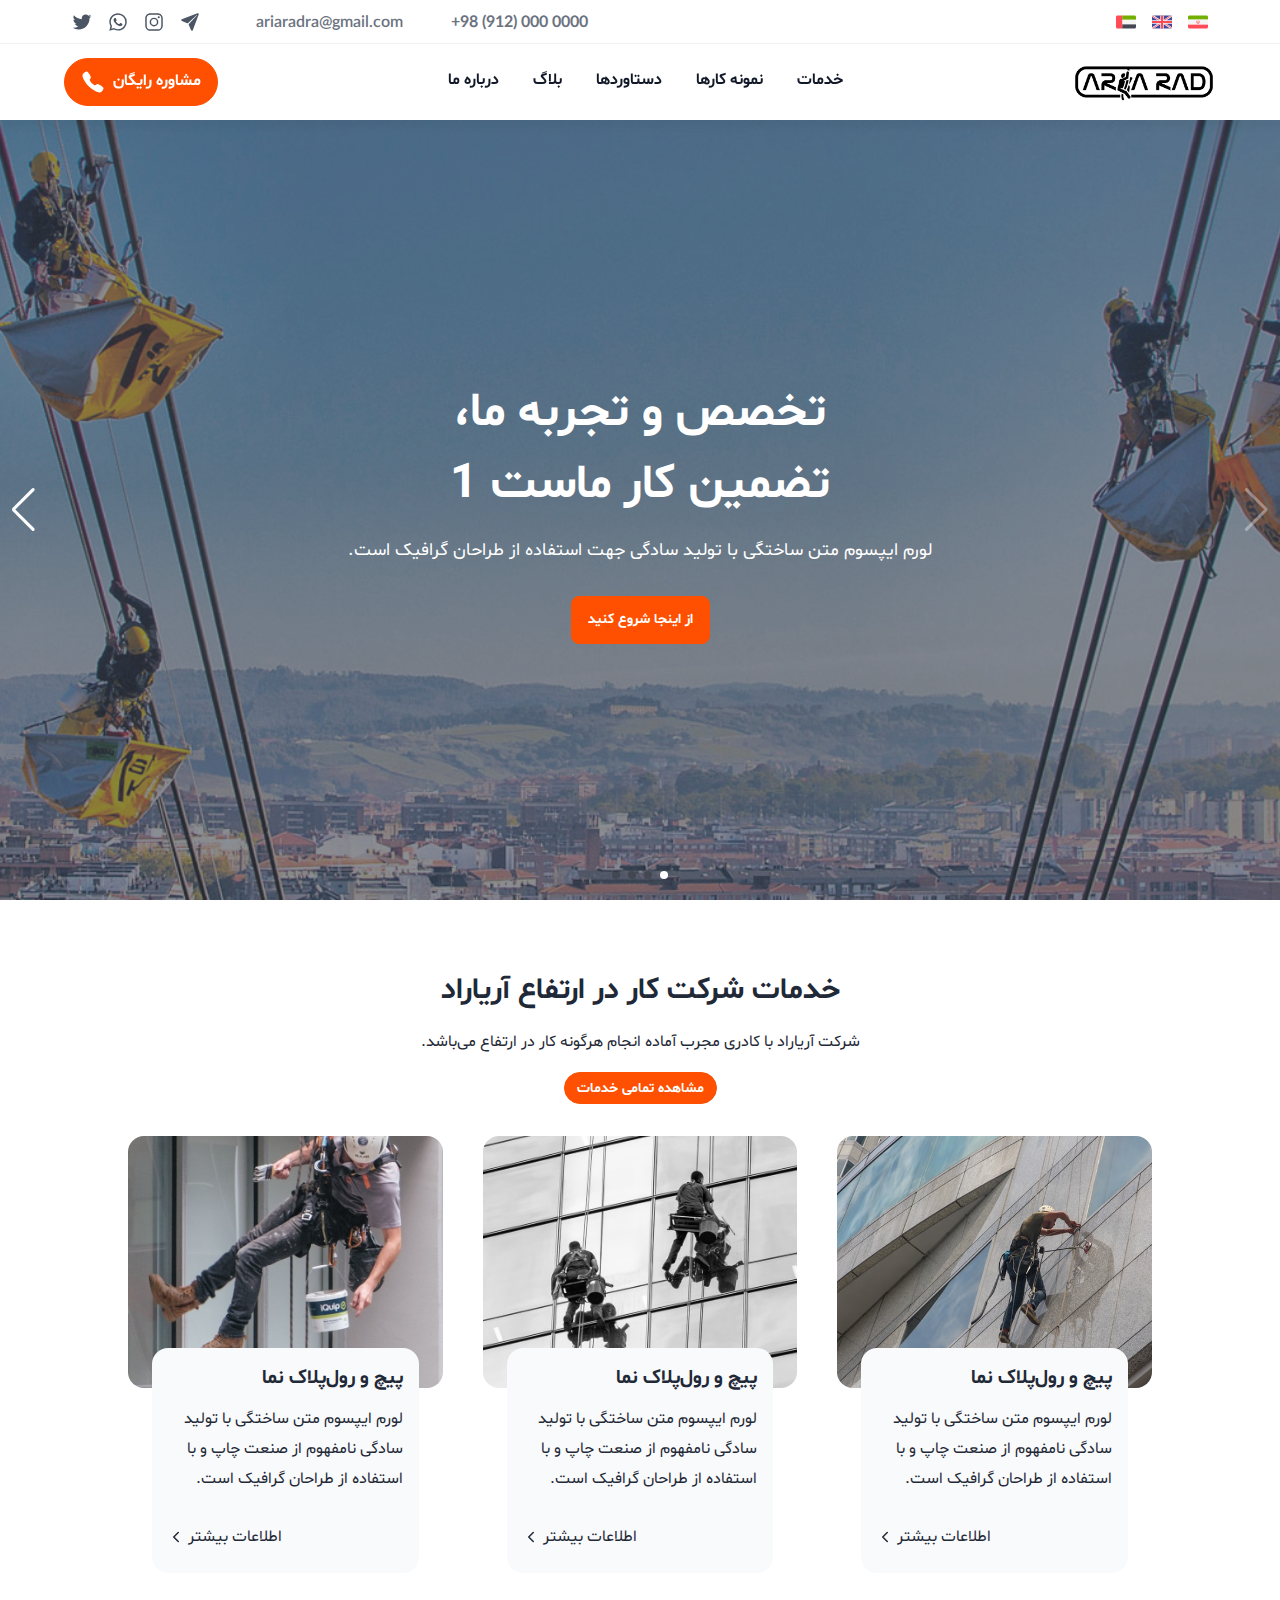
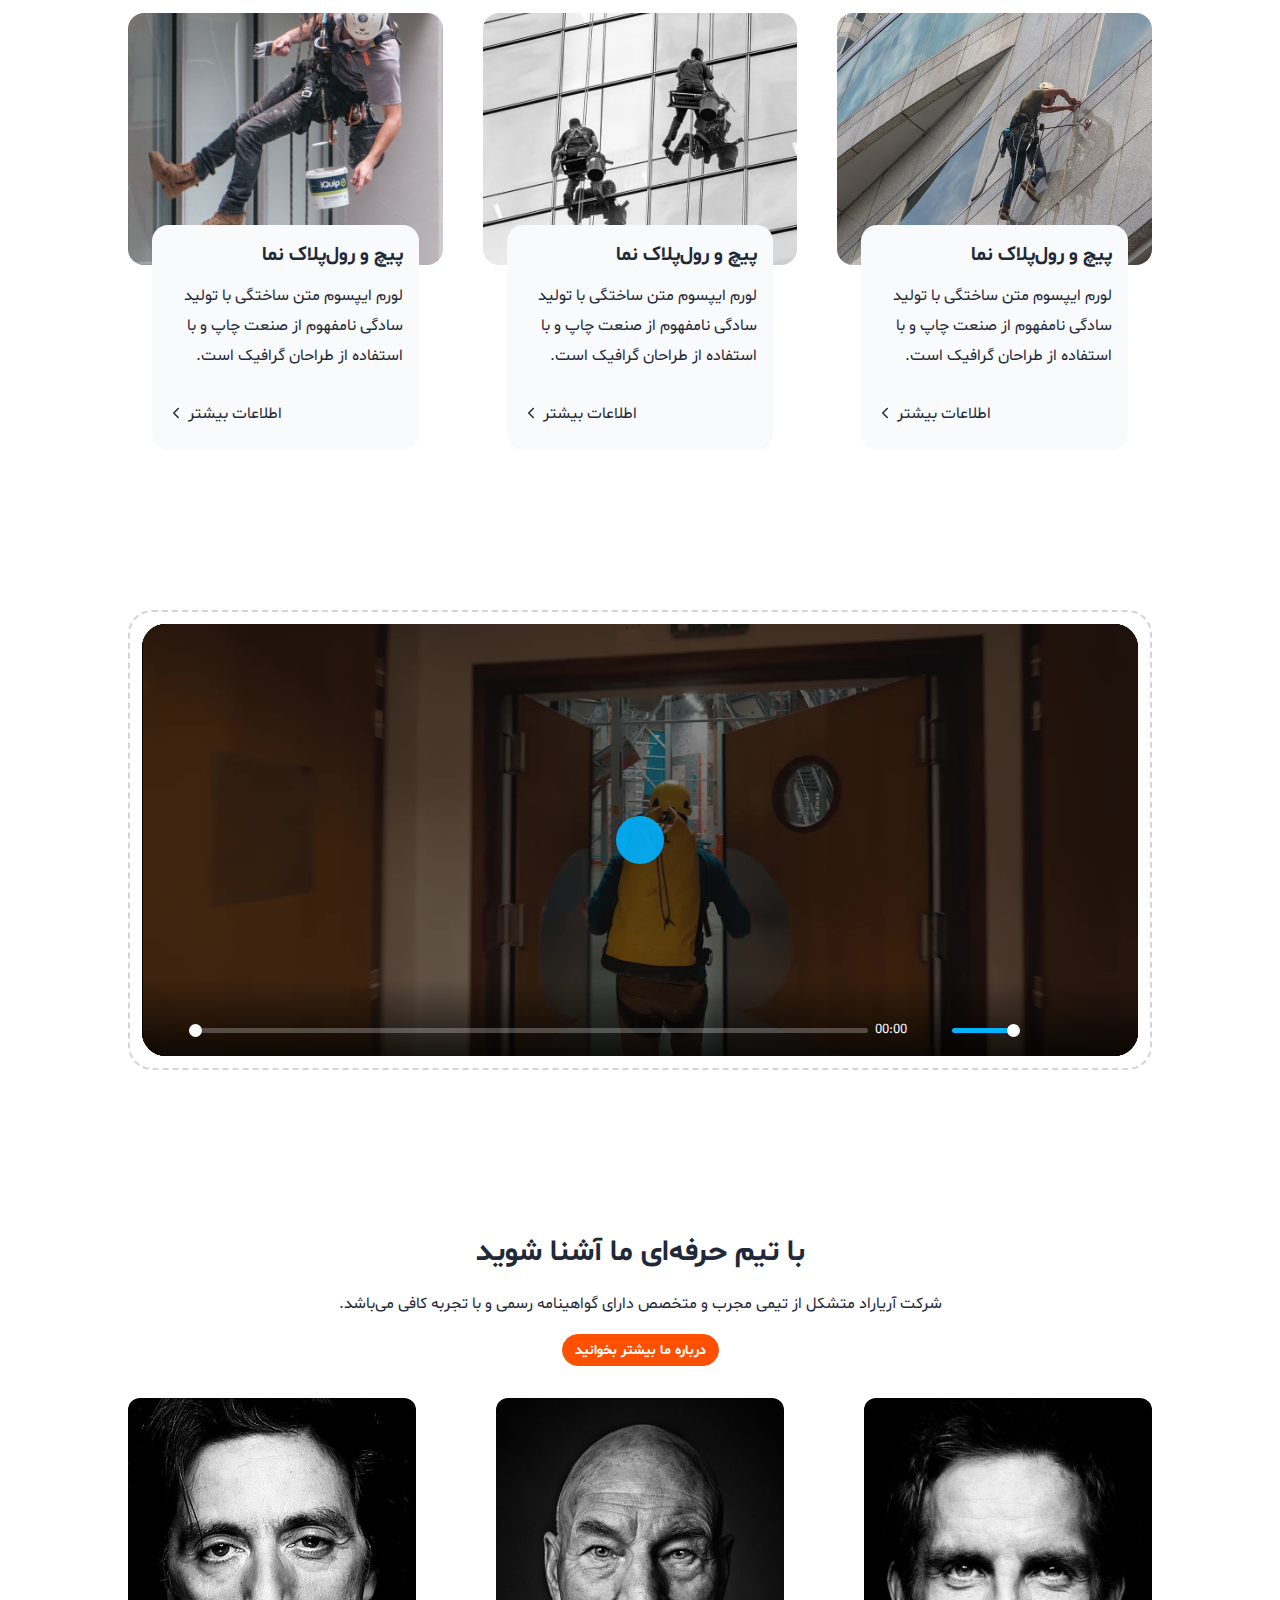
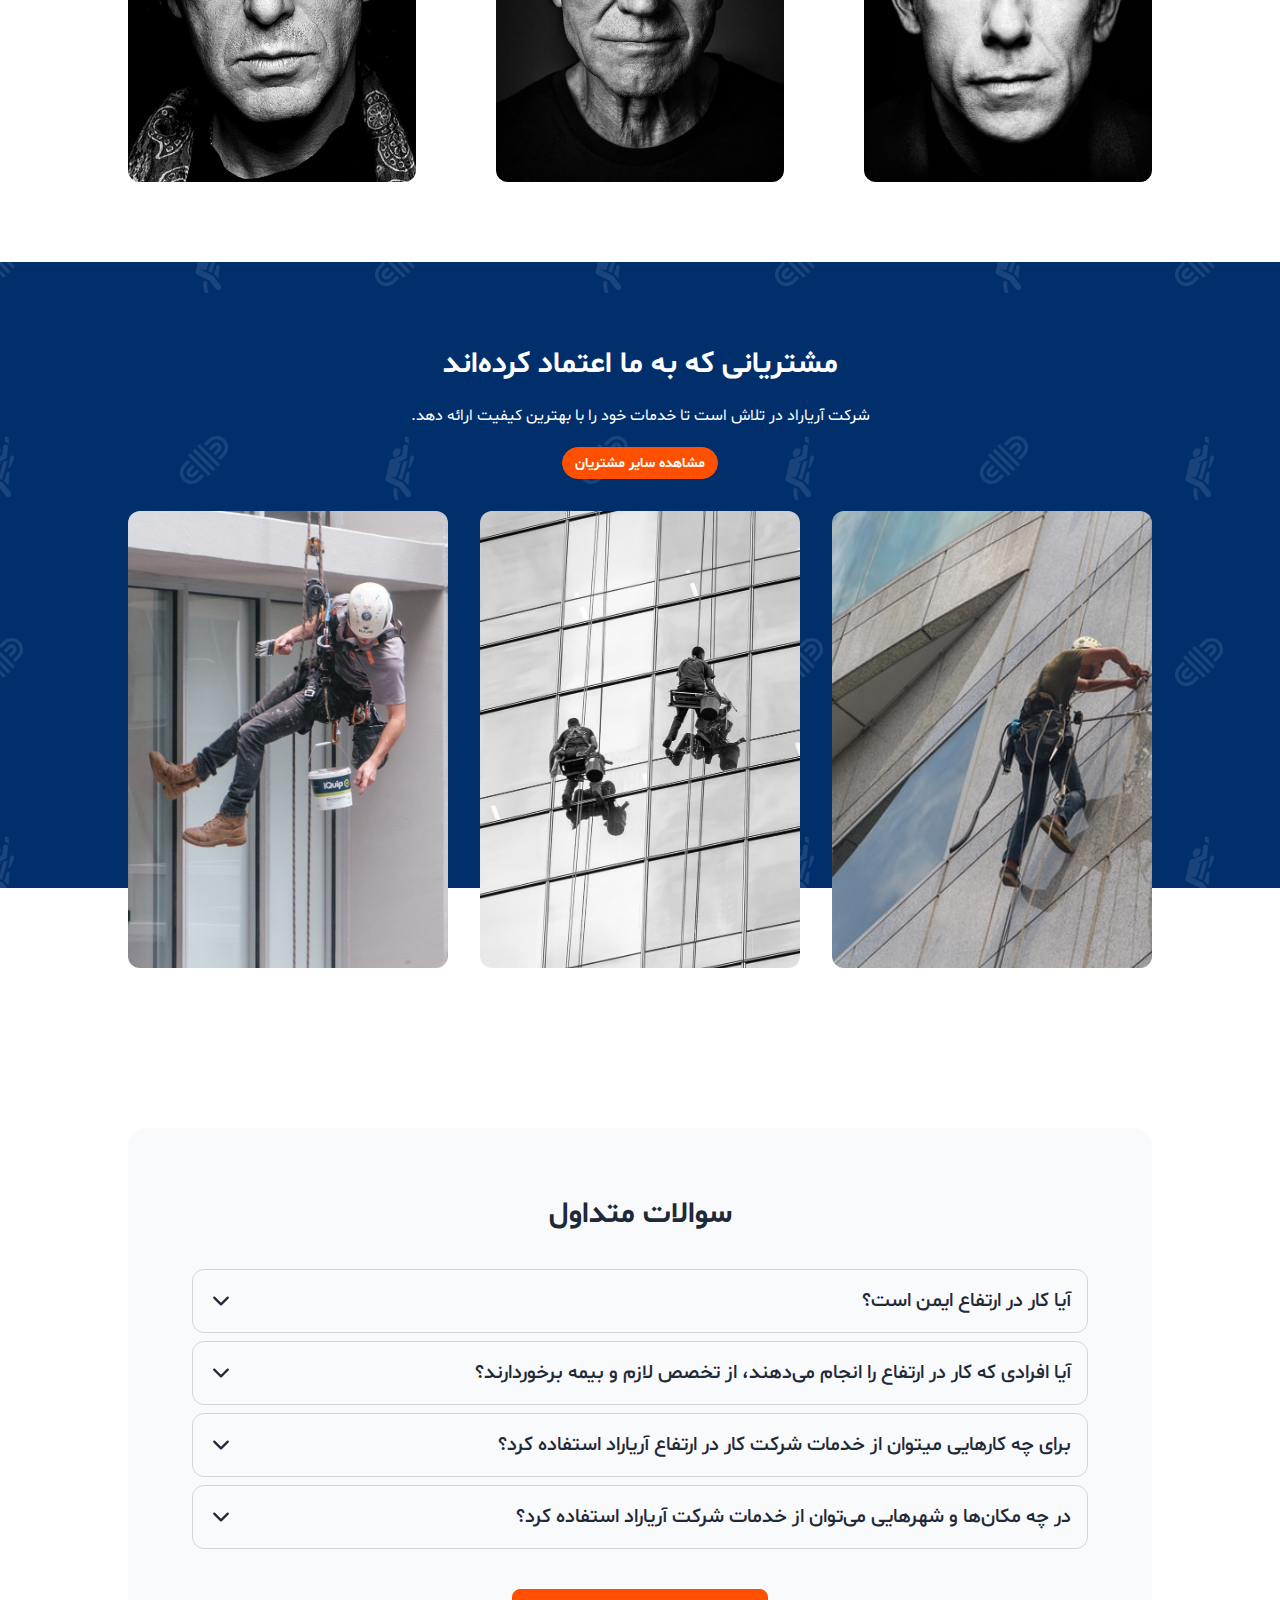
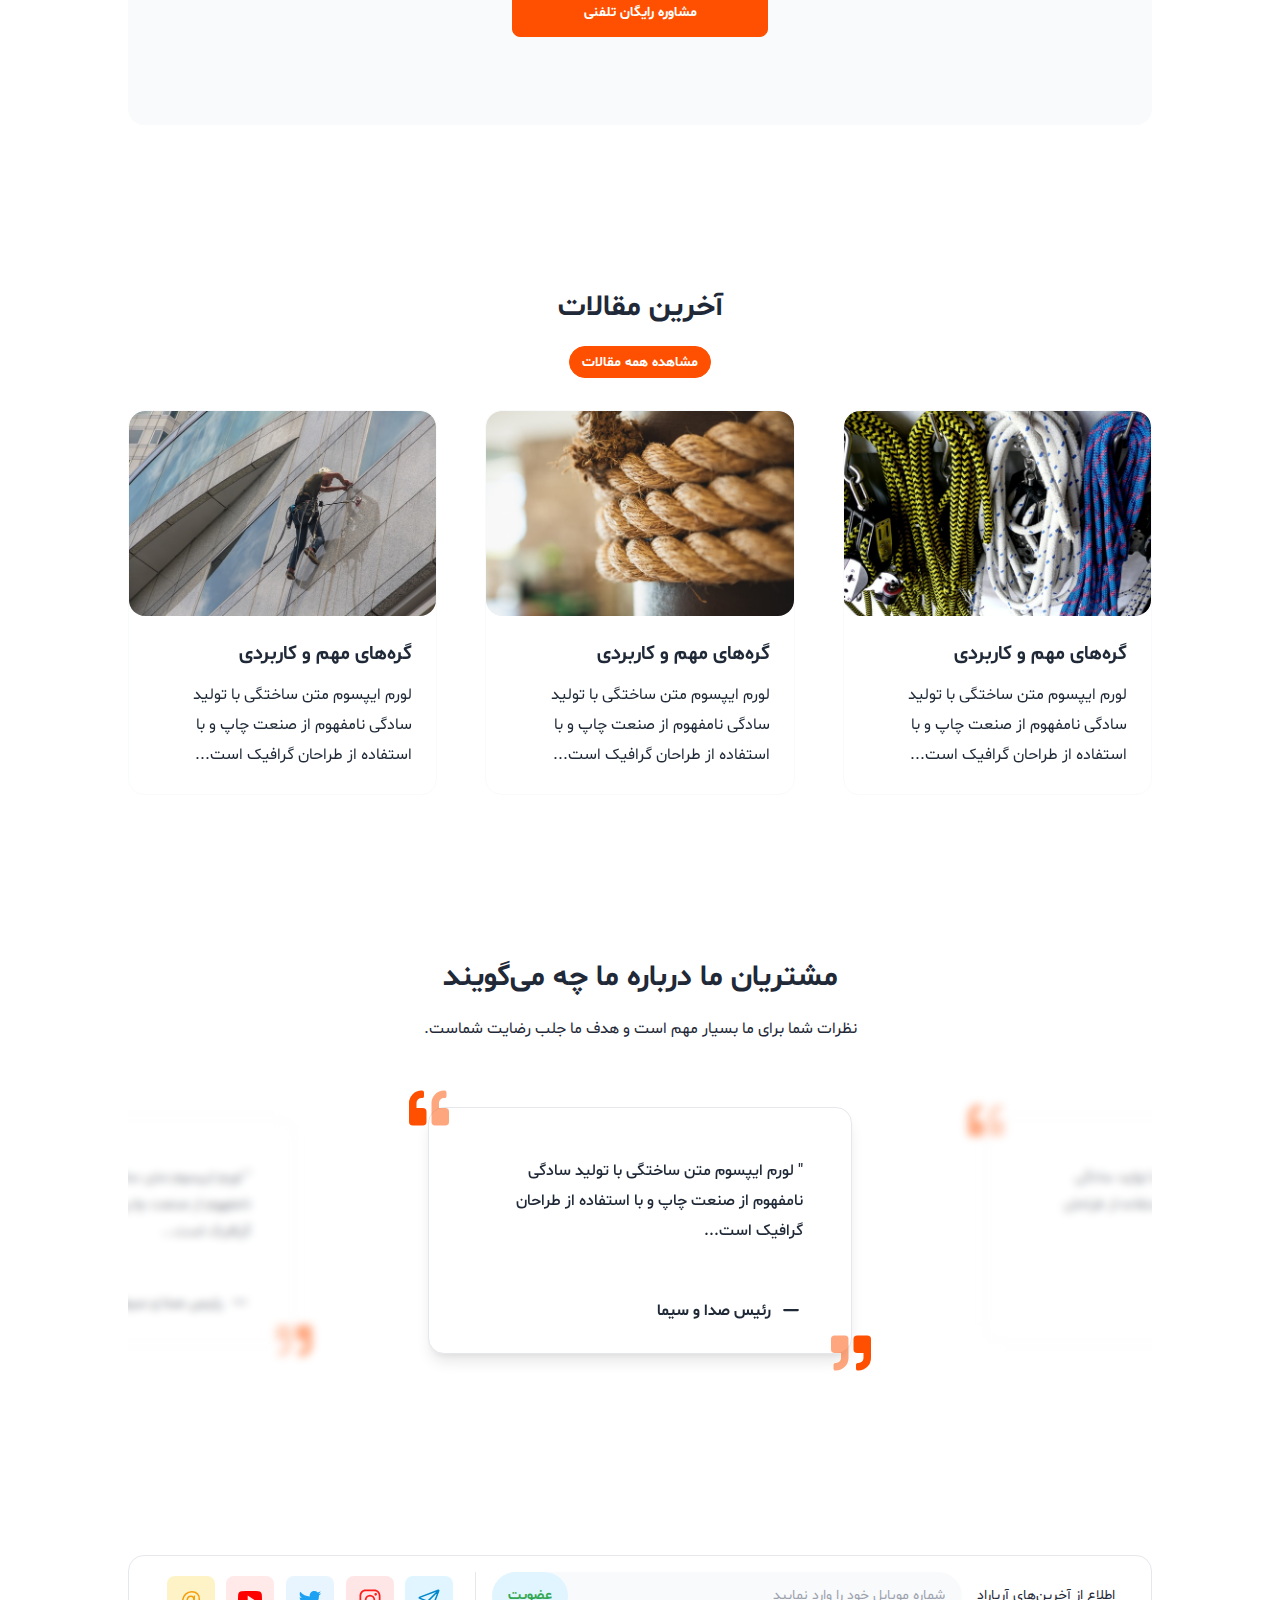
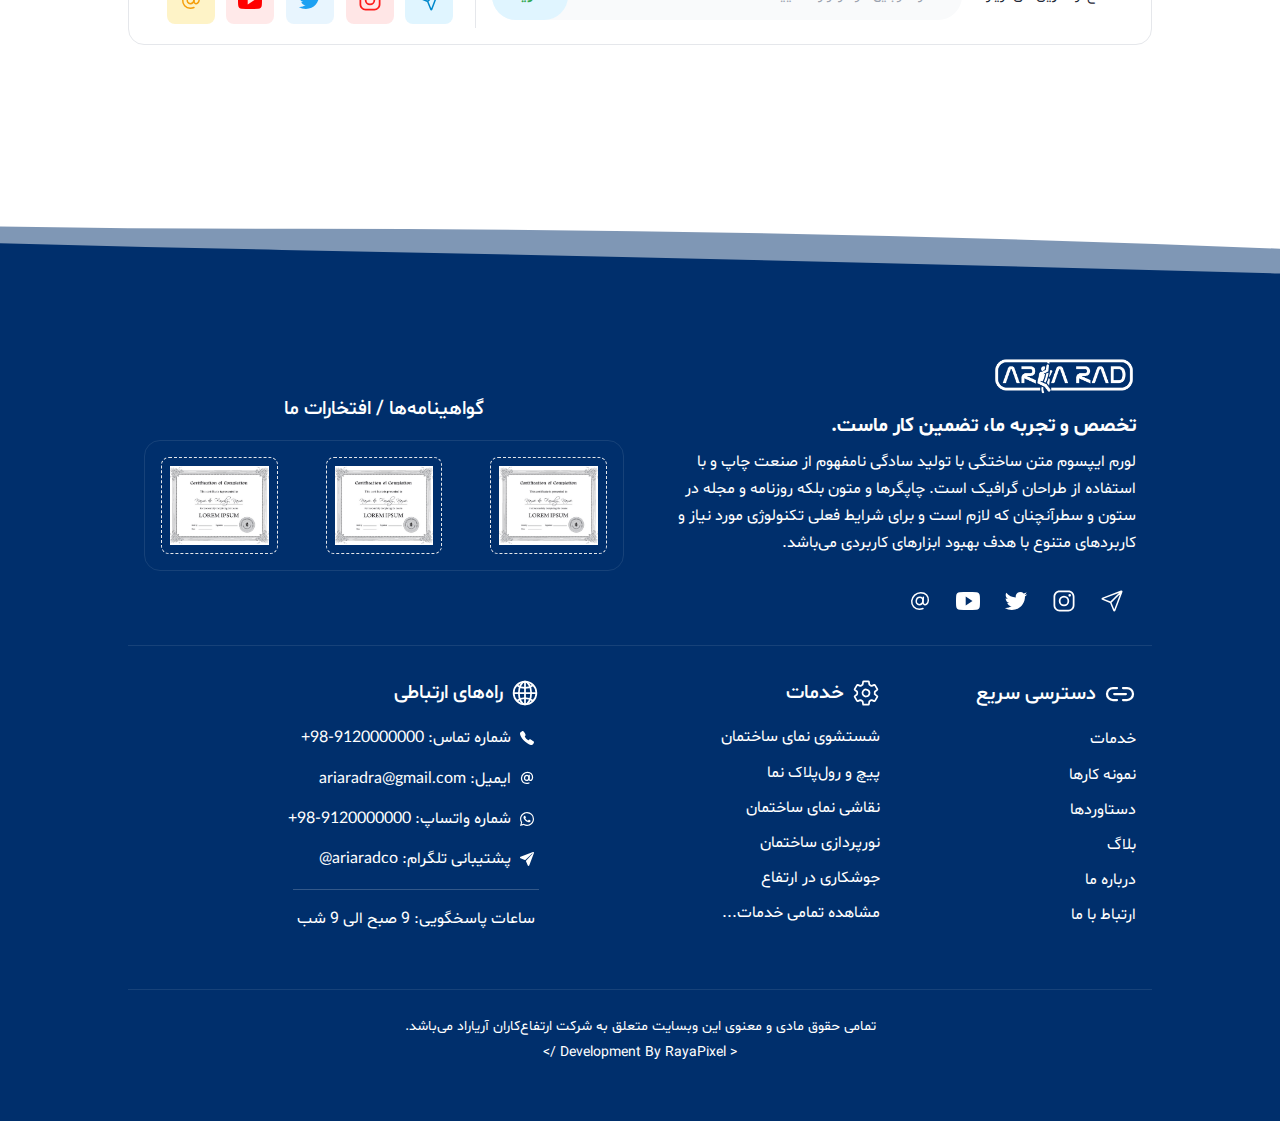
==== commit 0244a505: "+" ====
--- a/index.html
+++ b/index.html
@@ -85,7 +85,7 @@
             <div class="w-9/12 h-11 lg:flex items-center justify-end">
                 <!-- BEGIN: Desktop Header Mobile Number -->
                 <a href="tel:09120000000"
-                    class="inline-flex w-max h-full place-items-center ml-6 font-bold font-lato text-gray-500"
+                    class="inline-flex w-max h-full place-items-center rtl:ml-6 ltr:mr-6 font-bold font-lato text-gray-500"
                     dir="ltr">
                     +98 (912) 000 0000
                 </a>
@@ -100,7 +100,7 @@
                 <!-- END: Desktop Header Mail Address -->
 
                 <!-- BEGIN: Desktop Header Social Media Icons -->
-                <div class="h-12 flex items-center justify-between mr-6">
+                <div class="h-12 flex items-center justify-between rtl:mr-6 ltr:ml-6">
                     <a href="tg://resolve?domain=ariaradco" class="telegram mx-2 text-gray-600">
                         <svg xmlns="http://www.w3.org/2000/svg" width="20" height="20" viewBox="0 0 512 512">
                             <path
@@ -152,7 +152,7 @@
             <!-- END: Site Logo Mobile/Tablet -->
 
             <!-- BEGIN: Mobile Menu Buttons -->
-            <div class="order-first lg:hidden flex place-items-center">
+            <div class="rtl:order-first ltr:order-last lg:hidden flex place-items-center">
                 <!-- Navigation Menu Open/Close Button -->
                 <button id="mobile-nav-btn"
                     class="text-gray-800 btn p-0 mx-2 bg-transparent hover:bg-transparent border-none"
@@ -168,7 +168,8 @@
                 </button>
 
                 <!-- Mobile Top Call Button -->
-                <button class="text-gray-800 btn p-0 mx-2 bg-transparent hover:bg-transparent border-none"
+                <button
+                    class="text-gray-800 btn p-0 mx-2 bg-transparent hover:bg-transparent border-none rtl:order-last ltr:order-first"
                     @click="toggleContact()">
                     <svg xmlns="http://www.w3.org/2000/svg" width="32" height="32" viewBox="0 0 512 512">
                         <path
@@ -192,7 +193,7 @@
                 :class="mobileMenuOpen && 'show'">
 
                 <!-- BEGIN: Site Logo Desktop -->
-                <div class="hidden lg:inline-block ml-8 mr-2 lg:ml-0 lg:mr-0">
+                <div class="hidden lg:inline-block">
                     <a href="./">
                         <img src="./assets/img/logo.png" alt="" class="w-auto max-h-12" width="96" height="48"
                             loading="lazy" />
@@ -205,9 +206,11 @@
                 <div class="lg:hidden text-center mx-auto bg-theme text-white">
 
                     <!-- BEGIN: Mobile Side Menu Top Section: Header Row -->
-                    <div class="flex justify-end items-center p-3">
+                    <div class="flex items-center p-3">
                         <!-- BEGIN: Mobile Side Menu Close Button -->
-                        <button id="mobile-menu-back" class="inline-block focus:outline-none" @click="toggleMenu()">
+                        <button id="mobile-menu-back"
+                            class="inline-block rtl:justify-self-end ltr:justify-self-start focus:outline-none"
+                            @click="toggleMenu()">
                             <svg xmlns="http://www.w3.org/2000/svg" width="28" height="28" fill="none"
                                 viewBox="0 0 512 512" class="inline-block stroke-current">
                                 <path xmlns="http://www.w3.org/2000/svg" fill="none" stroke="currentColor"
@@ -315,74 +318,25 @@
 
                 <!-- BEGIN: Desktop Contact us Button -->
                 <div class="hidden lg:block">
-                    <a href="tel:098102154"
-                        class="btn bg-theme-btn-contact hover:bg-theme-btn-contact-hover border-theme-btn-contact hover:border-theme-btn-contact-hover rounded-full h-max">
-                        <span class="text-base font-bold">مشاوره رایگان</span>
+                    <div @click="toggleContact()"
+                        class="btn bg-theme-btn-contact hover:bg-theme-btn-contact-hover border-theme-btn-contact hover:border-theme-btn-contact-hover rounded-full h-max cursor-pointer">
+
+                        <span class="text-base font-bold rtl:ml-2 ltr:mr-2">مشاوره رایگان</span>
+
                         <svg xmlns="http://www.w3.org/2000/svg" width="24" height="24" fill="none" viewBox="0 0 512 512"
-                            class="inline-block mr-2 fill-current">
+                            class="inline-block fill-current">
                             <path
                                 d='M391 480c-19.52 0-46.94-7.06-88-30-49.93-28-88.55-53.85-138.21-103.38C116.91 298.77 93.61 267.79 61 208.45c-36.84-67-30.56-102.12-23.54-117.13C45.82 73.38 58.16 62.65 74.11 52a176.3 176.3 0 0128.64-15.2c1-.43 1.93-.84 2.76-1.21 4.95-2.23 12.45-5.6 21.95-2 6.34 2.38 12 7.25 20.86 16 18.17 17.92 43 57.83 52.16 77.43 6.15 13.21 10.22 21.93 10.23 31.71 0 11.45-5.76 20.28-12.75 29.81-1.31 1.79-2.61 3.5-3.87 5.16-7.61 10-9.28 12.89-8.18 18.05 2.23 10.37 18.86 41.24 46.19 68.51s57.31 42.85 67.72 45.07c5.38 1.15 8.33-.59 18.65-8.47 1.48-1.13 3-2.3 4.59-3.47 10.66-7.93 19.08-13.54 30.26-13.54h.06c9.73 0 18.06 4.22 31.86 11.18 18 9.08 59.11 33.59 77.14 51.78 8.77 8.84 13.66 14.48 16.05 20.81 3.6 9.53.21 17-2 22-.37.83-.78 1.74-1.21 2.75a176.49 176.49 0 01-15.29 28.58c-10.63 15.9-21.4 28.21-39.38 36.58A67.42 67.42 0 01391 480z' />
                         </svg>
+
                         <span class="sr-only">Desktop Contact Us Button</span>
-                    </a>
+
+                    </div>
                 </div>
                 <!-- END: Desktop Contact us Button -->
+
             </div>
 
-            <!-- BEGIN: Mobile Contact us Button -->
-            <div id="mobile-contactus-btn" class="w-full max-w-screen fixed -bottom-36 left-0 right-0 z-10 p-4"
-                :class="contactOpen && 'show'">
-
-                <!-- Contact BTN Container -->
-                <div class="grid grid-cols-3 gap-2 bg-white bg-opacity-50 rounded-box p-1">
-                    <!-- Call BTN -->
-                    <a href="tel:09120000000"
-                        class="flex flex-col place-items-center py-2 bg-theme-orange text-white text-center rounded-box">
-                        <svg xmlns="http://www.w3.org/2000/svg" class="block mx-auto stroke-current mb-2" width="28"
-                            height="28" fill="none" viewBox="0 0 512 512">
-                            <path xmlns="http://www.w3.org/2000/svg"
-                                d="M451 374c-15.88-16-54.34-39.35-73-48.76-24.3-12.24-26.3-13.24-45.4.95-12.74 9.47-21.21 17.93-36.12 14.75s-47.31-21.11-75.68-49.39-47.34-61.62-50.53-76.48 5.41-23.23 14.79-36c13.22-18 12.22-21 .92-45.3-8.81-18.9-32.84-57-48.9-72.8C119.9 44 119.9 47 108.83 51.6A160.15 160.15 0 0083 65.37C67 76 58.12 84.83 51.91 98.1s-9 44.38 23.07 102.64 54.57 88.05 101.14 134.49S258.5 406.64 310.85 436c64.76 36.27 89.6 29.2 102.91 23s22.18-15 32.83-31a159.09 159.09 0 0013.8-25.8C465 391.17 468 391.17 451 374z"
-                                fill="currentColor" stroke="none" stroke-miterlimit="10" stroke-width="32" />
-                        </svg>
-                        <span class="text-xs block">
-                            مشاوره تلفنی
-                        </span>
-                        <span class="sr-only">Mobile Contact Us Button</span>
-                    </a>
-
-                    <!-- Whatsapp BTN -->
-                    <a href="https://wa.me/989120000000"
-                        class="flex flex-col place-items-center py-2 bg-theme-green text-white text-center rounded-box">
-                        <svg xmlns="http://www.w3.org/2000/svg" class="block mx-auto stroke-current mb-2" width="28"
-                            height="28" fill="none" viewBox="0 0 512 512">
-                            <path
-                                d="M414.73 97.1A222.14 222.14 0 00256.94 32C134 32 33.92 131.58 33.87 254a220.61 220.61 0 0029.78 111L32 480l118.25-30.87a223.63 223.63 0 00106.6 27h.09c122.93 0 223-99.59 223.06-222A220.18 220.18 0 00414.73 97.1zM256.94 438.66h-.08a185.75 185.75 0 01-94.36-25.72l-6.77-4-70.17 18.32 18.73-68.09-4.41-7A183.46 183.46 0 0171.53 254c0-101.73 83.21-184.5 185.48-184.5a185 185 0 01185.33 184.64c-.04 101.74-83.21 184.52-185.4 184.52zm101.69-138.19c-5.57-2.78-33-16.2-38.08-18.05s-8.83-2.78-12.54 2.78-14.4 18-17.65 21.75-6.5 4.16-12.07 1.38-23.54-8.63-44.83-27.53c-16.57-14.71-27.75-32.87-31-38.42s-.35-8.56 2.44-11.32c2.51-2.49 5.57-6.48 8.36-9.72s3.72-5.56 5.57-9.26.93-6.94-.46-9.71-12.54-30.08-17.18-41.19c-4.53-10.82-9.12-9.35-12.54-9.52-3.25-.16-7-.2-10.69-.2a20.53 20.53 0 00-14.86 6.94c-5.11 5.56-19.51 19-19.51 46.28s20 53.68 22.76 57.38 39.3 59.73 95.21 83.76a323.11 323.11 0 0031.78 11.68c13.35 4.22 25.5 3.63 35.1 2.2 10.71-1.59 33-13.42 37.63-26.38s4.64-24.06 3.25-26.37-5.11-3.71-10.69-6.48z"
-                                fill-rule="evenodd" fill="currentColor" />
-                        </svg>
-                        <span class="text-xs block">
-                            پشتیبان واتس‌اپ
-                        </span>
-                        <span class="sr-only">Mobile Contact Us Button</span>
-                    </a>
-
-                    <!-- Telegram BTN -->
-                    <a href="tg://resolve?domain=ariaradco"
-                        class="flex flex-col place-items-center py-2 bg-social-telegram text-white text-center rounded-box">
-                        <svg xmlns="http://www.w3.org/2000/svg" class="block mx-auto stroke-current mb-2" width="28"
-                            height="28" fill="none" viewBox="0 0 512 512">
-                            <path
-                                d="M473 39.05a24 24 0 00-25.5-5.46L47.47 185h-.08a24 24 0 001 45.16l.41.13 137.3 58.63a16 16 0 0015.54-3.59L422 80a7.07 7.07 0 0110 10L226.66 310.26a16 16 0 00-3.59 15.54l58.65 137.38c.06.2.12.38.19.57 3.2 9.27 11.3 15.81 21.09 16.25h1a24.63 24.63 0 0023-15.46L478.39 64.62A24 24 0 00473 39.05z"
-                                fill="currentColor" />
-                        </svg>
-                        <span class="text-xs block">
-                            پشتیبان تلگرام
-                        </span>
-                        <span class="sr-only">Mobile Contact Us Button</span>
-                    </a>
-                </div>
-
-            </div>
-            <!-- END: Mobile Contact us Button -->
         </nav>
         <!-- END: Navbar -->
 
@@ -563,13 +517,13 @@
 
                         <!-- Service Item 00 -->
                         <div
-                            class="rounded-lg lg:rounded-box p-1 lg:p-0 border lg:border-none border-dashed hover:border-gray-500 transition-all duration-300">
+                            class="service-card rounded-lg lg:rounded-box p-1 lg:p-0 border lg:border-none border-dashed hover:border-gray-500 transition-all duration-300">
                             <div
-                                class="grid grid-cols-12 lg:grid-cols-1 service-card rounded-lg lg:rounded-box bg-gray-50 hover:bg-white lg:bg-transparent lg:hover:bg-transparent transition-all duration-300">
+                                class="grid grid-cols-12 lg:grid-cols-1 rounded-lg lg:rounded-box bg-gray-50 hover:bg-white lg:bg-transparent lg:hover:bg-transparent transition-all duration-300">
 
                                 <!-- Card Image -->
                                 <figure
-                                    class="col-span-4 lg:col-span-1 h-full lg:h-auto -mt-2 lg:mt-0 -mr-2 lg:mr-0 p-1 lg:p-0 border lg:border-none border-dashed border-gray-500 rounded-lg bg-gray-50 lg:bg-transparent transition-all duration-300">
+                                    class="col-span-4 lg:col-span-1 h-full lg:h-auto -mt-2 lg:mt-0 rtl:-mr-2 lg:rtl:mr-0 ltr:-ml-2 lg:ltr:ml-0 p-1 lg:p-0 border lg:border-none border-dashed border-gray-500 rounded-lg bg-gray-50 lg:bg-transparent transition-all duration-300">
                                     <a href="#"
                                         class="block h-full lg:h-auto overflow-hidden rounded-lg lg:rounded-box aspect-w-5 aspect-h-4">
                                         <img src="./assets/img/cardbg03.jpg"
@@ -600,7 +554,8 @@
                                                 class="border-b border-transparent hover:border-black transition-colors duration-200">
                                                 اطلاعات بیشتر
                                                 <svg xmlns="http://www.w3.org/2000/svg" width="24" height="24"
-                                                    class="w-4 h-4 inline-block" viewBox="0 0 512 512">
+                                                    class="w-4 h-4 inline-block transform rtl:rotate-0 ltr:rotate-180"
+                                                    viewBox="0 0 512 512">
                                                     <path fill="none" stroke="currentColor" stroke-linecap="round"
                                                         stroke-linejoin="round" stroke-width="48"
                                                         d="M328 112L184 256l144 144" />
@@ -615,13 +570,13 @@
 
                         <!-- Service Item 01 -->
                         <div
-                            class="rounded-lg lg:rounded-box p-1 lg:p-0 border lg:border-none border-dashed hover:border-gray-500 transition-all duration-300">
+                            class="service-card rounded-lg lg:rounded-box p-1 lg:p-0 border lg:border-none border-dashed hover:border-gray-500 transition-all duration-300">
                             <div
-                                class="grid grid-cols-12 lg:grid-cols-1 service-card rounded-lg lg:rounded-box bg-gray-50 hover:bg-white lg:bg-transparent lg:hover:bg-transparent transition-all duration-300">
+                                class="grid grid-cols-12 lg:grid-cols-1 rounded-lg lg:rounded-box bg-gray-50 hover:bg-white lg:bg-transparent lg:hover:bg-transparent transition-all duration-300">
 
                                 <!-- Card Image -->
                                 <figure
-                                    class="col-span-4 lg:col-span-1 h-full lg:h-auto -mt-2 lg:mt-0 -mr-2 lg:mr-0 p-1 lg:p-0 border lg:border-none border-dashed border-gray-500 rounded-lg bg-gray-50 lg:bg-transparent transition-all duration-300">
+                                    class="col-span-4 lg:col-span-1 h-full lg:h-auto -mt-2 lg:mt-0 rtl:-mr-2 lg:rtl:mr-0 ltr:-ml-2 lg:ltr:ml-0 p-1 lg:p-0 border lg:border-none border-dashed border-gray-500 rounded-lg bg-gray-50 lg:bg-transparent transition-all duration-300">
                                     <a href="#"
                                         class="block h-full lg:h-auto overflow-hidden rounded-lg lg:rounded-box aspect-w-5 aspect-h-4">
                                         <img src="./assets/img/cardbg04.jpg"
@@ -636,7 +591,7 @@
                                         class="card-content relative rounded-lg lg:rounded-box bg-transparent lg:bg-gray-50 lg:-mt-10 p-4">
                                         <h2 class="card-title 2xl:text-2xl">
                                             <a href="#" class="hover:text-theme transition-colors duration-200">
-                                                شستشوی نما
+                                                پیچ و رول‌پلاک نما
                                             </a>
                                         </h2>
 
@@ -652,7 +607,8 @@
                                                 class="border-b border-transparent hover:border-black transition-colors duration-200">
                                                 اطلاعات بیشتر
                                                 <svg xmlns="http://www.w3.org/2000/svg" width="24" height="24"
-                                                    class="w-4 h-4 inline-block" viewBox="0 0 512 512">
+                                                    class="w-4 h-4 inline-block transform rtl:rotate-0 ltr:rotate-180"
+                                                    viewBox="0 0 512 512">
                                                     <path fill="none" stroke="currentColor" stroke-linecap="round"
                                                         stroke-linejoin="round" stroke-width="48"
                                                         d="M328 112L184 256l144 144" />
@@ -667,13 +623,13 @@
 
                         <!-- Service Item 02 -->
                         <div
-                            class="rounded-lg lg:rounded-box p-1 lg:p-0 border lg:border-none border-dashed hover:border-gray-500 transition-all duration-300">
+                            class="service-card rounded-lg lg:rounded-box p-1 lg:p-0 border lg:border-none border-dashed hover:border-gray-500 transition-all duration-300">
                             <div
-                                class="grid grid-cols-12 lg:grid-cols-1 service-card rounded-lg lg:rounded-box bg-gray-50 hover:bg-white lg:bg-transparent lg:hover:bg-transparent transition-all duration-300">
+                                class="grid grid-cols-12 lg:grid-cols-1 rounded-lg lg:rounded-box bg-gray-50 hover:bg-white lg:bg-transparent lg:hover:bg-transparent transition-all duration-300">
 
                                 <!-- Card Image -->
                                 <figure
-                                    class="col-span-4 lg:col-span-1 h-full lg:h-auto -mt-2 lg:mt-0 -mr-2 lg:mr-0 p-1 lg:p-0 border lg:border-none border-dashed border-gray-500 rounded-lg bg-gray-50 lg:bg-transparent transition-all duration-300">
+                                    class="col-span-4 lg:col-span-1 h-full lg:h-auto -mt-2 lg:mt-0 rtl:-mr-2 lg:rtl:mr-0 ltr:-ml-2 lg:ltr:ml-0 p-1 lg:p-0 border lg:border-none border-dashed border-gray-500 rounded-lg bg-gray-50 lg:bg-transparent transition-all duration-300">
                                     <a href="#"
                                         class="block h-full lg:h-auto overflow-hidden rounded-lg lg:rounded-box aspect-w-5 aspect-h-4">
                                         <img src="./assets/img/cardbg05.jpg"
@@ -688,7 +644,7 @@
                                         class="card-content relative rounded-lg lg:rounded-box bg-transparent lg:bg-gray-50 lg:-mt-10 p-4">
                                         <h2 class="card-title 2xl:text-2xl">
                                             <a href="#" class="hover:text-theme transition-colors duration-200">
-                                                نقاشی نما
+                                                پیچ و رول‌پلاک نما
                                             </a>
                                         </h2>
 
@@ -704,7 +660,8 @@
                                                 class="border-b border-transparent hover:border-black transition-colors duration-200">
                                                 اطلاعات بیشتر
                                                 <svg xmlns="http://www.w3.org/2000/svg" width="24" height="24"
-                                                    class="w-4 h-4 inline-block" viewBox="0 0 512 512">
+                                                    class="w-4 h-4 inline-block transform rtl:rotate-0 ltr:rotate-180"
+                                                    viewBox="0 0 512 512">
                                                     <path fill="none" stroke="currentColor" stroke-linecap="round"
                                                         stroke-linejoin="round" stroke-width="48"
                                                         d="M328 112L184 256l144 144" />
@@ -719,65 +676,13 @@
 
                         <!-- Service Item 03 -->
                         <div
-                            class="rounded-lg lg:rounded-box p-1 lg:p-0 border lg:border-none border-dashed hover:border-gray-500 transition-all duration-300">
+                            class="service-card rounded-lg lg:rounded-box p-1 lg:p-0 border lg:border-none border-dashed hover:border-gray-500 transition-all duration-300">
                             <div
-                                class="grid grid-cols-12 lg:grid-cols-1 service-card rounded-lg lg:rounded-box bg-gray-50 hover:bg-white lg:bg-transparent lg:hover:bg-transparent transition-all duration-300">
+                                class="grid grid-cols-12 lg:grid-cols-1 rounded-lg lg:rounded-box bg-gray-50 hover:bg-white lg:bg-transparent lg:hover:bg-transparent transition-all duration-300">
 
                                 <!-- Card Image -->
                                 <figure
-                                    class="col-span-4 lg:col-span-1 h-full lg:h-auto -mt-2 lg:mt-0 -mr-2 lg:mr-0 p-1 lg:p-0 border lg:border-none border-dashed border-gray-500 rounded-lg bg-gray-50 lg:bg-transparent transition-all duration-300">
-                                    <a href="#"
-                                        class="block h-full lg:h-auto overflow-hidden rounded-lg lg:rounded-box aspect-w-5 aspect-h-4">
-                                        <img src="./assets/img/cardbg06.jpg"
-                                            class="w-full h-full object-cover transition-all duration-500" width="600"
-                                            height="600" alt="Test Image" loading="lazy" />
-                                    </a>
-                                </figure>
-
-                                <!-- Card Content -->
-                                <div class="col-span-8 lg:col-span-1 card-body relative z-1 p-0 lg:px-6">
-                                    <div
-                                        class="card-content relative rounded-lg lg:rounded-box bg-transparent lg:bg-gray-50 lg:-mt-10 p-4">
-                                        <h2 class="card-title 2xl:text-2xl">
-                                            <a href="#" class="hover:text-theme transition-colors duration-200">
-                                                جوشکاری در ارتفاع
-                                            </a>
-                                        </h2>
-
-                                        <p class="hidden md:block">
-                                            لورم ایپسوم متن ساختگی با تولید سادگی نامفهوم از صنعت چاپ و با
-                                            استفاده
-                                            از
-                                            طراحان گرافیک است.
-                                        </p>
-
-                                        <div class="card-actions items-center justify-start lg:justify-end">
-                                            <a href="#"
-                                                class="border-b border-transparent hover:border-black transition-colors duration-200">
-                                                اطلاعات بیشتر
-                                                <svg xmlns="http://www.w3.org/2000/svg" width="24" height="24"
-                                                    class="w-4 h-4 inline-block" viewBox="0 0 512 512">
-                                                    <path fill="none" stroke="currentColor" stroke-linecap="round"
-                                                        stroke-linejoin="round" stroke-width="48"
-                                                        d="M328 112L184 256l144 144" />
-                                                </svg>
-                                            </a>
-                                        </div>
-                                    </div>
-                                </div>
-
-                            </div>
-                        </div>
-
-                        <!-- Service Item 04 -->
-                        <div
-                            class="rounded-lg lg:rounded-box p-1 lg:p-0 border lg:border-none border-dashed hover:border-gray-500 transition-all duration-300">
-                            <div
-                                class="grid grid-cols-12 lg:grid-cols-1 service-card rounded-lg lg:rounded-box bg-gray-50 hover:bg-white lg:bg-transparent lg:hover:bg-transparent transition-all duration-300">
-
-                                <!-- Card Image -->
-                                <figure
-                                    class="col-span-4 lg:col-span-1 h-full lg:h-auto -mt-2 lg:mt-0 -mr-2 lg:mr-0 p-1 lg:p-0 border lg:border-none border-dashed border-gray-500 rounded-lg bg-gray-50 lg:bg-transparent transition-all duration-300">
+                                    class="col-span-4 lg:col-span-1 h-full lg:h-auto -mt-2 lg:mt-0 rtl:-mr-2 lg:rtl:mr-0 ltr:-ml-2 lg:ltr:ml-0 p-1 lg:p-0 border lg:border-none border-dashed border-gray-500 rounded-lg bg-gray-50 lg:bg-transparent transition-all duration-300">
                                     <a href="#"
                                         class="block h-full lg:h-auto overflow-hidden rounded-lg lg:rounded-box aspect-w-5 aspect-h-4">
                                         <img src="./assets/img/cardbg03.jpg"
@@ -792,7 +697,7 @@
                                         class="card-content relative rounded-lg lg:rounded-box bg-transparent lg:bg-gray-50 lg:-mt-10 p-4">
                                         <h2 class="card-title 2xl:text-2xl">
                                             <a href="#" class="hover:text-theme transition-colors duration-200">
-                                                نورپردازی نما
+                                                پیچ و رول‌پلاک نما
                                             </a>
                                         </h2>
 
@@ -808,7 +713,8 @@
                                                 class="border-b border-transparent hover:border-black transition-colors duration-200">
                                                 اطلاعات بیشتر
                                                 <svg xmlns="http://www.w3.org/2000/svg" width="24" height="24"
-                                                    class="w-4 h-4 inline-block" viewBox="0 0 512 512">
+                                                    class="w-4 h-4 inline-block transform rtl:rotate-0 ltr:rotate-180"
+                                                    viewBox="0 0 512 512">
                                                     <path fill="none" stroke="currentColor" stroke-linecap="round"
                                                         stroke-linejoin="round" stroke-width="48"
                                                         d="M328 112L184 256l144 144" />
@@ -821,18 +727,18 @@
                             </div>
                         </div>
 
-                        <!-- Service Item 05 -->
+                        <!-- Service Item 04 -->
                         <div
-                            class="rounded-lg lg:rounded-box p-1 lg:p-0 border lg:border-none border-dashed hover:border-gray-500 transition-all duration-300">
+                            class="service-card rounded-lg lg:rounded-box p-1 lg:p-0 border lg:border-none border-dashed hover:border-gray-500 transition-all duration-300">
                             <div
-                                class="grid grid-cols-12 lg:grid-cols-1 service-card rounded-lg lg:rounded-box bg-gray-50 hover:bg-white lg:bg-transparent lg:hover:bg-transparent transition-all duration-300">
+                                class="grid grid-cols-12 lg:grid-cols-1 rounded-lg lg:rounded-box bg-gray-50 hover:bg-white lg:bg-transparent lg:hover:bg-transparent transition-all duration-300">
 
                                 <!-- Card Image -->
                                 <figure
-                                    class="col-span-4 lg:col-span-1 h-full lg:h-auto -mt-2 lg:mt-0 -mr-2 lg:mr-0 p-1 lg:p-0 border lg:border-none border-dashed border-gray-500 rounded-lg bg-gray-50 lg:bg-transparent transition-all duration-300">
+                                    class="col-span-4 lg:col-span-1 h-full lg:h-auto -mt-2 lg:mt-0 rtl:-mr-2 lg:rtl:mr-0 ltr:-ml-2 lg:ltr:ml-0 p-1 lg:p-0 border lg:border-none border-dashed border-gray-500 rounded-lg bg-gray-50 lg:bg-transparent transition-all duration-300">
                                     <a href="#"
                                         class="block h-full lg:h-auto overflow-hidden rounded-lg lg:rounded-box aspect-w-5 aspect-h-4">
-                                        <img src="./assets/img/cardbg02.jpg"
+                                        <img src="./assets/img/cardbg04.jpg"
                                             class="w-full h-full object-cover transition-all duration-500" width="600"
                                             height="600" alt="Test Image" loading="lazy" />
                                     </a>
@@ -844,7 +750,7 @@
                                         class="card-content relative rounded-lg lg:rounded-box bg-transparent lg:bg-gray-50 lg:-mt-10 p-4">
                                         <h2 class="card-title 2xl:text-2xl">
                                             <a href="#" class="hover:text-theme transition-colors duration-200">
-                                                آموزش کار در ارتفاع
+                                                پیچ و رول‌پلاک نما
                                             </a>
                                         </h2>
 
@@ -860,7 +766,8 @@
                                                 class="border-b border-transparent hover:border-black transition-colors duration-200">
                                                 اطلاعات بیشتر
                                                 <svg xmlns="http://www.w3.org/2000/svg" width="24" height="24"
-                                                    class="w-4 h-4 inline-block" viewBox="0 0 512 512">
+                                                    class="w-4 h-4 inline-block transform rtl:rotate-0 ltr:rotate-180"
+                                                    viewBox="0 0 512 512">
                                                     <path fill="none" stroke="currentColor" stroke-linecap="round"
                                                         stroke-linejoin="round" stroke-width="48"
                                                         d="M328 112L184 256l144 144" />
@@ -872,6 +779,60 @@
 
                             </div>
                         </div>
+
+                        <!-- Service Item 05 -->
+                        <div
+                            class="service-card rounded-lg lg:rounded-box p-1 lg:p-0 border lg:border-none border-dashed hover:border-gray-500 transition-all duration-300">
+                            <div
+                                class="grid grid-cols-12 lg:grid-cols-1 rounded-lg lg:rounded-box bg-gray-50 hover:bg-white lg:bg-transparent lg:hover:bg-transparent transition-all duration-300">
+
+                                <!-- Card Image -->
+                                <figure
+                                    class="col-span-4 lg:col-span-1 h-full lg:h-auto -mt-2 lg:mt-0 rtl:-mr-2 lg:rtl:mr-0 ltr:-ml-2 lg:ltr:ml-0 p-1 lg:p-0 border lg:border-none border-dashed border-gray-500 rounded-lg bg-gray-50 lg:bg-transparent transition-all duration-300">
+                                    <a href="#"
+                                        class="block h-full lg:h-auto overflow-hidden rounded-lg lg:rounded-box aspect-w-5 aspect-h-4">
+                                        <img src="./assets/img/cardbg05.jpg"
+                                            class="w-full h-full object-cover transition-all duration-500" width="600"
+                                            height="600" alt="Test Image" loading="lazy" />
+                                    </a>
+                                </figure>
+
+                                <!-- Card Content -->
+                                <div class="col-span-8 lg:col-span-1 card-body relative z-1 p-0 lg:px-6">
+                                    <div
+                                        class="card-content relative rounded-lg lg:rounded-box bg-transparent lg:bg-gray-50 lg:-mt-10 p-4">
+                                        <h2 class="card-title 2xl:text-2xl">
+                                            <a href="#" class="hover:text-theme transition-colors duration-200">
+                                                پیچ و رول‌پلاک نما
+                                            </a>
+                                        </h2>
+
+                                        <p class="hidden md:block">
+                                            لورم ایپسوم متن ساختگی با تولید سادگی نامفهوم از صنعت چاپ و با
+                                            استفاده
+                                            از
+                                            طراحان گرافیک است.
+                                        </p>
+
+                                        <div class="card-actions items-center justify-start lg:justify-end">
+                                            <a href="#"
+                                                class="border-b border-transparent hover:border-black transition-colors duration-200">
+                                                اطلاعات بیشتر
+                                                <svg xmlns="http://www.w3.org/2000/svg" width="24" height="24"
+                                                    class="w-4 h-4 inline-block transform rtl:rotate-0 ltr:rotate-180"
+                                                    viewBox="0 0 512 512">
+                                                    <path fill="none" stroke="currentColor" stroke-linecap="round"
+                                                        stroke-linejoin="round" stroke-width="48"
+                                                        d="M328 112L184 256l144 144" />
+                                                </svg>
+                                            </a>
+                                        </div>
+                                    </div>
+                                </div>
+
+                            </div>
+                        </div>
+
                     </div>
 
                     <!-- Section More Button In Mobile -->
@@ -944,13 +905,11 @@
                                         <div
                                             class="card-body overflow-hidden relative row-start-1 col-start-1 p-1 opacity-0 transition-all duration-700">
                                             <div
-                                                class="card-content w-full h-full flex flex-col justify-between border bottom-1 border-white rounded-xl text-white p-6">
-                                                <p class="card-title font-black 2xl:text-2xl">
+                                                class="card-content w-full h-full flex flex-col border bottom-1 border-white rounded-xl text-white p-6">
+                                                <p
+                                                    class="card-title rtl:self-start ltr:self-end font-black 2xl:text-2xl">
                                                     علی کمرزرین
                                                 </p>
-                                                <div class="flex flex-col">
-                                                    <a href="" class=""></a>
-                                                </div>
                                             </div>
                                         </div>
                                     </div>
@@ -972,8 +931,9 @@
                                         <div
                                             class="card-body overflow-hidden relative row-start-1 col-start-1 p-1 opacity-0 transition-all duration-700">
                                             <div
-                                                class="card-content w-full h-full flex border bottom-1 border-white rounded-xl text-white p-6">
-                                                <p class="card-title font-black 2xl:text-2xl">
+                                                class="card-content w-full h-full flex flex-col border bottom-1 border-white rounded-xl text-white p-6">
+                                                <p
+                                                    class="card-title rtl:self-start ltr:self-end font-black 2xl:text-2xl">
                                                     مجتبی ادبی
                                                 </p>
                                             </div>
@@ -997,8 +957,9 @@
                                         <div
                                             class="card-body overflow-hidden relative row-start-1 col-start-1 p-1 opacity-0 transition-all duration-700">
                                             <div
-                                                class="card-content w-full h-full flex border bottom-1 border-white rounded-xl text-white p-6">
-                                                <p class="card-title font-black 2xl:text-2xl">
+                                                class="card-content w-full h-full flex flex-col border bottom-1 border-white rounded-xl text-white p-6">
+                                                <p
+                                                    class="card-title rtl:self-start ltr:self-end font-black 2xl:text-2xl">
                                                     آل پاچینو
                                                 </p>
                                             </div>
@@ -1061,10 +1022,12 @@
                                         <div
                                             class="card-body overflow-hidden relative justify-end row-start-1 col-start-1 p-0 px-6 bg-black bg-opacity-0 transition-all duration-300">
                                             <div class="card-content -mb-24 text-white p-2 transition-all duration-200">
-                                                <a href="#" class="inline-block mb-3">
+                                                <a href="#"
+                                                    class="inline-block hover:text-theme-btn transition-colors duration-200 mb-3">
                                                     اطلاعات بیشتر
                                                     <svg xmlns="http://www.w3.org/2000/svg" width="24" height="24"
-                                                        class="w-4 h-4 inline-block" viewBox="0 0 512 512">
+                                                        class="w-4 h-4 inline-block transform rtl:rotate-0 ltr:rotate-180"
+                                                        viewBox="0 0 512 512">
                                                         <path fill="none" stroke="currentColor" stroke-linecap="round"
                                                             stroke-linejoin="round" stroke-width="48"
                                                             d="M328 112L184 256l144 144" />
@@ -1072,7 +1035,7 @@
                                                 </a>
                                                 <h2 class="card-title 2xl:text-2xl">
                                                     <a href="#"
-                                                        class="hover:text-theme-1 transition-colors duration-200">
+                                                        class="hover:text-theme-btn transition-colors duration-200">
                                                         سازمان ارتباطات
                                                     </a>
                                                 </h2>
@@ -1097,10 +1060,12 @@
                                         <div
                                             class="card-body overflow-hidden relative justify-end row-start-1 col-start-1 p-0 px-6 bg-black bg-opacity-0 transition-all duration-300">
                                             <div class="card-content -mb-24 text-white p-2 transition-all duration-200">
-                                                <a href="#" class="inline-block mb-3">
+                                                <a href="#"
+                                                    class="inline-block hover:text-theme-btn transition-colors duration-200 mb-3">
                                                     اطلاعات بیشتر
                                                     <svg xmlns="http://www.w3.org/2000/svg" width="24" height="24"
-                                                        class="w-4 h-4 inline-block" viewBox="0 0 512 512">
+                                                        class="w-4 h-4 inline-block transform rtl:rotate-0 ltr:rotate-180"
+                                                        viewBox="0 0 512 512">
                                                         <path fill="none" stroke="currentColor" stroke-linecap="round"
                                                             stroke-linejoin="round" stroke-width="48"
                                                             d="M328 112L184 256l144 144" />
@@ -1108,7 +1073,7 @@
                                                 </a>
                                                 <h2 class="card-title 2xl:text-2xl">
                                                     <a href="#"
-                                                        class="hover:text-theme-1 transition-colors duration-200">
+                                                        class="hover:text-theme-btn transition-colors duration-200">
                                                         سازمان ارتباطات
                                                     </a>
                                                 </h2>
@@ -1133,10 +1098,12 @@
                                         <div
                                             class="card-body overflow-hidden relative justify-end row-start-1 col-start-1 p-0 px-6 bg-black bg-opacity-0 transition-all duration-300">
                                             <div class="card-content -mb-24 text-white p-2 transition-all duration-200">
-                                                <a href="#" class="inline-block mb-3">
+                                                <a href="#"
+                                                    class="inline-block hover:text-theme-btn transition-colors duration-200 mb-3">
                                                     اطلاعات بیشتر
                                                     <svg xmlns="http://www.w3.org/2000/svg" width="24" height="24"
-                                                        class="w-4 h-4 inline-block" viewBox="0 0 512 512">
+                                                        class="w-4 h-4 inline-block transform rtl:rotate-0 ltr:rotate-180"
+                                                        viewBox="0 0 512 512">
                                                         <path fill="none" stroke="currentColor" stroke-linecap="round"
                                                             stroke-linejoin="round" stroke-width="48"
                                                             d="M328 112L184 256l144 144" />
@@ -1144,7 +1111,7 @@
                                                 </a>
                                                 <h2 class="card-title 2xl:text-2xl">
                                                     <a href="#"
-                                                        class="hover:text-theme-1 transition-colors duration-200">
+                                                        class="hover:text-theme-btn transition-colors duration-200">
                                                         سازمان ارتباطات
                                                     </a>
                                                 </h2>
@@ -1169,10 +1136,12 @@
                                         <div
                                             class="card-body overflow-hidden relative justify-end row-start-1 col-start-1 p-0 px-6 bg-black bg-opacity-0 transition-all duration-300">
                                             <div class="card-content -mb-24 text-white p-2 transition-all duration-200">
-                                                <a href="#" class="inline-block mb-3">
+                                                <a href="#"
+                                                    class="inline-block hover:text-theme-btn transition-colors duration-200 mb-3">
                                                     اطلاعات بیشتر
                                                     <svg xmlns="http://www.w3.org/2000/svg" width="24" height="24"
-                                                        class="w-4 h-4 inline-block" viewBox="0 0 512 512">
+                                                        class="w-4 h-4 inline-block transform rtl:rotate-0 ltr:rotate-180"
+                                                        viewBox="0 0 512 512">
                                                         <path fill="none" stroke="currentColor" stroke-linecap="round"
                                                             stroke-linejoin="round" stroke-width="48"
                                                             d="M328 112L184 256l144 144" />
@@ -1180,7 +1149,7 @@
                                                 </a>
                                                 <h2 class="card-title 2xl:text-2xl">
                                                     <a href="#"
-                                                        class="hover:text-theme-1 transition-colors duration-200">
+                                                        class="hover:text-theme-btn transition-colors duration-200">
                                                         سازمان ارتباطات
                                                     </a>
                                                 </h2>
@@ -1222,21 +1191,31 @@
                         <div class="grid grid-cols-1 place-items-center">
                             <!-- Smooth Accordion -->
                             <div class="w-full mx-auto" x-data="{selected:null}">
-                                <ul class="shadow-box">
+                                <ul>
+
                                     <!-- Item 1 -->
-                                    <li
-                                        class="relative collapse rounded-box border border-base-300 collapse-arrow mb-2">
-                                        <button type="button" class="collapse-title text-xl font-medium pl-10"
+                                    <li class="relative grid overflow-hidden rounded-xl border border-gray-300 mb-2">
+
+                                        <button type="button" class="flex items-center justify-between p-3 lg:p-4"
                                             @click="selected !== 1 ? selected = 1 : selected = null">
-                                            <div class="flex items-center justify-between">
-                                                <span class="text-right">
-                                                    آیا کار در ارتفاع ایمن است؟
-                                                </span>
-                                                <span class="ico-plus"></span>
-                                            </div>
+
+                                            <span class="text-lg lg:text-xl font-medium">
+                                                آیا کار در ارتفاع ایمن است؟
+                                            </span>
+
+                                            <svg xmlns="http://www.w3.org/2000/svg"
+                                                class="w-5 h-5 lg:w-6 lg:h-6 transform transition-transform duration-700"
+                                                :class="selected == 1 ? 'rtl:rotate-180 ltr:-rotate-180' : ''"
+                                                viewBox="0 0 512 512" width="24" height="24">
+                                                <path fill="none" stroke="currentColor" stroke-linecap="round"
+                                                    stroke-linejoin="round" stroke-width="48"
+                                                    d="M112 184l144 144 144-144" />
+                                            </svg>
+
                                         </button>
-                                        <div class="relative overflow-hidden transition-all max-h-0 duration-700"
-                                            style="" x-ref="container1"
+
+                                        <div class="relative overflow-hidden transition-all max-h-0 duration-700" style
+                                            x-ref="container1"
                                             x-bind:style="selected == 1 ? 'max-height: ' + $refs.container1.scrollHeight + 'px' : ''">
                                             <div class="p-6">
                                                 <p>
@@ -1256,23 +1235,34 @@
                                                 </p>
                                             </div>
                                         </div>
+
                                     </li>
-                                    <!-- Item 1 -->
-                                    <li
-                                        class="relative collapse rounded-box border border-base-300 collapse-arrow mb-2">
-                                        <button type="button" class="collapse-title text-xl font-medium pl-10"
+
+                                    <!-- Item 2 -->
+                                    <li class="relative grid overflow-hidden rounded-xl border border-gray-300 mb-2">
+
+                                        <button type="button" class="flex items-center justify-between p-3 lg:p-4"
                                             @click="selected !== 2 ? selected = 2 : selected = null">
-                                            <div class="flex items-center justify-between">
-                                                <span class="text-right">
-                                                    آیا افرادی که کار در ارتفاع را انجام می‌دهند، از تخصص لازم و بیمه
-                                                    برخوردارند؟
-                                                </span>
-                                                <span class="ico-plus"></span>
-                                            </div>
+
+                                            <span class="text-lg lg:text-xl font-medium">
+                                                آیا افرادی که کار در ارتفاع را انجام می‌دهند، از تخصص لازم و بیمه
+                                                برخوردارند؟
+                                            </span>
+
+                                            <svg xmlns="http://www.w3.org/2000/svg"
+                                                class="w-5 h-5 lg:w-6 lg:h-6 transform transition-transform duration-700"
+                                                :class="selected == 2 ? 'rtl:rotate-180 ltr:-rotate-180' : ''"
+                                                viewBox="0 0 512 512" width="24" height="24">
+                                                <path fill="none" stroke="currentColor" stroke-linecap="round"
+                                                    stroke-linejoin="round" stroke-width="48"
+                                                    d="M112 184l144 144 144-144" />
+                                            </svg>
+
                                         </button>
-                                        <div class="relative overflow-hidden transition-all max-h-0 duration-700"
-                                            style="" x-ref="container2"
-                                            x-bind:style="selected == 2 ? 'max-height: ' + $refs.container2.scrollHeight + 'px' : ''">
+
+                                        <div class="relative overflow-hidden transition-all max-h-0 duration-700" style
+                                            x-ref="container1"
+                                            x-bind:style="selected == 2 ? 'max-height: ' + $refs.container1.scrollHeight + 'px' : ''">
                                             <div class="p-6">
                                                 <p>
                                                     لورم ایپسوم متن ساختگی با تولید سادگی نامفهوم از صنعت چاپ و با
@@ -1291,23 +1281,34 @@
                                                 </p>
                                             </div>
                                         </div>
+
                                     </li>
-                                    <!-- Item 1 -->
-                                    <li
-                                        class="relative collapse rounded-box border border-base-300 collapse-arrow mb-2">
-                                        <button type="button" class="collapse-title text-xl font-medium pl-10"
+
+                                    <!-- Item 3 -->
+                                    <li class="relative grid overflow-hidden rounded-xl border border-gray-300 mb-2">
+
+                                        <button type="button" class="flex items-center justify-between p-3 lg:p-4"
                                             @click="selected !== 3 ? selected = 3 : selected = null">
-                                            <div class="flex items-center justify-between">
-                                                <span class="text-right">
-                                                    برای چه کارهایی میتوان از خدمات شرکت کار در ارتفاع آریاراد استفاده
-                                                    کرد؟
-                                                </span>
-                                                <span class="ico-plus"></span>
-                                            </div>
+
+                                            <span class="text-lg lg:text-xl font-medium">
+                                                برای چه کارهایی میتوان از خدمات شرکت کار در ارتفاع آریاراد استفاده
+                                                کرد؟
+                                            </span>
+
+                                            <svg xmlns="http://www.w3.org/2000/svg"
+                                                class="w-5 h-5 lg:w-6 lg:h-6 transform transition-transform duration-700"
+                                                :class="selected == 3 ? 'rtl:rotate-180 ltr:-rotate-180' : ''"
+                                                viewBox="0 0 512 512" width="24" height="24">
+                                                <path fill="none" stroke="currentColor" stroke-linecap="round"
+                                                    stroke-linejoin="round" stroke-width="48"
+                                                    d="M112 184l144 144 144-144" />
+                                            </svg>
+
                                         </button>
-                                        <div class="relative overflow-hidden transition-all max-h-0 duration-700"
-                                            style="" x-ref="container3"
-                                            x-bind:style="selected == 3 ? 'max-height: ' + $refs.container3.scrollHeight + 'px' : ''">
+
+                                        <div class="relative overflow-hidden transition-all max-h-0 duration-700" style
+                                            x-ref="container1"
+                                            x-bind:style="selected == 3 ? 'max-height: ' + $refs.container1.scrollHeight + 'px' : ''">
                                             <div class="p-6">
                                                 <p>
                                                     لورم ایپسوم متن ساختگی با تولید سادگی نامفهوم از صنعت چاپ و با
@@ -1326,22 +1327,33 @@
                                                 </p>
                                             </div>
                                         </div>
+
                                     </li>
-                                    <!-- Item 1 -->
-                                    <li
-                                        class="relative collapse rounded-box border border-base-300 collapse-arrow mb-2">
-                                        <button type="button" class="collapse-title text-xl font-medium pl-10"
+
+                                    <!-- Item 4 -->
+                                    <li class="relative grid overflow-hidden rounded-xl border border-gray-300 mb-2">
+
+                                        <button type="button" class="flex items-center justify-between p-3 lg:p-4"
                                             @click="selected !== 4 ? selected = 4 : selected = null">
-                                            <div class="flex items-center justify-between">
-                                                <span class="text-right">
-                                                    در چه مکان‌ها و شهرهایی می‌توان از خدمات شرکت آریاراد استفاده کرد؟
-                                                </span>
-                                                <span class="ico-plus"></span>
-                                            </div>
+
+                                            <span class="text-lg lg:text-xl font-medium">
+                                                در چه مکان‌ها و شهرهایی می‌توان از خدمات شرکت آریاراد استفاده کرد؟
+                                            </span>
+
+                                            <svg xmlns="http://www.w3.org/2000/svg"
+                                                class="w-5 h-5 lg:w-6 lg:h-6 transform transition-transform duration-700"
+                                                :class="selected == 4 ? 'rtl:rotate-180 ltr:-rotate-180' : ''"
+                                                viewBox="0 0 512 512" width="24" height="24">
+                                                <path fill="none" stroke="currentColor" stroke-linecap="round"
+                                                    stroke-linejoin="round" stroke-width="48"
+                                                    d="M112 184l144 144 144-144" />
+                                            </svg>
+
                                         </button>
-                                        <div class="relative overflow-hidden transition-all max-h-0 duration-700"
-                                            style="" x-ref="container4"
-                                            x-bind:style="selected == 4 ? 'max-height: ' + $refs.container4.scrollHeight + 'px' : ''">
+
+                                        <div class="relative overflow-hidden transition-all max-h-0 duration-700" style
+                                            x-ref="container1"
+                                            x-bind:style="selected == 4 ? 'max-height: ' + $refs.container1.scrollHeight + 'px' : ''">
                                             <div class="p-6">
                                                 <p>
                                                     لورم ایپسوم متن ساختگی با تولید سادگی نامفهوم از صنعت چاپ و با
@@ -1360,7 +1372,9 @@
                                                 </p>
                                             </div>
                                         </div>
+
                                     </li>
+
                                 </ul>
                             </div>
 
@@ -1405,17 +1419,20 @@
                                     <!-- Card Post -->
                                     <div class="card blog-card bordered rounded-box bg-white">
 
-                                        <!-- Card Image -->
+                                        <!-- Card Image Box -->
                                         <figure>
                                             <a href="#"
                                                 class="block aspect-w-3 aspect-h-2 overflow-hidden rounded-box relative">
+
+                                                <!-- Card Image -->
                                                 <img src="./assets/img/cardbg01.jpg"
                                                     class="w-full h-full object-cover transition-all" width="600"
                                                     height="600" alt="Test Image" loading="lazy" />
 
-                                                <!-- Card Image Overlay - Don't Touch -->
+                                                <!-- Card Image Overlay - Don't Touch This Please MAMAD -->
                                                 <div
                                                     class="blog-card-img-overlay w-full h-full text-white bg-black bg-opacity-50 absolute inset-0 transition-all duration-200 ease-in-out flex flex-col items-center justify-center opacity-0">
+
                                                     <svg xmlns="http://www.w3.org/2000/svg" width="24" height="24"
                                                         class="w-12 h-12 mb-4 transition-all duration-200"
                                                         viewBox="0 0 512 512">
@@ -1427,21 +1444,25 @@
                                                             stroke-linejoin="round" stroke-width="32"
                                                             d="M256 176v160M336 256H176" />
                                                     </svg>
+
                                                     <span class="block text-2xl">
                                                         مشاهده مقاله
                                                     </span>
+
                                                 </div>
-                                                <!-- Card Image Overlay - Don't Touch / -->
+                                                <!-- Card Image Overlay - Don't Touch This Please MAMAD / -->
+
                                             </a>
                                         </figure>
 
                                         <!-- Card Content -->
-                                        <div class="card-body relative z-30 p-6">
-                                            <h2 class="card-title 2xl:text-2xl">
+                                        <div class="card-body relative p-6">
+
+                                            <h3 class="card-title 2xl:text-2xl">
                                                 <a href="#" class="hover:text-theme transition-colors duration-200">
                                                     گره‌های مهم و کاربردی
                                                 </a>
-                                            </h2>
+                                            </h3>
 
                                             <p>
                                                 لورم ایپسوم متن ساختگی با تولید سادگی نامفهوم از صنعت چاپ و با
@@ -1449,27 +1470,31 @@
                                                 از
                                                 طراحان گرافیک است...
                                             </p>
+
                                         </div>
 
                                     </div>
                                 </div>
 
-                                <!-- Slide 02 -->
+                                <!-- Slide 01 -->
                                 <div class="swiper-slide">
                                     <!-- Card Post -->
                                     <div class="card blog-card bordered rounded-box bg-white">
 
-                                        <!-- Card Image -->
+                                        <!-- Card Image Box -->
                                         <figure>
                                             <a href="#"
                                                 class="block aspect-w-3 aspect-h-2 overflow-hidden rounded-box relative">
+
+                                                <!-- Card Image -->
                                                 <img src="./assets/img/cardbg02.jpg"
                                                     class="w-full h-full object-cover transition-all" width="600"
                                                     height="600" alt="Test Image" loading="lazy" />
 
-                                                <!-- Card Image Overlay - Don't Touch -->
+                                                <!-- Card Image Overlay - Don't Touch This Please MAMAD -->
                                                 <div
                                                     class="blog-card-img-overlay w-full h-full text-white bg-black bg-opacity-50 absolute inset-0 transition-all duration-200 ease-in-out flex flex-col items-center justify-center opacity-0">
+
                                                     <svg xmlns="http://www.w3.org/2000/svg" width="24" height="24"
                                                         class="w-12 h-12 mb-4 transition-all duration-200"
                                                         viewBox="0 0 512 512">
@@ -1481,21 +1506,25 @@
                                                             stroke-linejoin="round" stroke-width="32"
                                                             d="M256 176v160M336 256H176" />
                                                     </svg>
+
                                                     <span class="block text-2xl">
                                                         مشاهده مقاله
                                                     </span>
+
                                                 </div>
-                                                <!-- Card Image Overlay - Don't Touch / -->
+                                                <!-- Card Image Overlay - Don't Touch This Please MAMAD / -->
+
                                             </a>
                                         </figure>
 
                                         <!-- Card Content -->
-                                        <div class="card-body relative z-30 p-6">
-                                            <h2 class="card-title 2xl:text-2xl">
+                                        <div class="card-body relative p-6">
+
+                                            <h3 class="card-title 2xl:text-2xl">
                                                 <a href="#" class="hover:text-theme transition-colors duration-200">
                                                     گره‌های مهم و کاربردی
                                                 </a>
-                                            </h2>
+                                            </h3>
 
                                             <p>
                                                 لورم ایپسوم متن ساختگی با تولید سادگی نامفهوم از صنعت چاپ و با
@@ -1503,27 +1532,31 @@
                                                 از
                                                 طراحان گرافیک است...
                                             </p>
+
                                         </div>
 
                                     </div>
                                 </div>
 
-                                <!-- Slide 03 -->
+                                <!-- Slide 01 -->
                                 <div class="swiper-slide">
                                     <!-- Card Post -->
                                     <div class="card blog-card bordered rounded-box bg-white">
 
-                                        <!-- Card Image -->
+                                        <!-- Card Image Box -->
                                         <figure>
                                             <a href="#"
                                                 class="block aspect-w-3 aspect-h-2 overflow-hidden rounded-box relative">
+
+                                                <!-- Card Image -->
                                                 <img src="./assets/img/cardbg03.jpg"
                                                     class="w-full h-full object-cover transition-all" width="600"
                                                     height="600" alt="Test Image" loading="lazy" />
 
-                                                <!-- Card Image Overlay - Don't Touch -->
+                                                <!-- Card Image Overlay - Don't Touch This Please MAMAD -->
                                                 <div
                                                     class="blog-card-img-overlay w-full h-full text-white bg-black bg-opacity-50 absolute inset-0 transition-all duration-200 ease-in-out flex flex-col items-center justify-center opacity-0">
+
                                                     <svg xmlns="http://www.w3.org/2000/svg" width="24" height="24"
                                                         class="w-12 h-12 mb-4 transition-all duration-200"
                                                         viewBox="0 0 512 512">
@@ -1535,21 +1568,25 @@
                                                             stroke-linejoin="round" stroke-width="32"
                                                             d="M256 176v160M336 256H176" />
                                                     </svg>
+
                                                     <span class="block text-2xl">
                                                         مشاهده مقاله
                                                     </span>
+
                                                 </div>
-                                                <!-- Card Image Overlay - Don't Touch / -->
+                                                <!-- Card Image Overlay - Don't Touch This Please MAMAD / -->
+
                                             </a>
                                         </figure>
 
                                         <!-- Card Content -->
-                                        <div class="card-body relative z-30 p-6">
-                                            <h2 class="card-title 2xl:text-2xl">
+                                        <div class="card-body relative p-6">
+
+                                            <h3 class="card-title 2xl:text-2xl">
                                                 <a href="#" class="hover:text-theme transition-colors duration-200">
                                                     گره‌های مهم و کاربردی
                                                 </a>
-                                            </h2>
+                                            </h3>
 
                                             <p>
                                                 لورم ایپسوم متن ساختگی با تولید سادگی نامفهوم از صنعت چاپ و با
@@ -1557,27 +1594,31 @@
                                                 از
                                                 طراحان گرافیک است...
                                             </p>
+
                                         </div>
 
                                     </div>
                                 </div>
 
-                                <!-- Slide 04 -->
+                                <!-- Slide 01 -->
                                 <div class="swiper-slide">
                                     <!-- Card Post -->
                                     <div class="card blog-card bordered rounded-box bg-white">
 
-                                        <!-- Card Image -->
+                                        <!-- Card Image Box -->
                                         <figure>
                                             <a href="#"
                                                 class="block aspect-w-3 aspect-h-2 overflow-hidden rounded-box relative">
+
+                                                <!-- Card Image -->
                                                 <img src="./assets/img/cardbg01.jpg"
                                                     class="w-full h-full object-cover transition-all" width="600"
                                                     height="600" alt="Test Image" loading="lazy" />
 
-                                                <!-- Card Image Overlay - Don't Touch -->
+                                                <!-- Card Image Overlay - Don't Touch This Please MAMAD -->
                                                 <div
                                                     class="blog-card-img-overlay w-full h-full text-white bg-black bg-opacity-50 absolute inset-0 transition-all duration-200 ease-in-out flex flex-col items-center justify-center opacity-0">
+
                                                     <svg xmlns="http://www.w3.org/2000/svg" width="24" height="24"
                                                         class="w-12 h-12 mb-4 transition-all duration-200"
                                                         viewBox="0 0 512 512">
@@ -1589,21 +1630,25 @@
                                                             stroke-linejoin="round" stroke-width="32"
                                                             d="M256 176v160M336 256H176" />
                                                     </svg>
+
                                                     <span class="block text-2xl">
                                                         مشاهده مقاله
                                                     </span>
+
                                                 </div>
-                                                <!-- Card Image Overlay - Don't Touch / -->
+                                                <!-- Card Image Overlay - Don't Touch This Please MAMAD / -->
+
                                             </a>
                                         </figure>
 
                                         <!-- Card Content -->
-                                        <div class="card-body relative z-30 p-6">
-                                            <h2 class="card-title 2xl:text-2xl">
+                                        <div class="card-body relative p-6">
+
+                                            <h3 class="card-title 2xl:text-2xl">
                                                 <a href="#" class="hover:text-theme transition-colors duration-200">
                                                     گره‌های مهم و کاربردی
                                                 </a>
-                                            </h2>
+                                            </h3>
 
                                             <p>
                                                 لورم ایپسوم متن ساختگی با تولید سادگی نامفهوم از صنعت چاپ و با
@@ -1611,27 +1656,31 @@
                                                 از
                                                 طراحان گرافیک است...
                                             </p>
+
                                         </div>
 
                                     </div>
                                 </div>
 
-                                <!-- Slide 05 -->
+                                <!-- Slide 01 -->
                                 <div class="swiper-slide">
                                     <!-- Card Post -->
                                     <div class="card blog-card bordered rounded-box bg-white">
 
-                                        <!-- Card Image -->
+                                        <!-- Card Image Box -->
                                         <figure>
                                             <a href="#"
                                                 class="block aspect-w-3 aspect-h-2 overflow-hidden rounded-box relative">
+
+                                                <!-- Card Image -->
                                                 <img src="./assets/img/cardbg02.jpg"
                                                     class="w-full h-full object-cover transition-all" width="600"
                                                     height="600" alt="Test Image" loading="lazy" />
 
-                                                <!-- Card Image Overlay - Don't Touch -->
+                                                <!-- Card Image Overlay - Don't Touch This Please MAMAD -->
                                                 <div
                                                     class="blog-card-img-overlay w-full h-full text-white bg-black bg-opacity-50 absolute inset-0 transition-all duration-200 ease-in-out flex flex-col items-center justify-center opacity-0">
+
                                                     <svg xmlns="http://www.w3.org/2000/svg" width="24" height="24"
                                                         class="w-12 h-12 mb-4 transition-all duration-200"
                                                         viewBox="0 0 512 512">
@@ -1643,21 +1692,25 @@
                                                             stroke-linejoin="round" stroke-width="32"
                                                             d="M256 176v160M336 256H176" />
                                                     </svg>
+
                                                     <span class="block text-2xl">
                                                         مشاهده مقاله
                                                     </span>
+
                                                 </div>
-                                                <!-- Card Image Overlay - Don't Touch / -->
+                                                <!-- Card Image Overlay - Don't Touch This Please MAMAD / -->
+
                                             </a>
                                         </figure>
 
                                         <!-- Card Content -->
-                                        <div class="card-body relative z-30 p-6">
-                                            <h2 class="card-title 2xl:text-2xl">
+                                        <div class="card-body relative p-6">
+
+                                            <h3 class="card-title 2xl:text-2xl">
                                                 <a href="#" class="hover:text-theme transition-colors duration-200">
                                                     گره‌های مهم و کاربردی
                                                 </a>
-                                            </h2>
+                                            </h3>
 
                                             <p>
                                                 لورم ایپسوم متن ساختگی با تولید سادگی نامفهوم از صنعت چاپ و با
@@ -1665,60 +1718,7 @@
                                                 از
                                                 طراحان گرافیک است...
                                             </p>
-                                        </div>
-
-                                    </div>
-                                </div>
-
-                                <!-- Slide 06 -->
-                                <div class="swiper-slide">
-                                    <!-- Card Post -->
-                                    <div class="card blog-card bordered rounded-box bg-white">
-
-                                        <!-- Card Image -->
-                                        <figure>
-                                            <a href="#"
-                                                class="block aspect-w-3 aspect-h-2 overflow-hidden rounded-box relative">
-                                                <img src="./assets/img/cardbg03.jpg"
-                                                    class="w-full h-full object-cover transition-all" width="600"
-                                                    height="600" alt="Test Image" loading="lazy" />
-
-                                                <!-- Card Image Overlay - Don't Touch -->
-                                                <div
-                                                    class="blog-card-img-overlay w-full h-full text-white bg-black bg-opacity-50 absolute inset-0 transition-all duration-200 ease-in-out flex flex-col items-center justify-center opacity-0">
-                                                    <svg xmlns="http://www.w3.org/2000/svg" width="24" height="24"
-                                                        class="w-12 h-12 mb-4 transition-all duration-200"
-                                                        viewBox="0 0 512 512">
-                                                        <path
-                                                            d="M448 256c0-106-86-192-192-192S64 150 64 256s86 192 192 192 192-86 192-192z"
-                                                            fill="none" stroke="currentColor" stroke-miterlimit="10"
-                                                            stroke-width="32" />
-                                                        <path fill="none" stroke="currentColor" stroke-linecap="round"
-                                                            stroke-linejoin="round" stroke-width="32"
-                                                            d="M256 176v160M336 256H176" />
-                                                    </svg>
-                                                    <span class="block text-2xl">
-                                                        مشاهده مقاله
-                                                    </span>
-                                                </div>
-                                                <!-- Card Image Overlay - Don't Touch / -->
-                                            </a>
-                                        </figure>
-
-                                        <!-- Card Content -->
-                                        <div class="card-body relative z-30 p-6">
-                                            <h2 class="card-title 2xl:text-2xl">
-                                                <a href="#" class="hover:text-theme transition-colors duration-200">
-                                                    گره‌های مهم و کاربردی
-                                                </a>
-                                            </h2>
-
-                                            <p>
-                                                لورم ایپسوم متن ساختگی با تولید سادگی نامفهوم از صنعت چاپ و با
-                                                استفاده
-                                                از
-                                                طراحان گرافیک است...
-                                            </p>
+
                                         </div>
 
                                     </div>
@@ -1768,9 +1768,8 @@
 
                                             <!-- Card Image -->
                                             <figure class="absolute -left-5 -top-5 text-theme-orange">
-                                                <svg aria-hidden="true" focusable="false" role="img" class="w-10 h-10"
-                                                    xmlns="http://www.w3.org/2000/svg" width="24" height="24"
-                                                    viewBox="0 0 512 512">
+                                                <svg class="w-10 h-10" xmlns="http://www.w3.org/2000/svg" width="24"
+                                                    height="24" viewBox="0 0 512 512">
                                                     <g>
                                                         <path fill="currentColor"
                                                             d="M464 256h-80v-64a64.06 64.06 0 0 1 64-64h8a23.94 23.94 0 0 0 24-23.88V56a23.94 23.94 0 0 0-23.88-24H448a160 160 0 0 0-160 160v240a48 48 0 0 0 48 48h128a48 48 0 0 0 48-48V304a48 48 0 0 0-48-48z"
@@ -1783,9 +1782,8 @@
                                             </figure>
 
                                             <figure class="absolute -right-5 -bottom-5 text-theme-orange">
-                                                <svg aria-hidden="true" focusable="false" role="img" class="w-10 h-10"
-                                                    xmlns="http://www.w3.org/2000/svg" width="24" height="24"
-                                                    viewBox="0 0 512 512">
+                                                <svg class="w-10 h-10" xmlns="http://www.w3.org/2000/svg" width="24"
+                                                    height="24" viewBox="0 0 512 512">
                                                     <g class="fa-group">
                                                         <path fill="currentColor"
                                                             d="M176 32H48A48 48 0 0 0 0 80v128a48 48 0 0 0 48 48h80v64a64.06 64.06 0 0 1-64 64h-8a23.94 23.94 0 0 0-24 23.88V456a23.94 23.94 0 0 0 23.88 24H64a160 160 0 0 0 160-160V80a48 48 0 0 0-48-48z"
@@ -1800,23 +1798,33 @@
                                             <!-- Card Content -->
                                             <div class="card-body relative z-30 p-6">
                                                 <p class="font-medium">
+
+                                                    <!-- Don't Touch This -->
                                                     <span>"</span>
-                                                    لورم ایپسوم متن ساختگی با تولید سادگی نامفهوم از صنعت چاپ و با
-                                                    استفاده
-                                                    از
-                                                    طراحان گرافیک است...
+                                                    <!-- Don't Touch This / -->
+
+                                                    <span>
+                                                        لورم ایپسوم متن ساختگی با تولید سادگی نامفهوم از صنعت چاپ و با
+                                                        استفاده
+                                                        از
+                                                        طراحان گرافیک است...
+                                                    </span>
+
                                                 </p>
                                             </div>
 
                                             <div class="card-actions px-6">
+
                                                 <svg xmlns="http://www.w3.org/2000/svg" width="24" height="24"
                                                     class="inline-block w-6 h-6" viewBox="0 0 512 512">
                                                     <path fill="none" stroke="currentColor" stroke-linecap="round"
                                                         stroke-linejoin="round" stroke-width="48" d="M400 256H112" />
                                                 </svg>
+
                                                 <span class="font-bold text-sm lg:text-base">
                                                     رئیس صدا و سیما
                                                 </span>
+
                                             </div>
                                         </div>
                                     </div>
@@ -1831,9 +1839,8 @@
 
                                             <!-- Card Image -->
                                             <figure class="absolute -left-5 -top-5 text-theme-orange">
-                                                <svg aria-hidden="true" focusable="false" role="img" class="w-10 h-10"
-                                                    xmlns="http://www.w3.org/2000/svg" width="24" height="24"
-                                                    viewBox="0 0 512 512">
+                                                <svg class="w-10 h-10" xmlns="http://www.w3.org/2000/svg" width="24"
+                                                    height="24" viewBox="0 0 512 512">
                                                     <g>
                                                         <path fill="currentColor"
                                                             d="M464 256h-80v-64a64.06 64.06 0 0 1 64-64h8a23.94 23.94 0 0 0 24-23.88V56a23.94 23.94 0 0 0-23.88-24H448a160 160 0 0 0-160 160v240a48 48 0 0 0 48 48h128a48 48 0 0 0 48-48V304a48 48 0 0 0-48-48z"
@@ -1846,9 +1853,8 @@
                                             </figure>
 
                                             <figure class="absolute -right-5 -bottom-5 text-theme-orange">
-                                                <svg aria-hidden="true" focusable="false" role="img" class="w-10 h-10"
-                                                    xmlns="http://www.w3.org/2000/svg" width="24" height="24"
-                                                    viewBox="0 0 512 512">
+                                                <svg class="w-10 h-10" xmlns="http://www.w3.org/2000/svg" width="24"
+                                                    height="24" viewBox="0 0 512 512">
                                                     <g class="fa-group">
                                                         <path fill="currentColor"
                                                             d="M176 32H48A48 48 0 0 0 0 80v128a48 48 0 0 0 48 48h80v64a64.06 64.06 0 0 1-64 64h-8a23.94 23.94 0 0 0-24 23.88V456a23.94 23.94 0 0 0 23.88 24H64a160 160 0 0 0 160-160V80a48 48 0 0 0-48-48z"
@@ -1863,23 +1869,33 @@
                                             <!-- Card Content -->
                                             <div class="card-body relative z-30 p-6">
                                                 <p class="font-medium">
+
+                                                    <!-- Don't Touch This -->
                                                     <span>"</span>
-                                                    لورم ایپسوم متن ساختگی با تولید سادگی نامفهوم از صنعت چاپ و با
-                                                    استفاده
-                                                    از
-                                                    طراحان گرافیک است...
+                                                    <!-- Don't Touch This / -->
+
+                                                    <span>
+                                                        لورم ایپسوم متن ساختگی با تولید سادگی نامفهوم از صنعت چاپ و با
+                                                        استفاده
+                                                        از
+                                                        طراحان گرافیک است...
+                                                    </span>
+
                                                 </p>
                                             </div>
 
                                             <div class="card-actions px-6">
+
                                                 <svg xmlns="http://www.w3.org/2000/svg" width="24" height="24"
                                                     class="inline-block w-6 h-6" viewBox="0 0 512 512">
                                                     <path fill="none" stroke="currentColor" stroke-linecap="round"
                                                         stroke-linejoin="round" stroke-width="48" d="M400 256H112" />
                                                 </svg>
+
                                                 <span class="font-bold text-sm lg:text-base">
                                                     رئیس صدا و سیما
                                                 </span>
+
                                             </div>
                                         </div>
                                     </div>
@@ -1894,9 +1910,8 @@
 
                                             <!-- Card Image -->
                                             <figure class="absolute -left-5 -top-5 text-theme-orange">
-                                                <svg aria-hidden="true" focusable="false" role="img" class="w-10 h-10"
-                                                    xmlns="http://www.w3.org/2000/svg" width="24" height="24"
-                                                    viewBox="0 0 512 512">
+                                                <svg class="w-10 h-10" xmlns="http://www.w3.org/2000/svg" width="24"
+                                                    height="24" viewBox="0 0 512 512">
                                                     <g>
                                                         <path fill="currentColor"
                                                             d="M464 256h-80v-64a64.06 64.06 0 0 1 64-64h8a23.94 23.94 0 0 0 24-23.88V56a23.94 23.94 0 0 0-23.88-24H448a160 160 0 0 0-160 160v240a48 48 0 0 0 48 48h128a48 48 0 0 0 48-48V304a48 48 0 0 0-48-48z"
@@ -1909,9 +1924,8 @@
                                             </figure>
 
                                             <figure class="absolute -right-5 -bottom-5 text-theme-orange">
-                                                <svg aria-hidden="true" focusable="false" role="img" class="w-10 h-10"
-                                                    xmlns="http://www.w3.org/2000/svg" width="24" height="24"
-                                                    viewBox="0 0 512 512">
+                                                <svg class="w-10 h-10" xmlns="http://www.w3.org/2000/svg" width="24"
+                                                    height="24" viewBox="0 0 512 512">
                                                     <g class="fa-group">
                                                         <path fill="currentColor"
                                                             d="M176 32H48A48 48 0 0 0 0 80v128a48 48 0 0 0 48 48h80v64a64.06 64.06 0 0 1-64 64h-8a23.94 23.94 0 0 0-24 23.88V456a23.94 23.94 0 0 0 23.88 24H64a160 160 0 0 0 160-160V80a48 48 0 0 0-48-48z"
@@ -1926,23 +1940,33 @@
                                             <!-- Card Content -->
                                             <div class="card-body relative z-30 p-6">
                                                 <p class="font-medium">
+
+                                                    <!-- Don't Touch This -->
                                                     <span>"</span>
-                                                    لورم ایپسوم متن ساختگی با تولید سادگی نامفهوم از صنعت چاپ و با
-                                                    استفاده
-                                                    از
-                                                    طراحان گرافیک است...
+                                                    <!-- Don't Touch This / -->
+
+                                                    <span>
+                                                        لورم ایپسوم متن ساختگی با تولید سادگی نامفهوم از صنعت چاپ و با
+                                                        استفاده
+                                                        از
+                                                        طراحان گرافیک است...
+                                                    </span>
+
                                                 </p>
                                             </div>
 
                                             <div class="card-actions px-6">
+
                                                 <svg xmlns="http://www.w3.org/2000/svg" width="24" height="24"
                                                     class="inline-block w-6 h-6" viewBox="0 0 512 512">
                                                     <path fill="none" stroke="currentColor" stroke-linecap="round"
                                                         stroke-linejoin="round" stroke-width="48" d="M400 256H112" />
                                                 </svg>
+
                                                 <span class="font-bold text-sm lg:text-base">
                                                     رئیس صدا و سیما
                                                 </span>
+
                                             </div>
                                         </div>
                                     </div>
@@ -1957,9 +1981,8 @@
 
                                             <!-- Card Image -->
                                             <figure class="absolute -left-5 -top-5 text-theme-orange">
-                                                <svg aria-hidden="true" focusable="false" role="img" class="w-10 h-10"
-                                                    xmlns="http://www.w3.org/2000/svg" width="24" height="24"
-                                                    viewBox="0 0 512 512">
+                                                <svg class="w-10 h-10" xmlns="http://www.w3.org/2000/svg" width="24"
+                                                    height="24" viewBox="0 0 512 512">
                                                     <g>
                                                         <path fill="currentColor"
                                                             d="M464 256h-80v-64a64.06 64.06 0 0 1 64-64h8a23.94 23.94 0 0 0 24-23.88V56a23.94 23.94 0 0 0-23.88-24H448a160 160 0 0 0-160 160v240a48 48 0 0 0 48 48h128a48 48 0 0 0 48-48V304a48 48 0 0 0-48-48z"
@@ -1972,9 +1995,8 @@
                                             </figure>
 
                                             <figure class="absolute -right-5 -bottom-5 text-theme-orange">
-                                                <svg aria-hidden="true" focusable="false" role="img" class="w-10 h-10"
-                                                    xmlns="http://www.w3.org/2000/svg" width="24" height="24"
-                                                    viewBox="0 0 512 512">
+                                                <svg class="w-10 h-10" xmlns="http://www.w3.org/2000/svg" width="24"
+                                                    height="24" viewBox="0 0 512 512">
                                                     <g class="fa-group">
                                                         <path fill="currentColor"
                                                             d="M176 32H48A48 48 0 0 0 0 80v128a48 48 0 0 0 48 48h80v64a64.06 64.06 0 0 1-64 64h-8a23.94 23.94 0 0 0-24 23.88V456a23.94 23.94 0 0 0 23.88 24H64a160 160 0 0 0 160-160V80a48 48 0 0 0-48-48z"
@@ -1989,23 +2011,33 @@
                                             <!-- Card Content -->
                                             <div class="card-body relative z-30 p-6">
                                                 <p class="font-medium">
+
+                                                    <!-- Don't Touch This -->
                                                     <span>"</span>
-                                                    لورم ایپسوم متن ساختگی با تولید سادگی نامفهوم از صنعت چاپ و با
-                                                    استفاده
-                                                    از
-                                                    طراحان گرافیک است...
+                                                    <!-- Don't Touch This / -->
+
+                                                    <span>
+                                                        لورم ایپسوم متن ساختگی با تولید سادگی نامفهوم از صنعت چاپ و با
+                                                        استفاده
+                                                        از
+                                                        طراحان گرافیک است...
+                                                    </span>
+
                                                 </p>
                                             </div>
 
                                             <div class="card-actions px-6">
+
                                                 <svg xmlns="http://www.w3.org/2000/svg" width="24" height="24"
                                                     class="inline-block w-6 h-6" viewBox="0 0 512 512">
                                                     <path fill="none" stroke="currentColor" stroke-linecap="round"
                                                         stroke-linejoin="round" stroke-width="48" d="M400 256H112" />
                                                 </svg>
+
                                                 <span class="font-bold text-sm lg:text-base">
                                                     رئیس صدا و سیما
                                                 </span>
+
                                             </div>
                                         </div>
                                     </div>
@@ -2026,22 +2058,29 @@
                         class="border rounded-box p-4 lg:p-4 focus-within:border-theme focus-within:border-opacity-75 transition-colors duration-300">
                         <div class="grid grid-cols-1 lg:grid-cols-3">
                             <!-- Subscribe Side -->
-                            <div class="lg:col-span-2 px-2 lg:px-4 lg:border-l mb-4 lg:mb-0">
+                            <div class="lg:col-span-2 px-2 lg:px-4 lg:rtl:border-l lg:ltr:border-r mb-4 lg:mb-0">
                                 <form action="" class="form-control lg:flex-row items-center justify-between">
+
                                     <label class="label">
                                         <span class="label-text">
                                             اطلاع از آخرین‌های آریاراد
                                         </span>
                                     </label>
+
                                     <div class="w-full lg:w-9/12 max-w-xs md:max-w-sm lg:max-w-md xl:max-w-lg relative">
+
                                         <input type="email" name="email" id="email"
                                             placeholder="شماره موبایل خود را وارد نمایید"
-                                            class="w-full pl-24 input input-ghost bg-base-200 rounded-full" required>
+                                            class="w-full rtl:pl-24 ltr:pr-24 input input-ghost bg-gray-50 rounded-full"
+                                            required>
+
                                         <button
-                                            class="absolute left-0 top-0 btn border-none bg-theme-btn-section-subscribe hover:bg-theme-btn-section-subscribe-hover rounded-full text-theme-btn-section-subscribe-text text-sm">
+                                            class="absolute rtl:left-0 ltr:right-0 top-0 btn border-none bg-theme-btn-section-subscribe hover:bg-theme-btn-section-subscribe-hover rounded-full text-theme-btn-section-subscribe-text text-sm">
                                             عضویت
                                         </button>
-                                    </div>
+
+                                    </div>
+
                                 </form>
                             </div>
 
@@ -2121,10 +2160,6 @@
                     style="z-index:1;margin-right:-2px;display:block;background-repeat:initial;background-color:rgb(255, 255, 255)">
                     <g transform="translate(1500,64) scale(1,-1) translate(-1500,-64)"
                         style="transform:matrix(1, 0, 0, -1, 0, 128)">
-                        <!-- <linearGradient id="lg-0.21788861306136043" x1="0" x2="1" y1="0" y2="0">
-                            <stop stop-color="#002f6c" offset="0"></stop>
-                            <stop stop-color="#002f6c" offset="1"></stop>
-                        </linearGradient> -->
                         <path d="M 0 0 L 0 119.555 Q 500 136.099 1000 104.942 T 2000 74.1629 T 3000 54.1808 L 3000 0 Z"
                             fill="currentColor" opacity="0.5"></path>
                         <path d="M 0 0 L 0 72.9837 Q 500 111.909 1000 87.3432 T 2000 53.1136 T 3000 29.3568 L 3000 0 Z"
@@ -2142,27 +2177,34 @@
 
                     <!-- Company Short Information And Social -->
                     <div class="lg:col-span-6 flex flex-col p-4 mb-4">
+
                         <!-- Company Short Information -->
                         <div class="flex flex-col mb-8">
+
                             <figure class="mb-3">
                                 <img src="./assets/img/logo-white.png" alt=""
                                     class="w-auto max-h-12 select-disabled bg-transparent" width="96" height="48">
                             </figure>
+
                             <h3 class="font-black text-base xl:text-xl mb-2">
                                 تخصص و تجربه ما، تضمین کار ماست.
                             </h3>
+
                             <p class="text-sm xl:text-base">
                                 لورم ایپسوم متن ساختگی با تولید سادگی نامفهوم از صنعت چاپ و با استفاده از طراحان
                                 گرافیک است. چاپگرها و متون بلکه روزنامه و مجله در ستون و سطرآنچنان که لازم است و
                                 برای شرایط فعلی تکنولوژی مورد نیاز و کاربردهای متنوع با هدف بهبود ابزارهای کاربردی
                                 می‌باشد.
                             </p>
+
                         </div>
 
                         <!-- Company Social -->
                         <div class="flex flex-wrap items-center justify-center lg:justify-start w-full">
+
+                            <!-- Telegram -->
                             <a href="#" class="text-white mx-3">
-                                <svg xmlns="http://www.w3.org/2000/svg" class="ionicon" viewBox="0 0 512 512" width="24"
+                                <svg xmlns="http://www.w3.org/2000/svg" class="w-6 h-6" viewBox="0 0 512 512" width="24"
                                     height="24">
                                     <path
                                         d="M53.12 199.94l400-151.39a8 8 0 0110.33 10.33l-151.39 400a8 8 0 01-15-.34l-67.4-166.09a16 16 0 00-10.11-10.11L53.46 215a8 8 0 01-.34-15.06zM460 52L227 285"
@@ -2170,8 +2212,10 @@
                                         stroke-width="32" />
                                 </svg>
                             </a>
+
+                            <!-- Instagram -->
                             <a href="#" class="text-white mx-3">
-                                <svg xmlns="http://www.w3.org/2000/svg" class="ionicon" viewBox="0 0 512 512" width="24"
+                                <svg xmlns="http://www.w3.org/2000/svg" class="w-6 h-6" viewBox="0 0 512 512" width="24"
                                     height="24">
                                     <path
                                         d="M349.33 69.33a93.62 93.62 0 0193.34 93.34v186.66a93.62 93.62 0 01-93.34 93.34H162.67a93.62 93.62 0 01-93.34-93.34V162.67a93.62 93.62 0 0193.34-93.34h186.66m0-37.33H162.67C90.8 32 32 90.8 32 162.67v186.66C32 421.2 90.8 480 162.67 480h186.66C421.2 480 480 421.2 480 349.33V162.67C480 90.8 421.2 32 349.33 32z"
@@ -2181,24 +2225,30 @@
                                         fill="currentColor" />
                                 </svg>
                             </a>
+
+                            <!-- Twitter -->
                             <a href="#" class="text-white mx-3">
-                                <svg xmlns="http://www.w3.org/2000/svg" class="ionicon" viewBox="0 0 512 512" width="24"
+                                <svg xmlns="http://www.w3.org/2000/svg" class="w-6 h-6" viewBox="0 0 512 512" width="24"
                                     height="24">
                                     <path
                                         d="M496 109.5a201.8 201.8 0 01-56.55 15.3 97.51 97.51 0 0043.33-53.6 197.74 197.74 0 01-62.56 23.5A99.14 99.14 0 00348.31 64c-54.42 0-98.46 43.4-98.46 96.9a93.21 93.21 0 002.54 22.1 280.7 280.7 0 01-203-101.3A95.69 95.69 0 0036 130.4c0 33.6 17.53 63.3 44 80.7A97.5 97.5 0 0135.22 199v1.2c0 47 34 86.1 79 95a100.76 100.76 0 01-25.94 3.4 94.38 94.38 0 01-18.51-1.8c12.51 38.5 48.92 66.5 92.05 67.3A199.59 199.59 0 0139.5 405.6a203 203 0 01-23.5-1.4A278.68 278.68 0 00166.74 448c181.36 0 280.44-147.7 280.44-275.8 0-4.2-.11-8.4-.31-12.5A198.48 198.48 0 00496 109.5z"
                                         fill="currentColor" />
                                 </svg>
                             </a>
+
+                            <!-- Youtube -->
                             <a href="#" class="text-white mx-3">
-                                <svg xmlns="http://www.w3.org/2000/svg" class="ionicon" viewBox="0 0 512 512" width="24"
+                                <svg xmlns="http://www.w3.org/2000/svg" class="w-6 h-6" viewBox="0 0 512 512" width="24"
                                     height="24">
                                     <path
                                         d="M508.64 148.79c0-45-33.1-81.2-74-81.2C379.24 65 322.74 64 265 64h-18c-57.6 0-114.2 1-169.6 3.6C36.6 67.6 3.5 104 3.5 149 1 184.59-.06 220.19 0 255.79q-.15 53.4 3.4 106.9c0 45 33.1 81.5 73.9 81.5 58.2 2.7 117.9 3.9 178.6 3.8q91.2.3 178.6-3.8c40.9 0 74-36.5 74-81.5 2.4-35.7 3.5-71.3 3.4-107q.34-53.4-3.26-106.9zM207 353.89v-196.5l145 98.2z"
                                         fill="currentColor" />
                                 </svg>
                             </a>
+
+                            <!-- Email -->
                             <a href="#" class="text-white mx-3">
-                                <svg xmlns="http://www.w3.org/2000/svg" class="ionicon" viewBox="0 0 512 512" width="24"
+                                <svg xmlns="http://www.w3.org/2000/svg" class="w-6 h-6" viewBox="0 0 512 512" width="24"
                                     height="24">
                                     <path
                                         d="M320 254.27c-4.5 51-40.12 80-80.55 80s-67.34-35.82-63.45-80 37.12-80 77.55-80 70.33 36 66.45 80z"
@@ -2210,17 +2260,19 @@
                                         stroke-width="32" />
                                 </svg>
                             </a>
+
                         </div>
+
                     </div>
 
                     <!-- Certificates -->
                     <div class="lg:col-span-6 flex flex-col justify-center items-center p-4 mb-4">
+
                         <h3 class="flex justify-between items-center w-max font-medium text-base xl:text-xl mb-4">
-                            <span class="mr-2">
-                                گواهینامه‌ها / افتخارات ما
-                            </span>
+                            گواهینامه‌ها / افتخارات ما
                         </h3>
-                        <div class="w-full h-max rounded-boxz border border-opacity-10 p-4">
+
+                        <div class="w-full h-max rounded-2xl border border-opacity-10 p-4">
                             <!-- Slider main container -->
                             <div id="certificate-slider" class="swiper">
                                 <!-- Additional required wrapper -->
@@ -2285,6 +2337,7 @@
                                 </div>
                             </div>
                         </div>
+
                     </div>
 
                 </div>
@@ -2294,7 +2347,9 @@
 
                     <!-- Column 01 / Quick Links-->
                     <div class="lg:col-span-3 p-4 mb-6">
+
                         <h3 class="flex justify-between items-center w-max font-medium text-base xl:text-xl mb-4">
+
                             <svg xmlns="http://www.w3.org/2000/svg" width="24" height="24" class="w-8 h-8"
                                 viewBox="0 0 512 512">
                                 <path
@@ -2302,10 +2357,13 @@
                                     fill="none" stroke="currentColor" stroke-linecap="round" stroke-linejoin="round"
                                     stroke-width="36" />
                             </svg>
-                            <span class="mr-2">
+
+                            <span class="rtl:mr-2 ltr:ml-2">
                                 دسترسی سریع
                             </span>
+
                         </h3>
+
                         <ul class="footer-nav text-sm xl:text-base space-y-2">
                             <li>
                                 <a href="#">
@@ -2338,11 +2396,14 @@
                                 </a>
                             </li>
                         </ul>
+
                     </div>
 
                     <!-- Column 02 / Services Links-->
                     <div class="lg:col-span-4 p-4 mb-6">
+
                         <h3 class="flex justify-between items-center w-max font-medium text-base xl:text-xl mb-4">
+
                             <svg xmlns="http://www.w3.org/2000/svg" width="24" height="24" class="w-7 h-7"
                                 viewBox="0 0 512 512">
                                 <path
@@ -2350,10 +2411,13 @@
                                     fill="none" stroke="currentColor" stroke-linecap="round" stroke-linejoin="round"
                                     stroke-width="32" />
                             </svg>
-                            <span class="mr-2">
+
+                            <span class="rtl:mr-2 ltr:ml-2">
                                 خدمات
                             </span>
+
                         </h3>
+
                         <ul class="footer-nav text-sm xl:text-base space-y-2">
                             <li>
                                 <a href="#">
@@ -2386,12 +2450,15 @@
                                 </a>
                             </li>
                         </ul>
+
                     </div>
 
                     <!-- Column 03 / Contact Details -->
                     <div class="lg:col-span-5 p-4 mb-6">
+
                         <h3
                             class="flex justify-between items-center w-max text-white font-medium text-base xl:text-xl mb-4">
+
                             <svg xmlns="http://www.w3.org/2000/svg" width="24" height="24" class="w-7 h-7"
                                 viewBox="0 0 512 512">
                                 <path
@@ -2407,24 +2474,34 @@
                                 <path fill="none" stroke="currentColor" stroke-miterlimit="10" stroke-width="32"
                                     d="M256 48v416M464 256H48" />
                             </svg>
-                            <span class="mr-2">
+
+                            <span class="rtl:mr-2 ltr:ml-2">
                                 راه‌های ارتباطی
                             </span>
+
                         </h3>
+
                         <ul class="text-sm xl:text-base space-y-3">
+
                             <li>
+
                                 <svg xmlns="http://www.w3.org/2000/svg" class="inline-block mx-1" width="16" height="16"
                                     viewBox="0 0 512 512">
                                     <path
                                         d="M391 480c-19.52 0-46.94-7.06-88-30-49.93-28-88.55-53.85-138.21-103.38C116.91 298.77 93.61 267.79 61 208.45c-36.84-67-30.56-102.12-23.54-117.13C45.82 73.38 58.16 62.65 74.11 52a176.3 176.3 0 0128.64-15.2c1-.43 1.93-.84 2.76-1.21 4.95-2.23 12.45-5.6 21.95-2 6.34 2.38 12 7.25 20.86 16 18.17 17.92 43 57.83 52.16 77.43 6.15 13.21 10.22 21.93 10.23 31.71 0 11.45-5.76 20.28-12.75 29.81-1.31 1.79-2.61 3.5-3.87 5.16-7.61 10-9.28 12.89-8.18 18.05 2.23 10.37 18.86 41.24 46.19 68.51s57.31 42.85 67.72 45.07c5.38 1.15 8.33-.59 18.65-8.47 1.48-1.13 3-2.3 4.59-3.47 10.66-7.93 19.08-13.54 30.26-13.54h.06c9.73 0 18.06 4.22 31.86 11.18 18 9.08 59.11 33.59 77.14 51.78 8.77 8.84 13.66 14.48 16.05 20.81 3.6 9.53.21 17-2 22-.37.83-.78 1.74-1.21 2.75a176.49 176.49 0 01-15.29 28.58c-10.63 15.9-21.4 28.21-39.38 36.58A67.42 67.42 0 01391 480z"
                                         fill="currentColor" />
                                 </svg>
+
                                 <span>شماره تماس:</span>
+
                                 <a href="tel:02131564845" class="font-lato" dir="ltr">
                                     +98-9120000000
                                 </a>
+
                             </li>
+
                             <li>
+
                                 <svg xmlns="http://www.w3.org/2000/svg" class="inline-block mx-1" width="16" height="16"
                                     viewBox="0 0 512 512">
                                     <path
@@ -2436,41 +2513,57 @@
                                         fill="none" stroke="currentColor" stroke-linecap="round" stroke-linejoin="round"
                                         stroke-width="40" />
                                 </svg>
+
                                 <span>ایمیل:</span>
+
                                 <a href="mailto:ariaradra@gmail.com" class="font-lato" dir="ltr">
                                     ariaradra@gmail.com
                                 </a>
+
                             </li>
+
                             <li>
+
                                 <svg xmlns="http://www.w3.org/2000/svg" class="inline-block mx-1" width="16" height="16"
                                     viewBox="0 0 512 512">
                                     <path
                                         d="M414.73 97.1A222.14 222.14 0 00256.94 32C134 32 33.92 131.58 33.87 254a220.61 220.61 0 0029.78 111L32 480l118.25-30.87a223.63 223.63 0 00106.6 27h.09c122.93 0 223-99.59 223.06-222A220.18 220.18 0 00414.73 97.1zM256.94 438.66h-.08a185.75 185.75 0 01-94.36-25.72l-6.77-4-70.17 18.32 18.73-68.09-4.41-7A183.46 183.46 0 0171.53 254c0-101.73 83.21-184.5 185.48-184.5a185 185 0 01185.33 184.64c-.04 101.74-83.21 184.52-185.4 184.52zm101.69-138.19c-5.57-2.78-33-16.2-38.08-18.05s-8.83-2.78-12.54 2.78-14.4 18-17.65 21.75-6.5 4.16-12.07 1.38-23.54-8.63-44.83-27.53c-16.57-14.71-27.75-32.87-31-38.42s-.35-8.56 2.44-11.32c2.51-2.49 5.57-6.48 8.36-9.72s3.72-5.56 5.57-9.26.93-6.94-.46-9.71-12.54-30.08-17.18-41.19c-4.53-10.82-9.12-9.35-12.54-9.52-3.25-.16-7-.2-10.69-.2a20.53 20.53 0 00-14.86 6.94c-5.11 5.56-19.51 19-19.51 46.28s20 53.68 22.76 57.38 39.3 59.73 95.21 83.76a323.11 323.11 0 0031.78 11.68c13.35 4.22 25.5 3.63 35.1 2.2 10.71-1.59 33-13.42 37.63-26.38s4.64-24.06 3.25-26.37-5.11-3.71-10.69-6.48z"
                                         fill-rule="evenodd" fill="currentColor" />
                                 </svg>
+
                                 <span>شماره واتساپ:</span>
+
                                 <a href="tel:02131564845" class="font-lato" dir="ltr">
                                     +98-9120000000
                                 </a>
+
                             </li>
+
                             <li>
+
                                 <svg xmlns="http://www.w3.org/2000/svg" class="inline-block mx-1" width="16" height="16"
                                     viewBox="0 0 512 512">
                                     <path
                                         d="M473 39.05a24 24 0 00-25.5-5.46L47.47 185h-.08a24 24 0 001 45.16l.41.13 137.3 58.63a16 16 0 0015.54-3.59L422 80a7.07 7.07 0 0110 10L226.66 310.26a16 16 0 00-3.59 15.54l58.65 137.38c.06.2.12.38.19.57 3.2 9.27 11.3 15.81 21.09 16.25h1a24.63 24.63 0 0023-15.46L478.39 64.62A24 24 0 00473 39.05z"
                                         fill="currentColor" />
                                 </svg>
+
                                 <span>پشتیبانی تلگرام:</span>
+
                                 <a href="tg:resolve?domain=runiversity" class="font-lato" dir="ltr">
                                     @ariaradco
                                 </a>
+
                             </li>
+
                             <li>
-                                <p class="w-max pl-6 pt-4 mt-4 border-t border-white border-opacity-20">
+                                <p class="w-max px-1 pt-4 mt-4 border-t border-white border-opacity-20">
                                     ساعات پاسخگویی: 9 صبح الی 9 شب
                                 </p>
                             </li>
+
                         </ul>
+
                     </div>
 
                 </div>
@@ -2493,11 +2586,15 @@
                     <div class="flex justify-center items-center text-xs lg:text-sm">
                         <p>
                             &#60;
-                            طراحی و توسعه توسط
+
+                            Development By
+
                             <a href="#">
-                                رایاپیکسل
+                                RayaPixel
                             </a>
+
                             &#47;&#62;
+
                         </p>
                     </div>
 
@@ -2508,8 +2605,301 @@
         </footer>
         <!-- END: Footer -->
 
+        <!-- BEGIB: Desktop Contact us Popup -->
+        <div id="desktop-contact-popup"
+            class="hidden lg:block w-screen max-w-screen h-screen max-h-screen fixed inset-0 z-50" x-cloak
+            x-show="contactOpen" x-transition.opacity.duration.300ms>
+            <div class="relative flex justify-center items-center w-screen max-w-screen h-screen max-h-screen">
+
+                <!-- Overlay Layer -->
+                <div @click="toggleContact()"
+                    class="w-screen max-w-screen h-screen max-h-screen absolute inset-0 bg-black bg-opacity-50 cursor-pointer">
+                </div>
+
+                <!-- Message Box -->
+                <div class="relative flex flex-col justify-center items-center w-full max-w-xl min-h-section rounded-2xl bg-white p-6 mx-2 z-1"
+                    x-cloak x-show="contactOpen" x-transition.scale.80.duration.300ms>
+
+                    <!-- Close Button -->
+                    <div @click="toggleContact()"
+                        class="absolute right-4 top-4 w-12 h-12 flex justify-center items-center text-sm leading-none border rounded-xl cursor-pointer transform active:scale-90 transition-transform">
+                        <svg xmlns="http://www.w3.org/2000/svg" class="transform rotate-45" viewBox="0 0 512 512">
+                            <path fill="none" stroke="currentColor" stroke-linecap="round" stroke-linejoin="round"
+                                stroke-width="32" d="M256 112v288M400 256H112" />
+                        </svg>
+                    </div>
+
+                    <!-- Contact Icon -->
+                    <svg class="object-cover w-40 h-40 mb-6" enable-background="new 0 0 512 512" height="512"
+                        viewBox="0 0 512 512" width="512" xmlns="http://www.w3.org/2000/svg">
+                        <g>
+                            <g>
+                                <g>
+                                    <g>
+                                        <g>
+                                            <path
+                                                d="m310.452 504.5h39.823c11.893 0 21.534-9.641 21.534-21.534 0-11.893-9.641-21.534-21.534-21.534h-39.823c-11.893 0-21.534 9.641-21.534 21.534 0 11.893 9.641 21.534 21.534 21.534z"
+                                                fill="#002F6C" />
+                                        </g>
+                                    </g>
+                                    <g>
+                                        <path
+                                            d="m483.059 374.937h-33.318v-140.292c0-106.864-86.879-193.804-193.667-193.804s-193.668 86.941-193.668 193.804v140.292h-33.317v-140.292c0-125.248 101.825-227.145 226.985-227.145s226.986 101.897 226.986 227.145v140.292z"
+                                            fill="#d9ddff" />
+                                        <g>
+                                            <g>
+                                                <g>
+                                                    <g>
+                                                        <path
+                                                            d="m83.772 230.927h-33.869c-23.419 0-42.403 18.985-42.403 42.403v72.473c0 23.419 18.985 42.403 42.403 42.403h33.869z"
+                                                            fill="#002F6C" />
+                                                    </g>
+                                                </g>
+                                                <path
+                                                    d="m83.772 208.785c11.508 0 20.836 9.329 20.836 20.836v157.316c0 11.508-9.329 20.836-20.836 20.836-11.508 0-20.836-9.329-20.836-20.836v-157.315c-.001-11.508 9.328-20.837 20.836-20.837z"
+                                                    fill="#e8f3ff" />
+                                            </g>
+                                            <g>
+                                                <g>
+                                                    <g>
+                                                        <path
+                                                            d="m428.228 385.632h33.869c23.419 0 42.403-18.985 42.403-42.403v-72.473c0-23.419-18.985-42.403-42.403-42.403h-33.869z"
+                                                            fill="#002F6C" />
+                                                    </g>
+                                                </g>
+                                                <path
+                                                    d="m428.228 407.773c-11.508 0-20.836-9.329-20.836-20.836v-157.315c0-11.508 9.329-20.836 20.836-20.836 11.508 0 20.836 9.329 20.836 20.836v157.316c.001 11.507-9.328 20.835-20.836 20.835z"
+                                                    fill="#e8f3ff" />
+                                            </g>
+                                        </g>
+                                    </g>
+                                </g>
+                                <g>
+                                    <g>
+                                        <path
+                                            d="m256 205.244c58.057 0 105.121 47.056 105.121 105.102 0 30.606-13.089 58.153-33.971 77.362v27.712l-25.066-10.589c-13.916 6.798-29.553 10.618-46.085 10.618-58.057 0-105.121-47.056-105.121-105.102.001-58.047 47.065-105.103 105.122-105.103z"
+                                            fill="#0DFF5D" />
+                                    </g>
+                                    <path
+                                        d="m256 205.245c-6.839 0-13.525.653-20 1.9 48.492 9.339 85.121 51.993 85.121 103.202 0 50.152-37.6 93.58-85.41 103.146 6.565 1.284 13.348 1.956 20.289 1.956 16.531 0 32.169-3.82 46.085-10.618l25.066 10.589v-27.712c20.882-19.208 33.971-46.755 33.971-77.362-.001-58.046-47.065-105.101-105.122-105.101z"
+                                        fill="#0DDD5D" />
+                                </g>
+                                <g>
+                                    <g>
+                                        <path
+                                            d="m363.544 7.5c-49.395 0-89.437 40.035-89.437 89.421 0 26.04 11.136 49.477 28.902 65.819v23.577l21.326-9.009c11.84 5.784 25.144 9.034 39.209 9.034 49.395 0 89.437-40.035 89.437-89.421.001-49.386-40.042-89.421-89.437-89.421z"
+                                            fill="#FE5000" />
+                                    </g>
+                                    <g>
+                                        <path
+                                            d="m363.544 7.5c-6.875 0-13.57.776-20 2.245 39.766 9.082 69.437 44.665 69.437 87.176 0 42.51-29.669 78.091-69.432 87.175 6.429 1.469 13.121 2.246 19.995 2.246 49.395 0 89.437-40.035 89.437-89.421.001-49.386-40.042-89.421-89.437-89.421z"
+                                            fill="#E64D00" />
+                                    </g>
+                                </g>
+                            </g>
+                            <g>
+                                <path
+                                    d="m490.509 229.75c-.824-39.916-11.863-79.036-31.984-113.401 1.283-6.278 1.957-12.776 1.957-19.428-.001-53.442-43.486-96.921-96.938-96.921-15.345 0-29.868 3.584-42.777 9.957 0 0-37.207-9.948-62.615-9.948-26.636 0-52.819 3.989-77.822 12.551-23.978 8.21-46.391 20.237-66.619 35.745-7.822 5.997 1.629 17.651 9.127 11.904 18.936-14.519 39.914-25.775 62.351-33.458 23.393-8.01 47.891-11.955 72.832-11.743 15.593.136 31.089 1.922 46.192 5.314-5.892 4.573-11.244 9.809-15.944 15.595-10.586-1.71-21.407-2.577-32.195-2.577-107.163 0-195.022 84.284-200.858 190.086-6.151-.299-12.49.129-18.437 1.751 2.071-49.716 21.024-97.898 52.746-133.438 6.458-7.234-4.733-17.222-11.19-9.988-35.645 39.934-56.25 94.664-56.737 150.499-13.039 9.013-21.598 24.066-21.598 41.08v72.473c0 32.031 27.274 50.647 56.824 49.903 3.701 11.346 14.382 19.567 26.948 19.567 15.625 0 28.336-12.711 28.336-28.336v-157.315c0-15.625-12.711-28.336-28.336-28.336-4.009 0-7.825.837-11.285 2.345 14.8-88.018 91.49-155.289 183.587-155.289 7.626 0 15.269.468 22.817 1.393-7.822 13.972-12.283 30.068-12.283 47.187 0 25.909 10.495 50.878 28.902 69.032v20.365c1.001 6.031 4.474 8.334 10.419 6.909l18.256-7.713c12.406 5.528 25.629 8.329 39.36 8.329 25.591 0 48.898-9.967 66.242-26.222 4.526 11.694 7.832 23.754 9.896 36.084-3.504-1.555-7.38-2.419-11.454-2.419-15.625 0-28.336 12.712-28.336 28.336v157.316c0 15.624 12.711 28.336 28.336 28.336 4.967 0 9.639-1.285 13.702-3.539-.038 6.627-.159 13.252-.419 19.812-1.786 21.488-18.354 39.53-39.484 43.014-6.714.66-14.371.916-23.735.782-3.357-12.323-14.646-21.409-28.018-21.409h-39.823c-16.009 0-29.034 13.024-29.034 29.034s13.024 29.031 29.034 29.031h39.823c13.461 0 24.811-9.208 28.084-21.656 8.463.114 17.423.411 25.826-.938 28.025-4.484 50.411-28.375 52.685-56.808.008-.1-.004-.199 0-.298.522-13.051.128-26.232 0-39.168 28.989 1.405 55.13-19.722 55.13-49.903v-72.473c0-16.969-8.513-31.986-21.491-41.006zm-475.509 116.053v-72.473c0-21.864 19.243-36.09 39.907-34.903v142.279c-20.675 1.146-39.907-12.971-39.907-34.903zm68.772-129.518c7.354 0 13.336 5.983 13.336 13.336v157.316c0 7.353-5.982 13.336-13.336 13.336s-13.336-5.982-13.336-13.336v-157.315c0-7.354 5.982-13.337 13.336-13.337zm266.503 280.715h-39.823c-7.738 0-14.034-6.295-14.034-14.034s6.295-14.034 14.034-14.034h39.823c7.738 0 14.034 6.295 14.034 14.034s-6.296 14.034-14.034 14.034zm124.956-274.394c-5.953-1.626-12.299-2.053-18.456-1.754-1.537-22.706-6.857-44.738-15.849-65.616 4.451-5.89 8.246-12.301 11.275-19.125 13.515 26.872 21.379 56.358 23.03 86.495zm-111.687-43.764c-12.595 0-24.679-2.784-35.917-8.273-2.058-.955-4.128-1.011-6.211-.17l-10.907 4.608v-12.267c0-2.098-.878-4.1-2.422-5.52-16.829-15.479-26.48-37.458-26.48-60.299 0-45.171 36.757-81.921 81.937-81.921s81.937 36.75 81.937 81.921-36.756 81.921-81.937 81.921zm133.456 164.387c0 22.101-19.513 36.16-40.304 34.903-.094-8.06-.147-16.12-.132-24.18 0-9.697-15-9.697-15 0v32.985c0 7.353-5.983 13.336-13.336 13.336s-13.336-5.982-13.336-13.336v-157.315c0-7.354 5.983-13.336 13.336-13.336s13.336 5.983 13.336 13.336v84.404c0 9.697 15 9.697 15 0v-78.173c20.842-1.18 40.436 12.611 40.436 34.903z" />
+                                <path
+                                    d="m324.231 422.329c5.945 1.425 9.418-.877 10.419-6.909v-24.488c21.629-21.122 33.971-50.301 33.971-80.585 0-62.089-50.521-112.602-112.621-112.602s-112.621 50.513-112.621 112.602 50.521 112.602 112.621 112.602c16.144 0 31.685-3.332 46.246-9.908zm-25.439-24.237c-13.39 6.541-27.787 9.857-42.792 9.857-53.829 0-97.621-43.784-97.621-97.602s43.792-97.602 97.621-97.602 97.621 43.784 97.621 97.602c0 27.214-11.499 53.399-31.548 71.841-1.544 1.42-2.422 3.422-2.422 5.52v16.402l-14.647-6.188c-1.998-.845-4.263-.783-6.212.17z" />
+                                <path d="m235.939 275.78h40.121c9.697 0 9.697-15 0-15h-40.121c-9.697 0-9.697 15 0 15z"
+                                    fill="#ffffff" />
+                                <path d="m276.061 344.914h-40.121c-9.697 0-9.697 15 0 15h40.121c9.697 0 9.697-15 0-15z"
+                                    fill="#ffffff" />
+                                <path d="m297.525 302.847h-83.05c-9.697 0-9.697 15 0 15h83.05c9.697 0 9.697-15 0-15z"
+                                    fill="#ffffff" />
+                                <path
+                                    d="m364.202 39.685c-17.716-.339-32.693 14.31-32.693 32.029 0 9.697 15 9.697 15 0 0-9.233 8.128-17.234 17.391-17.032 8.88.179 16.197 7.258 16.657 16.116.5 9.63-7.356 17.952-17.012 17.952-4.142 0-7.5 3.358-7.5 7.5v25.656c0 4.142 3.358 7.5 7.5 7.5s7.5-3.358 7.5-7.5v-19.056c14.815-3.593 25.282-17.596 24.491-32.83-.866-16.674-14.629-29.999-31.334-30.335z"
+                                    fill="#ffffff" />
+                                <path d="m363.544 140.154c-9.652 0-9.668 15 0 15 9.652 0 9.668-15 0-15z"
+                                    fill="#ffffff" />
+                            </g>
+                        </g>
+                    </svg>
+
+                    <!-- Contact Text -->
+                    <p class="text-xl font-bold mb-6">
+                        از راه‌های زیر می‌توانید با کارشناسان آریاراد در ارتباط باشید.
+                    </p>
+
+                    <!-- Contact Details -->
+                    <ul class="lg:max-w-max grid grid-cols-2 gap-6 mb-6">
+
+                        <li class="my-2">
+                            <a href="tel:02131564845"
+                                class="flex items-center py-2 px-6 border border-gray-200 hover:border-gray-400 rounded-lg transition-colors duration-200">
+                                <svg id="call-outline"
+                                    class="inline-block w-6 h-6 mx-2 transform rtl:-rotate-90 ltr:rotate-0" width="24"
+                                    height="24" viewBox="0 0 512 512">
+                                    <path
+                                        d="M451 374c-15.88-16-54.34-39.35-73-48.76-24.3-12.24-26.3-13.24-45.4.95-12.74 9.47-21.21 17.93-36.12 14.75s-47.31-21.11-75.68-49.39-47.34-61.62-50.53-76.48 5.41-23.23 14.79-36c13.22-18 12.22-21 .92-45.3-8.81-18.9-32.84-57-48.9-72.8C119.9 44 119.9 47 108.83 51.6A160.15 160.15 0 0083 65.37C67 76 58.12 84.83 51.91 98.1s-9 44.38 23.07 102.64 54.57 88.05 101.14 134.49S258.5 406.64 310.85 436c64.76 36.27 89.6 29.2 102.91 23s22.18-15 32.83-31a159.09 159.09 0 0013.8-25.8C465 391.17 468 391.17 451 374z"
+                                        stroke-miterlimit="10" fill="none" stroke="#000000" stroke-width="32">
+                                    </path>
+                                </svg>
+
+                                <span class="font-lato font-bold mx-auto px-2" dir="ltr">
+                                    +98-9120000000
+                                </span>
+                            </a>
+                        </li>
+
+                        <li class="my-2">
+                            <a href="mailto:ariaradra@gmail.com"
+                                class="flex items-center py-2 px-6 border border-gray-200 hover:border-gray-400 rounded-lg transition-colors duration-200">
+                                <svg id="call-outline" class="inline-block w-6 h-6 mx-2" width="24" height="24"
+                                    viewBox="0 0 512 512">
+                                    <path
+                                        d="M320 254.27c-4.5 51-40.12 80-80.55 80s-67.34-35.82-63.45-80 37.12-80 77.55-80 70.33 36 66.45 80z"
+                                        stroke-linecap="round" stroke-linejoin="round" fill="none" stroke="#000000"
+                                        stroke-width="32"></path>
+                                    <path
+                                        d="M319.77 415.77c-28.56 12-47.28 14.5-79.28 14.5-97.2 0-169-78.8-160.49-176s94.31-176 191.51-176C381 78.27 441.19 150 432.73 246c-6.31 71.67-52.11 92.32-76.09 88.07-22.56-4-41.18-24.42-37.74-63.5l8.48-96.25"
+                                        stroke-linecap="round" stroke-linejoin="round" fill="none" stroke="#000000"
+                                        stroke-width="32"></path>
+                                </svg>
+
+                                <span class="font-lato font-bold mx-auto px-2" dir="ltr">
+                                    ariaradra@gmail.com
+                                </span>
+                            </a>
+                        </li>
+
+                        <li class="my-2">
+                            <a href="whatsapp://send?phone=#"
+                                class="flex items-center py-2 px-6 border border-gray-200 hover:border-gray-400 rounded-lg transition-colors duration-200">
+                                <svg id="call-outline" class="inline-block w-6 h-6 mx-2" width="24" height="24"
+                                    viewBox="0 0 512 512">
+                                    <path
+                                        d="M414.73 97.1A222.14 222.14 0 00256.94 32C134 32 33.92 131.58 33.87 254a220.61 220.61 0 0029.78 111L32 480l118.25-30.87a223.63 223.63 0 00106.6 27h.09c122.93 0 223-99.59 223.06-222A220.18 220.18 0 00414.73 97.1zM256.94 438.66h-.08a185.75 185.75 0 01-94.36-25.72l-6.77-4-70.17 18.32 18.73-68.09-4.41-7A183.46 183.46 0 0171.53 254c0-101.73 83.21-184.5 185.48-184.5a185 185 0 01185.33 184.64c-.04 101.74-83.21 184.52-185.4 184.52zm101.69-138.19c-5.57-2.78-33-16.2-38.08-18.05s-8.83-2.78-12.54 2.78-14.4 18-17.65 21.75-6.5 4.16-12.07 1.38-23.54-8.63-44.83-27.53c-16.57-14.71-27.75-32.87-31-38.42s-.35-8.56 2.44-11.32c2.51-2.49 5.57-6.48 8.36-9.72s3.72-5.56 5.57-9.26.93-6.94-.46-9.71-12.54-30.08-17.18-41.19c-4.53-10.82-9.12-9.35-12.54-9.52-3.25-.16-7-.2-10.69-.2a20.53 20.53 0 00-14.86 6.94c-5.11 5.56-19.51 19-19.51 46.28s20 53.68 22.76 57.38 39.3 59.73 95.21 83.76a323.11 323.11 0 0031.78 11.68c13.35 4.22 25.5 3.63 35.1 2.2 10.71-1.59 33-13.42 37.63-26.38s4.64-24.06 3.25-26.37-5.11-3.71-10.69-6.48z"
+                                        fill-rule="evenodd"></path>
+                                </svg>
+
+                                <span class="font-lato font-bold mx-auto px-2" dir="ltr">
+                                    +98-9120000000
+                                </span>
+                            </a>
+                        </li>
+
+                        <li class="my-2">
+                            <a href="tg://resolve?domain=ariarad"
+                                class="flex items-center py-2 px-6 border border-gray-200 hover:border-gray-400 rounded-lg transition-colors duration-200">
+                                <svg id="call-outline" class="inline-block w-6 h-6 mx-2" width="24" height="24"
+                                    viewBox="0 0 512 512">
+                                    <path
+                                        d="M53.12 199.94l400-151.39a8 8 0 0110.33 10.33l-151.39 400a8 8 0 01-15-.34l-67.4-166.09a16 16 0 00-10.11-10.11L53.46 215a8 8 0 01-.34-15.06zM460 52L227 285"
+                                        stroke-linecap="round" stroke-linejoin="round" fill="none" stroke="#000000"
+                                        stroke-width="32"></path>
+                                </svg>
+
+                                <span class="font-lato font-bold mx-auto px-2" dir="ltr">
+                                    @ariarad
+                                </span>
+                            </a>
+                        </li>
+
+                    </ul>
+
+                    <!-- Contact Time -->
+                    <p class="text-base font-bold">
+                        پاسخگویی شنبه الی پنج‌شنبه از ساعت 9 الی 21
+                    </p>
+
+                </div>
+
+            </div>
+        </div>
+        <!-- END: Desktop Contact us Popup -->
+
+        <!-- BEGIN: Mobile Contact us Button -->
+        <div id="mobile-contactus-btn" class="w-full max-w-screen fixed -bottom-36 left-0 right-0 z-10 p-4"
+            :class="contactOpen && 'show'">
+            <div class="relative">
+
+                <!-- Contact BTN Container -->
+                <div class="grid grid-cols-3 gap-2 bg-white bg-opacity-50 rounded-box p-1">
+
+                    <!-- Call BTN -->
+                    <a href="tel:09120000000"
+                        class="flex flex-col place-items-center py-2 bg-theme-orange text-white text-center rounded-box">
+
+                        <svg xmlns="http://www.w3.org/2000/svg" class="block mx-auto stroke-current mb-2" width="28"
+                            height="28" fill="none" viewBox="0 0 512 512">
+                            <path xmlns="http://www.w3.org/2000/svg"
+                                d="M451 374c-15.88-16-54.34-39.35-73-48.76-24.3-12.24-26.3-13.24-45.4.95-12.74 9.47-21.21 17.93-36.12 14.75s-47.31-21.11-75.68-49.39-47.34-61.62-50.53-76.48 5.41-23.23 14.79-36c13.22-18 12.22-21 .92-45.3-8.81-18.9-32.84-57-48.9-72.8C119.9 44 119.9 47 108.83 51.6A160.15 160.15 0 0083 65.37C67 76 58.12 84.83 51.91 98.1s-9 44.38 23.07 102.64 54.57 88.05 101.14 134.49S258.5 406.64 310.85 436c64.76 36.27 89.6 29.2 102.91 23s22.18-15 32.83-31a159.09 159.09 0 0013.8-25.8C465 391.17 468 391.17 451 374z"
+                                fill="currentColor" stroke="none" stroke-miterlimit="10" stroke-width="32" />
+                        </svg>
+
+                        <span class="text-xs block">
+                            مشاوره تلفنی
+                        </span>
+
+                        <span class="sr-only">Mobile Contact Us Button</span>
+
+                    </a>
+
+                    <!-- Whatsapp BTN -->
+                    <a href="https://wa.me/989120000000"
+                        class="flex flex-col place-items-center py-2 bg-theme-green text-white text-center rounded-box">
+
+                        <svg xmlns="http://www.w3.org/2000/svg" class="block mx-auto stroke-current mb-2" width="28"
+                            height="28" fill="none" viewBox="0 0 512 512">
+                            <path
+                                d="M414.73 97.1A222.14 222.14 0 00256.94 32C134 32 33.92 131.58 33.87 254a220.61 220.61 0 0029.78 111L32 480l118.25-30.87a223.63 223.63 0 00106.6 27h.09c122.93 0 223-99.59 223.06-222A220.18 220.18 0 00414.73 97.1zM256.94 438.66h-.08a185.75 185.75 0 01-94.36-25.72l-6.77-4-70.17 18.32 18.73-68.09-4.41-7A183.46 183.46 0 0171.53 254c0-101.73 83.21-184.5 185.48-184.5a185 185 0 01185.33 184.64c-.04 101.74-83.21 184.52-185.4 184.52zm101.69-138.19c-5.57-2.78-33-16.2-38.08-18.05s-8.83-2.78-12.54 2.78-14.4 18-17.65 21.75-6.5 4.16-12.07 1.38-23.54-8.63-44.83-27.53c-16.57-14.71-27.75-32.87-31-38.42s-.35-8.56 2.44-11.32c2.51-2.49 5.57-6.48 8.36-9.72s3.72-5.56 5.57-9.26.93-6.94-.46-9.71-12.54-30.08-17.18-41.19c-4.53-10.82-9.12-9.35-12.54-9.52-3.25-.16-7-.2-10.69-.2a20.53 20.53 0 00-14.86 6.94c-5.11 5.56-19.51 19-19.51 46.28s20 53.68 22.76 57.38 39.3 59.73 95.21 83.76a323.11 323.11 0 0031.78 11.68c13.35 4.22 25.5 3.63 35.1 2.2 10.71-1.59 33-13.42 37.63-26.38s4.64-24.06 3.25-26.37-5.11-3.71-10.69-6.48z"
+                                fill-rule="evenodd" fill="currentColor" />
+                        </svg>
+
+                        <span class="text-xs block">
+                            پشتیبان واتس‌اپ
+                        </span>
+
+                        <span class="sr-only">Mobile Contact Us Button</span>
+
+                    </a>
+
+                    <!-- Telegram BTN -->
+                    <a href="tg://resolve?domain=ariaradco"
+                        class="flex flex-col place-items-center py-2 bg-social-telegram text-white text-center rounded-box">
+
+                        <svg xmlns="http://www.w3.org/2000/svg" class="block mx-auto stroke-current mb-2" width="28"
+                            height="28" fill="none" viewBox="0 0 512 512">
+                            <path
+                                d="M473 39.05a24 24 0 00-25.5-5.46L47.47 185h-.08a24 24 0 001 45.16l.41.13 137.3 58.63a16 16 0 0015.54-3.59L422 80a7.07 7.07 0 0110 10L226.66 310.26a16 16 0 00-3.59 15.54l58.65 137.38c.06.2.12.38.19.57 3.2 9.27 11.3 15.81 21.09 16.25h1a24.63 24.63 0 0023-15.46L478.39 64.62A24 24 0 00473 39.05z"
+                                fill="currentColor" />
+                        </svg>
+
+                        <span class="text-xs block">
+                            پشتیبان تلگرام
+                        </span>
+
+                        <span class="sr-only">Mobile Contact Us Button</span>
+
+                    </a>
+
+                </div>
+
+                <!-- Close BTN -->
+                <div @click="toggleContact()"
+                    class="absolute rtl:right-2 ltr:left-2 -top-8 flex justify-center items-center text-sm leading-none border border-gray-500 rounded-md cursor-pointer transform active:scale-90 transition-transform px-1 bg-white">
+
+                    <svg xmlns="http://www.w3.org/2000/svg" class="transform rotate-45 w-4 h-4" viewBox="0 0 512 512">
+                        <path fill="none" stroke="currentColor" stroke-linecap="round" stroke-linejoin="round"
+                            stroke-width="48" d="M256 112v288M400 256H112" />
+                    </svg>
+
+                    <span class="font-medium text-sm rtl:mr-1 ltr:ml-1">
+                        بستن / Close
+                    </span>
+
+                </div>
+
+            </div>
+        </div>
+        <!-- END: Mobile Contact us Button -->
+
     </div>
     
 </body>
 
-</html>+</html>
+
+<!-- To Do: RTL + LTR -->--- a/assets/css/index.css
+++ b/assets/css/index.css
@@ -1 +1 @@
-@font-face{font-family:"Shabnam";font-weight:normal;font-display:swap;src:url(../font/shabnam/Shabnam.woff2) format("woff2")}@font-face{font-family:"Shabnam";font-weight:bold;font-display:swap;src:url(../font/shabnam/Shabnam-Bold.woff2) format("woff2")}@font-face{font-family:"Shabnam";font-weight:100;font-display:swap;src:url(../font/shabnam/Shabnam-Thin.woff2) format("woff2")}@font-face{font-family:"Shabnam";font-weight:300;font-display:swap;src:url(../font/shabnam/Shabnam-Light.woff2) format("woff2")}@font-face{font-family:"Shabnam";font-weight:500;font-display:swap;src:url(../font/shabnam/Shabnam-Medium.woff2) format("woff2")}@font-face{font-family:"Lato";font-style:normal;font-weight:100;font-display:swap;text-rendering:optimizeLegibility;src:url(../font/lato/LatoLatin-Hairline.woff2) format("woff2");unicode-range:U+0000-00FF,U+0131,U+0152-0153,U+02BB-02BC,U+02C6,U+02DA,U+02DC,U+2000-206F,U+2074,U+20AC,U+2122,U+2191,U+2193,U+2212,U+2215,U+FEFF,U+FFFD}@font-face{font-family:"Lato";font-style:normal;font-weight:200;font-display:swap;text-rendering:optimizeLegibility;src:url(../font/lato/LatoLatin-Thin.woff2) format("woff2");unicode-range:U+0000-00FF,U+0131,U+0152-0153,U+02BB-02BC,U+02C6,U+02DA,U+02DC,U+2000-206F,U+2074,U+20AC,U+2122,U+2191,U+2193,U+2212,U+2215,U+FEFF,U+FFFD}@font-face{font-family:"Lato";font-style:normal;font-weight:300;font-display:swap;text-rendering:optimizeLegibility;src:url(../font/lato/LatoLatin-Light.woff2) format("woff2");unicode-range:U+0000-00FF,U+0131,U+0152-0153,U+02BB-02BC,U+02C6,U+02DA,U+02DC,U+2000-206F,U+2074,U+20AC,U+2122,U+2191,U+2193,U+2212,U+2215,U+FEFF,U+FFFD}@font-face{font-family:"Lato";font-style:normal;font-weight:400;font-display:swap;text-rendering:optimizeLegibility;src:url(../font/lato/LatoLatin-Regular.woff2) format("woff2");unicode-range:U+0000-00FF,U+0131,U+0152-0153,U+02BB-02BC,U+02C6,U+02DA,U+02DC,U+2000-206F,U+2074,U+20AC,U+2122,U+2191,U+2193,U+2212,U+2215,U+FEFF,U+FFFD}@font-face{font-family:"Lato";font-style:normal;font-weight:500;font-display:swap;text-rendering:optimizeLegibility;src:url(../font/lato/LatoLatin-Medium.woff2) format("woff2");unicode-range:U+0000-00FF,U+0131,U+0152-0153,U+02BB-02BC,U+02C6,U+02DA,U+02DC,U+2000-206F,U+2074,U+20AC,U+2122,U+2191,U+2193,U+2212,U+2215,U+FEFF,U+FFFD}@font-face{font-family:"Lato";font-style:normal;font-weight:600;font-display:swap;text-rendering:optimizeLegibility;src:url(../font/lato/LatoLatin-Semibold.woff2) format("woff2");unicode-range:U+0000-00FF,U+0131,U+0152-0153,U+02BB-02BC,U+02C6,U+02DA,U+02DC,U+2000-206F,U+2074,U+20AC,U+2122,U+2191,U+2193,U+2212,U+2215,U+FEFF,U+FFFD}@font-face{font-family:"Lato";font-style:normal;font-weight:700;font-display:swap;text-rendering:optimizeLegibility;src:url(../font/lato/LatoLatin-Bold.woff2) format("woff2");unicode-range:U+0000-00FF,U+0131,U+0152-0153,U+02BB-02BC,U+02C6,U+02DA,U+02DC,U+2000-206F,U+2074,U+20AC,U+2122,U+2191,U+2193,U+2212,U+2215,U+FEFF,U+FFFD}@font-face{font-family:"Lato";font-style:normal;font-weight:800;font-display:swap;text-rendering:optimizeLegibility;src:url(../font/lato/LatoLatin-Heavy.woff2) format("woff2");unicode-range:U+0000-00FF,U+0131,U+0152-0153,U+02BB-02BC,U+02C6,U+02DA,U+02DC,U+2000-206F,U+2074,U+20AC,U+2122,U+2191,U+2193,U+2212,U+2215,U+FEFF,U+FFFD}@font-face{font-family:"Lato";font-style:normal;font-weight:900;font-display:swap;text-rendering:optimizeLegibility;src:url(../font/lato/LatoLatin-Black.woff2) format("woff2");unicode-range:U+0000-00FF,U+0131,U+0152-0153,U+02BB-02BC,U+02C6,U+02DA,U+02DC,U+2000-206F,U+2074,U+20AC,U+2122,U+2191,U+2193,U+2212,U+2215,U+FEFF,U+FFFD}*,:before,:after{box-sizing:border-box}html{-moz-tab-size:4;-o-tab-size:4;tab-size:4}html{line-height:1.15;-webkit-text-size-adjust:100%}body{margin:0}body{font-family:system-ui,-apple-system,"Segoe UI",Roboto,Helvetica,Arial,sans-serif,"Apple Color Emoji","Segoe UI Emoji"}hr{height:0;color:inherit}abbr[title]{-webkit-text-decoration:underline dotted;text-decoration:underline dotted}b,strong{font-weight:bolder}code,kbd,samp,pre{font-family:ui-monospace,SFMono-Regular,Consolas,"Liberation Mono",Menlo,monospace;font-size:1em}small{font-size:80%}sub,sup{font-size:75%;line-height:0;position:relative;vertical-align:baseline}sub{bottom:-.25em}sup{top:-.5em}table{text-indent:0;border-color:inherit}button,input,optgroup,select,textarea{font-family:inherit;font-size:100%;line-height:1.15;margin:0}button,select{text-transform:none}button,[type=button],[type=submit]{-webkit-appearance:button}legend{padding:0}progress{vertical-align:baseline}summary{display:list-item}blockquote,dl,dd,h1,h2,h3,h4,h5,h6,hr,figure,p,pre{margin:0}button{background-color:transparent;background-image:none}fieldset{margin:0;padding:0}ol,ul{list-style:none;margin:0;padding:0}html{font-family:ui-sans-serif,system-ui,-apple-system,BlinkMacSystemFont,"Segoe UI",Roboto,"Helvetica Neue",Arial,"Noto Sans",sans-serif,"Apple Color Emoji","Segoe UI Emoji","Segoe UI Symbol","Noto Color Emoji";line-height:1.5}body{font-family:inherit;line-height:inherit}*,:before,:after{box-sizing:border-box;border-width:0;border-style:solid;border-color:currentColor}hr{border-top-width:1px}img{border-style:solid}textarea{resize:vertical}input::-moz-placeholder,textarea::-moz-placeholder{opacity:1;color:#9ca3af}input:-ms-input-placeholder,textarea:-ms-input-placeholder{opacity:1;color:#9ca3af}input::placeholder,textarea::placeholder{opacity:1;color:#9ca3af}button,[role=button]{cursor:pointer}table{border-collapse:collapse}h1,h2,h3,h4,h5,h6{font-size:inherit;font-weight:inherit}a{color:inherit;text-decoration:inherit}button,input,optgroup,select,textarea{padding:0;line-height:inherit;color:inherit}pre,code,kbd,samp{font-family:ui-monospace,SFMono-Regular,Menlo,Monaco,Consolas,"Liberation Mono","Courier New",monospace}img,svg,video,canvas,audio,iframe,embed,object{display:block;vertical-align:middle}img,video{max-width:100%;height:auto}[hidden]{display:none}*,:before,:after{--tw-border-opacity: 1;border-color:rgba(229,231,235,var(--tw-border-opacity))}:root{background-color:hsla(var(--b1)/var(--tw-bg-opacity,1));color:hsla(var(--bc)/var(--tw-text-opacity,1))}html{-webkit-tap-highlight-color:transparent}:root{--p: 259 94.4% 51.2%;--pf: 259 94.3% 41%;--pc: 0 0% 100%;--s: 314 100% 47.1%;--sf: 314 100% 37.1%;--sc: 0 0% 100%;--a: 174 60% 51%;--af: 174 59.8% 41%;--ac: 0 0% 100%;--n: 219 14.1% 27.8%;--nf: 222 13.4% 19%;--nc: 0 0% 100%;--b1: 0 0% 100%;--b2: 210 20% 98%;--b3: 216 12.2% 83.9%;--bc: 215 27.9% 16.9%;--in: 207 89.8% 53.9%;--su: 174 100% 29%;--wa: 36 100% 50%;--er: 14 100% 57.1%;--rounded-box: 1rem;--rounded-btn: .5rem;--rounded-badge: 1.9rem;--animation-btn: .25s;--animation-input: .2s;--padding-card: 2rem;--btn-text-case: uppercase;--btn-focus-scale: .95;--navbar-padding: .5rem;--border-btn: 1px;--tab-border: 1px;--tab-radius: .5rem;--tab-spacer: .5rem;--focus-ring: 2px;--focus-ring-offset: 2px;--glass-opacity: 30%;--glass-border-opacity: 10%;--glass-reflex-degree: 100deg;--glass-reflex-opacity: 10%;--glass-blur: 40px;--glass-text-shadow-opacity: 5%}.container{width:100%;margin-right:auto;margin-left:auto;padding-right:.5rem;padding-left:.5rem}@media (min-width: 375px){.container{max-width:375px;padding-right:1rem;padding-left:1rem}}@media (min-width: 480px){.container{max-width:480px}}@media (min-width: 640px){.container{max-width:640px;padding-right:2rem;padding-left:2rem}}@media (min-width: 768px){.container{max-width:768px;padding-right:4rem;padding-left:4rem}}@media (min-width: 1024px){.container{max-width:1024px;padding-right:6rem;padding-left:6rem}}@media (min-width: 1280px){.container{max-width:1280px;padding-right:8rem;padding-left:8rem}}@media (min-width: 1536px){.container{max-width:1536px;padding-right:10rem;padding-left:10rem}}.alert>:not([hidden])~:not([hidden]){--tw-space-y-reverse: 0;margin-top:calc(.5rem*(1 - var(--tw-space-y-reverse)));margin-bottom:calc(.5rem*var(--tw-space-y-reverse))}.alert{display:flex;flex-direction:column;align-items:center;justify-content:space-between;--tw-bg-opacity: 1;background-color:hsla(var(--b2)/var(--tw-bg-opacity,1));padding:1rem;border-radius:var(--rounded-box,1rem)}@media (min-width:768px){.alert>:not([hidden])~:not([hidden]){--tw-space-y-reverse: 0;margin-top:calc(0px*(1 - var(--tw-space-y-reverse)));margin-bottom:calc(0px*var(--tw-space-y-reverse))}.alert{flex-direction:row}}.alert>*{display:flex}.artboard{width:100%}.avatar{display:inline-flex;position:relative}.avatar>div{display:block;overflow:hidden}.avatar img{height:100%;-o-object-fit:cover;object-fit:cover;width:100%}.avatar.placeholder>div{display:flex;align-items:center;justify-content:center}.badge{display:inline-flex;align-items:center;justify-content:center;transition-property:background-color,border-color,color,fill,stroke,opacity,box-shadow,transform;transition-duration:.15s;transition-duration:.2s;transition-timing-function:cubic-bezier(.4,0,.2,1);height:1.25rem;font-size:.875rem;line-height:1.25rem;width:-webkit-fit-content;width:-moz-fit-content;width:fit-content;padding-right:.563rem;padding-left:.563rem;--tw-bg-opacity: 1;background-color:hsla(var(--n)/var(--tw-bg-opacity,1));--tw-border-opacity: 1;border-color:hsla(var(--n)/var(--tw-border-opacity,1));border-width:1px;--tw-text-opacity: 1;color:hsla(var(--nc)/var(--tw-text-opacity,1));border-radius:var(--rounded-badge,1.9rem)}.breadcrumbs{max-width:100%;overflow-x:auto;padding-top:.5rem;padding-bottom:.5rem}.breadcrumbs>ul{display:flex;align-items:center;white-space:nowrap;min-height:-webkit-min-content;min-height:-moz-min-content;min-height:min-content}.breadcrumbs>ul>li{display:flex;align-items:center}.breadcrumbs>ul>li>a{cursor:pointer;display:flex;align-items:center}.breadcrumbs>ul>li>a:hover{text-decoration:underline}.btn{border-color:transparent;border-color:hsla(var(--n)/var(--tw-border-opacity,1));cursor:pointer;display:inline-flex;flex-wrap:wrap;align-items:center;justify-content:center;flex-shrink:0;text-align:center;-webkit-user-select:none;-moz-user-select:none;-ms-user-select:none;user-select:none;transition-property:background-color,border-color,color,fill,stroke,opacity,box-shadow,transform;transition-duration:.15s;transition-duration:.2s;transition-timing-function:cubic-bezier(.4,0,.2,1);border-radius:var(--rounded-btn,.5rem);height:3rem;font-size:.875rem;line-height:1.25rem;line-height:2;padding-right:1rem;padding-left:1rem;min-height:3rem;font-weight:600;text-transform:uppercase;text-transform:var(--btn-text-case,uppercase);border-width:var(--border-btn,1px);-webkit-animation:button-pop var(--animation-btn,.25s) ease-out;animation:button-pop var(--animation-btn,.25s) ease-out;--tw-bg-opacity: 1;background-color:hsla(var(--n)/var(--tw-bg-opacity,1));--tw-border-opacity: 1;--tw-text-opacity: 1;color:hsla(var(--nc)/var(--tw-text-opacity,1))}.btn:focus{outline:2px solid transparent;outline-offset:2px}.btn-disabled,.btn[disabled]{pointer-events:none;--tw-bg-opacity: 1;--tw-bg-opacity: .2;background-color:hsla(var(--n)/var(--tw-bg-opacity,1));--tw-border-opacity: 0;--tw-text-opacity: 1;--tw-text-opacity: .2;color:hsla(var(--bc)/var(--tw-text-opacity,1))}.btn-square{height:3rem;padding:0;width:3rem}.btn-circle{border-radius:9999px;height:3rem;padding:0;width:3rem}.btn.loading,.btn.loading:hover{pointer-events:none}.btn.loading:before{border-radius:9999px;border-width:2px;height:1rem;margin-left:.5rem;width:1rem;-webkit-animation:spin 2s linear infinite;animation:spin 2s linear infinite;content:"";border-color:transparent transparent currentColor currentColor}@media (prefers-reduced-motion:reduce){.btn.loading:before{-webkit-animation:spin 10s linear infinite;animation:spin 10s linear infinite}}@-webkit-keyframes spin{0%{transform:rotate(0)}to{transform:rotate(-1turn)}}@keyframes spin{0%{transform:rotate(0)}to{transform:rotate(-1turn)}}.btn-group{display:flex;flex-wrap:wrap}.btn-group>input[type=radio].btn{-webkit-appearance:none;-moz-appearance:none;appearance:none}.btn-group>input[type=radio].btn:before{content:attr(data-title)}.card{display:flex;flex-direction:column;overflow:hidden;position:relative;border-radius:var(--rounded-box,1rem)}.card:focus{outline:2px solid transparent;outline-offset:2px}.card-body{display:flex;flex-direction:column;flex:1 1 auto;padding:var(--padding-card,2rem)}.card figure,.card figure>*{width:100%}.card-actions{display:flex;flex-wrap:wrap;align-items:flex-start;margin-right:-.25rem;margin-left:-.25rem}.card-actions>*{margin:.25rem}.card.image-full{display:grid}.card.image-full:before{position:relative;content:"";--tw-bg-opacity: 1;background-color:hsla(var(--n)/var(--tw-bg-opacity,1));opacity:.75;z-index:10;border-radius:var(--rounded-box,1rem)}.card.image-full:before,.card.image-full>*{grid-column-start:1;grid-row-start:1}.card.image-full>figure img{height:100%;-o-object-fit:cover;object-fit:cover}.card.image-full>.card-body{position:relative;--tw-text-opacity: 1;color:hsla(var(--nc)/var(--tw-text-opacity,1));z-index:20}.carousel{display:flex;overflow-x:scroll;-ms-scroll-snap-type:x mandatory;scroll-snap-type:x mandatory;scroll-behavior:smooth;-ms-overflow-style:none;scrollbar-width:none}.carousel-vertical{flex-direction:column;overflow-y:scroll;-ms-scroll-snap-type:y mandatory;scroll-snap-type:y mandatory}.carousel-item{box-sizing:content-box;display:flex;flex:none;scroll-snap-align:start}.carousel-center .carousel-item{scroll-snap-align:center}.carousel-end .carousel-item{scroll-snap-align:end}.checkbox:focus{outline:2px solid transparent;outline-offset:2px}.collapse{display:grid;overflow:hidden;position:relative;outline:2px solid transparent;outline-offset:2px}.collapse-content,.collapse-title,.collapse>input[type=checkbox]{grid-column-start:1;grid-row-start:1}.collapse>input[type=checkbox]{-webkit-appearance:none;-moz-appearance:none;appearance:none;opacity:0}.collapse-content{overflow:hidden;grid-row-start:2;max-height:0;padding-right:1rem;padding-left:1rem;cursor:unset;transition:padding .2s ease-in-out,background-color .2s ease-in-out}.collapse-open .collapse-content,.collapse:focus:not(.collapse-close) .collapse-content,.collapse:not(.collapse-close) input[type=checkbox]:checked~.collapse-content{max-height:9000px;--tw-bg-opacity: 1;--tw-bg-opacity: .1;background-color:hsla(var(--bc)/var(--tw-bg-opacity,1));opacity:1;padding-bottom:1rem;transition:padding .2s ease-in-out,background-color .2s ease-in-out}:root .countdown{line-height:1em}.countdown{display:inline-flex}.countdown>*{height:1em;display:inline-block;overflow-y:hidden}.countdown>:before{position:relative;content:"00\a 01\a 02\a 03\a 04\a 05\a 06\a 07\a 08\a 09\a 10\a 11\a 12\a 13\a 14\a 15\a 16\a 17\a 18\a 19\a 20\a 21\a 22\a 23\a 24\a 25\a 26\a 27\a 28\a 29\a 30\a 31\a 32\a 33\a 34\a 35\a 36\a 37\a 38\a 39\a 40\a 41\a 42\a 43\a 44\a 45\a 46\a 47\a 48\a 49\a 50\a 51\a 52\a 53\a 54\a 55\a 56\a 57\a 58\a 59\a 60\a 61\a 62\a 63\a 64\a 65\a 66\a 67\a 68\a 69\a 70\a 71\a 72\a 73\a 74\a 75\a 76\a 77\a 78\a 79\a 80\a 81\a 82\a 83\a 84\a 85\a 86\a 87\a 88\a 89\a 90\a 91\a 92\a 93\a 94\a 95\a 96\a 97\a 98\a 99\a";white-space:pre;top:calc(var(--value)*-1em);text-align:center;transition:all 1s cubic-bezier(1,0,0,1)}.divider{display:flex;align-items:center;height:1rem;margin-top:1rem;margin-bottom:1rem}.divider:after,.divider:before{content:"";flex-grow:1;--tw-bg-opacity: 1;--tw-bg-opacity: var(--tw-border-opacity,.1);background-color:hsla(var(--bc)/var(--tw-bg-opacity,1));height:.125rem}.drawer{display:grid;overflow:hidden}.drawer.drawer-end .drawer-toggle~.drawer-side>.drawer-overlay+*{justify-self:end;--tw-translate-x: 100%}.drawer.drawer-end .drawer-toggle:checked~.drawer-side>.drawer-overlay+*{--tw-translate-x: 0px}.drawer-toggle{-webkit-appearance:none;-moz-appearance:none;appearance:none;height:0;opacity:0;position:absolute;width:0}.drawer-toggle~.drawer-content{max-height:100vh;overflow-y:auto;z-index:0;grid-column-start:1;grid-row-start:1;transition-property:all;transition-duration:.15s;transition-duration:.3s;transition-timing-function:cubic-bezier(.4,0,.2,1)}.drawer-toggle~.drawer-side{display:grid;max-height:100vh;grid-column-start:1;grid-row-start:1}.drawer-toggle~.drawer-side>.drawer-overlay{opacity:0;visibility:hidden;grid-column-start:1;grid-row-start:1;--tw-bg-opacity: 1;background-color:hsla(var(--nf)/var(--tw-bg-opacity,1));cursor:pointer;transition-property:all;transition-duration:.15s;transition-duration:.3s;transition-timing-function:cubic-bezier(.4,0,.2,1)}.drawer-toggle~.drawer-side>.drawer-overlay+*{z-index:10;grid-column-start:1;grid-row-start:1;--tw-translate-x: 0;--tw-translate-x: -100%;--tw-translate-y: 0;--tw-rotate: 0;--tw-skew-x: 0;--tw-skew-y: 0;--tw-scale-x: 1;--tw-scale-y: 1;transform:translate(var(--tw-translate-x)) translateY(var(--tw-translate-y)) rotate(var(--tw-rotate)) skew(var(--tw-skew-x)) skewY(var(--tw-skew-y)) scaleX(var(--tw-scale-x)) scaleY(var(--tw-scale-y));transition-property:all;transition-duration:.15s;transition-duration:.3s;transition-timing-function:cubic-bezier(.4,0,.2,1)}.drawer-toggle:checked~.drawer-side{overflow-y:auto}.drawer-toggle:checked~.drawer-side>.drawer-overlay{visibility:visible;opacity:.4}.drawer-toggle:checked~.drawer-side>.drawer-overlay+*{--tw-translate-x: 0px}@media (min-width:1024px){.drawer-mobile{grid-auto-columns:-webkit-max-content auto;grid-auto-columns:max-content auto}.drawer-mobile>.drawer-toggle~.drawer-content{height:auto}@media (min-width:1024px){.drawer-mobile>.drawer-toggle~.drawer-content{grid-column-start:2}}@media (min-width:1024px){.drawer-mobile>.drawer-toggle~.drawer-side>.drawer-overlay{visibility:visible}}@media (min-width:1024px){.drawer-mobile>.drawer-toggle~.drawer-side>.drawer-overlay+*{--tw-translate-x: 0px}}@media (min-width:1024px){.drawer-mobile.drawer-end>.drawer-toggle~.drawer-content{grid-column-start:1}}@media (min-width:1024px){.drawer-mobile.drawer-end>.drawer-toggle~.drawer-side{grid-column-start:2}}@media (min-width:1024px){.drawer-mobile.drawer-end>.drawer-toggle~.drawer-side>.drawer-overlay{visibility:visible}}@media (min-width:1024px){.drawer-mobile.drawer-end>.drawer-toggle~.drawer-side>.drawer-overlay+*{--tw-translate-x: 0px}}.drawer-mobile>.drawer-toggle~.drawer-side{overflow-y:auto}.drawer-mobile.drawer-end{grid-auto-columns:auto -webkit-max-content;grid-auto-columns:auto max-content}.drawer-mobile.drawer-end>.drawer-toggle~.drawer-content{height:auto}.drawer-mobile.drawer-end>.drawer-toggle~.drawer-side{overflow-y:auto}}@media (min-width:1024px){.drawer-mobile>.drawer-toggle:checked~.drawer-content{--tw-translate-x: 0px}}.dropdown{display:inline-block;position:relative}.dropdown>:focus{outline:2px solid transparent;outline-offset:2px}.dropdown .dropdown-content{opacity:0;position:absolute;visibility:hidden;z-index:50;--tw-translate-x: 0;--tw-translate-y: 0;--tw-rotate: 0;--tw-skew-x: 0;--tw-skew-y: 0;--tw-scale-x: 1;--tw-scale-x: .95;--tw-scale-y: 1;--tw-scale-y: .95;transform:translate(var(--tw-translate-x)) translateY(var(--tw-translate-y)) rotate(var(--tw-rotate)) skew(var(--tw-skew-x)) skewY(var(--tw-skew-y)) scaleX(var(--tw-scale-x)) scaleY(var(--tw-scale-y));transform-origin:top;transition-property:background-color,border-color,color,fill,stroke,opacity,box-shadow,transform;transition-duration:.15s;transition-duration:.2s;transition-timing-function:cubic-bezier(.4,0,.2,1)}.dropdown-end .dropdown-content{left:0}.dropdown-left .dropdown-content{top:0;bottom:auto;left:100%;transform-origin:left}.dropdown-right .dropdown-content{top:0;bottom:auto;right:100%;transform-origin:right}.dropdown-top .dropdown-content{top:auto;bottom:100%;transform-origin:bottom}.dropdown-end.dropdown-right .dropdown-content{bottom:0;top:auto}.dropdown-end.dropdown-left .dropdown-content{bottom:0;top:auto}.dropdown.dropdown-hover:hover .dropdown-content,.dropdown.dropdown-open .dropdown-content,.dropdown:not(.dropdown-hover):focus-within .dropdown-content,.dropdown:not(.dropdown-hover):focus .dropdown-content{opacity:1;visibility:visible}.footer{display:grid;place-items:start;width:100%;grid-auto-flow:row;font-size:.875rem;line-height:1.25rem;-moz-column-gap:1rem;column-gap:1rem;row-gap:2.5rem}.footer>*{display:grid;place-items:start;grid-auto-flow:row;gap:.5rem}.footer-center{place-items:center;text-align:center}.footer-center>*{place-items:center}@media (min-width:48rem){.footer{grid-auto-flow:column}.footer-center{grid-auto-flow:row dense}}.form-control{display:flex;flex-direction:column}.label{display:flex;align-items:center;justify-content:space-between;-webkit-user-select:none;-moz-user-select:none;-ms-user-select:none;user-select:none;padding:.5rem .25rem}.hero{background-position:50%;background-size:cover;display:grid;place-items:center;width:100%}.hero>*{grid-column-start:1;grid-row-start:1}.hero-overlay{height:100%;width:100%;grid-column-start:1;grid-row-start:1;--tw-bg-opacity: 1;--tw-bg-opacity: .5;background-color:hsla(var(--n)/var(--tw-bg-opacity,1))}.hero-content{display:flex;align-items:center;justify-content:center;z-index:0;max-width:80rem;padding:1rem;gap:1rem}.indicator{display:inline-flex;position:relative;width:-webkit-fit-content;width:-moz-fit-content;width:fit-content}.indicator .indicator-item{z-index:1;position:absolute;--tw-translate-x: 0;--tw-translate-x: 50%;--tw-translate-y: 0;--tw-translate-y: -50%;--tw-rotate: 0;--tw-skew-x: 0;--tw-skew-y: 0;--tw-scale-x: 1;--tw-scale-y: 1;transform:translate(var(--tw-translate-x)) translateY(var(--tw-translate-y)) rotate(var(--tw-rotate)) skew(var(--tw-skew-x)) skewY(var(--tw-skew-y)) scaleX(var(--tw-scale-x)) scaleY(var(--tw-scale-y));top:0;left:0;bottom:auto;right:auto}.indicator .indicator-item.indicator-start{right:0;left:auto;--tw-translate-x: -50%}.indicator .indicator-item.indicator-center{left:50%;right:50%;--tw-translate-x: -50%}.indicator .indicator-item.indicator-end{left:0;right:auto;--tw-translate-x: 50%}.indicator .indicator-item.indicator-bottom{bottom:0;top:auto;--tw-translate-y: 50%}.indicator .indicator-item.indicator-middle{top:50%;bottom:50%;--tw-translate-y: -50%}.indicator .indicator-item.indicator-top{top:0;bottom:auto;--tw-translate-y: -50%}.input{flex-shrink:1;transition-property:background-color,border-color,color,fill,stroke,opacity,box-shadow,transform;transition-duration:.15s;transition-duration:.2s;transition-timing-function:cubic-bezier(.4,0,.2,1);height:3rem;font-size:.875rem;line-height:1.25rem;line-height:2;padding-right:1rem;padding-left:1rem;--tw-bg-opacity: 1;background-color:hsla(var(--b1)/var(--tw-bg-opacity,1));--tw-border-opacity: 1;--tw-border-opacity: 0;border-color:hsla(var(--bc)/var(--tw-border-opacity,1));border-width:1px;border-radius:var(--rounded-btn,.5rem)}.input:focus{outline:2px solid transparent;outline-offset:2px;box-shadow:0 0 0 2px hsl(var(--b1)),0 0 0 4px hsla(var(--bc)/.2)}.kbd{display:inline-flex;align-items:center;justify-content:center;--tw-bg-opacity: 1;background-color:hsla(var(--b2)/var(--tw-bg-opacity,1));--tw-border-opacity: 1;--tw-border-opacity: .2;border-color:hsla(var(--nf)/var(--tw-border-opacity,1));border-width:1px;padding-right:.5rem;padding-left:.5rem;border-radius:var(--rounded-btn,.5rem);border-bottom-width:2px;min-height:2.2em;min-width:2.2em}.link{cursor:pointer;text-decoration:underline}.link-hover{text-decoration:none}.link-hover:hover{text-decoration:underline}.mask{-webkit-mask-size:contain;mask-size:contain;-webkit-mask-repeat:no-repeat;mask-repeat:no-repeat;-webkit-mask-position:center;mask-position:center}.menu{display:flex;flex-direction:column;overflow:hidden}.menu.horizontal{display:inline-flex;flex-direction:row}.menu.horizontal li{flex-direction:row}.menu li{display:flex;flex-direction:column;align-items:stretch}.menu li>a,.menu li>span{display:flex;align-items:center;transition-property:background-color,border-color,color,fill,stroke,opacity,box-shadow,transform;transition-duration:.15s;transition-duration:.2s;transition-timing-function:cubic-bezier(.4,0,.2,1);padding:.75rem 1.25rem;color:currentColor}.menu li>a{cursor:pointer}.menu li>a:focus{outline:2px solid transparent;outline-offset:2px}.menu li.disabled>a,.menu li.disabled>span{cursor:auto;--tw-text-opacity: 1;--tw-text-opacity: .2;color:hsla(var(--bc)/var(--tw-text-opacity,1))}.mockup-code{overflow:hidden;overflow-x:auto;position:relative;--tw-bg-opacity: 1;background-color:hsla(var(--n)/var(--tw-bg-opacity,1));padding-top:1.25rem;padding-bottom:1.25rem;--tw-text-opacity: 1;color:hsla(var(--nc)/var(--tw-text-opacity,1));border-radius:var(--rounded-box,1rem)}.mockup-code pre[data-prefix]:before{content:attr(data-prefix);display:inline-block;text-align:left;opacity:.5;width:2rem}.mockup-window{overflow:hidden;overflow-x:auto;position:relative;padding-top:1.25rem;border-radius:var(--rounded-box,1rem)}.mockup-window pre[data-prefix]:before{content:attr(data-prefix);display:inline-block;text-align:left}.modal{display:flex;align-items:flex-end;justify-content:center;opacity:0;pointer-events:none;position:fixed;top:0;left:0;bottom:0;right:0;visibility:hidden;z-index:999;--tw-bg-opacity: 1;--tw-bg-opacity: .4;background-color:hsla(var(--nf)/var(--tw-bg-opacity,1));transition-property:background-color,border-color,color,fill,stroke,opacity,box-shadow,transform;transition-duration:.15s;transition-duration:.2s;transition-timing-function:cubic-bezier(.4,0,.2,1)}@media (min-width:640px){.modal{align-items:center}}@media (min-width:640px){.modal-box{max-width:32rem;--tw-scale-x: .9;--tw-scale-y: .9;--tw-translate-y: 0px;border-bottom-right-radius:var(--rounded-box,1rem);border-bottom-left-radius:var(--rounded-box,1rem)}}.modal-open,.modal-toggle:checked~.modal,.modal:target{opacity:1;pointer-events:auto;visibility:visible}.modal-action{display:flex;justify-content:flex-end;margin-top:1.5rem}.modal-toggle{-webkit-appearance:none;-moz-appearance:none;appearance:none;height:0;opacity:0;position:absolute;width:0}.navbar{display:flex;align-items:center;padding:var(--navbar-padding,.5rem);min-height:4rem}.navbar>*{display:flex;align-items:center}.navbar-start{width:50%;justify-content:flex-start}.navbar-center{flex-shrink:0}.navbar-end{width:50%;justify-content:flex-end}.progress{-webkit-appearance:none;-moz-appearance:none;appearance:none;overflow:hidden;position:relative;width:100%;height:.5rem;border-radius:var(--rounded-box,1rem)}.radio:focus{outline:2px solid transparent;outline-offset:2px}.range{cursor:pointer;height:1.25rem;width:100%;-webkit-appearance:none;--range-shdw: var(--bc);background-color:transparent}.range:focus{outline:none}.select{-webkit-appearance:none;-moz-appearance:none;appearance:none;cursor:pointer;display:inline-flex;flex-shrink:0;-webkit-user-select:none;-moz-user-select:none;-ms-user-select:none;user-select:none;height:3rem;font-size:.875rem;line-height:1.25rem;line-height:2;padding-right:1rem;padding-left:2.5rem;min-height:3rem;--tw-bg-opacity: 1;background-color:hsla(var(--b1)/var(--tw-bg-opacity,1));--tw-border-opacity: 1;--tw-border-opacity: 0;border-color:hsla(var(--bc)/var(--tw-border-opacity,1));border-width:1px;font-weight:600;transition-property:background-color,border-color,color,fill,stroke,opacity,box-shadow,transform;transition-duration:.15s;transition-duration:.2s;transition-timing-function:cubic-bezier(.4,0,.2,1);border-radius:var(--rounded-btn,.5rem);background-image:linear-gradient(-45deg,transparent 50%,currentColor 0),linear-gradient(-135deg,currentColor 50%,transparent 0);background-position:calc(100% - (100% - 20px)) calc(1px + 50%),calc(100% - (100% - 16px)) calc(1px + 50%);background-size:4px 4px,4px 4px;background-repeat:no-repeat}.select:focus{outline:2px solid transparent;outline-offset:2px;box-shadow:0 0 0 2px hsl(var(--b1)),0 0 0 4px hsla(var(--bc)/.2)}.select-disabled,.select[disabled]{pointer-events:none;--tw-bg-opacity: 1;background-color:hsla(var(--b2)/var(--tw-bg-opacity,1));--tw-border-opacity: 1;border-color:hsla(var(--b2)/var(--tw-border-opacity,1));cursor:not-allowed;--tw-text-opacity: .2}.stack{display:inline-grid;place-items:center;align-items:flex-end}.stack>*{grid-column-start:1;grid-row-start:1;transform:translateY(1rem)scale(.9);z-index:1;width:100%;opacity:.6}.stack>:nth-child(2){transform:translateY(.5rem)scale(.95);z-index:2;opacity:.8}.stack>:first-child{transform:translateY(0)scale(1);z-index:3;opacity:1}.stats{display:inline-grid;overflow:hidden;overflow-x:auto;grid-auto-flow:column;border-radius:var(--rounded-box,1rem)}.stat{display:inline-grid;width:100%;-moz-column-gap:1.5rem;column-gap:1.5rem;grid-template-columns:1fr auto;--tw-bg-opacity: 1;background-color:hsla(var(--b1)/var(--tw-bg-opacity,1));padding:1rem 1.5rem;--tw-text-opacity: 1;color:hsla(var(--bc)/var(--tw-text-opacity,1))}.stat-figure{place-self:center;justify-self:end;grid-column-start:2;grid-row:span 3/span 3;grid-row-start:1}.stat-title{white-space:nowrap;grid-column-start:1;opacity:.5}.stat-value{white-space:nowrap;grid-column-start:1;font-weight:800;font-size:2.25rem;line-height:2.5rem}.stat-desc{white-space:nowrap;grid-column-start:1;font-size:.875rem;line-height:1.25rem;opacity:.5}.stat-actions{white-space:nowrap;grid-column-start:1;margin-top:1rem}.stats.grid-flow-row{grid-auto-rows:minmax(0,1fr)}.steps{counter-reset:step;grid-auto-columns:1fr;display:inline-grid;overflow:hidden;overflow-x:auto;grid-auto-flow:column}.steps .step{display:grid;place-items:center;text-align:center;grid-template-columns:repeat(1,minmax(0,1fr));grid-template-rows:repeat(2,minmax(0,1fr));grid-template-rows:40px 1fr;min-width:4rem}.tabs{display:flex;flex-wrap:wrap;align-items:flex-end}.tab{cursor:pointer;display:inline-flex;flex-wrap:wrap;align-items:center;justify-content:center;position:relative;text-align:center;-webkit-user-select:none;-moz-user-select:none;-ms-user-select:none;user-select:none;height:2rem;font-size:.875rem;line-height:1.25rem;line-height:2;--tab-padding: 1rem;--tw-text-opacity: 1;--tw-text-opacity: .5;color:hsla(var(--bc)/var(--tw-text-opacity,1));padding-right:var(--tab-padding,1rem);padding-left:var(--tab-padding,1rem)}.table{position:relative;text-align:right}.table th:first-child{position:sticky;position:-webkit-sticky;right:0;z-index:10}.textarea{flex-shrink:1;transition-property:background-color,border-color,color,fill,stroke,opacity,box-shadow,transform;transition-duration:.15s;transition-duration:.2s;transition-timing-function:cubic-bezier(.4,0,.2,1);font-size:.875rem;line-height:1.25rem;line-height:2;padding:.5rem 1rem;min-height:3rem;--tw-bg-opacity: 1;background-color:hsla(var(--b1)/var(--tw-bg-opacity,1));--tw-border-opacity: 1;--tw-border-opacity: 0;border-color:hsla(var(--bc)/var(--tw-border-opacity,1));border-width:1px;border-radius:var(--rounded-btn,.5rem)}.textarea:focus{outline:2px solid transparent;outline-offset:2px;box-shadow:0 0 0 2px hsl(var(--b1)),0 0 0 4px hsla(var(--bc)/.2)}.toggle:focus{outline:2px solid transparent;outline-offset:2px}.tooltip{display:inline-block;position:relative;--tooltip-offset: calc(100% + 1px + var(--tooltip-tail, 0px));text-align:center;--tooltip-tail: 3px;--tooltip-color: hsl(var(--n));--tooltip-text-color: hsl(var(--nc));--tooltip-tail-offset: calc(100% + 1px - var(--tooltip-tail))}.tooltip:before{position:absolute;pointer-events:none;content:attr(data-tip);transform:translate(50%);top:auto;right:50%;left:auto;bottom:var(--tooltip-offset);border-radius:.25rem;font-size:.875rem;line-height:1.25rem;max-width:20rem;padding:.25rem .5rem;background-color:var(--tooltip-color);color:var(--tooltip-text-color);width:-webkit-max-content;width:-moz-max-content;width:max-content}.tooltip-bottom:before{transform:translate(50%);top:var(--tooltip-offset);right:50%;left:auto;bottom:auto}.tooltip-left:before{transform:translateY(-50%);top:50%;right:auto;left:var(--tooltip-offset);bottom:auto}.tooltip-right:before{transform:translateY(-50%);top:50%;right:var(--tooltip-offset);left:auto;bottom:auto}.avatar-group{display:flex;overflow:hidden}.avatar-group .avatar{--tw-border-opacity: 1;border-color:hsla(var(--b1)/var(--tw-border-opacity,1));border-radius:9999px;border-width:4px;overflow:hidden}.btn .badge{--tw-bg-opacity: 1;background-color:hsla(var(--b1)/var(--tw-bg-opacity,1));border-color:transparent;--tw-text-opacity: 1;color:hsla(var(--bc)/var(--tw-text-opacity,1))}.btn .badge-outline{background-color:transparent;--tw-border-opacity: 1;border-color:hsla(var(--b2)/var(--tw-border-opacity,1));--tw-text-opacity: 1;color:hsla(var(--b2)/var(--tw-text-opacity,1))}.btn-outline .badge{--tw-border-opacity: 1;border-color:hsla(var(--nf)/var(--tw-border-opacity,1));--tw-text-opacity: 1;color:hsla(var(--nc)/var(--tw-text-opacity,1))}.btn-outline.btn-primary .badge{--tw-bg-opacity: 1;background-color:hsla(var(--p)/var(--tw-bg-opacity,1));--tw-border-opacity: 1;border-color:hsla(var(--p)/var(--tw-border-opacity,1));--tw-text-opacity: 1;color:hsla(var(--pc)/var(--tw-text-opacity,1))}.btn-outline.btn-secondary .badge{--tw-bg-opacity: 1;background-color:hsla(var(--s)/var(--tw-bg-opacity,1));--tw-border-opacity: 1;border-color:hsla(var(--s)/var(--tw-border-opacity,1));--tw-text-opacity: 1;color:hsla(var(--sc)/var(--tw-text-opacity,1))}.btn-outline.btn-accent .badge{--tw-bg-opacity: 1;background-color:hsla(var(--a)/var(--tw-bg-opacity,1));--tw-border-opacity: 1;border-color:hsla(var(--a)/var(--tw-border-opacity,1));--tw-text-opacity: 1;color:hsla(var(--ac)/var(--tw-text-opacity,1))}.btn-outline .badge.outline{background-color:transparent;--tw-border-opacity: 1;border-color:hsla(var(--nf)/var(--tw-border-opacity,1))}.btn-outline.btn-primary .badge-outline{background-color:transparent;--tw-border-opacity: 1;border-color:hsla(var(--p)/var(--tw-border-opacity,1));--tw-text-opacity: 1;color:hsla(var(--p)/var(--tw-text-opacity,1))}.btn-outline.btn-secondary .badge-outline{background-color:transparent;--tw-border-opacity: 1;border-color:hsla(var(--s)/var(--tw-border-opacity,1));--tw-text-opacity: 1;color:hsla(var(--s)/var(--tw-text-opacity,1))}.btn-outline.btn-accent .badge-outline{background-color:transparent;--tw-border-opacity: 1;border-color:hsla(var(--a)/var(--tw-border-opacity,1));--tw-text-opacity: 1;color:hsla(var(--a)/var(--tw-text-opacity,1))}.btn-outline:hover .badge{--tw-bg-opacity: 1;background-color:hsla(var(--b2)/var(--tw-bg-opacity,1));--tw-border-opacity: 1;border-color:hsla(var(--b2)/var(--tw-border-opacity,1));--tw-text-opacity: 1;color:hsla(var(--bc)/var(--tw-text-opacity,1))}.btn-outline:hover .badge.outline{--tw-border-opacity: 1;border-color:hsla(var(--b2)/var(--tw-border-opacity,1));--tw-text-opacity: 1;color:hsla(var(--nc)/var(--tw-text-opacity,1))}.btn-outline.btn-primary:hover .badge{--tw-bg-opacity: 1;background-color:hsla(var(--pc)/var(--tw-bg-opacity,1));--tw-border-opacity: 1;border-color:hsla(var(--pc)/var(--tw-border-opacity,1));--tw-text-opacity: 1;color:hsla(var(--p)/var(--tw-text-opacity,1))}.btn-outline.btn-primary:hover .badge.outline{--tw-bg-opacity: 1;background-color:hsla(var(--pf)/var(--tw-bg-opacity,1));--tw-border-opacity: 1;border-color:hsla(var(--pc)/var(--tw-border-opacity,1));--tw-text-opacity: 1;color:hsla(var(--pc)/var(--tw-text-opacity,1))}.btn-outline.btn-secondary:hover .badge{--tw-bg-opacity: 1;background-color:hsla(var(--sc)/var(--tw-bg-opacity,1));--tw-border-opacity: 1;border-color:hsla(var(--sc)/var(--tw-border-opacity,1));--tw-text-opacity: 1;color:hsla(var(--s)/var(--tw-text-opacity,1))}.btn-outline.btn-secondary:hover .badge.outline{--tw-bg-opacity: 1;background-color:hsla(var(--sf)/var(--tw-bg-opacity,1));--tw-border-opacity: 1;border-color:hsla(var(--sc)/var(--tw-border-opacity,1));--tw-text-opacity: 1;color:hsla(var(--sc)/var(--tw-text-opacity,1))}.btn-outline.btn-accent:hover .badge{--tw-bg-opacity: 1;background-color:hsla(var(--ac)/var(--tw-bg-opacity,1));--tw-border-opacity: 1;border-color:hsla(var(--ac)/var(--tw-border-opacity,1));--tw-text-opacity: 1;color:hsla(var(--a)/var(--tw-text-opacity,1))}.btn-outline.btn-accent:hover .badge.outline{--tw-bg-opacity: 1;background-color:hsla(var(--af)/var(--tw-bg-opacity,1));--tw-border-opacity: 1;border-color:hsla(var(--ac)/var(--tw-border-opacity,1));--tw-text-opacity: 1;color:hsla(var(--ac)/var(--tw-text-opacity,1))}.breadcrumbs>ul>li>a:focus{outline:2px solid transparent;outline-offset:2px}.breadcrumbs>ul>li>a:focus-visible{border-radius:var(--rounded-badge,1.9rem);box-shadow:0 0 0 2px currentColor}.breadcrumbs>ul>li+:before{content:"";display:block;height:.375rem;margin-right:.5rem;margin-left:.75rem;opacity:.4;width:.375rem;--tw-translate-x: 0;--tw-translate-y: 0;--tw-rotate: 0;--tw-rotate: 45deg;--tw-skew-x: 0;--tw-skew-y: 0;--tw-scale-x: 1;--tw-scale-y: 1;transform:translate(var(--tw-translate-x)) translateY(var(--tw-translate-y)) rotate(var(--tw-rotate)) skew(var(--tw-skew-x)) skewY(var(--tw-skew-y)) scaleX(var(--tw-scale-x)) scaleY(var(--tw-scale-y));border-top:1px solid;border-left:1px solid}.btn:active:focus,.btn:active:hover{-webkit-animation:none;animation:none;transform:scale(var(--btn-focus-scale,.95))}.btn-active,.btn:hover{--tw-bg-opacity: 1;background-color:hsla(var(--nf)/var(--tw-bg-opacity,1));--tw-border-opacity: 1;border-color:hsla(var(--nf)/var(--tw-border-opacity,1))}.btn:focus-visible{box-shadow:0 0 0 2px hsl(var(--b1)),0 0 0 4px hsl(var(--nf))}.btn-primary{--tw-bg-opacity: 1;background-color:hsla(var(--p)/var(--tw-bg-opacity,1));--tw-border-opacity: 1;border-color:hsla(var(--p)/var(--tw-border-opacity,1));--tw-text-opacity: 1;color:hsla(var(--pc)/var(--tw-text-opacity,1))}.btn-primary.btn-active,.btn-primary:hover{--tw-bg-opacity: 1;background-color:hsla(var(--pf)/var(--tw-bg-opacity,1));--tw-border-opacity: 1;border-color:hsla(var(--pf)/var(--tw-border-opacity,1))}.btn-primary:focus-visible{box-shadow:0 0 0 2px hsl(var(--b1)),0 0 0 4px hsl(var(--p))}.btn-secondary{--tw-bg-opacity: 1;background-color:hsla(var(--s)/var(--tw-bg-opacity,1));--tw-border-opacity: 1;border-color:hsla(var(--s)/var(--tw-border-opacity,1));--tw-text-opacity: 1;color:hsla(var(--sc)/var(--tw-text-opacity,1))}.btn-secondary.btn-active,.btn-secondary:hover{--tw-bg-opacity: 1;background-color:hsla(var(--sf)/var(--tw-bg-opacity,1));--tw-border-opacity: 1;border-color:hsla(var(--sf)/var(--tw-border-opacity,1))}.btn-secondary:focus-visible{box-shadow:0 0 0 2px hsl(var(--b1)),0 0 0 4px hsl(var(--s))}.btn-accent{--tw-bg-opacity: 1;background-color:hsla(var(--a)/var(--tw-bg-opacity,1));--tw-border-opacity: 1;border-color:hsla(var(--a)/var(--tw-border-opacity,1));--tw-text-opacity: 1;color:hsla(var(--ac)/var(--tw-text-opacity,1))}.btn-accent.btn-active,.btn-accent:hover{--tw-bg-opacity: 1;background-color:hsla(var(--af)/var(--tw-bg-opacity,1));--tw-border-opacity: 1;border-color:hsla(var(--af)/var(--tw-border-opacity,1))}.btn-accent:focus-visible{box-shadow:0 0 0 2px hsl(var(--b1)),0 0 0 4px hsl(var(--a))}.btn-info{--tw-bg-opacity: 1;background-color:hsla(var(--in)/var(--tw-bg-opacity,1));--tw-border-opacity: 1;border-color:hsla(var(--in)/var(--tw-border-opacity,1));--tw-text-opacity: 1;color:hsla(var(--b2)/var(--tw-text-opacity,1))}.btn-info.btn-active,.btn-info:hover{--tw-bg-opacity: 1;background-color:hsla(var(--in)/var(--tw-bg-opacity,1));--tw-border-opacity: 1;border-color:hsla(var(--in)/var(--tw-border-opacity,1))}.btn-info:focus-visible{box-shadow:0 0 0 2px hsl(var(--b1)),0 0 0 4px hsl(var(--in))}.btn-success{--tw-bg-opacity: 1;background-color:hsla(var(--su)/var(--tw-bg-opacity,1));--tw-border-opacity: 1;border-color:hsla(var(--su)/var(--tw-border-opacity,1));--tw-text-opacity: 1;color:hsla(var(--b2)/var(--tw-text-opacity,1))}.btn-success.btn-active,.btn-success:hover{--tw-bg-opacity: 1;background-color:hsla(var(--su)/var(--tw-bg-opacity,1));--tw-border-opacity: 1;border-color:hsla(var(--su)/var(--tw-border-opacity,1))}.btn-success:focus-visible{box-shadow:0 0 0 2px hsl(var(--b1)),0 0 0 4px hsl(var(--su))}.btn-warning{--tw-bg-opacity: 1;background-color:hsla(var(--wa)/var(--tw-bg-opacity,1));--tw-border-opacity: 1;border-color:hsla(var(--wa)/var(--tw-border-opacity,1));--tw-text-opacity: 1;color:hsla(var(--b2)/var(--tw-text-opacity,1))}.btn-warning.btn-active,.btn-warning:hover{--tw-bg-opacity: 1;background-color:hsla(var(--wa)/var(--tw-bg-opacity,1));--tw-border-opacity: 1;border-color:hsla(var(--wa)/var(--tw-border-opacity,1))}.btn-warning:focus-visible{box-shadow:0 0 0 2px hsl(var(--b1)),0 0 0 4px hsl(var(--wa))}.btn-error{--tw-bg-opacity: 1;background-color:hsla(var(--er)/var(--tw-bg-opacity,1));--tw-border-opacity: 1;border-color:hsla(var(--er)/var(--tw-border-opacity,1));--tw-text-opacity: 1;color:hsla(var(--b2)/var(--tw-text-opacity,1))}.btn-error.btn-active,.btn-error:hover{--tw-bg-opacity: 1;background-color:hsla(var(--er)/var(--tw-bg-opacity,1));--tw-border-opacity: 1;border-color:hsla(var(--er)/var(--tw-border-opacity,1))}.btn-error:focus-visible{box-shadow:0 0 0 2px hsl(var(--b1)),0 0 0 4px hsl(var(--er))}.btn.glass.btn-active,.btn.glass:hover{--glass-opacity: 25%;--glass-border-opacity: 15%}.btn.glass:focus-visible{box-shadow:0 0 0 2px currentColor}.btn-ghost{background-color:transparent;border-color:transparent;border-width:1px;color:currentColor}.btn-ghost.btn-active,.btn-ghost:hover{--tw-bg-opacity: 1;--tw-bg-opacity: .2;background-color:hsla(var(--bc)/var(--tw-bg-opacity,1));--tw-border-opacity: 0}.btn-ghost:focus-visible{box-shadow:0 0 0 2px currentColor}.btn-link{background-color:transparent;border-color:transparent;--tw-text-opacity: 1;color:hsla(var(--p)/var(--tw-text-opacity,1))}.btn-link.btn-active,.btn-link:hover{background-color:transparent;border-color:transparent;text-decoration:underline}.btn-link:focus-visible{box-shadow:0 0 0 2px currentColor}.btn-outline{background-color:transparent;border-color:currentColor;--tw-text-opacity: 1;color:hsla(var(--bc)/var(--tw-text-opacity,1))}.btn-outline:hover{--tw-bg-opacity: 1;background-color:hsla(var(--bc)/var(--tw-bg-opacity,1));--tw-border-opacity: 1;border-color:hsla(var(--bc)/var(--tw-border-opacity,1));--tw-text-opacity: 1;color:hsla(var(--b1)/var(--tw-text-opacity,1))}.btn-outline.btn-primary{--tw-text-opacity: 1;color:hsla(var(--p)/var(--tw-text-opacity,1))}.btn-outline.btn-primary:hover{--tw-bg-opacity: 1;background-color:hsla(var(--pf)/var(--tw-bg-opacity,1));--tw-border-opacity: 1;border-color:hsla(var(--pf)/var(--tw-border-opacity,1));--tw-text-opacity: 1;color:hsla(var(--pc)/var(--tw-text-opacity,1))}.btn-outline.btn-secondary{--tw-text-opacity: 1;color:hsla(var(--s)/var(--tw-text-opacity,1))}.btn-outline.btn-secondary:hover{--tw-bg-opacity: 1;background-color:hsla(var(--sf)/var(--tw-bg-opacity,1));--tw-border-opacity: 1;border-color:hsla(var(--sf)/var(--tw-border-opacity,1));--tw-text-opacity: 1;color:hsla(var(--sc)/var(--tw-text-opacity,1))}.btn-outline.btn-accent{--tw-text-opacity: 1;color:hsla(var(--a)/var(--tw-text-opacity,1))}.btn-outline.btn-accent:hover{--tw-bg-opacity: 1;background-color:hsla(var(--af)/var(--tw-bg-opacity,1));--tw-border-opacity: 1;border-color:hsla(var(--af)/var(--tw-border-opacity,1));--tw-text-opacity: 1;color:hsla(var(--ac)/var(--tw-text-opacity,1))}.btn.loading.btn-circle:before,.btn.loading.btn-square:before{margin-left:0}.btn.loading.btn-lg:before,.btn.loading.btn-xl:before{height:1.25rem;width:1.25rem}.btn.loading.btn-sm:before,.btn.loading.btn-xs:before{height:.75rem;width:.75rem}.btn-group>.btn-active,.btn-group>input[type=radio]:checked.btn{--tw-bg-opacity: 1;background-color:hsla(var(--p)/var(--tw-bg-opacity,1));--tw-border-opacity: 1;border-color:hsla(var(--p)/var(--tw-border-opacity,1));--tw-text-opacity: 1;color:hsla(var(--pc)/var(--tw-text-opacity,1))}.btn-group>.btn-active:focus-visible,.btn-group>input[type=radio]:checked.btn:focus-visible{box-shadow:0 0 0 2px hsl(var(--b1)),0 0 0 4px hsl(var(--p))}.btn-group>.btn:not(:first-child){border-top-right-radius:0;border-bottom-right-radius:0;margin-right:-1px}.btn-group>.btn:not(:last-child){border-top-left-radius:0;border-bottom-left-radius:0}@-webkit-keyframes button-pop{0%{transform:scale(var(--btn-focus-scale,.95))}40%{transform:scale(1.02)}to{transform:scale(1)}}@keyframes button-pop{0%{transform:scale(var(--btn-focus-scale,.95))}40%{transform:scale(1.02)}to{transform:scale(1)}}.card:focus-visible{box-shadow:0 0 0 2px currentColor}.card.bordered{--tw-border-opacity: 1;border-color:hsla(var(--b2)/var(--tw-border-opacity,1));border-width:1px}.card.compact .card-body{font-size:.875rem;line-height:1.25rem;padding:1rem}.card.compact .card-title{margin-bottom:.25rem}.card-title{font-weight:600;font-size:1.25rem;line-height:1.75rem;margin-bottom:.75rem}.card-actions:first-child{margin-bottom:.5rem}.card-actions:last-child{margin-top:1.5rem}.carousel::-webkit-scrollbar{display:none}.checkbox{--chkbg: var(--bc);--chkfg: var(--b1);-webkit-appearance:none;-moz-appearance:none;appearance:none;--tw-border-opacity: 1;--tw-border-opacity: .2;border-color:hsla(var(--bc)/var(--tw-border-opacity,1));border-width:1px;cursor:pointer;height:1.5rem;width:1.5rem;border-radius:var(--rounded-btn,.5rem)}.checkbox:focus-visible{box-shadow:0 0 0 2px hsl(var(--b1)),0 0 0 4px hsl(var(--bc))}.checkbox:checked{--tw-bg-opacity: 1;background-color:hsla(var(--bc)/var(--tw-bg-opacity,1));background-repeat:no-repeat;-webkit-animation:checkmark var(--animation-input,.2s) ease-in-out;animation:checkmark var(--animation-input,.2s) ease-in-out;background-image:linear-gradient(45deg,transparent 65%,hsl(var(--chkbg)) 0),linear-gradient(-45deg,transparent 75%,hsl(var(--chkbg)) 0),linear-gradient(45deg,hsl(var(--chkbg)) 40%,transparent 0),linear-gradient(-45deg,hsl(var(--chkbg)) 30%,hsl(var(--chkfg)) 0,hsl(var(--chkfg)) 40%,transparent 0),linear-gradient(45deg,hsl(var(--chkfg)) 50%,hsl(var(--chkbg)) 0)}.checkbox-primary{--chkbg: var(--p);--chkfg: var(--pc);--tw-border-opacity: 1;border-color:hsla(var(--p)/var(--tw-border-opacity,1))}.checkbox-primary:hover{--tw-border-opacity: 1;border-color:hsla(var(--p)/var(--tw-border-opacity,1))}.checkbox-primary:focus-visible{box-shadow:0 0 0 2px hsl(var(--b1)),0 0 0 4px hsl(var(--p))}.checkbox-primary:checked{--tw-bg-opacity: 1;background-color:hsla(var(--p)/var(--tw-bg-opacity,1));--tw-border-opacity: 1;border-color:hsla(var(--p)/var(--tw-border-opacity,1));--tw-text-opacity: 1;color:hsla(var(--pc)/var(--tw-text-opacity,1))}.checkbox-secondary{--chkbg: var(--s);--chkfg: var(--sc);--tw-border-opacity: 1;border-color:hsla(var(--s)/var(--tw-border-opacity,1))}.checkbox-secondary:hover{--tw-border-opacity: 1;border-color:hsla(var(--s)/var(--tw-border-opacity,1))}.checkbox-secondary:focus-visible{box-shadow:0 0 0 2px hsl(var(--b1)),0 0 0 4px hsl(var(--s))}.checkbox-secondary:checked{--tw-bg-opacity: 1;background-color:hsla(var(--s)/var(--tw-bg-opacity,1));--tw-border-opacity: 1;border-color:hsla(var(--s)/var(--tw-border-opacity,1));--tw-text-opacity: 1;color:hsla(var(--sc)/var(--tw-text-opacity,1))}.checkbox-accent{--chkbg: var(--a);--chkfg: var(--ac);--tw-border-opacity: 1;border-color:hsla(var(--a)/var(--tw-border-opacity,1))}.checkbox-accent:hover{--tw-border-opacity: 1;border-color:hsla(var(--a)/var(--tw-border-opacity,1))}.checkbox-accent:focus-visible{box-shadow:0 0 0 2px hsl(var(--b1)),0 0 0 4px hsl(var(--a))}.checkbox-accent:checked{--tw-bg-opacity: 1;background-color:hsla(var(--a)/var(--tw-bg-opacity,1));--tw-border-opacity: 1;border-color:hsla(var(--a)/var(--tw-border-opacity,1));--tw-text-opacity: 1;color:hsla(var(--ac)/var(--tw-text-opacity,1))}.checkbox:disabled{--tw-bg-opacity: 1;background-color:hsla(var(--bc)/var(--tw-bg-opacity,1));border-color:transparent;cursor:not-allowed;opacity:.2}@-webkit-keyframes checkmark{0%{background-position-y:5px}50%{background-position-y:-2px}to{background-position-y:0}}@keyframes checkmark{0%{background-position-y:5px}50%{background-position-y:-2px}to{background-position-y:0}}.checkbox-mark{display:none}.collapse-arrow .collapse-title:after{display:block;height:.5rem;position:absolute;width:.5rem;transition-property:all;transition-duration:.15s;transition-duration:.3s;transition-timing-function:cubic-bezier(.4,0,.2,1);top:1.4rem;left:1.4rem;content:"";transform-origin:25% 75%;transform:rotate(-45deg);box-shadow:-2px 2px}.collapse-plus .collapse-title:after{display:block;height:.5rem;position:absolute;width:.5rem;transition-property:all;transition-duration:.15s;transition-duration:.3s;transition-timing-function:cubic-bezier(.4,0,.2,1);top:.9rem;left:1.4rem;content:"+"}.collapse:not(.collapse-open):not(.collapse-close) .collapse-title,.collapse:not(.collapse-open):not(.collapse-close) input[type=checkbox]{cursor:pointer}.collapse:focus:not(.collapse-open):not(.collapse-close) .collapse-title{cursor:unset}.collapse-title,.collapse>input[type=checkbox]{padding:1rem;width:100%;min-height:3.75rem;transition:background-color .2s ease-in-out}.collapse:not(.collapse-close) input[type=checkbox]:focus~.collapse-title{--tw-bg-opacity: 1;--tw-bg-opacity: .1;background-color:hsla(var(--bc)/var(--tw-bg-opacity,1))}.collapse-open .collapse-title,.collapse:focus:not(.collapse-close) .collapse-title,.collapse:not(.collapse-close) input[type=checkbox]:checked~.collapse-title{--tw-bg-opacity: 1;--tw-bg-opacity: .1;background-color:hsla(var(--bc)/var(--tw-bg-opacity,1));outline:2px solid transparent;outline-offset:2px}.collapse-arrow:focus:not(.collapse-close) .collapse-title:after,.collapse-arrow:not(.collapse-close) input[type=checkbox]:checked~.collapse-title:after,.collapse-open.collapse-arrow .collapse-title:after{transform:rotate(-225deg)}.collapse-open.collapse-plus .collapse-title:after,.collapse-plus:focus:not(.collapse-close) .collapse-title:after,.collapse-plus:not(.collapse-close) input[type=checkbox]:checked~.collapse-title:after{content:"\2212"}.divider:not(:empty):before{margin-left:1rem}.divider:not(:empty):after{margin-right:1rem}.drawer.drawer-end .drawer-toggle:checked~.drawer-content{--tw-translate-x: -.5rem}.drawer-toggle:checked~.drawer-content{--tw-translate-x: .5rem}.drawer-toggle:focus-visible~.drawer-content .drawer-button{box-shadow:0 0 0 2px hsl(var(--b1)),0 0 0 4px hsl(var(--nf))}.drawer-toggle:focus-visible~.drawer-content .drawer-button.btn-primary{box-shadow:0 0 0 2px hsl(var(--b1)),0 0 0 4px hsl(var(--p))}.drawer-toggle:focus-visible~.drawer-content .drawer-button.btn-secondary{box-shadow:0 0 0 2px hsl(var(--b1)),0 0 0 4px hsl(var(--s))}.drawer-toggle:focus-visible~.drawer-content .drawer-button.btn-accent{box-shadow:0 0 0 2px hsl(var(--b1)),0 0 0 4px hsl(var(--a))}.drawer-toggle:focus-visible~.drawer-content .drawer-button.btn-info{box-shadow:0 0 0 2px hsl(var(--b1)),0 0 0 4px hsl(var(--in))}.drawer-toggle:focus-visible~.drawer-content .drawer-button.btn-success{box-shadow:0 0 0 2px hsl(var(--b1)),0 0 0 4px hsl(var(--su))}.drawer-toggle:focus-visible~.drawer-content .drawer-button.btn-warning{box-shadow:0 0 0 2px hsl(var(--b1)),0 0 0 4px hsl(var(--wa))}.drawer-toggle:focus-visible~.drawer-content .drawer-button.btn-error{box-shadow:0 0 0 2px hsl(var(--b1)),0 0 0 4px hsl(var(--er))}.drawer-toggle:focus-visible~.drawer-content .drawer-button.glass{box-shadow:0 0 0 2px currentColor}.drawer-toggle:focus-visible~.drawer-content .drawer-button.btn-ghost{box-shadow:0 0 0 2px currentColor}.drawer-toggle:focus-visible~.drawer-content .drawer-button.btn-link{box-shadow:0 0 0 2px currentColor}.dropdown.dropdown-hover:hover .dropdown-content,.dropdown.dropdown-open .dropdown-content,.dropdown:focus-within .dropdown-content,.dropdown:focus .dropdown-content{--tw-scale-x: 1;--tw-scale-y: 1}.footer-title{font-weight:700;margin-bottom:.5rem;opacity:.5;text-transform:uppercase}.label-text{font-size:.875rem;line-height:1.25rem;--tw-text-opacity: 1;color:hsla(var(--bc)/var(--tw-text-opacity,1))}.label-text-alt{font-size:.75rem;line-height:1rem;--tw-text-opacity: 1;color:hsla(var(--bc)/var(--tw-text-opacity,1))}.label a:hover{--tw-text-opacity: 1;color:hsla(var(--bc)/var(--tw-text-opacity,1))}.input-bordered{--tw-border-opacity: .2}.input-ghost{--tw-bg-opacity: .05}.input-ghost:focus{--tw-bg-opacity: 1;--tw-text-opacity: 1;color:hsla(var(--bc)/var(--tw-text-opacity,1));box-shadow:none}.input-primary{--tw-border-opacity: 1;border-color:hsla(var(--p)/var(--tw-border-opacity,1))}.input-primary:focus{box-shadow:0 0 0 2px hsl(var(--b1)),0 0 0 4px hsl(var(--p))}.input-secondary{--tw-border-opacity: 1;border-color:hsla(var(--s)/var(--tw-border-opacity,1))}.input-secondary:focus{box-shadow:0 0 0 2px hsl(var(--b1)),0 0 0 4px hsl(var(--s))}.input-accent{--tw-border-opacity: 1;border-color:hsla(var(--a)/var(--tw-border-opacity,1))}.input-accent:focus{box-shadow:0 0 0 2px hsl(var(--b1)),0 0 0 4px hsl(var(--a))}.input-info{--tw-border-opacity: 1;border-color:hsla(var(--in)/var(--tw-border-opacity,1))}.input-info:focus{box-shadow:0 0 0 2px hsl(var(--b1)),0 0 0 4px hsl(var(--in))}.input-success{--tw-border-opacity: 1;border-color:hsla(var(--su)/var(--tw-border-opacity,1))}.input-success:focus{box-shadow:0 0 0 2px hsl(var(--b1)),0 0 0 4px hsl(var(--su))}.input-warning{--tw-border-opacity: 1;border-color:hsla(var(--wa)/var(--tw-border-opacity,1))}.input-warning:focus{box-shadow:0 0 0 2px hsl(var(--b1)),0 0 0 4px hsl(var(--wa))}.input-error{--tw-border-opacity: 1;border-color:hsla(var(--er)/var(--tw-border-opacity,1))}.input-error:focus{box-shadow:0 0 0 2px hsl(var(--b1)),0 0 0 4px hsl(var(--er))}.input-disabled,.input[disabled]{--tw-bg-opacity: 1;background-color:hsla(var(--b2)/var(--tw-bg-opacity,1));--tw-border-opacity: 1;border-color:hsla(var(--b2)/var(--tw-border-opacity,1));cursor:not-allowed;--tw-text-opacity: .2}.input-disabled::-moz-placeholder,.input[disabled]::-moz-placeholder{--tw-placeholder-opacity: 1;--tw-placeholder-opacity: .2;color:hsla(var(--bc)/var(--tw-placeholder-opacity,1))}.input-disabled:-ms-input-placeholder,.input[disabled]:-ms-input-placeholder{--tw-placeholder-opacity: 1;--tw-placeholder-opacity: .2;color:hsla(var(--bc)/var(--tw-placeholder-opacity,1))}.input-disabled::placeholder,.input[disabled]::placeholder{--tw-placeholder-opacity: 1;--tw-placeholder-opacity: .2;color:hsla(var(--bc)/var(--tw-placeholder-opacity,1))}.link-primary{--tw-text-opacity: 1;color:hsla(var(--p)/var(--tw-text-opacity,1))}.link-primary:hover{--tw-text-opacity: 1;color:hsla(var(--pf)/var(--tw-text-opacity,1))}.link-secondary{--tw-text-opacity: 1;color:hsla(var(--s)/var(--tw-text-opacity,1))}.link-secondary:hover{--tw-text-opacity: 1;color:hsla(var(--sf)/var(--tw-text-opacity,1))}.link-accent{--tw-text-opacity: 1;color:hsla(var(--a)/var(--tw-text-opacity,1))}.link-accent:hover{--tw-text-opacity: 1;color:hsla(var(--af)/var(--tw-text-opacity,1))}.link-neutral{--tw-text-opacity: 1;color:hsla(var(--n)/var(--tw-text-opacity,1))}.link-neutral:hover{--tw-text-opacity: 1;color:hsla(var(--nf)/var(--tw-text-opacity,1))}.link:focus{outline:2px solid transparent;outline-offset:2px}.link:focus-visible{box-shadow:0 0 0 2px currentColor}.mask-squircle{-webkit-mask-image:url([data-uri]);mask-image:url([data-uri])}.mask-decagon{-webkit-mask-image:url([data-uri]);mask-image:url([data-uri])}.mask-diamond{-webkit-mask-image:url([data-uri]);mask-image:url([data-uri])}.mask-heart{-webkit-mask-image:url([data-uri]);mask-image:url([data-uri])}.mask-hexagon{-webkit-mask-image:url([data-uri]);mask-image:url([data-uri])}.mask-hexagon-2{-webkit-mask-image:url([data-uri]);mask-image:url([data-uri])}.mask-circle{-webkit-mask-image:url([data-uri]);mask-image:url([data-uri])}.mask-parallelogram{-webkit-mask-image:url([data-uri]);mask-image:url([data-uri])}.mask-parallelogram-2{-webkit-mask-image:url([data-uri]);mask-image:url([data-uri])}.mask-parallelogram-3{-webkit-mask-image:url([data-uri]);mask-image:url([data-uri])}.mask-parallelogram-4{-webkit-mask-image:url([data-uri]);mask-image:url([data-uri])}.mask-pentagon{-webkit-mask-image:url([data-uri]);mask-image:url([data-uri])}.mask-square{-webkit-mask-image:url([data-uri]);mask-image:url([data-uri])}.mask-star{-webkit-mask-image:url([data-uri]);mask-image:url([data-uri])}.mask-star-2{-webkit-mask-image:url([data-uri]);mask-image:url([data-uri])}.mask-triangle{-webkit-mask-image:url([data-uri]);mask-image:url([data-uri])}.mask-triangle-2{-webkit-mask-image:url([data-uri]);mask-image:url([data-uri])}.mask-triangle-3{-webkit-mask-image:url([data-uri]);mask-image:url([data-uri])}.mask-triangle-4{-webkit-mask-image:url([data-uri]);mask-image:url([data-uri])}.menu.horizontal li.bordered>a,.menu.horizontal li.bordered>span{--tw-border-opacity: 1;border-color:hsla(var(--p)/var(--tw-border-opacity,1));border-right-width:0;border-bottom-width:4px}.menu[class*=p-] li a{border-radius:var(--rounded-btn,.5rem)}.menu li>a:focus,.menu li>a:hover{--tw-bg-opacity: 1;--tw-bg-opacity: .1;background-color:hsla(var(--bc)/var(--tw-bg-opacity,1))}.menu li>a.active{--tw-bg-opacity: 1;background-color:hsla(var(--p)/var(--tw-bg-opacity,1));--tw-text-opacity: 1;color:hsla(var(--pc)/var(--tw-text-opacity,1))}.menu li>a:active{--tw-bg-opacity: 1;background-color:hsla(var(--pf)/var(--tw-bg-opacity,1));--tw-text-opacity: 1;color:hsla(var(--pc)/var(--tw-text-opacity,1))}.menu li.disabled>a:hover,.menu li.disabled>span:hover{background-color:transparent}.menu li.bordered a,.menu li.bordered span{--tw-border-opacity: 1;border-color:hsla(var(--p)/var(--tw-border-opacity,1));border-right-width:4px}.menu li.hover-bordered a{border-color:transparent;border-right-width:4px}.menu li.hover-bordered a:hover{--tw-border-opacity: 1;border-color:hsla(var(--p)/var(--tw-border-opacity,1))}.menu ul{padding-right:1.5rem}.menu.compact li>a,.menu.compact li>span{font-size:.875rem;line-height:1.25rem;padding-top:.5rem;padding-bottom:.5rem}.menu .menu-title>a,.menu .menu-title>span{font-weight:700;font-size:.75rem;line-height:1rem;padding-top:.25rem;padding-bottom:.25rem;--tw-text-opacity: 1;--tw-text-opacity: .4;color:hsla(var(--bc)/var(--tw-text-opacity,1))}.mockup-code:before{content:"";border-radius:9999px;display:block;height:.75rem;margin-bottom:1rem;opacity:.3;width:.75rem;box-shadow:-1.4em 0,-2.8em 0,-4.2em 0}.mockup-code pre:before{content:"";margin-left:2ch}.mockup-window:before{content:"";border-radius:9999px;display:block;height:.75rem;margin-bottom:1rem;opacity:.3;width:.75rem;box-shadow:-1.4em 0,-2.8em 0,-4.2em 0}.mockup-phone{display:inline-block;border:4px solid #444;border-radius:50px;background-color:#000;padding:10px;margin:0 auto;overflow:hidden}.mockup-phone .camera{position:relative;top:0;right:0;background:#000;height:25px;width:150px;margin:0 auto;border-bottom-right-radius:17px;border-bottom-left-radius:17px;z-index:11}.mockup-phone .camera:before{content:"";position:absolute;top:35%;right:50%;width:50px;height:4px;border-radius:5px;background-color:#0c0b0e;transform:translate(50%,-50%)}.mockup-phone .camera:after{content:"";position:absolute;top:20%;right:70%;width:8px;height:8px;border-radius:5px;background-color:#0f0b25}.mockup-phone .display{overflow:hidden;border-radius:40px;margin-top:-25px}.modal-box{--tw-bg-opacity: 1;background-color:hsla(var(--b1)/var(--tw-bg-opacity,1));padding:1.5rem;width:100%;--tw-translate-x: 0;--tw-translate-y: 0;--tw-translate-y: 2.5rem;--tw-rotate: 0;--tw-skew-x: 0;--tw-skew-y: 0;--tw-scale-x: 1;--tw-scale-y: 1;transform:translate(var(--tw-translate-x)) translateY(var(--tw-translate-y)) rotate(var(--tw-rotate)) skew(var(--tw-skew-x)) skewY(var(--tw-skew-y)) scaleX(var(--tw-scale-x)) scaleY(var(--tw-scale-y));transition-property:background-color,border-color,color,fill,stroke,opacity,box-shadow,transform;transition-duration:.15s;transition-duration:.2s;transition-timing-function:cubic-bezier(.4,0,.2,1);border-top-right-radius:var(--rounded-box,1rem);border-top-left-radius:var(--rounded-box,1rem);box-shadow:0 25px 50px -12px #00000040}.modal-open .modal-box,.modal-toggle:checked~.modal .modal-box,.modal:target .modal-box{--tw-scale-x: 1;--tw-scale-y: 1;--tw-translate-y: 0px}.modal-action>:not([hidden])~:not([hidden]){--tw-space-x-reverse: 0;margin-left:calc(.5rem*var(--tw-space-x-reverse));margin-right:calc(.5rem*(1 - var(--tw-space-x-reverse)))}.progress::-moz-progress-bar{--tw-bg-opacity: 1;background-color:hsla(var(--n)/var(--tw-bg-opacity,1))}.progress-primary::-moz-progress-bar{--tw-bg-opacity: 1;background-color:hsla(var(--p)/var(--tw-bg-opacity,1))}.progress-secondary::-moz-progress-bar{--tw-bg-opacity: 1;background-color:hsla(var(--s)/var(--tw-bg-opacity,1))}.progress-accent::-moz-progress-bar{--tw-bg-opacity: 1;background-color:hsla(var(--a)/var(--tw-bg-opacity,1))}.progress-info::-moz-progress-bar{--tw-bg-opacity: 1;background-color:hsla(var(--in)/var(--tw-bg-opacity,1))}.progress-success::-moz-progress-bar{--tw-bg-opacity: 1;background-color:hsla(var(--su)/var(--tw-bg-opacity,1))}.progress-warning::-moz-progress-bar{--tw-bg-opacity: 1;background-color:hsla(var(--wa)/var(--tw-bg-opacity,1))}.progress-error::-moz-progress-bar{--tw-bg-opacity: 1;background-color:hsla(var(--er)/var(--tw-bg-opacity,1))}.progress::-webkit-progress-bar{--tw-bg-opacity: 1;--tw-bg-opacity: .2;background-color:hsla(var(--n)/var(--tw-bg-opacity,1));border-radius:var(--rounded-box,1rem)}.progress::-webkit-progress-value{--tw-bg-opacity: 1;background-color:hsla(var(--nf)/var(--tw-bg-opacity,1));border-radius:var(--rounded-box,1rem)}.progress-primary::-webkit-progress-value{--tw-bg-opacity: 1;background-color:hsla(var(--p)/var(--tw-bg-opacity,1))}.progress-secondary::-webkit-progress-value{--tw-bg-opacity: 1;background-color:hsla(var(--s)/var(--tw-bg-opacity,1))}.progress-accent::-webkit-progress-value{--tw-bg-opacity: 1;background-color:hsla(var(--a)/var(--tw-bg-opacity,1))}.progress-info::-webkit-progress-value{--tw-bg-opacity: 1;background-color:hsla(var(--in)/var(--tw-bg-opacity,1))}.progress-success::-webkit-progress-value{--tw-bg-opacity: 1;background-color:hsla(var(--su)/var(--tw-bg-opacity,1))}.progress-warning::-webkit-progress-value{--tw-bg-opacity: 1;background-color:hsla(var(--wa)/var(--tw-bg-opacity,1))}.progress-error::-webkit-progress-value{--tw-bg-opacity: 1;background-color:hsla(var(--er)/var(--tw-bg-opacity,1))}.radio{--chkbg: var(--bc);--focus-shadow: 0 0 0;-webkit-appearance:none;-moz-appearance:none;appearance:none;--tw-border-opacity: 1;--tw-border-opacity: .2;border-color:hsla(var(--bc)/var(--tw-border-opacity,1));border-radius:9999px;border-width:1px;cursor:pointer;height:1.5rem;width:1.5rem;transition:background,box-shadow var(--animation-input,.2s) ease-in-out}.radio:focus-visible{--focus-shadow: 0 0 0 2px hsl(var(--b1)),0 0 0 4px hsl(var(--bc))}.radio:checked{--tw-bg-opacity: 1;background-color:hsla(var(--bc)/var(--tw-bg-opacity,1));-webkit-animation:radiomark var(--animation-input,.2s) ease-in-out;animation:radiomark var(--animation-input,.2s) ease-in-out;box-shadow:0 0 0 4px hsl(var(--b1)) inset,0 0 0 4px hsl(var(--b1)) inset,var(--focus-shadow)}.radio-primary{--chkbg: var(--p);--tw-border-opacity: 1;border-color:hsla(var(--p)/var(--tw-border-opacity,1))}.radio-primary:hover{--tw-border-opacity: 1;border-color:hsla(var(--p)/var(--tw-border-opacity,1))}.radio-primary:focus-visible{--focus-shadow: 0 0 0 2px hsl(var(--b1)),0 0 0 4px hsl(var(--p))}.radio-primary:checked{--tw-bg-opacity: 1;background-color:hsla(var(--p)/var(--tw-bg-opacity,1));--tw-border-opacity: 1;border-color:hsla(var(--p)/var(--tw-border-opacity,1));--tw-text-opacity: 1;color:hsla(var(--pc)/var(--tw-text-opacity,1))}.radio-secondary{--chkbg: var(--s);--tw-border-opacity: 1;border-color:hsla(var(--s)/var(--tw-border-opacity,1))}.radio-secondary:hover{--tw-border-opacity: 1;border-color:hsla(var(--s)/var(--tw-border-opacity,1))}.radio-secondary:focus-visible{--focus-shadow: 0 0 0 2px hsl(var(--b1)),0 0 0 4px hsl(var(--s))}.radio-secondary:checked{--tw-bg-opacity: 1;background-color:hsla(var(--s)/var(--tw-bg-opacity,1));--tw-border-opacity: 1;border-color:hsla(var(--s)/var(--tw-border-opacity,1));--tw-text-opacity: 1;color:hsla(var(--sc)/var(--tw-text-opacity,1))}.radio-accent{--chkbg: var(--a);--tw-border-opacity: 1;border-color:hsla(var(--a)/var(--tw-border-opacity,1))}.radio-accent:hover{--tw-border-opacity: 1;border-color:hsla(var(--a)/var(--tw-border-opacity,1))}.radio-accent:focus-visible{--focus-shadow: 0 0 0 2px hsl(var(--b1)),0 0 0 4px hsl(var(--a))}.radio-accent:checked{--tw-bg-opacity: 1;background-color:hsla(var(--a)/var(--tw-bg-opacity,1));--tw-border-opacity: 1;border-color:hsla(var(--a)/var(--tw-border-opacity,1));--tw-text-opacity: 1;color:hsla(var(--ac)/var(--tw-text-opacity,1))}.radio:disabled{cursor:not-allowed;opacity:.2}@-webkit-keyframes radiomark{0%{box-shadow:0 0 0 12px hsl(var(--b1)) inset,0 0 0 12px hsl(var(--b1)) inset,var(--focus-shadow)}50%{box-shadow:0 0 0 3px hsl(var(--b1)) inset,0 0 0 3px hsl(var(--b1)) inset,var(--focus-shadow)}to{box-shadow:0 0 0 4px hsl(var(--b1)) inset,0 0 0 4px hsl(var(--b1)) inset,var(--focus-shadow)}}@keyframes radiomark{0%{box-shadow:0 0 0 12px hsl(var(--b1)) inset,0 0 0 12px hsl(var(--b1)) inset,var(--focus-shadow)}50%{box-shadow:0 0 0 3px hsl(var(--b1)) inset,0 0 0 3px hsl(var(--b1)) inset,var(--focus-shadow)}to{box-shadow:0 0 0 4px hsl(var(--b1)) inset,0 0 0 4px hsl(var(--b1)) inset,var(--focus-shadow)}}.radio-mark{display:none}.range:focus-visible::-webkit-slider-thumb{box-shadow:0 0 0 2px hsl(var(--b1)),0 0 0 4px hsl(var(--range-shdw))}.range:focus-visible::-moz-range-thumb{box-shadow:0 0 0 2px hsl(var(--b1)),0 0 0 4px hsl(var(--range-shdw))}.range::-webkit-slider-runnable-track{height:.5rem;width:100%;border-radius:var(--rounded-box,1rem);background-color:hsla(var(--bc)/.1)}.range::-moz-range-track{height:.5rem;width:100%;border-radius:var(--rounded-box,1rem);background-color:hsla(var(--bc)/.1)}.range::-webkit-slider-thumb{background-color:hsl(var(--range-shdw));border-style:none;height:1.25rem;position:relative;width:1.25rem;-webkit-transition-property:all;transition-property:all;transition-duration:.15s;transition-duration:.3s;transition-timing-function:cubic-bezier(.4,0,.2,1);border-radius:var(--rounded-box,1rem);-webkit-appearance:none;top:50%;transform:translateY(-50%)}.range::-moz-range-thumb{background-color:hsl(var(--range-shdw));border-style:none;height:1.25rem;position:relative;width:1.25rem;-moz-transition-property:all;transition-property:all;transition-duration:.15s;transition-duration:.3s;transition-timing-function:cubic-bezier(.4,0,.2,1);border-radius:var(--rounded-box,1rem);top:50%}.range-primary{--range-shdw: var(--p)}.range-secondary{--range-shdw: var(--s)}.range-accent{--range-shdw: var(--a)}.select-bordered{--tw-border-opacity: .2}.select-ghost{--tw-bg-opacity: .05}.select-ghost:focus{--tw-bg-opacity: 1;--tw-text-opacity: 1;color:hsla(var(--bc)/var(--tw-text-opacity,1))}.select-primary{--tw-border-opacity: 1;border-color:hsla(var(--p)/var(--tw-border-opacity,1))}.select-primary:focus{box-shadow:0 0 0 2px hsl(var(--b1)),0 0 0 4px hsl(var(--p))}.select-secondary{--tw-border-opacity: 1;border-color:hsla(var(--s)/var(--tw-border-opacity,1))}.select-secondary:focus{box-shadow:0 0 0 2px hsl(var(--b1)),0 0 0 4px hsl(var(--s))}.select-accent{--tw-border-opacity: 1;border-color:hsla(var(--a)/var(--tw-border-opacity,1))}.select-accent:focus{box-shadow:0 0 0 2px hsl(var(--b1)),0 0 0 4px hsl(var(--a))}.select-info{--tw-border-opacity: 1;border-color:hsla(var(--in)/var(--tw-border-opacity,1))}.select-info:focus{box-shadow:0 0 0 2px hsl(var(--b1)),0 0 0 4px hsl(var(--in))}.select-success{--tw-border-opacity: 1;border-color:hsla(var(--su)/var(--tw-border-opacity,1))}.select-success:focus{box-shadow:0 0 0 2px hsl(var(--b1)),0 0 0 4px hsl(var(--su))}.select-warning{--tw-border-opacity: 1;border-color:hsla(var(--wa)/var(--tw-border-opacity,1))}.select-warning:focus{box-shadow:0 0 0 2px hsl(var(--b1)),0 0 0 4px hsl(var(--wa))}.select-error{--tw-border-opacity: 1;border-color:hsla(var(--er)/var(--tw-border-opacity,1))}.select-error:focus{box-shadow:0 0 0 2px hsl(var(--b1)),0 0 0 4px hsl(var(--er))}.select-disabled::-moz-placeholder,.select[disabled]::-moz-placeholder{--tw-placeholder-opacity: 1;--tw-placeholder-opacity: .2;color:hsla(var(--bc)/var(--tw-placeholder-opacity,1))}.select-disabled:-ms-input-placeholder,.select[disabled]:-ms-input-placeholder{--tw-placeholder-opacity: 1;--tw-placeholder-opacity: .2;color:hsla(var(--bc)/var(--tw-placeholder-opacity,1))}.select-disabled::placeholder,.select[disabled]::placeholder{--tw-placeholder-opacity: 1;--tw-placeholder-opacity: .2;color:hsla(var(--bc)/var(--tw-placeholder-opacity,1))}.stat+.stat{--tw-border-opacity: 1;--tw-border-opacity: .1;border-color:hsla(var(--bc)/var(--tw-border-opacity,1));border-right-width:1px}.stats.grid-flow-row .stat+.stat{border-right-width:0;border-top-width:1px}.steps .step:before{--tw-bg-opacity: 1;background-color:hsla(var(--b3)/var(--tw-bg-opacity,1));height:.5rem;top:0;--tw-text-opacity: 1;color:hsla(var(--bc)/var(--tw-text-opacity,1));width:100%;grid-column-start:1;grid-row-start:1;content:"";margin-right:-100%}.steps .step:after{content:counter(step);counter-increment:step;z-index:1;--tw-bg-opacity: 1;background-color:hsla(var(--b3)/var(--tw-bg-opacity,1));border-radius:9999px;display:block;display:grid;place-items:center;place-self:center;height:2rem;position:relative;--tw-text-opacity: 1;color:hsla(var(--bc)/var(--tw-text-opacity,1));width:2rem;grid-column-start:1;grid-row-start:1}.steps .step:first-child:before{content:none}.steps .step[data-content]:after{content:attr(data-content)}.steps .step-neutral+.step-neutral:before,.steps .step-neutral:after{--tw-bg-opacity: 1;background-color:hsla(var(--n)/var(--tw-bg-opacity,1));--tw-text-opacity: 1;color:hsla(var(--nc)/var(--tw-text-opacity,1))}.steps .step-primary+.step-primary:before,.steps .step-primary:after{--tw-bg-opacity: 1;background-color:hsla(var(--p)/var(--tw-bg-opacity,1));--tw-text-opacity: 1;color:hsla(var(--pc)/var(--tw-text-opacity,1))}.steps .step-secondary+.step-secondary:before,.steps .step-secondary:after{--tw-bg-opacity: 1;background-color:hsla(var(--s)/var(--tw-bg-opacity,1));--tw-text-opacity: 1;color:hsla(var(--sc)/var(--tw-text-opacity,1))}.steps .step-accent+.step-accent:before,.steps .step-accent:after{--tw-bg-opacity: 1;background-color:hsla(var(--a)/var(--tw-bg-opacity,1));--tw-text-opacity: 1;color:hsla(var(--ac)/var(--tw-text-opacity,1))}.steps .step-info+.step-info:before{--tw-bg-opacity: 1;background-color:hsla(var(--in)/var(--tw-bg-opacity,1))}.steps .step-info:after{--tw-bg-opacity: 1;background-color:hsla(var(--in)/var(--tw-bg-opacity,1));--tw-text-opacity: 1;color:hsla(var(--b1)/var(--tw-text-opacity,1))}.steps .step-success+.step-success:before{--tw-bg-opacity: 1;background-color:hsla(var(--su)/var(--tw-bg-opacity,1))}.steps .step-success:after{--tw-bg-opacity: 1;background-color:hsla(var(--su)/var(--tw-bg-opacity,1));--tw-text-opacity: 1;color:hsla(var(--b1)/var(--tw-text-opacity,1))}.steps .step-warning+.step-warning:before{--tw-bg-opacity: 1;background-color:hsla(var(--wa)/var(--tw-bg-opacity,1))}.steps .step-warning:after{--tw-bg-opacity: 1;background-color:hsla(var(--wa)/var(--tw-bg-opacity,1));--tw-text-opacity: 1;color:hsla(var(--b1)/var(--tw-text-opacity,1))}.steps .step-error+.step-error:before{--tw-bg-opacity: 1;background-color:hsla(var(--er)/var(--tw-bg-opacity,1))}.steps .step-error:after{--tw-bg-opacity: 1;background-color:hsla(var(--er)/var(--tw-bg-opacity,1));--tw-text-opacity: 1;color:hsla(var(--b1)/var(--tw-text-opacity,1))}.tab:hover{--tw-text-opacity: 1}.tab.tab-active{border-color:hsla(var(--bc)/var(--tw-border-opacity,1));--tw-border-opacity: 1;--tw-text-opacity: 1;color:hsla(var(--bc)/var(--tw-text-opacity,1))}.tab:focus{outline:2px solid transparent;outline-offset:2px}.tab:focus-visible{box-shadow:inset 0 0 0 2px currentColor}.tab-bordered{--tw-border-opacity: 1;--tw-border-opacity: .2;border-color:hsla(var(--bc)/var(--tw-border-opacity,1));border-style:solid;border-bottom-width:calc(var(--tab-border, 1px) + 1px)}.tab-lifted{border-top-right-radius:var(--tab-radius,.5rem);border-top-left-radius:var(--tab-radius,.5rem);border:0 solid transparent;border-bottom:var(--tab-border,1px) solid hsla(var(--border-color,var(--b3))/var(--tw-border-opacity,1));padding-right:var(--tab-padding,1rem);padding-left:var(--tab-padding,1rem);padding-top:var(--tab-border,1px)}.tab-lifted.tab-active{--tw-bg-opacity: 1;background-color:hsla(var(--b1)/var(--tw-bg-opacity,1));border-right-width:var(--tab-border,1px);border-bottom-width:0;border-left-width:var(--tab-border,1px);border-top-width:var(--tab-border,1px);border-right-color:hsla(var(--border-color,var(--b3))/var(--tw-border-opacity,1));border-left-color:hsla(var(--border-color,var(--b3))/var(--tw-border-opacity,1));border-top-color:hsla(var(--border-color,var(--b3))/var(--tw-border-opacity,1));padding-right:calc(var(--tab-padding, 1rem) - var(--tab-border, 1px));padding-left:calc(var(--tab-padding, 1rem) - var(--tab-border, 1px));padding-bottom:var(--tab-border,1px);padding-top:0}.tab-lifted.tab-active:after,.tab-lifted.tab-active:before{z-index:1;content:"";display:block;position:absolute;width:var(--tab-radius,.5rem);height:var(--tab-radius,.5rem);bottom:0;--tab-grad: calc(68% - var(--tab-border, 1px));--tab-corner-bg: radial-gradient(circle at var(--circle-pos),transparent var(--tab-grad),hsla(var(--border-color,var(--b3))/var(--tw-border-opacity,1)) calc(var(--tab-grad) + .3px),hsla(var(--border-color,var(--b3))/var(--tw-border-opacity,1)) calc(var(--tab-grad) + var(--tab-border, 1px)),hsla(var(--b1)/var(--tw-border-opacity,1)) calc(var(--tab-grad) + var(--tab-border, 1px) + .3px))}.tab-lifted.tab-active:before{right:calc(var(--tab-radius, .5rem)*-1);--circle-pos: top left;background-image:var(--tab-corner-bg)}[dir=rtl] .tab-lifted.tab-active:before{--circle-pos: top right}.tab-lifted.tab-active:after{left:calc(var(--tab-radius, .5rem)*-1);--circle-pos: top right;background-image:var(--tab-corner-bg)}[dir=rtl] .tab-lifted.tab-active:after{--circle-pos: top left}.tab-lifted.tab-active:first-child:before{background:none}.tab-lifted.tab-active:last-child:after{background:none}.tab-lifted.tab-active+.tab-lifted.tab-active:before{background:none}.tabs-boxed{--tw-bg-opacity: 1;background-color:hsla(var(--b2)/var(--tw-bg-opacity,1));padding:.25rem;border-radius:var(--rounded-btn,.5rem)}.tabs-boxed .tab-active{--tw-bg-opacity: 1;background-color:hsla(var(--p)/var(--tw-bg-opacity,1));--tw-text-opacity: 1;color:hsla(var(--pc)/var(--tw-text-opacity,1));border-radius:var(--rounded-btn,.5rem)}.tabs-boxed .tab-active:hover{--tw-text-opacity: 1;color:hsla(var(--pc)/var(--tw-text-opacity,1))}.table td,.table th{padding:1rem;vertical-align:middle;white-space:nowrap}.table tr.active:nth-child(2n) td,.table tr.active:nth-child(2n) th,.table tr.active td,.table tr.active th{--tw-bg-opacity: 1;background-color:hsla(var(--b3)/var(--tw-bg-opacity,1))}.table tr.hover:hover td,.table tr.hover:hover th,.table tr.hover:nth-child(2n):hover td,.table tr.hover:nth-child(2n):hover th{--tw-bg-opacity: 1;background-color:hsla(var(--b3)/var(--tw-bg-opacity,1))}.table:not(.table-zebra) tbody tr:not(:last-child) td,.table:not(.table-zebra) tbody tr:not(:last-child) th,.table:not(.table-zebra) tfoot tr:not(:last-child) td,.table:not(.table-zebra) tfoot tr:not(:last-child) th,.table:not(.table-zebra) thead tr:not(:last-child) td,.table:not(.table-zebra) thead tr:not(:last-child) th{--tw-border-opacity: 1;border-color:hsla(var(--b2)/var(--tw-border-opacity,1));border-bottom-width:1px}.table tfoot td,.table tfoot th,.table thead td,.table thead th{--tw-bg-opacity: 1;background-color:hsla(var(--b2)/var(--tw-bg-opacity,1));font-weight:700;font-size:.75rem;line-height:1rem;text-transform:uppercase}.table tfoot td:first-child,.table tfoot th:first-child,.table thead td:first-child,.table thead th:first-child{border-top-right-radius:.5rem;border-bottom-right-radius:.5rem}.table tfoot td:last-child,.table tfoot th:last-child,.table thead td:last-child,.table thead th:last-child{border-top-left-radius:.5rem;border-bottom-left-radius:.5rem}.table tbody td,.table tbody th{--tw-bg-opacity: 1;background-color:hsla(var(--b1)/var(--tw-bg-opacity,1))}.table-zebra tbody tr td:first-child,.table-zebra tbody tr th:first-child{border-top-right-radius:.5rem;border-bottom-right-radius:.5rem}.table-zebra tbody tr td:last-child,.table-zebra tbody tr th:last-child{border-top-left-radius:.5rem;border-bottom-left-radius:.5rem}.table-zebra tbody tr:nth-child(2n) td,.table-zebra tbody tr:nth-child(2n) th{--tw-bg-opacity: 1;background-color:hsla(var(--b2)/var(--tw-bg-opacity,1))}.table-compact td,.table-compact th{font-size:.875rem;line-height:1.25rem;padding:.5rem}.textarea-bordered{--tw-border-opacity: .2}.textarea-ghost{--tw-bg-opacity: .05}.textarea-ghost:focus{--tw-bg-opacity: 1;--tw-text-opacity: 1;color:hsla(var(--bc)/var(--tw-text-opacity,1));box-shadow:none}.textarea-primary{--tw-border-opacity: 1;border-color:hsla(var(--p)/var(--tw-border-opacity,1))}.textarea-primary:focus{box-shadow:0 0 0 2px hsl(var(--b1)),0 0 0 4px hsl(var(--p))}.textarea-secondary{--tw-border-opacity: 1;border-color:hsla(var(--s)/var(--tw-border-opacity,1))}.textarea-secondary:focus{box-shadow:0 0 0 2px hsl(var(--b1)),0 0 0 4px hsl(var(--s))}.textarea-accent{--tw-border-opacity: 1;border-color:hsla(var(--a)/var(--tw-border-opacity,1))}.textarea-accent:focus{box-shadow:0 0 0 2px hsl(var(--b1)),0 0 0 4px hsl(var(--a))}.textarea-info{--tw-border-opacity: 1;border-color:hsla(var(--in)/var(--tw-border-opacity,1))}.textarea-info:focus{box-shadow:0 0 0 2px hsl(var(--b1)),0 0 0 4px hsl(var(--in))}.textarea-success{--tw-border-opacity: 1;border-color:hsla(var(--su)/var(--tw-border-opacity,1))}.textarea-success:focus{box-shadow:0 0 0 2px hsl(var(--b1)),0 0 0 4px hsl(var(--su))}.textarea-warning{--tw-border-opacity: 1;border-color:hsla(var(--wa)/var(--tw-border-opacity,1))}.textarea-warning:focus{box-shadow:0 0 0 2px hsl(var(--b1)),0 0 0 4px hsl(var(--wa))}.textarea-error{--tw-border-opacity: 1;border-color:hsla(var(--er)/var(--tw-border-opacity,1))}.textarea-error:focus{box-shadow:0 0 0 2px hsl(var(--b1)),0 0 0 4px hsl(var(--er))}.textarea-disabled,.textarea[disabled]{--tw-bg-opacity: 1;background-color:hsla(var(--b2)/var(--tw-bg-opacity,1));--tw-border-opacity: 1;border-color:hsla(var(--b2)/var(--tw-border-opacity,1));cursor:not-allowed;--tw-text-opacity: .2}.textarea-disabled::-moz-placeholder,.textarea[disabled]::-moz-placeholder{--tw-placeholder-opacity: 1;--tw-placeholder-opacity: .2;color:hsla(var(--bc)/var(--tw-placeholder-opacity,1))}.textarea-disabled:-ms-input-placeholder,.textarea[disabled]:-ms-input-placeholder{--tw-placeholder-opacity: 1;--tw-placeholder-opacity: .2;color:hsla(var(--bc)/var(--tw-placeholder-opacity,1))}.textarea-disabled::placeholder,.textarea[disabled]::placeholder{--tw-placeholder-opacity: 1;--tw-placeholder-opacity: .2;color:hsla(var(--bc)/var(--tw-placeholder-opacity,1))}.toggle{--chkbg: hsla(var(--bc)/.2);--focus-shadow: 0 0 0;--handleoffset: 1.5rem;-webkit-appearance:none;-moz-appearance:none;appearance:none;--tw-bg-opacity: 1;--tw-bg-opacity: .2;background-color:hsla(var(--bc)/var(--tw-bg-opacity,1));--tw-border-opacity: 1;--tw-border-opacity: .2;border-color:hsla(var(--bc)/var(--tw-border-opacity,1));border-width:1px;cursor:pointer;height:1.5rem;width:3rem;transition-timing-function:cubic-bezier(.4,0,.2,1);transition-duration:.3s;border-radius:var(--rounded-badge,1.9rem);transition:background,box-shadow var(--animation-input,.2s) ease-in-out;box-shadow:calc(-1*(var(--handleoffset)*-1)) 0 0 2px hsl(var(--b1)) inset,0 0 0 2px hsl(var(--b1)) inset,var(--focus-shadow)}.toggle:focus-visible{--focus-shadow: 0 0 0 2px hsl(var(--b1)),0 0 0 4px hsl(var(--bc))}.toggle:checked{--chkbg: hsl(var(--bc));--tw-bg-opacity: 1;--tw-border-opacity: 1;box-shadow:var(--handleoffset) 0 0 2px hsl(var(--b1)) inset,0 0 0 2px hsl(var(--b1)) inset,var(--focus-shadow)}[dir=rtl] .toggle:checked{box-shadow:calc(-1*(var(--handleoffset)*1)) 0 0 2px hsl(var(--b1)) inset,0 0 0 2px hsl(var(--b1)) inset,var(--focus-shadow)}.toggle-primary:focus-visible{--focus-shadow: 0 0 0 2px hsl(var(--b1)),0 0 0 4px hsl(var(--p))}.toggle-primary:checked{--chkbg: hsl(var(--p));--tw-bg-opacity: 1;background-color:hsla(var(--p)/var(--tw-bg-opacity,1));--tw-border-opacity: 1;--tw-border-opacity: .1;border-color:hsla(var(--p)/var(--tw-border-opacity,1));--tw-text-opacity: 1;color:hsla(var(--pc)/var(--tw-text-opacity,1))}.toggle-secondary:focus-visible{--focus-shadow: 0 0 0 2px hsl(var(--b1)),0 0 0 4px hsl(var(--s))}.toggle-secondary:checked{--chkbg: hsl(var(--s));--tw-bg-opacity: 1;background-color:hsla(var(--s)/var(--tw-bg-opacity,1));--tw-border-opacity: 1;--tw-border-opacity: .1;border-color:hsla(var(--s)/var(--tw-border-opacity,1));--tw-text-opacity: 1;color:hsla(var(--sc)/var(--tw-text-opacity,1))}.toggle-accent:focus-visible{--focus-shadow: 0 0 0 2px hsl(var(--b1)),0 0 0 4px hsl(var(--a))}.toggle-accent:checked{--chkbg: hsl(var(--a));--tw-bg-opacity: 1;background-color:hsla(var(--a)/var(--tw-bg-opacity,1));--tw-border-opacity: 1;--tw-border-opacity: .1;border-color:hsla(var(--a)/var(--tw-border-opacity,1));--tw-text-opacity: 1;color:hsla(var(--ac)/var(--tw-text-opacity,1))}.toggle:disabled{--tw-bg-opacity: 1;--tw-bg-opacity: .2;background-color:hsla(var(--bc)/var(--tw-bg-opacity,1));border-color:transparent;cursor:not-allowed}.toggle-mark{display:none}.tooltip:after,.tooltip:before{opacity:0;transition-property:background-color,border-color,color,fill,stroke,opacity,box-shadow,transform;transition-duration:.15s;transition-duration:.2s;transition-timing-function:cubic-bezier(.4,0,.2,1);transition-delay:.1s}.tooltip:after{position:absolute;content:"";border-style:solid;border-width:var(--tooltip-tail,0);width:0;height:0;display:block;transform:translate(50%);border-right-color:transparent;border-bottom-color:transparent;border-left-color:transparent;border-top-color:var(--tooltip-color);top:auto;right:50%;left:auto;bottom:var(--tooltip-tail-offset)}.tooltip.tooltip-open:after,.tooltip.tooltip-open:before,.tooltip:hover:after,.tooltip:hover:before{opacity:1;transition-delay:75ms}.tooltip-bottom:after{transform:translate(50%);border-right-color:transparent;border-bottom-color:var(--tooltip-color);border-left-color:transparent;border-top-color:transparent;top:var(--tooltip-tail-offset);right:50%;left:auto;bottom:auto}.tooltip-left:after{transform:translateY(-50%);border-right-color:var(--tooltip-color);border-bottom-color:transparent;border-left-color:transparent;border-top-color:transparent;top:50%;right:auto;left:calc(var(--tooltip-tail-offset) + 1px);bottom:auto}.tooltip-right:after{transform:translateY(-50%);border-right-color:transparent;border-bottom-color:transparent;border-left-color:var(--tooltip-color);border-top-color:transparent;top:50%;right:calc(var(--tooltip-tail-offset) + 1px);left:auto;bottom:auto}.tooltip-primary{--tooltip-color: hsl(var(--p));--tooltip-text-color: hsl(var(--pc))}.tooltip-secondary{--tooltip-color: hsl(var(--s));--tooltip-text-color: hsl(var(--sc))}.tooltip-accent{--tooltip-color: hsl(var(--a));--tooltip-text-color: hsl(var(--ac))}.tooltip-info{--tooltip-color: hsla(var(--in)/.1);--tooltip-text-color: hsl(var(--in))}.tooltip-success{--tooltip-color: hsla(var(--su)/.1);--tooltip-text-color: hsl(var(--su))}.tooltip-warning{--tooltip-color: hsla(var(--wa)/.1);--tooltip-text-color: hsl(var(--wa))}.tooltip-error{--tooltip-color: hsla(var(--er)/.1);--tooltip-text-color: hsl(var(--er))}.prose{color:inherit}.prose .lead,.prose a,.prose a code,.prose blockquote,.prose figure figcaption,.prose h1,.prose h2,.prose h3,.prose h4,.prose strong,.prose thead{color:inherit}.prose .lead:hover,.prose a:hover,.prose a code:hover,.prose blockquote:hover,.prose figure figcaption:hover,.prose h1:hover,.prose h2:hover,.prose h3:hover,.prose h4:hover,.prose strong:hover,.prose thead:hover{color:inherit}.prose code{background:hsla(var(--bc)/.2);color:hsl(var(--bc));padding:2px 6px;border-radius:var(--rounded-badge)}.prose pre{background:hsl(var(--n));color:hsl(var(--nc));border-radius:var(--rounded-box)}.prose pre code{border-radius:none;background:inherit;color:inherit}.prose code:after,.prose code:before{content:none}.prose ol>li:before,.prose ol>li:hover:before{color:inherit}.prose blockquote{border-right-color:hsl(var(--bc)/40%)}.prose ul>li:before{background-color:hsl(var(--bc)/40%)}.prose thead{border-bottom-color:hsl(var(--bc)/40%)}.prose tbody tr{border-bottom-color:hsl(var(--bc)/40%)}.rounded-box{border-radius:var(--rounded-box,1rem)}.rounded-t-box{border-top-left-radius:var(--rounded-box,1rem);border-top-right-radius:var(--rounded-box,1rem)}.rounded-b-box{border-bottom-left-radius:var(--rounded-box,1rem);border-bottom-right-radius:var(--rounded-box,1rem)}.rounded-btn{border-radius:var(--rounded-btn,.5rem)}.rounded-badge{border-radius:var(--rounded-badge,1.9rem)}.text-2xs{font-size:.7rem}.glass,.glass.btn-active,.glass:hover{border:none;-webkit-backdrop-filter:blur(var(--glass-blur,40px));backdrop-filter:blur(var(--glass-blur,40px));background-color:transparent;background-image:linear-gradient(135deg,rgb(255 255 255/var(--glass-opacity,30%)),rgb(0 0 0/0)),linear-gradient(var(--glass-reflex-degree,100deg),rgb(255 255 255/var(--glass-reflex-opacity,10%)) 25%,rgb(0 0 0/0) 0);box-shadow:0 0 0 1px rgb(255 255 255/var(--glass-border-opacity,10%)) inset,0 0 0 2px #0000000d;text-shadow:0 1px rgb(0 0 0/var(--glass-text-shadow-opacity,5%))}.min-h-6{min-height:1.5rem}.min-h-8{min-height:2rem}.min-h-12{min-height:3rem}.min-h-16{min-height:4rem}.no-animation{--btn-focus-scale: 1;--animation-btn: 0;--animation-input: 0}.tab-border-none{--tab-border: 0px}.tab-border{--tab-border: 1px}.tab-border-2{--tab-border: 2px}.tab-border-3{--tab-border: 3px}.tab-rounded-none{--tab-radius: 0}.tab-rounded-lg{--tab-radius: .5rem}.artboard-demo{display:flex;flex-direction:column;align-items:center;justify-content:center;flex:none}.artboard.phone{width:320px}.artboard.phone-1{width:320px;height:568px}.artboard.phone-1.horizontal{width:568px;height:320px}.artboard.phone-2{width:375px;height:667px}.artboard.phone-2.horizontal{width:667px;height:375px}.artboard.phone-3{width:414px;height:736px}.artboard.phone-3.horizontal{width:736px;height:414px}.artboard.phone-4{width:375px;height:812px}.artboard.phone-4.horizontal{width:812px;height:375px}.artboard.phone-5{width:414px;height:896px}.artboard.phone-5.horizontal{width:896px;height:414px}.artboard.phone-6{width:320px;height:1024px}.artboard.phone-6.horizontal{width:1024px;height:320px}.badge-xs{height:.75rem;font-size:.75rem;line-height:1rem;line-height:.75rem;padding-left:.313rem;padding-right:.313rem}.badge-sm{height:1rem;font-size:.75rem;line-height:1rem;padding-left:.438rem;padding-right:.438rem}.badge-md{height:1.25rem;font-size:.875rem;line-height:1.25rem;padding-left:.563rem;padding-right:.563rem}.badge-lg{height:1.5rem;font-size:1rem;line-height:1.5rem;padding-left:.688rem;padding-right:.688rem}.btn-xs{height:1.5rem;font-size:.75rem;line-height:1rem;line-height:1.625;padding-left:.5rem;padding-right:.5rem;min-height:1.5rem}.btn-sm{height:2rem;font-size:.875rem;line-height:1.25rem;line-height:2rem;padding-left:.75rem;padding-right:.75rem;min-height:2rem}.btn-md{height:3rem;font-size:.875rem;line-height:1.25rem;line-height:2;padding-left:1rem;padding-right:1rem;min-height:3rem}.btn-lg{height:4rem;font-size:1.125rem;line-height:1.75rem;line-height:2;padding-left:1.5rem;padding-right:1.5rem;min-height:4rem}.btn-wide{width:16rem}.btn-block{width:100%}.btn-square.btn-xs{height:1.5rem;padding:0;width:1.5rem}.btn-square.btn-sm{height:2rem;padding:0;width:2rem}.btn-square.btn-md{height:3rem;padding:0;width:3rem}.btn-square.btn-lg{height:4rem;padding:0;width:4rem}.btn-circle.btn-xs{border-radius:9999px;height:1.5rem;padding:0;width:1.5rem}.btn-circle.btn-sm{border-radius:9999px;height:2rem;padding:0;width:2rem}.btn-circle.btn-md{border-radius:9999px;height:3rem;padding:0;width:3rem}.btn-circle.btn-lg{border-radius:9999px;height:4rem;padding:0;width:4rem}.card-side{align-items:stretch;flex-direction:row}.card-side>figure{height:100%;max-width:none;width:auto}.card-side>figure>*{width:auto;max-width:none}.checkbox-xs{height:1rem;width:1rem}.checkbox-sm{height:1.25rem;width:1.25rem}.checkbox-md{height:1.5rem;width:1.5rem}.checkbox-lg{height:2rem;width:2rem}.divider-vertical{flex-direction:column;align-self:stretch}.divider-vertical:after,.divider-vertical:before{height:100%}.input-md{height:3rem;font-size:.875rem;line-height:1.25rem;line-height:2;padding-left:1rem;padding-right:1rem}.input-lg{height:4rem;font-size:1.125rem;line-height:1.75rem;line-height:2;padding-left:1.5rem;padding-right:1.5rem}.input-sm{height:2rem;font-size:.875rem;line-height:1.25rem;line-height:2rem;padding-left:.75rem;padding-right:.75rem}.input-xs{height:1.5rem;font-size:.75rem;line-height:1rem;line-height:1.625;padding-left:.5rem;padding-right:.5rem}.kbd-xs{font-size:.75rem;line-height:1rem;padding-left:.25rem;padding-right:.25rem;min-height:1.2em;min-width:1.2em}.kbd-sm{font-size:.875rem;line-height:1.25rem;padding-left:.25rem;padding-right:.25rem;min-height:1.6em;min-width:1.6em}.kbd-md{font-size:1rem;line-height:1.5rem;padding-left:.5rem;padding-right:.5rem;min-height:2.2em;min-width:2.2em}.kbd-lg{font-size:1.125rem;line-height:1.75rem;padding-left:1rem;padding-right:1rem;min-height:2.5em;min-width:2.5em}.radio-xs{height:1rem;width:1rem}.radio-sm{height:1.25rem;width:1.25rem}.radio-md{height:1.5rem;width:1.5rem}.radio-lg{height:2rem;width:2rem}.range-xs{height:.75rem}.range-xs::-webkit-slider-runnable-track{height:.25rem}.range-xs::-moz-range-track{height:.25rem}.range-xs::-webkit-slider-thumb{height:.75rem;width:.75rem}.range-xs::-moz-range-thumb{height:.75rem;width:.75rem}.range-sm{height:1rem}.range-sm::-webkit-slider-runnable-track{height:.25rem}.range-sm::-moz-range-track{height:.25rem}.range-sm::-webkit-slider-thumb{height:1rem;width:1rem}.range-sm::-moz-range-thumb{height:1rem;width:1rem}.range-md{height:1.25rem}.range-md::-webkit-slider-runnable-track{height:.5rem}.range-md::-moz-range-track{height:.5rem}.range-md::-webkit-slider-thumb{height:1.25rem;width:1.25rem}.range-md::-moz-range-thumb{height:1.25rem;width:1.25rem}.range-lg{height:2rem}.range-lg::-webkit-slider-runnable-track{height:1rem}.range-lg::-moz-range-track{height:1rem}.range-lg::-webkit-slider-thumb{height:2rem;width:2rem}.range-lg::-moz-range-thumb{height:2rem;width:2rem}.select-md{height:3rem;font-size:.875rem;line-height:1.25rem;line-height:2;padding-left:1rem;padding-right:1rem;min-height:3rem}.select-lg{height:4rem;font-size:1.125rem;line-height:1.75rem;line-height:2;padding-left:1.5rem;padding-right:1.5rem;min-height:4rem}.select-sm{height:2rem;font-size:.875rem;line-height:1.25rem;line-height:2rem;padding-left:.75rem;padding-right:.75rem;min-height:2rem}.select-xs{height:1.5rem;font-size:.75rem;line-height:1rem;line-height:1.625;padding-left:.5rem;padding-right:.5rem;min-height:1.5rem}.tab-md{height:2rem;font-size:.875rem;line-height:1.25rem;line-height:2;--tab-padding: 1rem}.tab-lg{height:3rem;font-size:1.125rem;line-height:1.75rem;line-height:2;--tab-padding: 1.25rem}.tab-sm{height:1.5rem;font-size:.875rem;line-height:1.25rem;line-height:.75rem;--tab-padding: .75rem}.tab-xs{height:1.25rem;font-size:.75rem;line-height:1rem;line-height:.75rem;--tab-padding: .5rem}.toggle-xs{--handleoffset: .5rem;height:1rem;width:1.5rem}.toggle-sm{--handleoffset: .75rem;height:1.25rem;width:2rem}.toggle-md{--handleoffset: 1.5rem;height:1.5rem;width:3rem}.toggle-lg{--handleoffset: 2rem;height:2rem;width:4rem}.alert-sm{padding:.5rem}.alert-info{--tw-bg-opacity: 1;--tw-bg-opacity: .1;background-color:hsla(var(--in)/var(--tw-bg-opacity,1));--tw-text-opacity: 1;color:hsla(var(--in)/var(--tw-text-opacity,1))}.alert-success{--tw-bg-opacity: 1;--tw-bg-opacity: .1;background-color:hsla(var(--su)/var(--tw-bg-opacity,1));--tw-text-opacity: 1;color:hsla(var(--su)/var(--tw-text-opacity,1))}.alert-warning{--tw-bg-opacity: 1;--tw-bg-opacity: .1;background-color:hsla(var(--wa)/var(--tw-bg-opacity,1));--tw-text-opacity: 1;color:hsla(var(--wa)/var(--tw-text-opacity,1))}.alert-error{--tw-bg-opacity: 1;--tw-bg-opacity: .1;background-color:hsla(var(--er)/var(--tw-bg-opacity,1));--tw-text-opacity: 1;color:hsla(var(--er)/var(--tw-text-opacity,1))}.artboard-demo{--tw-bg-opacity: 1;background-color:hsla(var(--b1)/var(--tw-bg-opacity,1));--tw-text-opacity: 1;color:hsla(var(--bc)/var(--tw-text-opacity,1));border-radius:var(--rounded-box,1rem);box-shadow:0 1px 3px #0000001a,0 1px 2px #0000000f}.avatar.online:before{content:"";--tw-bg-opacity: 1;background-color:hsla(var(--su)/var(--tw-bg-opacity,1));border-radius:9999px;display:block;height:.5rem;position:absolute;width:.5rem;z-index:10;top:5%;right:5%;box-shadow:0 0 0 2px hsl(var(--b1))}.avatar.offline:before{content:"";--tw-bg-opacity: 1;background-color:hsla(var(--b3)/var(--tw-bg-opacity,1));border-radius:9999px;display:block;height:.5rem;position:absolute;width:.5rem;z-index:10;top:5%;right:5%;box-shadow:0 0 0 2px hsl(var(--b1))}.badge-primary{--tw-bg-opacity: 1;background-color:hsla(var(--p)/var(--tw-bg-opacity,1));--tw-border-opacity: 1;border-color:hsla(var(--p)/var(--tw-border-opacity,1));--tw-text-opacity: 1;color:hsla(var(--pc)/var(--tw-text-opacity,1))}.badge-secondary{--tw-bg-opacity: 1;background-color:hsla(var(--s)/var(--tw-bg-opacity,1));--tw-border-opacity: 1;border-color:hsla(var(--s)/var(--tw-border-opacity,1));--tw-text-opacity: 1;color:hsla(var(--sc)/var(--tw-text-opacity,1))}.badge-accent{--tw-bg-opacity: 1;background-color:hsla(var(--a)/var(--tw-bg-opacity,1));--tw-border-opacity: 1;border-color:hsla(var(--a)/var(--tw-border-opacity,1));--tw-text-opacity: 1;color:hsla(var(--ac)/var(--tw-text-opacity,1))}.badge-ghost{--tw-bg-opacity: 1;background-color:hsla(var(--b2)/var(--tw-bg-opacity,1));--tw-border-opacity: 1;border-color:hsla(var(--b2)/var(--tw-border-opacity,1));--tw-text-opacity: 1;color:hsla(var(--bc)/var(--tw-text-opacity,1))}.badge-outline{background-color:transparent;border-color:currentColor;--tw-border-opacity: .5;--tw-text-opacity: 1;color:hsla(var(--bc)/var(--tw-text-opacity,1))}.badge-outline.badge-primary{--tw-text-opacity: 1;color:hsla(var(--p)/var(--tw-text-opacity,1))}.badge-outline.badge-secondary{--tw-text-opacity: 1;color:hsla(var(--s)/var(--tw-text-opacity,1))}.badge-outline.badge-accent{--tw-text-opacity: 1;color:hsla(var(--a)/var(--tw-text-opacity,1))}.badge-info{--tw-bg-opacity: 1;--tw-bg-opacity: .1;background-color:hsla(var(--in)/var(--tw-bg-opacity,1));border-color:transparent;--tw-text-opacity: 1;color:hsla(var(--in)/var(--tw-text-opacity,1))}.badge-success{--tw-bg-opacity: 1;--tw-bg-opacity: .1;background-color:hsla(var(--su)/var(--tw-bg-opacity,1));border-color:transparent;--tw-text-opacity: 1;color:hsla(var(--su)/var(--tw-text-opacity,1))}.badge-warning{--tw-bg-opacity: 1;--tw-bg-opacity: .1;background-color:hsla(var(--wa)/var(--tw-bg-opacity,1));border-color:transparent;--tw-text-opacity: 1;color:hsla(var(--wa)/var(--tw-text-opacity,1))}.badge-error{--tw-bg-opacity: 1;--tw-bg-opacity: .1;background-color:hsla(var(--er)/var(--tw-bg-opacity,1));border-color:transparent;--tw-text-opacity: 1;color:hsla(var(--er)/var(--tw-text-opacity,1))}.divider-vertical{height:auto;margin:0 1rem;width:1rem}.divider-vertical:after,.divider-vertical:before{width:.125rem}.divider-vertical:not(:empty):before{margin-right:0;margin-bottom:1rem}.divider-vertical:not(:empty):after{margin-left:0;margin-top:1rem}.aspect-w-1,.aspect-w-2,.aspect-w-3,.aspect-w-4,.aspect-w-5,.aspect-w-6,.aspect-w-7,.aspect-w-8,.aspect-w-9,.aspect-w-10,.aspect-w-11,.aspect-w-12,.aspect-w-13,.aspect-w-14,.aspect-w-15,.aspect-w-16{position:relative;padding-bottom:calc(var(--tw-aspect-h) / var(--tw-aspect-w) * 100%)}.aspect-w-1>*,.aspect-w-2>*,.aspect-w-3>*,.aspect-w-4>*,.aspect-w-5>*,.aspect-w-6>*,.aspect-w-7>*,.aspect-w-8>*,.aspect-w-9>*,.aspect-w-10>*,.aspect-w-11>*,.aspect-w-12>*,.aspect-w-13>*,.aspect-w-14>*,.aspect-w-15>*,.aspect-w-16>*{position:absolute;height:100%;width:100%;top:0;right:0;bottom:0;left:0}.aspect-none{position:static;padding-bottom:0}.aspect-none>*{position:static;height:auto;width:auto;top:auto;right:auto;bottom:auto;left:auto}.aspect-w-1{--tw-aspect-w: 1}.aspect-w-2{--tw-aspect-w: 2}.aspect-w-3{--tw-aspect-w: 3}.aspect-w-4{--tw-aspect-w: 4}.aspect-w-5{--tw-aspect-w: 5}.aspect-w-6{--tw-aspect-w: 6}.aspect-w-7{--tw-aspect-w: 7}.aspect-w-8{--tw-aspect-w: 8}.aspect-w-9{--tw-aspect-w: 9}.aspect-w-10{--tw-aspect-w: 10}.aspect-w-11{--tw-aspect-w: 11}.aspect-w-12{--tw-aspect-w: 12}.aspect-w-13{--tw-aspect-w: 13}.aspect-w-14{--tw-aspect-w: 14}.aspect-w-15{--tw-aspect-w: 15}.aspect-w-16{--tw-aspect-w: 16}.aspect-h-1{--tw-aspect-h: 1}.aspect-h-2{--tw-aspect-h: 2}.aspect-h-3{--tw-aspect-h: 3}.aspect-h-4{--tw-aspect-h: 4}.aspect-h-5{--tw-aspect-h: 5}.aspect-h-6{--tw-aspect-h: 6}.aspect-h-7{--tw-aspect-h: 7}.aspect-h-8{--tw-aspect-h: 8}.aspect-h-9{--tw-aspect-h: 9}.aspect-h-10{--tw-aspect-h: 10}.aspect-h-11{--tw-aspect-h: 11}.aspect-h-12{--tw-aspect-h: 12}.aspect-h-13{--tw-aspect-h: 13}.aspect-h-14{--tw-aspect-h: 14}.aspect-h-15{--tw-aspect-h: 15}.aspect-h-16{--tw-aspect-h: 16}.sr-only{position:absolute;width:1px;height:1px;padding:0;margin:-1px;overflow:hidden;clip:rect(0,0,0,0);white-space:nowrap;border-width:0}.visible{visibility:visible}.invisible{visibility:hidden}.fixed{position:fixed}.absolute{position:absolute}.relative{position:relative}.sticky{position:sticky}.inset-0{top:0px;right:0px;bottom:0px;left:0px}.top-0{top:0px}.-top-5{top:-1.25rem}.right-0{right:0px}.-right-5{right:-1.25rem}.bottom-0{bottom:0px}.bottom-1{bottom:.25rem}.-bottom-5{bottom:-1.25rem}.-bottom-36{bottom:-9rem}.left-0{left:0px}.-left-5{left:-1.25rem}.z-0{z-index:0}.z-1{z-index:1}.z-10{z-index:10}.z-20{z-index:20}.z-30{z-index:30}.z-50{z-index:50}.order-first{order:-9999}.col-span-4{grid-column:span 4 / span 4}.col-span-8{grid-column:span 8 / span 8}.col-start-1{grid-column-start:1}.row-start-1{grid-row-start:1}.m-1{margin:.25rem}.-m-3{margin:-.75rem}.mx-1{margin-left:.25rem;margin-right:.25rem}.mx-2{margin-left:.5rem;margin-right:.5rem}.mx-3{margin-left:.75rem;margin-right:.75rem}.mx-6{margin-left:1.5rem;margin-right:1.5rem}.mx-auto{margin-left:auto;margin-right:auto}.my-2{margin-top:.5rem;margin-bottom:.5rem}.mt-4{margin-top:1rem}.mt-8{margin-top:2rem}.mt-16{margin-top:4rem}.mt-40{margin-top:10rem}.-mt-2{margin-top:-.5rem}.mr-2{margin-right:.5rem}.mr-6{margin-right:1.5rem}.-mr-2{margin-right:-.5rem}.mb-2{margin-bottom:.5rem}.mb-3{margin-bottom:.75rem}.mb-4{margin-bottom:1rem}.mb-6{margin-bottom:1.5rem}.mb-8{margin-bottom:2rem}.-mb-24{margin-bottom:-6rem}.-mb-40{margin-bottom:-10rem}.ml-6{margin-left:1.5rem}.ml-8{margin-left:2rem}.first\:mr-0:first-child{margin-right:0}.last\:ml-0:last-child{margin-left:0}.block{display:block}.inline-block{display:inline-block}.flex{display:flex}.inline-flex{display:inline-flex}.table{display:table}.grid{display:grid}.hidden{display:none}.h-4{height:1rem}.h-6{height:1.5rem}.h-7{height:1.75rem}.h-8{height:2rem}.h-10{height:2.5rem}.h-11{height:2.75rem}.h-12{height:3rem}.h-20{height:5rem}.h-60{height:15rem}.h-full{height:100%}.h-screen{height:100vh}.h-max{height:-webkit-max-content;height:-moz-max-content;height:max-content}.max-h-0{max-height:0px}.max-h-12{max-height:3rem}.max-h-max{max-height:-webkit-max-content;max-height:-moz-max-content;max-height:max-content}.max-h-head-section{max-height:250px}.min-h-mobile-nav{min-height:64px}.min-h-section{min-height:300px}.min-h-head-section{min-height:250px}.w-4{width:1rem}.w-6{width:1.5rem}.w-7{width:1.75rem}.w-8{width:2rem}.w-10{width:2.5rem}.w-12{width:3rem}.w-20{width:5rem}.w-60{width:15rem}.w-80{width:20rem}.w-auto{width:auto}.w-3\/12{width:25%}.w-9\/12{width:75%}.w-full{width:100%}.w-screen{width:100vw}.w-max{width:-webkit-max-content;width:-moz-max-content;width:max-content}.max-w-xs{max-width:20rem}.max-w-2xl{max-width:42rem}.max-w-full{max-width:100%}.max-w-max{max-width:-webkit-max-content;max-width:-moz-max-content;max-width:max-content}.max-w-screen{max-width:100vw}.transform{--tw-translate-x: 0;--tw-translate-y: 0;--tw-rotate: 0;--tw-skew-x: 0;--tw-skew-y: 0;--tw-scale-x: 1;--tw-scale-y: 1;transform:translate(var(--tw-translate-x)) translateY(var(--tw-translate-y)) rotate(var(--tw-rotate)) skew(var(--tw-skew-x)) skewY(var(--tw-skew-y)) scaleX(var(--tw-scale-x)) scaleY(var(--tw-scale-y))}.-translate-y-4{--tw-translate-y: -1rem}.rotate-180{--tw-rotate: 180deg}.-rotate-90{--tw-rotate: -90deg}.scale-105{--tw-scale-x: 1.05;--tw-scale-y: 1.05}.active\:scale-95:active{--tw-scale-x: .95;--tw-scale-y: .95}@keyframes spin{to{transform:rotate(360deg)}}@-webkit-keyframes ping{75%,to{transform:scale(2);opacity:0}}@keyframes ping{75%,to{transform:scale(2);opacity:0}}@-webkit-keyframes pulse{50%{opacity:.5}}@keyframes pulse{50%{opacity:.5}}@-webkit-keyframes bounce{0%,to{transform:translateY(-25%);-webkit-animation-timing-function:cubic-bezier(.8,0,1,1);animation-timing-function:cubic-bezier(.8,0,1,1)}50%{transform:none;-webkit-animation-timing-function:cubic-bezier(0,0,.2,1);animation-timing-function:cubic-bezier(0,0,.2,1)}}@keyframes bounce{0%,to{transform:translateY(-25%);-webkit-animation-timing-function:cubic-bezier(.8,0,1,1);animation-timing-function:cubic-bezier(.8,0,1,1)}50%{transform:none;-webkit-animation-timing-function:cubic-bezier(0,0,.2,1);animation-timing-function:cubic-bezier(0,0,.2,1)}}.animate-pulse{-webkit-animation:pulse 2s cubic-bezier(.4,0,.6,1) infinite;animation:pulse 2s cubic-bezier(.4,0,.6,1) infinite}.cursor-pointer{cursor:pointer}.select-none{-webkit-user-select:none;-moz-user-select:none;-ms-user-select:none;user-select:none}.grid-cols-1{grid-template-columns:repeat(1,minmax(0,1fr))}.grid-cols-3{grid-template-columns:repeat(3,minmax(0,1fr))}.grid-cols-12{grid-template-columns:repeat(12,minmax(0,1fr))}.grid-rows-1{grid-template-rows:repeat(1,minmax(0,1fr))}.flex-col{flex-direction:column}.flex-wrap{flex-wrap:wrap}.place-items-center{place-items:center}.items-center{align-items:center}.justify-start{justify-content:flex-start}.justify-end{justify-content:flex-end}.justify-center{justify-content:center}.justify-between{justify-content:space-between}.justify-around{justify-content:space-around}.gap-2{gap:.5rem}.gap-6{gap:1.5rem}.gap-8{gap:2rem}.space-y-2>:not([hidden])~:not([hidden]){--tw-space-y-reverse: 0;margin-top:calc(.5rem * calc(1 - var(--tw-space-y-reverse)));margin-bottom:calc(.5rem * var(--tw-space-y-reverse))}.space-y-3>:not([hidden])~:not([hidden]){--tw-space-y-reverse: 0;margin-top:calc(.75rem * calc(1 - var(--tw-space-y-reverse)));margin-bottom:calc(.75rem * var(--tw-space-y-reverse))}.self-center{align-self:center}.justify-self-end{justify-self:end}.justify-self-center{justify-self:center}.overflow-hidden{overflow:hidden}.whitespace-nowrap{white-space:nowrap}.rounded{border-radius:.25rem}.rounded-md{border-radius:.375rem}.rounded-lg{border-radius:.5rem}.rounded-xl{border-radius:.75rem}.rounded-2xl{border-radius:1rem}.rounded-full{border-radius:9999px}.border-2{border-width:2px}.border-4{border-width:4px}.border{border-width:1px}.border-t-4{border-top-width:4px}.border-t{border-top-width:1px}.border-b{border-bottom-width:1px}.border-dashed{border-style:dashed}.border-none{border-style:none}.border-transparent{border-color:transparent}.border-white{--tw-border-opacity: 1;border-color:rgba(255,255,255,var(--tw-border-opacity))}.border-gray-200{--tw-border-opacity: 1;border-color:rgba(229,231,235,var(--tw-border-opacity))}.border-gray-500{--tw-border-opacity: 1;border-color:rgba(107,114,128,var(--tw-border-opacity))}.border-base-300{--tw-border-opacity: 1;border-color:hsla(var(--b3) / var(--tw-border-opacity))}.border-theme{--tw-border-opacity: 1;border-color:rgba(0,47,108,var(--tw-border-opacity))}.border-theme-btn{--tw-border-opacity: 1;border-color:rgba(254,80,0,var(--tw-border-opacity))}.border-theme-btn-contact{--tw-border-opacity: 1;border-color:rgba(254,80,0,var(--tw-border-opacity))}.border-theme-btn-section-hero{--tw-border-opacity: 1;border-color:rgba(254,80,0,var(--tw-border-opacity))}.border-theme-btn-section-service{--tw-border-opacity: 1;border-color:rgba(254,80,0,var(--tw-border-opacity))}.border-theme-btn-section-team{--tw-border-opacity: 1;border-color:rgba(254,80,0,var(--tw-border-opacity))}.border-theme-btn-section-work{--tw-border-opacity: 1;border-color:rgba(254,80,0,var(--tw-border-opacity))}.border-theme-btn-section-faq{--tw-border-opacity: 1;border-color:rgba(254,80,0,var(--tw-border-opacity))}.border-theme-btn-section-blog{--tw-border-opacity: 1;border-color:rgba(254,80,0,var(--tw-border-opacity))}.focus-within\:border-black:focus-within{--tw-border-opacity: 1;border-color:rgba(0,0,0,var(--tw-border-opacity))}.focus-within\:border-theme:focus-within{--tw-border-opacity: 1;border-color:rgba(0,47,108,var(--tw-border-opacity))}.hover\:border-black:hover{--tw-border-opacity: 1;border-color:rgba(0,0,0,var(--tw-border-opacity))}.hover\:border-gray-400:hover{--tw-border-opacity: 1;border-color:rgba(156,163,175,var(--tw-border-opacity))}.hover\:border-gray-500:hover{--tw-border-opacity: 1;border-color:rgba(107,114,128,var(--tw-border-opacity))}.hover\:border-theme-btn-contact-hover:hover{--tw-border-opacity: 1;border-color:rgba(230,73,0,var(--tw-border-opacity))}.hover\:border-theme-btn-section-hero-hover:hover{--tw-border-opacity: 1;border-color:rgba(230,73,0,var(--tw-border-opacity))}.hover\:border-theme-btn-section-service-hover:hover{--tw-border-opacity: 1;border-color:rgba(230,73,0,var(--tw-border-opacity))}.hover\:border-theme-btn-section-team-hover:hover{--tw-border-opacity: 1;border-color:rgba(230,73,0,var(--tw-border-opacity))}.hover\:border-theme-btn-section-work-hover:hover{--tw-border-opacity: 1;border-color:rgba(230,73,0,var(--tw-border-opacity))}.hover\:border-theme-btn-section-faq-hover:hover{--tw-border-opacity: 1;border-color:rgba(230,73,0,var(--tw-border-opacity))}.hover\:border-theme-btn-section-blog-hover:hover{--tw-border-opacity: 1;border-color:rgba(230,73,0,var(--tw-border-opacity))}.border-opacity-10{--tw-border-opacity: .1}.border-opacity-20{--tw-border-opacity: .2}.border-opacity-60{--tw-border-opacity: .6}.focus-within\:border-opacity-75:focus-within{--tw-border-opacity: .75}.bg-transparent{background-color:transparent}.bg-black{--tw-bg-opacity: 1;background-color:rgba(0,0,0,var(--tw-bg-opacity))}.bg-white{--tw-bg-opacity: 1;background-color:rgba(255,255,255,var(--tw-bg-opacity))}.bg-gray-50{--tw-bg-opacity: 1;background-color:rgba(249,250,251,var(--tw-bg-opacity))}.bg-gray-100{--tw-bg-opacity: 1;background-color:rgba(243,244,246,var(--tw-bg-opacity))}.bg-yellow-100{--tw-bg-opacity: 1;background-color:rgba(254,243,199,var(--tw-bg-opacity))}.bg-base-200{--tw-bg-opacity: 1;background-color:hsla(var(--b2) / var(--tw-bg-opacity))}.bg-theme{--tw-bg-opacity: 1;background-color:rgba(0,47,108,var(--tw-bg-opacity))}.bg-theme-btn{--tw-bg-opacity: 1;background-color:rgba(254,80,0,var(--tw-bg-opacity))}.bg-theme-btn-contact{--tw-bg-opacity: 1;background-color:rgba(254,80,0,var(--tw-bg-opacity))}.bg-theme-btn-section-hero{--tw-bg-opacity: 1;background-color:rgba(254,80,0,var(--tw-bg-opacity))}.bg-theme-btn-section-service{--tw-bg-opacity: 1;background-color:rgba(254,80,0,var(--tw-bg-opacity))}.bg-theme-btn-section-team{--tw-bg-opacity: 1;background-color:rgba(254,80,0,var(--tw-bg-opacity))}.bg-theme-btn-section-work{--tw-bg-opacity: 1;background-color:rgba(254,80,0,var(--tw-bg-opacity))}.bg-theme-btn-section-faq{--tw-bg-opacity: 1;background-color:rgba(254,80,0,var(--tw-bg-opacity))}.bg-theme-btn-section-blog{--tw-bg-opacity: 1;background-color:rgba(254,80,0,var(--tw-bg-opacity))}.bg-theme-btn-section-subscribe{--tw-bg-opacity: 1;background-color:rgba(224,245,255,var(--tw-bg-opacity))}.bg-theme-orange{--tw-bg-opacity: 1;background-color:rgba(254,80,0,var(--tw-bg-opacity))}.bg-theme-green{--tw-bg-opacity: 1;background-color:rgba(18,179,71,var(--tw-bg-opacity))}.bg-theme-blue{--tw-bg-opacity: 1;background-color:rgba(18,109,179,var(--tw-bg-opacity))}.bg-social-telegram{--tw-bg-opacity: 1;background-color:rgba(0,136,204,var(--tw-bg-opacity))}.bg-social-telegram-bg{--tw-bg-opacity: 1;background-color:rgba(224,245,255,var(--tw-bg-opacity))}.bg-social-instagram-bg{--tw-bg-opacity: 1;background-color:rgba(255,230,230,var(--tw-bg-opacity))}.bg-social-twitter-bg{--tw-bg-opacity: 1;background-color:rgba(232,245,254,var(--tw-bg-opacity))}.bg-social-youtube-bg{--tw-bg-opacity: 1;background-color:rgba(255,233,233,var(--tw-bg-opacity))}.hover\:bg-transparent:hover{background-color:transparent}.hover\:bg-white:hover{--tw-bg-opacity: 1;background-color:rgba(255,255,255,var(--tw-bg-opacity))}.hover\:bg-yellow-100:hover{--tw-bg-opacity: 1;background-color:rgba(254,243,199,var(--tw-bg-opacity))}.hover\:bg-theme-btn:hover{--tw-bg-opacity: 1;background-color:rgba(254,80,0,var(--tw-bg-opacity))}.hover\:bg-theme-btn-hover:hover{--tw-bg-opacity: 1;background-color:rgba(230,73,0,var(--tw-bg-opacity))}.hover\:bg-theme-btn-contact-hover:hover{--tw-bg-opacity: 1;background-color:rgba(230,73,0,var(--tw-bg-opacity))}.hover\:bg-theme-btn-section-hero-hover:hover{--tw-bg-opacity: 1;background-color:rgba(230,73,0,var(--tw-bg-opacity))}.hover\:bg-theme-btn-section-service-hover:hover{--tw-bg-opacity: 1;background-color:rgba(230,73,0,var(--tw-bg-opacity))}.hover\:bg-theme-btn-section-team-hover:hover{--tw-bg-opacity: 1;background-color:rgba(230,73,0,var(--tw-bg-opacity))}.hover\:bg-theme-btn-section-work-hover:hover{--tw-bg-opacity: 1;background-color:rgba(230,73,0,var(--tw-bg-opacity))}.hover\:bg-theme-btn-section-faq-hover:hover{--tw-bg-opacity: 1;background-color:rgba(230,73,0,var(--tw-bg-opacity))}.hover\:bg-theme-btn-section-blog-hover:hover{--tw-bg-opacity: 1;background-color:rgba(230,73,0,var(--tw-bg-opacity))}.hover\:bg-theme-btn-section-subscribe-hover:hover{--tw-bg-opacity: 1;background-color:rgba(224,245,255,var(--tw-bg-opacity))}.hover\:bg-social-telegram-bg:hover{--tw-bg-opacity: 1;background-color:rgba(224,245,255,var(--tw-bg-opacity))}.hover\:bg-social-instagram-bg:hover{--tw-bg-opacity: 1;background-color:rgba(255,230,230,var(--tw-bg-opacity))}.hover\:bg-social-twitter-bg:hover{--tw-bg-opacity: 1;background-color:rgba(232,245,254,var(--tw-bg-opacity))}.hover\:bg-social-youtube-bg:hover{--tw-bg-opacity: 1;background-color:rgba(255,233,233,var(--tw-bg-opacity))}.bg-opacity-0{--tw-bg-opacity: 0}.bg-opacity-50{--tw-bg-opacity: .5}.bg-opacity-60{--tw-bg-opacity: .6}.bg-opacity-75{--tw-bg-opacity: .75}.bg-gradient-to-tr{background-image:linear-gradient(to top right,var(--tw-gradient-stops))}.from-theme{--tw-gradient-from: #002F6C;--tw-gradient-stops: var(--tw-gradient-from), var(--tw-gradient-to, rgba(0, 47, 108, 0))}.via-blue-800{--tw-gradient-stops: var(--tw-gradient-from), #1e40af, var(--tw-gradient-to, rgba(30, 64, 175, 0))}.to-theme{--tw-gradient-to: #002F6C}.fill-current{fill:currentColor}.stroke-current{stroke:currentColor}.object-cover{-o-object-fit:cover;object-fit:cover}.object-center{-o-object-position:center;object-position:center}.p-0{padding:0}.p-1{padding:.25rem}.p-2{padding:.5rem}.p-3{padding:.75rem}.p-4{padding:1rem}.p-6{padding:1.5rem}.p-8{padding:2rem}.px-2{padding-left:.5rem;padding-right:.5rem}.px-3{padding-left:.75rem;padding-right:.75rem}.px-6{padding-left:1.5rem;padding-right:1.5rem}.py-1{padding-top:.25rem;padding-bottom:.25rem}.py-2{padding-top:.5rem;padding-bottom:.5rem}.py-3{padding-top:.75rem;padding-bottom:.75rem}.py-4{padding-top:1rem;padding-bottom:1rem}.py-6{padding-top:1.5rem;padding-bottom:1.5rem}.py-8{padding-top:2rem;padding-bottom:2rem}.py-12{padding-top:3rem;padding-bottom:3rem}.py-14{padding-top:3.5rem;padding-bottom:3.5rem}.py-16{padding-top:4rem;padding-bottom:4rem}.py-24{padding-top:6rem;padding-bottom:6rem}.pt-2{padding-top:.5rem}.pt-4{padding-top:1rem}.pr-3{padding-right:.75rem}.pb-6{padding-bottom:1.5rem}.pl-6{padding-left:1.5rem}.pl-8{padding-left:2rem}.pl-10{padding-left:2.5rem}.pl-24{padding-left:6rem}.text-left{text-align:left}.text-center{text-align:center}.text-right{text-align:right}.font-lato{font-family:Lato,sans-serif}.text-xs{font-size:.75rem;line-height:1.8}.text-sm{font-size:.875rem;line-height:1.8}.text-base{font-size:1rem;line-height:1.7}.text-lg{font-size:1.125rem;line-height:1.5}.text-xl{font-size:1.25rem;line-height:1.5}.text-2xl{font-size:1.5rem;line-height:1.5}.text-3xl{font-size:1.875rem;line-height:1.5}.text-4xl{font-size:2.25rem;line-height:1.5}.text-6xl{font-size:3.75rem;line-height:1.5}.font-medium{font-weight:500}.font-semibold{font-weight:600}.font-bold{font-weight:700}.font-black{font-weight:900}.text-black{--tw-text-opacity: 1;color:rgba(0,0,0,var(--tw-text-opacity))}.text-white{--tw-text-opacity: 1;color:rgba(255,255,255,var(--tw-text-opacity))}.text-gray-500{--tw-text-opacity: 1;color:rgba(107,114,128,var(--tw-text-opacity))}.text-gray-600{--tw-text-opacity: 1;color:rgba(75,85,99,var(--tw-text-opacity))}.text-gray-800{--tw-text-opacity: 1;color:rgba(31,41,55,var(--tw-text-opacity))}.text-gray-900{--tw-text-opacity: 1;color:rgba(17,24,39,var(--tw-text-opacity))}.text-yellow-500{--tw-text-opacity: 1;color:rgba(245,158,11,var(--tw-text-opacity))}.text-neutral-content{--tw-text-opacity: 1;color:hsla(var(--nc) / var(--tw-text-opacity))}.text-theme{--tw-text-opacity: 1;color:rgba(0,47,108,var(--tw-text-opacity))}.text-theme-btn-section-subscribe-text{--tw-text-opacity: 1;color:rgba(52,168,83,var(--tw-text-opacity))}.text-theme-orange{--tw-text-opacity: 1;color:rgba(254,80,0,var(--tw-text-opacity))}.text-social-telegram{--tw-text-opacity: 1;color:rgba(0,136,204,var(--tw-text-opacity))}.text-social-instagram{--tw-text-opacity: 1;color:rgba(253,29,29,var(--tw-text-opacity))}.text-social-twitter{--tw-text-opacity: 1;color:rgba(29,161,242,var(--tw-text-opacity))}.text-social-youtube{--tw-text-opacity: 1;color:rgba(255,0,0,var(--tw-text-opacity))}.hover\:text-white:hover{--tw-text-opacity: 1;color:rgba(255,255,255,var(--tw-text-opacity))}.hover\:text-theme:hover{--tw-text-opacity: 1;color:rgba(0,47,108,var(--tw-text-opacity))}.hover\:text-theme-btn:hover{--tw-text-opacity: 1;color:rgba(254,80,0,var(--tw-text-opacity))}.opacity-0{opacity:0}.opacity-50{opacity:.5}.opacity-75{opacity:.75}*,:before,:after{--tw-shadow: 0 0 #0000}.shadow-md{--tw-shadow: 0 4px 6px -1px rgba(0, 0, 0, .1), 0 2px 4px -1px rgba(0, 0, 0, .06);box-shadow:var(--tw-ring-offset-shadow, 0 0 #0000),var(--tw-ring-shadow, 0 0 #0000),var(--tw-shadow)}.hover\:shadow-lg:hover{--tw-shadow: 0 10px 15px -3px rgba(0, 0, 0, .1), 0 4px 6px -2px rgba(0, 0, 0, .05);box-shadow:var(--tw-ring-offset-shadow, 0 0 #0000),var(--tw-ring-shadow, 0 0 #0000),var(--tw-shadow)}.hover\:shadow-xl:hover{--tw-shadow: 0 20px 25px -5px rgba(0, 0, 0, .1), 0 10px 10px -5px rgba(0, 0, 0, .04);box-shadow:var(--tw-ring-offset-shadow, 0 0 #0000),var(--tw-ring-shadow, 0 0 #0000),var(--tw-shadow)}.focus\:outline-none:focus{outline:2px solid transparent;outline-offset:2px}*,:before,:after{--tw-ring-inset: var(--tw-empty, );--tw-ring-offset-width: 0px;--tw-ring-offset-color: #fff;--tw-ring-color: rgba(59, 130, 246, .5);--tw-ring-offset-shadow: 0 0 #0000;--tw-ring-shadow: 0 0 #0000}.filter{--tw-blur: var(--tw-empty, );--tw-brightness: var(--tw-empty, );--tw-contrast: var(--tw-empty, );--tw-grayscale: var(--tw-empty, );--tw-hue-rotate: var(--tw-empty, );--tw-invert: var(--tw-empty, );--tw-saturate: var(--tw-empty, );--tw-sepia: var(--tw-empty, );--tw-drop-shadow: var(--tw-empty, );filter:var(--tw-blur) var(--tw-brightness) var(--tw-contrast) var(--tw-grayscale) var(--tw-hue-rotate) var(--tw-invert) var(--tw-saturate) var(--tw-sepia) var(--tw-drop-shadow)}.grayscale{--tw-grayscale: grayscale(100%)}.backdrop-filter{--tw-backdrop-blur: var(--tw-empty, );--tw-backdrop-brightness: var(--tw-empty, );--tw-backdrop-contrast: var(--tw-empty, );--tw-backdrop-grayscale: var(--tw-empty, );--tw-backdrop-hue-rotate: var(--tw-empty, );--tw-backdrop-invert: var(--tw-empty, );--tw-backdrop-opacity: var(--tw-empty, );--tw-backdrop-saturate: var(--tw-empty, );--tw-backdrop-sepia: var(--tw-empty, );-webkit-backdrop-filter:var(--tw-backdrop-blur) var(--tw-backdrop-brightness) var(--tw-backdrop-contrast) var(--tw-backdrop-grayscale) var(--tw-backdrop-hue-rotate) var(--tw-backdrop-invert) var(--tw-backdrop-opacity) var(--tw-backdrop-saturate) var(--tw-backdrop-sepia);backdrop-filter:var(--tw-backdrop-blur) var(--tw-backdrop-brightness) var(--tw-backdrop-contrast) var(--tw-backdrop-grayscale) var(--tw-backdrop-hue-rotate) var(--tw-backdrop-invert) var(--tw-backdrop-opacity) var(--tw-backdrop-saturate) var(--tw-backdrop-sepia)}.backdrop-blur-sm{--tw-backdrop-blur: blur(4px)}.transition-all{transition-property:all;transition-timing-function:cubic-bezier(.4,0,.2,1);transition-duration:.15s}.transition-colors{transition-property:background-color,border-color,color,fill,stroke;transition-timing-function:cubic-bezier(.4,0,.2,1);transition-duration:.15s}.transition-shadow{transition-property:box-shadow;transition-timing-function:cubic-bezier(.4,0,.2,1);transition-duration:.15s}.duration-200{transition-duration:.2s}.duration-300{transition-duration:.3s}.duration-500{transition-duration:.5s}.duration-700{transition-duration:.7s}.ease-in-out{transition-timing-function:cubic-bezier(.4,0,.2,1)}html,body{font-family:Shabnam,sans-serif}html,body{font-size:16px;line-height:1.875}.app{max-width:100vw;overflow-x:hidden}html{scroll-behavior:smooth}html::-webkit-scrollbar{width:10px}html::-webkit-scrollbar-thumb{border-radius:.5rem;--tw-bg-opacity: 1;background-color:rgba(156,163,175,var(--tw-bg-opacity));-webkit-transition-property:background-color,border-color,color,fill,stroke;transition-property:background-color,border-color,color,fill,stroke;transition-timing-function:cubic-bezier(.4,0,.2,1);transition-duration:.15s}html::-webkit-scrollbar-thumb:hover{--tw-bg-opacity: 1;background-color:rgba(107,114,128,var(--tw-bg-opacity))}html::-webkit-scrollbar-track{box-shadow:inset 0 0 6px rgba(#000,.3);background-color:#fff}@media (max-width: 1023px){.btn{--btn-focus-scale: 1;--animation-btn: 0;--animation-input: 0}}nav.navbar-slide{box-shadow:0 7px 8px #0000000a}nav.navbar-slide>.navbar-side-panel{transition:left .5s ease-in}nav.navbar-slide>.navbar-side-panel.hide{left:-100%}@media (min-width: 1024px){nav.navbar-slide>.navbar-side-panel.hide{left:unset}}nav.navbar-slide>.navbar-side-panel.hide.show{left:0px}@media (min-width: 1024px){#mobile-menu-overlay{display:none!important}}#mobile-menu-overlay.show{display:block!important}@media (min-width: 1024px){#mobile-menu-overlay.show{display:none!important}}#mobile-contactus-btn{transition-property:all!important;transition-timing-function:cubic-bezier(.4,0,.2,1)!important;transition-duration:.15s!important;transition-duration:.5s!important}@media (min-width: 1024px){#mobile-contactus-btn{display:none!important}}#mobile-contactus-btn.show{bottom:0px!important}@media (min-width: 1024px){#mobile-contactus-btn.show{display:none!important}}.navbar-side-panel>ul>li:hover{--tw-bg-opacity: 1;background-color:rgba(0,47,108,var(--tw-bg-opacity));--tw-bg-opacity: .2}.navbar-side-panel>ul>li{transition-property:background-color,border-color,color,fill,stroke;transition-timing-function:cubic-bezier(.4,0,.2,1);transition-duration:.15s;transition-duration:75ms}@media (min-width: 1024px){.navbar-side-panel>ul>li{display:flex;align-items:center;border-bottom-width:2px;border-color:transparent}.navbar-side-panel>ul>li:hover{--tw-border-opacity: 1;border-color:rgba(0,47,108,var(--tw-border-opacity));background-color:transparent}}.sticky{position:fixed!important;top:0!important}.invert{filter:invert(100%)}@media (min-width: 1024px){.footer-nav li a{display:flex;width:-webkit-max-content;width:-moz-max-content;width:max-content;place-items:center}.footer-nav li a:after{content:"";width:1.5rem;height:1rem;display:flex;place-items:center;background:no-repeat center/contain;background-image:url(../img/arrow-forward-outline.svg);opacity:0;margin-right:3rem;filter:invert(1)}.footer-nav li a:hover:after{-webkit-animation:arrow-left 1s ease-in-out infinite;animation:arrow-left 1s ease-in-out infinite}@-webkit-keyframes arrow-left{0%{opacity:0;margin-right:3rem}to{opacity:100%;margin-right:.5rem}}@keyframes arrow-left{0%{opacity:0;margin-right:3rem}to{opacity:100%;margin-right:.5rem}}}.medium-zoom-overlay{z-index:99998}.medium-zoom-image--opened{z-index:99999}.medium-zoom-overlay{opacity:.9!important}[x-cloak]{display:none!important}.pagination a{margin-left:.25rem;margin-right:.25rem;display:flex;height:2.5rem;width:2.5rem;align-items:center;justify-content:center;border-radius:.25rem;border-width:1px;--tw-border-opacity: 1;border-color:rgba(254,80,0,var(--tw-border-opacity));--tw-border-opacity: .5}.pagination a:hover{--tw-bg-opacity: 1;background-color:rgba(230,73,0,var(--tw-bg-opacity));--tw-bg-opacity: .1}.pagination a{font-family:Lato,sans-serif;--tw-text-opacity: 1;color:rgba(0,0,0,var(--tw-text-opacity));--tw-shadow: 0 4px 6px -1px rgba(0, 0, 0, .1), 0 2px 4px -1px rgba(0, 0, 0, .06);box-shadow:var(--tw-ring-offset-shadow, 0 0 #0000),var(--tw-ring-shadow, 0 0 #0000),var(--tw-shadow);transition-property:background-color,border-color,color,fill,stroke;transition-timing-function:cubic-bezier(.4,0,.2,1);transition-duration:.15s}.pagination a:first-of-type,.pagination a:last-of-type,.pagination a:active,.pagination a.active{--tw-bg-opacity: 1;background-color:rgba(254,80,0,var(--tw-bg-opacity))}.pagination a:first-of-type:hover,.pagination a:last-of-type:hover,.pagination a:active:hover,.pagination a.active:hover{--tw-bg-opacity: 1;background-color:rgba(230,73,0,var(--tw-bg-opacity))}.pagination a:first-of-type,.pagination a:last-of-type,.pagination a:active,.pagination a.active{--tw-text-opacity: 1;color:rgba(255,255,255,var(--tw-text-opacity))}.h-hero{min-height:calc(80vh - 64px);max-height:calc(80vh - 64px)}@media (min-width: 1024px){.h-hero{min-height:calc(100vh - 120px);max-height:calc(100vh - 120px)}}.swiper-button-prev,.swiper-button-next{display:none!important}@media (min-width: 1024px){.swiper-button-prev,.swiper-button-next{display:flex!important}}.service-card:hover:hover figure{margin-top:0;margin-right:0;border-style:none;padding:0}.service-card:hover:hover figure img{--tw-translate-x: 0;--tw-translate-y: 0;--tw-rotate: 0;--tw-skew-x: 0;--tw-skew-y: 0;--tw-scale-x: 1;--tw-scale-y: 1;transform:translate(var(--tw-translate-x)) translateY(var(--tw-translate-y)) rotate(var(--tw-rotate)) skew(var(--tw-skew-x)) skewY(var(--tw-skew-y)) scaleX(var(--tw-scale-x)) scaleY(var(--tw-scale-y));--tw-scale-x: 1.05;--tw-scale-y: 1.05}.blog-card:hover figure a .blog-card-img-overlay{opacity:1}.blog-card:hover figure a .blog-card-img-overlay svg{transform:rotate(180deg)}.blog-card figure a:hover .blog-card-img-overlay svg{transform:rotate(360deg)}.card-icon figure,.card-icon figure .cards-icon{height:9rem;width:9rem;--tw-scale-x: .95;--tw-scale-y: .95}.card-icon:hover figure .cards-icon{--tw-scale-x: 1;--tw-scale-y: 1}.card-icon:hover figure .cards-icon svg{--tw-rotate: -6deg;--tw-scale-x: .95;--tw-scale-y: .95}.work-card:hover figure img{transform:scale(1.2)}.work-card:hover .card-body{--tw-bg-opacity: .6}.work-card:hover .card-body .card-content{margin-bottom:0}.team-card:hover figure img{transform:scale(2) translate(-25%)}.team-card:hover .card-body{opacity:1}.team-card .about-me{display:none}.team-card.team-about .about-me{display:block}.bg-rope{background-size:auto;background-image:url([data-uri])}@media (min-width: 1024px){#testimonial-slider .swiper-slide-prev .testimonial-card{opacity:50%;transform:rotateY(25deg) scale(.9);filter:blur(5px)}#testimonial-slider .swiper-slide-next .testimonial-card{opacity:50%;transform:rotateY(-25deg) scale(.9);filter:blur(5px)}#testimonial-slider .swiper-slide-active .testimonial-card{--tw-shadow: 0 10px 15px -3px rgba(0, 0, 0, .1), 0 4px 6px -2px rgba(0, 0, 0, .05);box-shadow:var(--tw-ring-offset-shadow, 0 0 #0000),var(--tw-ring-shadow, 0 0 #0000),var(--tw-shadow)}}article .entry-content{margin-bottom:2rem}article .entry-content h1,article .entry-content h2,article .entry-content h3,article .entry-content h4,article .entry-content h5,article .entry-content h6{margin-top:2rem;margin-bottom:1rem;font-weight:900}article .entry-content h1{font-size:1.875rem;line-height:1.5}article .entry-content h2{font-size:1.5rem;line-height:1.5}article .entry-content h3{font-size:1.375rem;line-height:1.5}article .entry-content h4{font-size:1.25rem;line-height:1.5}article .entry-content h5{font-size:1.125rem;line-height:1.5}article .entry-content h6{font-size:1rem;line-height:1.7}article .entry-content p,article .entry-content .wp-block-verse,article .entry-content .wp-block-gallery,article .entry-content .wp-block-cover,article .entry-content .wp-block-image,article .entry-content .wp-block-audio,article .entry-content .wp-block-video,article .entry-content .wp-block-preformatted{margin-bottom:1rem}article .entry-content figcaption{padding-top:1rem;padding-bottom:3rem}article .entry-content .wp-block-quote{margin-b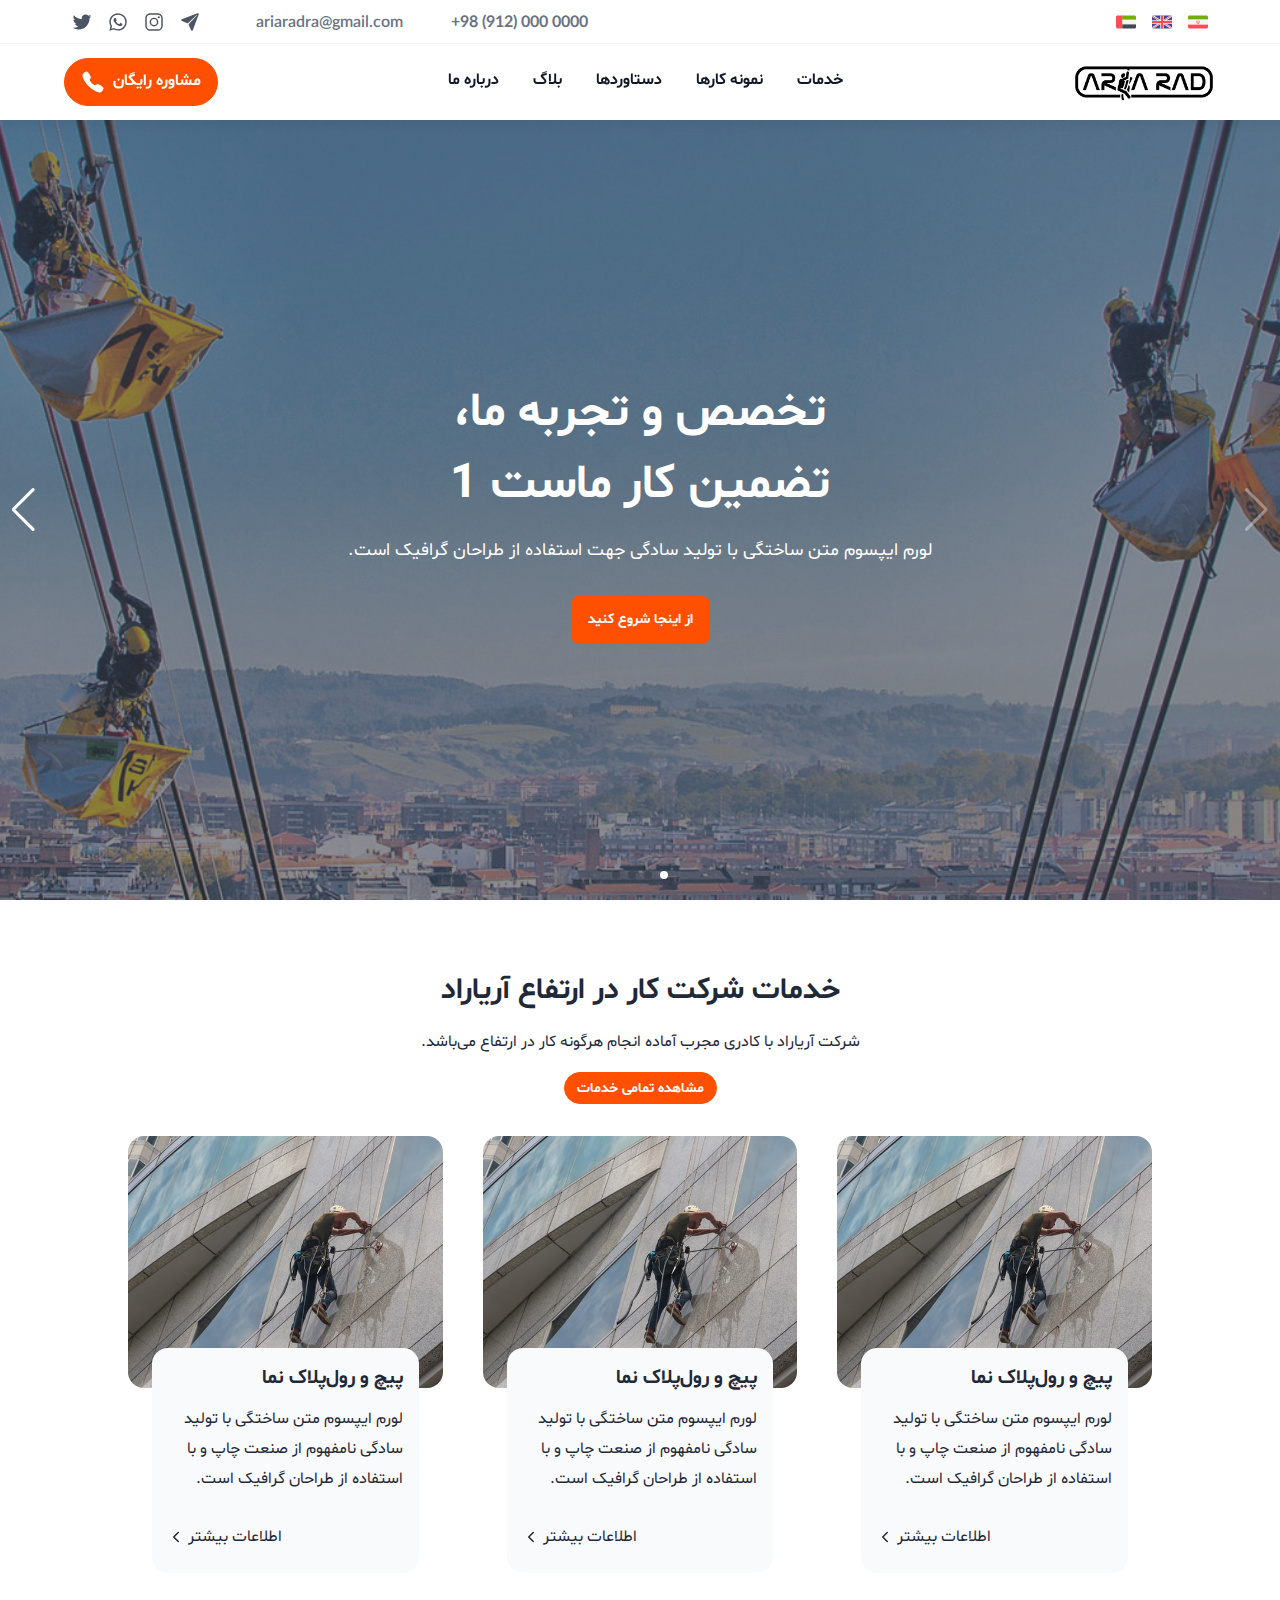
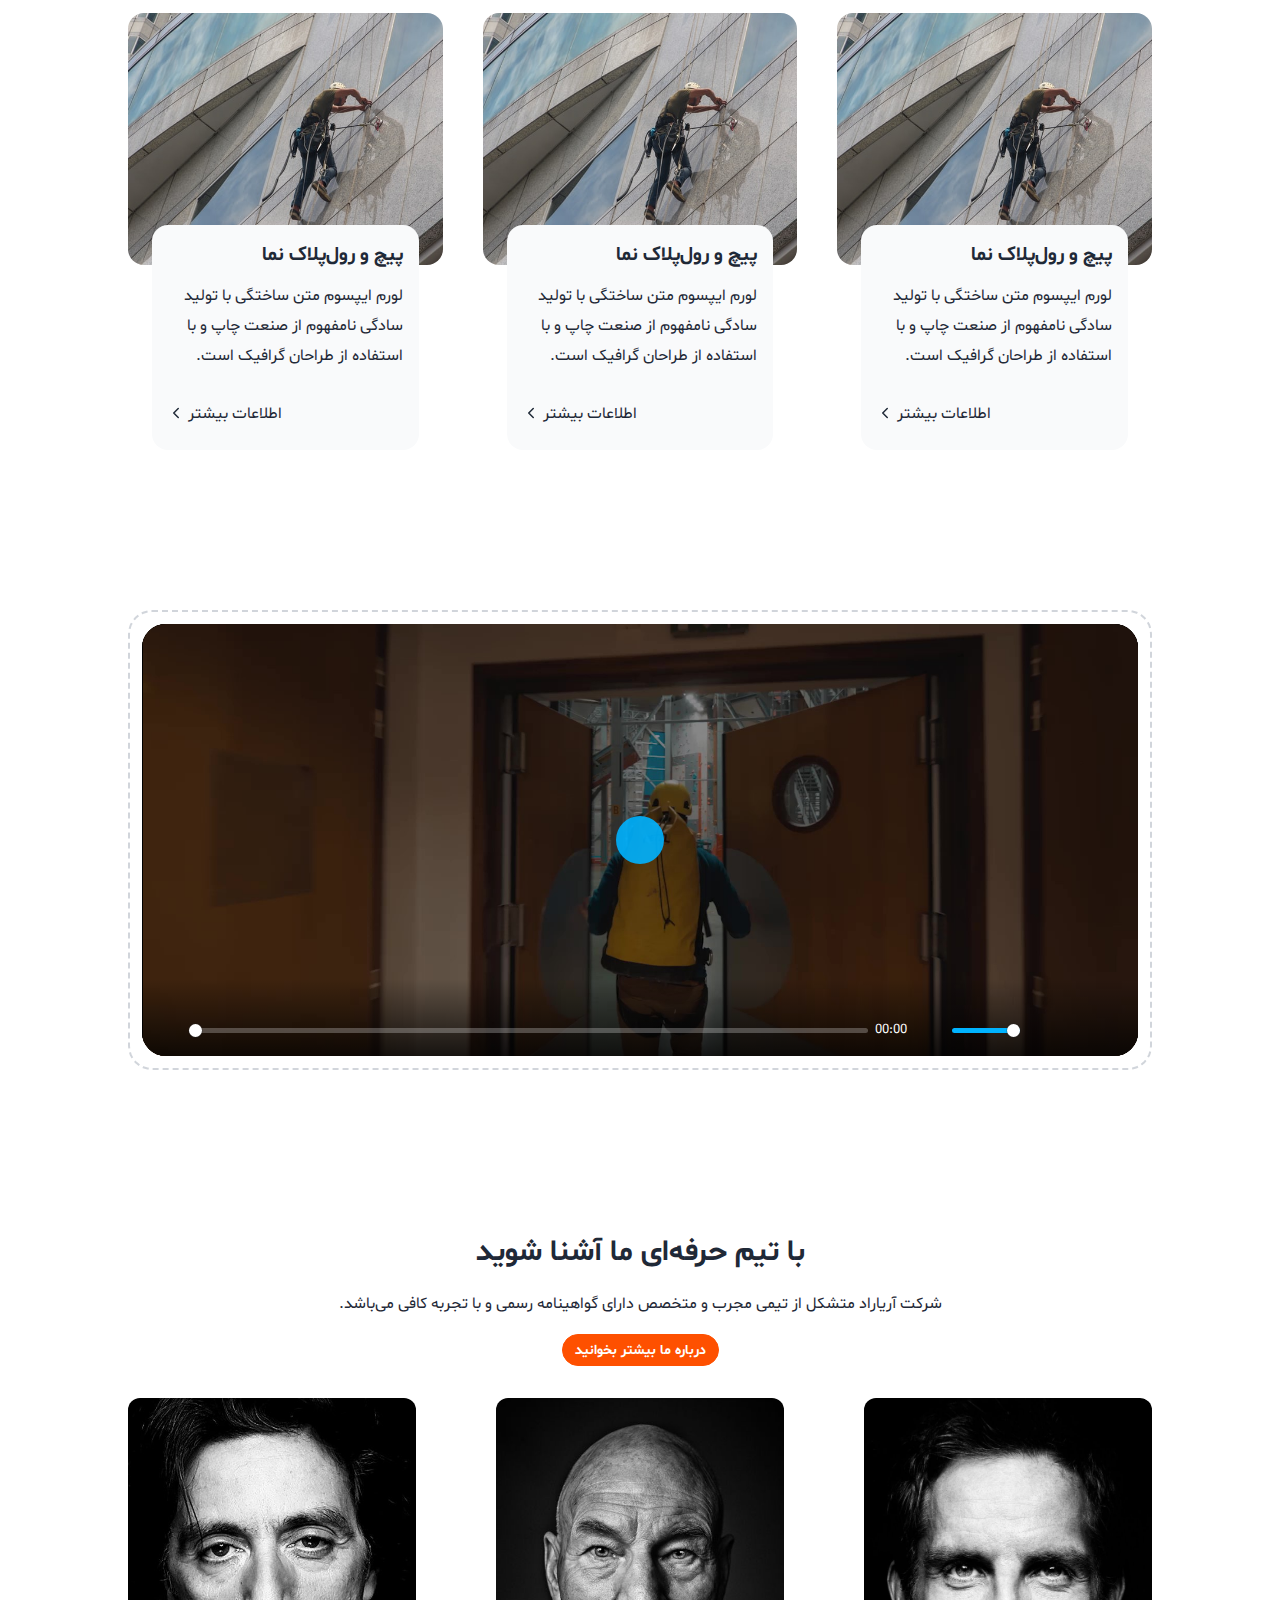
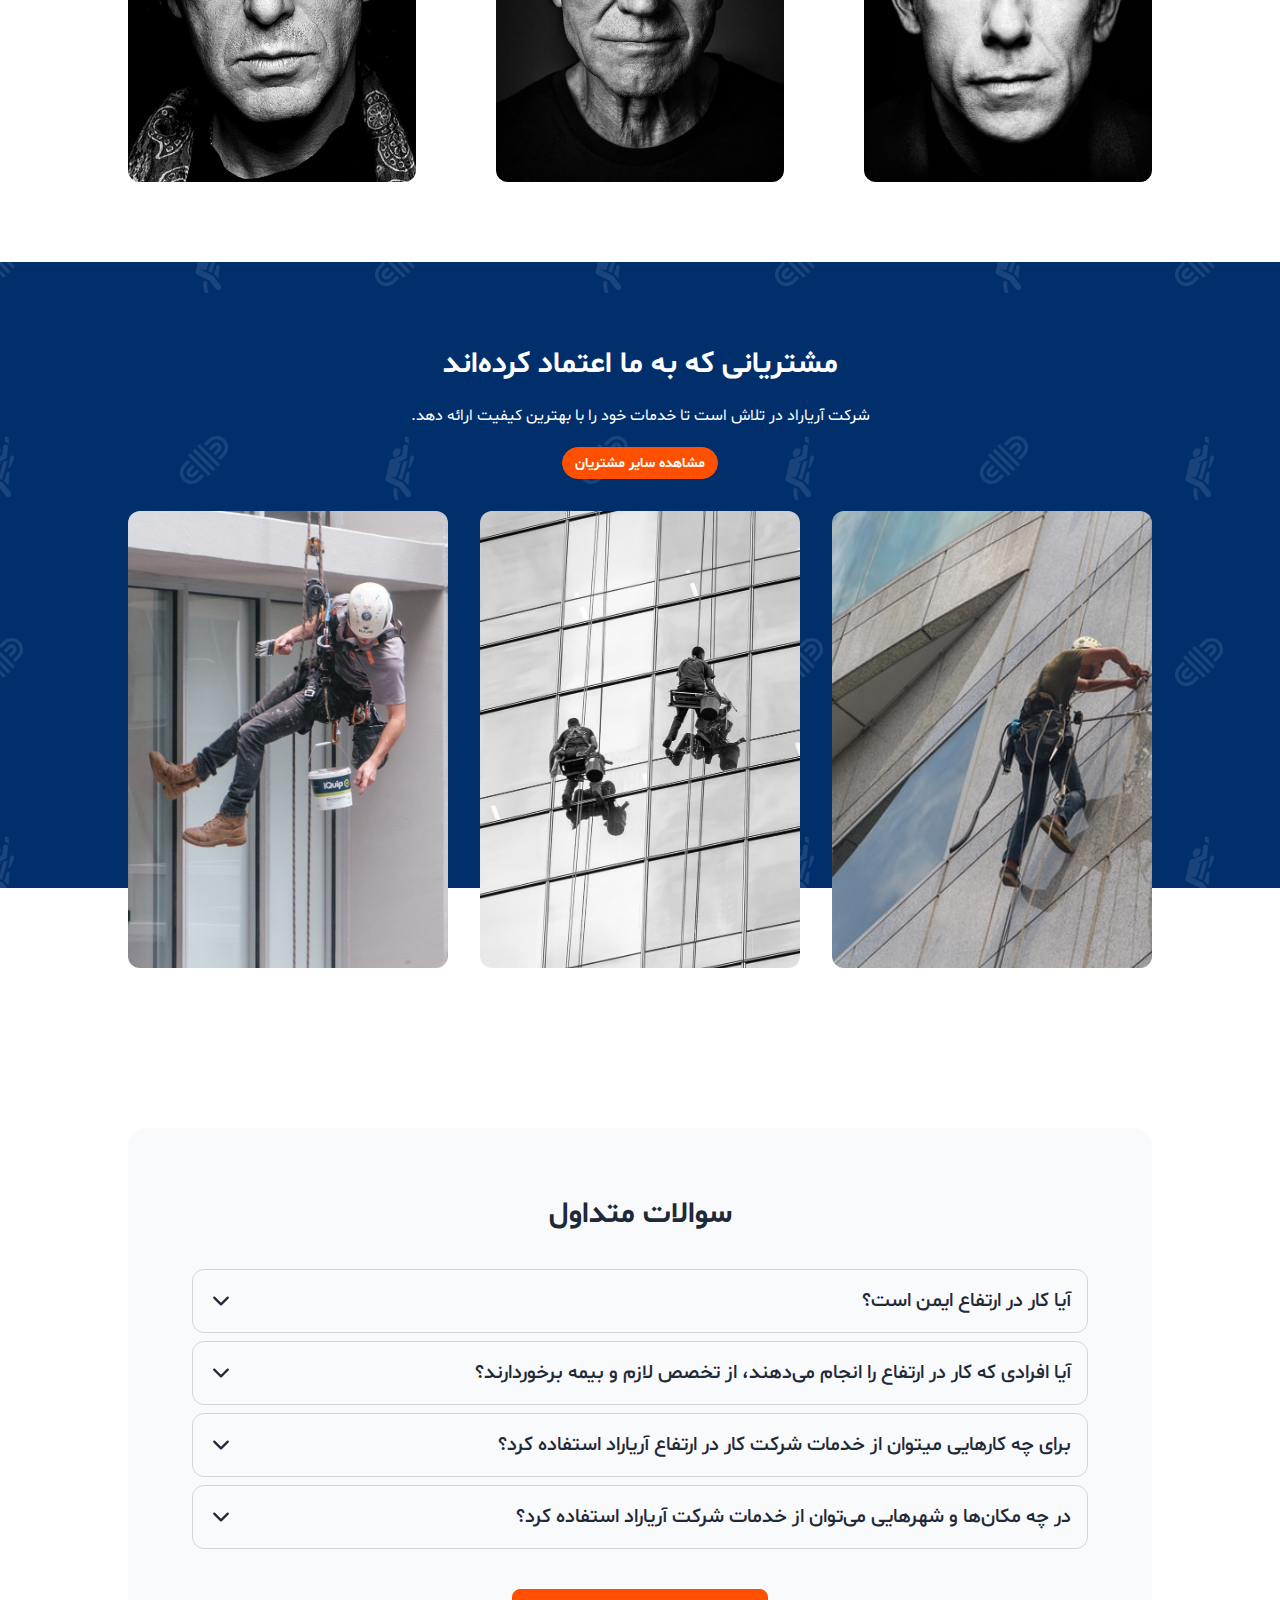
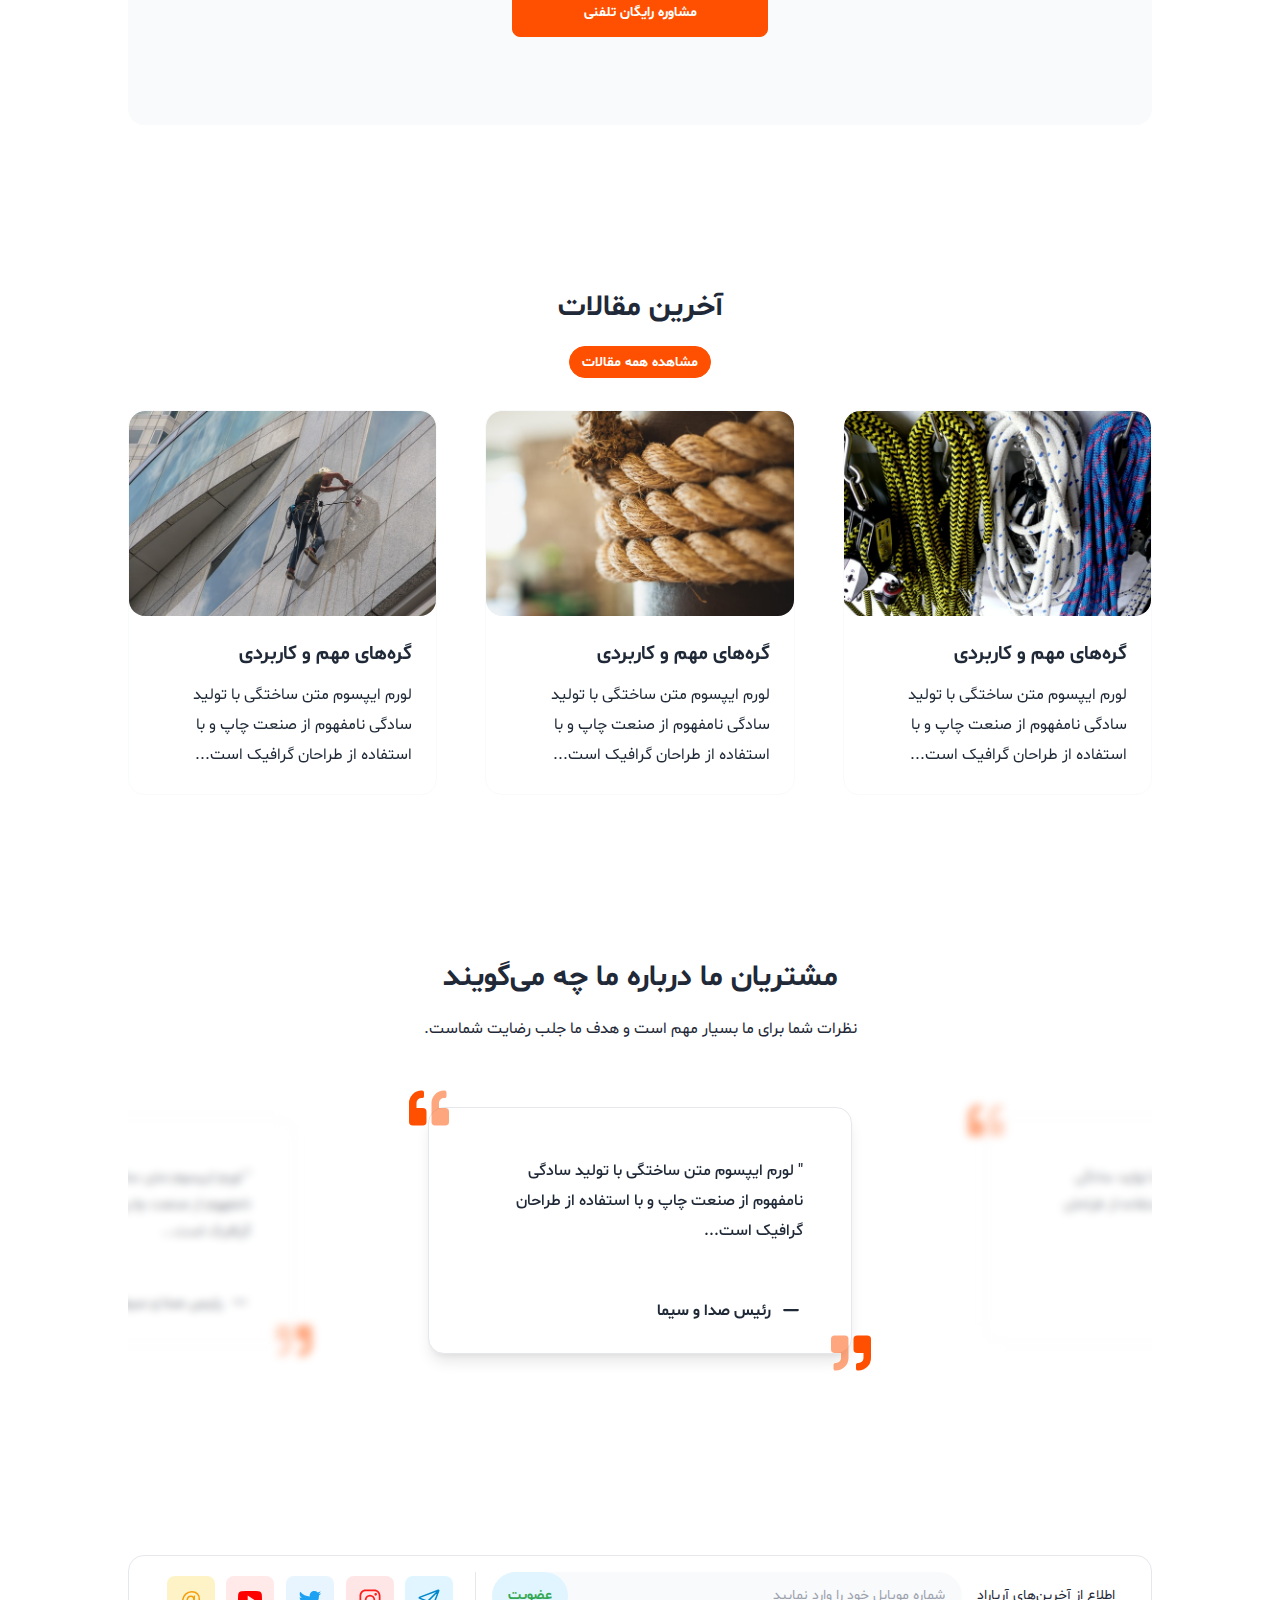
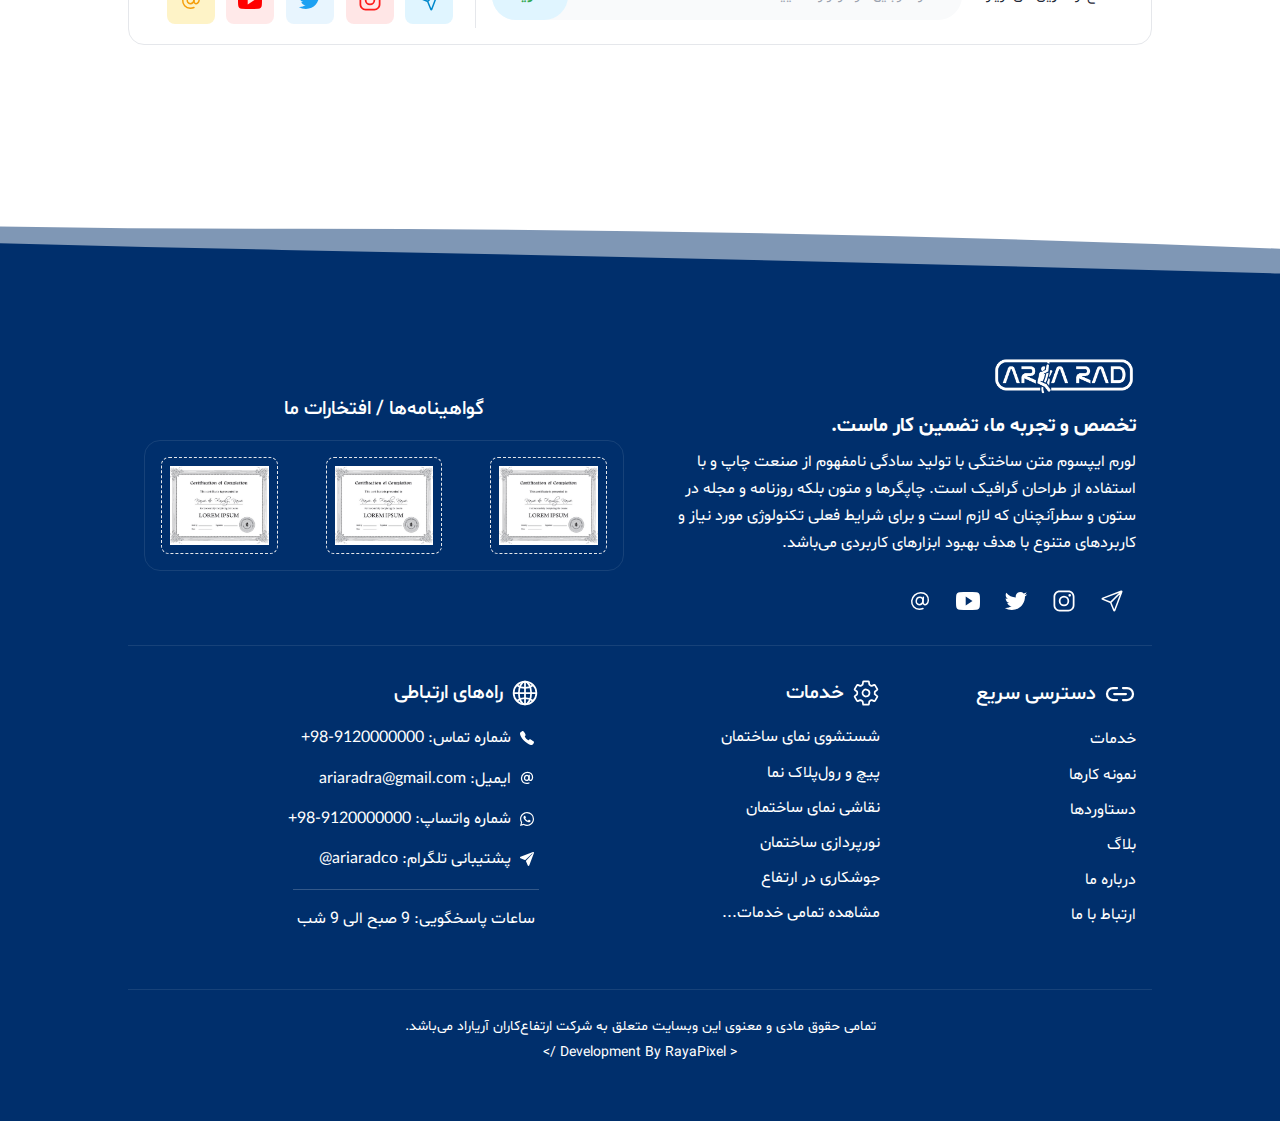
==== commit 5d356df6: "+" ====
--- a/index.html
+++ b/index.html
@@ -537,7 +537,7 @@
                                     <div
                                         class="card-content relative rounded-lg lg:rounded-box bg-transparent lg:bg-gray-50 lg:-mt-10 p-4">
                                         <h2 class="card-title 2xl:text-2xl">
-                                            <a href="#" class="hover:text-theme transition-colors duration-200">
+                                            <a href="#" class="hover:text-theme-btn transition-colors duration-200">
                                                 پیچ و رول‌پلاک نما
                                             </a>
                                         </h2>
@@ -551,7 +551,7 @@
 
                                         <div class="card-actions items-center justify-start lg:justify-end">
                                             <a href="#"
-                                                class="border-b border-transparent hover:border-black transition-colors duration-200">
+                                                class="hover:text-theme-btn lg:border-b border-transparent hover:border-theme-btn transition-colors duration-200">
                                                 اطلاعات بیشتر
                                                 <svg xmlns="http://www.w3.org/2000/svg" width="24" height="24"
                                                     class="w-4 h-4 inline-block transform rtl:rotate-0 ltr:rotate-180"
@@ -579,7 +579,7 @@
                                     class="col-span-4 lg:col-span-1 h-full lg:h-auto -mt-2 lg:mt-0 rtl:-mr-2 lg:rtl:mr-0 ltr:-ml-2 lg:ltr:ml-0 p-1 lg:p-0 border lg:border-none border-dashed border-gray-500 rounded-lg bg-gray-50 lg:bg-transparent transition-all duration-300">
                                     <a href="#"
                                         class="block h-full lg:h-auto overflow-hidden rounded-lg lg:rounded-box aspect-w-5 aspect-h-4">
-                                        <img src="./assets/img/cardbg04.jpg"
+                                        <img src="./assets/img/cardbg03.jpg"
                                             class="w-full h-full object-cover transition-all duration-500" width="600"
                                             height="600" alt="Test Image" loading="lazy" />
                                     </a>
@@ -590,7 +590,7 @@
                                     <div
                                         class="card-content relative rounded-lg lg:rounded-box bg-transparent lg:bg-gray-50 lg:-mt-10 p-4">
                                         <h2 class="card-title 2xl:text-2xl">
-                                            <a href="#" class="hover:text-theme transition-colors duration-200">
+                                            <a href="#" class="hover:text-theme-btn transition-colors duration-200">
                                                 پیچ و رول‌پلاک نما
                                             </a>
                                         </h2>
@@ -604,7 +604,7 @@
 
                                         <div class="card-actions items-center justify-start lg:justify-end">
                                             <a href="#"
-                                                class="border-b border-transparent hover:border-black transition-colors duration-200">
+                                                class="hover:text-theme-btn lg:border-b border-transparent hover:border-theme-btn transition-colors duration-200">
                                                 اطلاعات بیشتر
                                                 <svg xmlns="http://www.w3.org/2000/svg" width="24" height="24"
                                                     class="w-4 h-4 inline-block transform rtl:rotate-0 ltr:rotate-180"
@@ -632,7 +632,7 @@
                                     class="col-span-4 lg:col-span-1 h-full lg:h-auto -mt-2 lg:mt-0 rtl:-mr-2 lg:rtl:mr-0 ltr:-ml-2 lg:ltr:ml-0 p-1 lg:p-0 border lg:border-none border-dashed border-gray-500 rounded-lg bg-gray-50 lg:bg-transparent transition-all duration-300">
                                     <a href="#"
                                         class="block h-full lg:h-auto overflow-hidden rounded-lg lg:rounded-box aspect-w-5 aspect-h-4">
-                                        <img src="./assets/img/cardbg05.jpg"
+                                        <img src="./assets/img/cardbg03.jpg"
                                             class="w-full h-full object-cover transition-all duration-500" width="600"
                                             height="600" alt="Test Image" loading="lazy" />
                                     </a>
@@ -643,7 +643,7 @@
                                     <div
                                         class="card-content relative rounded-lg lg:rounded-box bg-transparent lg:bg-gray-50 lg:-mt-10 p-4">
                                         <h2 class="card-title 2xl:text-2xl">
-                                            <a href="#" class="hover:text-theme transition-colors duration-200">
+                                            <a href="#" class="hover:text-theme-btn transition-colors duration-200">
                                                 پیچ و رول‌پلاک نما
                                             </a>
                                         </h2>
@@ -657,7 +657,7 @@
 
                                         <div class="card-actions items-center justify-start lg:justify-end">
                                             <a href="#"
-                                                class="border-b border-transparent hover:border-black transition-colors duration-200">
+                                                class="hover:text-theme-btn lg:border-b border-transparent hover:border-theme-btn transition-colors duration-200">
                                                 اطلاعات بیشتر
                                                 <svg xmlns="http://www.w3.org/2000/svg" width="24" height="24"
                                                     class="w-4 h-4 inline-block transform rtl:rotate-0 ltr:rotate-180"
@@ -696,7 +696,7 @@
                                     <div
                                         class="card-content relative rounded-lg lg:rounded-box bg-transparent lg:bg-gray-50 lg:-mt-10 p-4">
                                         <h2 class="card-title 2xl:text-2xl">
-                                            <a href="#" class="hover:text-theme transition-colors duration-200">
+                                            <a href="#" class="hover:text-theme-btn transition-colors duration-200">
                                                 پیچ و رول‌پلاک نما
                                             </a>
                                         </h2>
@@ -710,7 +710,7 @@
 
                                         <div class="card-actions items-center justify-start lg:justify-end">
                                             <a href="#"
-                                                class="border-b border-transparent hover:border-black transition-colors duration-200">
+                                                class="hover:text-theme-btn lg:border-b border-transparent hover:border-theme-btn transition-colors duration-200">
                                                 اطلاعات بیشتر
                                                 <svg xmlns="http://www.w3.org/2000/svg" width="24" height="24"
                                                     class="w-4 h-4 inline-block transform rtl:rotate-0 ltr:rotate-180"
@@ -738,7 +738,7 @@
                                     class="col-span-4 lg:col-span-1 h-full lg:h-auto -mt-2 lg:mt-0 rtl:-mr-2 lg:rtl:mr-0 ltr:-ml-2 lg:ltr:ml-0 p-1 lg:p-0 border lg:border-none border-dashed border-gray-500 rounded-lg bg-gray-50 lg:bg-transparent transition-all duration-300">
                                     <a href="#"
                                         class="block h-full lg:h-auto overflow-hidden rounded-lg lg:rounded-box aspect-w-5 aspect-h-4">
-                                        <img src="./assets/img/cardbg04.jpg"
+                                        <img src="./assets/img/cardbg03.jpg"
                                             class="w-full h-full object-cover transition-all duration-500" width="600"
                                             height="600" alt="Test Image" loading="lazy" />
                                     </a>
@@ -749,7 +749,7 @@
                                     <div
                                         class="card-content relative rounded-lg lg:rounded-box bg-transparent lg:bg-gray-50 lg:-mt-10 p-4">
                                         <h2 class="card-title 2xl:text-2xl">
-                                            <a href="#" class="hover:text-theme transition-colors duration-200">
+                                            <a href="#" class="hover:text-theme-btn transition-colors duration-200">
                                                 پیچ و رول‌پلاک نما
                                             </a>
                                         </h2>
@@ -763,7 +763,7 @@
 
                                         <div class="card-actions items-center justify-start lg:justify-end">
                                             <a href="#"
-                                                class="border-b border-transparent hover:border-black transition-colors duration-200">
+                                                class="hover:text-theme-btn lg:border-b border-transparent hover:border-theme-btn transition-colors duration-200">
                                                 اطلاعات بیشتر
                                                 <svg xmlns="http://www.w3.org/2000/svg" width="24" height="24"
                                                     class="w-4 h-4 inline-block transform rtl:rotate-0 ltr:rotate-180"
@@ -791,7 +791,7 @@
                                     class="col-span-4 lg:col-span-1 h-full lg:h-auto -mt-2 lg:mt-0 rtl:-mr-2 lg:rtl:mr-0 ltr:-ml-2 lg:ltr:ml-0 p-1 lg:p-0 border lg:border-none border-dashed border-gray-500 rounded-lg bg-gray-50 lg:bg-transparent transition-all duration-300">
                                     <a href="#"
                                         class="block h-full lg:h-auto overflow-hidden rounded-lg lg:rounded-box aspect-w-5 aspect-h-4">
-                                        <img src="./assets/img/cardbg05.jpg"
+                                        <img src="./assets/img/cardbg03.jpg"
                                             class="w-full h-full object-cover transition-all duration-500" width="600"
                                             height="600" alt="Test Image" loading="lazy" />
                                     </a>
@@ -802,7 +802,7 @@
                                     <div
                                         class="card-content relative rounded-lg lg:rounded-box bg-transparent lg:bg-gray-50 lg:-mt-10 p-4">
                                         <h2 class="card-title 2xl:text-2xl">
-                                            <a href="#" class="hover:text-theme transition-colors duration-200">
+                                            <a href="#" class="hover:text-theme-btn transition-colors duration-200">
                                                 پیچ و رول‌پلاک نما
                                             </a>
                                         </h2>
@@ -816,7 +816,7 @@
 
                                         <div class="card-actions items-center justify-start lg:justify-end">
                                             <a href="#"
-                                                class="border-b border-transparent hover:border-black transition-colors duration-200">
+                                                class="hover:text-theme-btn lg:border-b border-transparent hover:border-theme-btn transition-colors duration-200">
                                                 اطلاعات بیشتر
                                                 <svg xmlns="http://www.w3.org/2000/svg" width="24" height="24"
                                                     class="w-4 h-4 inline-block transform rtl:rotate-0 ltr:rotate-180"
@@ -2900,6 +2900,4 @@
     
 </body>
 
-</html>
-
-<!-- To Do: RTL + LTR -->+</html>--- a/assets/css/index.css
+++ b/assets/css/index.css
@@ -1 +1 @@
-@font-face{font-family:"Shabnam";font-weight:normal;font-display:swap;src:url(../font/shabnam/Shabnam.woff2) format("woff2")}@font-face{font-family:"Shabnam";font-weight:bold;font-display:swap;src:url(../font/shabnam/Shabnam-Bold.woff2) format("woff2")}@font-face{font-family:"Shabnam";font-weight:100;font-display:swap;src:url(../font/shabnam/Shabnam-Thin.woff2) format("woff2")}@font-face{font-family:"Shabnam";font-weight:300;font-display:swap;src:url(../font/shabnam/Shabnam-Light.woff2) format("woff2")}@font-face{font-family:"Shabnam";font-weight:500;font-display:swap;src:url(../font/shabnam/Shabnam-Medium.woff2) format("woff2")}@font-face{font-family:"Lato";font-style:normal;font-weight:100;font-display:swap;text-rendering:optimizeLegibility;src:url(../font/lato/LatoLatin-Hairline.woff2) format("woff2");unicode-range:U+0000-00FF,U+0131,U+0152-0153,U+02BB-02BC,U+02C6,U+02DA,U+02DC,U+2000-206F,U+2074,U+20AC,U+2122,U+2191,U+2193,U+2212,U+2215,U+FEFF,U+FFFD}@font-face{font-family:"Lato";font-style:normal;font-weight:200;font-display:swap;text-rendering:optimizeLegibility;src:url(../font/lato/LatoLatin-Thin.woff2) format("woff2");unicode-range:U+0000-00FF,U+0131,U+0152-0153,U+02BB-02BC,U+02C6,U+02DA,U+02DC,U+2000-206F,U+2074,U+20AC,U+2122,U+2191,U+2193,U+2212,U+2215,U+FEFF,U+FFFD}@font-face{font-family:"Lato";font-style:normal;font-weight:300;font-display:swap;text-rendering:optimizeLegibility;src:url(../font/lato/LatoLatin-Light.woff2) format("woff2");unicode-range:U+0000-00FF,U+0131,U+0152-0153,U+02BB-02BC,U+02C6,U+02DA,U+02DC,U+2000-206F,U+2074,U+20AC,U+2122,U+2191,U+2193,U+2212,U+2215,U+FEFF,U+FFFD}@font-face{font-family:"Lato";font-style:normal;font-weight:400;font-display:swap;text-rendering:optimizeLegibility;src:url(../font/lato/LatoLatin-Regular.woff2) format("woff2");unicode-range:U+0000-00FF,U+0131,U+0152-0153,U+02BB-02BC,U+02C6,U+02DA,U+02DC,U+2000-206F,U+2074,U+20AC,U+2122,U+2191,U+2193,U+2212,U+2215,U+FEFF,U+FFFD}@font-face{font-family:"Lato";font-style:normal;font-weight:500;font-display:swap;text-rendering:optimizeLegibility;src:url(../font/lato/LatoLatin-Medium.woff2) format("woff2");unicode-range:U+0000-00FF,U+0131,U+0152-0153,U+02BB-02BC,U+02C6,U+02DA,U+02DC,U+2000-206F,U+2074,U+20AC,U+2122,U+2191,U+2193,U+2212,U+2215,U+FEFF,U+FFFD}@font-face{font-family:"Lato";font-style:normal;font-weight:600;font-display:swap;text-rendering:optimizeLegibility;src:url(../font/lato/LatoLatin-Semibold.woff2) format("woff2");unicode-range:U+0000-00FF,U+0131,U+0152-0153,U+02BB-02BC,U+02C6,U+02DA,U+02DC,U+2000-206F,U+2074,U+20AC,U+2122,U+2191,U+2193,U+2212,U+2215,U+FEFF,U+FFFD}@font-face{font-family:"Lato";font-style:normal;font-weight:700;font-display:swap;text-rendering:optimizeLegibility;src:url(../font/lato/LatoLatin-Bold.woff2) format("woff2");unicode-range:U+0000-00FF,U+0131,U+0152-0153,U+02BB-02BC,U+02C6,U+02DA,U+02DC,U+2000-206F,U+2074,U+20AC,U+2122,U+2191,U+2193,U+2212,U+2215,U+FEFF,U+FFFD}@font-face{font-family:"Lato";font-style:normal;font-weight:800;font-display:swap;text-rendering:optimizeLegibility;src:url(../font/lato/LatoLatin-Heavy.woff2) format("woff2");unicode-range:U+0000-00FF,U+0131,U+0152-0153,U+02BB-02BC,U+02C6,U+02DA,U+02DC,U+2000-206F,U+2074,U+20AC,U+2122,U+2191,U+2193,U+2212,U+2215,U+FEFF,U+FFFD}@font-face{font-family:"Lato";font-style:normal;font-weight:900;font-display:swap;text-rendering:optimizeLegibility;src:url(../font/lato/LatoLatin-Black.woff2) format("woff2");unicode-range:U+0000-00FF,U+0131,U+0152-0153,U+02BB-02BC,U+02C6,U+02DA,U+02DC,U+2000-206F,U+2074,U+20AC,U+2122,U+2191,U+2193,U+2212,U+2215,U+FEFF,U+FFFD}*,:before,:after{box-sizing:border-box}html{-moz-tab-size:4;-o-tab-size:4;tab-size:4}html{line-height:1.15;-webkit-text-size-adjust:100%}body{margin:0}body{font-family:system-ui,-apple-system,"Segoe UI",Roboto,Helvetica,Arial,sans-serif,"Apple Color Emoji","Segoe UI Emoji"}hr{height:0;color:inherit}abbr[title]{-webkit-text-decoration:underline dotted;text-decoration:underline dotted}b,strong{font-weight:bolder}code,kbd,samp,pre{font-family:ui-monospace,SFMono-Regular,Consolas,"Liberation Mono",Menlo,monospace;font-size:1em}small{font-size:80%}sub,sup{font-size:75%;line-height:0;position:relative;vertical-align:baseline}sub{bottom:-.25em}sup{top:-.5em}table{text-indent:0;border-color:inherit}button,input,optgroup,select,textarea{font-family:inherit;font-size:100%;line-height:1.15;margin:0}button,select{text-transform:none}button,[type=button],[type=submit]{-webkit-appearance:button}legend{padding:0}progress{vertical-align:baseline}summary{display:list-item}blockquote,dl,dd,h1,h2,h3,h4,h5,h6,hr,figure,p,pre{margin:0}button{background-color:transparent;background-image:none}fieldset{margin:0;padding:0}ol,ul{list-style:none;margin:0;padding:0}html{font-family:ui-sans-serif,system-ui,-apple-system,BlinkMacSystemFont,"Segoe UI",Roboto,"Helvetica Neue",Arial,"Noto Sans",sans-serif,"Apple Color Emoji","Segoe UI Emoji","Segoe UI Symbol","Noto Color Emoji";line-height:1.5}body{font-family:inherit;line-height:inherit}*,:before,:after{box-sizing:border-box;border-width:0;border-style:solid;border-color:currentColor}hr{border-top-width:1px}img{border-style:solid}textarea{resize:vertical}input::-moz-placeholder,textarea::-moz-placeholder{opacity:1;color:#9ca3af}input:-ms-input-placeholder,textarea:-ms-input-placeholder{opacity:1;color:#9ca3af}input::placeholder,textarea::placeholder{opacity:1;color:#9ca3af}button,[role=button]{cursor:pointer}table{border-collapse:collapse}h1,h2,h3,h4,h5,h6{font-size:inherit;font-weight:inherit}a{color:inherit;text-decoration:inherit}button,input,optgroup,select,textarea{padding:0;line-height:inherit;color:inherit}pre,code,kbd,samp{font-family:ui-monospace,SFMono-Regular,Menlo,Monaco,Consolas,"Liberation Mono","Courier New",monospace}img,svg,video,canvas,audio,iframe,embed,object{display:block;vertical-align:middle}img,video{max-width:100%;height:auto}[hidden]{display:none}*,:before,:after{--tw-border-opacity: 1;border-color:rgba(229,231,235,var(--tw-border-opacity))}:root{background-color:hsla(var(--b1)/var(--tw-bg-opacity,1));color:hsla(var(--bc)/var(--tw-text-opacity,1))}html{-webkit-tap-highlight-color:transparent}:root{--p: 259 94.4% 51.2%;--pf: 259 94.3% 41%;--pc: 0 0% 100%;--s: 314 100% 47.1%;--sf: 314 100% 37.1%;--sc: 0 0% 100%;--a: 174 60% 51%;--af: 174 59.8% 41%;--ac: 0 0% 100%;--n: 219 14.1% 27.8%;--nf: 222 13.4% 19%;--nc: 0 0% 100%;--b1: 0 0% 100%;--b2: 210 20% 98%;--b3: 216 12.2% 83.9%;--bc: 215 27.9% 16.9%;--in: 207 89.8% 53.9%;--su: 174 100% 29%;--wa: 36 100% 50%;--er: 14 100% 57.1%;--rounded-box: 1rem;--rounded-btn: .5rem;--rounded-badge: 1.9rem;--animation-btn: .25s;--animation-input: .2s;--padding-card: 2rem;--btn-text-case: uppercase;--btn-focus-scale: .95;--navbar-padding: .5rem;--border-btn: 1px;--tab-border: 1px;--tab-radius: .5rem;--tab-spacer: .5rem;--focus-ring: 2px;--focus-ring-offset: 2px;--glass-opacity: 30%;--glass-border-opacity: 10%;--glass-reflex-degree: 100deg;--glass-reflex-opacity: 10%;--glass-blur: 40px;--glass-text-shadow-opacity: 5%}.container{width:100%;margin-right:auto;margin-left:auto;padding-right:.5rem;padding-left:.5rem}@media (min-width: 375px){.container{max-width:375px;padding-right:1rem;padding-left:1rem}}@media (min-width: 480px){.container{max-width:480px}}@media (min-width: 640px){.container{max-width:640px;padding-right:2rem;padding-left:2rem}}@media (min-width: 768px){.container{max-width:768px;padding-right:4rem;padding-left:4rem}}@media (min-width: 1024px){.container{max-width:1024px;padding-right:6rem;padding-left:6rem}}@media (min-width: 1280px){.container{max-width:1280px;padding-right:8rem;padding-left:8rem}}@media (min-width: 1536px){.container{max-width:1536px;padding-right:10rem;padding-left:10rem}}.alert>:not([hidden])~:not([hidden]){--tw-space-y-reverse: 0;margin-top:calc(.5rem*(1 - var(--tw-space-y-reverse)));margin-bottom:calc(.5rem*var(--tw-space-y-reverse))}.alert{display:flex;flex-direction:column;align-items:center;justify-content:space-between;--tw-bg-opacity: 1;background-color:hsla(var(--b2)/var(--tw-bg-opacity,1));padding:1rem;border-radius:var(--rounded-box,1rem)}@media (min-width:768px){.alert>:not([hidden])~:not([hidden]){--tw-space-y-reverse: 0;margin-top:calc(0px*(1 - var(--tw-space-y-reverse)));margin-bottom:calc(0px*var(--tw-space-y-reverse))}.alert{flex-direction:row}}.alert>*{display:flex}.artboard{width:100%}.avatar{display:inline-flex;position:relative}.avatar>div{display:block;overflow:hidden}.avatar img{height:100%;-o-object-fit:cover;object-fit:cover;width:100%}.avatar.placeholder>div{display:flex;align-items:center;justify-content:center}.badge{display:inline-flex;align-items:center;justify-content:center;transition-property:background-color,border-color,color,fill,stroke,opacity,box-shadow,transform;transition-duration:.15s;transition-duration:.2s;transition-timing-function:cubic-bezier(.4,0,.2,1);height:1.25rem;font-size:.875rem;line-height:1.25rem;width:-webkit-fit-content;width:-moz-fit-content;width:fit-content;padding-right:.563rem;padding-left:.563rem;--tw-bg-opacity: 1;background-color:hsla(var(--n)/var(--tw-bg-opacity,1));--tw-border-opacity: 1;border-color:hsla(var(--n)/var(--tw-border-opacity,1));border-width:1px;--tw-text-opacity: 1;color:hsla(var(--nc)/var(--tw-text-opacity,1));border-radius:var(--rounded-badge,1.9rem)}.breadcrumbs{max-width:100%;overflow-x:auto;padding-top:.5rem;padding-bottom:.5rem}.breadcrumbs>ul{display:flex;align-items:center;white-space:nowrap;min-height:-webkit-min-content;min-height:-moz-min-content;min-height:min-content}.breadcrumbs>ul>li{display:flex;align-items:center}.breadcrumbs>ul>li>a{cursor:pointer;display:flex;align-items:center}.breadcrumbs>ul>li>a:hover{text-decoration:underline}.btn{border-color:transparent;border-color:hsla(var(--n)/var(--tw-border-opacity,1));cursor:pointer;display:inline-flex;flex-wrap:wrap;align-items:center;justify-content:center;flex-shrink:0;text-align:center;-webkit-user-select:none;-moz-user-select:none;-ms-user-select:none;user-select:none;transition-property:background-color,border-color,color,fill,stroke,opacity,box-shadow,transform;transition-duration:.15s;transition-duration:.2s;transition-timing-function:cubic-bezier(.4,0,.2,1);border-radius:var(--rounded-btn,.5rem);height:3rem;font-size:.875rem;line-height:1.25rem;line-height:2;padding-right:1rem;padding-left:1rem;min-height:3rem;font-weight:600;text-transform:uppercase;text-transform:var(--btn-text-case,uppercase);border-width:var(--border-btn,1px);-webkit-animation:button-pop var(--animation-btn,.25s) ease-out;animation:button-pop var(--animation-btn,.25s) ease-out;--tw-bg-opacity: 1;background-color:hsla(var(--n)/var(--tw-bg-opacity,1));--tw-border-opacity: 1;--tw-text-opacity: 1;color:hsla(var(--nc)/var(--tw-text-opacity,1))}.btn:focus{outline:2px solid transparent;outline-offset:2px}.btn-disabled,.btn[disabled]{pointer-events:none;--tw-bg-opacity: 1;--tw-bg-opacity: .2;background-color:hsla(var(--n)/var(--tw-bg-opacity,1));--tw-border-opacity: 0;--tw-text-opacity: 1;--tw-text-opacity: .2;color:hsla(var(--bc)/var(--tw-text-opacity,1))}.btn-square{height:3rem;padding:0;width:3rem}.btn-circle{border-radius:9999px;height:3rem;padding:0;width:3rem}.btn.loading,.btn.loading:hover{pointer-events:none}.btn.loading:before{border-radius:9999px;border-width:2px;height:1rem;margin-left:.5rem;width:1rem;-webkit-animation:spin 2s linear infinite;animation:spin 2s linear infinite;content:"";border-color:transparent transparent currentColor currentColor}@media (prefers-reduced-motion:reduce){.btn.loading:before{-webkit-animation:spin 10s linear infinite;animation:spin 10s linear infinite}}@-webkit-keyframes spin{0%{transform:rotate(0)}to{transform:rotate(-1turn)}}@keyframes spin{0%{transform:rotate(0)}to{transform:rotate(-1turn)}}.btn-group{display:flex;flex-wrap:wrap}.btn-group>input[type=radio].btn{-webkit-appearance:none;-moz-appearance:none;appearance:none}.btn-group>input[type=radio].btn:before{content:attr(data-title)}.card{display:flex;flex-direction:column;overflow:hidden;position:relative;border-radius:var(--rounded-box,1rem)}.card:focus{outline:2px solid transparent;outline-offset:2px}.card-body{display:flex;flex-direction:column;flex:1 1 auto;padding:var(--padding-card,2rem)}.card figure,.card figure>*{width:100%}.card-actions{display:flex;flex-wrap:wrap;align-items:flex-start;margin-right:-.25rem;margin-left:-.25rem}.card-actions>*{margin:.25rem}.card.image-full{display:grid}.card.image-full:before{position:relative;content:"";--tw-bg-opacity: 1;background-color:hsla(var(--n)/var(--tw-bg-opacity,1));opacity:.75;z-index:10;border-radius:var(--rounded-box,1rem)}.card.image-full:before,.card.image-full>*{grid-column-start:1;grid-row-start:1}.card.image-full>figure img{height:100%;-o-object-fit:cover;object-fit:cover}.card.image-full>.card-body{position:relative;--tw-text-opacity: 1;color:hsla(var(--nc)/var(--tw-text-opacity,1));z-index:20}.carousel{display:flex;overflow-x:scroll;-ms-scroll-snap-type:x mandatory;scroll-snap-type:x mandatory;scroll-behavior:smooth;-ms-overflow-style:none;scrollbar-width:none}.carousel-vertical{flex-direction:column;overflow-y:scroll;-ms-scroll-snap-type:y mandatory;scroll-snap-type:y mandatory}.carousel-item{box-sizing:content-box;display:flex;flex:none;scroll-snap-align:start}.carousel-center .carousel-item{scroll-snap-align:center}.carousel-end .carousel-item{scroll-snap-align:end}.checkbox:focus{outline:2px solid transparent;outline-offset:2px}.collapse{display:grid;overflow:hidden;position:relative;outline:2px solid transparent;outline-offset:2px}.collapse-content,.collapse-title,.collapse>input[type=checkbox]{grid-column-start:1;grid-row-start:1}.collapse>input[type=checkbox]{-webkit-appearance:none;-moz-appearance:none;appearance:none;opacity:0}.collapse-content{overflow:hidden;grid-row-start:2;max-height:0;padding-right:1rem;padding-left:1rem;cursor:unset;transition:padding .2s ease-in-out,background-color .2s ease-in-out}.collapse-open .collapse-content,.collapse:focus:not(.collapse-close) .collapse-content,.collapse:not(.collapse-close) input[type=checkbox]:checked~.collapse-content{max-height:9000px;--tw-bg-opacity: 1;--tw-bg-opacity: .1;background-color:hsla(var(--bc)/var(--tw-bg-opacity,1));opacity:1;padding-bottom:1rem;transition:padding .2s ease-in-out,background-color .2s ease-in-out}:root .countdown{line-height:1em}.countdown{display:inline-flex}.countdown>*{height:1em;display:inline-block;overflow-y:hidden}.countdown>:before{position:relative;content:"00\a 01\a 02\a 03\a 04\a 05\a 06\a 07\a 08\a 09\a 10\a 11\a 12\a 13\a 14\a 15\a 16\a 17\a 18\a 19\a 20\a 21\a 22\a 23\a 24\a 25\a 26\a 27\a 28\a 29\a 30\a 31\a 32\a 33\a 34\a 35\a 36\a 37\a 38\a 39\a 40\a 41\a 42\a 43\a 44\a 45\a 46\a 47\a 48\a 49\a 50\a 51\a 52\a 53\a 54\a 55\a 56\a 57\a 58\a 59\a 60\a 61\a 62\a 63\a 64\a 65\a 66\a 67\a 68\a 69\a 70\a 71\a 72\a 73\a 74\a 75\a 76\a 77\a 78\a 79\a 80\a 81\a 82\a 83\a 84\a 85\a 86\a 87\a 88\a 89\a 90\a 91\a 92\a 93\a 94\a 95\a 96\a 97\a 98\a 99\a";white-space:pre;top:calc(var(--value)*-1em);text-align:center;transition:all 1s cubic-bezier(1,0,0,1)}.divider{display:flex;align-items:center;height:1rem;margin-top:1rem;margin-bottom:1rem}.divider:after,.divider:before{content:"";flex-grow:1;--tw-bg-opacity: 1;--tw-bg-opacity: var(--tw-border-opacity,.1);background-color:hsla(var(--bc)/var(--tw-bg-opacity,1));height:.125rem}.drawer{display:grid;overflow:hidden}.drawer.drawer-end .drawer-toggle~.drawer-side>.drawer-overlay+*{justify-self:end;--tw-translate-x: 100%}.drawer.drawer-end .drawer-toggle:checked~.drawer-side>.drawer-overlay+*{--tw-translate-x: 0px}.drawer-toggle{-webkit-appearance:none;-moz-appearance:none;appearance:none;height:0;opacity:0;position:absolute;width:0}.drawer-toggle~.drawer-content{max-height:100vh;overflow-y:auto;z-index:0;grid-column-start:1;grid-row-start:1;transition-property:all;transition-duration:.15s;transition-duration:.3s;transition-timing-function:cubic-bezier(.4,0,.2,1)}.drawer-toggle~.drawer-side{display:grid;max-height:100vh;grid-column-start:1;grid-row-start:1}.drawer-toggle~.drawer-side>.drawer-overlay{opacity:0;visibility:hidden;grid-column-start:1;grid-row-start:1;--tw-bg-opacity: 1;background-color:hsla(var(--nf)/var(--tw-bg-opacity,1));cursor:pointer;transition-property:all;transition-duration:.15s;transition-duration:.3s;transition-timing-function:cubic-bezier(.4,0,.2,1)}.drawer-toggle~.drawer-side>.drawer-overlay+*{z-index:10;grid-column-start:1;grid-row-start:1;--tw-translate-x: 0;--tw-translate-x: -100%;--tw-translate-y: 0;--tw-rotate: 0;--tw-skew-x: 0;--tw-skew-y: 0;--tw-scale-x: 1;--tw-scale-y: 1;transform:translate(var(--tw-translate-x)) translateY(var(--tw-translate-y)) rotate(var(--tw-rotate)) skew(var(--tw-skew-x)) skewY(var(--tw-skew-y)) scaleX(var(--tw-scale-x)) scaleY(var(--tw-scale-y));transition-property:all;transition-duration:.15s;transition-duration:.3s;transition-timing-function:cubic-bezier(.4,0,.2,1)}.drawer-toggle:checked~.drawer-side{overflow-y:auto}.drawer-toggle:checked~.drawer-side>.drawer-overlay{visibility:visible;opacity:.4}.drawer-toggle:checked~.drawer-side>.drawer-overlay+*{--tw-translate-x: 0px}@media (min-width:1024px){.drawer-mobile{grid-auto-columns:-webkit-max-content auto;grid-auto-columns:max-content auto}.drawer-mobile>.drawer-toggle~.drawer-content{height:auto}@media (min-width:1024px){.drawer-mobile>.drawer-toggle~.drawer-content{grid-column-start:2}}@media (min-width:1024px){.drawer-mobile>.drawer-toggle~.drawer-side>.drawer-overlay{visibility:visible}}@media (min-width:1024px){.drawer-mobile>.drawer-toggle~.drawer-side>.drawer-overlay+*{--tw-translate-x: 0px}}@media (min-width:1024px){.drawer-mobile.drawer-end>.drawer-toggle~.drawer-content{grid-column-start:1}}@media (min-width:1024px){.drawer-mobile.drawer-end>.drawer-toggle~.drawer-side{grid-column-start:2}}@media (min-width:1024px){.drawer-mobile.drawer-end>.drawer-toggle~.drawer-side>.drawer-overlay{visibility:visible}}@media (min-width:1024px){.drawer-mobile.drawer-end>.drawer-toggle~.drawer-side>.drawer-overlay+*{--tw-translate-x: 0px}}.drawer-mobile>.drawer-toggle~.drawer-side{overflow-y:auto}.drawer-mobile.drawer-end{grid-auto-columns:auto -webkit-max-content;grid-auto-columns:auto max-content}.drawer-mobile.drawer-end>.drawer-toggle~.drawer-content{height:auto}.drawer-mobile.drawer-end>.drawer-toggle~.drawer-side{overflow-y:auto}}@media (min-width:1024px){.drawer-mobile>.drawer-toggle:checked~.drawer-content{--tw-translate-x: 0px}}.dropdown{display:inline-block;position:relative}.dropdown>:focus{outline:2px solid transparent;outline-offset:2px}.dropdown .dropdown-content{opacity:0;position:absolute;visibility:hidden;z-index:50;--tw-translate-x: 0;--tw-translate-y: 0;--tw-rotate: 0;--tw-skew-x: 0;--tw-skew-y: 0;--tw-scale-x: 1;--tw-scale-x: .95;--tw-scale-y: 1;--tw-scale-y: .95;transform:translate(var(--tw-translate-x)) translateY(var(--tw-translate-y)) rotate(var(--tw-rotate)) skew(var(--tw-skew-x)) skewY(var(--tw-skew-y)) scaleX(var(--tw-scale-x)) scaleY(var(--tw-scale-y));transform-origin:top;transition-property:background-color,border-color,color,fill,stroke,opacity,box-shadow,transform;transition-duration:.15s;transition-duration:.2s;transition-timing-function:cubic-bezier(.4,0,.2,1)}.dropdown-end .dropdown-content{left:0}.dropdown-left .dropdown-content{top:0;bottom:auto;left:100%;transform-origin:left}.dropdown-right .dropdown-content{top:0;bottom:auto;right:100%;transform-origin:right}.dropdown-top .dropdown-content{top:auto;bottom:100%;transform-origin:bottom}.dropdown-end.dropdown-right .dropdown-content{bottom:0;top:auto}.dropdown-end.dropdown-left .dropdown-content{bottom:0;top:auto}.dropdown.dropdown-hover:hover .dropdown-content,.dropdown.dropdown-open .dropdown-content,.dropdown:not(.dropdown-hover):focus-within .dropdown-content,.dropdown:not(.dropdown-hover):focus .dropdown-content{opacity:1;visibility:visible}.footer{display:grid;place-items:start;width:100%;grid-auto-flow:row;font-size:.875rem;line-height:1.25rem;-moz-column-gap:1rem;column-gap:1rem;row-gap:2.5rem}.footer>*{display:grid;place-items:start;grid-auto-flow:row;gap:.5rem}.footer-center{place-items:center;text-align:center}.footer-center>*{place-items:center}@media (min-width:48rem){.footer{grid-auto-flow:column}.footer-center{grid-auto-flow:row dense}}.form-control{display:flex;flex-direction:column}.label{display:flex;align-items:center;justify-content:space-between;-webkit-user-select:none;-moz-user-select:none;-ms-user-select:none;user-select:none;padding:.5rem .25rem}.hero{background-position:50%;background-size:cover;display:grid;place-items:center;width:100%}.hero>*{grid-column-start:1;grid-row-start:1}.hero-overlay{height:100%;width:100%;grid-column-start:1;grid-row-start:1;--tw-bg-opacity: 1;--tw-bg-opacity: .5;background-color:hsla(var(--n)/var(--tw-bg-opacity,1))}.hero-content{display:flex;align-items:center;justify-content:center;z-index:0;max-width:80rem;padding:1rem;gap:1rem}.indicator{display:inline-flex;position:relative;width:-webkit-fit-content;width:-moz-fit-content;width:fit-content}.indicator .indicator-item{z-index:1;position:absolute;--tw-translate-x: 0;--tw-translate-x: 50%;--tw-translate-y: 0;--tw-translate-y: -50%;--tw-rotate: 0;--tw-skew-x: 0;--tw-skew-y: 0;--tw-scale-x: 1;--tw-scale-y: 1;transform:translate(var(--tw-translate-x)) translateY(var(--tw-translate-y)) rotate(var(--tw-rotate)) skew(var(--tw-skew-x)) skewY(var(--tw-skew-y)) scaleX(var(--tw-scale-x)) scaleY(var(--tw-scale-y));top:0;left:0;bottom:auto;right:auto}.indicator .indicator-item.indicator-start{right:0;left:auto;--tw-translate-x: -50%}.indicator .indicator-item.indicator-center{left:50%;right:50%;--tw-translate-x: -50%}.indicator .indicator-item.indicator-end{left:0;right:auto;--tw-translate-x: 50%}.indicator .indicator-item.indicator-bottom{bottom:0;top:auto;--tw-translate-y: 50%}.indicator .indicator-item.indicator-middle{top:50%;bottom:50%;--tw-translate-y: -50%}.indicator .indicator-item.indicator-top{top:0;bottom:auto;--tw-translate-y: -50%}.input{flex-shrink:1;transition-property:background-color,border-color,color,fill,stroke,opacity,box-shadow,transform;transition-duration:.15s;transition-duration:.2s;transition-timing-function:cubic-bezier(.4,0,.2,1);height:3rem;font-size:.875rem;line-height:1.25rem;line-height:2;padding-right:1rem;padding-left:1rem;--tw-bg-opacity: 1;background-color:hsla(var(--b1)/var(--tw-bg-opacity,1));--tw-border-opacity: 1;--tw-border-opacity: 0;border-color:hsla(var(--bc)/var(--tw-border-opacity,1));border-width:1px;border-radius:var(--rounded-btn,.5rem)}.input:focus{outline:2px solid transparent;outline-offset:2px;box-shadow:0 0 0 2px hsl(var(--b1)),0 0 0 4px hsla(var(--bc)/.2)}.kbd{display:inline-flex;align-items:center;justify-content:center;--tw-bg-opacity: 1;background-color:hsla(var(--b2)/var(--tw-bg-opacity,1));--tw-border-opacity: 1;--tw-border-opacity: .2;border-color:hsla(var(--nf)/var(--tw-border-opacity,1));border-width:1px;padding-right:.5rem;padding-left:.5rem;border-radius:var(--rounded-btn,.5rem);border-bottom-width:2px;min-height:2.2em;min-width:2.2em}.link{cursor:pointer;text-decoration:underline}.link-hover{text-decoration:none}.link-hover:hover{text-decoration:underline}.mask{-webkit-mask-size:contain;mask-size:contain;-webkit-mask-repeat:no-repeat;mask-repeat:no-repeat;-webkit-mask-position:center;mask-position:center}.menu{display:flex;flex-direction:column;overflow:hidden}.menu.horizontal{display:inline-flex;flex-direction:row}.menu.horizontal li{flex-direction:row}.menu li{display:flex;flex-direction:column;align-items:stretch}.menu li>a,.menu li>span{display:flex;align-items:center;transition-property:background-color,border-color,color,fill,stroke,opacity,box-shadow,transform;transition-duration:.15s;transition-duration:.2s;transition-timing-function:cubic-bezier(.4,0,.2,1);padding:.75rem 1.25rem;color:currentColor}.menu li>a{cursor:pointer}.menu li>a:focus{outline:2px solid transparent;outline-offset:2px}.menu li.disabled>a,.menu li.disabled>span{cursor:auto;--tw-text-opacity: 1;--tw-text-opacity: .2;color:hsla(var(--bc)/var(--tw-text-opacity,1))}.mockup-code{overflow:hidden;overflow-x:auto;position:relative;--tw-bg-opacity: 1;background-color:hsla(var(--n)/var(--tw-bg-opacity,1));padding-top:1.25rem;padding-bottom:1.25rem;--tw-text-opacity: 1;color:hsla(var(--nc)/var(--tw-text-opacity,1));border-radius:var(--rounded-box,1rem)}.mockup-code pre[data-prefix]:before{content:attr(data-prefix);display:inline-block;text-align:left;opacity:.5;width:2rem}.mockup-window{overflow:hidden;overflow-x:auto;position:relative;padding-top:1.25rem;border-radius:var(--rounded-box,1rem)}.mockup-window pre[data-prefix]:before{content:attr(data-prefix);display:inline-block;text-align:left}.modal{display:flex;align-items:flex-end;justify-content:center;opacity:0;pointer-events:none;position:fixed;top:0;left:0;bottom:0;right:0;visibility:hidden;z-index:999;--tw-bg-opacity: 1;--tw-bg-opacity: .4;background-color:hsla(var(--nf)/var(--tw-bg-opacity,1));transition-property:background-color,border-color,color,fill,stroke,opacity,box-shadow,transform;transition-duration:.15s;transition-duration:.2s;transition-timing-function:cubic-bezier(.4,0,.2,1)}@media (min-width:640px){.modal{align-items:center}}@media (min-width:640px){.modal-box{max-width:32rem;--tw-scale-x: .9;--tw-scale-y: .9;--tw-translate-y: 0px;border-bottom-right-radius:var(--rounded-box,1rem);border-bottom-left-radius:var(--rounded-box,1rem)}}.modal-open,.modal-toggle:checked~.modal,.modal:target{opacity:1;pointer-events:auto;visibility:visible}.modal-action{display:flex;justify-content:flex-end;margin-top:1.5rem}.modal-toggle{-webkit-appearance:none;-moz-appearance:none;appearance:none;height:0;opacity:0;position:absolute;width:0}.navbar{display:flex;align-items:center;padding:var(--navbar-padding,.5rem);min-height:4rem}.navbar>*{display:flex;align-items:center}.navbar-start{width:50%;justify-content:flex-start}.navbar-center{flex-shrink:0}.navbar-end{width:50%;justify-content:flex-end}.progress{-webkit-appearance:none;-moz-appearance:none;appearance:none;overflow:hidden;position:relative;width:100%;height:.5rem;border-radius:var(--rounded-box,1rem)}.radio:focus{outline:2px solid transparent;outline-offset:2px}.range{cursor:pointer;height:1.25rem;width:100%;-webkit-appearance:none;--range-shdw: var(--bc);background-color:transparent}.range:focus{outline:none}.select{-webkit-appearance:none;-moz-appearance:none;appearance:none;cursor:pointer;display:inline-flex;flex-shrink:0;-webkit-user-select:none;-moz-user-select:none;-ms-user-select:none;user-select:none;height:3rem;font-size:.875rem;line-height:1.25rem;line-height:2;padding-right:1rem;padding-left:2.5rem;min-height:3rem;--tw-bg-opacity: 1;background-color:hsla(var(--b1)/var(--tw-bg-opacity,1));--tw-border-opacity: 1;--tw-border-opacity: 0;border-color:hsla(var(--bc)/var(--tw-border-opacity,1));border-width:1px;font-weight:600;transition-property:background-color,border-color,color,fill,stroke,opacity,box-shadow,transform;transition-duration:.15s;transition-duration:.2s;transition-timing-function:cubic-bezier(.4,0,.2,1);border-radius:var(--rounded-btn,.5rem);background-image:linear-gradient(-45deg,transparent 50%,currentColor 0),linear-gradient(-135deg,currentColor 50%,transparent 0);background-position:calc(100% - (100% - 20px)) calc(1px + 50%),calc(100% - (100% - 16px)) calc(1px + 50%);background-size:4px 4px,4px 4px;background-repeat:no-repeat}.select:focus{outline:2px solid transparent;outline-offset:2px;box-shadow:0 0 0 2px hsl(var(--b1)),0 0 0 4px hsla(var(--bc)/.2)}.select-disabled,.select[disabled]{pointer-events:none;--tw-bg-opacity: 1;background-color:hsla(var(--b2)/var(--tw-bg-opacity,1));--tw-border-opacity: 1;border-color:hsla(var(--b2)/var(--tw-border-opacity,1));cursor:not-allowed;--tw-text-opacity: .2}.stack{display:inline-grid;place-items:center;align-items:flex-end}.stack>*{grid-column-start:1;grid-row-start:1;transform:translateY(1rem)scale(.9);z-index:1;width:100%;opacity:.6}.stack>:nth-child(2){transform:translateY(.5rem)scale(.95);z-index:2;opacity:.8}.stack>:first-child{transform:translateY(0)scale(1);z-index:3;opacity:1}.stats{display:inline-grid;overflow:hidden;overflow-x:auto;grid-auto-flow:column;border-radius:var(--rounded-box,1rem)}.stat{display:inline-grid;width:100%;-moz-column-gap:1.5rem;column-gap:1.5rem;grid-template-columns:1fr auto;--tw-bg-opacity: 1;background-color:hsla(var(--b1)/var(--tw-bg-opacity,1));padding:1rem 1.5rem;--tw-text-opacity: 1;color:hsla(var(--bc)/var(--tw-text-opacity,1))}.stat-figure{place-self:center;justify-self:end;grid-column-start:2;grid-row:span 3/span 3;grid-row-start:1}.stat-title{white-space:nowrap;grid-column-start:1;opacity:.5}.stat-value{white-space:nowrap;grid-column-start:1;font-weight:800;font-size:2.25rem;line-height:2.5rem}.stat-desc{white-space:nowrap;grid-column-start:1;font-size:.875rem;line-height:1.25rem;opacity:.5}.stat-actions{white-space:nowrap;grid-column-start:1;margin-top:1rem}.stats.grid-flow-row{grid-auto-rows:minmax(0,1fr)}.steps{counter-reset:step;grid-auto-columns:1fr;display:inline-grid;overflow:hidden;overflow-x:auto;grid-auto-flow:column}.steps .step{display:grid;place-items:center;text-align:center;grid-template-columns:repeat(1,minmax(0,1fr));grid-template-rows:repeat(2,minmax(0,1fr));grid-template-rows:40px 1fr;min-width:4rem}.tabs{display:flex;flex-wrap:wrap;align-items:flex-end}.tab{cursor:pointer;display:inline-flex;flex-wrap:wrap;align-items:center;justify-content:center;position:relative;text-align:center;-webkit-user-select:none;-moz-user-select:none;-ms-user-select:none;user-select:none;height:2rem;font-size:.875rem;line-height:1.25rem;line-height:2;--tab-padding: 1rem;--tw-text-opacity: 1;--tw-text-opacity: .5;color:hsla(var(--bc)/var(--tw-text-opacity,1));padding-right:var(--tab-padding,1rem);padding-left:var(--tab-padding,1rem)}.table{position:relative;text-align:right}.table th:first-child{position:sticky;position:-webkit-sticky;right:0;z-index:10}.textarea{flex-shrink:1;transition-property:background-color,border-color,color,fill,stroke,opacity,box-shadow,transform;transition-duration:.15s;transition-duration:.2s;transition-timing-function:cubic-bezier(.4,0,.2,1);font-size:.875rem;line-height:1.25rem;line-height:2;padding:.5rem 1rem;min-height:3rem;--tw-bg-opacity: 1;background-color:hsla(var(--b1)/var(--tw-bg-opacity,1));--tw-border-opacity: 1;--tw-border-opacity: 0;border-color:hsla(var(--bc)/var(--tw-border-opacity,1));border-width:1px;border-radius:var(--rounded-btn,.5rem)}.textarea:focus{outline:2px solid transparent;outline-offset:2px;box-shadow:0 0 0 2px hsl(var(--b1)),0 0 0 4px hsla(var(--bc)/.2)}.toggle:focus{outline:2px solid transparent;outline-offset:2px}.tooltip{display:inline-block;position:relative;--tooltip-offset: calc(100% + 1px + var(--tooltip-tail, 0px));text-align:center;--tooltip-tail: 3px;--tooltip-color: hsl(var(--n));--tooltip-text-color: hsl(var(--nc));--tooltip-tail-offset: calc(100% + 1px - var(--tooltip-tail))}.tooltip:before{position:absolute;pointer-events:none;content:attr(data-tip);transform:translate(50%);top:auto;right:50%;left:auto;bottom:var(--tooltip-offset);border-radius:.25rem;font-size:.875rem;line-height:1.25rem;max-width:20rem;padding:.25rem .5rem;background-color:var(--tooltip-color);color:var(--tooltip-text-color);width:-webkit-max-content;width:-moz-max-content;width:max-content}.tooltip-bottom:before{transform:translate(50%);top:var(--tooltip-offset);right:50%;left:auto;bottom:auto}.tooltip-left:before{transform:translateY(-50%);top:50%;right:auto;left:var(--tooltip-offset);bottom:auto}.tooltip-right:before{transform:translateY(-50%);top:50%;right:var(--tooltip-offset);left:auto;bottom:auto}.avatar-group{display:flex;overflow:hidden}.avatar-group .avatar{--tw-border-opacity: 1;border-color:hsla(var(--b1)/var(--tw-border-opacity,1));border-radius:9999px;border-width:4px;overflow:hidden}.btn .badge{--tw-bg-opacity: 1;background-color:hsla(var(--b1)/var(--tw-bg-opacity,1));border-color:transparent;--tw-text-opacity: 1;color:hsla(var(--bc)/var(--tw-text-opacity,1))}.btn .badge-outline{background-color:transparent;--tw-border-opacity: 1;border-color:hsla(var(--b2)/var(--tw-border-opacity,1));--tw-text-opacity: 1;color:hsla(var(--b2)/var(--tw-text-opacity,1))}.btn-outline .badge{--tw-border-opacity: 1;border-color:hsla(var(--nf)/var(--tw-border-opacity,1));--tw-text-opacity: 1;color:hsla(var(--nc)/var(--tw-text-opacity,1))}.btn-outline.btn-primary .badge{--tw-bg-opacity: 1;background-color:hsla(var(--p)/var(--tw-bg-opacity,1));--tw-border-opacity: 1;border-color:hsla(var(--p)/var(--tw-border-opacity,1));--tw-text-opacity: 1;color:hsla(var(--pc)/var(--tw-text-opacity,1))}.btn-outline.btn-secondary .badge{--tw-bg-opacity: 1;background-color:hsla(var(--s)/var(--tw-bg-opacity,1));--tw-border-opacity: 1;border-color:hsla(var(--s)/var(--tw-border-opacity,1));--tw-text-opacity: 1;color:hsla(var(--sc)/var(--tw-text-opacity,1))}.btn-outline.btn-accent .badge{--tw-bg-opacity: 1;background-color:hsla(var(--a)/var(--tw-bg-opacity,1));--tw-border-opacity: 1;border-color:hsla(var(--a)/var(--tw-border-opacity,1));--tw-text-opacity: 1;color:hsla(var(--ac)/var(--tw-text-opacity,1))}.btn-outline .badge.outline{background-color:transparent;--tw-border-opacity: 1;border-color:hsla(var(--nf)/var(--tw-border-opacity,1))}.btn-outline.btn-primary .badge-outline{background-color:transparent;--tw-border-opacity: 1;border-color:hsla(var(--p)/var(--tw-border-opacity,1));--tw-text-opacity: 1;color:hsla(var(--p)/var(--tw-text-opacity,1))}.btn-outline.btn-secondary .badge-outline{background-color:transparent;--tw-border-opacity: 1;border-color:hsla(var(--s)/var(--tw-border-opacity,1));--tw-text-opacity: 1;color:hsla(var(--s)/var(--tw-text-opacity,1))}.btn-outline.btn-accent .badge-outline{background-color:transparent;--tw-border-opacity: 1;border-color:hsla(var(--a)/var(--tw-border-opacity,1));--tw-text-opacity: 1;color:hsla(var(--a)/var(--tw-text-opacity,1))}.btn-outline:hover .badge{--tw-bg-opacity: 1;background-color:hsla(var(--b2)/var(--tw-bg-opacity,1));--tw-border-opacity: 1;border-color:hsla(var(--b2)/var(--tw-border-opacity,1));--tw-text-opacity: 1;color:hsla(var(--bc)/var(--tw-text-opacity,1))}.btn-outline:hover .badge.outline{--tw-border-opacity: 1;border-color:hsla(var(--b2)/var(--tw-border-opacity,1));--tw-text-opacity: 1;color:hsla(var(--nc)/var(--tw-text-opacity,1))}.btn-outline.btn-primary:hover .badge{--tw-bg-opacity: 1;background-color:hsla(var(--pc)/var(--tw-bg-opacity,1));--tw-border-opacity: 1;border-color:hsla(var(--pc)/var(--tw-border-opacity,1));--tw-text-opacity: 1;color:hsla(var(--p)/var(--tw-text-opacity,1))}.btn-outline.btn-primary:hover .badge.outline{--tw-bg-opacity: 1;background-color:hsla(var(--pf)/var(--tw-bg-opacity,1));--tw-border-opacity: 1;border-color:hsla(var(--pc)/var(--tw-border-opacity,1));--tw-text-opacity: 1;color:hsla(var(--pc)/var(--tw-text-opacity,1))}.btn-outline.btn-secondary:hover .badge{--tw-bg-opacity: 1;background-color:hsla(var(--sc)/var(--tw-bg-opacity,1));--tw-border-opacity: 1;border-color:hsla(var(--sc)/var(--tw-border-opacity,1));--tw-text-opacity: 1;color:hsla(var(--s)/var(--tw-text-opacity,1))}.btn-outline.btn-secondary:hover .badge.outline{--tw-bg-opacity: 1;background-color:hsla(var(--sf)/var(--tw-bg-opacity,1));--tw-border-opacity: 1;border-color:hsla(var(--sc)/var(--tw-border-opacity,1));--tw-text-opacity: 1;color:hsla(var(--sc)/var(--tw-text-opacity,1))}.btn-outline.btn-accent:hover .badge{--tw-bg-opacity: 1;background-color:hsla(var(--ac)/var(--tw-bg-opacity,1));--tw-border-opacity: 1;border-color:hsla(var(--ac)/var(--tw-border-opacity,1));--tw-text-opacity: 1;color:hsla(var(--a)/var(--tw-text-opacity,1))}.btn-outline.btn-accent:hover .badge.outline{--tw-bg-opacity: 1;background-color:hsla(var(--af)/var(--tw-bg-opacity,1));--tw-border-opacity: 1;border-color:hsla(var(--ac)/var(--tw-border-opacity,1));--tw-text-opacity: 1;color:hsla(var(--ac)/var(--tw-text-opacity,1))}.breadcrumbs>ul>li>a:focus{outline:2px solid transparent;outline-offset:2px}.breadcrumbs>ul>li>a:focus-visible{border-radius:var(--rounded-badge,1.9rem);box-shadow:0 0 0 2px currentColor}.breadcrumbs>ul>li+:before{content:"";display:block;height:.375rem;margin-right:.5rem;margin-left:.75rem;opacity:.4;width:.375rem;--tw-translate-x: 0;--tw-translate-y: 0;--tw-rotate: 0;--tw-rotate: 45deg;--tw-skew-x: 0;--tw-skew-y: 0;--tw-scale-x: 1;--tw-scale-y: 1;transform:translate(var(--tw-translate-x)) translateY(var(--tw-translate-y)) rotate(var(--tw-rotate)) skew(var(--tw-skew-x)) skewY(var(--tw-skew-y)) scaleX(var(--tw-scale-x)) scaleY(var(--tw-scale-y));border-top:1px solid;border-left:1px solid}.btn:active:focus,.btn:active:hover{-webkit-animation:none;animation:none;transform:scale(var(--btn-focus-scale,.95))}.btn-active,.btn:hover{--tw-bg-opacity: 1;background-color:hsla(var(--nf)/var(--tw-bg-opacity,1));--tw-border-opacity: 1;border-color:hsla(var(--nf)/var(--tw-border-opacity,1))}.btn:focus-visible{box-shadow:0 0 0 2px hsl(var(--b1)),0 0 0 4px hsl(var(--nf))}.btn-primary{--tw-bg-opacity: 1;background-color:hsla(var(--p)/var(--tw-bg-opacity,1));--tw-border-opacity: 1;border-color:hsla(var(--p)/var(--tw-border-opacity,1));--tw-text-opacity: 1;color:hsla(var(--pc)/var(--tw-text-opacity,1))}.btn-primary.btn-active,.btn-primary:hover{--tw-bg-opacity: 1;background-color:hsla(var(--pf)/var(--tw-bg-opacity,1));--tw-border-opacity: 1;border-color:hsla(var(--pf)/var(--tw-border-opacity,1))}.btn-primary:focus-visible{box-shadow:0 0 0 2px hsl(var(--b1)),0 0 0 4px hsl(var(--p))}.btn-secondary{--tw-bg-opacity: 1;background-color:hsla(var(--s)/var(--tw-bg-opacity,1));--tw-border-opacity: 1;border-color:hsla(var(--s)/var(--tw-border-opacity,1));--tw-text-opacity: 1;color:hsla(var(--sc)/var(--tw-text-opacity,1))}.btn-secondary.btn-active,.btn-secondary:hover{--tw-bg-opacity: 1;background-color:hsla(var(--sf)/var(--tw-bg-opacity,1));--tw-border-opacity: 1;border-color:hsla(var(--sf)/var(--tw-border-opacity,1))}.btn-secondary:focus-visible{box-shadow:0 0 0 2px hsl(var(--b1)),0 0 0 4px hsl(var(--s))}.btn-accent{--tw-bg-opacity: 1;background-color:hsla(var(--a)/var(--tw-bg-opacity,1));--tw-border-opacity: 1;border-color:hsla(var(--a)/var(--tw-border-opacity,1));--tw-text-opacity: 1;color:hsla(var(--ac)/var(--tw-text-opacity,1))}.btn-accent.btn-active,.btn-accent:hover{--tw-bg-opacity: 1;background-color:hsla(var(--af)/var(--tw-bg-opacity,1));--tw-border-opacity: 1;border-color:hsla(var(--af)/var(--tw-border-opacity,1))}.btn-accent:focus-visible{box-shadow:0 0 0 2px hsl(var(--b1)),0 0 0 4px hsl(var(--a))}.btn-info{--tw-bg-opacity: 1;background-color:hsla(var(--in)/var(--tw-bg-opacity,1));--tw-border-opacity: 1;border-color:hsla(var(--in)/var(--tw-border-opacity,1));--tw-text-opacity: 1;color:hsla(var(--b2)/var(--tw-text-opacity,1))}.btn-info.btn-active,.btn-info:hover{--tw-bg-opacity: 1;background-color:hsla(var(--in)/var(--tw-bg-opacity,1));--tw-border-opacity: 1;border-color:hsla(var(--in)/var(--tw-border-opacity,1))}.btn-info:focus-visible{box-shadow:0 0 0 2px hsl(var(--b1)),0 0 0 4px hsl(var(--in))}.btn-success{--tw-bg-opacity: 1;background-color:hsla(var(--su)/var(--tw-bg-opacity,1));--tw-border-opacity: 1;border-color:hsla(var(--su)/var(--tw-border-opacity,1));--tw-text-opacity: 1;color:hsla(var(--b2)/var(--tw-text-opacity,1))}.btn-success.btn-active,.btn-success:hover{--tw-bg-opacity: 1;background-color:hsla(var(--su)/var(--tw-bg-opacity,1));--tw-border-opacity: 1;border-color:hsla(var(--su)/var(--tw-border-opacity,1))}.btn-success:focus-visible{box-shadow:0 0 0 2px hsl(var(--b1)),0 0 0 4px hsl(var(--su))}.btn-warning{--tw-bg-opacity: 1;background-color:hsla(var(--wa)/var(--tw-bg-opacity,1));--tw-border-opacity: 1;border-color:hsla(var(--wa)/var(--tw-border-opacity,1));--tw-text-opacity: 1;color:hsla(var(--b2)/var(--tw-text-opacity,1))}.btn-warning.btn-active,.btn-warning:hover{--tw-bg-opacity: 1;background-color:hsla(var(--wa)/var(--tw-bg-opacity,1));--tw-border-opacity: 1;border-color:hsla(var(--wa)/var(--tw-border-opacity,1))}.btn-warning:focus-visible{box-shadow:0 0 0 2px hsl(var(--b1)),0 0 0 4px hsl(var(--wa))}.btn-error{--tw-bg-opacity: 1;background-color:hsla(var(--er)/var(--tw-bg-opacity,1));--tw-border-opacity: 1;border-color:hsla(var(--er)/var(--tw-border-opacity,1));--tw-text-opacity: 1;color:hsla(var(--b2)/var(--tw-text-opacity,1))}.btn-error.btn-active,.btn-error:hover{--tw-bg-opacity: 1;background-color:hsla(var(--er)/var(--tw-bg-opacity,1));--tw-border-opacity: 1;border-color:hsla(var(--er)/var(--tw-border-opacity,1))}.btn-error:focus-visible{box-shadow:0 0 0 2px hsl(var(--b1)),0 0 0 4px hsl(var(--er))}.btn.glass.btn-active,.btn.glass:hover{--glass-opacity: 25%;--glass-border-opacity: 15%}.btn.glass:focus-visible{box-shadow:0 0 0 2px currentColor}.btn-ghost{background-color:transparent;border-color:transparent;border-width:1px;color:currentColor}.btn-ghost.btn-active,.btn-ghost:hover{--tw-bg-opacity: 1;--tw-bg-opacity: .2;background-color:hsla(var(--bc)/var(--tw-bg-opacity,1));--tw-border-opacity: 0}.btn-ghost:focus-visible{box-shadow:0 0 0 2px currentColor}.btn-link{background-color:transparent;border-color:transparent;--tw-text-opacity: 1;color:hsla(var(--p)/var(--tw-text-opacity,1))}.btn-link.btn-active,.btn-link:hover{background-color:transparent;border-color:transparent;text-decoration:underline}.btn-link:focus-visible{box-shadow:0 0 0 2px currentColor}.btn-outline{background-color:transparent;border-color:currentColor;--tw-text-opacity: 1;color:hsla(var(--bc)/var(--tw-text-opacity,1))}.btn-outline:hover{--tw-bg-opacity: 1;background-color:hsla(var(--bc)/var(--tw-bg-opacity,1));--tw-border-opacity: 1;border-color:hsla(var(--bc)/var(--tw-border-opacity,1));--tw-text-opacity: 1;color:hsla(var(--b1)/var(--tw-text-opacity,1))}.btn-outline.btn-primary{--tw-text-opacity: 1;color:hsla(var(--p)/var(--tw-text-opacity,1))}.btn-outline.btn-primary:hover{--tw-bg-opacity: 1;background-color:hsla(var(--pf)/var(--tw-bg-opacity,1));--tw-border-opacity: 1;border-color:hsla(var(--pf)/var(--tw-border-opacity,1));--tw-text-opacity: 1;color:hsla(var(--pc)/var(--tw-text-opacity,1))}.btn-outline.btn-secondary{--tw-text-opacity: 1;color:hsla(var(--s)/var(--tw-text-opacity,1))}.btn-outline.btn-secondary:hover{--tw-bg-opacity: 1;background-color:hsla(var(--sf)/var(--tw-bg-opacity,1));--tw-border-opacity: 1;border-color:hsla(var(--sf)/var(--tw-border-opacity,1));--tw-text-opacity: 1;color:hsla(var(--sc)/var(--tw-text-opacity,1))}.btn-outline.btn-accent{--tw-text-opacity: 1;color:hsla(var(--a)/var(--tw-text-opacity,1))}.btn-outline.btn-accent:hover{--tw-bg-opacity: 1;background-color:hsla(var(--af)/var(--tw-bg-opacity,1));--tw-border-opacity: 1;border-color:hsla(var(--af)/var(--tw-border-opacity,1));--tw-text-opacity: 1;color:hsla(var(--ac)/var(--tw-text-opacity,1))}.btn.loading.btn-circle:before,.btn.loading.btn-square:before{margin-left:0}.btn.loading.btn-lg:before,.btn.loading.btn-xl:before{height:1.25rem;width:1.25rem}.btn.loading.btn-sm:before,.btn.loading.btn-xs:before{height:.75rem;width:.75rem}.btn-group>.btn-active,.btn-group>input[type=radio]:checked.btn{--tw-bg-opacity: 1;background-color:hsla(var(--p)/var(--tw-bg-opacity,1));--tw-border-opacity: 1;border-color:hsla(var(--p)/var(--tw-border-opacity,1));--tw-text-opacity: 1;color:hsla(var(--pc)/var(--tw-text-opacity,1))}.btn-group>.btn-active:focus-visible,.btn-group>input[type=radio]:checked.btn:focus-visible{box-shadow:0 0 0 2px hsl(var(--b1)),0 0 0 4px hsl(var(--p))}.btn-group>.btn:not(:first-child){border-top-right-radius:0;border-bottom-right-radius:0;margin-right:-1px}.btn-group>.btn:not(:last-child){border-top-left-radius:0;border-bottom-left-radius:0}@-webkit-keyframes button-pop{0%{transform:scale(var(--btn-focus-scale,.95))}40%{transform:scale(1.02)}to{transform:scale(1)}}@keyframes button-pop{0%{transform:scale(var(--btn-focus-scale,.95))}40%{transform:scale(1.02)}to{transform:scale(1)}}.card:focus-visible{box-shadow:0 0 0 2px currentColor}.card.bordered{--tw-border-opacity: 1;border-color:hsla(var(--b2)/var(--tw-border-opacity,1));border-width:1px}.card.compact .card-body{font-size:.875rem;line-height:1.25rem;padding:1rem}.card.compact .card-title{margin-bottom:.25rem}.card-title{font-weight:600;font-size:1.25rem;line-height:1.75rem;margin-bottom:.75rem}.card-actions:first-child{margin-bottom:.5rem}.card-actions:last-child{margin-top:1.5rem}.carousel::-webkit-scrollbar{display:none}.checkbox{--chkbg: var(--bc);--chkfg: var(--b1);-webkit-appearance:none;-moz-appearance:none;appearance:none;--tw-border-opacity: 1;--tw-border-opacity: .2;border-color:hsla(var(--bc)/var(--tw-border-opacity,1));border-width:1px;cursor:pointer;height:1.5rem;width:1.5rem;border-radius:var(--rounded-btn,.5rem)}.checkbox:focus-visible{box-shadow:0 0 0 2px hsl(var(--b1)),0 0 0 4px hsl(var(--bc))}.checkbox:checked{--tw-bg-opacity: 1;background-color:hsla(var(--bc)/var(--tw-bg-opacity,1));background-repeat:no-repeat;-webkit-animation:checkmark var(--animation-input,.2s) ease-in-out;animation:checkmark var(--animation-input,.2s) ease-in-out;background-image:linear-gradient(45deg,transparent 65%,hsl(var(--chkbg)) 0),linear-gradient(-45deg,transparent 75%,hsl(var(--chkbg)) 0),linear-gradient(45deg,hsl(var(--chkbg)) 40%,transparent 0),linear-gradient(-45deg,hsl(var(--chkbg)) 30%,hsl(var(--chkfg)) 0,hsl(var(--chkfg)) 40%,transparent 0),linear-gradient(45deg,hsl(var(--chkfg)) 50%,hsl(var(--chkbg)) 0)}.checkbox-primary{--chkbg: var(--p);--chkfg: var(--pc);--tw-border-opacity: 1;border-color:hsla(var(--p)/var(--tw-border-opacity,1))}.checkbox-primary:hover{--tw-border-opacity: 1;border-color:hsla(var(--p)/var(--tw-border-opacity,1))}.checkbox-primary:focus-visible{box-shadow:0 0 0 2px hsl(var(--b1)),0 0 0 4px hsl(var(--p))}.checkbox-primary:checked{--tw-bg-opacity: 1;background-color:hsla(var(--p)/var(--tw-bg-opacity,1));--tw-border-opacity: 1;border-color:hsla(var(--p)/var(--tw-border-opacity,1));--tw-text-opacity: 1;color:hsla(var(--pc)/var(--tw-text-opacity,1))}.checkbox-secondary{--chkbg: var(--s);--chkfg: var(--sc);--tw-border-opacity: 1;border-color:hsla(var(--s)/var(--tw-border-opacity,1))}.checkbox-secondary:hover{--tw-border-opacity: 1;border-color:hsla(var(--s)/var(--tw-border-opacity,1))}.checkbox-secondary:focus-visible{box-shadow:0 0 0 2px hsl(var(--b1)),0 0 0 4px hsl(var(--s))}.checkbox-secondary:checked{--tw-bg-opacity: 1;background-color:hsla(var(--s)/var(--tw-bg-opacity,1));--tw-border-opacity: 1;border-color:hsla(var(--s)/var(--tw-border-opacity,1));--tw-text-opacity: 1;color:hsla(var(--sc)/var(--tw-text-opacity,1))}.checkbox-accent{--chkbg: var(--a);--chkfg: var(--ac);--tw-border-opacity: 1;border-color:hsla(var(--a)/var(--tw-border-opacity,1))}.checkbox-accent:hover{--tw-border-opacity: 1;border-color:hsla(var(--a)/var(--tw-border-opacity,1))}.checkbox-accent:focus-visible{box-shadow:0 0 0 2px hsl(var(--b1)),0 0 0 4px hsl(var(--a))}.checkbox-accent:checked{--tw-bg-opacity: 1;background-color:hsla(var(--a)/var(--tw-bg-opacity,1));--tw-border-opacity: 1;border-color:hsla(var(--a)/var(--tw-border-opacity,1));--tw-text-opacity: 1;color:hsla(var(--ac)/var(--tw-text-opacity,1))}.checkbox:disabled{--tw-bg-opacity: 1;background-color:hsla(var(--bc)/var(--tw-bg-opacity,1));border-color:transparent;cursor:not-allowed;opacity:.2}@-webkit-keyframes checkmark{0%{background-position-y:5px}50%{background-position-y:-2px}to{background-position-y:0}}@keyframes checkmark{0%{background-position-y:5px}50%{background-position-y:-2px}to{background-position-y:0}}.checkbox-mark{display:none}.collapse-arrow .collapse-title:after{display:block;height:.5rem;position:absolute;width:.5rem;transition-property:all;transition-duration:.15s;transition-duration:.3s;transition-timing-function:cubic-bezier(.4,0,.2,1);top:1.4rem;left:1.4rem;content:"";transform-origin:25% 75%;transform:rotate(-45deg);box-shadow:-2px 2px}.collapse-plus .collapse-title:after{display:block;height:.5rem;position:absolute;width:.5rem;transition-property:all;transition-duration:.15s;transition-duration:.3s;transition-timing-function:cubic-bezier(.4,0,.2,1);top:.9rem;left:1.4rem;content:"+"}.collapse:not(.collapse-open):not(.collapse-close) .collapse-title,.collapse:not(.collapse-open):not(.collapse-close) input[type=checkbox]{cursor:pointer}.collapse:focus:not(.collapse-open):not(.collapse-close) .collapse-title{cursor:unset}.collapse-title,.collapse>input[type=checkbox]{padding:1rem;width:100%;min-height:3.75rem;transition:background-color .2s ease-in-out}.collapse:not(.collapse-close) input[type=checkbox]:focus~.collapse-title{--tw-bg-opacity: 1;--tw-bg-opacity: .1;background-color:hsla(var(--bc)/var(--tw-bg-opacity,1))}.collapse-open .collapse-title,.collapse:focus:not(.collapse-close) .collapse-title,.collapse:not(.collapse-close) input[type=checkbox]:checked~.collapse-title{--tw-bg-opacity: 1;--tw-bg-opacity: .1;background-color:hsla(var(--bc)/var(--tw-bg-opacity,1));outline:2px solid transparent;outline-offset:2px}.collapse-arrow:focus:not(.collapse-close) .collapse-title:after,.collapse-arrow:not(.collapse-close) input[type=checkbox]:checked~.collapse-title:after,.collapse-open.collapse-arrow .collapse-title:after{transform:rotate(-225deg)}.collapse-open.collapse-plus .collapse-title:after,.collapse-plus:focus:not(.collapse-close) .collapse-title:after,.collapse-plus:not(.collapse-close) input[type=checkbox]:checked~.collapse-title:after{content:"\2212"}.divider:not(:empty):before{margin-left:1rem}.divider:not(:empty):after{margin-right:1rem}.drawer.drawer-end .drawer-toggle:checked~.drawer-content{--tw-translate-x: -.5rem}.drawer-toggle:checked~.drawer-content{--tw-translate-x: .5rem}.drawer-toggle:focus-visible~.drawer-content .drawer-button{box-shadow:0 0 0 2px hsl(var(--b1)),0 0 0 4px hsl(var(--nf))}.drawer-toggle:focus-visible~.drawer-content .drawer-button.btn-primary{box-shadow:0 0 0 2px hsl(var(--b1)),0 0 0 4px hsl(var(--p))}.drawer-toggle:focus-visible~.drawer-content .drawer-button.btn-secondary{box-shadow:0 0 0 2px hsl(var(--b1)),0 0 0 4px hsl(var(--s))}.drawer-toggle:focus-visible~.drawer-content .drawer-button.btn-accent{box-shadow:0 0 0 2px hsl(var(--b1)),0 0 0 4px hsl(var(--a))}.drawer-toggle:focus-visible~.drawer-content .drawer-button.btn-info{box-shadow:0 0 0 2px hsl(var(--b1)),0 0 0 4px hsl(var(--in))}.drawer-toggle:focus-visible~.drawer-content .drawer-button.btn-success{box-shadow:0 0 0 2px hsl(var(--b1)),0 0 0 4px hsl(var(--su))}.drawer-toggle:focus-visible~.drawer-content .drawer-button.btn-warning{box-shadow:0 0 0 2px hsl(var(--b1)),0 0 0 4px hsl(var(--wa))}.drawer-toggle:focus-visible~.drawer-content .drawer-button.btn-error{box-shadow:0 0 0 2px hsl(var(--b1)),0 0 0 4px hsl(var(--er))}.drawer-toggle:focus-visible~.drawer-content .drawer-button.glass{box-shadow:0 0 0 2px currentColor}.drawer-toggle:focus-visible~.drawer-content .drawer-button.btn-ghost{box-shadow:0 0 0 2px currentColor}.drawer-toggle:focus-visible~.drawer-content .drawer-button.btn-link{box-shadow:0 0 0 2px currentColor}.dropdown.dropdown-hover:hover .dropdown-content,.dropdown.dropdown-open .dropdown-content,.dropdown:focus-within .dropdown-content,.dropdown:focus .dropdown-content{--tw-scale-x: 1;--tw-scale-y: 1}.footer-title{font-weight:700;margin-bottom:.5rem;opacity:.5;text-transform:uppercase}.label-text{font-size:.875rem;line-height:1.25rem;--tw-text-opacity: 1;color:hsla(var(--bc)/var(--tw-text-opacity,1))}.label-text-alt{font-size:.75rem;line-height:1rem;--tw-text-opacity: 1;color:hsla(var(--bc)/var(--tw-text-opacity,1))}.label a:hover{--tw-text-opacity: 1;color:hsla(var(--bc)/var(--tw-text-opacity,1))}.input-bordered{--tw-border-opacity: .2}.input-ghost{--tw-bg-opacity: .05}.input-ghost:focus{--tw-bg-opacity: 1;--tw-text-opacity: 1;color:hsla(var(--bc)/var(--tw-text-opacity,1));box-shadow:none}.input-primary{--tw-border-opacity: 1;border-color:hsla(var(--p)/var(--tw-border-opacity,1))}.input-primary:focus{box-shadow:0 0 0 2px hsl(var(--b1)),0 0 0 4px hsl(var(--p))}.input-secondary{--tw-border-opacity: 1;border-color:hsla(var(--s)/var(--tw-border-opacity,1))}.input-secondary:focus{box-shadow:0 0 0 2px hsl(var(--b1)),0 0 0 4px hsl(var(--s))}.input-accent{--tw-border-opacity: 1;border-color:hsla(var(--a)/var(--tw-border-opacity,1))}.input-accent:focus{box-shadow:0 0 0 2px hsl(var(--b1)),0 0 0 4px hsl(var(--a))}.input-info{--tw-border-opacity: 1;border-color:hsla(var(--in)/var(--tw-border-opacity,1))}.input-info:focus{box-shadow:0 0 0 2px hsl(var(--b1)),0 0 0 4px hsl(var(--in))}.input-success{--tw-border-opacity: 1;border-color:hsla(var(--su)/var(--tw-border-opacity,1))}.input-success:focus{box-shadow:0 0 0 2px hsl(var(--b1)),0 0 0 4px hsl(var(--su))}.input-warning{--tw-border-opacity: 1;border-color:hsla(var(--wa)/var(--tw-border-opacity,1))}.input-warning:focus{box-shadow:0 0 0 2px hsl(var(--b1)),0 0 0 4px hsl(var(--wa))}.input-error{--tw-border-opacity: 1;border-color:hsla(var(--er)/var(--tw-border-opacity,1))}.input-error:focus{box-shadow:0 0 0 2px hsl(var(--b1)),0 0 0 4px hsl(var(--er))}.input-disabled,.input[disabled]{--tw-bg-opacity: 1;background-color:hsla(var(--b2)/var(--tw-bg-opacity,1));--tw-border-opacity: 1;border-color:hsla(var(--b2)/var(--tw-border-opacity,1));cursor:not-allowed;--tw-text-opacity: .2}.input-disabled::-moz-placeholder,.input[disabled]::-moz-placeholder{--tw-placeholder-opacity: 1;--tw-placeholder-opacity: .2;color:hsla(var(--bc)/var(--tw-placeholder-opacity,1))}.input-disabled:-ms-input-placeholder,.input[disabled]:-ms-input-placeholder{--tw-placeholder-opacity: 1;--tw-placeholder-opacity: .2;color:hsla(var(--bc)/var(--tw-placeholder-opacity,1))}.input-disabled::placeholder,.input[disabled]::placeholder{--tw-placeholder-opacity: 1;--tw-placeholder-opacity: .2;color:hsla(var(--bc)/var(--tw-placeholder-opacity,1))}.link-primary{--tw-text-opacity: 1;color:hsla(var(--p)/var(--tw-text-opacity,1))}.link-primary:hover{--tw-text-opacity: 1;color:hsla(var(--pf)/var(--tw-text-opacity,1))}.link-secondary{--tw-text-opacity: 1;color:hsla(var(--s)/var(--tw-text-opacity,1))}.link-secondary:hover{--tw-text-opacity: 1;color:hsla(var(--sf)/var(--tw-text-opacity,1))}.link-accent{--tw-text-opacity: 1;color:hsla(var(--a)/var(--tw-text-opacity,1))}.link-accent:hover{--tw-text-opacity: 1;color:hsla(var(--af)/var(--tw-text-opacity,1))}.link-neutral{--tw-text-opacity: 1;color:hsla(var(--n)/var(--tw-text-opacity,1))}.link-neutral:hover{--tw-text-opacity: 1;color:hsla(var(--nf)/var(--tw-text-opacity,1))}.link:focus{outline:2px solid transparent;outline-offset:2px}.link:focus-visible{box-shadow:0 0 0 2px currentColor}.mask-squircle{-webkit-mask-image:url([data-uri]);mask-image:url([data-uri])}.mask-decagon{-webkit-mask-image:url([data-uri]);mask-image:url([data-uri])}.mask-diamond{-webkit-mask-image:url([data-uri]);mask-image:url([data-uri])}.mask-heart{-webkit-mask-image:url([data-uri]);mask-image:url([data-uri])}.mask-hexagon{-webkit-mask-image:url([data-uri]);mask-image:url([data-uri])}.mask-hexagon-2{-webkit-mask-image:url([data-uri]);mask-image:url([data-uri])}.mask-circle{-webkit-mask-image:url([data-uri]);mask-image:url([data-uri])}.mask-parallelogram{-webkit-mask-image:url([data-uri]);mask-image:url([data-uri])}.mask-parallelogram-2{-webkit-mask-image:url([data-uri]);mask-image:url([data-uri])}.mask-parallelogram-3{-webkit-mask-image:url([data-uri]);mask-image:url([data-uri])}.mask-parallelogram-4{-webkit-mask-image:url([data-uri]);mask-image:url([data-uri])}.mask-pentagon{-webkit-mask-image:url([data-uri]);mask-image:url([data-uri])}.mask-square{-webkit-mask-image:url([data-uri]);mask-image:url([data-uri])}.mask-star{-webkit-mask-image:url([data-uri]);mask-image:url([data-uri])}.mask-star-2{-webkit-mask-image:url([data-uri]);mask-image:url([data-uri])}.mask-triangle{-webkit-mask-image:url([data-uri]);mask-image:url([data-uri])}.mask-triangle-2{-webkit-mask-image:url([data-uri]);mask-image:url([data-uri])}.mask-triangle-3{-webkit-mask-image:url([data-uri]);mask-image:url([data-uri])}.mask-triangle-4{-webkit-mask-image:url([data-uri]);mask-image:url([data-uri])}.menu.horizontal li.bordered>a,.menu.horizontal li.bordered>span{--tw-border-opacity: 1;border-color:hsla(var(--p)/var(--tw-border-opacity,1));border-right-width:0;border-bottom-width:4px}.menu[class*=p-] li a{border-radius:var(--rounded-btn,.5rem)}.menu li>a:focus,.menu li>a:hover{--tw-bg-opacity: 1;--tw-bg-opacity: .1;background-color:hsla(var(--bc)/var(--tw-bg-opacity,1))}.menu li>a.active{--tw-bg-opacity: 1;background-color:hsla(var(--p)/var(--tw-bg-opacity,1));--tw-text-opacity: 1;color:hsla(var(--pc)/var(--tw-text-opacity,1))}.menu li>a:active{--tw-bg-opacity: 1;background-color:hsla(var(--pf)/var(--tw-bg-opacity,1));--tw-text-opacity: 1;color:hsla(var(--pc)/var(--tw-text-opacity,1))}.menu li.disabled>a:hover,.menu li.disabled>span:hover{background-color:transparent}.menu li.bordered a,.menu li.bordered span{--tw-border-opacity: 1;border-color:hsla(var(--p)/var(--tw-border-opacity,1));border-right-width:4px}.menu li.hover-bordered a{border-color:transparent;border-right-width:4px}.menu li.hover-bordered a:hover{--tw-border-opacity: 1;border-color:hsla(var(--p)/var(--tw-border-opacity,1))}.menu ul{padding-right:1.5rem}.menu.compact li>a,.menu.compact li>span{font-size:.875rem;line-height:1.25rem;padding-top:.5rem;padding-bottom:.5rem}.menu .menu-title>a,.menu .menu-title>span{font-weight:700;font-size:.75rem;line-height:1rem;padding-top:.25rem;padding-bottom:.25rem;--tw-text-opacity: 1;--tw-text-opacity: .4;color:hsla(var(--bc)/var(--tw-text-opacity,1))}.mockup-code:before{content:"";border-radius:9999px;display:block;height:.75rem;margin-bottom:1rem;opacity:.3;width:.75rem;box-shadow:-1.4em 0,-2.8em 0,-4.2em 0}.mockup-code pre:before{content:"";margin-left:2ch}.mockup-window:before{content:"";border-radius:9999px;display:block;height:.75rem;margin-bottom:1rem;opacity:.3;width:.75rem;box-shadow:-1.4em 0,-2.8em 0,-4.2em 0}.mockup-phone{display:inline-block;border:4px solid #444;border-radius:50px;background-color:#000;padding:10px;margin:0 auto;overflow:hidden}.mockup-phone .camera{position:relative;top:0;right:0;background:#000;height:25px;width:150px;margin:0 auto;border-bottom-right-radius:17px;border-bottom-left-radius:17px;z-index:11}.mockup-phone .camera:before{content:"";position:absolute;top:35%;right:50%;width:50px;height:4px;border-radius:5px;background-color:#0c0b0e;transform:translate(50%,-50%)}.mockup-phone .camera:after{content:"";position:absolute;top:20%;right:70%;width:8px;height:8px;border-radius:5px;background-color:#0f0b25}.mockup-phone .display{overflow:hidden;border-radius:40px;margin-top:-25px}.modal-box{--tw-bg-opacity: 1;background-color:hsla(var(--b1)/var(--tw-bg-opacity,1));padding:1.5rem;width:100%;--tw-translate-x: 0;--tw-translate-y: 0;--tw-translate-y: 2.5rem;--tw-rotate: 0;--tw-skew-x: 0;--tw-skew-y: 0;--tw-scale-x: 1;--tw-scale-y: 1;transform:translate(var(--tw-translate-x)) translateY(var(--tw-translate-y)) rotate(var(--tw-rotate)) skew(var(--tw-skew-x)) skewY(var(--tw-skew-y)) scaleX(var(--tw-scale-x)) scaleY(var(--tw-scale-y));transition-property:background-color,border-color,color,fill,stroke,opacity,box-shadow,transform;transition-duration:.15s;transition-duration:.2s;transition-timing-function:cubic-bezier(.4,0,.2,1);border-top-right-radius:var(--rounded-box,1rem);border-top-left-radius:var(--rounded-box,1rem);box-shadow:0 25px 50px -12px #00000040}.modal-open .modal-box,.modal-toggle:checked~.modal .modal-box,.modal:target .modal-box{--tw-scale-x: 1;--tw-scale-y: 1;--tw-translate-y: 0px}.modal-action>:not([hidden])~:not([hidden]){--tw-space-x-reverse: 0;margin-left:calc(.5rem*var(--tw-space-x-reverse));margin-right:calc(.5rem*(1 - var(--tw-space-x-reverse)))}.progress::-moz-progress-bar{--tw-bg-opacity: 1;background-color:hsla(var(--n)/var(--tw-bg-opacity,1))}.progress-primary::-moz-progress-bar{--tw-bg-opacity: 1;background-color:hsla(var(--p)/var(--tw-bg-opacity,1))}.progress-secondary::-moz-progress-bar{--tw-bg-opacity: 1;background-color:hsla(var(--s)/var(--tw-bg-opacity,1))}.progress-accent::-moz-progress-bar{--tw-bg-opacity: 1;background-color:hsla(var(--a)/var(--tw-bg-opacity,1))}.progress-info::-moz-progress-bar{--tw-bg-opacity: 1;background-color:hsla(var(--in)/var(--tw-bg-opacity,1))}.progress-success::-moz-progress-bar{--tw-bg-opacity: 1;background-color:hsla(var(--su)/var(--tw-bg-opacity,1))}.progress-warning::-moz-progress-bar{--tw-bg-opacity: 1;background-color:hsla(var(--wa)/var(--tw-bg-opacity,1))}.progress-error::-moz-progress-bar{--tw-bg-opacity: 1;background-color:hsla(var(--er)/var(--tw-bg-opacity,1))}.progress::-webkit-progress-bar{--tw-bg-opacity: 1;--tw-bg-opacity: .2;background-color:hsla(var(--n)/var(--tw-bg-opacity,1));border-radius:var(--rounded-box,1rem)}.progress::-webkit-progress-value{--tw-bg-opacity: 1;background-color:hsla(var(--nf)/var(--tw-bg-opacity,1));border-radius:var(--rounded-box,1rem)}.progress-primary::-webkit-progress-value{--tw-bg-opacity: 1;background-color:hsla(var(--p)/var(--tw-bg-opacity,1))}.progress-secondary::-webkit-progress-value{--tw-bg-opacity: 1;background-color:hsla(var(--s)/var(--tw-bg-opacity,1))}.progress-accent::-webkit-progress-value{--tw-bg-opacity: 1;background-color:hsla(var(--a)/var(--tw-bg-opacity,1))}.progress-info::-webkit-progress-value{--tw-bg-opacity: 1;background-color:hsla(var(--in)/var(--tw-bg-opacity,1))}.progress-success::-webkit-progress-value{--tw-bg-opacity: 1;background-color:hsla(var(--su)/var(--tw-bg-opacity,1))}.progress-warning::-webkit-progress-value{--tw-bg-opacity: 1;background-color:hsla(var(--wa)/var(--tw-bg-opacity,1))}.progress-error::-webkit-progress-value{--tw-bg-opacity: 1;background-color:hsla(var(--er)/var(--tw-bg-opacity,1))}.radio{--chkbg: var(--bc);--focus-shadow: 0 0 0;-webkit-appearance:none;-moz-appearance:none;appearance:none;--tw-border-opacity: 1;--tw-border-opacity: .2;border-color:hsla(var(--bc)/var(--tw-border-opacity,1));border-radius:9999px;border-width:1px;cursor:pointer;height:1.5rem;width:1.5rem;transition:background,box-shadow var(--animation-input,.2s) ease-in-out}.radio:focus-visible{--focus-shadow: 0 0 0 2px hsl(var(--b1)),0 0 0 4px hsl(var(--bc))}.radio:checked{--tw-bg-opacity: 1;background-color:hsla(var(--bc)/var(--tw-bg-opacity,1));-webkit-animation:radiomark var(--animation-input,.2s) ease-in-out;animation:radiomark var(--animation-input,.2s) ease-in-out;box-shadow:0 0 0 4px hsl(var(--b1)) inset,0 0 0 4px hsl(var(--b1)) inset,var(--focus-shadow)}.radio-primary{--chkbg: var(--p);--tw-border-opacity: 1;border-color:hsla(var(--p)/var(--tw-border-opacity,1))}.radio-primary:hover{--tw-border-opacity: 1;border-color:hsla(var(--p)/var(--tw-border-opacity,1))}.radio-primary:focus-visible{--focus-shadow: 0 0 0 2px hsl(var(--b1)),0 0 0 4px hsl(var(--p))}.radio-primary:checked{--tw-bg-opacity: 1;background-color:hsla(var(--p)/var(--tw-bg-opacity,1));--tw-border-opacity: 1;border-color:hsla(var(--p)/var(--tw-border-opacity,1));--tw-text-opacity: 1;color:hsla(var(--pc)/var(--tw-text-opacity,1))}.radio-secondary{--chkbg: var(--s);--tw-border-opacity: 1;border-color:hsla(var(--s)/var(--tw-border-opacity,1))}.radio-secondary:hover{--tw-border-opacity: 1;border-color:hsla(var(--s)/var(--tw-border-opacity,1))}.radio-secondary:focus-visible{--focus-shadow: 0 0 0 2px hsl(var(--b1)),0 0 0 4px hsl(var(--s))}.radio-secondary:checked{--tw-bg-opacity: 1;background-color:hsla(var(--s)/var(--tw-bg-opacity,1));--tw-border-opacity: 1;border-color:hsla(var(--s)/var(--tw-border-opacity,1));--tw-text-opacity: 1;color:hsla(var(--sc)/var(--tw-text-opacity,1))}.radio-accent{--chkbg: var(--a);--tw-border-opacity: 1;border-color:hsla(var(--a)/var(--tw-border-opacity,1))}.radio-accent:hover{--tw-border-opacity: 1;border-color:hsla(var(--a)/var(--tw-border-opacity,1))}.radio-accent:focus-visible{--focus-shadow: 0 0 0 2px hsl(var(--b1)),0 0 0 4px hsl(var(--a))}.radio-accent:checked{--tw-bg-opacity: 1;background-color:hsla(var(--a)/var(--tw-bg-opacity,1));--tw-border-opacity: 1;border-color:hsla(var(--a)/var(--tw-border-opacity,1));--tw-text-opacity: 1;color:hsla(var(--ac)/var(--tw-text-opacity,1))}.radio:disabled{cursor:not-allowed;opacity:.2}@-webkit-keyframes radiomark{0%{box-shadow:0 0 0 12px hsl(var(--b1)) inset,0 0 0 12px hsl(var(--b1)) inset,var(--focus-shadow)}50%{box-shadow:0 0 0 3px hsl(var(--b1)) inset,0 0 0 3px hsl(var(--b1)) inset,var(--focus-shadow)}to{box-shadow:0 0 0 4px hsl(var(--b1)) inset,0 0 0 4px hsl(var(--b1)) inset,var(--focus-shadow)}}@keyframes radiomark{0%{box-shadow:0 0 0 12px hsl(var(--b1)) inset,0 0 0 12px hsl(var(--b1)) inset,var(--focus-shadow)}50%{box-shadow:0 0 0 3px hsl(var(--b1)) inset,0 0 0 3px hsl(var(--b1)) inset,var(--focus-shadow)}to{box-shadow:0 0 0 4px hsl(var(--b1)) inset,0 0 0 4px hsl(var(--b1)) inset,var(--focus-shadow)}}.radio-mark{display:none}.range:focus-visible::-webkit-slider-thumb{box-shadow:0 0 0 2px hsl(var(--b1)),0 0 0 4px hsl(var(--range-shdw))}.range:focus-visible::-moz-range-thumb{box-shadow:0 0 0 2px hsl(var(--b1)),0 0 0 4px hsl(var(--range-shdw))}.range::-webkit-slider-runnable-track{height:.5rem;width:100%;border-radius:var(--rounded-box,1rem);background-color:hsla(var(--bc)/.1)}.range::-moz-range-track{height:.5rem;width:100%;border-radius:var(--rounded-box,1rem);background-color:hsla(var(--bc)/.1)}.range::-webkit-slider-thumb{background-color:hsl(var(--range-shdw));border-style:none;height:1.25rem;position:relative;width:1.25rem;-webkit-transition-property:all;transition-property:all;transition-duration:.15s;transition-duration:.3s;transition-timing-function:cubic-bezier(.4,0,.2,1);border-radius:var(--rounded-box,1rem);-webkit-appearance:none;top:50%;transform:translateY(-50%)}.range::-moz-range-thumb{background-color:hsl(var(--range-shdw));border-style:none;height:1.25rem;position:relative;width:1.25rem;-moz-transition-property:all;transition-property:all;transition-duration:.15s;transition-duration:.3s;transition-timing-function:cubic-bezier(.4,0,.2,1);border-radius:var(--rounded-box,1rem);top:50%}.range-primary{--range-shdw: var(--p)}.range-secondary{--range-shdw: var(--s)}.range-accent{--range-shdw: var(--a)}.select-bordered{--tw-border-opacity: .2}.select-ghost{--tw-bg-opacity: .05}.select-ghost:focus{--tw-bg-opacity: 1;--tw-text-opacity: 1;color:hsla(var(--bc)/var(--tw-text-opacity,1))}.select-primary{--tw-border-opacity: 1;border-color:hsla(var(--p)/var(--tw-border-opacity,1))}.select-primary:focus{box-shadow:0 0 0 2px hsl(var(--b1)),0 0 0 4px hsl(var(--p))}.select-secondary{--tw-border-opacity: 1;border-color:hsla(var(--s)/var(--tw-border-opacity,1))}.select-secondary:focus{box-shadow:0 0 0 2px hsl(var(--b1)),0 0 0 4px hsl(var(--s))}.select-accent{--tw-border-opacity: 1;border-color:hsla(var(--a)/var(--tw-border-opacity,1))}.select-accent:focus{box-shadow:0 0 0 2px hsl(var(--b1)),0 0 0 4px hsl(var(--a))}.select-info{--tw-border-opacity: 1;border-color:hsla(var(--in)/var(--tw-border-opacity,1))}.select-info:focus{box-shadow:0 0 0 2px hsl(var(--b1)),0 0 0 4px hsl(var(--in))}.select-success{--tw-border-opacity: 1;border-color:hsla(var(--su)/var(--tw-border-opacity,1))}.select-success:focus{box-shadow:0 0 0 2px hsl(var(--b1)),0 0 0 4px hsl(var(--su))}.select-warning{--tw-border-opacity: 1;border-color:hsla(var(--wa)/var(--tw-border-opacity,1))}.select-warning:focus{box-shadow:0 0 0 2px hsl(var(--b1)),0 0 0 4px hsl(var(--wa))}.select-error{--tw-border-opacity: 1;border-color:hsla(var(--er)/var(--tw-border-opacity,1))}.select-error:focus{box-shadow:0 0 0 2px hsl(var(--b1)),0 0 0 4px hsl(var(--er))}.select-disabled::-moz-placeholder,.select[disabled]::-moz-placeholder{--tw-placeholder-opacity: 1;--tw-placeholder-opacity: .2;color:hsla(var(--bc)/var(--tw-placeholder-opacity,1))}.select-disabled:-ms-input-placeholder,.select[disabled]:-ms-input-placeholder{--tw-placeholder-opacity: 1;--tw-placeholder-opacity: .2;color:hsla(var(--bc)/var(--tw-placeholder-opacity,1))}.select-disabled::placeholder,.select[disabled]::placeholder{--tw-placeholder-opacity: 1;--tw-placeholder-opacity: .2;color:hsla(var(--bc)/var(--tw-placeholder-opacity,1))}.stat+.stat{--tw-border-opacity: 1;--tw-border-opacity: .1;border-color:hsla(var(--bc)/var(--tw-border-opacity,1));border-right-width:1px}.stats.grid-flow-row .stat+.stat{border-right-width:0;border-top-width:1px}.steps .step:before{--tw-bg-opacity: 1;background-color:hsla(var(--b3)/var(--tw-bg-opacity,1));height:.5rem;top:0;--tw-text-opacity: 1;color:hsla(var(--bc)/var(--tw-text-opacity,1));width:100%;grid-column-start:1;grid-row-start:1;content:"";margin-right:-100%}.steps .step:after{content:counter(step);counter-increment:step;z-index:1;--tw-bg-opacity: 1;background-color:hsla(var(--b3)/var(--tw-bg-opacity,1));border-radius:9999px;display:block;display:grid;place-items:center;place-self:center;height:2rem;position:relative;--tw-text-opacity: 1;color:hsla(var(--bc)/var(--tw-text-opacity,1));width:2rem;grid-column-start:1;grid-row-start:1}.steps .step:first-child:before{content:none}.steps .step[data-content]:after{content:attr(data-content)}.steps .step-neutral+.step-neutral:before,.steps .step-neutral:after{--tw-bg-opacity: 1;background-color:hsla(var(--n)/var(--tw-bg-opacity,1));--tw-text-opacity: 1;color:hsla(var(--nc)/var(--tw-text-opacity,1))}.steps .step-primary+.step-primary:before,.steps .step-primary:after{--tw-bg-opacity: 1;background-color:hsla(var(--p)/var(--tw-bg-opacity,1));--tw-text-opacity: 1;color:hsla(var(--pc)/var(--tw-text-opacity,1))}.steps .step-secondary+.step-secondary:before,.steps .step-secondary:after{--tw-bg-opacity: 1;background-color:hsla(var(--s)/var(--tw-bg-opacity,1));--tw-text-opacity: 1;color:hsla(var(--sc)/var(--tw-text-opacity,1))}.steps .step-accent+.step-accent:before,.steps .step-accent:after{--tw-bg-opacity: 1;background-color:hsla(var(--a)/var(--tw-bg-opacity,1));--tw-text-opacity: 1;color:hsla(var(--ac)/var(--tw-text-opacity,1))}.steps .step-info+.step-info:before{--tw-bg-opacity: 1;background-color:hsla(var(--in)/var(--tw-bg-opacity,1))}.steps .step-info:after{--tw-bg-opacity: 1;background-color:hsla(var(--in)/var(--tw-bg-opacity,1));--tw-text-opacity: 1;color:hsla(var(--b1)/var(--tw-text-opacity,1))}.steps .step-success+.step-success:before{--tw-bg-opacity: 1;background-color:hsla(var(--su)/var(--tw-bg-opacity,1))}.steps .step-success:after{--tw-bg-opacity: 1;background-color:hsla(var(--su)/var(--tw-bg-opacity,1));--tw-text-opacity: 1;color:hsla(var(--b1)/var(--tw-text-opacity,1))}.steps .step-warning+.step-warning:before{--tw-bg-opacity: 1;background-color:hsla(var(--wa)/var(--tw-bg-opacity,1))}.steps .step-warning:after{--tw-bg-opacity: 1;background-color:hsla(var(--wa)/var(--tw-bg-opacity,1));--tw-text-opacity: 1;color:hsla(var(--b1)/var(--tw-text-opacity,1))}.steps .step-error+.step-error:before{--tw-bg-opacity: 1;background-color:hsla(var(--er)/var(--tw-bg-opacity,1))}.steps .step-error:after{--tw-bg-opacity: 1;background-color:hsla(var(--er)/var(--tw-bg-opacity,1));--tw-text-opacity: 1;color:hsla(var(--b1)/var(--tw-text-opacity,1))}.tab:hover{--tw-text-opacity: 1}.tab.tab-active{border-color:hsla(var(--bc)/var(--tw-border-opacity,1));--tw-border-opacity: 1;--tw-text-opacity: 1;color:hsla(var(--bc)/var(--tw-text-opacity,1))}.tab:focus{outline:2px solid transparent;outline-offset:2px}.tab:focus-visible{box-shadow:inset 0 0 0 2px currentColor}.tab-bordered{--tw-border-opacity: 1;--tw-border-opacity: .2;border-color:hsla(var(--bc)/var(--tw-border-opacity,1));border-style:solid;border-bottom-width:calc(var(--tab-border, 1px) + 1px)}.tab-lifted{border-top-right-radius:var(--tab-radius,.5rem);border-top-left-radius:var(--tab-radius,.5rem);border:0 solid transparent;border-bottom:var(--tab-border,1px) solid hsla(var(--border-color,var(--b3))/var(--tw-border-opacity,1));padding-right:var(--tab-padding,1rem);padding-left:var(--tab-padding,1rem);padding-top:var(--tab-border,1px)}.tab-lifted.tab-active{--tw-bg-opacity: 1;background-color:hsla(var(--b1)/var(--tw-bg-opacity,1));border-right-width:var(--tab-border,1px);border-bottom-width:0;border-left-width:var(--tab-border,1px);border-top-width:var(--tab-border,1px);border-right-color:hsla(var(--border-color,var(--b3))/var(--tw-border-opacity,1));border-left-color:hsla(var(--border-color,var(--b3))/var(--tw-border-opacity,1));border-top-color:hsla(var(--border-color,var(--b3))/var(--tw-border-opacity,1));padding-right:calc(var(--tab-padding, 1rem) - var(--tab-border, 1px));padding-left:calc(var(--tab-padding, 1rem) - var(--tab-border, 1px));padding-bottom:var(--tab-border,1px);padding-top:0}.tab-lifted.tab-active:after,.tab-lifted.tab-active:before{z-index:1;content:"";display:block;position:absolute;width:var(--tab-radius,.5rem);height:var(--tab-radius,.5rem);bottom:0;--tab-grad: calc(68% - var(--tab-border, 1px));--tab-corner-bg: radial-gradient(circle at var(--circle-pos),transparent var(--tab-grad),hsla(var(--border-color,var(--b3))/var(--tw-border-opacity,1)) calc(var(--tab-grad) + .3px),hsla(var(--border-color,var(--b3))/var(--tw-border-opacity,1)) calc(var(--tab-grad) + var(--tab-border, 1px)),hsla(var(--b1)/var(--tw-border-opacity,1)) calc(var(--tab-grad) + var(--tab-border, 1px) + .3px))}.tab-lifted.tab-active:before{right:calc(var(--tab-radius, .5rem)*-1);--circle-pos: top left;background-image:var(--tab-corner-bg)}[dir=rtl] .tab-lifted.tab-active:before{--circle-pos: top right}.tab-lifted.tab-active:after{left:calc(var(--tab-radius, .5rem)*-1);--circle-pos: top right;background-image:var(--tab-corner-bg)}[dir=rtl] .tab-lifted.tab-active:after{--circle-pos: top left}.tab-lifted.tab-active:first-child:before{background:none}.tab-lifted.tab-active:last-child:after{background:none}.tab-lifted.tab-active+.tab-lifted.tab-active:before{background:none}.tabs-boxed{--tw-bg-opacity: 1;background-color:hsla(var(--b2)/var(--tw-bg-opacity,1));padding:.25rem;border-radius:var(--rounded-btn,.5rem)}.tabs-boxed .tab-active{--tw-bg-opacity: 1;background-color:hsla(var(--p)/var(--tw-bg-opacity,1));--tw-text-opacity: 1;color:hsla(var(--pc)/var(--tw-text-opacity,1));border-radius:var(--rounded-btn,.5rem)}.tabs-boxed .tab-active:hover{--tw-text-opacity: 1;color:hsla(var(--pc)/var(--tw-text-opacity,1))}.table td,.table th{padding:1rem;vertical-align:middle;white-space:nowrap}.table tr.active:nth-child(2n) td,.table tr.active:nth-child(2n) th,.table tr.active td,.table tr.active th{--tw-bg-opacity: 1;background-color:hsla(var(--b3)/var(--tw-bg-opacity,1))}.table tr.hover:hover td,.table tr.hover:hover th,.table tr.hover:nth-child(2n):hover td,.table tr.hover:nth-child(2n):hover th{--tw-bg-opacity: 1;background-color:hsla(var(--b3)/var(--tw-bg-opacity,1))}.table:not(.table-zebra) tbody tr:not(:last-child) td,.table:not(.table-zebra) tbody tr:not(:last-child) th,.table:not(.table-zebra) tfoot tr:not(:last-child) td,.table:not(.table-zebra) tfoot tr:not(:last-child) th,.table:not(.table-zebra) thead tr:not(:last-child) td,.table:not(.table-zebra) thead tr:not(:last-child) th{--tw-border-opacity: 1;border-color:hsla(var(--b2)/var(--tw-border-opacity,1));border-bottom-width:1px}.table tfoot td,.table tfoot th,.table thead td,.table thead th{--tw-bg-opacity: 1;background-color:hsla(var(--b2)/var(--tw-bg-opacity,1));font-weight:700;font-size:.75rem;line-height:1rem;text-transform:uppercase}.table tfoot td:first-child,.table tfoot th:first-child,.table thead td:first-child,.table thead th:first-child{border-top-right-radius:.5rem;border-bottom-right-radius:.5rem}.table tfoot td:last-child,.table tfoot th:last-child,.table thead td:last-child,.table thead th:last-child{border-top-left-radius:.5rem;border-bottom-left-radius:.5rem}.table tbody td,.table tbody th{--tw-bg-opacity: 1;background-color:hsla(var(--b1)/var(--tw-bg-opacity,1))}.table-zebra tbody tr td:first-child,.table-zebra tbody tr th:first-child{border-top-right-radius:.5rem;border-bottom-right-radius:.5rem}.table-zebra tbody tr td:last-child,.table-zebra tbody tr th:last-child{border-top-left-radius:.5rem;border-bottom-left-radius:.5rem}.table-zebra tbody tr:nth-child(2n) td,.table-zebra tbody tr:nth-child(2n) th{--tw-bg-opacity: 1;background-color:hsla(var(--b2)/var(--tw-bg-opacity,1))}.table-compact td,.table-compact th{font-size:.875rem;line-height:1.25rem;padding:.5rem}.textarea-bordered{--tw-border-opacity: .2}.textarea-ghost{--tw-bg-opacity: .05}.textarea-ghost:focus{--tw-bg-opacity: 1;--tw-text-opacity: 1;color:hsla(var(--bc)/var(--tw-text-opacity,1));box-shadow:none}.textarea-primary{--tw-border-opacity: 1;border-color:hsla(var(--p)/var(--tw-border-opacity,1))}.textarea-primary:focus{box-shadow:0 0 0 2px hsl(var(--b1)),0 0 0 4px hsl(var(--p))}.textarea-secondary{--tw-border-opacity: 1;border-color:hsla(var(--s)/var(--tw-border-opacity,1))}.textarea-secondary:focus{box-shadow:0 0 0 2px hsl(var(--b1)),0 0 0 4px hsl(var(--s))}.textarea-accent{--tw-border-opacity: 1;border-color:hsla(var(--a)/var(--tw-border-opacity,1))}.textarea-accent:focus{box-shadow:0 0 0 2px hsl(var(--b1)),0 0 0 4px hsl(var(--a))}.textarea-info{--tw-border-opacity: 1;border-color:hsla(var(--in)/var(--tw-border-opacity,1))}.textarea-info:focus{box-shadow:0 0 0 2px hsl(var(--b1)),0 0 0 4px hsl(var(--in))}.textarea-success{--tw-border-opacity: 1;border-color:hsla(var(--su)/var(--tw-border-opacity,1))}.textarea-success:focus{box-shadow:0 0 0 2px hsl(var(--b1)),0 0 0 4px hsl(var(--su))}.textarea-warning{--tw-border-opacity: 1;border-color:hsla(var(--wa)/var(--tw-border-opacity,1))}.textarea-warning:focus{box-shadow:0 0 0 2px hsl(var(--b1)),0 0 0 4px hsl(var(--wa))}.textarea-error{--tw-border-opacity: 1;border-color:hsla(var(--er)/var(--tw-border-opacity,1))}.textarea-error:focus{box-shadow:0 0 0 2px hsl(var(--b1)),0 0 0 4px hsl(var(--er))}.textarea-disabled,.textarea[disabled]{--tw-bg-opacity: 1;background-color:hsla(var(--b2)/var(--tw-bg-opacity,1));--tw-border-opacity: 1;border-color:hsla(var(--b2)/var(--tw-border-opacity,1));cursor:not-allowed;--tw-text-opacity: .2}.textarea-disabled::-moz-placeholder,.textarea[disabled]::-moz-placeholder{--tw-placeholder-opacity: 1;--tw-placeholder-opacity: .2;color:hsla(var(--bc)/var(--tw-placeholder-opacity,1))}.textarea-disabled:-ms-input-placeholder,.textarea[disabled]:-ms-input-placeholder{--tw-placeholder-opacity: 1;--tw-placeholder-opacity: .2;color:hsla(var(--bc)/var(--tw-placeholder-opacity,1))}.textarea-disabled::placeholder,.textarea[disabled]::placeholder{--tw-placeholder-opacity: 1;--tw-placeholder-opacity: .2;color:hsla(var(--bc)/var(--tw-placeholder-opacity,1))}.toggle{--chkbg: hsla(var(--bc)/.2);--focus-shadow: 0 0 0;--handleoffset: 1.5rem;-webkit-appearance:none;-moz-appearance:none;appearance:none;--tw-bg-opacity: 1;--tw-bg-opacity: .2;background-color:hsla(var(--bc)/var(--tw-bg-opacity,1));--tw-border-opacity: 1;--tw-border-opacity: .2;border-color:hsla(var(--bc)/var(--tw-border-opacity,1));border-width:1px;cursor:pointer;height:1.5rem;width:3rem;transition-timing-function:cubic-bezier(.4,0,.2,1);transition-duration:.3s;border-radius:var(--rounded-badge,1.9rem);transition:background,box-shadow var(--animation-input,.2s) ease-in-out;box-shadow:calc(-1*(var(--handleoffset)*-1)) 0 0 2px hsl(var(--b1)) inset,0 0 0 2px hsl(var(--b1)) inset,var(--focus-shadow)}.toggle:focus-visible{--focus-shadow: 0 0 0 2px hsl(var(--b1)),0 0 0 4px hsl(var(--bc))}.toggle:checked{--chkbg: hsl(var(--bc));--tw-bg-opacity: 1;--tw-border-opacity: 1;box-shadow:var(--handleoffset) 0 0 2px hsl(var(--b1)) inset,0 0 0 2px hsl(var(--b1)) inset,var(--focus-shadow)}[dir=rtl] .toggle:checked{box-shadow:calc(-1*(var(--handleoffset)*1)) 0 0 2px hsl(var(--b1)) inset,0 0 0 2px hsl(var(--b1)) inset,var(--focus-shadow)}.toggle-primary:focus-visible{--focus-shadow: 0 0 0 2px hsl(var(--b1)),0 0 0 4px hsl(var(--p))}.toggle-primary:checked{--chkbg: hsl(var(--p));--tw-bg-opacity: 1;background-color:hsla(var(--p)/var(--tw-bg-opacity,1));--tw-border-opacity: 1;--tw-border-opacity: .1;border-color:hsla(var(--p)/var(--tw-border-opacity,1));--tw-text-opacity: 1;color:hsla(var(--pc)/var(--tw-text-opacity,1))}.toggle-secondary:focus-visible{--focus-shadow: 0 0 0 2px hsl(var(--b1)),0 0 0 4px hsl(var(--s))}.toggle-secondary:checked{--chkbg: hsl(var(--s));--tw-bg-opacity: 1;background-color:hsla(var(--s)/var(--tw-bg-opacity,1));--tw-border-opacity: 1;--tw-border-opacity: .1;border-color:hsla(var(--s)/var(--tw-border-opacity,1));--tw-text-opacity: 1;color:hsla(var(--sc)/var(--tw-text-opacity,1))}.toggle-accent:focus-visible{--focus-shadow: 0 0 0 2px hsl(var(--b1)),0 0 0 4px hsl(var(--a))}.toggle-accent:checked{--chkbg: hsl(var(--a));--tw-bg-opacity: 1;background-color:hsla(var(--a)/var(--tw-bg-opacity,1));--tw-border-opacity: 1;--tw-border-opacity: .1;border-color:hsla(var(--a)/var(--tw-border-opacity,1));--tw-text-opacity: 1;color:hsla(var(--ac)/var(--tw-text-opacity,1))}.toggle:disabled{--tw-bg-opacity: 1;--tw-bg-opacity: .2;background-color:hsla(var(--bc)/var(--tw-bg-opacity,1));border-color:transparent;cursor:not-allowed}.toggle-mark{display:none}.tooltip:after,.tooltip:before{opacity:0;transition-property:background-color,border-color,color,fill,stroke,opacity,box-shadow,transform;transition-duration:.15s;transition-duration:.2s;transition-timing-function:cubic-bezier(.4,0,.2,1);transition-delay:.1s}.tooltip:after{position:absolute;content:"";border-style:solid;border-width:var(--tooltip-tail,0);width:0;height:0;display:block;transform:translate(50%);border-right-color:transparent;border-bottom-color:transparent;border-left-color:transparent;border-top-color:var(--tooltip-color);top:auto;right:50%;left:auto;bottom:var(--tooltip-tail-offset)}.tooltip.tooltip-open:after,.tooltip.tooltip-open:before,.tooltip:hover:after,.tooltip:hover:before{opacity:1;transition-delay:75ms}.tooltip-bottom:after{transform:translate(50%);border-right-color:transparent;border-bottom-color:var(--tooltip-color);border-left-color:transparent;border-top-color:transparent;top:var(--tooltip-tail-offset);right:50%;left:auto;bottom:auto}.tooltip-left:after{transform:translateY(-50%);border-right-color:var(--tooltip-color);border-bottom-color:transparent;border-left-color:transparent;border-top-color:transparent;top:50%;right:auto;left:calc(var(--tooltip-tail-offset) + 1px);bottom:auto}.tooltip-right:after{transform:translateY(-50%);border-right-color:transparent;border-bottom-color:transparent;border-left-color:var(--tooltip-color);border-top-color:transparent;top:50%;right:calc(var(--tooltip-tail-offset) + 1px);left:auto;bottom:auto}.tooltip-primary{--tooltip-color: hsl(var(--p));--tooltip-text-color: hsl(var(--pc))}.tooltip-secondary{--tooltip-color: hsl(var(--s));--tooltip-text-color: hsl(var(--sc))}.tooltip-accent{--tooltip-color: hsl(var(--a));--tooltip-text-color: hsl(var(--ac))}.tooltip-info{--tooltip-color: hsla(var(--in)/.1);--tooltip-text-color: hsl(var(--in))}.tooltip-success{--tooltip-color: hsla(var(--su)/.1);--tooltip-text-color: hsl(var(--su))}.tooltip-warning{--tooltip-color: hsla(var(--wa)/.1);--tooltip-text-color: hsl(var(--wa))}.tooltip-error{--tooltip-color: hsla(var(--er)/.1);--tooltip-text-color: hsl(var(--er))}.prose{color:inherit}.prose .lead,.prose a,.prose a code,.prose blockquote,.prose figure figcaption,.prose h1,.prose h2,.prose h3,.prose h4,.prose strong,.prose thead{color:inherit}.prose .lead:hover,.prose a:hover,.prose a code:hover,.prose blockquote:hover,.prose figure figcaption:hover,.prose h1:hover,.prose h2:hover,.prose h3:hover,.prose h4:hover,.prose strong:hover,.prose thead:hover{color:inherit}.prose code{background:hsla(var(--bc)/.2);color:hsl(var(--bc));padding:2px 6px;border-radius:var(--rounded-badge)}.prose pre{background:hsl(var(--n));color:hsl(var(--nc));border-radius:var(--rounded-box)}.prose pre code{border-radius:none;background:inherit;color:inherit}.prose code:after,.prose code:before{content:none}.prose ol>li:before,.prose ol>li:hover:before{color:inherit}.prose blockquote{border-right-color:hsl(var(--bc)/40%)}.prose ul>li:before{background-color:hsl(var(--bc)/40%)}.prose thead{border-bottom-color:hsl(var(--bc)/40%)}.prose tbody tr{border-bottom-color:hsl(var(--bc)/40%)}.rounded-box{border-radius:var(--rounded-box,1rem)}.rounded-t-box{border-top-left-radius:var(--rounded-box,1rem);border-top-right-radius:var(--rounded-box,1rem)}.rounded-b-box{border-bottom-left-radius:var(--rounded-box,1rem);border-bottom-right-radius:var(--rounded-box,1rem)}.rounded-btn{border-radius:var(--rounded-btn,.5rem)}.rounded-badge{border-radius:var(--rounded-badge,1.9rem)}.text-2xs{font-size:.7rem}.glass,.glass.btn-active,.glass:hover{border:none;-webkit-backdrop-filter:blur(var(--glass-blur,40px));backdrop-filter:blur(var(--glass-blur,40px));background-color:transparent;background-image:linear-gradient(135deg,rgb(255 255 255/var(--glass-opacity,30%)),rgb(0 0 0/0)),linear-gradient(var(--glass-reflex-degree,100deg),rgb(255 255 255/var(--glass-reflex-opacity,10%)) 25%,rgb(0 0 0/0) 0);box-shadow:0 0 0 1px rgb(255 255 255/var(--glass-border-opacity,10%)) inset,0 0 0 2px #0000000d;text-shadow:0 1px rgb(0 0 0/var(--glass-text-shadow-opacity,5%))}.min-h-6{min-height:1.5rem}.min-h-8{min-height:2rem}.min-h-12{min-height:3rem}.min-h-16{min-height:4rem}.no-animation{--btn-focus-scale: 1;--animation-btn: 0;--animation-input: 0}.tab-border-none{--tab-border: 0px}.tab-border{--tab-border: 1px}.tab-border-2{--tab-border: 2px}.tab-border-3{--tab-border: 3px}.tab-rounded-none{--tab-radius: 0}.tab-rounded-lg{--tab-radius: .5rem}.artboard-demo{display:flex;flex-direction:column;align-items:center;justify-content:center;flex:none}.artboard.phone{width:320px}.artboard.phone-1{width:320px;height:568px}.artboard.phone-1.horizontal{width:568px;height:320px}.artboard.phone-2{width:375px;height:667px}.artboard.phone-2.horizontal{width:667px;height:375px}.artboard.phone-3{width:414px;height:736px}.artboard.phone-3.horizontal{width:736px;height:414px}.artboard.phone-4{width:375px;height:812px}.artboard.phone-4.horizontal{width:812px;height:375px}.artboard.phone-5{width:414px;height:896px}.artboard.phone-5.horizontal{width:896px;height:414px}.artboard.phone-6{width:320px;height:1024px}.artboard.phone-6.horizontal{width:1024px;height:320px}.badge-xs{height:.75rem;font-size:.75rem;line-height:1rem;line-height:.75rem;padding-left:.313rem;padding-right:.313rem}.badge-sm{height:1rem;font-size:.75rem;line-height:1rem;padding-left:.438rem;padding-right:.438rem}.badge-md{height:1.25rem;font-size:.875rem;line-height:1.25rem;padding-left:.563rem;padding-right:.563rem}.badge-lg{height:1.5rem;font-size:1rem;line-height:1.5rem;padding-left:.688rem;padding-right:.688rem}.btn-xs{height:1.5rem;font-size:.75rem;line-height:1rem;line-height:1.625;padding-left:.5rem;padding-right:.5rem;min-height:1.5rem}.btn-sm{height:2rem;font-size:.875rem;line-height:1.25rem;line-height:2rem;padding-left:.75rem;padding-right:.75rem;min-height:2rem}.btn-md{height:3rem;font-size:.875rem;line-height:1.25rem;line-height:2;padding-left:1rem;padding-right:1rem;min-height:3rem}.btn-lg{height:4rem;font-size:1.125rem;line-height:1.75rem;line-height:2;padding-left:1.5rem;padding-right:1.5rem;min-height:4rem}.btn-wide{width:16rem}.btn-block{width:100%}.btn-square.btn-xs{height:1.5rem;padding:0;width:1.5rem}.btn-square.btn-sm{height:2rem;padding:0;width:2rem}.btn-square.btn-md{height:3rem;padding:0;width:3rem}.btn-square.btn-lg{height:4rem;padding:0;width:4rem}.btn-circle.btn-xs{border-radius:9999px;height:1.5rem;padding:0;width:1.5rem}.btn-circle.btn-sm{border-radius:9999px;height:2rem;padding:0;width:2rem}.btn-circle.btn-md{border-radius:9999px;height:3rem;padding:0;width:3rem}.btn-circle.btn-lg{border-radius:9999px;height:4rem;padding:0;width:4rem}.card-side{align-items:stretch;flex-direction:row}.card-side>figure{height:100%;max-width:none;width:auto}.card-side>figure>*{width:auto;max-width:none}.checkbox-xs{height:1rem;width:1rem}.checkbox-sm{height:1.25rem;width:1.25rem}.checkbox-md{height:1.5rem;width:1.5rem}.checkbox-lg{height:2rem;width:2rem}.divider-vertical{flex-direction:column;align-self:stretch}.divider-vertical:after,.divider-vertical:before{height:100%}.input-md{height:3rem;font-size:.875rem;line-height:1.25rem;line-height:2;padding-left:1rem;padding-right:1rem}.input-lg{height:4rem;font-size:1.125rem;line-height:1.75rem;line-height:2;padding-left:1.5rem;padding-right:1.5rem}.input-sm{height:2rem;font-size:.875rem;line-height:1.25rem;line-height:2rem;padding-left:.75rem;padding-right:.75rem}.input-xs{height:1.5rem;font-size:.75rem;line-height:1rem;line-height:1.625;padding-left:.5rem;padding-right:.5rem}.kbd-xs{font-size:.75rem;line-height:1rem;padding-left:.25rem;padding-right:.25rem;min-height:1.2em;min-width:1.2em}.kbd-sm{font-size:.875rem;line-height:1.25rem;padding-left:.25rem;padding-right:.25rem;min-height:1.6em;min-width:1.6em}.kbd-md{font-size:1rem;line-height:1.5rem;padding-left:.5rem;padding-right:.5rem;min-height:2.2em;min-width:2.2em}.kbd-lg{font-size:1.125rem;line-height:1.75rem;padding-left:1rem;padding-right:1rem;min-height:2.5em;min-width:2.5em}.radio-xs{height:1rem;width:1rem}.radio-sm{height:1.25rem;width:1.25rem}.radio-md{height:1.5rem;width:1.5rem}.radio-lg{height:2rem;width:2rem}.range-xs{height:.75rem}.range-xs::-webkit-slider-runnable-track{height:.25rem}.range-xs::-moz-range-track{height:.25rem}.range-xs::-webkit-slider-thumb{height:.75rem;width:.75rem}.range-xs::-moz-range-thumb{height:.75rem;width:.75rem}.range-sm{height:1rem}.range-sm::-webkit-slider-runnable-track{height:.25rem}.range-sm::-moz-range-track{height:.25rem}.range-sm::-webkit-slider-thumb{height:1rem;width:1rem}.range-sm::-moz-range-thumb{height:1rem;width:1rem}.range-md{height:1.25rem}.range-md::-webkit-slider-runnable-track{height:.5rem}.range-md::-moz-range-track{height:.5rem}.range-md::-webkit-slider-thumb{height:1.25rem;width:1.25rem}.range-md::-moz-range-thumb{height:1.25rem;width:1.25rem}.range-lg{height:2rem}.range-lg::-webkit-slider-runnable-track{height:1rem}.range-lg::-moz-range-track{height:1rem}.range-lg::-webkit-slider-thumb{height:2rem;width:2rem}.range-lg::-moz-range-thumb{height:2rem;width:2rem}.select-md{height:3rem;font-size:.875rem;line-height:1.25rem;line-height:2;padding-left:1rem;padding-right:1rem;min-height:3rem}.select-lg{height:4rem;font-size:1.125rem;line-height:1.75rem;line-height:2;padding-left:1.5rem;padding-right:1.5rem;min-height:4rem}.select-sm{height:2rem;font-size:.875rem;line-height:1.25rem;line-height:2rem;padding-left:.75rem;padding-right:.75rem;min-height:2rem}.select-xs{height:1.5rem;font-size:.75rem;line-height:1rem;line-height:1.625;padding-left:.5rem;padding-right:.5rem;min-height:1.5rem}.tab-md{height:2rem;font-size:.875rem;line-height:1.25rem;line-height:2;--tab-padding: 1rem}.tab-lg{height:3rem;font-size:1.125rem;line-height:1.75rem;line-height:2;--tab-padding: 1.25rem}.tab-sm{height:1.5rem;font-size:.875rem;line-height:1.25rem;line-height:.75rem;--tab-padding: .75rem}.tab-xs{height:1.25rem;font-size:.75rem;line-height:1rem;line-height:.75rem;--tab-padding: .5rem}.toggle-xs{--handleoffset: .5rem;height:1rem;width:1.5rem}.toggle-sm{--handleoffset: .75rem;height:1.25rem;width:2rem}.toggle-md{--handleoffset: 1.5rem;height:1.5rem;width:3rem}.toggle-lg{--handleoffset: 2rem;height:2rem;width:4rem}.alert-sm{padding:.5rem}.alert-info{--tw-bg-opacity: 1;--tw-bg-opacity: .1;background-color:hsla(var(--in)/var(--tw-bg-opacity,1));--tw-text-opacity: 1;color:hsla(var(--in)/var(--tw-text-opacity,1))}.alert-success{--tw-bg-opacity: 1;--tw-bg-opacity: .1;background-color:hsla(var(--su)/var(--tw-bg-opacity,1));--tw-text-opacity: 1;color:hsla(var(--su)/var(--tw-text-opacity,1))}.alert-warning{--tw-bg-opacity: 1;--tw-bg-opacity: .1;background-color:hsla(var(--wa)/var(--tw-bg-opacity,1));--tw-text-opacity: 1;color:hsla(var(--wa)/var(--tw-text-opacity,1))}.alert-error{--tw-bg-opacity: 1;--tw-bg-opacity: .1;background-color:hsla(var(--er)/var(--tw-bg-opacity,1));--tw-text-opacity: 1;color:hsla(var(--er)/var(--tw-text-opacity,1))}.artboard-demo{--tw-bg-opacity: 1;background-color:hsla(var(--b1)/var(--tw-bg-opacity,1));--tw-text-opacity: 1;color:hsla(var(--bc)/var(--tw-text-opacity,1));border-radius:var(--rounded-box,1rem);box-shadow:0 1px 3px #0000001a,0 1px 2px #0000000f}.avatar.online:before{content:"";--tw-bg-opacity: 1;background-color:hsla(var(--su)/var(--tw-bg-opacity,1));border-radius:9999px;display:block;height:.5rem;position:absolute;width:.5rem;z-index:10;top:5%;right:5%;box-shadow:0 0 0 2px hsl(var(--b1))}.avatar.offline:before{content:"";--tw-bg-opacity: 1;background-color:hsla(var(--b3)/var(--tw-bg-opacity,1));border-radius:9999px;display:block;height:.5rem;position:absolute;width:.5rem;z-index:10;top:5%;right:5%;box-shadow:0 0 0 2px hsl(var(--b1))}.badge-primary{--tw-bg-opacity: 1;background-color:hsla(var(--p)/var(--tw-bg-opacity,1));--tw-border-opacity: 1;border-color:hsla(var(--p)/var(--tw-border-opacity,1));--tw-text-opacity: 1;color:hsla(var(--pc)/var(--tw-text-opacity,1))}.badge-secondary{--tw-bg-opacity: 1;background-color:hsla(var(--s)/var(--tw-bg-opacity,1));--tw-border-opacity: 1;border-color:hsla(var(--s)/var(--tw-border-opacity,1));--tw-text-opacity: 1;color:hsla(var(--sc)/var(--tw-text-opacity,1))}.badge-accent{--tw-bg-opacity: 1;background-color:hsla(var(--a)/var(--tw-bg-opacity,1));--tw-border-opacity: 1;border-color:hsla(var(--a)/var(--tw-border-opacity,1));--tw-text-opacity: 1;color:hsla(var(--ac)/var(--tw-text-opacity,1))}.badge-ghost{--tw-bg-opacity: 1;background-color:hsla(var(--b2)/var(--tw-bg-opacity,1));--tw-border-opacity: 1;border-color:hsla(var(--b2)/var(--tw-border-opacity,1));--tw-text-opacity: 1;color:hsla(var(--bc)/var(--tw-text-opacity,1))}.badge-outline{background-color:transparent;border-color:currentColor;--tw-border-opacity: .5;--tw-text-opacity: 1;color:hsla(var(--bc)/var(--tw-text-opacity,1))}.badge-outline.badge-primary{--tw-text-opacity: 1;color:hsla(var(--p)/var(--tw-text-opacity,1))}.badge-outline.badge-secondary{--tw-text-opacity: 1;color:hsla(var(--s)/var(--tw-text-opacity,1))}.badge-outline.badge-accent{--tw-text-opacity: 1;color:hsla(var(--a)/var(--tw-text-opacity,1))}.badge-info{--tw-bg-opacity: 1;--tw-bg-opacity: .1;background-color:hsla(var(--in)/var(--tw-bg-opacity,1));border-color:transparent;--tw-text-opacity: 1;color:hsla(var(--in)/var(--tw-text-opacity,1))}.badge-success{--tw-bg-opacity: 1;--tw-bg-opacity: .1;background-color:hsla(var(--su)/var(--tw-bg-opacity,1));border-color:transparent;--tw-text-opacity: 1;color:hsla(var(--su)/var(--tw-text-opacity,1))}.badge-warning{--tw-bg-opacity: 1;--tw-bg-opacity: .1;background-color:hsla(var(--wa)/var(--tw-bg-opacity,1));border-color:transparent;--tw-text-opacity: 1;color:hsla(var(--wa)/var(--tw-text-opacity,1))}.badge-error{--tw-bg-opacity: 1;--tw-bg-opacity: .1;background-color:hsla(var(--er)/var(--tw-bg-opacity,1));border-color:transparent;--tw-text-opacity: 1;color:hsla(var(--er)/var(--tw-text-opacity,1))}.divider-vertical{height:auto;margin:0 1rem;width:1rem}.divider-vertical:after,.divider-vertical:before{width:.125rem}.divider-vertical:not(:empty):before{margin-right:0;margin-bottom:1rem}.divider-vertical:not(:empty):after{margin-left:0;margin-top:1rem}.aspect-w-1,.aspect-w-2,.aspect-w-3,.aspect-w-4,.aspect-w-5,.aspect-w-6,.aspect-w-7,.aspect-w-8,.aspect-w-9,.aspect-w-10,.aspect-w-11,.aspect-w-12,.aspect-w-13,.aspect-w-14,.aspect-w-15,.aspect-w-16{position:relative;padding-bottom:calc(var(--tw-aspect-h) / var(--tw-aspect-w) * 100%)}.aspect-w-1>*,.aspect-w-2>*,.aspect-w-3>*,.aspect-w-4>*,.aspect-w-5>*,.aspect-w-6>*,.aspect-w-7>*,.aspect-w-8>*,.aspect-w-9>*,.aspect-w-10>*,.aspect-w-11>*,.aspect-w-12>*,.aspect-w-13>*,.aspect-w-14>*,.aspect-w-15>*,.aspect-w-16>*{position:absolute;height:100%;width:100%;top:0;right:0;bottom:0;left:0}.aspect-none{position:static;padding-bottom:0}.aspect-none>*{position:static;height:auto;width:auto;top:auto;right:auto;bottom:auto;left:auto}.aspect-w-1{--tw-aspect-w: 1}.aspect-w-2{--tw-aspect-w: 2}.aspect-w-3{--tw-aspect-w: 3}.aspect-w-4{--tw-aspect-w: 4}.aspect-w-5{--tw-aspect-w: 5}.aspect-w-6{--tw-aspect-w: 6}.aspect-w-7{--tw-aspect-w: 7}.aspect-w-8{--tw-aspect-w: 8}.aspect-w-9{--tw-aspect-w: 9}.aspect-w-10{--tw-aspect-w: 10}.aspect-w-11{--tw-aspect-w: 11}.aspect-w-12{--tw-aspect-w: 12}.aspect-w-13{--tw-aspect-w: 13}.aspect-w-14{--tw-aspect-w: 14}.aspect-w-15{--tw-aspect-w: 15}.aspect-w-16{--tw-aspect-w: 16}.aspect-h-1{--tw-aspect-h: 1}.aspect-h-2{--tw-aspect-h: 2}.aspect-h-3{--tw-aspect-h: 3}.aspect-h-4{--tw-aspect-h: 4}.aspect-h-5{--tw-aspect-h: 5}.aspect-h-6{--tw-aspect-h: 6}.aspect-h-7{--tw-aspect-h: 7}.aspect-h-8{--tw-aspect-h: 8}.aspect-h-9{--tw-aspect-h: 9}.aspect-h-10{--tw-aspect-h: 10}.aspect-h-11{--tw-aspect-h: 11}.aspect-h-12{--tw-aspect-h: 12}.aspect-h-13{--tw-aspect-h: 13}.aspect-h-14{--tw-aspect-h: 14}.aspect-h-15{--tw-aspect-h: 15}.aspect-h-16{--tw-aspect-h: 16}.sr-only{position:absolute;width:1px;height:1px;padding:0;margin:-1px;overflow:hidden;clip:rect(0,0,0,0);white-space:nowrap;border-width:0}.visible{visibility:visible}.invisible{visibility:hidden}.fixed{position:fixed}.absolute{position:absolute}.relative{position:relative}.sticky{position:sticky}.inset-0{top:0px;right:0px;bottom:0px;left:0px}.top-0{top:0px}.top-4{top:1rem}.-top-5{top:-1.25rem}.-top-8{top:-2rem}.right-0{right:0px}.right-4{right:1rem}.-right-5{right:-1.25rem}.bottom-0{bottom:0px}.bottom-1{bottom:.25rem}.-bottom-5{bottom:-1.25rem}.-bottom-36{bottom:-9rem}.left-0{left:0px}.-left-5{left:-1.25rem}html:not([dir=rtl]) .ltr\:right-0{right:0px}html:not([dir=rtl]) .ltr\:left-2{left:.5rem}html[dir=rtl] .rtl\:right-2{right:.5rem}html[dir=rtl] .rtl\:left-0{left:0px}.z-0{z-index:0}.z-1{z-index:1}.z-10{z-index:10}.z-20{z-index:20}.z-30{z-index:30}.z-50{z-index:50}html:not([dir=rtl]) .ltr\:order-first{order:-9999}html:not([dir=rtl]) .ltr\:order-last{order:9999}html[dir=rtl] .rtl\:order-first{order:-9999}html[dir=rtl] .rtl\:order-last{order:9999}.col-span-4{grid-column:span 4 / span 4}.col-span-8{grid-column:span 8 / span 8}.col-start-1{grid-column-start:1}.row-start-1{grid-row-start:1}.m-1{margin:.25rem}.-m-3{margin:-.75rem}.mx-1{margin-left:.25rem;margin-right:.25rem}.mx-2{margin-left:.5rem;margin-right:.5rem}.mx-3{margin-left:.75rem;margin-right:.75rem}.mx-6{margin-left:1.5rem;margin-right:1.5rem}.mx-auto{margin-left:auto;margin-right:auto}.my-2{margin-top:.5rem;margin-bottom:.5rem}.mt-4{margin-top:1rem}.mt-8{margin-top:2rem}.mt-16{margin-top:4rem}.mt-40{margin-top:10rem}.-mt-2{margin-top:-.5rem}.mb-2{margin-bottom:.5rem}.mb-3{margin-bottom:.75rem}.mb-4{margin-bottom:1rem}.mb-6{margin-bottom:1.5rem}.mb-8{margin-bottom:2rem}.-mb-24{margin-bottom:-6rem}.-mb-40{margin-bottom:-10rem}html:not([dir=rtl]) .ltr\:mr-2{margin-right:.5rem}html:not([dir=rtl]) .ltr\:mr-6{margin-right:1.5rem}html:not([dir=rtl]) .ltr\:ml-1{margin-left:.25rem}html:not([dir=rtl]) .ltr\:ml-2{margin-left:.5rem}html:not([dir=rtl]) .ltr\:ml-6{margin-left:1.5rem}html:not([dir=rtl]) .ltr\:-ml-2{margin-left:-.5rem}html[dir=rtl] .rtl\:mr-1{margin-right:.25rem}html[dir=rtl] .rtl\:mr-2{margin-right:.5rem}html[dir=rtl] .rtl\:mr-6{margin-right:1.5rem}html[dir=rtl] .rtl\:-mr-2{margin-right:-.5rem}html[dir=rtl] .rtl\:ml-2{margin-left:.5rem}html[dir=rtl] .rtl\:ml-6{margin-left:1.5rem}.first\:mr-0:first-child{margin-right:0}.last\:ml-0:last-child{margin-left:0}.block{display:block}.inline-block{display:inline-block}.flex{display:flex}.inline-flex{display:inline-flex}.table{display:table}.grid{display:grid}.hidden{display:none}.h-4{height:1rem}.h-5{height:1.25rem}.h-6{height:1.5rem}.h-7{height:1.75rem}.h-8{height:2rem}.h-10{height:2.5rem}.h-11{height:2.75rem}.h-12{height:3rem}.h-20{height:5rem}.h-40{height:10rem}.h-60{height:15rem}.h-full{height:100%}.h-screen{height:100vh}.h-max{height:-webkit-max-content;height:-moz-max-content;height:max-content}.max-h-0{max-height:0px}.max-h-12{max-height:3rem}.max-h-screen{max-height:100vh}.max-h-max{max-height:-webkit-max-content;max-height:-moz-max-content;max-height:max-content}.max-h-head-section{max-height:250px}.min-h-mobile-nav{min-height:64px}.min-h-section{min-height:300px}.min-h-head-section{min-height:250px}.w-4{width:1rem}.w-5{width:1.25rem}.w-6{width:1.5rem}.w-7{width:1.75rem}.w-8{width:2rem}.w-10{width:2.5rem}.w-12{width:3rem}.w-20{width:5rem}.w-40{width:10rem}.w-60{width:15rem}.w-80{width:20rem}.w-auto{width:auto}.w-3\/12{width:25%}.w-9\/12{width:75%}.w-full{width:100%}.w-screen{width:100vw}.w-max{width:-webkit-max-content;width:-moz-max-content;width:max-content}.max-w-xs{max-width:20rem}.max-w-xl{max-width:36rem}.max-w-2xl{max-width:42rem}.max-w-full{max-width:100%}.max-w-max{max-width:-webkit-max-content;max-width:-moz-max-content;max-width:max-content}.max-w-screen{max-width:100vw}.transform{--tw-translate-x: 0;--tw-translate-y: 0;--tw-rotate: 0;--tw-skew-x: 0;--tw-skew-y: 0;--tw-scale-x: 1;--tw-scale-y: 1;transform:translate(var(--tw-translate-x)) translateY(var(--tw-translate-y)) rotate(var(--tw-rotate)) skew(var(--tw-skew-x)) skewY(var(--tw-skew-y)) scaleX(var(--tw-scale-x)) scaleY(var(--tw-scale-y))}.-translate-y-4{--tw-translate-y: -1rem}.rotate-45{--tw-rotate: 45deg}.rotate-180{--tw-rotate: 180deg}.-rotate-90{--tw-rotate: -90deg}html:not([dir=rtl]) .ltr\:rotate-0{--tw-rotate: 0deg}html:not([dir=rtl]) .ltr\:rotate-180{--tw-rotate: 180deg}html:not([dir=rtl]) .ltr\:-rotate-180{--tw-rotate: -180deg}html[dir=rtl] .rtl\:rotate-0{--tw-rotate: 0deg}html[dir=rtl] .rtl\:rotate-180{--tw-rotate: 180deg}html[dir=rtl] .rtl\:-rotate-90{--tw-rotate: -90deg}.scale-105{--tw-scale-x: 1.05;--tw-scale-y: 1.05}.active\:scale-90:active{--tw-scale-x: .9;--tw-scale-y: .9}.active\:scale-95:active{--tw-scale-x: .95;--tw-scale-y: .95}@keyframes spin{to{transform:rotate(360deg)}}@-webkit-keyframes ping{75%,to{transform:scale(2);opacity:0}}@keyframes ping{75%,to{transform:scale(2);opacity:0}}@-webkit-keyframes pulse{50%{opacity:.5}}@keyframes pulse{50%{opacity:.5}}@-webkit-keyframes bounce{0%,to{transform:translateY(-25%);-webkit-animation-timing-function:cubic-bezier(.8,0,1,1);animation-timing-function:cubic-bezier(.8,0,1,1)}50%{transform:none;-webkit-animation-timing-function:cubic-bezier(0,0,.2,1);animation-timing-function:cubic-bezier(0,0,.2,1)}}@keyframes bounce{0%,to{transform:translateY(-25%);-webkit-animation-timing-function:cubic-bezier(.8,0,1,1);animation-timing-function:cubic-bezier(.8,0,1,1)}50%{transform:none;-webkit-animation-timing-function:cubic-bezier(0,0,.2,1);animation-timing-function:cubic-bezier(0,0,.2,1)}}.animate-pulse{-webkit-animation:pulse 2s cubic-bezier(.4,0,.6,1) infinite;animation:pulse 2s cubic-bezier(.4,0,.6,1) infinite}.cursor-pointer{cursor:pointer}.select-none{-webkit-user-select:none;-moz-user-select:none;-ms-user-select:none;user-select:none}.grid-cols-1{grid-template-columns:repeat(1,minmax(0,1fr))}.grid-cols-2{grid-template-columns:repeat(2,minmax(0,1fr))}.grid-cols-3{grid-template-columns:repeat(3,minmax(0,1fr))}.grid-cols-12{grid-template-columns:repeat(12,minmax(0,1fr))}.grid-rows-1{grid-template-rows:repeat(1,minmax(0,1fr))}.flex-col{flex-direction:column}.flex-wrap{flex-wrap:wrap}.place-items-center{place-items:center}.items-center{align-items:center}.justify-start{justify-content:flex-start}.justify-end{justify-content:flex-end}.justify-center{justify-content:center}.justify-between{justify-content:space-between}.justify-around{justify-content:space-around}.gap-2{gap:.5rem}.gap-6{gap:1.5rem}.gap-8{gap:2rem}.space-y-2>:not([hidden])~:not([hidden]){--tw-space-y-reverse: 0;margin-top:calc(.5rem * calc(1 - var(--tw-space-y-reverse)));margin-bottom:calc(.5rem * var(--tw-space-y-reverse))}.space-y-3>:not([hidden])~:not([hidden]){--tw-space-y-reverse: 0;margin-top:calc(.75rem * calc(1 - var(--tw-space-y-reverse)));margin-bottom:calc(.75rem * var(--tw-space-y-reverse))}.self-center{align-self:center}html:not([dir=rtl]) .ltr\:self-end{align-self:flex-end}html[dir=rtl] .rtl\:self-start{align-self:flex-start}.justify-self-end{justify-self:end}.justify-self-center{justify-self:center}html:not([dir=rtl]) .ltr\:justify-self-start{justify-self:start}html[dir=rtl] .rtl\:justify-self-end{justify-self:end}.overflow-hidden{overflow:hidden}.whitespace-nowrap{white-space:nowrap}.rounded{border-radius:.25rem}.rounded-md{border-radius:.375rem}.rounded-lg{border-radius:.5rem}.rounded-xl{border-radius:.75rem}.rounded-2xl{border-radius:1rem}.rounded-full{border-radius:9999px}.border-2{border-width:2px}.border-4{border-width:4px}.border{border-width:1px}.border-t-4{border-top-width:4px}.border-t{border-top-width:1px}.border-b{border-bottom-width:1px}.border-dashed{border-style:dashed}.border-none{border-style:none}.border-transparent{border-color:transparent}.border-white{--tw-border-opacity: 1;border-color:rgba(255,255,255,var(--tw-border-opacity))}.border-gray-200{--tw-border-opacity: 1;border-color:rgba(229,231,235,var(--tw-border-opacity))}.border-gray-300{--tw-border-opacity: 1;border-color:rgba(209,213,219,var(--tw-border-opacity))}.border-gray-500{--tw-border-opacity: 1;border-color:rgba(107,114,128,var(--tw-border-opacity))}.border-base-300{--tw-border-opacity: 1;border-color:hsla(var(--b3) / var(--tw-border-opacity))}.border-theme{--tw-border-opacity: 1;border-color:rgba(0,47,108,var(--tw-border-opacity))}.border-theme-btn{--tw-border-opacity: 1;border-color:rgba(254,80,0,var(--tw-border-opacity))}.border-theme-btn-contact{--tw-border-opacity: 1;border-color:rgba(254,80,0,var(--tw-border-opacity))}.border-theme-btn-section-hero{--tw-border-opacity: 1;border-color:rgba(254,80,0,var(--tw-border-opacity))}.border-theme-btn-section-service{--tw-border-opacity: 1;border-color:rgba(254,80,0,var(--tw-border-opacity))}.border-theme-btn-section-team{--tw-border-opacity: 1;border-color:rgba(254,80,0,var(--tw-border-opacity))}.border-theme-btn-section-work{--tw-border-opacity: 1;border-color:rgba(254,80,0,var(--tw-border-opacity))}.border-theme-btn-section-faq{--tw-border-opacity: 1;border-color:rgba(254,80,0,var(--tw-border-opacity))}.border-theme-btn-section-blog{--tw-border-opacity: 1;border-color:rgba(254,80,0,var(--tw-border-opacity))}.focus-within\:border-black:focus-within{--tw-border-opacity: 1;border-color:rgba(0,0,0,var(--tw-border-opacity))}.focus-within\:border-theme:focus-within{--tw-border-opacity: 1;border-color:rgba(0,47,108,var(--tw-border-opacity))}.hover\:border-black:hover{--tw-border-opacity: 1;border-color:rgba(0,0,0,var(--tw-border-opacity))}.hover\:border-gray-400:hover{--tw-border-opacity: 1;border-color:rgba(156,163,175,var(--tw-border-opacity))}.hover\:border-gray-500:hover{--tw-border-opacity: 1;border-color:rgba(107,114,128,var(--tw-border-opacity))}.hover\:border-theme-btn-contact-hover:hover{--tw-border-opacity: 1;border-color:rgba(230,73,0,var(--tw-border-opacity))}.hover\:border-theme-btn-section-hero-hover:hover{--tw-border-opacity: 1;border-color:rgba(230,73,0,var(--tw-border-opacity))}.hover\:border-theme-btn-section-service-hover:hover{--tw-border-opacity: 1;border-color:rgba(230,73,0,var(--tw-border-opacity))}.hover\:border-theme-btn-section-team-hover:hover{--tw-border-opacity: 1;border-color:rgba(230,73,0,var(--tw-border-opacity))}.hover\:border-theme-btn-section-work-hover:hover{--tw-border-opacity: 1;border-color:rgba(230,73,0,var(--tw-border-opacity))}.hover\:border-theme-btn-section-faq-hover:hover{--tw-border-opacity: 1;border-color:rgba(230,73,0,var(--tw-border-opacity))}.hover\:border-theme-btn-section-blog-hover:hover{--tw-border-opacity: 1;border-color:rgba(230,73,0,var(--tw-border-opacity))}.border-opacity-10{--tw-border-opacity: .1}.border-opacity-20{--tw-border-opacity: .2}.border-opacity-60{--tw-border-opacity: .6}.focus-within\:border-opacity-75:focus-within{--tw-border-opacity: .75}.bg-transparent{background-color:transparent}.bg-black{--tw-bg-opacity: 1;background-color:rgba(0,0,0,var(--tw-bg-opacity))}.bg-white{--tw-bg-opacity: 1;background-color:rgba(255,255,255,var(--tw-bg-opacity))}.bg-gray-50{--tw-bg-opacity: 1;background-color:rgba(249,250,251,var(--tw-bg-opacity))}.bg-gray-100{--tw-bg-opacity: 1;background-color:rgba(243,244,246,var(--tw-bg-opacity))}.bg-yellow-100{--tw-bg-opacity: 1;background-color:rgba(254,243,199,var(--tw-bg-opacity))}.bg-theme{--tw-bg-opacity: 1;background-color:rgba(0,47,108,var(--tw-bg-opacity))}.bg-theme-btn{--tw-bg-opacity: 1;background-color:rgba(254,80,0,var(--tw-bg-opacity))}.bg-theme-btn-contact{--tw-bg-opacity: 1;background-color:rgba(254,80,0,var(--tw-bg-opacity))}.bg-theme-btn-section-hero{--tw-bg-opacity: 1;background-color:rgba(254,80,0,var(--tw-bg-opacity))}.bg-theme-btn-section-service{--tw-bg-opacity: 1;background-color:rgba(254,80,0,var(--tw-bg-opacity))}.bg-theme-btn-section-team{--tw-bg-opacity: 1;background-color:rgba(254,80,0,var(--tw-bg-opacity))}.bg-theme-btn-section-work{--tw-bg-opacity: 1;background-color:rgba(254,80,0,var(--tw-bg-opacity))}.bg-theme-btn-section-faq{--tw-bg-opacity: 1;background-color:rgba(254,80,0,var(--tw-bg-opacity))}.bg-theme-btn-section-blog{--tw-bg-opacity: 1;background-color:rgba(254,80,0,var(--tw-bg-opacity))}.bg-theme-btn-section-subscribe{--tw-bg-opacity: 1;background-color:rgba(224,245,255,var(--tw-bg-opacity))}.bg-theme-orange{--tw-bg-opacity: 1;background-color:rgba(254,80,0,var(--tw-bg-opacity))}.bg-theme-green{--tw-bg-opacity: 1;background-color:rgba(18,179,71,var(--tw-bg-opacity))}.bg-theme-blue{--tw-bg-opacity: 1;background-color:rgba(18,109,179,var(--tw-bg-opacity))}.bg-social-telegram{--tw-bg-opacity: 1;background-color:rgba(0,136,204,var(--tw-bg-opacity))}.bg-social-telegram-bg{--tw-bg-opacity: 1;background-color:rgba(224,245,255,var(--tw-bg-opacity))}.bg-social-instagram-bg{--tw-bg-opacity: 1;background-color:rgba(255,230,230,var(--tw-bg-opacity))}.bg-social-twitter-bg{--tw-bg-opacity: 1;background-color:rgba(232,245,254,var(--tw-bg-opacity))}.bg-social-youtube-bg{--tw-bg-opacity: 1;background-color:rgba(255,233,233,var(--tw-bg-opacity))}.hover\:bg-transparent:hover{background-color:transparent}.hover\:bg-white:hover{--tw-bg-opacity: 1;background-color:rgba(255,255,255,var(--tw-bg-opacity))}.hover\:bg-yellow-100:hover{--tw-bg-opacity: 1;background-color:rgba(254,243,199,var(--tw-bg-opacity))}.hover\:bg-theme-btn:hover{--tw-bg-opacity: 1;background-color:rgba(254,80,0,var(--tw-bg-opacity))}.hover\:bg-theme-btn-hover:hover{--tw-bg-opacity: 1;background-color:rgba(230,73,0,var(--tw-bg-opacity))}.hover\:bg-theme-btn-contact-hover:hover{--tw-bg-opacity: 1;background-color:rgba(230,73,0,var(--tw-bg-opacity))}.hover\:bg-theme-btn-section-hero-hover:hover{--tw-bg-opacity: 1;background-color:rgba(230,73,0,var(--tw-bg-opacity))}.hover\:bg-theme-btn-section-service-hover:hover{--tw-bg-opacity: 1;background-color:rgba(230,73,0,var(--tw-bg-opacity))}.hover\:bg-theme-btn-section-team-hover:hover{--tw-bg-opacity: 1;background-color:rgba(230,73,0,var(--tw-bg-opacity))}.hover\:bg-theme-btn-section-work-hover:hover{--tw-bg-opacity: 1;background-color:rgba(230,73,0,var(--tw-bg-opacity))}.hover\:bg-theme-btn-section-faq-hover:hover{--tw-bg-opacity: 1;background-color:rgba(230,73,0,var(--tw-bg-opacity))}.hover\:bg-theme-btn-section-blog-hover:hover{--tw-bg-opacity: 1;background-color:rgba(230,73,0,var(--tw-bg-opacity))}.hover\:bg-theme-btn-section-subscribe-hover:hover{--tw-bg-opacity: 1;background-color:rgba(224,245,255,var(--tw-bg-opacity))}.hover\:bg-social-telegram-bg:hover{--tw-bg-opacity: 1;background-color:rgba(224,245,255,var(--tw-bg-opacity))}.hover\:bg-social-instagram-bg:hover{--tw-bg-opacity: 1;background-color:rgba(255,230,230,var(--tw-bg-opacity))}.hover\:bg-social-twitter-bg:hover{--tw-bg-opacity: 1;background-color:rgba(232,245,254,var(--tw-bg-opacity))}.hover\:bg-social-youtube-bg:hover{--tw-bg-opacity: 1;background-color:rgba(255,233,233,var(--tw-bg-opacity))}.bg-opacity-0{--tw-bg-opacity: 0}.bg-opacity-50{--tw-bg-opacity: .5}.bg-opacity-60{--tw-bg-opacity: .6}.bg-opacity-75{--tw-bg-opacity: .75}.bg-gradient-to-tr{background-image:linear-gradient(to top right,var(--tw-gradient-stops))}.from-theme{--tw-gradient-from: #002F6C;--tw-gradient-stops: var(--tw-gradient-from), var(--tw-gradient-to, rgba(0, 47, 108, 0))}.via-blue-800{--tw-gradient-stops: var(--tw-gradient-from), #1e40af, var(--tw-gradient-to, rgba(30, 64, 175, 0))}.to-theme{--tw-gradient-to: #002F6C}.fill-current{fill:currentColor}.stroke-current{stroke:currentColor}.object-cover{-o-object-fit:cover;object-fit:cover}.object-center{-o-object-position:center;object-position:center}.p-0{padding:0}.p-1{padding:.25rem}.p-2{padding:.5rem}.p-3{padding:.75rem}.p-4{padding:1rem}.p-6{padding:1.5rem}.p-8{padding:2rem}.px-1{padding-left:.25rem;padding-right:.25rem}.px-2{padding-left:.5rem;padding-right:.5rem}.px-3{padding-left:.75rem;padding-right:.75rem}.px-6{padding-left:1.5rem;padding-right:1.5rem}.py-1{padding-top:.25rem;padding-bottom:.25rem}.py-2{padding-top:.5rem;padding-bottom:.5rem}.py-3{padding-top:.75rem;padding-bottom:.75rem}.py-4{padding-top:1rem;padding-bottom:1rem}.py-6{padding-top:1.5rem;padding-bottom:1.5rem}.py-8{padding-top:2rem;padding-bottom:2rem}.py-12{padding-top:3rem;padding-bottom:3rem}.py-14{padding-top:3.5rem;padding-bottom:3.5rem}.py-16{padding-top:4rem;padding-bottom:4rem}.py-24{padding-top:6rem;padding-bottom:6rem}.pt-2{padding-top:.5rem}.pt-4{padding-top:1rem}.pr-3{padding-right:.75rem}.pb-6{padding-bottom:1.5rem}.pl-8{padding-left:2rem}html:not([dir=rtl]) .ltr\:pr-24{padding-right:6rem}html[dir=rtl] .rtl\:pl-24{padding-left:6rem}.text-left{text-align:left}.text-center{text-align:center}.font-lato{font-family:Lato,sans-serif}.text-xs{font-size:.75rem;line-height:1.8}.text-sm{font-size:.875rem;line-height:1.8}.text-base{font-size:1rem;line-height:1.7}.text-lg{font-size:1.125rem;line-height:1.5}.text-xl{font-size:1.25rem;line-height:1.5}.text-2xl{font-size:1.5rem;line-height:1.5}.text-3xl{font-size:1.875rem;line-height:1.5}.text-4xl{font-size:2.25rem;line-height:1.5}.text-6xl{font-size:3.75rem;line-height:1.5}.font-medium{font-weight:500}.font-semibold{font-weight:600}.font-bold{font-weight:700}.font-black{font-weight:900}.leading-none{line-height:1}.text-black{--tw-text-opacity: 1;color:rgba(0,0,0,var(--tw-text-opacity))}.text-white{--tw-text-opacity: 1;color:rgba(255,255,255,var(--tw-text-opacity))}.text-gray-500{--tw-text-opacity: 1;color:rgba(107,114,128,var(--tw-text-opacity))}.text-gray-600{--tw-text-opacity: 1;color:rgba(75,85,99,var(--tw-text-opacity))}.text-gray-800{--tw-text-opacity: 1;color:rgba(31,41,55,var(--tw-text-opacity))}.text-gray-900{--tw-text-opacity: 1;color:rgba(17,24,39,var(--tw-text-opacity))}.text-yellow-500{--tw-text-opacity: 1;color:rgba(245,158,11,var(--tw-text-opacity))}.text-neutral-content{--tw-text-opacity: 1;color:hsla(var(--nc) / var(--tw-text-opacity))}.text-theme{--tw-text-opacity: 1;color:rgba(0,47,108,var(--tw-text-opacity))}.text-theme-btn-section-subscribe-text{--tw-text-opacity: 1;color:rgba(52,168,83,var(--tw-text-opacity))}.text-theme-orange{--tw-text-opacity: 1;color:rgba(254,80,0,var(--tw-text-opacity))}.text-social-telegram{--tw-text-opacity: 1;color:rgba(0,136,204,var(--tw-text-opacity))}.text-social-instagram{--tw-text-opacity: 1;color:rgba(253,29,29,var(--tw-text-opacity))}.text-social-twitter{--tw-text-opacity: 1;color:rgba(29,161,242,var(--tw-text-opacity))}.text-social-youtube{--tw-text-opacity: 1;color:rgba(255,0,0,var(--tw-text-opacity))}.hover\:text-white:hover{--tw-text-opacity: 1;color:rgba(255,255,255,var(--tw-text-opacity))}.hover\:text-theme:hover{--tw-text-opacity: 1;color:rgba(0,47,108,var(--tw-text-opacity))}.hover\:text-theme-btn:hover{--tw-text-opacity: 1;color:rgba(254,80,0,var(--tw-text-opacity))}.opacity-0{opacity:0}.opacity-50{opacity:.5}.opacity-75{opacity:.75}*,:before,:after{--tw-shadow: 0 0 #0000}.shadow-md{--tw-shadow: 0 4px 6px -1px rgba(0, 0, 0, .1), 0 2px 4px -1px rgba(0, 0, 0, .06);box-shadow:var(--tw-ring-offset-shadow, 0 0 #0000),var(--tw-ring-shadow, 0 0 #0000),var(--tw-shadow)}.hover\:shadow-lg:hover{--tw-shadow: 0 10px 15px -3px rgba(0, 0, 0, .1), 0 4px 6px -2px rgba(0, 0, 0, .05);box-shadow:var(--tw-ring-offset-shadow, 0 0 #0000),var(--tw-ring-shadow, 0 0 #0000),var(--tw-shadow)}.hover\:shadow-xl:hover{--tw-shadow: 0 20px 25px -5px rgba(0, 0, 0, .1), 0 10px 10px -5px rgba(0, 0, 0, .04);box-shadow:var(--tw-ring-offset-shadow, 0 0 #0000),var(--tw-ring-shadow, 0 0 #0000),var(--tw-shadow)}.focus\:outline-none:focus{outline:2px solid transparent;outline-offset:2px}*,:before,:after{--tw-ring-inset: var(--tw-empty, );--tw-ring-offset-width: 0px;--tw-ring-offset-color: #fff;--tw-ring-color: rgba(59, 130, 246, .5);--tw-ring-offset-shadow: 0 0 #0000;--tw-ring-shadow: 0 0 #0000}.filter{--tw-blur: var(--tw-empty, );--tw-brightness: var(--tw-empty, );--tw-contrast: var(--tw-empty, );--tw-grayscale: var(--tw-empty, );--tw-hue-rotate: var(--tw-empty, );--tw-invert: var(--tw-empty, );--tw-saturate: var(--tw-empty, );--tw-sepia: var(--tw-empty, );--tw-drop-shadow: var(--tw-empty, );filter:var(--tw-blur) var(--tw-brightness) var(--tw-contrast) var(--tw-grayscale) var(--tw-hue-rotate) var(--tw-invert) var(--tw-saturate) var(--tw-sepia) var(--tw-drop-shadow)}.grayscale{--tw-grayscale: grayscale(100%)}.backdrop-filter{--tw-backdrop-blur: var(--tw-empty, );--tw-backdrop-brightness: var(--tw-empty, );--tw-backdrop-contrast: var(--tw-empty, );--tw-backdrop-grayscale: var(--tw-empty, );--tw-backdrop-hue-rotate: var(--tw-empty, );--tw-backdrop-invert: var(--tw-empty, );--tw-backdrop-opacity: var(--tw-empty, );--tw-backdrop-saturate: var(--tw-empty, );--tw-backdrop-sepia: var(--tw-empty, );-webkit-backdrop-filter:var(--tw-backdrop-blur) var(--tw-backdrop-brightness) var(--tw-backdrop-contrast) var(--tw-backdrop-grayscale) var(--tw-backdrop-hue-rotate) var(--tw-backdrop-invert) var(--tw-backdrop-opacity) var(--tw-backdrop-saturate) var(--tw-backdrop-sepia);backdrop-filter:var(--tw-backdrop-blur) var(--tw-backdrop-brightness) var(--tw-backdrop-contrast) var(--tw-backdrop-grayscale) var(--tw-backdrop-hue-rotate) var(--tw-backdrop-invert) var(--tw-backdrop-opacity) var(--tw-backdrop-saturate) var(--tw-backdrop-sepia)}.backdrop-blur-sm{--tw-backdrop-blur: blur(4px)}.transition-all{transition-property:all;transition-timing-function:cubic-bezier(.4,0,.2,1);transition-duration:.15s}.transition-colors{transition-property:background-color,border-color,color,fill,stroke;transition-timing-function:cubic-bezier(.4,0,.2,1);transition-duration:.15s}.transition-shadow{transition-property:box-shadow;transition-timing-function:cubic-bezier(.4,0,.2,1);transition-duration:.15s}.transition-transform{transition-property:transform;transition-timing-function:cubic-bezier(.4,0,.2,1);transition-duration:.15s}.duration-200{transition-duration:.2s}.duration-300{transition-duration:.3s}.duration-500{transition-duration:.5s}.duration-700{transition-duration:.7s}.ease-in-out{transition-timing-function:cubic-bezier(.4,0,.2,1)}html,body{font-size:16px;line-height:1.875}html{font-family:Lato,sans-serif}html[dir=rtl]{font-family:Shabnam,sans-serif}.app{max-width:100vw;overflow-x:hidden}html{scroll-behavior:smooth}html::-webkit-scrollbar{width:10px}html::-webkit-scrollbar-thumb{border-radius:.5rem;--tw-bg-opacity: 1;background-color:rgba(156,163,175,var(--tw-bg-opacity));-webkit-transition-property:background-color,border-color,color,fill,stroke;transition-property:background-color,border-color,color,fill,stroke;transition-timing-function:cubic-bezier(.4,0,.2,1);transition-duration:.15s}html::-webkit-scrollbar-thumb:hover{--tw-bg-opacity: 1;background-color:rgba(107,114,128,var(--tw-bg-opacity))}html::-webkit-scrollbar-track{box-shadow:inset 0 0 6px rgba(#000,.3);background-color:#fff}@media (max-width: 1023px){.btn{--btn-focus-scale: 1;--animation-btn: 0;--animation-input: 0}}nav.navbar-slide{box-shadow:0 7px 8px #0000000a}nav.navbar-slide>.navbar-side-panel{transition:left .5s ease-in}nav.navbar-slide>.navbar-side-panel.hide{left:-100%}@media (min-width: 1024px){nav.navbar-slide>.navbar-side-panel.hide{left:unset}}nav.navbar-slide>.navbar-side-panel.hide.show{left:0px}@media (min-width: 1024px){#mobile-menu-overlay{display:none!important}}#mobile-menu-overlay.show{display:block!important}@media (min-width: 1024px){#mobile-menu-overlay.show{display:none!important}}.navbar-side-panel>ul>li:hover{--tw-bg-opacity: 1;background-color:rgba(0,47,108,var(--tw-bg-opacity));--tw-bg-opacity: .2}.navbar-side-panel>ul>li{transition-property:background-color,border-color,color,fill,stroke;transition-timing-function:cubic-bezier(.4,0,.2,1);transition-duration:.15s;transition-duration:75ms}@media (min-width: 1024px){.navbar-side-panel>ul>li{display:flex;align-items:center;border-bottom-width:2px;border-color:transparent}.navbar-side-panel>ul>li:hover{--tw-border-opacity: 1;border-color:rgba(0,47,108,var(--tw-border-opacity));background-color:transparent}}.sticky{position:fixed!important;top:0!important}.invert{filter:invert(100%)}@media (max-width: 1023px){#desktop-contact-popup{display:none!important}}#mobile-contactus-btn{transition-property:all!important;transition-timing-function:cubic-bezier(.4,0,.2,1)!important;transition-duration:.15s!important;transition-duration:.5s!important}@media (min-width: 1024px){#mobile-contactus-btn{display:none!important}}#mobile-contactus-btn.show{bottom:0px!important}@media (min-width: 1024px){#mobile-contactus-btn.show{display:none!important}}@media (min-width: 1024px){.footer-nav li a{display:flex;width:-webkit-max-content;width:-moz-max-content;width:max-content;place-items:center}.footer-nav li a:after{content:"";width:1.5rem;height:1rem;display:flex;place-items:center;background:no-repeat center/contain;background-image:url(../img/arrow-forward-outline.svg);opacity:0;margin-left:3rem;transform:rotate(180deg);filter:invert(1)}html[dir=rtl] .footer-nav li a:after{margin-left:unset;margin-right:3rem;transform:unset}.footer-nav li a:hover:after{-webkit-animation:arrow-ltr 1s ease-in-out infinite;animation:arrow-ltr 1s ease-in-out infinite}html[dir=rtl] .footer-nav li a:hover:after{-webkit-animation:arrow-rtl 1s ease-in-out infinite;animation:arrow-rtl 1s ease-in-out infinite}@-webkit-keyframes arrow-ltr{0%{opacity:0;margin-left:3rem}to{opacity:100%;margin-left:.5rem}}@keyframes arrow-ltr{0%{opacity:0;margin-left:3rem}to{opacity:100%;margin-left:.5rem}}@-webkit-keyframes arrow-rtl{0%{opacity:0;margin-right:3rem}to{opacity:100%;margin-right:.5rem}}@keyframes arrow-rtl{0%{opacity:0;margin-right:3rem}to{opacity:100%;margin-right:.5rem}}}.medium-zoom-overlay{z-index:99998}.medium-zoom-image--opened{z-index:99999}.medium-zoom-overlay{opacity:.9!important}[x-cloak]{display:none!important}.pagination a{margin-left:.25rem;margin-right:.25rem;display:flex;height:2.5rem;width:2.5rem;align-items:center;justify-content:center;border-radius:.25rem;border-width:1px;--tw-border-opacity: 1;border-color:rgba(254,80,0,var(--tw-border-opacity));--tw-border-opacity: .5}.pagination a:hover{--tw-bg-opacity: 1;background-color:rgba(230,73,0,var(--tw-bg-opacity));--tw-bg-opacity: .1}.pagination a{font-family:Lato,sans-serif;--tw-text-opacity: 1;color:rgba(0,0,0,var(--tw-text-opacity));--tw-shadow: 0 4px 6px -1px rgba(0, 0, 0, .1), 0 2px 4px -1px rgba(0, 0, 0, .06);box-shadow:var(--tw-ring-offset-shadow, 0 0 #0000),var(--tw-ring-shadow, 0 0 #0000),var(--tw-shadow);transition-property:background-color,border-color,color,fill,stroke;transition-timing-function:cubic-bezier(.4,0,.2,1);transition-duration:.15s}.pagination a:first-of-type,.pagination a:last-of-type,.pagination a:active,.pagination a.active{--tw-bg-opacity: 1;background-color:rgba(254,80,0,var(--tw-bg-opacity))}.pagination a:first-of-type:hover,.pagination a:last-of-type:hover,.pagination a:active:hover,.pagination a.active:hover{--tw-bg-opacity: 1;background-color:rgba(230,73,0,var(--tw-bg-opacity))}.pagination a:first-of-type,.pagination a:last-of-type,.pagination a:active,.pagination a.active{--tw-text-opacity: 1;color:rgba(255,255,255,var(--tw-text-opacity))}.h-hero{min-height:calc(80vh - 64px);max-height:calc(80vh - 64px)}@media (min-width: 1024px){.h-hero{min-height:calc(100vh - 120px);max-height:calc(100vh - 120px)}}.swiper-button-prev,.swiper-button-next{display:none!important}@media (min-width: 1024px){.swiper-button-prev,.swiper-button-next{display:flex!important}}.swiper-button-prev.swiper-button-white,.swiper-button-next.swiper-button-white{--swiper-navigation-color: white}.swiper-pagination.swiper-pagination-white{--swiper-pagination-color: white}.service-card:hover>div figure{margin-left:0;margin-right:0;margin-top:0;border-style:none;padding:0}.service-card:hover>div figure img{--tw-translate-x: 0;--tw-translate-y: 0;--tw-rotate: 0;--tw-skew-x: 0;--tw-skew-y: 0;--tw-scale-x: 1;--tw-scale-y: 1;transform:translate(var(--tw-translate-x)) translateY(var(--tw-translate-y)) rotate(var(--tw-rotate)) skew(var(--tw-skew-x)) skewY(var(--tw-skew-y)) scaleX(var(--tw-scale-x)) scaleY(var(--tw-scale-y));--tw-scale-x: 1.05;--tw-scale-y: 1.05}.blog-card:hover figure a .blog-card-img-overlay{opacity:1}.blog-card:hover figure a .blog-card-img-overlay svg{transform:rotate(180deg)}.blog-card figure a:hover .blog-card-img-overlay svg{transform:rotate(360deg)}.card-icon figure,.card-icon figure .cards-icon{height:9rem;width:9rem;--tw-scale-x: .95;--tw-scale-y: .95}.card-icon:hover figure .cards-icon{--tw-scale-x: 1;--tw-scale-y: 1}.card-icon:hover figure .cards-icon svg{--tw-rotate: -6deg;--tw-scale-x: .95;--tw-scale-y: .95}.work-card:hover figure img{transform:scale(1.2)}.work-card:hover .card-body{--tw-bg-opacity: .6}.work-card:hover .card-body .card-content{margin-bottom:0}.team-card:hover figure img{transform:scale(2) translate(-25%)}.team-card:hover .card-body{opacity:1}.team-card .about-me{display:none}.team-card.team-about .about-me{display:block}.bg-rope{background-size:auto;background-image:url([data-uri])}@media (min-width: 1024px){#testimonial-slider .swiper-slide-prev .testimonial-card{opacity:50%;transform:scale(.9);filter:blur(5px)}#testimonial-slider .swiper-slide-next .testimonial-card{opacity:50%;transform:scale(.9);filter:blur(5px)}#testimonial-slider .swiper-slide-active .testimonial-card{--tw-shadow: 0 10px 15px -3px rgba(0, 0, 0, .1), 0 4px 6px -2px rgba(0, 0, 0, .05);box-shadow:var(--tw-ring-offset-shadow, 0 0 #0000),var(--tw-ring-shadow, 0 0 #0000),var(--tw-shadow)}}article .entry-content{margin-bottom:2rem}article .entry-content h1,article .entry-content h2,article .entry-content h3,article .entry-content h4,article .entry-content h5,article .entry-content h6{margin-top:2rem;margin-bottom:1rem;font-weight:900}article .entry-content h1{font-size:1.875rem;line-height:1.5}article .entry-content h2{font-size:1.5rem;line-height:1.5}article .entry-content h3{font-size:1.375rem;line-height:1.5}article .entry-content h4{font-size:1.25rem;line-height:1.5}article .entry-content h5{font-size:1.125rem;line-height:1.5}article .entry-content h6{font-size:1rem;line-height:1.7}article .entry-content p,article .entry-content .wp-block-verse,article .entry-content .wp-block-gallery,article .entry-content .wp-block-cover,article .entry-content .wp-block-image,article .entry-content .wp-block-audio,article .entry-content .wp-block-video,article .entry-content .wp-block-preformatted{margin-bottom:1rem}article .entry-content figcaption{padding-top:1rem;padding-bottom:3rem}article .entry-content .wp-block-quote{margin-bottom:1rem;border-right-width:4px;--tw-border-opacity: 1;border-color:rgba(0,47,108,var(--tw-border-opacity));--tw-bg-opacity: 1;background-color:rgba(249,250,251,var(--tw-bg-opacity));padding:1rem}article .entry-content .wp-block-pullquote{margin-bottom:1rem;border-top-width:4px;border-bottom-width:4px;--tw-border-opacity: 1;border-color:rgba(0,47,108,var(--tw-border-opacity));--tw-bg-opacity: 1;background-color:rgba(249,250,251,var(--tw-bg-opacity));padding-top:3rem;padding-bottom:3rem;text-align:center}article .entry-content .wp-block-pullquote blockquote p:before{content:"\201c";padding:0 .25rem}[dir=rtl] article .entry-content .wp-block-pullquote blockquote p:before{content:"\201d"}article .entry-content .wp-block-pullquote blockquote p:after{content:"\201d";padding:0 .25rem}[dir=rtl] article .entry-content .wp-block-pullquote blockquote p:after{content:"\201c"}article .entry-content .wp-block-buttons{margin-top:1rem;margin-bottom:1rem}article .entry-content .wp-block-buttons .wp-block-button a{--tw-translate-x: 0;--tw-translate-y: 0;--tw-rotate: 0;--tw-skew-x: 0;--tw-skew-y: 0;--tw-scale-x: 1;--tw-scale-y: 1;transform:translate(var(--tw-translate-x)) translateY(var(--tw-translate-y)) rotate(var(--tw-rotate)) skew(var(--tw-skew-x)) skewY(var(--tw-skew-y)) scaleX(var(--tw-scale-x)) scaleY(var(--tw-scale-y))}article .entry-content .wp-block-buttons .wp-block-button a:active{--tw-scale-x: .95;--tw-scale-y: .95}article .entry-content .wp-block-buttons .wp-block-button a{border-radius:.5rem;border-style:none;--tw-bg-opacity: 1;background-color:rgba(254,80,0,var(--tw-bg-opacity))}article .entry-content .wp-block-buttons .wp-block-button a:hover{--tw-bg-opacity: 1;background-color:rgba(230,73,0,var(--tw-bg-opacity))}article .entry-content .wp-block-buttons .wp-block-button a{transition-property:all;transition-timing-function:cubic-bezier(.4,0,.2,1);transition-duration:.15s}article .entry-content ul{margin-bottom:1rem}article .entry-content ul>:not([hidden])~:not([hidden]){--tw-space-y-reverse: 0;margin-top:calc(.5rem * calc(1 - var(--tw-space-y-reverse)));margin-bottom:calc(.5rem * var(--tw-space-y-reverse))}article .entry-content .wp-block-separator{margin:3rem auto;max-width:20rem;--tw-border-opacity: 1;border-color:rgba(0,0,0,var(--tw-border-opacity));--tw-border-opacity: .2}@media (min-width: 1024px){article .entry-content .wp-block-separator{max-width:28rem}}article .post-tag{margin-bottom:1rem;border-bottom-width:1px;padding-top:.5rem;padding-bottom:.5rem}.comments-area .comments-title{margin-bottom:1.5rem;display:flex;align-items:center;font-size:1.25rem;line-height:1.5;font-weight:700}.comments-area .comments-title:before{content:"";width:24px;height:24px;margin-left:.5rem;background-repeat:no-repeat;background-position:center;background-size:contain;background-image:url("data:image/svg+xml,%3Csvg xmlns='http://www.w3.org/2000/svg' viewBox='0 0 512 512'%3E%3Cpath d='M408 64H104a56.16 56.16 0 00-56 56v192a56.16 56.16 0 0056 56h40v80l93.72-78.14a8 8 0 015.13-1.86H408a56.16 56.16 0 0056-56V120a56.16 56.16 0 00-56-56z' stroke-linejoin='round' fill='none' stroke-width='32' stroke='currentColor' /%3E%3Ccircle cx='160' cy='216' r='32'%3E%3C/circle%3E%3Ccircle cx='256' cy='216' r='32'%3E%3C/circle%3E%3Ccircle cx='352' cy='216' r='32'%3E%3C/circle%3E%3C/svg%3E")}.comments-area .comment-list{margin-bottom:3rem}.comments-area .comment-list>.comment{margin-bottom:1.5rem;border-radius:.75rem;--tw-bg-opacity: 1;background-color:rgba(243,244,246,var(--tw-bg-opacity));padding:.75rem;--tw-shadow: 0 10px 15px -3px rgba(0, 0, 0, .1), 0 4px 6px -2px rgba(0, 0, 0, .05);box-shadow:var(--tw-ring-offset-shadow, 0 0 #0000),var(--tw-ring-shadow, 0 0 #0000),var(--tw-shadow)}@media (min-width: 1024px){.comments-area .comment-list>.comment{padding:1rem}}.comments-area .comment-list .children .comment{margin-right:1.75rem;margin-bottom:1.5rem}@media (min-width: 1024px){.comments-area .comment-list .children .comment{margin-right:2rem}}.comments-area .comment-list .children .comment:last-child{margin-bottom:0}.comments-area .comment-list .comment .comment-body+.children{margin-top:1.5rem}.comments-area .comment-list .comment .comment-body .comment-meta{margin-bottom:.75rem}.comments-area .comment-list .comment .comment-body .comment-meta .comment-author{display:flex}.comments-area .comment-list .comment .comment-body .comment-meta .comment-author .avatar{-webkit-mask-size:contain;mask-size:contain;-webkit-mask-repeat:no-repeat;mask-repeat:no-repeat;-webkit-mask-position:center;mask-position:center;-webkit-mask-image:url([data-uri]);mask-image:url([data-uri]);height:3rem;width:3rem;-o-object-fit:cover;object-fit:cover}@media (min-width: 1024px){.comments-area .comment-list .comment .comment-body .comment-meta .comment-author .avatar{height:3.5rem;width:3.5rem}}.comments-area .comment-list .comment .comment-body .comment-meta .comment-author .fn .url{margin-left:.5rem;margin-right:.5rem;font-size:1rem;line-height:1.7;font-weight:700}.comments-area .comment-list .comment .comment-body .comment-meta .comment-author .says{font-size:1rem;line-height:1.7}.comments-area .comment-list .comment .comment-body .comment-meta .comment-metadata{margin-top:-1.25rem;margin-right:3.5rem;font-size:.75rem;line-height:1.8}@media (min-width: 1024px){.comments-area .comment-list .comment .comment-body .comment-meta .comment-metadata{margin-top:-1.5rem;margin-right:4rem;font-size:.875rem;line-height:1.8}}.comments-area .comment-list .comment .comment-body .comment-meta .comment-metadata .edit-link .comment-edit-link{margin-left:.5rem;margin-right:.5rem;--tw-text-opacity: 1;color:rgba(220,38,38,var(--tw-text-opacity))}.comments-area .comment-list .comment .comment-body .comment-content{margin-right:3.5rem;margin-bottom:.5rem;font-size:1rem;line-height:1.7}@media (min-width: 1024px){.comments-area .comment-list .comment .comment-body .comment-content{margin-right:4rem}}.comments-area .comment-list .comment .comment-body .comment-content p a{--tw-text-opacity: 1;color:rgba(59,130,246,var(--tw-text-opacity))}.comments-area .comment-list .comment .comment-body .comment-content p a:hover{--tw-text-opacity: 1;color:rgba(29,78,216,var(--tw-text-opacity))}.comments-area .comment-list .comment .comment-body .comment-content p a{transition-property:background-color,border-color,color,fill,stroke;transition-timing-function:cubic-bezier(.4,0,.2,1);transition-duration:.15s}.comments-area .comment-list .comment .comment-body .reply{margin-right:4rem}@media (min-width: 1024px){.comments-area .comment-list .comment .comment-body .reply{margin-right:5rem}}.comments-area .comment-list .comment .comment-body .reply .comment-reply-link{display:flex;width:-webkit-max-content;width:-moz-max-content;width:max-content;max-width:100%;align-items:center;font-size:1rem;line-height:1.7;--tw-text-opacity: 1;color:rgba(0,47,108,var(--tw-text-opacity))}.comments-area .comment-list .children .comment .comment-body .reply .comment-reply-link{display:none}.comments-area .comment-list .comment .comment-body .reply .comment-reply-link:after{content:"";width:16px;height:16px;margin-left:.25rem;background-repeat:no-repeat;background-position:center;background-size:contain;background-image:url("data:image/svg+xml,%3Csvg xmlns='http://www.w3.org/2000/svg' viewBox='0 0 512 512'%3E%3Cpath stroke-linecap='round' stroke-linejoin='round' stroke-width='48' d='M268 112l144 144-144 144M392 256H100' fill='none' stroke='%23002f6c' /%3E%3C/svg%3E")}[dir=rtl] .comments-area .comment-list .comment .comment-body .reply .comment-reply-link:after{margin-right:.25rem;background-image:url("data:image/svg+xml,%3Csvg xmlns='http://www.w3.org/2000/svg' viewBox='0 0 512 512'%3E%3Cpath stroke-linecap='round' stroke-linejoin='round' stroke-width='48' d='M244 400L100 256l144-144M120 256h292' fill='none' stroke='%23002f6c' /%3E%3C/svg%3E")}.comments-area .comment-respond .comment-reply-title{margin-bottom:1.5rem;display:flex;align-items:center;font-size:1.25rem;line-height:1.5;font-weight:700}.comments-area .comment-respond .comment-reply-title:before{content:"";width:24px;height:24px;margin-left:.5rem;background-repeat:no-repeat;background-position:center;background-size:contain;background-image:url("data:image/svg+xml,%3Csvg xmlns='http://www.w3.org/2000/svg' viewBox='0 0 512 512'%3E%3Cpath stroke-linecap='round' stroke-linejoin='round' stroke-width='60' d='M364.13 125.25L87 403l-23 45 44.99-23 277.76-277.13-22.62-22.62zM420.69 68.69l-22.62 22.62 22.62 22.63 22.62-22.63a16 16 0 000-22.62h0a16 16 0 00-22.62 0z' fill='none' stroke='currentColor' /%3E%3C/svg%3E")}.comments-area .comment-respond .comment-reply-title #cancel-comment-reply-link{margin-left:.5rem;margin-right:.5rem;font-size:.875rem;line-height:1.8;--tw-text-opacity: 1;color:rgba(220,38,38,var(--tw-text-opacity))}.comments-area .comment-respond .comment-form{border-radius:.75rem;--tw-bg-opacity: 1;background-color:rgba(243,244,246,var(--tw-bg-opacity));padding:.75rem;--tw-shadow: 0 10px 15px -3px rgba(0, 0, 0, .1), 0 4px 6px -2px rgba(0, 0, 0, .05);box-shadow:var(--tw-ring-offset-shadow, 0 0 #0000),var(--tw-ring-shadow, 0 0 #0000),var(--tw-shadow)}@media (min-width: 1024px){.comments-area .comment-respond .comment-form{padding:1rem}}.comments-area .comment-respond .comment-form .comment-form-comment{margin-bottom:1.5rem;display:flex;flex-direction:column}.comments-area .comment-respond .comment-form .comment-form-comment label{margin-bottom:.5rem;font-weight:700}.comments-area .comment-respond .comment-form .comment-form-comment textarea{width:100%;max-width:100%;resize:none;border-radius:.75rem;border-width:1px;border-color:transparent}.comments-area .comment-respond .comment-form .comment-form-comment textarea:focus{--tw-border-opacity: 1;border-color:rgba(209,213,219,var(--tw-border-opacity))}.comments-area .comment-respond .comment-form .comment-form-comment textarea{padding:.5rem .75rem}.comments-area .comment-respond .comment-form .comment-form-comment textarea:focus{outline:2px solid transparent;outline-offset:2px}.comments-area .comment-respond .comment-form .comment-form-comment textarea{transition-property:background-color,border-color,color,fill,stroke;transition-timing-function:cubic-bezier(.4,0,.2,1);transition-duration:.15s;transition-duration:.3s}.comments-area .comment-respond .comment-form .form-submit .submit{cursor:pointer;border-radius:.25rem;--tw-bg-opacity: 1;background-color:rgba(254,80,0,var(--tw-bg-opacity))}.comments-area .comment-respond .comment-form .form-submit .submit:hover{--tw-bg-opacity: 1;background-color:rgba(230,73,0,var(--tw-bg-opacity))}.comments-area .comment-respond .comment-form .form-submit .submit{padding:.25rem .75rem;font-size:.875rem;line-height:1.8;--tw-text-opacity: 1;color:rgba(255,255,255,var(--tw-text-opacity));transition-property:background-color,border-color,color,fill,stroke;transition-timing-function:cubic-bezier(.4,0,.2,1);transition-duration:.15s}@media (min-width: 1024px){.comments-area .comment-respond .comment-form .form-submit .submit{font-size:1rem;line-height:1.7}}.about-avatar{-webkit-animation:floating 3s linear infinite;animation:floating 3s linear infinite}@-webkit-keyframes floating{0%{transform:translateY(-16px) rotate(0)}40%{transform:translateY(-8px) rotate(.5deg)}60%{transform:translateY(-12px) rotate(-.5deg)}to{transform:translateY(-16px) rotate(0)}}@keyframes floating{0%{transform:translateY(-16px) rotate(0)}40%{transform:translateY(-8px) rotate(.5deg)}60%{transform:translateY(-12px) rotate(-.5deg)}to{transform:translateY(-16px) rotate(0)}}#contact-svg{-webkit-animation:svg-float 4s linear infinite;animation:svg-float 4s linear infinite}@-webkit-keyframes svg-float{0%{transform:translateY(0)}60%{transform:translateY(-12px)}to{transform:translateY(0)}}@keyframes svg-float{0%{transform:translateY(0)}60%{transform:translateY(-12px)}to{transform:translateY(0)}}.customer-card:hover figure img{--tw-scale-x: 1;--tw-scale-y: 1}@media (min-width: 480px){.\32xs\:container{width:100%;margin-right:auto;margin-left:auto;padding-right:.5rem;padding-left:.5rem}@media (min-width: 375px){.\32xs\:container{max-width:375px;padding-right:1rem;padding-left:1rem}}@media (min-width: 480px){.\32xs\:container{max-width:480px}}@media (min-width: 640px){.\32xs\:container{max-width:640px;padding-right:2rem;padding-left:2rem}}@media (min-width: 768px){.\32xs\:container{max-width:768px;padding-right:4rem;padding-left:4rem}}@media (min-width: 1024px){.\32xs\:container{max-width:1024px;padding-right:6rem;padding-left:6rem}}@media (min-width: 1280px){.\32xs\:container{max-width:1280px;padding-right:8rem;padding-left:8rem}}@media (min-width: 1536px){.\32xs\:container{max-width:1536px;padding-right:10rem;padding-left:10rem}}.\32xs\:rounded-box{border-radius:var(--rounded-box,1rem)}.\32xs\:rounded-t-box{border-top-left-radius:var(--rounded-box,1rem);border-top-right-radius:var(--rounded-box,1rem)}.\32xs\:rounded-b-box{border-bottom-left-radius:var(--rounded-box,1rem);border-bottom-right-radius:var(--rounded-box,1rem)}.\32xs\:rounded-btn{border-radius:var(--rounded-btn,.5rem)}.\32xs\:rounded-badge{border-radius:var(--rounded-badge,1.9rem)}.\32xs\:text-2xs{font-size:.7rem}.\32xs\:glass,.glass.\32xs\:btn-active,.\32xs\:glass:hover{border:none;-webkit-backdrop-filter:blur(var(--glass-blur,40px));backdrop-filter:blur(var(--glass-blur,40px));background-color:transparent;background-image:linear-gradient(135deg,rgb(255 255 255/var(--glass-opacity,30%)),rgb(0 0 0/0)),linear-gradient(var(--glass-reflex-degree,100deg),rgb(255 255 255/var(--glass-reflex-opacity,10%)) 25%,rgb(0 0 0/0) 0);box-shadow:0 0 0 1px rgb(255 255 255/var(--glass-border-opacity,10%)) inset,0 0 0 2px #0000000d;text-shadow:0 1px rgb(0 0 0/var(--glass-text-shadow-opacity,5%))}.\32xs\:min-h-6{min-height:1.5rem}.\32xs\:min-h-8{min-height:2rem}.\32xs\:min-h-12{min-height:3rem}.\32xs\:min-h-16{min-height:4rem}.\32xs\:no-animation{--btn-focus-scale: 1;--animation-btn: 0;--animation-input: 0}.\32xs\:tab-border-none{--tab-border: 0px}.\32xs\:tab-border{--tab-border: 1px}.\32xs\:tab-border-2{--tab-border: 2px}.\32xs\:tab-border-3{--tab-border: 3px}.\32xs\:tab-rounded-none{--tab-radius: 0}.\32xs\:tab-rounded-lg{--tab-radius: .5rem}.\32xs\:artboard-demo{display:flex;flex-direction:column;align-items:center;justify-content:center;flex:none}.artboard.\32xs\:phone{width:320px}.artboard.\32xs\:phone-1{width:320px;height:568px}.artboard.phone-1.\32xs\:horizontal{width:568px;height:320px}.artboard.\32xs\:phone-2{width:375px;height:667px}.artboard.phone-2.\32xs\:horizontal{width:667px;height:375px}.artboard.\32xs\:phone-3{width:414px;height:736px}.artboard.phone-3.\32xs\:horizontal{width:736px;height:414px}.artboard.\32xs\:phone-4{width:375px;height:812px}.artboard.phone-4.\32xs\:horizontal{width:812px;height:375px}.artboard.\32xs\:phone-5{width:414px;height:896px}.artboard.phone-5.\32xs\:horizontal{width:896px;height:414px}.artboard.\32xs\:phone-6{width:320px;height:1024px}.artboard.phone-6.\32xs\:horizontal{width:1024px;height:320px}.\32xs\:badge-xs{height:.75rem;font-size:.75rem;line-height:1rem;line-height:.75rem;padding-left:.313rem;padding-right:.313rem}.\32xs\:badge-sm{height:1rem;font-size:.75rem;line-height:1rem;padding-left:.438rem;padding-right:.438rem}.\32xs\:badge-md{height:1.25rem;font-size:.875rem;line-height:1.25rem;padding-left:.563rem;padding-right:.563rem}.\32xs\:badge-lg{height:1.5rem;font-size:1rem;line-height:1.5rem;padding-left:.688rem;padding-right:.688rem}.\32xs\:btn-xs{height:1.5rem;font-size:.75rem;line-height:1rem;line-height:1.625;padding-left:.5rem;padding-right:.5rem;min-height:1.5rem}.\32xs\:btn-sm{height:2rem;font-size:.875rem;line-height:1.25rem;line-height:2rem;padding-left:.75rem;padding-right:.75rem;min-height:2rem}.\32xs\:btn-md{height:3rem;font-size:.875rem;line-height:1.25rem;line-height:2;padding-left:1rem;padding-right:1rem;min-height:3rem}.\32xs\:btn-lg{height:4rem;font-size:1.125rem;line-height:1.75rem;line-height:2;padding-left:1.5rem;padding-right:1.5rem;min-height:4rem}.\32xs\:btn-wide{width:16rem}.\32xs\:btn-block{width:100%}.btn-square.\32xs\:btn-xs{height:1.5rem;padding:0;width:1.5rem}.btn-square.\32xs\:btn-sm{height:2rem;padding:0;width:2rem}.btn-square.\32xs\:btn-md{height:3rem;padding:0;width:3rem}.btn-square.\32xs\:btn-lg{height:4rem;padding:0;width:4rem}.btn-circle.\32xs\:btn-xs{border-radius:9999px;height:1.5rem;padding:0;width:1.5rem}.btn-circle.\32xs\:btn-sm{border-radius:9999px;height:2rem;padding:0;width:2rem}.btn-circle.\32xs\:btn-md{border-radius:9999px;height:3rem;padding:0;width:3rem}.btn-circle.\32xs\:btn-lg{border-radius:9999px;height:4rem;padding:0;width:4rem}.\32xs\:card-side{align-items:stretch;flex-direction:row}.\32xs\:card-side>figure{height:100%;max-width:none;width:auto}.\32xs\:card-side>figure>*{width:auto;max-width:none}.\32xs\:checkbox-xs{height:1rem;width:1rem}.\32xs\:checkbox-sm{height:1.25rem;width:1.25rem}.\32xs\:checkbox-md{height:1.5rem;width:1.5rem}.\32xs\:checkbox-lg{height:2rem;width:2rem}.\32xs\:divider-vertical{flex-direction:column;align-self:stretch}.\32xs\:divider-vertical:after,.\32xs\:divider-vertical:before{height:100%}.\32xs\:input-md{height:3rem;font-size:.875rem;line-height:1.25rem;line-height:2;padding-left:1rem;padding-right:1rem}.\32xs\:input-lg{height:4rem;font-size:1.125rem;line-height:1.75rem;line-height:2;padding-left:1.5rem;padding-right:1.5rem}.\32xs\:input-sm{height:2rem;font-size:.875rem;line-height:1.25rem;line-height:2rem;padding-left:.75rem;padding-right:.75rem}.\32xs\:input-xs{height:1.5rem;font-size:.75rem;line-height:1rem;line-height:1.625;padding-left:.5rem;padding-right:.5rem}.\32xs\:kbd-xs{font-size:.75rem;line-height:1rem;padding-left:.25rem;padding-right:.25rem;min-height:1.2em;min-width:1.2em}.\32xs\:kbd-sm{font-size:.875rem;line-height:1.25rem;padding-left:.25rem;padding-right:.25rem;min-height:1.6em;min-width:1.6em}.\32xs\:kbd-md{font-size:1rem;line-height:1.5rem;padding-left:.5rem;padding-right:.5rem;min-height:2.2em;min-width:2.2em}.\32xs\:kbd-lg{font-size:1.125rem;line-height:1.75rem;padding-left:1rem;padding-right:1rem;min-height:2.5em;min-width:2.5em}.\32xs\:radio-xs{height:1rem;width:1rem}.\32xs\:radio-sm{height:1.25rem;width:1.25rem}.\32xs\:radio-md{height:1.5rem;width:1.5rem}.\32xs\:radio-lg{height:2rem;width:2rem}.\32xs\:range-xs{height:.75rem}.\32xs\:range-xs::-webkit-slider-runnable-track{height:.25rem}.\32xs\:range-xs::-moz-range-track{height:.25rem}.\32xs\:range-xs::-webkit-slider-thumb{height:.75rem;width:.75rem}.\32xs\:range-xs::-moz-range-thumb{height:.75rem;width:.75rem}.\32xs\:range-sm{height:1rem}.\32xs\:range-sm::-webkit-slider-runnable-track{height:.25rem}.\32xs\:range-sm::-moz-range-track{height:.25rem}.\32xs\:range-sm::-webkit-slider-thumb{height:1rem;width:1rem}.\32xs\:range-sm::-moz-range-thumb{height:1rem;width:1rem}.\32xs\:range-md{height:1.25rem}.\32xs\:range-md::-webkit-slider-runnable-track{height:.5rem}.\32xs\:range-md::-moz-range-track{height:.5rem}.\32xs\:range-md::-webkit-slider-thumb{height:1.25rem;width:1.25rem}.\32xs\:range-md::-moz-range-thumb{height:1.25rem;width:1.25rem}.\32xs\:range-lg{height:2rem}.\32xs\:range-lg::-webkit-slider-runnable-track{height:1rem}.\32xs\:range-lg::-moz-range-track{height:1rem}.\32xs\:range-lg::-webkit-slider-thumb{height:2rem;width:2rem}.\32xs\:range-lg::-moz-range-thumb{height:2rem;width:2rem}.\32xs\:select-md{height:3rem;font-size:.875rem;line-height:1.25rem;line-height:2;padding-left:1rem;padding-right:1rem;min-height:3rem}.\32xs\:select-lg{height:4rem;font-size:1.125rem;line-height:1.75rem;line-height:2;padding-left:1.5rem;padding-right:1.5rem;min-height:4rem}.\32xs\:select-sm{height:2rem;font-size:.875rem;line-height:1.25rem;line-height:2rem;padding-left:.75rem;padding-right:.75rem;min-height:2rem}.\32xs\:select-xs{height:1.5rem;font-size:.75rem;line-height:1rem;line-height:1.625;padding-left:.5rem;padding-right:.5rem;min-height:1.5rem}.\32xs\:tab-md{height:2rem;font-size:.875rem;line-height:1.25rem;line-height:2;--tab-padding: 1rem}.\32xs\:tab-lg{height:3rem;font-size:1.125rem;line-height:1.75rem;line-height:2;--tab-padding: 1.25rem}.\32xs\:tab-sm{height:1.5rem;font-size:.875rem;line-height:1.25rem;line-height:.75rem;--tab-padding: .75rem}.\32xs\:tab-xs{height:1.25rem;font-size:.75rem;line-height:1rem;line-height:.75rem;--tab-padding: .5rem}.\32xs\:toggle-xs{--handleoffset: .5rem;height:1rem;width:1.5rem}.\32xs\:toggle-sm{--handleoffset: .75rem;height:1.25rem;width:2rem}.\32xs\:toggle-md{--handleoffset: 1.5rem;height:1.5rem;width:3rem}.\32xs\:toggle-lg{--handleoffset: 2rem;height:2rem;width:4rem}.\32xs\:alert-sm{padding:.5rem}.\32xs\:alert-info{--tw-bg-opacity: 1;--tw-bg-opacity: .1;background-color:hsla(var(--in)/var(--tw-bg-opacity,1));--tw-text-opacity: 1;color:hsla(var(--in)/var(--tw-text-opacity,1))}.\32xs\:alert-success{--tw-bg-opacity: 1;--tw-bg-opacity: .1;background-color:hsla(var(--su)/var(--tw-bg-opacity,1));--tw-text-opacity: 1;color:hsla(var(--su)/var(--tw-text-opacity,1))}.\32xs\:alert-warning{--tw-bg-opacity: 1;--tw-bg-opacity: .1;background-color:hsla(var(--wa)/var(--tw-bg-opacity,1));--tw-text-opacity: 1;color:hsla(var(--wa)/var(--tw-text-opacity,1))}.\32xs\:alert-error{--tw-bg-opacity: 1;--tw-bg-opacity: .1;background-color:hsla(var(--er)/var(--tw-bg-opacity,1));--tw-text-opacity: 1;color:hsla(var(--er)/var(--tw-text-opacity,1))}.\32xs\:artboard-demo{--tw-bg-opacity: 1;background-color:hsla(var(--b1)/var(--tw-bg-opacity,1));--tw-text-opacity: 1;color:hsla(var(--bc)/var(--tw-text-opacity,1));border-radius:var(--rounded-box,1rem);box-shadow:0 1px 3px #0000001a,0 1px 2px #0000000f}.avatar.\32xs\:online:before{content:"";--tw-bg-opacity: 1;background-color:hsla(var(--su)/var(--tw-bg-opacity,1));border-radius:9999px;display:block;height:.5rem;position:absolute;width:.5rem;z-index:10;top:5%;right:5%;box-shadow:0 0 0 2px hsl(var(--b1))}.avatar.\32xs\:offline:before{content:"";--tw-bg-opacity: 1;background-color:hsla(var(--b3)/var(--tw-bg-opacity,1));border-radius:9999px;display:block;height:.5rem;position:absolute;width:.5rem;z-index:10;top:5%;right:5%;box-shadow:0 0 0 2px hsl(var(--b1))}.\32xs\:badge-primary{--tw-bg-opacity: 1;background-color:hsla(var(--p)/var(--tw-bg-opacity,1));--tw-border-opacity: 1;border-color:hsla(var(--p)/var(--tw-border-opacity,1));--tw-text-opacity: 1;color:hsla(var(--pc)/var(--tw-text-opacity,1))}.\32xs\:badge-secondary{--tw-bg-opacity: 1;background-color:hsla(var(--s)/var(--tw-bg-opacity,1));--tw-border-opacity: 1;border-color:hsla(var(--s)/var(--tw-border-opacity,1));--tw-text-opacity: 1;color:hsla(var(--sc)/var(--tw-text-opacity,1))}.\32xs\:badge-accent{--tw-bg-opacity: 1;background-color:hsla(var(--a)/var(--tw-bg-opacity,1));--tw-border-opacity: 1;border-color:hsla(var(--a)/var(--tw-border-opacity,1));--tw-text-opacity: 1;color:hsla(var(--ac)/var(--tw-text-opacity,1))}.\32xs\:badge-ghost{--tw-bg-opacity: 1;background-color:hsla(var(--b2)/var(--tw-bg-opacity,1));--tw-border-opacity: 1;border-color:hsla(var(--b2)/var(--tw-border-opacity,1));--tw-text-opacity: 1;color:hsla(var(--bc)/var(--tw-text-opacity,1))}.\32xs\:badge-outline{background-color:transparent;border-color:currentColor;--tw-border-opacity: .5;--tw-text-opacity: 1;color:hsla(var(--bc)/var(--tw-text-opacity,1))}.badge-outline.\32xs\:badge-primary{--tw-text-opacity: 1;color:hsla(var(--p)/var(--tw-text-opacity,1))}.badge-outline.\32xs\:badge-secondary{--tw-text-opacity: 1;color:hsla(var(--s)/var(--tw-text-opacity,1))}.badge-outline.\32xs\:badge-accent{--tw-text-opacity: 1;color:hsla(var(--a)/var(--tw-text-opacity,1))}.\32xs\:badge-info{--tw-bg-opacity: 1;--tw-bg-opacity: .1;background-color:hsla(var(--in)/var(--tw-bg-opacity,1));border-color:transparent;--tw-text-opacity: 1;color:hsla(var(--in)/var(--tw-text-opacity,1))}.\32xs\:badge-success{--tw-bg-opacity: 1;--tw-bg-opacity: .1;background-color:hsla(var(--su)/var(--tw-bg-opacity,1));border-color:transparent;--tw-text-opacity: 1;color:hsla(var(--su)/var(--tw-text-opacity,1))}.\32xs\:badge-warning{--tw-bg-opacity: 1;--tw-bg-opacity: .1;background-color:hsla(var(--wa)/var(--tw-bg-opacity,1));border-color:transparent;--tw-text-opacity: 1;color:hsla(var(--wa)/var(--tw-text-opacity,1))}.\32xs\:badge-error{--tw-bg-opacity: 1;--tw-bg-opacity: .1;background-color:hsla(var(--er)/var(--tw-bg-opacity,1));border-color:transparent;--tw-text-opacity: 1;color:hsla(var(--er)/var(--tw-text-opacity,1))}.\32xs\:divider-vertical{height:auto;margin:0 1rem;width:1rem}.\32xs\:divider-vertical:after,.\32xs\:divider-vertical:before{width:.125rem}.\32xs\:divider-vertical:not(:empty):before{margin-right:0;margin-bottom:1rem}.\32xs\:divider-vertical:not(:empty):after{margin-left:0;margin-top:1rem}.\32xs\:aspect-w-1,.\32xs\:aspect-w-2,.\32xs\:aspect-w-3,.\32xs\:aspect-w-4,.\32xs\:aspect-w-5,.\32xs\:aspect-w-6,.\32xs\:aspect-w-7,.\32xs\:aspect-w-8,.\32xs\:aspect-w-9,.\32xs\:aspect-w-10,.\32xs\:aspect-w-11,.\32xs\:aspect-w-12,.\32xs\:aspect-w-13,.\32xs\:aspect-w-14,.\32xs\:aspect-w-15,.\32xs\:aspect-w-16{position:relative;padding-bottom:calc(var(--tw-aspect-h) / var(--tw-aspect-w) * 100%)}.\32xs\:aspect-w-1>*,.\32xs\:aspect-w-2>*,.\32xs\:aspect-w-3>*,.\32xs\:aspect-w-4>*,.\32xs\:aspect-w-5>*,.\32xs\:aspect-w-6>*,.\32xs\:aspect-w-7>*,.\32xs\:aspect-w-8>*,.\32xs\:aspect-w-9>*,.\32xs\:aspect-w-10>*,.\32xs\:aspect-w-11>*,.\32xs\:aspect-w-12>*,.\32xs\:aspect-w-13>*,.\32xs\:aspect-w-14>*,.\32xs\:aspect-w-15>*,.\32xs\:aspect-w-16>*{position:absolute;height:100%;width:100%;top:0;right:0;bottom:0;left:0}.\32xs\:aspect-none{position:static;padding-bottom:0}.\32xs\:aspect-none>*{position:static;height:auto;width:auto;top:auto;right:auto;bottom:auto;left:auto}.\32xs\:aspect-w-1{--tw-aspect-w: 1}.\32xs\:aspect-w-2{--tw-aspect-w: 2}.\32xs\:aspect-w-3{--tw-aspect-w: 3}.\32xs\:aspect-w-4{--tw-aspect-w: 4}.\32xs\:aspect-w-5{--tw-aspect-w: 5}.\32xs\:aspect-w-6{--tw-aspect-w: 6}.\32xs\:aspect-w-7{--tw-aspect-w: 7}.\32xs\:aspect-w-8{--tw-aspect-w: 8}.\32xs\:aspect-w-9{--tw-aspect-w: 9}.\32xs\:aspect-w-10{--tw-aspect-w: 10}.\32xs\:aspect-w-11{--tw-aspect-w: 11}.\32xs\:aspect-w-12{--tw-aspect-w: 12}.\32xs\:aspect-w-13{--tw-aspect-w: 13}.\32xs\:aspect-w-14{--tw-aspect-w: 14}.\32xs\:aspect-w-15{--tw-aspect-w: 15}.\32xs\:aspect-w-16{--tw-aspect-w: 16}.\32xs\:aspect-h-1{--tw-aspect-h: 1}.\32xs\:aspect-h-2{--tw-aspect-h: 2}.\32xs\:aspect-h-3{--tw-aspect-h: 3}.\32xs\:aspect-h-4{--tw-aspect-h: 4}.\32xs\:aspect-h-5{--tw-aspect-h: 5}.\32xs\:aspect-h-6{--tw-aspect-h: 6}.\32xs\:aspect-h-7{--tw-aspect-h: 7}.\32xs\:aspect-h-8{--tw-aspect-h: 8}.\32xs\:aspect-h-9{--tw-aspect-h: 9}.\32xs\:aspect-h-10{--tw-aspect-h: 10}.\32xs\:aspect-h-11{--tw-aspect-h: 11}.\32xs\:aspect-h-12{--tw-aspect-h: 12}.\32xs\:aspect-h-13{--tw-aspect-h: 13}.\32xs\:aspect-h-14{--tw-aspect-h: 14}.\32xs\:aspect-h-15{--tw-aspect-h: 15}.\32xs\:aspect-h-16{--tw-aspect-h: 16}}@media (min-width: 375px){.xs\:container{width:100%;margin-right:auto;margin-left:auto;padding-right:.5rem;padding-left:.5rem}@media (min-width: 375px){.xs\:container{max-width:375px;padding-right:1rem;padding-left:1rem}}@media (min-width: 480px){.xs\:container{max-width:480px}}@media (min-width: 640px){.xs\:container{max-width:640px;padding-right:2rem;padding-left:2rem}}@media (min-width: 768px){.xs\:container{max-width:768px;padding-right:4rem;padding-left:4rem}}@media (min-width: 1024px){.xs\:container{max-width:1024px;padding-right:6rem;padding-left:6rem}}@media (min-width: 1280px){.xs\:container{max-width:1280px;padding-right:8rem;padding-left:8rem}}@media (min-width: 1536px){.xs\:container{max-width:1536px;padding-right:10rem;padding-left:10rem}}.xs\:rounded-box{border-radius:var(--rounded-box,1rem)}.xs\:rounded-t-box{border-top-left-radius:var(--rounded-box,1rem);border-top-right-radius:var(--rounded-box,1rem)}.xs\:rounded-b-box{border-bottom-left-radius:var(--rounded-box,1rem);border-bottom-right-radius:var(--rounded-box,1rem)}.xs\:rounded-btn{border-radius:var(--rounded-btn,.5rem)}.xs\:rounded-badge{border-radius:var(--rounded-badge,1.9rem)}.xs\:text-2xs{font-size:.7rem}.xs\:glass,.glass.xs\:btn-active,.xs\:glass:hover{border:none;-webkit-backdrop-filter:blur(var(--glass-blur,40px));backdrop-filter:blur(var(--glass-blur,40px));background-color:transparent;background-image:linear-gradient(135deg,rgb(255 255 255/var(--glass-opacity,30%)),rgb(0 0 0/0)),linear-gradient(var(--glass-reflex-degree,100deg),rgb(255 255 255/var(--glass-reflex-opacity,10%)) 25%,rgb(0 0 0/0) 0);box-shadow:0 0 0 1px rgb(255 255 255/var(--glass-border-opacity,10%)) inset,0 0 0 2px #0000000d;text-shadow:0 1px rgb(0 0 0/var(--glass-text-shadow-opacity,5%))}.xs\:min-h-6{min-height:1.5rem}.xs\:min-h-8{min-height:2rem}.xs\:min-h-12{min-height:3rem}.xs\:min-h-16{min-height:4rem}.xs\:no-animation{--btn-focus-scale: 1;--animation-btn: 0;--animation-input: 0}.xs\:tab-border-none{--tab-border: 0px}.xs\:tab-border{--tab-border: 1px}.xs\:tab-border-2{--tab-border: 2px}.xs\:tab-border-3{--tab-border: 3px}.xs\:tab-rounded-none{--tab-radius: 0}.xs\:tab-rounded-lg{--tab-radius: .5rem}.xs\:artboard-demo{display:flex;flex-direction:column;align-items:center;justify-content:center;flex:none}.artboard.xs\:phone{width:320px}.artboard.xs\:phone-1{width:320px;height:568px}.artboard.phone-1.xs\:horizontal{width:568px;height:320px}.artboard.xs\:phone-2{width:375px;height:667px}.artboard.phone-2.xs\:horizontal{width:667px;height:375px}.artboard.xs\:phone-3{width:414px;height:736px}.artboard.phone-3.xs\:horizontal{width:736px;height:414px}.artboard.xs\:phone-4{width:375px;height:812px}.artboard.phone-4.xs\:horizontal{width:812px;height:375px}.artboard.xs\:phone-5{width:414px;height:896px}.artboard.phone-5.xs\:horizontal{width:896px;height:414px}.artboard.xs\:phone-6{width:320px;height:1024px}.artboard.phone-6.xs\:horizontal{width:1024px;height:320px}.xs\:badge-xs{height:.75rem;font-size:.75rem;line-height:1rem;line-height:.75rem;padding-left:.313rem;padding-right:.313rem}.xs\:badge-sm{height:1rem;font-size:.75rem;line-height:1rem;padding-left:.438rem;padding-right:.438rem}.xs\:badge-md{height:1.25rem;font-size:.875rem;line-height:1.25rem;padding-left:.563rem;padding-right:.563rem}.xs\:badge-lg{height:1.5rem;font-size:1rem;line-height:1.5rem;padding-left:.688rem;padding-right:.688rem}.xs\:btn-xs{height:1.5rem;font-size:.75rem;line-height:1rem;line-height:1.625;padding-left:.5rem;padding-right:.5rem;min-height:1.5rem}.xs\:btn-sm{height:2rem;font-size:.875rem;line-height:1.25rem;line-height:2rem;padding-left:.75rem;padding-right:.75rem;min-height:2rem}.xs\:btn-md{height:3rem;font-size:.875rem;line-height:1.25rem;line-height:2;padding-left:1rem;padding-right:1rem;min-height:3rem}.xs\:btn-lg{height:4rem;font-size:1.125rem;line-height:1.75rem;line-height:2;padding-left:1.5rem;padding-right:1.5rem;min-height:4rem}.xs\:btn-wide{width:16rem}.xs\:btn-block{width:100%}.btn-square.xs\:btn-xs{height:1.5rem;padding:0;width:1.5rem}.btn-square.xs\:btn-sm{height:2rem;padding:0;width:2rem}.btn-square.xs\:btn-md{height:3rem;padding:0;width:3rem}.btn-square.xs\:btn-lg{height:4rem;padding:0;width:4rem}.btn-circle.xs\:btn-xs{border-radius:9999px;height:1.5rem;padding:0;width:1.5rem}.btn-circle.xs\:btn-sm{border-radius:9999px;height:2rem;padding:0;width:2rem}.btn-circle.xs\:btn-md{border-radius:9999px;height:3rem;padding:0;width:3rem}.btn-circle.xs\:btn-lg{border-radius:9999px;height:4rem;padding:0;width:4rem}.xs\:card-side{align-items:stretch;flex-direction:row}.xs\:card-side>figure{height:100%;max-width:none;width:auto}.xs\:card-side>figure>*{width:auto;max-width:none}.xs\:checkbox-xs{height:1rem;width:1rem}.xs\:checkbox-sm{height:1.25rem;width:1.25rem}.xs\:checkbox-md{height:1.5rem;width:1.5rem}.xs\:checkbox-lg{height:2rem;width:2rem}.xs\:divider-vertical{flex-direction:column;align-self:stretch}.xs\:divider-vertical:after,.xs\:divider-vertical:before{height:100%}.xs\:input-md{height:3rem;font-size:.875rem;line-height:1.25rem;line-height:2;padding-left:1rem;padding-right:1rem}.xs\:input-lg{height:4rem;font-size:1.125rem;line-height:1.75rem;line-height:2;padding-left:1.5rem;padding-right:1.5rem}.xs\:input-sm{height:2rem;font-size:.875rem;line-height:1.25rem;line-height:2rem;padding-left:.75rem;padding-right:.75rem}.xs\:input-xs{height:1.5rem;font-size:.75rem;line-height:1rem;line-height:1.625;padding-left:.5rem;padding-right:.5rem}.xs\:kbd-xs{font-size:.75rem;line-height:1rem;padding-left:.25rem;padding-right:.25rem;min-height:1.2em;min-width:1.2em}.xs\:kbd-sm{font-size:.875rem;line-height:1.25rem;padding-left:.25rem;padding-right:.25rem;min-height:1.6em;min-width:1.6em}.xs\:kbd-md{font-size:1rem;line-height:1.5rem;padding-left:.5rem;padding-right:.5rem;min-height:2.2em;min-width:2.2em}.xs\:kbd-lg{font-size:1.125rem;line-height:1.75rem;padding-left:1rem;padding-right:1rem;min-height:2.5em;min-width:2.5em}.xs\:radio-xs{height:1rem;width:1rem}.xs\:radio-sm{height:1.25rem;width:1.25rem}.xs\:radio-md{height:1.5rem;width:1.5rem}.xs\:radio-lg{height:2rem;width:2rem}.xs\:range-xs{height:.75rem}.xs\:range-xs::-webkit-slider-runnable-track{height:.25rem}.xs\:range-xs::-moz-range-track{height:.25rem}.xs\:range-xs::-webkit-slider-thumb{height:.75rem;width:.75rem}.xs\:range-xs::-moz-range-thumb{height:.75rem;width:.75rem}.xs\:range-sm{height:1rem}.xs\:range-sm::-webkit-slider-runnable-track{height:.25rem}.xs\:range-sm::-moz-range-track{height:.25rem}.xs\:range-sm::-webkit-slider-thumb{height:1rem;width:1rem}.xs\:range-sm::-moz-range-thumb{height:1rem;width:1rem}.xs\:range-md{height:1.25rem}.xs\:range-md::-webkit-slider-runnable-track{height:.5rem}.xs\:range-md::-moz-range-track{height:.5rem}.xs\:range-md::-webkit-slider-thumb{height:1.25rem;width:1.25rem}.xs\:range-md::-moz-range-thumb{height:1.25rem;width:1.25rem}.xs\:range-lg{height:2rem}.xs\:range-lg::-webkit-slider-runnable-track{height:1rem}.xs\:range-lg::-moz-range-track{height:1rem}.xs\:range-lg::-webkit-slider-thumb{height:2rem;width:2rem}.xs\:range-lg::-moz-range-thumb{height:2rem;width:2rem}.xs\:select-md{height:3rem;font-size:.875rem;line-height:1.25rem;line-height:2;padding-left:1rem;padding-right:1rem;min-height:3rem}.xs\:select-lg{height:4rem;font-size:1.125rem;line-height:1.75rem;line-height:2;padding-left:1.5rem;padding-right:1.5rem;min-height:4rem}.xs\:select-sm{height:2rem;font-size:.875rem;line-height:1.25rem;line-height:2rem;padding-left:.75rem;padding-right:.75rem;min-height:2rem}.xs\:select-xs{height:1.5rem;font-size:.75rem;line-height:1rem;line-height:1.625;padding-left:.5rem;padding-right:.5rem;min-height:1.5rem}.xs\:tab-md{height:2rem;font-size:.875rem;line-height:1.25rem;line-height:2;--tab-padding: 1rem}.xs\:tab-lg{height:3rem;font-size:1.125rem;line-height:1.75rem;line-height:2;--tab-padding: 1.25rem}.xs\:tab-sm{height:1.5rem;font-size:.875rem;line-height:1.25rem;line-height:.75rem;--tab-padding: .75rem}.xs\:tab-xs{height:1.25rem;font-size:.75rem;line-height:1rem;line-height:.75rem;--tab-padding: .5rem}.xs\:toggle-xs{--handleoffset: .5rem;height:1rem;width:1.5rem}.xs\:toggle-sm{--handleoffset: .75rem;height:1.25rem;width:2rem}.xs\:toggle-md{--handleoffset: 1.5rem;height:1.5rem;width:3rem}.xs\:toggle-lg{--handleoffset: 2rem;height:2rem;width:4rem}.xs\:alert-sm{padding:.5rem}.xs\:alert-info{--tw-bg-opacity: 1;--tw-bg-opacity: .1;background-color:hsla(var(--in)/var(--tw-bg-opacity,1));--tw-text-opacity: 1;color:hsla(var(--in)/var(--tw-text-opacity,1))}.xs\:alert-success{--tw-bg-opacity: 1;--tw-bg-opacity: .1;background-color:hsla(var(--su)/var(--tw-bg-opacity,1));--tw-text-opacity: 1;color:hsla(var(--su)/var(--tw-text-opacity,1))}.xs\:alert-warning{--tw-bg-opacity: 1;--tw-bg-opacity: .1;background-color:hsla(var(--wa)/var(--tw-bg-opacity,1));--tw-text-opacity: 1;color:hsla(var(--wa)/var(--tw-text-opacity,1))}.xs\:alert-error{--tw-bg-opacity: 1;--tw-bg-opacity: .1;background-color:hsla(var(--er)/var(--tw-bg-opacity,1));--tw-text-opacity: 1;color:hsla(var(--er)/var(--tw-text-opacity,1))}.xs\:artboard-demo{--tw-bg-opacity: 1;background-color:hsla(var(--b1)/var(--tw-bg-opacity,1));--tw-text-opacity: 1;color:hsla(var(--bc)/var(--tw-text-opacity,1));border-radius:var(--rounded-box,1rem);box-shadow:0 1px 3px #0000001a,0 1px 2px #0000000f}.avatar.xs\:online:before{content:"";--tw-bg-opacity: 1;background-color:hsla(var(--su)/var(--tw-bg-opacity,1));border-radius:9999px;display:block;height:.5rem;position:absolute;width:.5rem;z-index:10;top:5%;right:5%;box-shadow:0 0 0 2px hsl(var(--b1))}.avatar.xs\:offline:before{content:"";--tw-bg-opacity: 1;background-color:hsla(var(--b3)/var(--tw-bg-opacity,1));border-radius:9999px;display:block;height:.5rem;position:absolute;width:.5rem;z-index:10;top:5%;right:5%;box-shadow:0 0 0 2px hsl(var(--b1))}.xs\:badge-primary{--tw-bg-opacity: 1;background-color:hsla(var(--p)/var(--tw-bg-opacity,1));--tw-border-opacity: 1;border-color:hsla(var(--p)/var(--tw-border-opacity,1));--tw-text-opacity: 1;color:hsla(var(--pc)/var(--tw-text-opacity,1))}.xs\:badge-secondary{--tw-bg-opacity: 1;background-color:hsla(var(--s)/var(--tw-bg-opacity,1));--tw-border-opacity: 1;border-color:hsla(var(--s)/var(--tw-border-opacity,1));--tw-text-opacity: 1;color:hsla(var(--sc)/var(--tw-text-opacity,1))}.xs\:badge-accent{--tw-bg-opacity: 1;background-color:hsla(var(--a)/var(--tw-bg-opacity,1));--tw-border-opacity: 1;border-color:hsla(var(--a)/var(--tw-border-opacity,1));--tw-text-opacity: 1;color:hsla(var(--ac)/var(--tw-text-opacity,1))}.xs\:badge-ghost{--tw-bg-opacity: 1;background-color:hsla(var(--b2)/var(--tw-bg-opacity,1));--tw-border-opacity: 1;border-color:hsla(var(--b2)/var(--tw-border-opacity,1));--tw-text-opacity: 1;color:hsla(var(--bc)/var(--tw-text-opacity,1))}.xs\:badge-outline{background-color:transparent;border-color:currentColor;--tw-border-opacity: .5;--tw-text-opacity: 1;color:hsla(var(--bc)/var(--tw-text-opacity,1))}.badge-outline.xs\:badge-primary{--tw-text-opacity: 1;color:hsla(var(--p)/var(--tw-text-opacity,1))}.badge-outline.xs\:badge-secondary{--tw-text-opacity: 1;color:hsla(var(--s)/var(--tw-text-opacity,1))}.badge-outline.xs\:badge-accent{--tw-text-opacity: 1;color:hsla(var(--a)/var(--tw-text-opacity,1))}.xs\:badge-info{--tw-bg-opacity: 1;--tw-bg-opacity: .1;background-color:hsla(var(--in)/var(--tw-bg-opacity,1));border-color:transparent;--tw-text-opacity: 1;color:hsla(var(--in)/var(--tw-text-opacity,1))}.xs\:badge-success{--tw-bg-opacity: 1;--tw-bg-opacity: .1;background-color:hsla(var(--su)/var(--tw-bg-opacity,1));border-color:transparent;--tw-text-opacity: 1;color:hsla(var(--su)/var(--tw-text-opacity,1))}.xs\:badge-warning{--tw-bg-opacity: 1;--tw-bg-opacity: .1;background-color:hsla(var(--wa)/var(--tw-bg-opacity,1));border-color:transparent;--tw-text-opacity: 1;color:hsla(var(--wa)/var(--tw-text-opacity,1))}.xs\:badge-error{--tw-bg-opacity: 1;--tw-bg-opacity: .1;background-color:hsla(var(--er)/var(--tw-bg-opacity,1));border-color:transparent;--tw-text-opacity: 1;color:hsla(var(--er)/var(--tw-text-opacity,1))}.xs\:divider-vertical{height:auto;margin:0 1rem;width:1rem}.xs\:divider-vertical:after,.xs\:divider-vertical:before{width:.125rem}.xs\:divider-vertical:not(:empty):before{margin-right:0;margin-bottom:1rem}.xs\:divider-vertical:not(:empty):after{margin-left:0;margin-top:1rem}.xs\:aspect-w-1,.xs\:aspect-w-2,.xs\:aspect-w-3,.xs\:aspect-w-4,.xs\:aspect-w-5,.xs\:aspect-w-6,.xs\:aspect-w-7,.xs\:aspect-w-8,.xs\:aspect-w-9,.xs\:aspect-w-10,.xs\:aspect-w-11,.xs\:aspect-w-12,.xs\:aspect-w-13,.xs\:aspect-w-14,.xs\:aspect-w-15,.xs\:aspect-w-16{position:relative;padding-bottom:calc(var(--tw-aspect-h) / var(--tw-aspect-w) * 100%)}.xs\:aspect-w-1>*,.xs\:aspect-w-2>*,.xs\:aspect-w-3>*,.xs\:aspect-w-4>*,.xs\:aspect-w-5>*,.xs\:aspect-w-6>*,.xs\:aspect-w-7>*,.xs\:aspect-w-8>*,.xs\:aspect-w-9>*,.xs\:aspect-w-10>*,.xs\:aspect-w-11>*,.xs\:aspect-w-12>*,.xs\:aspect-w-13>*,.xs\:aspect-w-14>*,.xs\:aspect-w-15>*,.xs\:aspect-w-16>*{position:absolute;height:100%;width:100%;top:0;right:0;bottom:0;left:0}.xs\:aspect-none{position:static;padding-bottom:0}.xs\:aspect-none>*{position:static;height:auto;width:auto;top:auto;right:auto;bottom:auto;left:auto}.xs\:aspect-w-1{--tw-aspect-w: 1}.xs\:aspect-w-2{--tw-aspect-w: 2}.xs\:aspect-w-3{--tw-aspect-w: 3}.xs\:aspect-w-4{--tw-aspect-w: 4}.xs\:aspect-w-5{--tw-aspect-w: 5}.xs\:aspect-w-6{--tw-aspect-w: 6}.xs\:aspect-w-7{--tw-aspect-w: 7}.xs\:aspect-w-8{--tw-aspect-w: 8}.xs\:aspect-w-9{--tw-aspect-w: 9}.xs\:aspect-w-10{--tw-aspect-w: 10}.xs\:aspect-w-11{--tw-aspect-w: 11}.xs\:aspect-w-12{--tw-aspect-w: 12}.xs\:aspect-w-13{--tw-aspect-w: 13}.xs\:aspect-w-14{--tw-aspect-w: 14}.xs\:aspect-w-15{--tw-aspect-w: 15}.xs\:aspect-w-16{--tw-aspect-w: 16}.xs\:aspect-h-1{--tw-aspect-h: 1}.xs\:aspect-h-2{--tw-aspect-h: 2}.xs\:aspect-h-3{--tw-aspect-h: 3}.xs\:aspect-h-4{--tw-aspect-h: 4}.xs\:aspect-h-5{--tw-aspect-h: 5}.xs\:aspect-h-6{--tw-aspect-h: 6}.xs\:aspect-h-7{--tw-aspect-h: 7}.xs\:aspect-h-8{--tw-aspect-h: 8}.xs\:aspect-h-9{--tw-aspect-h: 9}.xs\:aspect-h-10{--tw-aspect-h: 10}.xs\:aspect-h-11{--tw-aspect-h: 11}.xs\:aspect-h-12{--tw-aspect-h: 12}.xs\:aspect-h-13{--tw-aspect-h: 13}.xs\:aspect-h-14{--tw-aspect-h: 14}.xs\:aspect-h-15{--tw-aspect-h: 15}.xs\:aspect-h-16{--tw-aspect-h: 16}.xs\:mx-4{margin-left:1rem;margin-right:1rem}.xs\:text-sm{font-size:.875rem;line-height:1.8}.xs\:text-2xl{font-size:1.5rem;line-height:1.5}}@media (min-width: 640px){.sm\:container{width:100%;margin-right:auto;margin-left:auto;padding-right:.5rem;padding-left:.5rem}@media (min-width: 375px){.sm\:container{max-width:375px;padding-right:1rem;padding-left:1rem}}@media (min-width: 480px){.sm\:container{max-width:480px}}@media (min-width: 640px){.sm\:container{max-width:640px;padding-right:2rem;padding-left:2rem}}@media (min-width: 768px){.sm\:container{max-width:768px;padding-right:4rem;padding-left:4rem}}@media (min-width: 1024px){.sm\:container{max-width:1024px;padding-right:6rem;padding-left:6rem}}@media (min-width: 1280px){.sm\:container{max-width:1280px;padding-right:8rem;padding-left:8rem}}@media (min-width: 1536px){.sm\:container{max-width:1536px;padding-right:10rem;padding-left:10rem}}.sm\:rounded-box{border-radius:var(--rounded-box,1rem)}.sm\:rounded-t-box{border-top-left-radius:var(--rounded-box,1rem);border-top-right-radius:var(--rounded-box,1rem)}.sm\:rounded-b-box{border-bottom-left-radius:var(--rounded-box,1rem);border-bottom-right-radius:var(--rounded-box,1rem)}.sm\:rounded-btn{border-radius:var(--rounded-btn,.5rem)}.sm\:rounded-badge{border-radius:var(--rounded-badge,1.9rem)}.sm\:text-2xs{font-size:.7rem}.sm\:glass,.glass.sm\:btn-active,.sm\:glass:hover{border:none;-webkit-backdrop-filter:blur(var(--glass-blur,40px));backdrop-filter:blur(var(--glass-blur,40px));background-color:transparent;background-image:linear-gradient(135deg,rgb(255 255 255/var(--glass-opacity,30%)),rgb(0 0 0/0)),linear-gradient(var(--glass-reflex-degree,100deg),rgb(255 255 255/var(--glass-reflex-opacity,10%)) 25%,rgb(0 0 0/0) 0);box-shadow:0 0 0 1px rgb(255 255 255/var(--glass-border-opacity,10%)) inset,0 0 0 2px #0000000d;text-shadow:0 1px rgb(0 0 0/var(--glass-text-shadow-opacity,5%))}.sm\:min-h-6{min-height:1.5rem}.sm\:min-h-8{min-height:2rem}.sm\:min-h-12{min-height:3rem}.sm\:min-h-16{min-height:4rem}.sm\:no-animation{--btn-focus-scale: 1;--animation-btn: 0;--animation-input: 0}.sm\:tab-border-none{--tab-border: 0px}.sm\:tab-border{--tab-border: 1px}.sm\:tab-border-2{--tab-border: 2px}.sm\:tab-border-3{--tab-border: 3px}.sm\:tab-rounded-none{--tab-radius: 0}.sm\:tab-rounded-lg{--tab-radius: .5rem}.sm\:artboard-demo{display:flex;flex-direction:column;align-items:center;justify-content:center;flex:none}.artboard.sm\:phone{width:320px}.artboard.sm\:phone-1{width:320px;height:568px}.artboard.phone-1.sm\:horizontal{width:568px;height:320px}.artboard.sm\:phone-2{width:375px;height:667px}.artboard.phone-2.sm\:horizontal{width:667px;height:375px}.artboard.sm\:phone-3{width:414px;height:736px}.artboard.phone-3.sm\:horizontal{width:736px;height:414px}.artboard.sm\:phone-4{width:375px;height:812px}.artboard.phone-4.sm\:horizontal{width:812px;height:375px}.artboard.sm\:phone-5{width:414px;height:896px}.artboard.phone-5.sm\:horizontal{width:896px;height:414px}.artboard.sm\:phone-6{width:320px;height:1024px}.artboard.phone-6.sm\:horizontal{width:1024px;height:320px}.sm\:badge-xs{height:.75rem;font-size:.75rem;line-height:1rem;line-height:.75rem;padding-left:.313rem;padding-right:.313rem}.sm\:badge-sm{height:1rem;font-size:.75rem;line-height:1rem;padding-left:.438rem;padding-right:.438rem}.sm\:badge-md{height:1.25rem;font-size:.875rem;line-height:1.25rem;padding-left:.563rem;padding-right:.563rem}.sm\:badge-lg{height:1.5rem;font-size:1rem;line-height:1.5rem;padding-left:.688rem;padding-right:.688rem}.sm\:btn-xs{height:1.5rem;font-size:.75rem;line-height:1rem;line-height:1.625;padding-left:.5rem;padding-right:.5rem;min-height:1.5rem}.sm\:btn-sm{height:2rem;font-size:.875rem;line-height:1.25rem;line-height:2rem;padding-left:.75rem;padding-right:.75rem;min-height:2rem}.sm\:btn-md{height:3rem;font-size:.875rem;line-height:1.25rem;line-height:2;padding-left:1rem;padding-right:1rem;min-height:3rem}.sm\:btn-lg{height:4rem;font-size:1.125rem;line-height:1.75rem;line-height:2;padding-left:1.5rem;padding-right:1.5rem;min-height:4rem}.sm\:btn-wide{width:16rem}.sm\:btn-block{width:100%}.btn-square.sm\:btn-xs{height:1.5rem;padding:0;width:1.5rem}.btn-square.sm\:btn-sm{height:2rem;padding:0;width:2rem}.btn-square.sm\:btn-md{height:3rem;padding:0;width:3rem}.btn-square.sm\:btn-lg{height:4rem;padding:0;width:4rem}.btn-circle.sm\:btn-xs{border-radius:9999px;height:1.5rem;padding:0;width:1.5rem}.btn-circle.sm\:btn-sm{border-radius:9999px;height:2rem;padding:0;width:2rem}.btn-circle.sm\:btn-md{border-radius:9999px;height:3rem;padding:0;width:3rem}.btn-circle.sm\:btn-lg{border-radius:9999px;height:4rem;padding:0;width:4rem}.sm\:card-side{align-items:stretch;flex-direction:row}.sm\:card-side>figure{height:100%;max-width:none;width:auto}.sm\:card-side>figure>*{width:auto;max-width:none}.sm\:checkbox-xs{height:1rem;width:1rem}.sm\:checkbox-sm{height:1.25rem;width:1.25rem}.sm\:checkbox-md{height:1.5rem;width:1.5rem}.sm\:checkbox-lg{height:2rem;width:2rem}.sm\:divider-vertical{flex-direction:column;align-self:stretch}.sm\:divider-vertical:after,.sm\:divider-vertical:before{height:100%}.sm\:input-md{height:3rem;font-size:.875rem;line-height:1.25rem;line-height:2;padding-left:1rem;padding-right:1rem}.sm\:input-lg{height:4rem;font-size:1.125rem;line-height:1.75rem;line-height:2;padding-left:1.5rem;padding-right:1.5rem}.sm\:input-sm{height:2rem;font-size:.875rem;line-height:1.25rem;line-height:2rem;padding-left:.75rem;padding-right:.75rem}.sm\:input-xs{height:1.5rem;font-size:.75rem;line-height:1rem;line-height:1.625;padding-left:.5rem;padding-right:.5rem}.sm\:kbd-xs{font-size:.75rem;line-height:1rem;padding-left:.25rem;padding-right:.25rem;min-height:1.2em;min-width:1.2em}.sm\:kbd-sm{font-size:.875rem;line-height:1.25rem;padding-left:.25rem;padding-right:.25rem;min-height:1.6em;min-width:1.6em}.sm\:kbd-md{font-size:1rem;line-height:1.5rem;padding-left:.5rem;padding-right:.5rem;min-height:2.2em;min-width:2.2em}.sm\:kbd-lg{font-size:1.125rem;line-height:1.75rem;padding-left:1rem;padding-right:1rem;min-height:2.5em;min-width:2.5em}.sm\:radio-xs{height:1rem;width:1rem}.sm\:radio-sm{height:1.25rem;width:1.25rem}.sm\:radio-md{height:1.5rem;width:1.5rem}.sm\:radio-lg{height:2rem;width:2rem}.sm\:range-xs{height:.75rem}.sm\:range-xs::-webkit-slider-runnable-track{height:.25rem}.sm\:range-xs::-moz-range-track{height:.25rem}.sm\:range-xs::-webkit-slider-thumb{height:.75rem;width:.75rem}.sm\:range-xs::-moz-range-thumb{height:.75rem;width:.75rem}.sm\:range-sm{height:1rem}.sm\:range-sm::-webkit-slider-runnable-track{height:.25rem}.sm\:range-sm::-moz-range-track{height:.25rem}.sm\:range-sm::-webkit-slider-thumb{height:1rem;width:1rem}.sm\:range-sm::-moz-range-thumb{height:1rem;width:1rem}.sm\:range-md{height:1.25rem}.sm\:range-md::-webkit-slider-runnable-track{height:.5rem}.sm\:range-md::-moz-range-track{height:.5rem}.sm\:range-md::-webkit-slider-thumb{height:1.25rem;width:1.25rem}.sm\:range-md::-moz-range-thumb{height:1.25rem;width:1.25rem}.sm\:range-lg{height:2rem}.sm\:range-lg::-webkit-slider-runnable-track{height:1rem}.sm\:range-lg::-moz-range-track{height:1rem}.sm\:range-lg::-webkit-slider-thumb{height:2rem;width:2rem}.sm\:range-lg::-moz-range-thumb{height:2rem;width:2rem}.sm\:select-md{height:3rem;font-size:.875rem;line-height:1.25rem;line-height:2;padding-left:1rem;padding-right:1rem;min-height:3rem}.sm\:select-lg{height:4rem;font-size:1.125rem;line-height:1.75rem;line-height:2;padding-left:1.5rem;padding-right:1.5rem;min-height:4rem}.sm\:select-sm{height:2rem;font-size:.875rem;line-height:1.25rem;line-height:2rem;padding-left:.75rem;padding-right:.75rem;min-height:2rem}.sm\:select-xs{height:1.5rem;font-size:.75rem;line-height:1rem;line-height:1.625;padding-left:.5rem;padding-right:.5rem;min-height:1.5rem}.sm\:tab-md{height:2rem;font-size:.875rem;line-height:1.25rem;line-height:2;--tab-padding: 1rem}.sm\:tab-lg{height:3rem;font-size:1.125rem;line-height:1.75rem;line-height:2;--tab-padding: 1.25rem}.sm\:tab-sm{height:1.5rem;font-size:.875rem;line-height:1.25rem;line-height:.75rem;--tab-padding: .75rem}.sm\:tab-xs{height:1.25rem;font-size:.75rem;line-height:1rem;line-height:.75rem;--tab-padding: .5rem}.sm\:toggle-xs{--handleoffset: .5rem;height:1rem;width:1.5rem}.sm\:toggle-sm{--handleoffset: .75rem;height:1.25rem;width:2rem}.sm\:toggle-md{--handleoffset: 1.5rem;height:1.5rem;width:3rem}.sm\:toggle-lg{--handleoffset: 2rem;height:2rem;width:4rem}.sm\:alert-sm{padding:.5rem}.sm\:alert-info{--tw-bg-opacity: 1;--tw-bg-opacity: .1;background-color:hsla(var(--in)/var(--tw-bg-opacity,1));--tw-text-opacity: 1;color:hsla(var(--in)/var(--tw-text-opacity,1))}.sm\:alert-success{--tw-bg-opacity: 1;--tw-bg-opacity: .1;background-color:hsla(var(--su)/var(--tw-bg-opacity,1));--tw-text-opacity: 1;color:hsla(var(--su)/var(--tw-text-opacity,1))}.sm\:alert-warning{--tw-bg-opacity: 1;--tw-bg-opacity: .1;background-color:hsla(var(--wa)/var(--tw-bg-opacity,1));--tw-text-opacity: 1;color:hsla(var(--wa)/var(--tw-text-opacity,1))}.sm\:alert-error{--tw-bg-opacity: 1;--tw-bg-opacity: .1;background-color:hsla(var(--er)/var(--tw-bg-opacity,1));--tw-text-opacity: 1;color:hsla(var(--er)/var(--tw-text-opacity,1))}.sm\:artboard-demo{--tw-bg-opacity: 1;background-color:hsla(var(--b1)/var(--tw-bg-opacity,1));--tw-text-opacity: 1;color:hsla(var(--bc)/var(--tw-text-opacity,1));border-radius:var(--rounded-box,1rem);box-shadow:0 1px 3px #0000001a,0 1px 2px #0000000f}.avatar.sm\:online:before{content:"";--tw-bg-opacity: 1;background-color:hsla(var(--su)/var(--tw-bg-opacity,1));border-radius:9999px;display:block;height:.5rem;position:absolute;width:.5rem;z-index:10;top:5%;right:5%;box-shadow:0 0 0 2px hsl(var(--b1))}.avatar.sm\:offline:before{content:"";--tw-bg-opacity: 1;background-color:hsla(var(--b3)/var(--tw-bg-opacity,1));border-radius:9999px;display:block;height:.5rem;position:absolute;width:.5rem;z-index:10;top:5%;right:5%;box-shadow:0 0 0 2px hsl(var(--b1))}.sm\:badge-primary{--tw-bg-opacity: 1;background-color:hsla(var(--p)/var(--tw-bg-opacity,1));--tw-border-opacity: 1;border-color:hsla(var(--p)/var(--tw-border-opacity,1));--tw-text-opacity: 1;color:hsla(var(--pc)/var(--tw-text-opacity,1))}.sm\:badge-secondary{--tw-bg-opacity: 1;background-color:hsla(var(--s)/var(--tw-bg-opacity,1));--tw-border-opacity: 1;border-color:hsla(var(--s)/var(--tw-border-opacity,1));--tw-text-opacity: 1;color:hsla(var(--sc)/var(--tw-text-opacity,1))}.sm\:badge-accent{--tw-bg-opacity: 1;background-color:hsla(var(--a)/var(--tw-bg-opacity,1));--tw-border-opacity: 1;border-color:hsla(var(--a)/var(--tw-border-opacity,1));--tw-text-opacity: 1;color:hsla(var(--ac)/var(--tw-text-opacity,1))}.sm\:badge-ghost{--tw-bg-opacity: 1;background-color:hsla(var(--b2)/var(--tw-bg-opacity,1));--tw-border-opacity: 1;border-color:hsla(var(--b2)/var(--tw-border-opacity,1));--tw-text-opacity: 1;color:hsla(var(--bc)/var(--tw-text-opacity,1))}.sm\:badge-outline{background-color:transparent;border-color:currentColor;--tw-border-opacity: .5;--tw-text-opacity: 1;color:hsla(var(--bc)/var(--tw-text-opacity,1))}.badge-outline.sm\:badge-primary{--tw-text-opacity: 1;color:hsla(var(--p)/var(--tw-text-opacity,1))}.badge-outline.sm\:badge-secondary{--tw-text-opacity: 1;color:hsla(var(--s)/var(--tw-text-opacity,1))}.badge-outline.sm\:badge-accent{--tw-text-opacity: 1;color:hsla(var(--a)/var(--tw-text-opacity,1))}.sm\:badge-info{--tw-bg-opacity: 1;--tw-bg-opacity: .1;background-color:hsla(var(--in)/var(--tw-bg-opacity,1));border-color:transparent;--tw-text-opacity: 1;color:hsla(var(--in)/var(--tw-text-opacity,1))}.sm\:badge-success{--tw-bg-opacity: 1;--tw-bg-opacity: .1;background-color:hsla(var(--su)/var(--tw-bg-opacity,1));border-color:transparent;--tw-text-opacity: 1;color:hsla(var(--su)/var(--tw-text-opacity,1))}.sm\:badge-warning{--tw-bg-opacity: 1;--tw-bg-opacity: .1;background-color:hsla(var(--wa)/var(--tw-bg-opacity,1));border-color:transparent;--tw-text-opacity: 1;color:hsla(var(--wa)/var(--tw-text-opacity,1))}.sm\:badge-error{--tw-bg-opacity: 1;--tw-bg-opacity: .1;background-color:hsla(var(--er)/var(--tw-bg-opacity,1));border-color:transparent;--tw-text-opacity: 1;color:hsla(var(--er)/var(--tw-text-opacity,1))}.sm\:divider-vertical{height:auto;margin:0 1rem;width:1rem}.sm\:divider-vertical:after,.sm\:divider-vertical:before{width:.125rem}.sm\:divider-vertical:not(:empty):before{margin-right:0;margin-bottom:1rem}.sm\:divider-vertical:not(:empty):after{margin-left:0;margin-top:1rem}.sm\:aspect-w-1,.sm\:aspect-w-2,.sm\:aspect-w-3,.sm\:aspect-w-4,.sm\:aspect-w-5,.sm\:aspect-w-6,.sm\:aspect-w-7,.sm\:aspect-w-8,.sm\:aspect-w-9,.sm\:aspect-w-10,.sm\:aspect-w-11,.sm\:aspect-w-12,.sm\:aspect-w-13,.sm\:aspect-w-14,.sm\:aspect-w-15,.sm\:aspect-w-16{position:relative;padding-bottom:calc(var(--tw-aspect-h) / var(--tw-aspect-w) * 100%)}.sm\:aspect-w-1>*,.sm\:aspect-w-2>*,.sm\:aspect-w-3>*,.sm\:aspect-w-4>*,.sm\:aspect-w-5>*,.sm\:aspect-w-6>*,.sm\:aspect-w-7>*,.sm\:aspect-w-8>*,.sm\:aspect-w-9>*,.sm\:aspect-w-10>*,.sm\:aspect-w-11>*,.sm\:aspect-w-12>*,.sm\:aspect-w-13>*,.sm\:aspect-w-14>*,.sm\:aspect-w-15>*,.sm\:aspect-w-16>*{position:absolute;height:100%;width:100%;top:0;right:0;bottom:0;left:0}.sm\:aspect-none{position:static;padding-bottom:0}.sm\:aspect-none>*{position:static;height:auto;width:auto;top:auto;right:auto;bottom:auto;left:auto}.sm\:aspect-w-1{--tw-aspect-w: 1}.sm\:aspect-w-2{--tw-aspect-w: 2}.sm\:aspect-w-3{--tw-aspect-w: 3}.sm\:aspect-w-4{--tw-aspect-w: 4}.sm\:aspect-w-5{--tw-aspect-w: 5}.sm\:aspect-w-6{--tw-aspect-w: 6}.sm\:aspect-w-7{--tw-aspect-w: 7}.sm\:aspect-w-8{--tw-aspect-w: 8}.sm\:aspect-w-9{--tw-aspect-w: 9}.sm\:aspect-w-10{--tw-aspect-w: 10}.sm\:aspect-w-11{--tw-aspect-w: 11}.sm\:aspect-w-12{--tw-aspect-w: 12}.sm\:aspect-w-13{--tw-aspect-w: 13}.sm\:aspect-w-14{--tw-aspect-w: 14}.sm\:aspect-w-15{--tw-aspect-w: 15}.sm\:aspect-w-16{--tw-aspect-w: 16}.sm\:aspect-h-1{--tw-aspect-h: 1}.sm\:aspect-h-2{--tw-aspect-h: 2}.sm\:aspect-h-3{--tw-aspect-h: 3}.sm\:aspect-h-4{--tw-aspect-h: 4}.sm\:aspect-h-5{--tw-aspect-h: 5}.sm\:aspect-h-6{--tw-aspect-h: 6}.sm\:aspect-h-7{--tw-aspect-h: 7}.sm\:aspect-h-8{--tw-aspect-h: 8}.sm\:aspect-h-9{--tw-aspect-h: 9}.sm\:aspect-h-10{--tw-aspect-h: 10}.sm\:aspect-h-11{--tw-aspect-h: 11}.sm\:aspect-h-12{--tw-aspect-h: 12}.sm\:aspect-h-13{--tw-aspect-h: 13}.sm\:aspect-h-14{--tw-aspect-h: 14}.sm\:aspect-h-15{--tw-aspect-h: 15}.sm\:aspect-h-16{--tw-aspect-h: 16}.sm\:mx-8{margin-left:2rem;margin-right:2rem}.sm\:text-base{font-size:1rem;line-height:1.7}.sm\:text-3xl{font-size:1.875rem;line-height:1.5}}@media (min-width: 768px){.md\:container{width:100%;margin-right:auto;margin-left:auto;padding-right:.5rem;padding-left:.5rem}@media (min-width: 375px){.md\:container{max-width:375px;padding-right:1rem;padding-left:1rem}}@media (min-width: 480px){.md\:container{max-width:480px}}@media (min-width: 640px){.md\:container{max-width:640px;padding-right:2rem;padding-left:2rem}}@media (min-width: 768px){.md\:container{max-width:768px;padding-right:4rem;padding-left:4rem}}@media (min-width: 1024px){.md\:container{max-width:1024px;padding-right:6rem;padding-left:6rem}}@media (min-width: 1280px){.md\:container{max-width:1280px;padding-right:8rem;padding-left:8rem}}@media (min-width: 1536px){.md\:container{max-width:1536px;padding-right:10rem;padding-left:10rem}}.md\:rounded-box{border-radius:var(--rounded-box,1rem)}.md\:rounded-t-box{border-top-left-radius:var(--rounded-box,1rem);border-top-right-radius:var(--rounded-box,1rem)}.md\:rounded-b-box{border-bottom-left-radius:var(--rounded-box,1rem);border-bottom-right-radius:var(--rounded-box,1rem)}.md\:rounded-btn{border-radius:var(--rounded-btn,.5rem)}.md\:rounded-badge{border-radius:var(--rounded-badge,1.9rem)}.md\:text-2xs{font-size:.7rem}.md\:glass,.glass.md\:btn-active,.md\:glass:hover{border:none;-webkit-backdrop-filter:blur(var(--glass-blur,40px));backdrop-filter:blur(var(--glass-blur,40px));background-color:transparent;background-image:linear-gradient(135deg,rgb(255 255 255/var(--glass-opacity,30%)),rgb(0 0 0/0)),linear-gradient(var(--glass-reflex-degree,100deg),rgb(255 255 255/var(--glass-reflex-opacity,10%)) 25%,rgb(0 0 0/0) 0);box-shadow:0 0 0 1px rgb(255 255 255/var(--glass-border-opacity,10%)) inset,0 0 0 2px #0000000d;text-shadow:0 1px rgb(0 0 0/var(--glass-text-shadow-opacity,5%))}.md\:min-h-6{min-height:1.5rem}.md\:min-h-8{min-height:2rem}.md\:min-h-12{min-height:3rem}.md\:min-h-16{min-height:4rem}.md\:no-animation{--btn-focus-scale: 1;--animation-btn: 0;--animation-input: 0}.md\:tab-border-none{--tab-border: 0px}.md\:tab-border{--tab-border: 1px}.md\:tab-border-2{--tab-border: 2px}.md\:tab-border-3{--tab-border: 3px}.md\:tab-rounded-none{--tab-radius: 0}.md\:tab-rounded-lg{--tab-radius: .5rem}.md\:artboard-demo{display:flex;flex-direction:column;align-items:center;justify-content:center;flex:none}.artboard.md\:phone{width:320px}.artboard.md\:phone-1{width:320px;height:568px}.artboard.phone-1.md\:horizontal{width:568px;height:320px}.artboard.md\:phone-2{width:375px;height:667px}.artboard.phone-2.md\:horizontal{width:667px;height:375px}.artboard.md\:phone-3{width:414px;height:736px}.artboard.phone-3.md\:horizontal{width:736px;height:414px}.artboard.md\:phone-4{width:375px;height:812px}.artboard.phone-4.md\:horizontal{width:812px;height:375px}.artboard.md\:phone-5{width:414px;height:896px}.artboard.phone-5.md\:horizontal{width:896px;height:414px}.artboard.md\:phone-6{width:320px;height:1024px}.artboard.phone-6.md\:horizontal{width:1024px;height:320px}.md\:badge-xs{height:.75rem;font-size:.75rem;line-height:1rem;line-height:.75rem;padding-left:.313rem;padding-right:.313rem}.md\:badge-sm{height:1rem;font-size:.75rem;line-height:1rem;padding-left:.438rem;padding-right:.438rem}.md\:badge-md{height:1.25rem;font-size:.875rem;line-height:1.25rem;padding-left:.563rem;padding-right:.563rem}.md\:badge-lg{height:1.5rem;font-size:1rem;line-height:1.5rem;padding-left:.688rem;padding-right:.688rem}.md\:btn-xs{height:1.5rem;font-size:.75rem;line-height:1rem;line-height:1.625;padding-left:.5rem;padding-right:.5rem;min-height:1.5rem}.md\:btn-sm{height:2rem;font-size:.875rem;line-height:1.25rem;line-height:2rem;padding-left:.75rem;padding-right:.75rem;min-height:2rem}.md\:btn-md{height:3rem;font-size:.875rem;line-height:1.25rem;line-height:2;padding-left:1rem;padding-right:1rem;min-height:3rem}.md\:btn-lg{height:4rem;font-size:1.125rem;line-height:1.75rem;line-height:2;padding-left:1.5rem;padding-right:1.5rem;min-height:4rem}.md\:btn-wide{width:16rem}.md\:btn-block{width:100%}.btn-square.md\:btn-xs{height:1.5rem;padding:0;width:1.5rem}.btn-square.md\:btn-sm{height:2rem;padding:0;width:2rem}.btn-square.md\:btn-md{height:3rem;padding:0;width:3rem}.btn-square.md\:btn-lg{height:4rem;padding:0;width:4rem}.btn-circle.md\:btn-xs{border-radius:9999px;height:1.5rem;padding:0;width:1.5rem}.btn-circle.md\:btn-sm{border-radius:9999px;height:2rem;padding:0;width:2rem}.btn-circle.md\:btn-md{border-radius:9999px;height:3rem;padding:0;width:3rem}.btn-circle.md\:btn-lg{border-radius:9999px;height:4rem;padding:0;width:4rem}.md\:card-side{align-items:stretch;flex-direction:row}.md\:card-side>figure{height:100%;max-width:none;width:auto}.md\:card-side>figure>*{width:auto;max-width:none}.md\:checkbox-xs{height:1rem;width:1rem}.md\:checkbox-sm{height:1.25rem;width:1.25rem}.md\:checkbox-md{height:1.5rem;width:1.5rem}.md\:checkbox-lg{height:2rem;width:2rem}.md\:divider-vertical{flex-direction:column;align-self:stretch}.md\:divider-vertical:after,.md\:divider-vertical:before{height:100%}.md\:input-md{height:3rem;font-size:.875rem;line-height:1.25rem;line-height:2;padding-left:1rem;padding-right:1rem}.md\:input-lg{height:4rem;font-size:1.125rem;line-height:1.75rem;line-height:2;padding-left:1.5rem;padding-right:1.5rem}.md\:input-sm{height:2rem;font-size:.875rem;line-height:1.25rem;line-height:2rem;padding-left:.75rem;padding-right:.75rem}.md\:input-xs{height:1.5rem;font-size:.75rem;line-height:1rem;line-height:1.625;padding-left:.5rem;padding-right:.5rem}.md\:kbd-xs{font-size:.75rem;line-height:1rem;padding-left:.25rem;padding-right:.25rem;min-height:1.2em;min-width:1.2em}.md\:kbd-sm{font-size:.875rem;line-height:1.25rem;padding-left:.25rem;padding-right:.25rem;min-height:1.6em;min-width:1.6em}.md\:kbd-md{font-size:1rem;line-height:1.5rem;padding-left:.5rem;padding-right:.5rem;min-height:2.2em;min-width:2.2em}.md\:kbd-lg{font-size:1.125rem;line-height:1.75rem;padding-left:1rem;padding-right:1rem;min-height:2.5em;min-width:2.5em}.md\:radio-xs{height:1rem;width:1rem}.md\:radio-sm{height:1.25rem;width:1.25rem}.md\:radio-md{height:1.5rem;width:1.5rem}.md\:radio-lg{height:2rem;width:2rem}.md\:range-xs{height:.75rem}.md\:range-xs::-webkit-slider-runnable-track{height:.25rem}.md\:range-xs::-moz-range-track{height:.25rem}.md\:range-xs::-webkit-slider-thumb{height:.75rem;width:.75rem}.md\:range-xs::-moz-range-thumb{height:.75rem;width:.75rem}.md\:range-sm{height:1rem}.md\:range-sm::-webkit-slider-runnable-track{height:.25rem}.md\:range-sm::-moz-range-track{height:.25rem}.md\:range-sm::-webkit-slider-thumb{height:1rem;width:1rem}.md\:range-sm::-moz-range-thumb{height:1rem;width:1rem}.md\:range-md{height:1.25rem}.md\:range-md::-webkit-slider-runnable-track{height:.5rem}.md\:range-md::-moz-range-track{height:.5rem}.md\:range-md::-webkit-slider-thumb{height:1.25rem;width:1.25rem}.md\:range-md::-moz-range-thumb{height:1.25rem;width:1.25rem}.md\:range-lg{height:2rem}.md\:range-lg::-webkit-slider-runnable-track{height:1rem}.md\:range-lg::-moz-range-track{height:1rem}.md\:range-lg::-webkit-slider-thumb{height:2rem;width:2rem}.md\:range-lg::-moz-range-thumb{height:2rem;width:2rem}.md\:select-md{height:3rem;font-size:.875rem;line-height:1.25rem;line-height:2;padding-left:1rem;padding-right:1rem;min-height:3rem}.md\:select-lg{height:4rem;font-size:1.125rem;line-height:1.75rem;line-height:2;padding-left:1.5rem;padding-right:1.5rem;min-height:4rem}.md\:select-sm{height:2rem;font-size:.875rem;line-height:1.25rem;line-height:2rem;padding-left:.75rem;padding-right:.75rem;min-height:2rem}.md\:select-xs{height:1.5rem;font-size:.75rem;line-height:1rem;line-height:1.625;padding-left:.5rem;padding-right:.5rem;min-height:1.5rem}.md\:tab-md{height:2rem;font-size:.875rem;line-height:1.25rem;line-height:2;--tab-padding: 1rem}.md\:tab-lg{height:3rem;font-size:1.125rem;line-height:1.75rem;line-height:2;--tab-padding: 1.25rem}.md\:tab-sm{height:1.5rem;font-size:.875rem;line-height:1.25rem;line-height:.75rem;--tab-padding: .75rem}.md\:tab-xs{height:1.25rem;font-size:.75rem;line-height:1rem;line-height:.75rem;--tab-padding: .5rem}.md\:toggle-xs{--handleoffset: .5rem;height:1rem;width:1.5rem}.md\:toggle-sm{--handleoffset: .75rem;height:1.25rem;width:2rem}.md\:toggle-md{--handleoffset: 1.5rem;height:1.5rem;width:3rem}.md\:toggle-lg{--handleoffset: 2rem;height:2rem;width:4rem}.md\:alert-sm{padding:.5rem}.md\:alert-info{--tw-bg-opacity: 1;--tw-bg-opacity: .1;background-color:hsla(var(--in)/var(--tw-bg-opacity,1));--tw-text-opacity: 1;color:hsla(var(--in)/var(--tw-text-opacity,1))}.md\:alert-success{--tw-bg-opacity: 1;--tw-bg-opacity: .1;background-color:hsla(var(--su)/var(--tw-bg-opacity,1));--tw-text-opacity: 1;color:hsla(var(--su)/var(--tw-text-opacity,1))}.md\:alert-warning{--tw-bg-opacity: 1;--tw-bg-opacity: .1;background-color:hsla(var(--wa)/var(--tw-bg-opacity,1));--tw-text-opacity: 1;color:hsla(var(--wa)/var(--tw-text-opacity,1))}.md\:alert-error{--tw-bg-opacity: 1;--tw-bg-opacity: .1;background-color:hsla(var(--er)/var(--tw-bg-opacity,1));--tw-text-opacity: 1;color:hsla(var(--er)/var(--tw-text-opacity,1))}.md\:artboard-demo{--tw-bg-opacity: 1;background-color:hsla(var(--b1)/var(--tw-bg-opacity,1));--tw-text-opacity: 1;color:hsla(var(--bc)/var(--tw-text-opacity,1));border-radius:var(--rounded-box,1rem);box-shadow:0 1px 3px #0000001a,0 1px 2px #0000000f}.avatar.md\:online:before{content:"";--tw-bg-opacity: 1;background-color:hsla(var(--su)/var(--tw-bg-opacity,1));border-radius:9999px;display:block;height:.5rem;position:absolute;width:.5rem;z-index:10;top:5%;right:5%;box-shadow:0 0 0 2px hsl(var(--b1))}.avatar.md\:offline:before{content:"";--tw-bg-opacity: 1;background-color:hsla(var(--b3)/var(--tw-bg-opacity,1));border-radius:9999px;display:block;height:.5rem;position:absolute;width:.5rem;z-index:10;top:5%;right:5%;box-shadow:0 0 0 2px hsl(var(--b1))}.md\:badge-primary{--tw-bg-opacity: 1;background-color:hsla(var(--p)/var(--tw-bg-opacity,1));--tw-border-opacity: 1;border-color:hsla(var(--p)/var(--tw-border-opacity,1));--tw-text-opacity: 1;color:hsla(var(--pc)/var(--tw-text-opacity,1))}.md\:badge-secondary{--tw-bg-opacity: 1;background-color:hsla(var(--s)/var(--tw-bg-opacity,1));--tw-border-opacity: 1;border-color:hsla(var(--s)/var(--tw-border-opacity,1));--tw-text-opacity: 1;color:hsla(var(--sc)/var(--tw-text-opacity,1))}.md\:badge-accent{--tw-bg-opacity: 1;background-color:hsla(var(--a)/var(--tw-bg-opacity,1));--tw-border-opacity: 1;border-color:hsla(var(--a)/var(--tw-border-opacity,1));--tw-text-opacity: 1;color:hsla(var(--ac)/var(--tw-text-opacity,1))}.md\:badge-ghost{--tw-bg-opacity: 1;background-color:hsla(var(--b2)/var(--tw-bg-opacity,1));--tw-border-opacity: 1;border-color:hsla(var(--b2)/var(--tw-border-opacity,1));--tw-text-opacity: 1;color:hsla(var(--bc)/var(--tw-text-opacity,1))}.md\:badge-outline{background-color:transparent;border-color:currentColor;--tw-border-opacity: .5;--tw-text-opacity: 1;color:hsla(var(--bc)/var(--tw-text-opacity,1))}.badge-outline.md\:badge-primary{--tw-text-opacity: 1;color:hsla(var(--p)/var(--tw-text-opacity,1))}.badge-outline.md\:badge-secondary{--tw-text-opacity: 1;color:hsla(var(--s)/var(--tw-text-opacity,1))}.badge-outline.md\:badge-accent{--tw-text-opacity: 1;color:hsla(var(--a)/var(--tw-text-opacity,1))}.md\:badge-info{--tw-bg-opacity: 1;--tw-bg-opacity: .1;background-color:hsla(var(--in)/var(--tw-bg-opacity,1));border-color:transparent;--tw-text-opacity: 1;color:hsla(var(--in)/var(--tw-text-opacity,1))}.md\:badge-success{--tw-bg-opacity: 1;--tw-bg-opacity: .1;background-color:hsla(var(--su)/var(--tw-bg-opacity,1));border-color:transparent;--tw-text-opacity: 1;color:hsla(var(--su)/var(--tw-text-opacity,1))}.md\:badge-warning{--tw-bg-opacity: 1;--tw-bg-opacity: .1;background-color:hsla(var(--wa)/var(--tw-bg-opacity,1));border-color:transparent;--tw-text-opacity: 1;color:hsla(var(--wa)/var(--tw-text-opacity,1))}.md\:badge-error{--tw-bg-opacity: 1;--tw-bg-opacity: .1;background-color:hsla(var(--er)/var(--tw-bg-opacity,1));border-color:transparent;--tw-text-opacity: 1;color:hsla(var(--er)/var(--tw-text-opacity,1))}.md\:divider-vertical{height:auto;margin:0 1rem;width:1rem}.md\:divider-vertical:after,.md\:divider-vertical:before{width:.125rem}.md\:divider-vertical:not(:empty):before{margin-right:0;margin-bottom:1rem}.md\:divider-vertical:not(:empty):after{margin-left:0;margin-top:1rem}.md\:aspect-w-1,.md\:aspect-w-2,.md\:aspect-w-3,.md\:aspect-w-4,.md\:aspect-w-5,.md\:aspect-w-6,.md\:aspect-w-7,.md\:aspect-w-8,.md\:aspect-w-9,.md\:aspect-w-10,.md\:aspect-w-11,.md\:aspect-w-12,.md\:aspect-w-13,.md\:aspect-w-14,.md\:aspect-w-15,.md\:aspect-w-16{position:relative;padding-bottom:calc(var(--tw-aspect-h) / var(--tw-aspect-w) * 100%)}.md\:aspect-w-1>*,.md\:aspect-w-2>*,.md\:aspect-w-3>*,.md\:aspect-w-4>*,.md\:aspect-w-5>*,.md\:aspect-w-6>*,.md\:aspect-w-7>*,.md\:aspect-w-8>*,.md\:aspect-w-9>*,.md\:aspect-w-10>*,.md\:aspect-w-11>*,.md\:aspect-w-12>*,.md\:aspect-w-13>*,.md\:aspect-w-14>*,.md\:aspect-w-15>*,.md\:aspect-w-16>*{position:absolute;height:100%;width:100%;top:0;right:0;bottom:0;left:0}.md\:aspect-none{position:static;padding-bottom:0}.md\:aspect-none>*{position:static;height:auto;width:auto;top:auto;right:auto;bottom:auto;left:auto}.md\:aspect-w-1{--tw-aspect-w: 1}.md\:aspect-w-2{--tw-aspect-w: 2}.md\:aspect-w-3{--tw-aspect-w: 3}.md\:aspect-w-4{--tw-aspect-w: 4}.md\:aspect-w-5{--tw-aspect-w: 5}.md\:aspect-w-6{--tw-aspect-w: 6}.md\:aspect-w-7{--tw-aspect-w: 7}.md\:aspect-w-8{--tw-aspect-w: 8}.md\:aspect-w-9{--tw-aspect-w: 9}.md\:aspect-w-10{--tw-aspect-w: 10}.md\:aspect-w-11{--tw-aspect-w: 11}.md\:aspect-w-12{--tw-aspect-w: 12}.md\:aspect-w-13{--tw-aspect-w: 13}.md\:aspect-w-14{--tw-aspect-w: 14}.md\:aspect-w-15{--tw-aspect-w: 15}.md\:aspect-w-16{--tw-aspect-w: 16}.md\:aspect-h-1{--tw-aspect-h: 1}.md\:aspect-h-2{--tw-aspect-h: 2}.md\:aspect-h-3{--tw-aspect-h: 3}.md\:aspect-h-4{--tw-aspect-h: 4}.md\:aspect-h-5{--tw-aspect-h: 5}.md\:aspect-h-6{--tw-aspect-h: 6}.md\:aspect-h-7{--tw-aspect-h: 7}.md\:aspect-h-8{--tw-aspect-h: 8}.md\:aspect-h-9{--tw-aspect-h: 9}.md\:aspect-h-10{--tw-aspect-h: 10}.md\:aspect-h-11{--tw-aspect-h: 11}.md\:aspect-h-12{--tw-aspect-h: 12}.md\:aspect-h-13{--tw-aspect-h: 13}.md\:aspect-h-14{--tw-aspect-h: 14}.md\:aspect-h-15{--tw-aspect-h: 15}.md\:aspect-h-16{--tw-aspect-h: 16}.md\:mx-12{margin-left:3rem;margin-right:3rem}.md\:block{display:block}.md\:max-h-head-section-md{max-height:300px}.md\:min-h-head-section-md{min-height:300px}.md\:max-w-sm{max-width:24rem}.md\:grid-cols-2{grid-template-columns:repeat(2,minmax(0,1fr))}.md\:p-2{padding:.5rem}.md\:text-2xl{font-size:1.5rem;line-height:1.5}.md\:text-4xl{font-size:2.25rem;line-height:1.5}}@media (min-width: 1024px){.lg\:container{width:100%;margin-right:auto;margin-left:auto;padding-right:.5rem;padding-left:.5rem}@media (min-width: 375px){.lg\:container{max-width:375px;padding-right:1rem;padding-left:1rem}}@media (min-width: 480px){.lg\:container{max-width:480px}}@media (min-width: 640px){.lg\:container{max-width:640px;padding-right:2rem;padding-left:2rem}}@media (min-width: 768px){.lg\:container{max-width:768px;padding-right:4rem;padding-left:4rem}}@media (min-width: 1024px){.lg\:container{max-width:1024px;padding-right:6rem;padding-left:6rem}}@media (min-width: 1280px){.lg\:container{max-width:1280px;padding-right:8rem;padding-left:8rem}}@media (min-width: 1536px){.lg\:container{max-width:1536px;padding-right:10rem;padding-left:10rem}}.lg\:rounded-box{border-radius:var(--rounded-box,1rem)}.lg\:rounded-t-box{border-top-left-radius:var(--rounded-box,1rem);border-top-right-radius:var(--rounded-box,1rem)}.lg\:rounded-b-box{border-bottom-left-radius:var(--rounded-box,1rem);border-bottom-right-radius:var(--rounded-box,1rem)}.lg\:rounded-btn{border-radius:var(--rounded-btn,.5rem)}.lg\:rounded-badge{border-radius:var(--rounded-badge,1.9rem)}.lg\:text-2xs{font-size:.7rem}.lg\:glass,.glass.lg\:btn-active,.lg\:glass:hover{border:none;-webkit-backdrop-filter:blur(var(--glass-blur,40px));backdrop-filter:blur(var(--glass-blur,40px));background-color:transparent;background-image:linear-gradient(135deg,rgb(255 255 255/var(--glass-opacity,30%)),rgb(0 0 0/0)),linear-gradient(var(--glass-reflex-degree,100deg),rgb(255 255 255/var(--glass-reflex-opacity,10%)) 25%,rgb(0 0 0/0) 0);box-shadow:0 0 0 1px rgb(255 255 255/var(--glass-border-opacity,10%)) inset,0 0 0 2px #0000000d;text-shadow:0 1px rgb(0 0 0/var(--glass-text-shadow-opacity,5%))}.lg\:min-h-6{min-height:1.5rem}.lg\:min-h-8{min-height:2rem}.lg\:min-h-12{min-height:3rem}.lg\:min-h-16{min-height:4rem}.lg\:no-animation{--btn-focus-scale: 1;--animation-btn: 0;--animation-input: 0}.lg\:tab-border-none{--tab-border: 0px}.lg\:tab-border{--tab-border: 1px}.lg\:tab-border-2{--tab-border: 2px}.lg\:tab-border-3{--tab-border: 3px}.lg\:tab-rounded-none{--tab-radius: 0}.lg\:tab-rounded-lg{--tab-radius: .5rem}.lg\:artboard-demo{display:flex;flex-direction:column;align-items:center;justify-content:center;flex:none}.artboard.lg\:phone{width:320px}.artboard.lg\:phone-1{width:320px;height:568px}.artboard.phone-1.lg\:horizontal{width:568px;height:320px}.artboard.lg\:phone-2{width:375px;height:667px}.artboard.phone-2.lg\:horizontal{width:667px;height:375px}.artboard.lg\:phone-3{width:414px;height:736px}.artboard.phone-3.lg\:horizontal{width:736px;height:414px}.artboard.lg\:phone-4{width:375px;height:812px}.artboard.phone-4.lg\:horizontal{width:812px;height:375px}.artboard.lg\:phone-5{width:414px;height:896px}.artboard.phone-5.lg\:horizontal{width:896px;height:414px}.artboard.lg\:phone-6{width:320px;height:1024px}.artboard.phone-6.lg\:horizontal{width:1024px;height:320px}.lg\:badge-xs{height:.75rem;font-size:.75rem;line-height:1rem;line-height:.75rem;padding-left:.313rem;padding-right:.313rem}.lg\:badge-sm{height:1rem;font-size:.75rem;line-height:1rem;padding-left:.438rem;padding-right:.438rem}.lg\:badge-md{height:1.25rem;font-size:.875rem;line-height:1.25rem;padding-left:.563rem;padding-right:.563rem}.lg\:badge-lg{height:1.5rem;font-size:1rem;line-height:1.5rem;padding-left:.688rem;padding-right:.688rem}.lg\:btn-xs{height:1.5rem;font-size:.75rem;line-height:1rem;line-height:1.625;padding-left:.5rem;padding-right:.5rem;min-height:1.5rem}.lg\:btn-sm{height:2rem;font-size:.875rem;line-height:1.25rem;line-height:2rem;padding-left:.75rem;padding-right:.75rem;min-height:2rem}.lg\:btn-md{height:3rem;font-size:.875rem;line-height:1.25rem;line-height:2;padding-left:1rem;padding-right:1rem;min-height:3rem}.lg\:btn-lg{height:4rem;font-size:1.125rem;line-height:1.75rem;line-height:2;padding-left:1.5rem;padding-right:1.5rem;min-height:4rem}.lg\:btn-wide{width:16rem}.lg\:btn-block{width:100%}.btn-square.lg\:btn-xs{height:1.5rem;padding:0;width:1.5rem}.btn-square.lg\:btn-sm{height:2rem;padding:0;width:2rem}.btn-square.lg\:btn-md{height:3rem;padding:0;width:3rem}.btn-square.lg\:btn-lg{height:4rem;padding:0;width:4rem}.btn-circle.lg\:btn-xs{border-radius:9999px;height:1.5rem;padding:0;width:1.5rem}.btn-circle.lg\:btn-sm{border-radius:9999px;height:2rem;padding:0;width:2rem}.btn-circle.lg\:btn-md{border-radius:9999px;height:3rem;padding:0;width:3rem}.btn-circle.lg\:btn-lg{border-radius:9999px;height:4rem;padding:0;width:4rem}.lg\:card-side{align-items:stretch;flex-direction:row}.lg\:card-side>figure{height:100%;max-width:none;width:auto}.lg\:card-side>figure>*{width:auto;max-width:none}.lg\:checkbox-xs{height:1rem;width:1rem}.lg\:checkbox-sm{height:1.25rem;width:1.25rem}.lg\:checkbox-md{height:1.5rem;width:1.5rem}.lg\:checkbox-lg{height:2rem;width:2rem}.lg\:divider-vertical{flex-direction:column;align-self:stretch}.lg\:divider-vertical:after,.lg\:divider-vertical:before{height:100%}.lg\:input-md{height:3rem;font-size:.875rem;line-height:1.25rem;line-height:2;padding-left:1rem;padding-right:1rem}.lg\:input-lg{height:4rem;font-size:1.125rem;line-height:1.75rem;line-height:2;padding-left:1.5rem;padding-right:1.5rem}.lg\:input-sm{height:2rem;font-size:.875rem;line-height:1.25rem;line-height:2rem;padding-left:.75rem;padding-right:.75rem}.lg\:input-xs{height:1.5rem;font-size:.75rem;line-height:1rem;line-height:1.625;padding-left:.5rem;padding-right:.5rem}.lg\:kbd-xs{font-size:.75rem;line-height:1rem;padding-left:.25rem;padding-right:.25rem;min-height:1.2em;min-width:1.2em}.lg\:kbd-sm{font-size:.875rem;line-height:1.25rem;padding-left:.25rem;padding-right:.25rem;min-height:1.6em;min-width:1.6em}.lg\:kbd-md{font-size:1rem;line-height:1.5rem;padding-left:.5rem;padding-right:.5rem;min-height:2.2em;min-width:2.2em}.lg\:kbd-lg{font-size:1.125rem;line-height:1.75rem;padding-left:1rem;padding-right:1rem;min-height:2.5em;min-width:2.5em}.lg\:radio-xs{height:1rem;width:1rem}.lg\:radio-sm{height:1.25rem;width:1.25rem}.lg\:radio-md{height:1.5rem;width:1.5rem}.lg\:radio-lg{height:2rem;width:2rem}.lg\:range-xs{height:.75rem}.lg\:range-xs::-webkit-slider-runnable-track{height:.25rem}.lg\:range-xs::-moz-range-track{height:.25rem}.lg\:range-xs::-webkit-slider-thumb{height:.75rem;width:.75rem}.lg\:range-xs::-moz-range-thumb{height:.75rem;width:.75rem}.lg\:range-sm{height:1rem}.lg\:range-sm::-webkit-slider-runnable-track{height:.25rem}.lg\:range-sm::-moz-range-track{height:.25rem}.lg\:range-sm::-webkit-slider-thumb{height:1rem;width:1rem}.lg\:range-sm::-moz-range-thumb{height:1rem;width:1rem}.lg\:range-md{height:1.25rem}.lg\:range-md::-webkit-slider-runnable-track{height:.5rem}.lg\:range-md::-moz-range-track{height:.5rem}.lg\:range-md::-webkit-slider-thumb{height:1.25rem;width:1.25rem}.lg\:range-md::-moz-range-thumb{height:1.25rem;width:1.25rem}.lg\:range-lg{height:2rem}.lg\:range-lg::-webkit-slider-runnable-track{height:1rem}.lg\:range-lg::-moz-range-track{height:1rem}.lg\:range-lg::-webkit-slider-thumb{height:2rem;width:2rem}.lg\:range-lg::-moz-range-thumb{height:2rem;width:2rem}.lg\:select-md{height:3rem;font-size:.875rem;line-height:1.25rem;line-height:2;padding-left:1rem;padding-right:1rem;min-height:3rem}.lg\:select-lg{height:4rem;font-size:1.125rem;line-height:1.75rem;line-height:2;padding-left:1.5rem;padding-right:1.5rem;min-height:4rem}.lg\:select-sm{height:2rem;font-size:.875rem;line-height:1.25rem;line-height:2rem;padding-left:.75rem;padding-right:.75rem;min-height:2rem}.lg\:select-xs{height:1.5rem;font-size:.75rem;line-height:1rem;line-height:1.625;padding-left:.5rem;padding-right:.5rem;min-height:1.5rem}.lg\:tab-md{height:2rem;font-size:.875rem;line-height:1.25rem;line-height:2;--tab-padding: 1rem}.lg\:tab-lg{height:3rem;font-size:1.125rem;line-height:1.75rem;line-height:2;--tab-padding: 1.25rem}.lg\:tab-sm{height:1.5rem;font-size:.875rem;line-height:1.25rem;line-height:.75rem;--tab-padding: .75rem}.lg\:tab-xs{height:1.25rem;font-size:.75rem;line-height:1rem;line-height:.75rem;--tab-padding: .5rem}.lg\:toggle-xs{--handleoffset: .5rem;height:1rem;width:1.5rem}.lg\:toggle-sm{--handleoffset: .75rem;height:1.25rem;width:2rem}.lg\:toggle-md{--handleoffset: 1.5rem;height:1.5rem;width:3rem}.lg\:toggle-lg{--handleoffset: 2rem;height:2rem;width:4rem}.lg\:alert-sm{padding:.5rem}.lg\:alert-info{--tw-bg-opacity: 1;--tw-bg-opacity: .1;background-color:hsla(var(--in)/var(--tw-bg-opacity,1));--tw-text-opacity: 1;color:hsla(var(--in)/var(--tw-text-opacity,1))}.lg\:alert-success{--tw-bg-opacity: 1;--tw-bg-opacity: .1;background-color:hsla(var(--su)/var(--tw-bg-opacity,1));--tw-text-opacity: 1;color:hsla(var(--su)/var(--tw-text-opacity,1))}.lg\:alert-warning{--tw-bg-opacity: 1;--tw-bg-opacity: .1;background-color:hsla(var(--wa)/var(--tw-bg-opacity,1));--tw-text-opacity: 1;color:hsla(var(--wa)/var(--tw-text-opacity,1))}.lg\:alert-error{--tw-bg-opacity: 1;--tw-bg-opacity: .1;background-color:hsla(var(--er)/var(--tw-bg-opacity,1));--tw-text-opacity: 1;color:hsla(var(--er)/var(--tw-text-opacity,1))}.lg\:artboard-demo{--tw-bg-opacity: 1;background-color:hsla(var(--b1)/var(--tw-bg-opacity,1));--tw-text-opacity: 1;color:hsla(var(--bc)/var(--tw-text-opacity,1));border-radius:var(--rounded-box,1rem);box-shadow:0 1px 3px #0000001a,0 1px 2px #0000000f}.avatar.lg\:online:before{content:"";--tw-bg-opacity: 1;background-color:hsla(var(--su)/var(--tw-bg-opacity,1));border-radius:9999px;display:block;height:.5rem;position:absolute;width:.5rem;z-index:10;top:5%;right:5%;box-shadow:0 0 0 2px hsl(var(--b1))}.avatar.lg\:offline:before{content:"";--tw-bg-opacity: 1;background-color:hsla(var(--b3)/var(--tw-bg-opacity,1));border-radius:9999px;display:block;height:.5rem;position:absolute;width:.5rem;z-index:10;top:5%;right:5%;box-shadow:0 0 0 2px hsl(var(--b1))}.lg\:badge-primary{--tw-bg-opacity: 1;background-color:hsla(var(--p)/var(--tw-bg-opacity,1));--tw-border-opacity: 1;border-color:hsla(var(--p)/var(--tw-border-opacity,1));--tw-text-opacity: 1;color:hsla(var(--pc)/var(--tw-text-opacity,1))}.lg\:badge-secondary{--tw-bg-opacity: 1;background-color:hsla(var(--s)/var(--tw-bg-opacity,1));--tw-border-opacity: 1;border-color:hsla(var(--s)/var(--tw-border-opacity,1));--tw-text-opacity: 1;color:hsla(var(--sc)/var(--tw-text-opacity,1))}.lg\:badge-accent{--tw-bg-opacity: 1;background-color:hsla(var(--a)/var(--tw-bg-opacity,1));--tw-border-opacity: 1;border-color:hsla(var(--a)/var(--tw-border-opacity,1));--tw-text-opacity: 1;color:hsla(var(--ac)/var(--tw-text-opacity,1))}.lg\:badge-ghost{--tw-bg-opacity: 1;background-color:hsla(var(--b2)/var(--tw-bg-opacity,1));--tw-border-opacity: 1;border-color:hsla(var(--b2)/var(--tw-border-opacity,1));--tw-text-opacity: 1;color:hsla(var(--bc)/var(--tw-text-opacity,1))}.lg\:badge-outline{background-color:transparent;border-color:currentColor;--tw-border-opacity: .5;--tw-text-opacity: 1;color:hsla(var(--bc)/var(--tw-text-opacity,1))}.badge-outline.lg\:badge-primary{--tw-text-opacity: 1;color:hsla(var(--p)/var(--tw-text-opacity,1))}.badge-outline.lg\:badge-secondary{--tw-text-opacity: 1;color:hsla(var(--s)/var(--tw-text-opacity,1))}.badge-outline.lg\:badge-accent{--tw-text-opacity: 1;color:hsla(var(--a)/var(--tw-text-opacity,1))}.lg\:badge-info{--tw-bg-opacity: 1;--tw-bg-opacity: .1;background-color:hsla(var(--in)/var(--tw-bg-opacity,1));border-color:transparent;--tw-text-opacity: 1;color:hsla(var(--in)/var(--tw-text-opacity,1))}.lg\:badge-success{--tw-bg-opacity: 1;--tw-bg-opacity: .1;background-color:hsla(var(--su)/var(--tw-bg-opacity,1));border-color:transparent;--tw-text-opacity: 1;color:hsla(var(--su)/var(--tw-text-opacity,1))}.lg\:badge-warning{--tw-bg-opacity: 1;--tw-bg-opacity: .1;background-color:hsla(var(--wa)/var(--tw-bg-opacity,1));border-color:transparent;--tw-text-opacity: 1;color:hsla(var(--wa)/var(--tw-text-opacity,1))}.lg\:badge-error{--tw-bg-opacity: 1;--tw-bg-opacity: .1;background-color:hsla(var(--er)/var(--tw-bg-opacity,1));border-color:transparent;--tw-text-opacity: 1;color:hsla(var(--er)/var(--tw-text-opacity,1))}.lg\:divider-vertical{height:auto;margin:0 1rem;width:1rem}.lg\:divider-vertical:after,.lg\:divider-vertical:before{width:.125rem}.lg\:divider-vertical:not(:empty):before{margin-right:0;margin-bottom:1rem}.lg\:divider-vertical:not(:empty):after{margin-left:0;margin-top:1rem}.lg\:aspect-w-1,.lg\:aspect-w-2,.lg\:aspect-w-3,.lg\:aspect-w-4,.lg\:aspect-w-5,.lg\:aspect-w-6,.lg\:aspect-w-7,.lg\:aspect-w-8,.lg\:aspect-w-9,.lg\:aspect-w-10,.lg\:aspect-w-11,.lg\:aspect-w-12,.lg\:aspect-w-13,.lg\:aspect-w-14,.lg\:aspect-w-15,.lg\:aspect-w-16{position:relative;padding-bottom:calc(var(--tw-aspect-h) / var(--tw-aspect-w) * 100%)}.lg\:aspect-w-1>*,.lg\:aspect-w-2>*,.lg\:aspect-w-3>*,.lg\:aspect-w-4>*,.lg\:aspect-w-5>*,.lg\:aspect-w-6>*,.lg\:aspect-w-7>*,.lg\:aspect-w-8>*,.lg\:aspect-w-9>*,.lg\:aspect-w-10>*,.lg\:aspect-w-11>*,.lg\:aspect-w-12>*,.lg\:aspect-w-13>*,.lg\:aspect-w-14>*,.lg\:aspect-w-15>*,.lg\:aspect-w-16>*{position:absolute;height:100%;width:100%;top:0;right:0;bottom:0;left:0}.lg\:aspect-none{position:static;padding-bottom:0}.lg\:aspect-none>*{position:static;height:auto;width:auto;top:auto;right:auto;bottom:auto;left:auto}.lg\:aspect-w-1{--tw-aspect-w: 1}.lg\:aspect-w-2{--tw-aspect-w: 2}.lg\:aspect-w-3{--tw-aspect-w: 3}.lg\:aspect-w-4{--tw-aspect-w: 4}.lg\:aspect-w-5{--tw-aspect-w: 5}.lg\:aspect-w-6{--tw-aspect-w: 6}.lg\:aspect-w-7{--tw-aspect-w: 7}.lg\:aspect-w-8{--tw-aspect-w: 8}.lg\:aspect-w-9{--tw-aspect-w: 9}.lg\:aspect-w-10{--tw-aspect-w: 10}.lg\:aspect-w-11{--tw-aspect-w: 11}.lg\:aspect-w-12{--tw-aspect-w: 12}.lg\:aspect-w-13{--tw-aspect-w: 13}.lg\:aspect-w-14{--tw-aspect-w: 14}.lg\:aspect-w-15{--tw-aspect-w: 15}.lg\:aspect-w-16{--tw-aspect-w: 16}.lg\:aspect-h-1{--tw-aspect-h: 1}.lg\:aspect-h-2{--tw-aspect-h: 2}.lg\:aspect-h-3{--tw-aspect-h: 3}.lg\:aspect-h-4{--tw-aspect-h: 4}.lg\:aspect-h-5{--tw-aspect-h: 5}.lg\:aspect-h-6{--tw-aspect-h: 6}.lg\:aspect-h-7{--tw-aspect-h: 7}.lg\:aspect-h-8{--tw-aspect-h: 8}.lg\:aspect-h-9{--tw-aspect-h: 9}.lg\:aspect-h-10{--tw-aspect-h: 10}.lg\:aspect-h-11{--tw-aspect-h: 11}.lg\:aspect-h-12{--tw-aspect-h: 12}.lg\:aspect-h-13{--tw-aspect-h: 13}.lg\:aspect-h-14{--tw-aspect-h: 14}.lg\:aspect-h-15{--tw-aspect-h: 15}.lg\:aspect-h-16{--tw-aspect-h: 16}.lg\:absolute{position:absolute}.lg\:relative{position:relative}.lg\:top-11{top:2.75rem}.lg\:col-span-1{grid-column:span 1 / span 1}.lg\:col-span-2{grid-column:span 2 / span 2}.lg\:col-span-3{grid-column:span 3 / span 3}.lg\:col-span-4{grid-column:span 4 / span 4}.lg\:col-span-5{grid-column:span 5 / span 5}.lg\:col-span-6{grid-column:span 6 / span 6}.lg\:col-span-8{grid-column:span 8 / span 8}.lg\:mx-24{margin-left:6rem;margin-right:6rem}.lg\:mt-0{margin-top:0}.lg\:mt-16{margin-top:4rem}.lg\:-mt-10{margin-top:-2.5rem}.lg\:mb-0{margin-bottom:0}html:not([dir=rtl]) .lg\:ltr\:ml-0{margin-left:0}html[dir=rtl] .lg\:rtl\:mr-0{margin-right:0}.lg\:block{display:block}.lg\:inline-block{display:inline-block}.lg\:inline{display:inline}.lg\:flex{display:flex}.lg\:inline-flex{display:inline-flex}.lg\:hidden{display:none}.lg\:h-6{height:1.5rem}.lg\:h-24{height:6rem}.lg\:h-auto{height:auto}.lg\:h-max{height:-webkit-max-content;height:-moz-max-content;height:max-content}.lg\:max-h-head-section-lg{max-height:400px}.lg\:min-h-nav{min-height:76px}.lg\:min-h-section-lg{min-height:600px}.lg\:min-h-head-section-lg{min-height:400px}.lg\:w-6{width:1.5rem}.lg\:w-24{width:6rem}.lg\:w-none{width:unset}.lg\:w-9\/12{width:75%}.lg\:w-full{width:100%}.lg\:w-max{width:-webkit-max-content;width:-moz-max-content;width:max-content}.lg\:max-w-md{max-width:28rem}.lg\:max-w-max{max-width:-webkit-max-content;max-width:-moz-max-content;max-width:max-content}.lg\:grid-cols-1{grid-template-columns:repeat(1,minmax(0,1fr))}.lg\:grid-cols-2{grid-template-columns:repeat(2,minmax(0,1fr))}.lg\:grid-cols-3{grid-template-columns:repeat(3,minmax(0,1fr))}.lg\:grid-cols-12{grid-template-columns:repeat(12,minmax(0,1fr))}.lg\:flex-row{flex-direction:row}.lg\:items-end{align-items:flex-end}.lg\:items-center{align-items:center}.lg\:justify-start{justify-content:flex-start}.lg\:justify-end{justify-content:flex-end}.lg\:justify-between{justify-content:space-between}.lg\:gap-3{gap:.75rem}.lg\:gap-16{gap:4rem}.lg\:space-x-0>:not([hidden])~:not([hidden]){--tw-space-x-reverse: 0;margin-right:calc(0px * var(--tw-space-x-reverse));margin-left:calc(0px * calc(1 - var(--tw-space-x-reverse)))}.lg\:rounded-3xl{border-radius:1.5rem}html:not([dir=rtl]) .lg\:ltr\:border-r{border-right-width:1px}html[dir=rtl] .lg\:rtl\:border-l{border-left-width:1px}.lg\:border-none{border-style:none}.lg\:bg-transparent{background-color:transparent}.lg\:bg-gray-50{--tw-bg-opacity: 1;background-color:rgba(249,250,251,var(--tw-bg-opacity))}.lg\:hover\:bg-transparent:hover{background-color:transparent}.lg\:p-0{padding:0}.lg\:p-3{padding:.75rem}.lg\:p-4{padding:1rem}.lg\:p-16{padding:4rem}.lg\:px-0{padding-left:0;padding-right:0}.lg\:px-4{padding-left:1rem;padding-right:1rem}.lg\:px-6{padding-left:1.5rem;padding-right:1.5rem}.lg\:px-16{padding-left:4rem;padding-right:4rem}.lg\:py-0{padding-top:0;padding-bottom:0}.lg\:py-12{padding-top:3rem;padding-bottom:3rem}.lg\:py-20{padding-top:5rem;padding-bottom:5rem}.lg\:py-24{padding-top:6rem;padding-bottom:6rem}.lg\:py-28{padding-top:7rem;padding-bottom:7rem}.lg\:py-48{padding-top:12rem;padding-bottom:12rem}.lg\:pt-3{padding-top:.75rem}.lg\:text-left{text-align:left}.lg\:text-sm{font-size:.875rem;line-height:1.8}.lg\:text-base{font-size:1rem;line-height:1.7}.lg\:text-lg{font-size:1.125rem;line-height:1.5}.lg\:text-xl{font-size:1.25rem;line-height:1.5}.lg\:text-2xl{font-size:1.5rem;line-height:1.5}.lg\:text-3xl{font-size:1.875rem;line-height:1.5}.lg\:text-5xl{font-size:3rem;line-height:1.5}}@media (min-width: 1280px){.xl\:container{width:100%;margin-right:auto;margin-left:auto;padding-right:.5rem;padding-left:.5rem}@media (min-width: 375px){.xl\:container{max-width:375px;padding-right:1rem;padding-left:1rem}}@media (min-width: 480px){.xl\:container{max-width:480px}}@media (min-width: 640px){.xl\:container{max-width:640px;padding-right:2rem;padding-left:2rem}}@media (min-width: 768px){.xl\:container{max-width:768px;padding-right:4rem;padding-left:4rem}}@media (min-width: 1024px){.xl\:container{max-width:1024px;padding-right:6rem;padding-left:6rem}}@media (min-width: 1280px){.xl\:container{max-width:1280px;padding-right:8rem;padding-left:8rem}}@media (min-width: 1536px){.xl\:container{max-width:1536px;padding-right:10rem;padding-left:10rem}}.xl\:rounded-box{border-radius:var(--rounded-box,1rem)}.xl\:rounded-t-box{border-top-left-radius:var(--rounded-box,1rem);border-top-right-radius:var(--rounded-box,1rem)}.xl\:rounded-b-box{border-bottom-left-radius:var(--rounded-box,1rem);border-bottom-right-radius:var(--rounded-box,1rem)}.xl\:rounded-btn{border-radius:var(--rounded-btn,.5rem)}.xl\:rounded-badge{border-radius:var(--rounded-badge,1.9rem)}.xl\:text-2xs{font-size:.7rem}.xl\:glass,.glass.xl\:btn-active,.xl\:glass:hover{border:none;-webkit-backdrop-filter:blur(var(--glass-blur,40px));backdrop-filter:blur(var(--glass-blur,40px));background-color:transparent;background-image:linear-gradient(135deg,rgb(255 255 255/var(--glass-opacity,30%)),rgb(0 0 0/0)),linear-gradient(var(--glass-reflex-degree,100deg),rgb(255 255 255/var(--glass-reflex-opacity,10%)) 25%,rgb(0 0 0/0) 0);box-shadow:0 0 0 1px rgb(255 255 255/var(--glass-border-opacity,10%)) inset,0 0 0 2px #0000000d;text-shadow:0 1px rgb(0 0 0/var(--glass-text-shadow-opacity,5%))}.xl\:min-h-6{min-height:1.5rem}.xl\:min-h-8{min-height:2rem}.xl\:min-h-12{min-height:3rem}.xl\:min-h-16{min-height:4rem}.xl\:no-animation{--btn-focus-scale: 1;--animation-btn: 0;--animation-input: 0}.xl\:tab-border-none{--tab-border: 0px}.xl\:tab-border{--tab-border: 1px}.xl\:tab-border-2{--tab-border: 2px}.xl\:tab-border-3{--tab-border: 3px}.xl\:tab-rounded-none{--tab-radius: 0}.xl\:tab-rounded-lg{--tab-radius: .5rem}.xl\:artboard-demo{display:flex;flex-direction:column;align-items:center;justify-content:center;flex:none}.artboard.xl\:phone{width:320px}.artboard.xl\:phone-1{width:320px;height:568px}.artboard.phone-1.xl\:horizontal{width:568px;height:320px}.artboard.xl\:phone-2{width:375px;height:667px}.artboard.phone-2.xl\:horizontal{width:667px;height:375px}.artboard.xl\:phone-3{width:414px;height:736px}.artboard.phone-3.xl\:horizontal{width:736px;height:414px}.artboard.xl\:phone-4{width:375px;height:812px}.artboard.phone-4.xl\:horizontal{width:812px;height:375px}.artboard.xl\:phone-5{width:414px;height:896px}.artboard.phone-5.xl\:horizontal{width:896px;height:414px}.artboard.xl\:phone-6{width:320px;height:1024px}.artboard.phone-6.xl\:horizontal{width:1024px;height:320px}.xl\:badge-xs{height:.75rem;font-size:.75rem;line-height:1rem;line-height:.75rem;padding-left:.313rem;padding-right:.313rem}.xl\:badge-sm{height:1rem;font-size:.75rem;line-height:1rem;padding-left:.438rem;padding-right:.438rem}.xl\:badge-md{height:1.25rem;font-size:.875rem;line-height:1.25rem;padding-left:.563rem;padding-right:.563rem}.xl\:badge-lg{height:1.5rem;font-size:1rem;line-height:1.5rem;padding-left:.688rem;padding-right:.688rem}.xl\:btn-xs{height:1.5rem;font-size:.75rem;line-height:1rem;line-height:1.625;padding-left:.5rem;padding-right:.5rem;min-height:1.5rem}.xl\:btn-sm{height:2rem;font-size:.875rem;line-height:1.25rem;line-height:2rem;padding-left:.75rem;padding-right:.75rem;min-height:2rem}.xl\:btn-md{height:3rem;font-size:.875rem;line-height:1.25rem;line-height:2;padding-left:1rem;padding-right:1rem;min-height:3rem}.xl\:btn-lg{height:4rem;font-size:1.125rem;line-height:1.75rem;line-height:2;padding-left:1.5rem;padding-right:1.5rem;min-height:4rem}.xl\:btn-wide{width:16rem}.xl\:btn-block{width:100%}.btn-square.xl\:btn-xs{height:1.5rem;padding:0;width:1.5rem}.btn-square.xl\:btn-sm{height:2rem;padding:0;width:2rem}.btn-square.xl\:btn-md{height:3rem;padding:0;width:3rem}.btn-square.xl\:btn-lg{height:4rem;padding:0;width:4rem}.btn-circle.xl\:btn-xs{border-radius:9999px;height:1.5rem;padding:0;width:1.5rem}.btn-circle.xl\:btn-sm{border-radius:9999px;height:2rem;padding:0;width:2rem}.btn-circle.xl\:btn-md{border-radius:9999px;height:3rem;padding:0;width:3rem}.btn-circle.xl\:btn-lg{border-radius:9999px;height:4rem;padding:0;width:4rem}.xl\:card-side{align-items:stretch;flex-direction:row}.xl\:card-side>figure{height:100%;max-width:none;width:auto}.xl\:card-side>figure>*{width:auto;max-width:none}.xl\:checkbox-xs{height:1rem;width:1rem}.xl\:checkbox-sm{height:1.25rem;width:1.25rem}.xl\:checkbox-md{height:1.5rem;width:1.5rem}.xl\:checkbox-lg{height:2rem;width:2rem}.xl\:divider-vertical{flex-direction:column;align-self:stretch}.xl\:divider-vertical:after,.xl\:divider-vertical:before{height:100%}.xl\:input-md{height:3rem;font-size:.875rem;line-height:1.25rem;line-height:2;padding-left:1rem;padding-right:1rem}.xl\:input-lg{height:4rem;font-size:1.125rem;line-height:1.75rem;line-height:2;padding-left:1.5rem;padding-right:1.5rem}.xl\:input-sm{height:2rem;font-size:.875rem;line-height:1.25rem;line-height:2rem;padding-left:.75rem;padding-right:.75rem}.xl\:input-xs{height:1.5rem;font-size:.75rem;line-height:1rem;line-height:1.625;padding-left:.5rem;padding-right:.5rem}.xl\:kbd-xs{font-size:.75rem;line-height:1rem;padding-left:.25rem;padding-right:.25rem;min-height:1.2em;min-width:1.2em}.xl\:kbd-sm{font-size:.875rem;line-height:1.25rem;padding-left:.25rem;padding-right:.25rem;min-height:1.6em;min-width:1.6em}.xl\:kbd-md{font-size:1rem;line-height:1.5rem;padding-left:.5rem;padding-right:.5rem;min-height:2.2em;min-width:2.2em}.xl\:kbd-lg{font-size:1.125rem;line-height:1.75rem;padding-left:1rem;padding-right:1rem;min-height:2.5em;min-width:2.5em}.xl\:radio-xs{height:1rem;width:1rem}.xl\:radio-sm{height:1.25rem;width:1.25rem}.xl\:radio-md{height:1.5rem;width:1.5rem}.xl\:radio-lg{height:2rem;width:2rem}.xl\:range-xs{height:.75rem}.xl\:range-xs::-webkit-slider-runnable-track{height:.25rem}.xl\:range-xs::-moz-range-track{height:.25rem}.xl\:range-xs::-webkit-slider-thumb{height:.75rem;width:.75rem}.xl\:range-xs::-moz-range-thumb{height:.75rem;width:.75rem}.xl\:range-sm{height:1rem}.xl\:range-sm::-webkit-slider-runnable-track{height:.25rem}.xl\:range-sm::-moz-range-track{height:.25rem}.xl\:range-sm::-webkit-slider-thumb{height:1rem;width:1rem}.xl\:range-sm::-moz-range-thumb{height:1rem;width:1rem}.xl\:range-md{height:1.25rem}.xl\:range-md::-webkit-slider-runnable-track{height:.5rem}.xl\:range-md::-moz-range-track{height:.5rem}.xl\:range-md::-webkit-slider-thumb{height:1.25rem;width:1.25rem}.xl\:range-md::-moz-range-thumb{height:1.25rem;width:1.25rem}.xl\:range-lg{height:2rem}.xl\:range-lg::-webkit-slider-runnable-track{height:1rem}.xl\:range-lg::-moz-range-track{height:1rem}.xl\:range-lg::-webkit-slider-thumb{height:2rem;width:2rem}.xl\:range-lg::-moz-range-thumb{height:2rem;width:2rem}.xl\:select-md{height:3rem;font-size:.875rem;line-height:1.25rem;line-height:2;padding-left:1rem;padding-right:1rem;min-height:3rem}.xl\:select-lg{height:4rem;font-size:1.125rem;line-height:1.75rem;line-height:2;padding-left:1.5rem;padding-right:1.5rem;min-height:4rem}.xl\:select-sm{height:2rem;font-size:.875rem;line-height:1.25rem;line-height:2rem;padding-left:.75rem;padding-right:.75rem;min-height:2rem}.xl\:select-xs{height:1.5rem;font-size:.75rem;line-height:1rem;line-height:1.625;padding-left:.5rem;padding-right:.5rem;min-height:1.5rem}.xl\:tab-md{height:2rem;font-size:.875rem;line-height:1.25rem;line-height:2;--tab-padding: 1rem}.xl\:tab-lg{height:3rem;font-size:1.125rem;line-height:1.75rem;line-height:2;--tab-padding: 1.25rem}.xl\:tab-sm{height:1.5rem;font-size:.875rem;line-height:1.25rem;line-height:.75rem;--tab-padding: .75rem}.xl\:tab-xs{height:1.25rem;font-size:.75rem;line-height:1rem;line-height:.75rem;--tab-padding: .5rem}.xl\:toggle-xs{--handleoffset: .5rem;height:1rem;width:1.5rem}.xl\:toggle-sm{--handleoffset: .75rem;height:1.25rem;width:2rem}.xl\:toggle-md{--handleoffset: 1.5rem;height:1.5rem;width:3rem}.xl\:toggle-lg{--handleoffset: 2rem;height:2rem;width:4rem}.xl\:alert-sm{padding:.5rem}.xl\:alert-info{--tw-bg-opacity: 1;--tw-bg-opacity: .1;background-color:hsla(var(--in)/var(--tw-bg-opacity,1));--tw-text-opacity: 1;color:hsla(var(--in)/var(--tw-text-opacity,1))}.xl\:alert-success{--tw-bg-opacity: 1;--tw-bg-opacity: .1;background-color:hsla(var(--su)/var(--tw-bg-opacity,1));--tw-text-opacity: 1;color:hsla(var(--su)/var(--tw-text-opacity,1))}.xl\:alert-warning{--tw-bg-opacity: 1;--tw-bg-opacity: .1;background-color:hsla(var(--wa)/var(--tw-bg-opacity,1));--tw-text-opacity: 1;color:hsla(var(--wa)/var(--tw-text-opacity,1))}.xl\:alert-error{--tw-bg-opacity: 1;--tw-bg-opacity: .1;background-color:hsla(var(--er)/var(--tw-bg-opacity,1));--tw-text-opacity: 1;color:hsla(var(--er)/var(--tw-text-opacity,1))}.xl\:artboard-demo{--tw-bg-opacity: 1;background-color:hsla(var(--b1)/var(--tw-bg-opacity,1));--tw-text-opacity: 1;color:hsla(var(--bc)/var(--tw-text-opacity,1));border-radius:var(--rounded-box,1rem);box-shadow:0 1px 3px #0000001a,0 1px 2px #0000000f}.avatar.xl\:online:before{content:"";--tw-bg-opacity: 1;background-color:hsla(var(--su)/var(--tw-bg-opacity,1));border-radius:9999px;display:block;height:.5rem;position:absolute;width:.5rem;z-index:10;top:5%;right:5%;box-shadow:0 0 0 2px hsl(var(--b1))}.avatar.xl\:offline:before{content:"";--tw-bg-opacity: 1;background-color:hsla(var(--b3)/var(--tw-bg-opacity,1));border-radius:9999px;display:block;height:.5rem;position:absolute;width:.5rem;z-index:10;top:5%;right:5%;box-shadow:0 0 0 2px hsl(var(--b1))}.xl\:badge-primary{--tw-bg-opacity: 1;background-color:hsla(var(--p)/var(--tw-bg-opacity,1));--tw-border-opacity: 1;border-color:hsla(var(--p)/var(--tw-border-opacity,1));--tw-text-opacity: 1;color:hsla(var(--pc)/var(--tw-text-opacity,1))}.xl\:badge-secondary{--tw-bg-opacity: 1;background-color:hsla(var(--s)/var(--tw-bg-opacity,1));--tw-border-opacity: 1;border-color:hsla(var(--s)/var(--tw-border-opacity,1));--tw-text-opacity: 1;color:hsla(var(--sc)/var(--tw-text-opacity,1))}.xl\:badge-accent{--tw-bg-opacity: 1;background-color:hsla(var(--a)/var(--tw-bg-opacity,1));--tw-border-opacity: 1;border-color:hsla(var(--a)/var(--tw-border-opacity,1));--tw-text-opacity: 1;color:hsla(var(--ac)/var(--tw-text-opacity,1))}.xl\:badge-ghost{--tw-bg-opacity: 1;background-color:hsla(var(--b2)/var(--tw-bg-opacity,1));--tw-border-opacity: 1;border-color:hsla(var(--b2)/var(--tw-border-opacity,1));--tw-text-opacity: 1;color:hsla(var(--bc)/var(--tw-text-opacity,1))}.xl\:badge-outline{background-color:transparent;border-color:currentColor;--tw-border-opacity: .5;--tw-text-opacity: 1;color:hsla(var(--bc)/var(--tw-text-opacity,1))}.badge-outline.xl\:badge-primary{--tw-text-opacity: 1;color:hsla(var(--p)/var(--tw-text-opacity,1))}.badge-outline.xl\:badge-secondary{--tw-text-opacity: 1;color:hsla(var(--s)/var(--tw-text-opacity,1))}.badge-outline.xl\:badge-accent{--tw-text-opacity: 1;color:hsla(var(--a)/var(--tw-text-opacity,1))}.xl\:badge-info{--tw-bg-opacity: 1;--tw-bg-opacity: .1;background-color:hsla(var(--in)/var(--tw-bg-opacity,1));border-color:transparent;--tw-text-opacity: 1;color:hsla(var(--in)/var(--tw-text-opacity,1))}.xl\:badge-success{--tw-bg-opacity: 1;--tw-bg-opacity: .1;background-color:hsla(var(--su)/var(--tw-bg-opacity,1));border-color:transparent;--tw-text-opacity: 1;color:hsla(var(--su)/var(--tw-text-opacity,1))}.xl\:badge-warning{--tw-bg-opacity: 1;--tw-bg-opacity: .1;background-color:hsla(var(--wa)/var(--tw-bg-opacity,1));border-color:transparent;--tw-text-opacity: 1;color:hsla(var(--wa)/var(--tw-text-opacity,1))}.xl\:badge-error{--tw-bg-opacity: 1;--tw-bg-opacity: .1;background-color:hsla(var(--er)/var(--tw-bg-opacity,1));border-color:transparent;--tw-text-opacity: 1;color:hsla(var(--er)/var(--tw-text-opacity,1))}.xl\:divider-vertical{height:auto;margin:0 1rem;width:1rem}.xl\:divider-vertical:after,.xl\:divider-vertical:before{width:.125rem}.xl\:divider-vertical:not(:empty):before{margin-right:0;margin-bottom:1rem}.xl\:divider-vertical:not(:empty):after{margin-left:0;margin-top:1rem}.xl\:aspect-w-1,.xl\:aspect-w-2,.xl\:aspect-w-3,.xl\:aspect-w-4,.xl\:aspect-w-5,.xl\:aspect-w-6,.xl\:aspect-w-7,.xl\:aspect-w-8,.xl\:aspect-w-9,.xl\:aspect-w-10,.xl\:aspect-w-11,.xl\:aspect-w-12,.xl\:aspect-w-13,.xl\:aspect-w-14,.xl\:aspect-w-15,.xl\:aspect-w-16{position:relative;padding-bottom:calc(var(--tw-aspect-h) / var(--tw-aspect-w) * 100%)}.xl\:aspect-w-1>*,.xl\:aspect-w-2>*,.xl\:aspect-w-3>*,.xl\:aspect-w-4>*,.xl\:aspect-w-5>*,.xl\:aspect-w-6>*,.xl\:aspect-w-7>*,.xl\:aspect-w-8>*,.xl\:aspect-w-9>*,.xl\:aspect-w-10>*,.xl\:aspect-w-11>*,.xl\:aspect-w-12>*,.xl\:aspect-w-13>*,.xl\:aspect-w-14>*,.xl\:aspect-w-15>*,.xl\:aspect-w-16>*{position:absolute;height:100%;width:100%;top:0;right:0;bottom:0;left:0}.xl\:aspect-none{position:static;padding-bottom:0}.xl\:aspect-none>*{position:static;height:auto;width:auto;top:auto;right:auto;bottom:auto;left:auto}.xl\:aspect-w-1{--tw-aspect-w: 1}.xl\:aspect-w-2{--tw-aspect-w: 2}.xl\:aspect-w-3{--tw-aspect-w: 3}.xl\:aspect-w-4{--tw-aspect-w: 4}.xl\:aspect-w-5{--tw-aspect-w: 5}.xl\:aspect-w-6{--tw-aspect-w: 6}.xl\:aspect-w-7{--tw-aspect-w: 7}.xl\:aspect-w-8{--tw-aspect-w: 8}.xl\:aspect-w-9{--tw-aspect-w: 9}.xl\:aspect-w-10{--tw-aspect-w: 10}.xl\:aspect-w-11{--tw-aspect-w: 11}.xl\:aspect-w-12{--tw-aspect-w: 12}.xl\:aspect-w-13{--tw-aspect-w: 13}.xl\:aspect-w-14{--tw-aspect-w: 14}.xl\:aspect-w-15{--tw-aspect-w: 15}.xl\:aspect-w-16{--tw-aspect-w: 16}.xl\:aspect-h-1{--tw-aspect-h: 1}.xl\:aspect-h-2{--tw-aspect-h: 2}.xl\:aspect-h-3{--tw-aspect-h: 3}.xl\:aspect-h-4{--tw-aspect-h: 4}.xl\:aspect-h-5{--tw-aspect-h: 5}.xl\:aspect-h-6{--tw-aspect-h: 6}.xl\:aspect-h-7{--tw-aspect-h: 7}.xl\:aspect-h-8{--tw-aspect-h: 8}.xl\:aspect-h-9{--tw-aspect-h: 9}.xl\:aspect-h-10{--tw-aspect-h: 10}.xl\:aspect-h-11{--tw-aspect-h: 11}.xl\:aspect-h-12{--tw-aspect-h: 12}.xl\:aspect-h-13{--tw-aspect-h: 13}.xl\:aspect-h-14{--tw-aspect-h: 14}.xl\:aspect-h-15{--tw-aspect-h: 15}.xl\:aspect-h-16{--tw-aspect-h: 16}.xl\:max-w-lg{max-width:32rem}.xl\:gap-10{gap:2.5rem}.xl\:gap-12{gap:3rem}.xl\:text-base{font-size:1rem;line-height:1.7}.xl\:text-lg{font-size:1.125rem;line-height:1.5}.xl\:text-xl{font-size:1.25rem;line-height:1.5}.xl\:text-2xl{font-size:1.5rem;line-height:1.5}.xl\:text-6xl{font-size:3.75rem;line-height:1.5}}@media (min-width: 1536px){.\32xl\:container{width:100%;margin-right:auto;margin-left:auto;padding-right:.5rem;padding-left:.5rem}@media (min-width: 375px){.\32xl\:container{max-width:375px;padding-right:1rem;padding-left:1rem}}@media (min-width: 480px){.\32xl\:container{max-width:480px}}@media (min-width: 640px){.\32xl\:container{max-width:640px;padding-right:2rem;padding-left:2rem}}@media (min-width: 768px){.\32xl\:container{max-width:768px;padding-right:4rem;padding-left:4rem}}@media (min-width: 1024px){.\32xl\:container{max-width:1024px;padding-right:6rem;padding-left:6rem}}@media (min-width: 1280px){.\32xl\:container{max-width:1280px;padding-right:8rem;padding-left:8rem}}@media (min-width: 1536px){.\32xl\:container{max-width:1536px;padding-right:10rem;padding-left:10rem}}.\32xl\:rounded-box{border-radius:var(--rounded-box,1rem)}.\32xl\:rounded-t-box{border-top-left-radius:var(--rounded-box,1rem);border-top-right-radius:var(--rounded-box,1rem)}.\32xl\:rounded-b-box{border-bottom-left-radius:var(--rounded-box,1rem);border-bottom-right-radius:var(--rounded-box,1rem)}.\32xl\:rounded-btn{border-radius:var(--rounded-btn,.5rem)}.\32xl\:rounded-badge{border-radius:var(--rounded-badge,1.9rem)}.\32xl\:text-2xs{font-size:.7rem}.\32xl\:glass,.glass.\32xl\:btn-active,.\32xl\:glass:hover{border:none;-webkit-backdrop-filter:blur(var(--glass-blur,40px));backdrop-filter:blur(var(--glass-blur,40px));background-color:transparent;background-image:linear-gradient(135deg,rgb(255 255 255/var(--glass-opacity,30%)),rgb(0 0 0/0)),linear-gradient(var(--glass-reflex-degree,100deg),rgb(255 255 255/var(--glass-reflex-opacity,10%)) 25%,rgb(0 0 0/0) 0);box-shadow:0 0 0 1px rgb(255 255 255/var(--glass-border-opacity,10%)) inset,0 0 0 2px #0000000d;text-shadow:0 1px rgb(0 0 0/var(--glass-text-shadow-opacity,5%))}.\32xl\:min-h-6{min-height:1.5rem}.\32xl\:min-h-8{min-height:2rem}.\32xl\:min-h-12{min-height:3rem}.\32xl\:min-h-16{min-height:4rem}.\32xl\:no-animation{--btn-focus-scale: 1;--animation-btn: 0;--animation-input: 0}.\32xl\:tab-border-none{--tab-border: 0px}.\32xl\:tab-border{--tab-border: 1px}.\32xl\:tab-border-2{--tab-border: 2px}.\32xl\:tab-border-3{--tab-border: 3px}.\32xl\:tab-rounded-none{--tab-radius: 0}.\32xl\:tab-rounded-lg{--tab-radius: .5rem}.\32xl\:artboard-demo{display:flex;flex-direction:column;align-items:center;justify-content:center;flex:none}.artboard.\32xl\:phone{width:320px}.artboard.\32xl\:phone-1{width:320px;height:568px}.artboard.phone-1.\32xl\:horizontal{width:568px;height:320px}.artboard.\32xl\:phone-2{width:375px;height:667px}.artboard.phone-2.\32xl\:horizontal{width:667px;height:375px}.artboard.\32xl\:phone-3{width:414px;height:736px}.artboard.phone-3.\32xl\:horizontal{width:736px;height:414px}.artboard.\32xl\:phone-4{width:375px;height:812px}.artboard.phone-4.\32xl\:horizontal{width:812px;height:375px}.artboard.\32xl\:phone-5{width:414px;height:896px}.artboard.phone-5.\32xl\:horizontal{width:896px;height:414px}.artboard.\32xl\:phone-6{width:320px;height:1024px}.artboard.phone-6.\32xl\:horizontal{width:1024px;height:320px}.\32xl\:badge-xs{height:.75rem;font-size:.75rem;line-height:1rem;line-height:.75rem;padding-left:.313rem;padding-right:.313rem}.\32xl\:badge-sm{height:1rem;font-size:.75rem;line-height:1rem;padding-left:.438rem;padding-right:.438rem}.\32xl\:badge-md{height:1.25rem;font-size:.875rem;line-height:1.25rem;padding-left:.563rem;padding-right:.563rem}.\32xl\:badge-lg{height:1.5rem;font-size:1rem;line-height:1.5rem;padding-left:.688rem;padding-right:.688rem}.\32xl\:btn-xs{height:1.5rem;font-size:.75rem;line-height:1rem;line-height:1.625;padding-left:.5rem;padding-right:.5rem;min-height:1.5rem}.\32xl\:btn-sm{height:2rem;font-size:.875rem;line-height:1.25rem;line-height:2rem;padding-left:.75rem;padding-right:.75rem;min-height:2rem}.\32xl\:btn-md{height:3rem;font-size:.875rem;line-height:1.25rem;line-height:2;padding-left:1rem;padding-right:1rem;min-height:3rem}.\32xl\:btn-lg{height:4rem;font-size:1.125rem;line-height:1.75rem;line-height:2;padding-left:1.5rem;padding-right:1.5rem;min-height:4rem}.\32xl\:btn-wide{width:16rem}.\32xl\:btn-block{width:100%}.btn-square.\32xl\:btn-xs{height:1.5rem;padding:0;width:1.5rem}.btn-square.\32xl\:btn-sm{height:2rem;padding:0;width:2rem}.btn-square.\32xl\:btn-md{height:3rem;padding:0;width:3rem}.btn-square.\32xl\:btn-lg{height:4rem;padding:0;width:4rem}.btn-circle.\32xl\:btn-xs{border-radius:9999px;height:1.5rem;padding:0;width:1.5rem}.btn-circle.\32xl\:btn-sm{border-radius:9999px;height:2rem;padding:0;width:2rem}.btn-circle.\32xl\:btn-md{border-radius:9999px;height:3rem;padding:0;width:3rem}.btn-circle.\32xl\:btn-lg{border-radius:9999px;height:4rem;padding:0;width:4rem}.\32xl\:card-side{align-items:stretch;flex-direction:row}.\32xl\:card-side>figure{height:100%;max-width:none;width:auto}.\32xl\:card-side>figure>*{width:auto;max-width:none}.\32xl\:checkbox-xs{height:1rem;width:1rem}.\32xl\:checkbox-sm{height:1.25rem;width:1.25rem}.\32xl\:checkbox-md{height:1.5rem;width:1.5rem}.\32xl\:checkbox-lg{height:2rem;width:2rem}.\32xl\:divider-vertical{flex-direction:column;align-self:stretch}.\32xl\:divider-vertical:after,.\32xl\:divider-vertical:before{height:100%}.\32xl\:input-md{height:3rem;font-size:.875rem;line-height:1.25rem;line-height:2;padding-left:1rem;padding-right:1rem}.\32xl\:input-lg{height:4rem;font-size:1.125rem;line-height:1.75rem;line-height:2;padding-left:1.5rem;padding-right:1.5rem}.\32xl\:input-sm{height:2rem;font-size:.875rem;line-height:1.25rem;line-height:2rem;padding-left:.75rem;padding-right:.75rem}.\32xl\:input-xs{height:1.5rem;font-size:.75rem;line-height:1rem;line-height:1.625;padding-left:.5rem;padding-right:.5rem}.\32xl\:kbd-xs{font-size:.75rem;line-height:1rem;padding-left:.25rem;padding-right:.25rem;min-height:1.2em;min-width:1.2em}.\32xl\:kbd-sm{font-size:.875rem;line-height:1.25rem;padding-left:.25rem;padding-right:.25rem;min-height:1.6em;min-width:1.6em}.\32xl\:kbd-md{font-size:1rem;line-height:1.5rem;padding-left:.5rem;padding-right:.5rem;min-height:2.2em;min-width:2.2em}.\32xl\:kbd-lg{font-size:1.125rem;line-height:1.75rem;padding-left:1rem;padding-right:1rem;min-height:2.5em;min-width:2.5em}.\32xl\:radio-xs{height:1rem;width:1rem}.\32xl\:radio-sm{height:1.25rem;width:1.25rem}.\32xl\:radio-md{height:1.5rem;width:1.5rem}.\32xl\:radio-lg{height:2rem;width:2rem}.\32xl\:range-xs{height:.75rem}.\32xl\:range-xs::-webkit-slider-runnable-track{height:.25rem}.\32xl\:range-xs::-moz-range-track{height:.25rem}.\32xl\:range-xs::-webkit-slider-thumb{height:.75rem;width:.75rem}.\32xl\:range-xs::-moz-range-thumb{height:.75rem;width:.75rem}.\32xl\:range-sm{height:1rem}.\32xl\:range-sm::-webkit-slider-runnable-track{height:.25rem}.\32xl\:range-sm::-moz-range-track{height:.25rem}.\32xl\:range-sm::-webkit-slider-thumb{height:1rem;width:1rem}.\32xl\:range-sm::-moz-range-thumb{height:1rem;width:1rem}.\32xl\:range-md{height:1.25rem}.\32xl\:range-md::-webkit-slider-runnable-track{height:.5rem}.\32xl\:range-md::-moz-range-track{height:.5rem}.\32xl\:range-md::-webkit-slider-thumb{height:1.25rem;width:1.25rem}.\32xl\:range-md::-moz-range-thumb{height:1.25rem;width:1.25rem}.\32xl\:range-lg{height:2rem}.\32xl\:range-lg::-webkit-slider-runnable-track{height:1rem}.\32xl\:range-lg::-moz-range-track{height:1rem}.\32xl\:range-lg::-webkit-slider-thumb{height:2rem;width:2rem}.\32xl\:range-lg::-moz-range-thumb{height:2rem;width:2rem}.\32xl\:select-md{height:3rem;font-size:.875rem;line-height:1.25rem;line-height:2;padding-left:1rem;padding-right:1rem;min-height:3rem}.\32xl\:select-lg{height:4rem;font-size:1.125rem;line-height:1.75rem;line-height:2;padding-left:1.5rem;padding-right:1.5rem;min-height:4rem}.\32xl\:select-sm{height:2rem;font-size:.875rem;line-height:1.25rem;line-height:2rem;padding-left:.75rem;padding-right:.75rem;min-height:2rem}.\32xl\:select-xs{height:1.5rem;font-size:.75rem;line-height:1rem;line-height:1.625;padding-left:.5rem;padding-right:.5rem;min-height:1.5rem}.\32xl\:tab-md{height:2rem;font-size:.875rem;line-height:1.25rem;line-height:2;--tab-padding: 1rem}.\32xl\:tab-lg{height:3rem;font-size:1.125rem;line-height:1.75rem;line-height:2;--tab-padding: 1.25rem}.\32xl\:tab-sm{height:1.5rem;font-size:.875rem;line-height:1.25rem;line-height:.75rem;--tab-padding: .75rem}.\32xl\:tab-xs{height:1.25rem;font-size:.75rem;line-height:1rem;line-height:.75rem;--tab-padding: .5rem}.\32xl\:toggle-xs{--handleoffset: .5rem;height:1rem;width:1.5rem}.\32xl\:toggle-sm{--handleoffset: .75rem;height:1.25rem;width:2rem}.\32xl\:toggle-md{--handleoffset: 1.5rem;height:1.5rem;width:3rem}.\32xl\:toggle-lg{--handleoffset: 2rem;height:2rem;width:4rem}.\32xl\:alert-sm{padding:.5rem}.\32xl\:alert-info{--tw-bg-opacity: 1;--tw-bg-opacity: .1;background-color:hsla(var(--in)/var(--tw-bg-opacity,1));--tw-text-opacity: 1;color:hsla(var(--in)/var(--tw-text-opacity,1))}.\32xl\:alert-success{--tw-bg-opacity: 1;--tw-bg-opacity: .1;background-color:hsla(var(--su)/var(--tw-bg-opacity,1));--tw-text-opacity: 1;color:hsla(var(--su)/var(--tw-text-opacity,1))}.\32xl\:alert-warning{--tw-bg-opacity: 1;--tw-bg-opacity: .1;background-color:hsla(var(--wa)/var(--tw-bg-opacity,1));--tw-text-opacity: 1;color:hsla(var(--wa)/var(--tw-text-opacity,1))}.\32xl\:alert-error{--tw-bg-opacity: 1;--tw-bg-opacity: .1;background-color:hsla(var(--er)/var(--tw-bg-opacity,1));--tw-text-opacity: 1;color:hsla(var(--er)/var(--tw-text-opacity,1))}.\32xl\:artboard-demo{--tw-bg-opacity: 1;background-color:hsla(var(--b1)/var(--tw-bg-opacity,1));--tw-text-opacity: 1;color:hsla(var(--bc)/var(--tw-text-opacity,1));border-radius:var(--rounded-box,1rem);box-shadow:0 1px 3px #0000001a,0 1px 2px #0000000f}.avatar.\32xl\:online:before{content:"";--tw-bg-opacity: 1;background-color:hsla(var(--su)/var(--tw-bg-opacity,1));border-radius:9999px;display:block;height:.5rem;position:absolute;width:.5rem;z-index:10;top:5%;right:5%;box-shadow:0 0 0 2px hsl(var(--b1))}.avatar.\32xl\:offline:before{content:"";--tw-bg-opacity: 1;background-color:hsla(var(--b3)/var(--tw-bg-opacity,1));border-radius:9999px;display:block;height:.5rem;position:absolute;width:.5rem;z-index:10;top:5%;right:5%;box-shadow:0 0 0 2px hsl(var(--b1))}.\32xl\:badge-primary{--tw-bg-opacity: 1;background-color:hsla(var(--p)/var(--tw-bg-opacity,1));--tw-border-opacity: 1;border-color:hsla(var(--p)/var(--tw-border-opacity,1));--tw-text-opacity: 1;color:hsla(var(--pc)/var(--tw-text-opacity,1))}.\32xl\:badge-secondary{--tw-bg-opacity: 1;background-color:hsla(var(--s)/var(--tw-bg-opacity,1));--tw-border-opacity: 1;border-color:hsla(var(--s)/var(--tw-border-opacity,1));--tw-text-opacity: 1;color:hsla(var(--sc)/var(--tw-text-opacity,1))}.\32xl\:badge-accent{--tw-bg-opacity: 1;background-color:hsla(var(--a)/var(--tw-bg-opacity,1));--tw-border-opacity: 1;border-color:hsla(var(--a)/var(--tw-border-opacity,1));--tw-text-opacity: 1;color:hsla(var(--ac)/var(--tw-text-opacity,1))}.\32xl\:badge-ghost{--tw-bg-opacity: 1;background-color:hsla(var(--b2)/var(--tw-bg-opacity,1));--tw-border-opacity: 1;border-color:hsla(var(--b2)/var(--tw-border-opacity,1));--tw-text-opacity: 1;color:hsla(var(--bc)/var(--tw-text-opacity,1))}.\32xl\:badge-outline{background-color:transparent;border-color:currentColor;--tw-border-opacity: .5;--tw-text-opacity: 1;color:hsla(var(--bc)/var(--tw-text-opacity,1))}.badge-outline.\32xl\:badge-primary{--tw-text-opacity: 1;color:hsla(var(--p)/var(--tw-text-opacity,1))}.badge-outline.\32xl\:badge-secondary{--tw-text-opacity: 1;color:hsla(var(--s)/var(--tw-text-opacity,1))}.badge-outline.\32xl\:badge-accent{--tw-text-opacity: 1;color:hsla(var(--a)/var(--tw-text-opacity,1))}.\32xl\:badge-info{--tw-bg-opacity: 1;--tw-bg-opacity: .1;background-color:hsla(var(--in)/var(--tw-bg-opacity,1));border-color:transparent;--tw-text-opacity: 1;color:hsla(var(--in)/var(--tw-text-opacity,1))}.\32xl\:badge-success{--tw-bg-opacity: 1;--tw-bg-opacity: .1;background-color:hsla(var(--su)/var(--tw-bg-opacity,1));border-color:transparent;--tw-text-opacity: 1;color:hsla(var(--su)/var(--tw-text-opacity,1))}.\32xl\:badge-warning{--tw-bg-opacity: 1;--tw-bg-opacity: .1;background-color:hsla(var(--wa)/var(--tw-bg-opacity,1));border-color:transparent;--tw-text-opacity: 1;color:hsla(var(--wa)/var(--tw-text-opacity,1))}.\32xl\:badge-error{--tw-bg-opacity: 1;--tw-bg-opacity: .1;background-color:hsla(var(--er)/var(--tw-bg-opacity,1));border-color:transparent;--tw-text-opacity: 1;color:hsla(var(--er)/var(--tw-text-opacity,1))}.\32xl\:divider-vertical{height:auto;margin:0 1rem;width:1rem}.\32xl\:divider-vertical:after,.\32xl\:divider-vertical:before{width:.125rem}.\32xl\:divider-vertical:not(:empty):before{margin-right:0;margin-bottom:1rem}.\32xl\:divider-vertical:not(:empty):after{margin-left:0;margin-top:1rem}.\32xl\:aspect-w-1,.\32xl\:aspect-w-2,.\32xl\:aspect-w-3,.\32xl\:aspect-w-4,.\32xl\:aspect-w-5,.\32xl\:aspect-w-6,.\32xl\:aspect-w-7,.\32xl\:aspect-w-8,.\32xl\:aspect-w-9,.\32xl\:aspect-w-10,.\32xl\:aspect-w-11,.\32xl\:aspect-w-12,.\32xl\:aspect-w-13,.\32xl\:aspect-w-14,.\32xl\:aspect-w-15,.\32xl\:aspect-w-16{position:relative;padding-bottom:calc(var(--tw-aspect-h) / var(--tw-aspect-w) * 100%)}.\32xl\:aspect-w-1>*,.\32xl\:aspect-w-2>*,.\32xl\:aspect-w-3>*,.\32xl\:aspect-w-4>*,.\32xl\:aspect-w-5>*,.\32xl\:aspect-w-6>*,.\32xl\:aspect-w-7>*,.\32xl\:aspect-w-8>*,.\32xl\:aspect-w-9>*,.\32xl\:aspect-w-10>*,.\32xl\:aspect-w-11>*,.\32xl\:aspect-w-12>*,.\32xl\:aspect-w-13>*,.\32xl\:aspect-w-14>*,.\32xl\:aspect-w-15>*,.\32xl\:aspect-w-16>*{position:absolute;height:100%;width:100%;top:0;right:0;bottom:0;left:0}.\32xl\:aspect-none{position:static;padding-bottom:0}.\32xl\:aspect-none>*{position:static;height:auto;width:auto;top:auto;right:auto;bottom:auto;left:auto}.\32xl\:aspect-w-1{--tw-aspect-w: 1}.\32xl\:aspect-w-2{--tw-aspect-w: 2}.\32xl\:aspect-w-3{--tw-aspect-w: 3}.\32xl\:aspect-w-4{--tw-aspect-w: 4}.\32xl\:aspect-w-5{--tw-aspect-w: 5}.\32xl\:aspect-w-6{--tw-aspect-w: 6}.\32xl\:aspect-w-7{--tw-aspect-w: 7}.\32xl\:aspect-w-8{--tw-aspect-w: 8}.\32xl\:aspect-w-9{--tw-aspect-w: 9}.\32xl\:aspect-w-10{--tw-aspect-w: 10}.\32xl\:aspect-w-11{--tw-aspect-w: 11}.\32xl\:aspect-w-12{--tw-aspect-w: 12}.\32xl\:aspect-w-13{--tw-aspect-w: 13}.\32xl\:aspect-w-14{--tw-aspect-w: 14}.\32xl\:aspect-w-15{--tw-aspect-w: 15}.\32xl\:aspect-w-16{--tw-aspect-w: 16}.\32xl\:aspect-h-1{--tw-aspect-h: 1}.\32xl\:aspect-h-2{--tw-aspect-h: 2}.\32xl\:aspect-h-3{--tw-aspect-h: 3}.\32xl\:aspect-h-4{--tw-aspect-h: 4}.\32xl\:aspect-h-5{--tw-aspect-h: 5}.\32xl\:aspect-h-6{--tw-aspect-h: 6}.\32xl\:aspect-h-7{--tw-aspect-h: 7}.\32xl\:aspect-h-8{--tw-aspect-h: 8}.\32xl\:aspect-h-9{--tw-aspect-h: 9}.\32xl\:aspect-h-10{--tw-aspect-h: 10}.\32xl\:aspect-h-11{--tw-aspect-h: 11}.\32xl\:aspect-h-12{--tw-aspect-h: 12}.\32xl\:aspect-h-13{--tw-aspect-h: 13}.\32xl\:aspect-h-14{--tw-aspect-h: 14}.\32xl\:aspect-h-15{--tw-aspect-h: 15}.\32xl\:aspect-h-16{--tw-aspect-h: 16}.\32xl\:h-28{height:7rem}.\32xl\:w-28{width:7rem}.\32xl\:gap-6{gap:1.5rem}.\32xl\:p-4{padding:1rem}.\32xl\:p-6{padding:1.5rem}.\32xl\:text-2xl{font-size:1.5rem;line-height:1.5}.\32xl\:text-4xl{font-size:2.25rem;line-height:1.5}}@keyframes plyr-progress{to{background-position:25px 0;background-position:var(--plyr-progress-loading-size,25px) 0}}@keyframes plyr-popup{0%{opacity:.5;transform:translateY(10px)}to{opacity:1;transform:translateY(0)}}@keyframes plyr-fade-in{0%{opacity:0}to{opacity:1}}.plyr{-moz-osx-font-smoothing:grayscale;-webkit-font-smoothing:antialiased;align-items:center;direction:ltr;display:flex;flex-direction:column;font-family:inherit;font-family:var(--plyr-font-family,inherit);font-variant-numeric:tabular-nums;font-weight:400;font-weight:var(--plyr-font-weight-regular,400);line-height:1.7;line-height:var(--plyr-line-height,1.7);max-width:100%;min-width:200px;position:relative;text-shadow:none;transition:box-shadow .3s ease;z-index:0}.plyr audio,.plyr iframe,.plyr video{display:block;height:100%;width:100%}.plyr button{font:inherit;line-height:inherit;width:auto}.plyr:focus{outline:0}.plyr--full-ui{box-sizing:border-box}.plyr--full-ui *,.plyr--full-ui :after,.plyr--full-ui :before{box-sizing:inherit}.plyr--full-ui a,.plyr--full-ui button,.plyr--full-ui input,.plyr--full-ui label{touch-action:manipulation}.plyr__badge{background:#4a5464;background:var(--plyr-badge-background,#4a5464);border-radius:2px;border-radius:var(--plyr-badge-border-radius,2px);color:#fff;color:var(--plyr-badge-text-color,#fff);font-size:9px;font-size:var(--plyr-font-size-badge,9px);line-height:1;padding:3px 4px}.plyr--full-ui ::-webkit-media-text-track-container{display:none}.plyr__captions{animation:plyr-fade-in .3s ease;bottom:0;display:none;font-size:13px;font-size:var(--plyr-font-size-small,13px);left:0;padding:10px;padding:var(--plyr-control-spacing,10px);position:absolute;text-align:center;transition:transform .4s ease-in-out;width:100%}.plyr__captions span:empty{display:none}@media (min-width:480px){.plyr__captions{font-size:15px;font-size:var(--plyr-font-size-base,15px);padding:20px;padding:calc(var(--plyr-control-spacing, 10px)*2)}}@media (min-width:768px){.plyr__captions{font-size:18px;font-size:var(--plyr-font-size-large,18px)}}.plyr--captions-active .plyr__captions{display:block}.plyr:not(.plyr--hide-controls) .plyr__controls:not(:empty)~.plyr__captions{transform:translateY(-40px);transform:translateY(calc(var(--plyr-control-spacing, 10px)*-4))}.plyr__caption{background:rgba(0,0,0,.8);background:var(--plyr-captions-background,rgba(0,0,0,.8));border-radius:2px;-webkit-box-decoration-break:clone;box-decoration-break:clone;color:#fff;color:var(--plyr-captions-text-color,#fff);line-height:185%;padding:.2em .5em;white-space:pre-wrap}.plyr__caption div{display:inline}.plyr__control{background:transparent;border:0;border-radius:3px;border-radius:var(--plyr-control-radius,3px);color:inherit;cursor:pointer;flex-shrink:0;overflow:visible;padding:7px;padding:calc(var(--plyr-control-spacing, 10px)*.7);position:relative;transition:all .3s ease}.plyr__control svg{fill:currentColor;display:block;height:18px;height:var(--plyr-control-icon-size,18px);pointer-events:none;width:18px;width:var(--plyr-control-icon-size,18px)}.plyr__control:focus{outline:0}.plyr__control.plyr__tab-focus{outline-color:#00b3ff;outline-color:var(--plyr-tab-focus-color,var(--plyr-color-main,var(--plyr-color-main,#00b3ff)));outline-offset:2px;outline-style:dotted;outline-width:3px}a.plyr__control{text-decoration:none}.plyr__control.plyr__control--pressed .icon--not-pressed,.plyr__control.plyr__control--pressed .label--not-pressed,.plyr__control:not(.plyr__control--pressed) .icon--pressed,.plyr__control:not(.plyr__control--pressed) .label--pressed,a.plyr__control:after,a.plyr__control:before{display:none}.plyr--full-ui ::-webkit-media-controls{display:none}.plyr__controls{align-items:center;display:flex;justify-content:flex-end;text-align:center}.plyr__controls .plyr__progress__container{flex:1;min-width:0}.plyr__controls .plyr__controls__item{margin-left:2.5px;margin-left:calc(var(--plyr-control-spacing, 10px)/4)}.plyr__controls .plyr__controls__item:first-child{margin-left:0;margin-right:auto}.plyr__controls .plyr__controls__item.plyr__progress__container{padding-left:2.5px;padding-left:calc(var(--plyr-control-spacing, 10px)/4)}.plyr__controls .plyr__controls__item.plyr__time{padding:0 5px;padding:0 calc(var(--plyr-control-spacing, 10px)/2)}.plyr__controls .plyr__controls__item.plyr__progress__container:first-child,.plyr__controls .plyr__controls__item.plyr__time+.plyr__time,.plyr__controls .plyr__controls__item.plyr__time:first-child{padding-left:0}.plyr [data-plyr=airplay],.plyr [data-plyr=captions],.plyr [data-plyr=fullscreen],.plyr [data-plyr=pip],.plyr__controls:empty{display:none}.plyr--airplay-supported [data-plyr=airplay],.plyr--captions-enabled [data-plyr=captions],.plyr--fullscreen-enabled [data-plyr=fullscreen],.plyr--pip-supported [data-plyr=pip]{display:inline-block}.plyr__menu{display:flex;position:relative}.plyr__menu .plyr__control svg{transition:transform .3s ease}.plyr__menu .plyr__control[aria-expanded=true] svg{transform:rotate(90deg)}.plyr__menu .plyr__control[aria-expanded=true] .plyr__tooltip{display:none}.plyr__menu__container{animation:plyr-popup .2s ease;background:hsla(0,0%,100%,.9);background:var(--plyr-menu-background,hsla(0,0%,100%,.9));border-radius:4px;bottom:100%;box-shadow:0 1px 2px #00000026;box-shadow:var(--plyr-menu-shadow,0 1px 2px rgba(0,0,0,.15));color:#4a5464;color:var(--plyr-menu-color,#4a5464);font-size:15px;font-size:var(--plyr-font-size-base,15px);margin-bottom:10px;position:absolute;right:-3px;text-align:left;white-space:nowrap;z-index:3}.plyr__menu__container>div{overflow:hidden;transition:height .35s cubic-bezier(.4,0,.2,1),width .35s cubic-bezier(.4,0,.2,1)}.plyr__menu__container:after{border:4px solid transparent;border-top:var(--plyr-menu-arrow-size,4px) solid hsla(0,0%,100%,.9);border-width:var(--plyr-menu-arrow-size,4px);content:"";height:0;position:absolute;right:14px;right:calc(var(--plyr-control-icon-size, 18px)/2 + var(--plyr-control-spacing, 10px)*.7 - var(--plyr-menu-arrow-size, 4px)/2);top:100%;width:0}.plyr__menu__container [role=menu]{padding:7px;padding:calc(var(--plyr-control-spacing, 10px)*.7)}.plyr__menu__container [role=menuitem],.plyr__menu__container [role=menuitemradio]{margin-top:2px}.plyr__menu__container [role=menuitem]:first-child,.plyr__menu__container [role=menuitemradio]:first-child{margin-top:0}.plyr__menu__container .plyr__control{align-items:center;color:#4a5464;color:var(--plyr-menu-color,#4a5464);display:flex;font-size:13px;font-size:var(--plyr-font-size-menu,var(--plyr-font-size-small,13px));padding:4.66667px 10.5px;padding:calc(var(--plyr-control-spacing, 10px)*.7/1.5) calc(var(--plyr-control-spacing, 10px)*.7*1.5);-webkit-user-select:none;user-select:none;width:100%}.plyr__menu__container .plyr__control>span{align-items:inherit;display:flex;width:100%}.plyr__menu__container .plyr__control:after{border:4px solid transparent;border:var(--plyr-menu-item-arrow-size,4px) solid transparent;content:"";position:absolute;top:50%;transform:translateY(-50%)}.plyr__menu__container .plyr__control--forward{padding-right:28px;padding-right:calc(var(--plyr-control-spacing, 10px)*.7*4)}.plyr__menu__container .plyr__control--forward:after{border-left-color:#728197;border-left-color:var(--plyr-menu-arrow-color,#728197);right:6.5px;right:calc(var(--plyr-control-spacing, 10px)*.7*1.5 - var(--plyr-menu-item-arrow-size, 4px))}.plyr__menu__container .plyr__control--forward.plyr__tab-focus:after,.plyr__menu__container .plyr__control--forward:hover:after{border-left-color:initial}.plyr__menu__container .plyr__control--back{font-weight:400;font-weight:var(--plyr-font-weight-regular,400);margin:7px;margin:calc(var(--plyr-control-spacing, 10px)*.7);margin-bottom:3.5px;margin-bottom:calc(var(--plyr-control-spacing, 10px)*.7/2);padding-left:28px;padding-left:calc(var(--plyr-control-spacing, 10px)*.7*4);position:relative;width:calc(100% - 14px);width:calc(100% - var(--plyr-control-spacing, 10px)*.7*2)}.plyr__menu__container .plyr__control--back:after{border-right-color:#728197;border-right-color:var(--plyr-menu-arrow-color,#728197);left:6.5px;left:calc(var(--plyr-control-spacing, 10px)*.7*1.5 - var(--plyr-menu-item-arrow-size, 4px))}.plyr__menu__container .plyr__control--back:before{background:#dcdfe5;background:var(--plyr-menu-back-border-color,#dcdfe5);box-shadow:0 1px #fff;box-shadow:0 1px 0 var(--plyr-menu-back-border-shadow-color,#fff);content:"";height:1px;left:0;margin-top:3.5px;margin-top:calc(var(--plyr-control-spacing, 10px)*.7/2);overflow:hidden;position:absolute;right:0;top:100%}.plyr__menu__container .plyr__control--back.plyr__tab-focus:after,.plyr__menu__container .plyr__control--back:hover:after{border-right-color:initial}.plyr__menu__container .plyr__control[role=menuitemradio]{padding-left:7px;padding-left:calc(var(--plyr-control-spacing, 10px)*.7)}.plyr__menu__container .plyr__control[role=menuitemradio]:after,.plyr__menu__container .plyr__control[role=menuitemradio]:before{border-radius:100%}.plyr__menu__container .plyr__control[role=menuitemradio]:before{background:rgba(0,0,0,.1);content:"";display:block;flex-shrink:0;height:16px;margin-right:10px;margin-right:var(--plyr-control-spacing,10px);transition:all .3s ease;width:16px}.plyr__menu__container .plyr__control[role=menuitemradio]:after{background:#fff;border:0;height:6px;left:12px;opacity:0;top:50%;transform:translateY(-50%) scale(0);transition:transform .3s ease,opacity .3s ease;width:6px}.plyr__menu__container .plyr__control[role=menuitemradio][aria-checked=true]:before{background:#00b3ff;background:var(--plyr-control-toggle-checked-background,var(--plyr-color-main,var(--plyr-color-main,#00b3ff)))}.plyr__menu__container .plyr__control[role=menuitemradio][aria-checked=true]:after{opacity:1;transform:translateY(-50%) scale(1)}.plyr__menu__container .plyr__control[role=menuitemradio].plyr__tab-focus:before,.plyr__menu__container .plyr__control[role=menuitemradio]:hover:before{background:rgba(35,40,47,.1)}.plyr__menu__container .plyr__menu__value{align-items:center;display:flex;margin-left:auto;margin-right:calc(-7px - -2);margin-right:calc(var(--plyr-control-spacing, 10px)*.7*-1 - -2);overflow:hidden;padding-left:24.5px;padding-left:calc(var(--plyr-control-spacing, 10px)*.7*3.5);pointer-events:none}.plyr--full-ui input[type=range]{-webkit-appearance:none;background:transparent;border:0;border-radius:26px;border-radius:calc(var(--plyr-range-thumb-height, 13px)*2);color:#00b3ff;color:var(--plyr-range-fill-background,var(--plyr-color-main,var(--plyr-color-main,#00b3ff)));display:block;height:19px;height:calc(var(--plyr-range-thumb-active-shadow-width, 3px)*2 + var(--plyr-range-thumb-height, 13px));margin:0;min-width:0;padding:0;transition:box-shadow .3s ease;width:100%}.plyr--full-ui input[type=range]::-webkit-slider-runnable-track{background:transparent;background-image:linear-gradient(90deg,currentColor 0,transparent 0);background-image:linear-gradient(to right,currentColor var(--value,0),transparent var(--value,0));border:0;border-radius:2.5px;border-radius:calc(var(--plyr-range-track-height, 5px)/2);height:5px;height:var(--plyr-range-track-height,5px);-webkit-transition:box-shadow .3s ease;transition:box-shadow .3s ease;-webkit-user-select:none;user-select:none}.plyr--full-ui input[type=range]::-webkit-slider-thumb{-webkit-appearance:none;background:#fff;background:var(--plyr-range-thumb-background,#fff);border:0;border-radius:100%;box-shadow:0 1px 1px #23282f26,0 0 0 1px #23282f33;box-shadow:var(--plyr-range-thumb-shadow,0 1px 1px rgba(35,40,47,.15),0 0 0 1px rgba(35,40,47,.2));height:13px;height:var(--plyr-range-thumb-height,13px);margin-top:-4px;margin-top:calc(var(--plyr-range-thumb-height, 13px)/2*-1 - var(--plyr-range-track-height, 5px)/2*-1);position:relative;-webkit-transition:all .2s ease;transition:all .2s ease;width:13px;width:var(--plyr-range-thumb-height,13px)}.plyr--full-ui input[type=range]::-moz-range-track{background:transparent;border:0;border-radius:2.5px;border-radius:calc(var(--plyr-range-track-height, 5px)/2);height:5px;height:var(--plyr-range-track-height,5px);-moz-transition:box-shadow .3s ease;transition:box-shadow .3s ease;user-select:none}.plyr--full-ui input[type=range]::-moz-range-thumb{background:#fff;background:var(--plyr-range-thumb-background,#fff);border:0;border-radius:100%;box-shadow:0 1px 1px #23282f26,0 0 0 1px #23282f33;box-shadow:var(--plyr-range-thumb-shadow,0 1px 1px rgba(35,40,47,.15),0 0 0 1px rgba(35,40,47,.2));height:13px;height:var(--plyr-range-thumb-height,13px);position:relative;-moz-transition:all .2s ease;transition:all .2s ease;width:13px;width:var(--plyr-range-thumb-height,13px)}.plyr--full-ui input[type=range]::-moz-range-progress{background:currentColor;border-radius:2.5px;border-radius:calc(var(--plyr-range-track-height, 5px)/2);height:5px;height:var(--plyr-range-track-height,5px)}.plyr--full-ui input[type=range]::-ms-track{color:transparent}.plyr--full-ui input[type=range]::-ms-fill-upper,.plyr--full-ui input[type=range]::-ms-track{background:transparent;border:0;border-radius:2.5px;border-radius:calc(var(--plyr-range-track-height, 5px)/2);height:5px;height:var(--plyr-range-track-height,5px);-ms-transition:box-shadow .3s ease;transition:box-shadow .3s ease;user